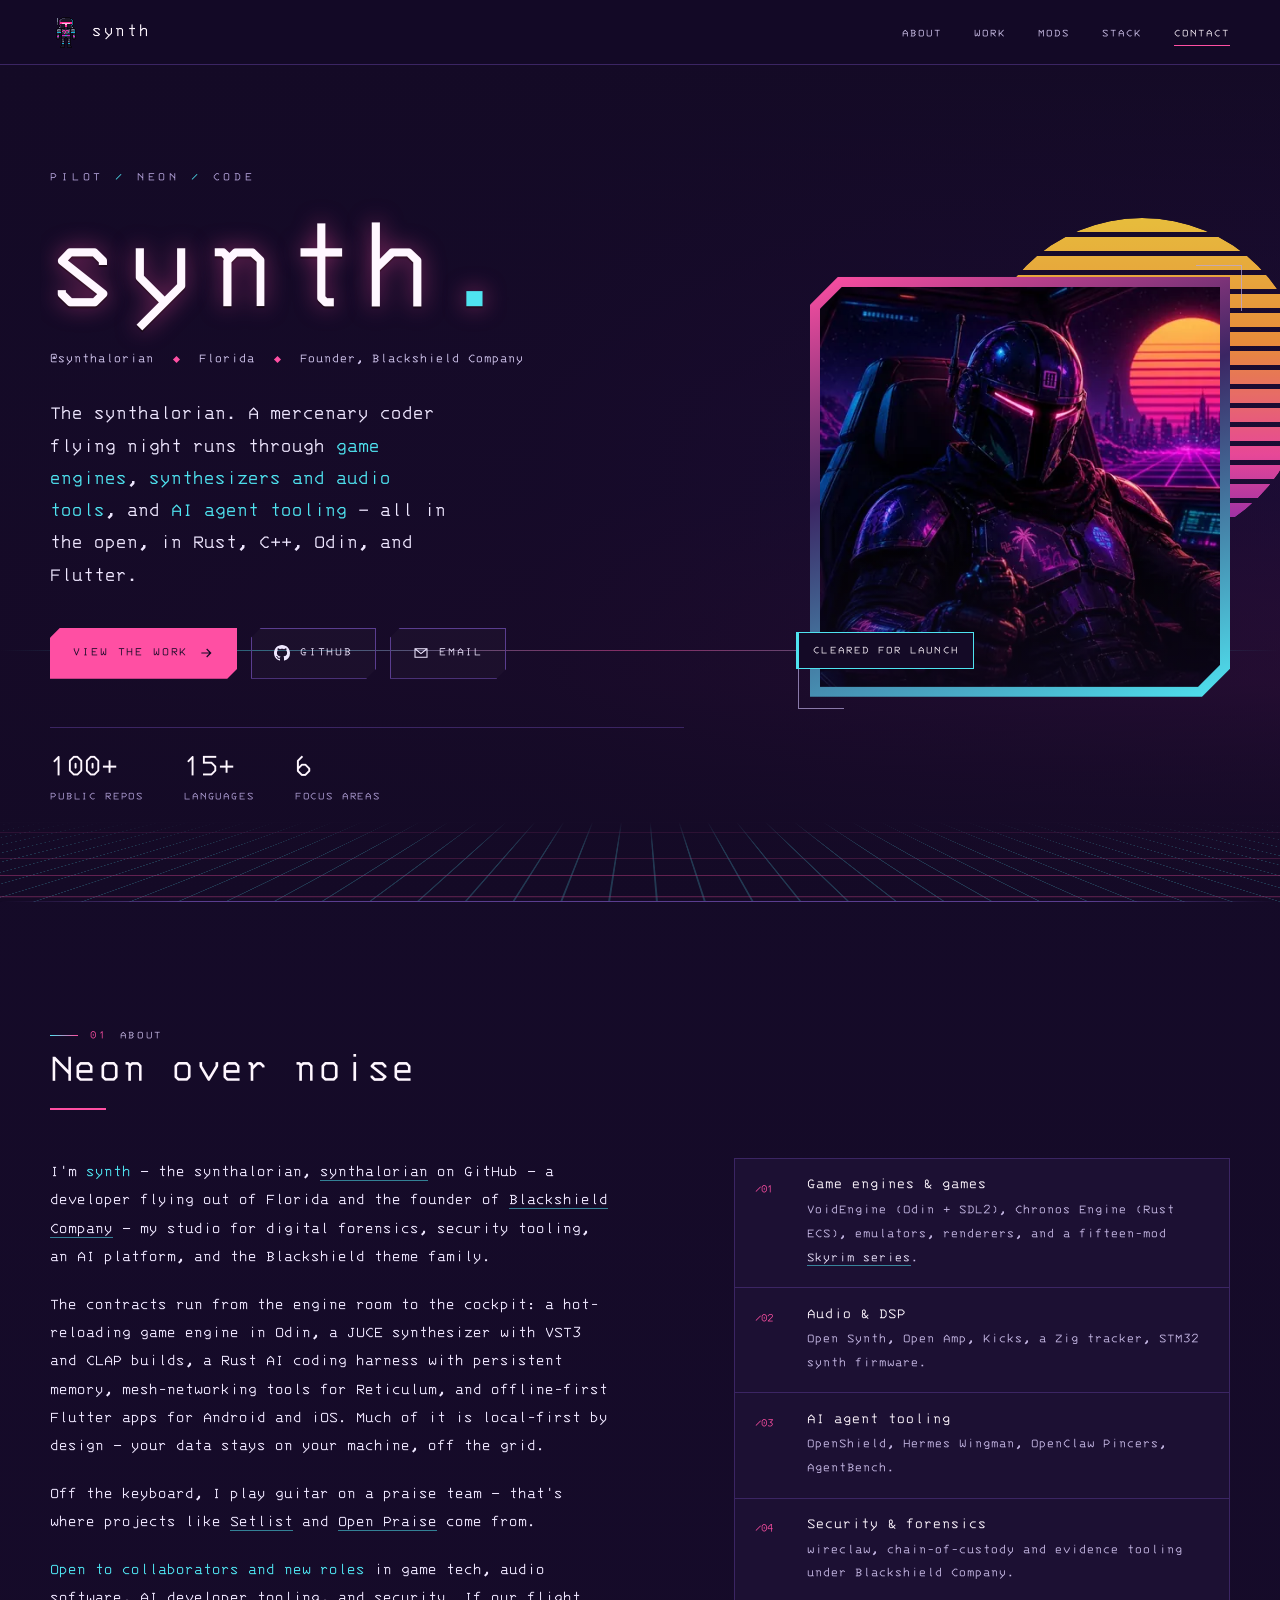
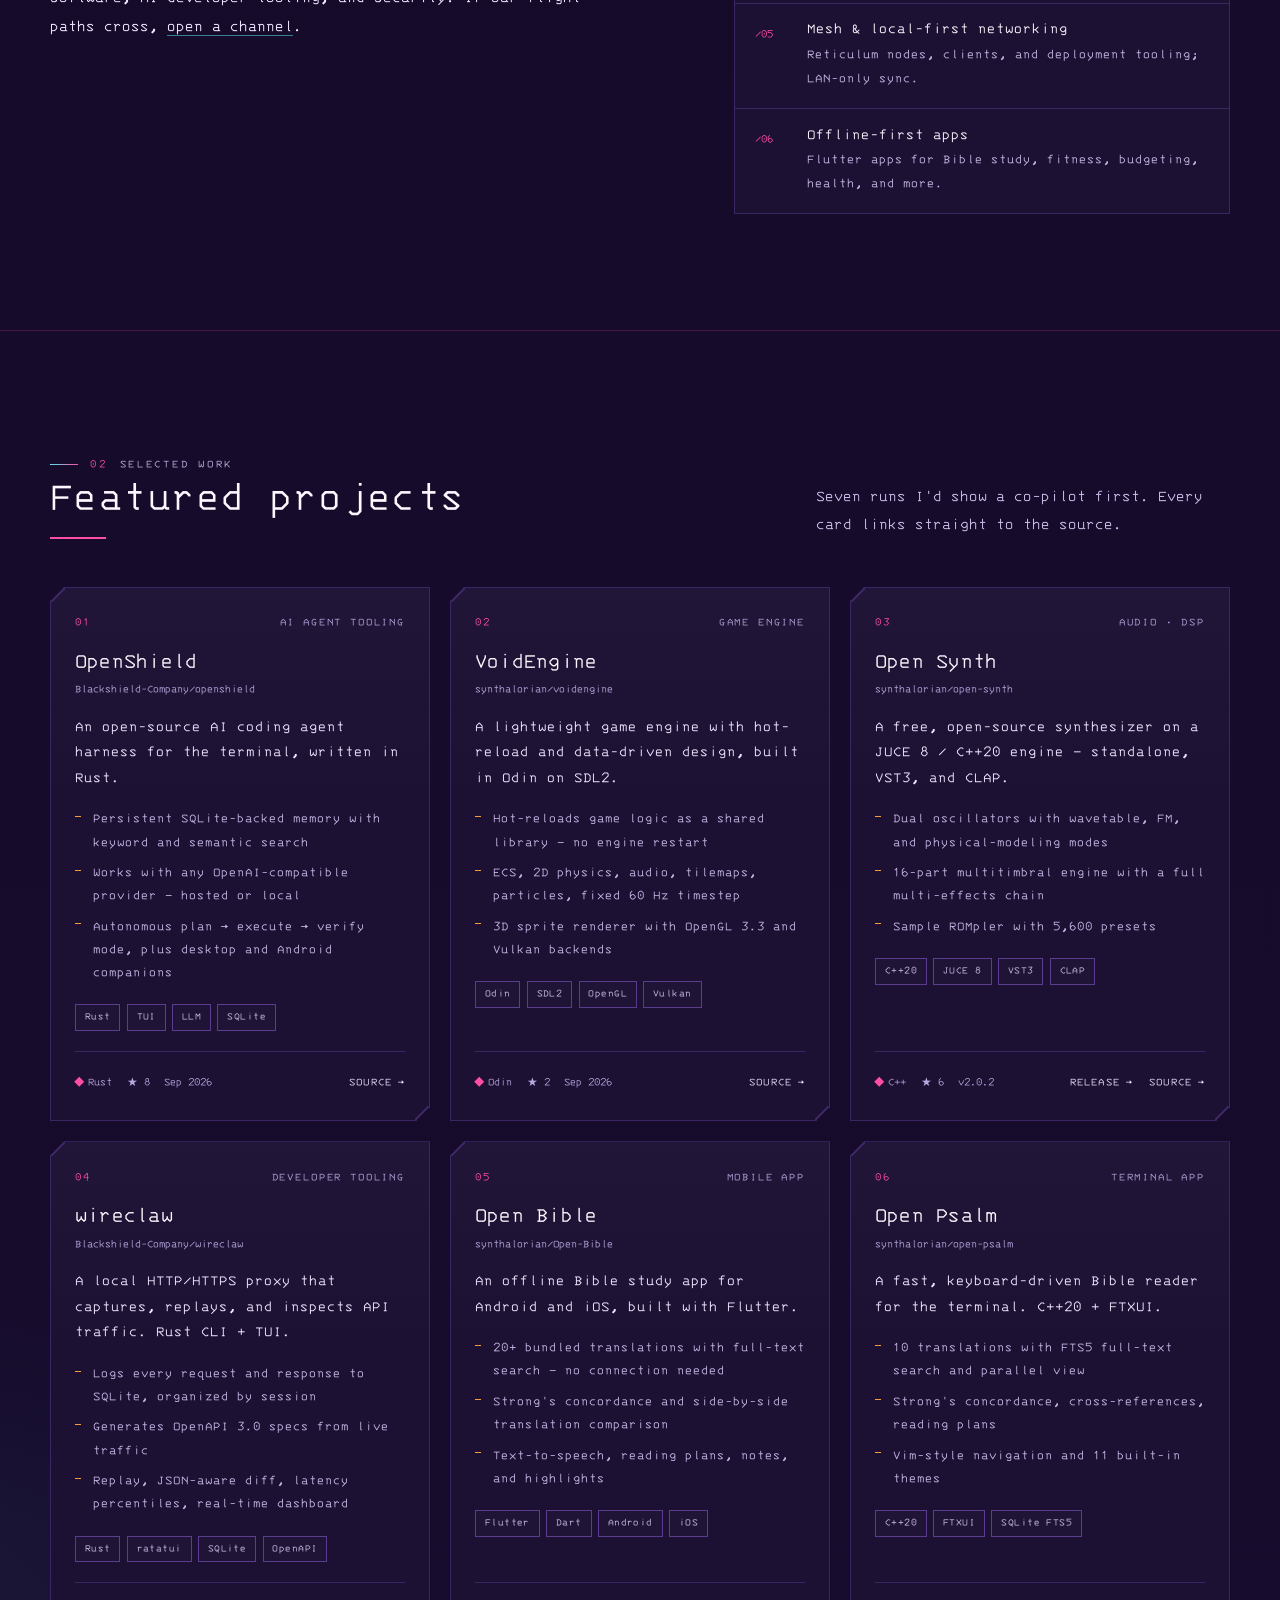
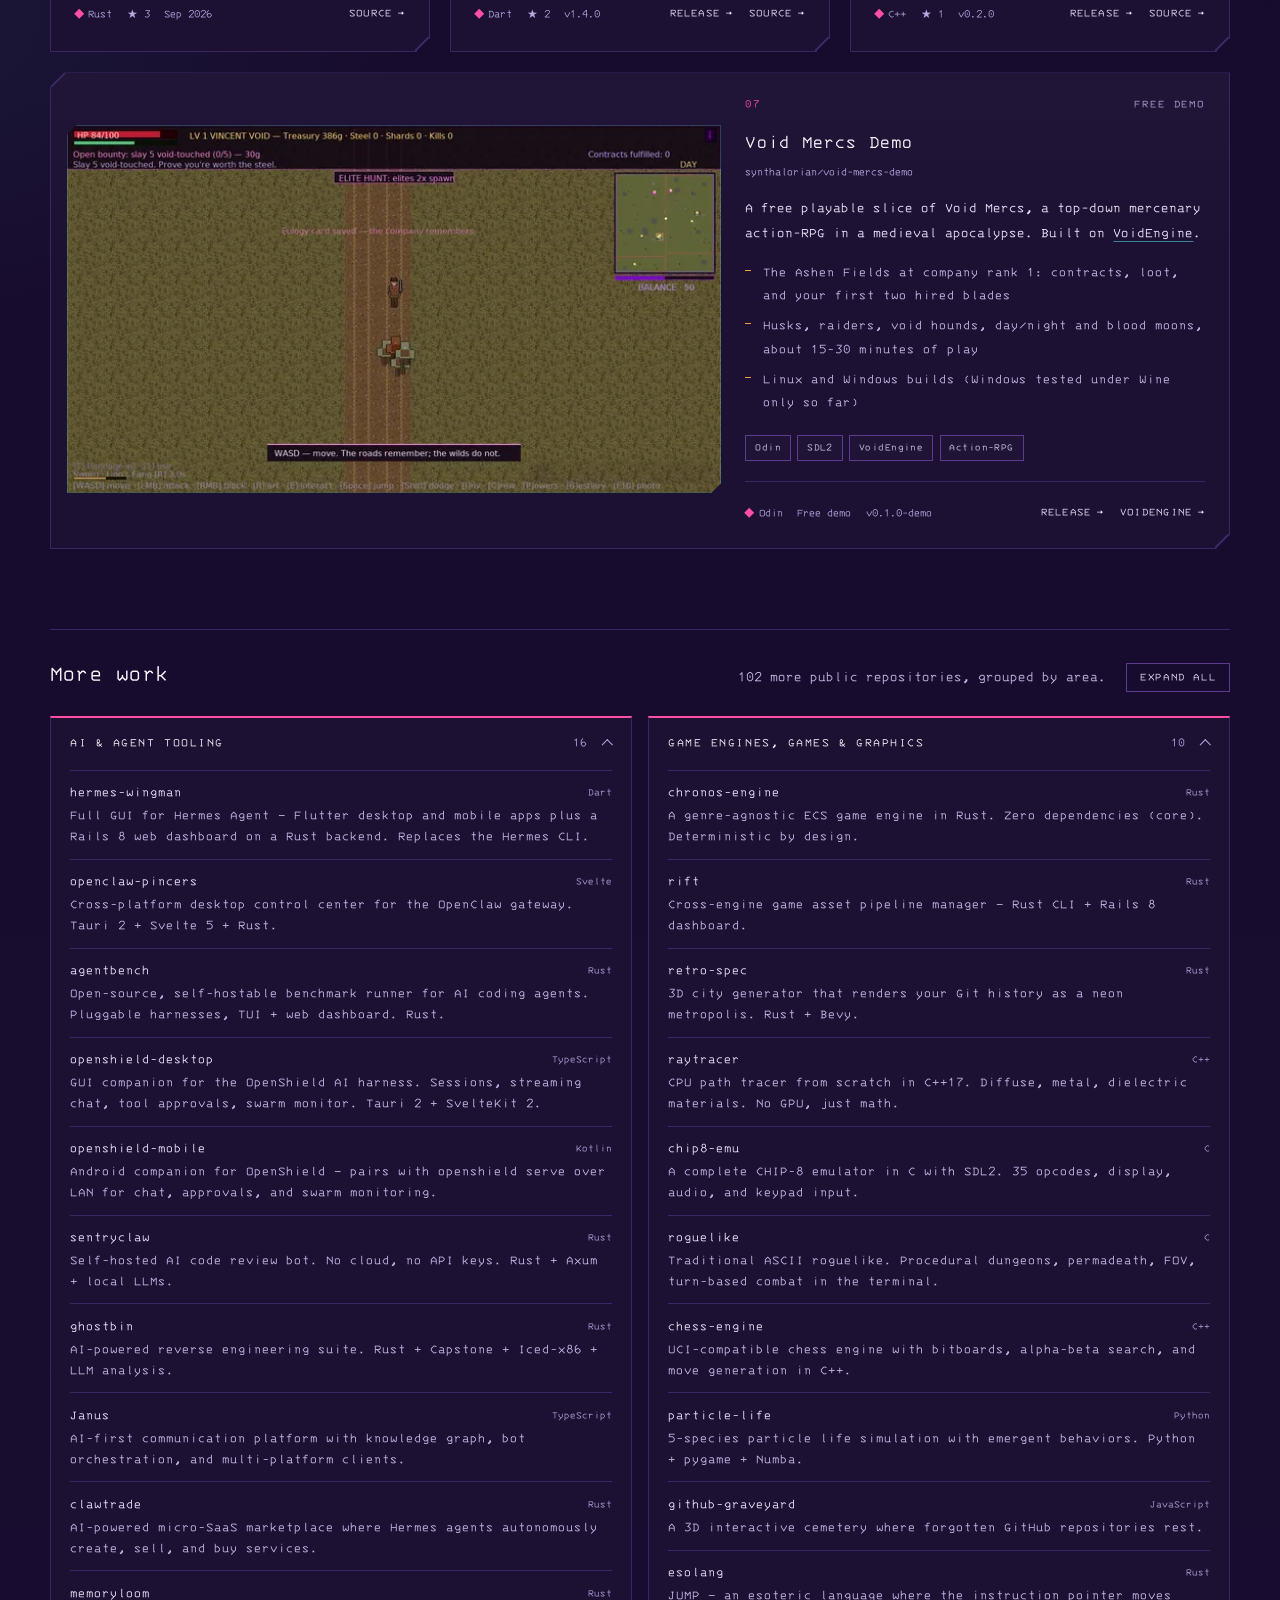
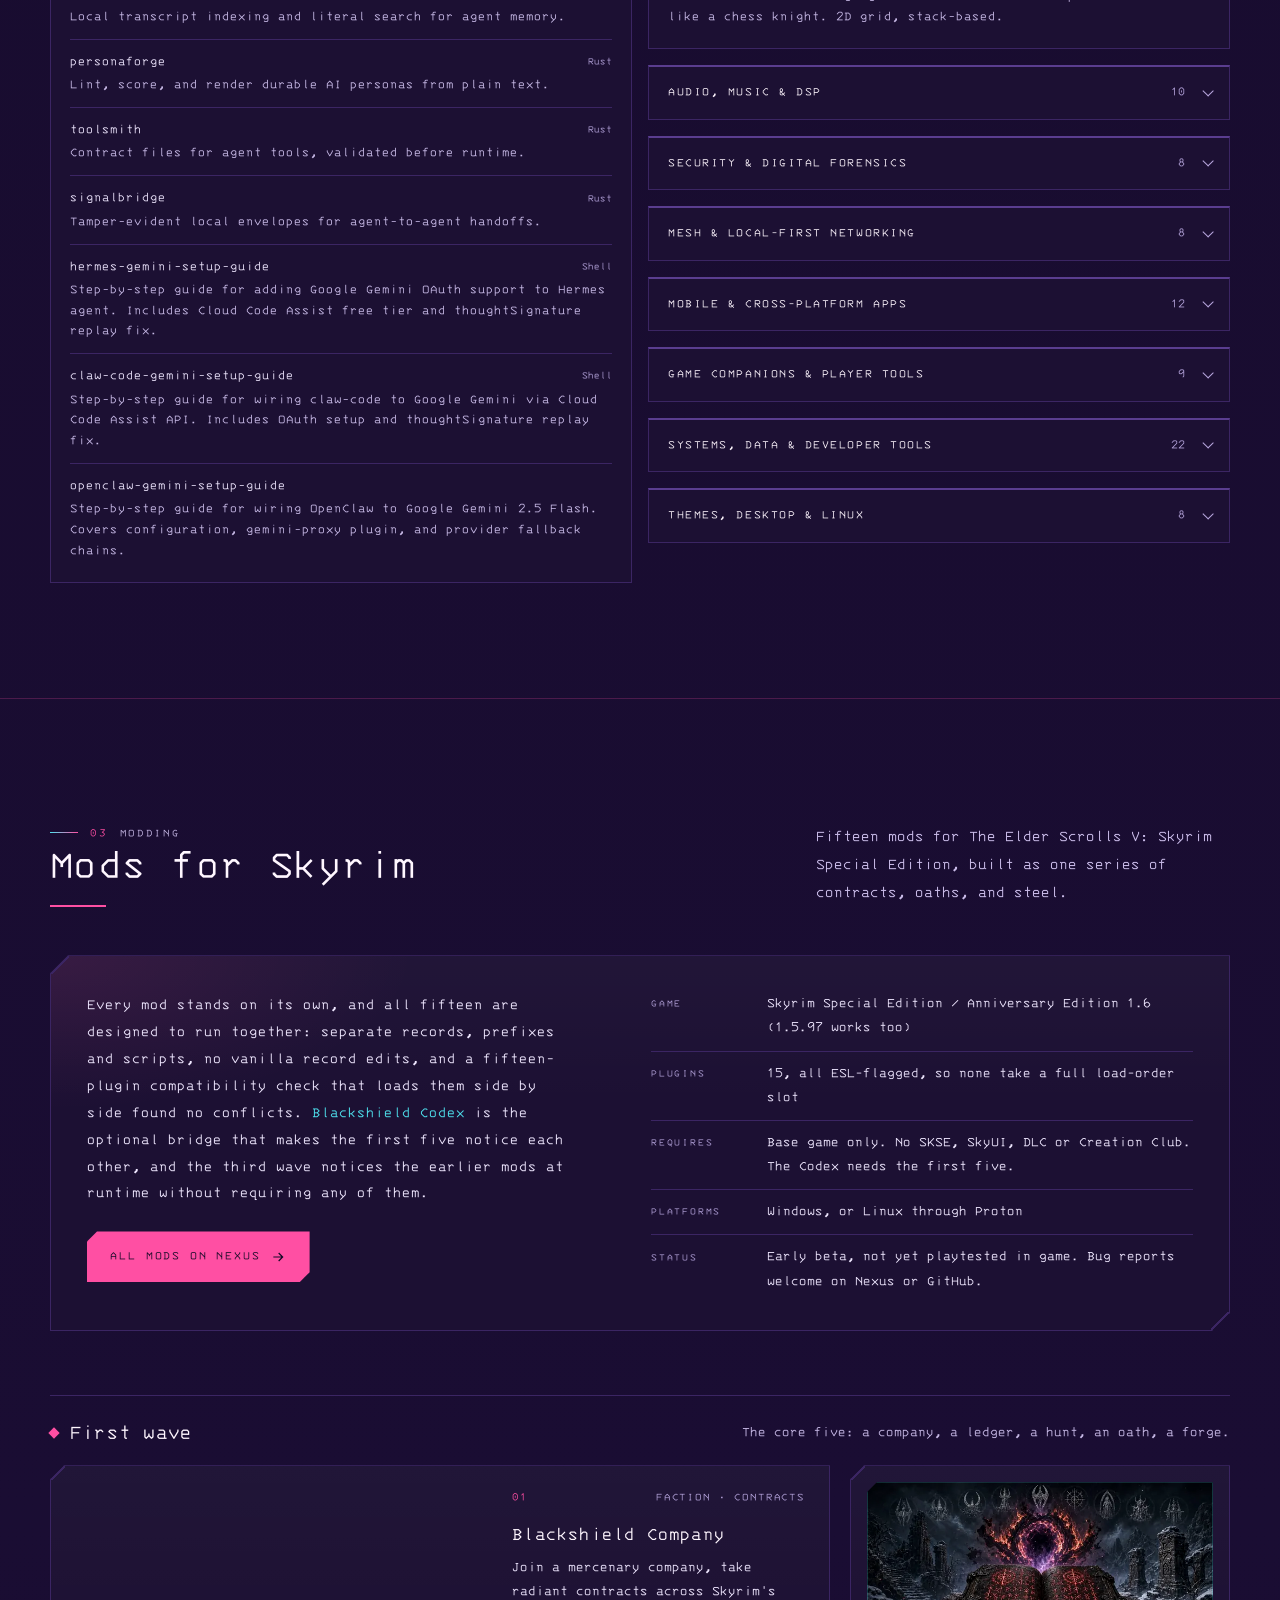
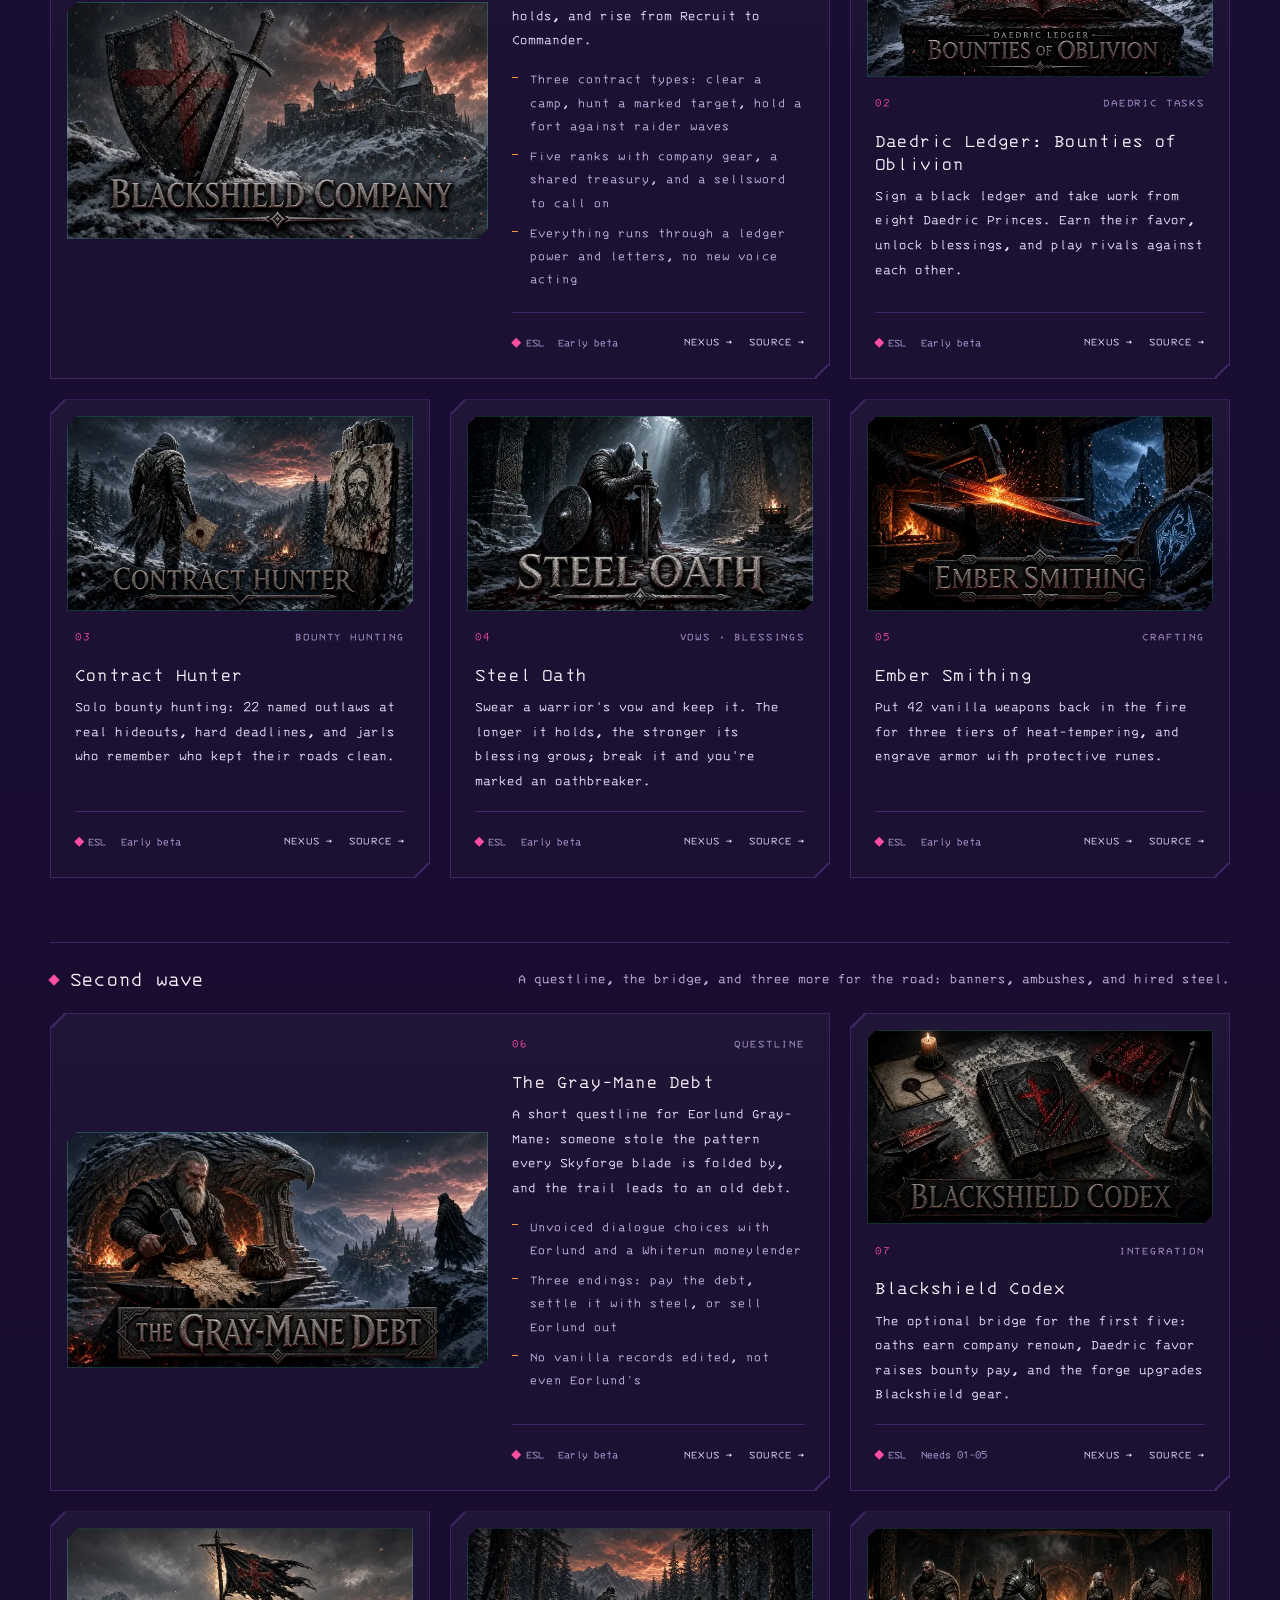
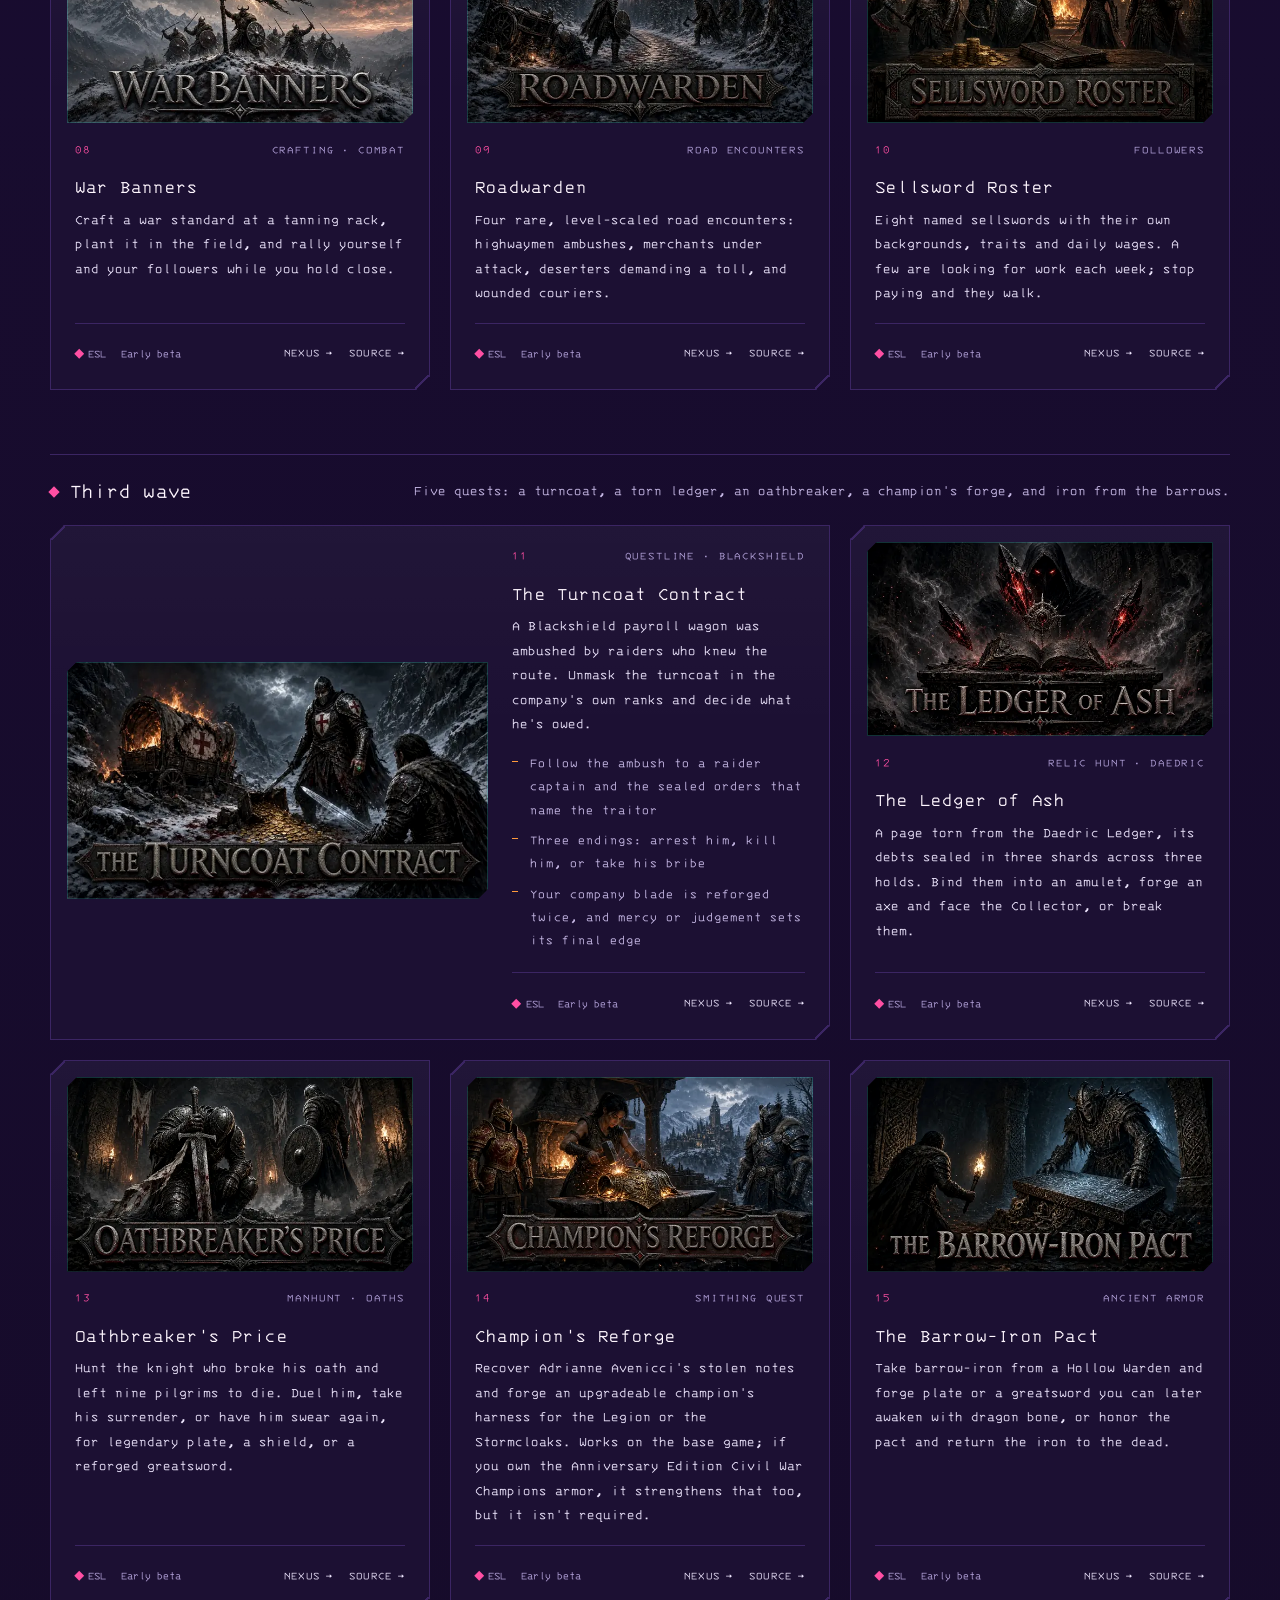
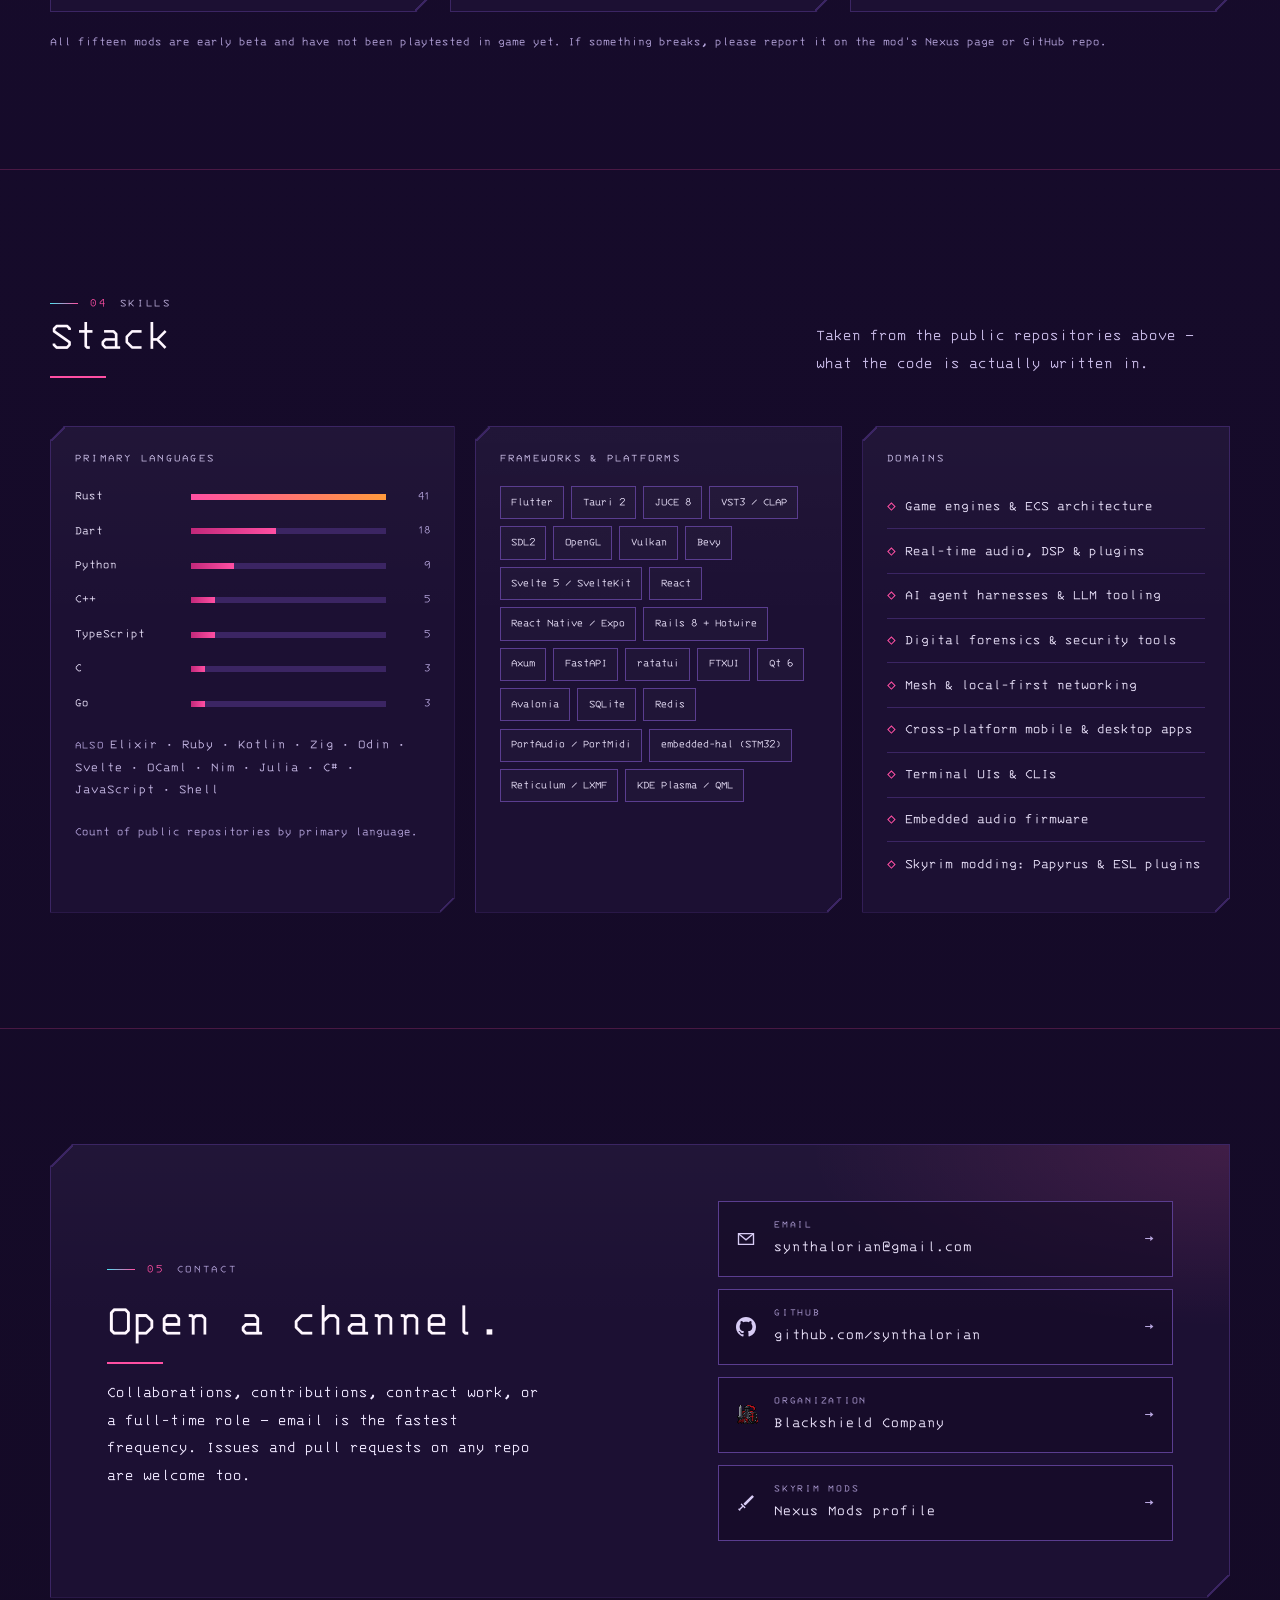
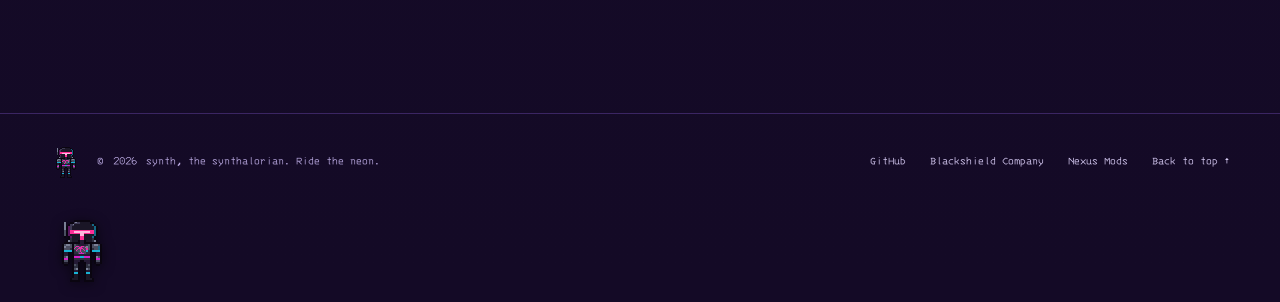
==== index.html @ c99cfdae "Keep the corner sprite off the content The fixed corner sprite covered the hero stats at 1280px. It " ====
<!DOCTYPE html>
<html lang="en" class="no-js">
<head>
  <meta charset="utf-8">
  <meta name="viewport" content="width=device-width, initial-scale=1">
  <title>synth — the synthalorian · game engines, audio tools &amp; AI agent tooling</title>
  <meta name="description" content="Portfolio of synth, the synthalorian: open-source game engines, synthesizers and audio tools, AI agent tooling, security utilities, offline-first apps, and a fifteen-mod Skyrim series. Founder of Blackshield Company.">
  <meta name="author" content="synth">
  <meta name="theme-color" content="#140a26">
  <meta name="color-scheme" content="dark">
  <link rel="canonical" href="https://synthalorian.pages.dev/">

  <link rel="icon" href="/favicon.svg?v=synthalorian" type="image/svg+xml">
  <link rel="apple-touch-icon" href="/apple-touch-icon.png?v=synthalorian">

  <meta property="og:type" content="website">
  <meta property="og:site_name" content="synth">
  <meta property="og:title" content="synth — the synthalorian">
  <meta property="og:description" content="Neon-lit night runs through open-source game engines, synthesizers and audio tools, AI agent tooling, and offline-first apps. Founder of Blackshield Company.">
  <meta property="og:url" content="https://synthalorian.pages.dev/">
  <meta property="og:image" content="https://synthalorian.pages.dev/assets/img/og-synthalorian.jpg">
  <meta property="og:image:width" content="1200">
  <meta property="og:image:height" content="630">
  <meta property="og:image:alt" content="synth, the synthalorian: portfolio card with a helmeted pilot in a neon-lit cockpit, a striped sunset and a magenta perspective grid.">
  <meta name="twitter:card" content="summary_large_image">
  <meta name="twitter:title" content="synth — the synthalorian">
  <meta name="twitter:description" content="Open-source game engines, synthesizers and audio tools, AI agent tooling, and offline-first apps.">
  <meta name="twitter:image" content="https://synthalorian.pages.dev/assets/img/og-synthalorian.jpg">

  <!-- Sets the "js" class before first paint so reveal animations never flash. CSP hash in _headers must match this exact script. -->
  <script>(function(d){var r=d.documentElement;r.classList.remove("no-js");if("IntersectionObserver"in window&&window.matchMedia&&!window.matchMedia("(prefers-reduced-motion: reduce)").matches){r.classList.add("js");setTimeout(function(){if(!window.__synthReveal)r.classList.remove("js")},3000)}})(document);</script>
  <link rel="preload" href="/assets/fonts/3270-nerd-font.woff2" as="font" type="font/woff2" crossorigin>
  <link rel="stylesheet" href="/assets/css/style.css?v=sw84d">

  <script type="application/ld+json">
  {
    "@context": "https://schema.org",
    "@type": "Person",
    "name": "synth",
    "alternateName": "synthalorian",
    "url": "https://synthalorian.pages.dev/",
    "image": "https://synthalorian.pages.dev/assets/img/synthalorian-avatar-920.jpg",
    "email": "mailto:synthalorian@gmail.com",
    "homeLocation": { "@type": "Place", "name": "Florida" },
    "jobTitle": "Software developer",
    "worksFor": { "@type": "Organization", "name": "Blackshield Company", "url": "https://github.com/Blackshield-Company" },
    "sameAs": [
      "https://github.com/synthalorian",
      "https://github.com/Blackshield-Company",
      "https://synthalorian.github.io/",
      "https://www.nexusmods.com/profile/synthalorian"
    ],
    "knowsAbout": ["Rust", "C++", "Flutter", "Game engines", "Audio DSP", "AI agents", "Digital forensics", "Skyrim modding"]
  }
  </script>
</head>
<body>
  <a class="skip-link" href="#main">Skip to content</a>
  <div class="scroll-progress" aria-hidden="true"></div>

  <!-- Reusable shield mark -->
  <svg width="0" height="0" style="position:absolute" aria-hidden="true" focusable="false">
    <defs>
      <clipPath id="shield-inner"><path d="M32 6 54 11.5V30c0 13.6-8.7 22.6-22 27.6C18.7 52.6 10 43.6 10 30V11.5Z"/></clipPath>
      <symbol id="mark" viewBox="0 0 64 64">
        <path d="M32 3 57 9.2V30c0 15.4-10 25.7-25 31.2C17 55.7 7 45.4 7 30V9.2Z" fill="#101014" stroke="#8F959C" stroke-width="3"/>
        <g clip-path="url(#shield-inner)" fill="#C1121F"><rect x="28" y="6" width="8" height="54"/><rect x="10" y="22" width="44" height="8"/></g>
        <g fill="#8F959C"><path d="M48.7 30.7 43.6 39.2 36.2 45.7 41.3 37.2Z"/><path d="M51.5 33.0 46.4 41.5 39.0 48.0 44.1 39.5Z"/><path d="M54.3 35.3 49.2 43.8 41.8 50.3 46.9 41.8Z"/></g>
      </symbol>
      <symbol id="i-github" viewBox="0 0 16 16"><path fill="currentColor" d="M8 0C3.58 0 0 3.58 0 8c0 3.54 2.29 6.53 5.47 7.59.4.07.55-.17.55-.38 0-.19-.01-.82-.01-1.49-2.01.37-2.53-.49-2.69-.94-.09-.23-.48-.94-.82-1.13-.28-.15-.68-.52-.01-.53.63-.01 1.08.58 1.23.82.72 1.21 1.87.87 2.33.66.07-.52.28-.87.51-1.07-1.78-.2-3.64-.89-3.64-3.95 0-.87.31-1.59.82-2.15-.08-.2-.36-1.02.08-2.12 0 0 .67-.21 2.2.82.64-.18 1.32-.27 2-.27.68 0 1.36.09 2 .27 1.53-1.04 2.2-.82 2.2-.82.44 1.1.16 1.92.08 2.12.51.56.82 1.27.82 2.15 0 3.07-1.87 3.75-3.65 3.95.29.25.54.73.54 1.48 0 1.07-.01 1.93-.01 2.2 0 .21.15.46.55.38A8.013 8.013 0 0 0 16 8c0-4.42-3.58-8-8-8z"/></symbol>
      <symbol id="i-mail" viewBox="0 0 24 24"><path fill="none" stroke="currentColor" stroke-width="1.6" d="M3 5.5h18v13H3z"/><path fill="none" stroke="currentColor" stroke-width="1.6" d="m3.5 6 8.5 7 8.5-7"/></symbol>
      <symbol id="i-shield" viewBox="0 0 24 24"><path fill="none" stroke="currentColor" stroke-width="1.6" d="M12 2.5 20 4.6V11c0 5-3.3 8.5-8 10.5C7.3 19.5 4 16 4 11V4.6Z"/><path fill="none" stroke="currentColor" stroke-width="1.6" d="M12 7v10M8 10.5h8"/></symbol>
      <symbol id="i-globe" viewBox="0 0 24 24"><circle cx="12" cy="12" r="9" fill="none" stroke="currentColor" stroke-width="1.6"/><path fill="none" stroke="currentColor" stroke-width="1.6" d="M3 12h18M12 3c2.5 2.6 3.7 5.6 3.7 9s-1.2 6.4-3.7 9c-2.5-2.6-3.7-5.6-3.7-9S9.5 5.6 12 3Z"/></symbol>
      <symbol id="i-sword" viewBox="0 0 24 24"><path fill="none" stroke="currentColor" stroke-width="1.6" stroke-linejoin="round" d="M19.5 3.5 20.5 4.5 11 14l-1-1Z"/><path fill="none" stroke="currentColor" stroke-width="1.6" stroke-linecap="round" d="m6.5 13.5 4 4M8.5 15.5 4 20M3.5 19.5l1 1"/></symbol>
      <symbol id="i-arrow" viewBox="0 0 24 24"><path fill="none" stroke="currentColor" stroke-width="1.8" d="M5 12h13M13 6l6 6-6 6"/></symbol>
    </defs>
  </svg>

  <header class="site-header">
    <div class="wrap header-inner">
      <a class="brand" href="#top" aria-label="synth — back to top">
        <img class="brand-sprite" src="/assets/img/sprite/synthalorian-32.png" width="32" height="32" alt="" decoding="async">
        <span>synth</span>
      </a>
      <button class="nav-toggle" type="button" aria-expanded="false" aria-controls="site-nav" aria-label="Open menu"><span></span></button>
      <nav class="nav" id="site-nav" aria-label="Primary">
        <ul>
          <li><a href="#about">About</a></li>
          <li><a href="#work">Work</a></li>
          <li><a href="#mods">Mods</a></li>
          <li><a href="#stack">Stack</a></li>
          <li><a href="#contact">Contact</a></li>
        </ul>
      </nav>
    </div>
  </header>

  <main id="main">
    <!-- ============================== HERO ============================== -->
    <section class="hero" id="top" aria-labelledby="hero-title">
      <div class="hero-sky" aria-hidden="true">
        <span class="hero-grid-floor"></span>
      </div>
      <div class="wrap hero-grid">
        <div class="hero-copy">
          <p class="hero-motto">Pilot <b>/</b> Neon <b>/</b> Code</p>
          <h1 id="hero-title"><span class="name-wipe">synth<span class="dot" aria-hidden="true">.</span></span></h1>
          <ul class="hero-handle">
            <li>@synthalorian</li>
            <li>Florida</li>
            <li>Founder, Blackshield Company</li>
          </ul>
          <p class="hero-lede">The synthalorian. A mercenary coder flying night runs through <strong>game engines</strong>, <strong>synthesizers and audio tools</strong>, and <strong>AI agent tooling</strong> — all in the open, in Rust, C++, Odin, and Flutter.</p>
          <div class="hero-actions">
            <a class="btn btn-primary" href="#work">View the work <svg aria-hidden="true"><use href="#i-arrow"/></svg></a>
            <a class="btn btn-ghost" href="https://github.com/synthalorian"><svg aria-hidden="true"><use href="#i-github"/></svg> GitHub</a>
            <a class="btn btn-ghost" href="mailto:synthalorian@gmail.com"><svg aria-hidden="true"><use href="#i-mail"/></svg> Email</a>
          </div>
          <dl class="hero-stats">
            <div><dt>Public repos</dt><dd>100+</dd></div>
            <div><dt>Languages</dt><dd>15+</dd></div>
            <div><dt>Focus areas</dt><dd>6</dd></div>
          </dl>
        </div>
        <div class="hero-portrait">
          <span class="embers" aria-hidden="true"><i></i><i></i><i></i><i></i><i></i><i></i><i></i></span>
          <span class="portrait-corner tr" aria-hidden="true"></span>
          <span class="portrait-corner bl" aria-hidden="true"></span>
          <div class="portrait-frame">
            <picture>
              <source srcset="/assets/img/synthalorian-avatar-460.webp 1x, /assets/img/synthalorian-avatar-920.webp 2x" type="image/webp">
              <img src="/assets/img/synthalorian-avatar-460.jpg" srcset="/assets/img/synthalorian-avatar-460.jpg 1x, /assets/img/synthalorian-avatar-920.jpg 2x" width="460" height="460" alt="synth's avatar, the synthalorian: a pilot in a dark, Mandalorian-style helmet with a glowing pink visor and purple armor with a palm-tree emblem, seated in a cockpit facing a striped synthwave sunset over a neon city and grid." fetchpriority="high">
            </picture>
          </div>
          <span class="portrait-tag">Cleared for launch</span>
        </div>
      </div>
    </section>

    <!-- ============================== ABOUT ============================== -->
    <section class="section" id="about" aria-labelledby="about-title">
      <div class="wrap">
        <div class="section-head reveal">
          <div>
            <p class="eyebrow"><span class="num">01</span> About</p>
            <h2 id="about-title">Neon over noise</h2>
          </div>
        </div>
        <div class="about-grid">
          <div class="about-copy reveal">
            <p>I'm <strong>synth</strong> — the synthalorian, <a href="https://github.com/synthalorian">synthalorian</a> on GitHub — a developer flying out of Florida and the founder of <a href="https://github.com/Blackshield-Company">Blackshield Company</a> — my studio for digital forensics, security tooling, an AI platform, and the Blackshield theme family.</p>
            <p>The contracts run from the engine room to the cockpit: a hot-reloading game engine in Odin, a JUCE synthesizer with VST3 and CLAP builds, a Rust AI coding harness with persistent memory, mesh-networking tools for Reticulum, and offline-first Flutter apps for Android and iOS. Much of it is local-first by design — your data stays on your machine, off the grid.</p>
            <p>Off the keyboard, I play guitar on a praise team — that's where projects like <a href="https://github.com/synthalorian/setlist">Setlist</a> and <a href="https://github.com/synthalorian/Open-Praise">Open Praise</a> come from.</p>
            <p><strong>Open to collaborators and new roles</strong> in game tech, audio software, AI developer tooling, and security. If our flight paths cross, <a href="#contact">open a channel</a>.</p>
          </div>
          <ul class="focus-list reveal">
            <li><span class="fi">/01</span><h3>Game engines &amp; games</h3><p>VoidEngine (Odin + SDL2), Chronos Engine (Rust ECS), emulators, renderers, and a fifteen-mod <a href="#mods">Skyrim series</a>.</p></li>
            <li><span class="fi">/02</span><h3>Audio &amp; DSP</h3><p>Open Synth, Open Amp, Kicks, a Zig tracker, STM32 synth firmware.</p></li>
            <li><span class="fi">/03</span><h3>AI agent tooling</h3><p>OpenShield, Hermes Wingman, OpenClaw Pincers, AgentBench.</p></li>
            <li><span class="fi">/04</span><h3>Security &amp; forensics</h3><p>wireclaw, chain-of-custody and evidence tooling under Blackshield Company.</p></li>
            <li><span class="fi">/05</span><h3>Mesh &amp; local-first networking</h3><p>Reticulum nodes, clients, and deployment tooling; LAN-only sync.</p></li>
            <li><span class="fi">/06</span><h3>Offline-first apps</h3><p>Flutter apps for Bible study, fitness, budgeting, health, and more.</p></li>
          </ul>
        </div>
      </div>
    </section>

    <!-- ============================== WORK ============================== -->
    <section class="section" id="work" aria-labelledby="work-title">
      <div class="wrap">
        <div class="section-head reveal">
          <div>
            <p class="eyebrow"><span class="num">02</span> Selected work</p>
            <h2 id="work-title">Featured projects</h2>
          </div>
          <p>Seven runs I'd show a co-pilot first. Every card links straight to the source.</p>
        </div>

        <div class="cards">
          <article class="card panel reveal" id="project-openshield" aria-labelledby="p1">
            <div class="card-top"><span class="card-index">01</span><span class="card-kind">AI agent tooling</span></div>
            <h3 id="p1"><a href="https://github.com/Blackshield-Company/openshield">OpenShield</a></h3>
            <p class="card-repo">Blackshield-Company/openshield</p>
            <p class="card-desc">An open-source AI coding agent harness for the terminal, written in Rust.</p>
            <ul class="card-points">
              <li>Persistent SQLite-backed memory with keyword and semantic search</li>
              <li>Works with any OpenAI-compatible provider — hosted or local</li>
              <li>Autonomous plan → execute → verify mode, plus desktop and Android companions</li>
            </ul>
            <ul class="tags"><li>Rust</li><li>TUI</li><li>LLM</li><li>SQLite</li></ul>
            <div class="card-foot">
              <p class="card-meta"><span class="lang">Rust</span><span>★ 8</span><span>Sep 2026</span></p>
              <div class="card-links"><a href="https://github.com/Blackshield-Company/openshield" aria-label="OpenShield source on GitHub">Source <span aria-hidden="true">→</span></a></div>
            </div>
          </article>

          <article class="card panel reveal" id="project-voidengine" aria-labelledby="p2">
            <div class="card-top"><span class="card-index">02</span><span class="card-kind">Game engine</span></div>
            <h3 id="p2"><a href="https://github.com/synthalorian/voidengine">VoidEngine</a></h3>
            <p class="card-repo">synthalorian/voidengine</p>
            <p class="card-desc">A lightweight game engine with hot-reload and data-driven design, built in Odin on SDL2.</p>
            <ul class="card-points">
              <li>Hot-reloads game logic as a shared library — no engine restart</li>
              <li>ECS, 2D physics, audio, tilemaps, particles, fixed 60&nbsp;Hz timestep</li>
              <li>3D sprite renderer with OpenGL 3.3 and Vulkan backends</li>
            </ul>
            <ul class="tags"><li>Odin</li><li>SDL2</li><li>OpenGL</li><li>Vulkan</li></ul>
            <div class="card-foot">
              <p class="card-meta"><span class="lang">Odin</span><span>★ 2</span><span>Sep 2026</span></p>
              <div class="card-links"><a href="https://github.com/synthalorian/voidengine" aria-label="VoidEngine source on GitHub">Source <span aria-hidden="true">→</span></a></div>
            </div>
          </article>

          <article class="card panel reveal" id="project-open-synth" aria-labelledby="p3">
            <div class="card-top"><span class="card-index">03</span><span class="card-kind">Audio · DSP</span></div>
            <h3 id="p3"><a href="https://github.com/synthalorian/open-synth">Open Synth</a></h3>
            <p class="card-repo">synthalorian/open-synth</p>
            <p class="card-desc">A free, open-source synthesizer on a JUCE 8 / C++20 engine — standalone, VST3, and CLAP.</p>
            <ul class="card-points">
              <li>Dual oscillators with wavetable, FM, and physical-modeling modes</li>
              <li>16-part multitimbral engine with a full multi-effects chain</li>
              <li>Sample ROMpler with 5,600 presets</li>
            </ul>
            <ul class="tags"><li>C++20</li><li>JUCE 8</li><li>VST3</li><li>CLAP</li></ul>
            <div class="card-foot">
              <p class="card-meta"><span class="lang">C++</span><span>★ 6</span><span>v2.0.2</span></p>
              <div class="card-links">
                <a href="https://github.com/synthalorian/open-synth/releases/tag/v2.0.2" aria-label="Open Synth latest release">Release <span aria-hidden="true">→</span></a>
                <a href="https://github.com/synthalorian/open-synth" aria-label="Open Synth source on GitHub">Source <span aria-hidden="true">→</span></a>
              </div>
            </div>
          </article>

          <article class="card panel reveal" id="project-wireclaw" aria-labelledby="p4">
            <div class="card-top"><span class="card-index">04</span><span class="card-kind">Developer tooling</span></div>
            <h3 id="p4"><a href="https://github.com/Blackshield-Company/wireclaw">wireclaw</a></h3>
            <p class="card-repo">Blackshield-Company/wireclaw</p>
            <p class="card-desc">A local HTTP/HTTPS proxy that captures, replays, and inspects API traffic. Rust CLI + TUI.</p>
            <ul class="card-points">
              <li>Logs every request and response to SQLite, organized by session</li>
              <li>Generates OpenAPI 3.0 specs from live traffic</li>
              <li>Replay, JSON-aware diff, latency percentiles, real-time dashboard</li>
            </ul>
            <ul class="tags"><li>Rust</li><li>ratatui</li><li>SQLite</li><li>OpenAPI</li></ul>
            <div class="card-foot">
              <p class="card-meta"><span class="lang">Rust</span><span>★ 3</span><span>Sep 2026</span></p>
              <div class="card-links"><a href="https://github.com/Blackshield-Company/wireclaw" aria-label="wireclaw source on GitHub">Source <span aria-hidden="true">→</span></a></div>
            </div>
          </article>

          <article class="card panel reveal" id="project-open-bible" aria-labelledby="p5">
            <div class="card-top"><span class="card-index">05</span><span class="card-kind">Mobile app</span></div>
            <h3 id="p5"><a href="https://github.com/synthalorian/Open-Bible">Open Bible</a></h3>
            <p class="card-repo">synthalorian/Open-Bible</p>
            <p class="card-desc">An offline Bible study app for Android and iOS, built with Flutter.</p>
            <ul class="card-points">
              <li>20+ bundled translations with full-text search — no connection needed</li>
              <li>Strong's concordance and side-by-side translation comparison</li>
              <li>Text-to-speech, reading plans, notes, and highlights</li>
            </ul>
            <ul class="tags"><li>Flutter</li><li>Dart</li><li>Android</li><li>iOS</li></ul>
            <div class="card-foot">
              <p class="card-meta"><span class="lang">Dart</span><span>★ 2</span><span>v1.4.0</span></p>
              <div class="card-links">
                <a href="https://github.com/synthalorian/Open-Bible/releases/tag/v1.4.0" aria-label="Open Bible latest release">Release <span aria-hidden="true">→</span></a>
                <a href="https://github.com/synthalorian/Open-Bible" aria-label="Open Bible source on GitHub">Source <span aria-hidden="true">→</span></a>
              </div>
            </div>
          </article>

          <article class="card panel reveal" id="project-open-psalm" aria-labelledby="p6">
            <div class="card-top"><span class="card-index">06</span><span class="card-kind">Terminal app</span></div>
            <h3 id="p6"><a href="https://github.com/synthalorian/open-psalm">Open Psalm</a></h3>
            <p class="card-repo">synthalorian/open-psalm</p>
            <p class="card-desc">A fast, keyboard-driven Bible reader for the terminal. C++20 + FTXUI.</p>
            <ul class="card-points">
              <li>10 translations with FTS5 full-text search and parallel view</li>
              <li>Strong's concordance, cross-references, reading plans</li>
              <li>Vim-style navigation and 11 built-in themes</li>
            </ul>
            <ul class="tags"><li>C++20</li><li>FTXUI</li><li>SQLite FTS5</li></ul>
            <div class="card-foot">
              <p class="card-meta"><span class="lang">C++</span><span>★ 1</span><span>v0.2.0</span></p>
              <div class="card-links">
                <a href="https://github.com/synthalorian/open-psalm/releases/tag/v0.2.0" aria-label="Open Psalm latest release">Release <span aria-hidden="true">→</span></a>
                <a href="https://github.com/synthalorian/open-psalm" aria-label="Open Psalm source on GitHub">Source <span aria-hidden="true">→</span></a>
              </div>
            </div>
          </article>
          <article class="card panel mod-card reveal is-lead" id="project-void-mercs-demo" aria-labelledby="p7" style="grid-column: 1 / -1">
            <a class="mod-thumb" href="https://github.com/synthalorian/void-mercs-demo/releases/tag/v0.1.0-demo" tabindex="-1" aria-hidden="true">
              <picture>
                <source srcset="/assets/img/projects/void-mercs-demo.webp" type="image/webp">
                <img src="/assets/img/projects/void-mercs-demo.jpg" width="640" height="360" alt="" loading="lazy" decoding="async">
              </picture>
            </a>
            <div class="mod-body">
              <div class="card-top"><span class="card-index">07</span><span class="card-kind">Free demo</span></div>
              <h3 id="p7"><a href="https://github.com/synthalorian/void-mercs-demo">Void Mercs Demo</a></h3>
              <p class="card-repo">synthalorian/void-mercs-demo</p>
              <p class="card-desc">A free playable slice of Void Mercs, a top-down mercenary action-RPG in a medieval apocalypse. Built on <a href="https://github.com/synthalorian/voidengine">VoidEngine</a>.</p>
              <ul class="card-points">
                <li>The Ashen Fields at company rank 1: contracts, loot, and your first two hired blades</li>
                <li>Husks, raiders, void hounds, day/night and blood moons, about 15&ndash;30 minutes of play</li>
                <li>Linux and Windows builds (Windows tested under Wine only so far)</li>
              </ul>
              <ul class="tags"><li>Odin</li><li>SDL2</li><li>VoidEngine</li><li>Action-RPG</li></ul>
              <div class="card-foot">
                <p class="card-meta"><span class="lang">Odin</span><span>Free demo</span><span>v0.1.0-demo</span></p>
                <div class="card-links">
                  <a href="https://github.com/synthalorian/void-mercs-demo/releases/tag/v0.1.0-demo" aria-label="Void Mercs free demo release">Release <span aria-hidden="true">→</span></a>
                  <a href="https://github.com/synthalorian/voidengine" aria-label="VoidEngine source on GitHub">VoidEngine <span aria-hidden="true">→</span></a>
                </div>
              </div>
            </div>
          </article>
        </div>

        <div class="more-head reveal" id="more-work">
          <h3>More work</h3>
          <div class="more-head-r">
            <p>102 more public repositories, grouped by area.</p>
            <button class="more-toggle" type="button" hidden>Expand all</button>
          </div>
        </div>
        <div class="work-groups">
        <details class="work-group reveal" id="more-ai-agent-tooling" open>
          <summary><span class="wg-title">AI &amp; agent tooling</span><span class="wg-count">16</span></summary>
          <ul class="work-list">
            <li><a href="https://github.com/synthalorian/hermes-wingman">hermes-wingman</a><span class="w-desc">Full GUI for Hermes Agent — Flutter desktop and mobile apps plus a Rails 8 web dashboard on a Rust backend. Replaces the Hermes CLI.</span><span class="w-lang">Dart</span></li>
            <li><a href="https://github.com/synthalorian/openclaw-pincers">openclaw-pincers</a><span class="w-desc">Cross-platform desktop control center for the OpenClaw gateway. Tauri 2 + Svelte 5 + Rust.</span><span class="w-lang">Svelte</span></li>
            <li><a href="https://github.com/synthalorian/agentbench">agentbench</a><span class="w-desc">Open-source, self-hostable benchmark runner for AI coding agents. Pluggable harnesses, TUI + web dashboard. Rust.</span><span class="w-lang">Rust</span></li>
            <li><a href="https://github.com/Blackshield-Company/openshield-desktop">openshield-desktop</a><span class="w-desc">GUI companion for the OpenShield AI harness. Sessions, streaming chat, tool approvals, swarm monitor. Tauri 2 + SvelteKit 2.</span><span class="w-lang">TypeScript</span></li>
            <li><a href="https://github.com/Blackshield-Company/openshield-mobile">openshield-mobile</a><span class="w-desc">Android companion for OpenShield — pairs with openshield serve over LAN for chat, approvals, and swarm monitoring.</span><span class="w-lang">Kotlin</span></li>
            <li><a href="https://github.com/Blackshield-Company/sentryclaw">sentryclaw</a><span class="w-desc">Self-hosted AI code review bot. No cloud, no API keys. Rust + Axum + local LLMs.</span><span class="w-lang">Rust</span></li>
            <li><a href="https://github.com/Blackshield-Company/ghostbin">ghostbin</a><span class="w-desc">AI-powered reverse engineering suite. Rust + Capstone + Iced-x86 + LLM analysis.</span><span class="w-lang">Rust</span></li>
            <li><a href="https://github.com/synthalorian/Janus">Janus</a><span class="w-desc">AI-first communication platform with knowledge graph, bot orchestration, and multi-platform clients.</span><span class="w-lang">TypeScript</span></li>
            <li><a href="https://github.com/synthalorian/clawtrade">clawtrade</a><span class="w-desc">AI-powered micro-SaaS marketplace where Hermes agents autonomously create, sell, and buy services.</span><span class="w-lang">Rust</span></li>
            <li><a href="https://github.com/synthalorian/memoryloom">memoryloom</a><span class="w-desc">Local transcript indexing and literal search for agent memory.</span><span class="w-lang">Rust</span></li>
            <li><a href="https://github.com/synthalorian/personaforge">personaforge</a><span class="w-desc">Lint, score, and render durable AI personas from plain text.</span><span class="w-lang">Rust</span></li>
            <li><a href="https://github.com/synthalorian/toolsmith">toolsmith</a><span class="w-desc">Contract files for agent tools, validated before runtime.</span><span class="w-lang">Rust</span></li>
            <li><a href="https://github.com/synthalorian/signalbridge">signalbridge</a><span class="w-desc">Tamper-evident local envelopes for agent-to-agent handoffs.</span><span class="w-lang">Rust</span></li>
            <li><a href="https://github.com/synthalorian/hermes-gemini-setup-guide">hermes-gemini-setup-guide</a><span class="w-desc">Step-by-step guide for adding Google Gemini OAuth support to Hermes agent. Includes Cloud Code Assist free tier and thoughtSignature replay fix.</span><span class="w-lang">Shell</span></li>
            <li><a href="https://github.com/synthalorian/claw-code-gemini-setup-guide">claw-code-gemini-setup-guide</a><span class="w-desc">Step-by-step guide for wiring claw-code to Google Gemini via Cloud Code Assist API. Includes OAuth setup and thoughtSignature replay fix.</span><span class="w-lang">Shell</span></li>
            <li><a href="https://github.com/synthalorian/openclaw-gemini-setup-guide">openclaw-gemini-setup-guide</a><span class="w-desc">Step-by-step guide for wiring OpenClaw to Google Gemini 2.5 Flash. Covers configuration, gemini-proxy plugin, and provider fallback chains.</span></li>
          </ul>
        </details>
        <details class="work-group reveal" id="more-game-engines-games-graphics" open>
          <summary><span class="wg-title">Game engines, games &amp; graphics</span><span class="wg-count">10</span></summary>
          <ul class="work-list">
            <li><a href="https://github.com/synthalorian/chronos-engine">chronos-engine</a><span class="w-desc">A genre-agnostic ECS game engine in Rust. Zero dependencies (core). Deterministic by design.</span><span class="w-lang">Rust</span></li>
            <li><a href="https://github.com/synthalorian/rift">rift</a><span class="w-desc">Cross-engine game asset pipeline manager — Rust CLI + Rails 8 dashboard.</span><span class="w-lang">Rust</span></li>
            <li><a href="https://github.com/synthalorian/retro-spec">retro-spec</a><span class="w-desc">3D city generator that renders your Git history as a neon metropolis. Rust + Bevy.</span><span class="w-lang">Rust</span></li>
            <li><a href="https://github.com/synthalorian/raytracer">raytracer</a><span class="w-desc">CPU path tracer from scratch in C++17. Diffuse, metal, dielectric materials. No GPU, just math.</span><span class="w-lang">C++</span></li>
            <li><a href="https://github.com/synthalorian/chip8-emu">chip8-emu</a><span class="w-desc">A complete CHIP-8 emulator in C with SDL2. 35 opcodes, display, audio, and keypad input.</span><span class="w-lang">C</span></li>
            <li><a href="https://github.com/synthalorian/roguelike">roguelike</a><span class="w-desc">Traditional ASCII roguelike. Procedural dungeons, permadeath, FOV, turn-based combat in the terminal.</span><span class="w-lang">C</span></li>
            <li><a href="https://github.com/synthalorian/chess-engine">chess-engine</a><span class="w-desc">UCI-compatible chess engine with bitboards, alpha-beta search, and move generation in C++.</span><span class="w-lang">C++</span></li>
            <li><a href="https://github.com/synthalorian/particle-life">particle-life</a><span class="w-desc">5-species particle life simulation with emergent behaviors. Python + pygame + Numba.</span><span class="w-lang">Python</span></li>
            <li><a href="https://github.com/synthalorian/github-graveyard">github-graveyard</a><span class="w-desc">A 3D interactive cemetery where forgotten GitHub repositories rest.</span><span class="w-lang">JavaScript</span></li>
            <li><a href="https://github.com/synthalorian/esolang">esolang</a><span class="w-desc">JUMP — an esoteric language where the instruction pointer moves like a chess knight. 2D grid, stack-based.</span><span class="w-lang">Rust</span></li>
          </ul>
        </details>
        <details class="work-group reveal" id="more-audio-music-dsp" open>
          <summary><span class="wg-title">Audio, music &amp; DSP</span><span class="wg-count">10</span></summary>
          <ul class="work-list">
            <li><a href="https://github.com/synthalorian/Open-Amp">Open-Amp</a><span class="w-desc">Cross-platform guitar amplifier and effects processor with real-time DSP — Linux, Android, iOS.</span><span class="w-lang">C++</span></li>
            <li><a href="https://github.com/synthalorian/kicks">kicks</a><span class="w-desc">Guitar and bass amp simulator and effects workstation with native DSP, IR loading, and NAM model support. Rust + Tauri 2 + React.</span><span class="w-lang">Rust</span></li>
            <li><a href="https://github.com/synthalorian/gridtracker">gridtracker</a><span class="w-desc">Terminal music tracker with real-time synthesis. Zig + PortAudio + PortMidi.</span><span class="w-lang">Zig</span></li>
            <li><a href="https://github.com/synthalorian/voltshark">voltshark</a><span class="w-desc">Polyphonic synthesizer firmware for STM32F4. Rust + embedded-hal + I2S audio.</span><span class="w-lang">Rust</span></li>
            <li><a href="https://github.com/synthalorian/tapeloop">tapeloop</a><span class="w-desc">Browser-based Web Audio synthesizer and pattern sequencer.</span><span class="w-lang">HTML</span></li>
            <li><a href="https://github.com/synthalorian/tracking">tracking</a><span class="w-desc">Real-time audio spectrum analyzer with waterfall displays, peak detection, and MIDI/CV export. Julia.</span><span class="w-lang">Julia</span></li>
            <li><a href="https://github.com/synthalorian/nightdrive">nightdrive</a><span class="w-desc">Subsonic-compatible music server with transcoding, album art, and web player.</span><span class="w-lang">Go</span></li>
            <li><a href="https://github.com/synthalorian/neoncast">neoncast</a><span class="w-desc">Self-hosted podcast hosting + RSS generator with built-in analytics, chapter markers, and WebSub. Go.</span><span class="w-lang">Go</span></li>
            <li><a href="https://github.com/synthalorian/setlist">setlist</a><span class="w-desc">Praise team command center: build setlists, manage chord charts, transpose keys in one tap.</span><span class="w-lang">Rust</span></li>
            <li><a href="https://github.com/synthalorian/Open-Praise">Open-Praise</a><span class="w-desc">Setlist and chord sheet manager for worship teams.</span><span class="w-lang">Dart</span></li>
          </ul>
        </details>
        <details class="work-group reveal" id="more-security-digital-forensics" open>
          <summary><span class="wg-title">Security &amp; digital forensics</span><span class="wg-count">8</span></summary>
          <ul class="work-list">
            <li><a href="https://github.com/Blackshield-Company/custody">custody</a><span class="w-desc">Tamper-evident chain-of-custody log for digital evidence.</span><span class="w-lang">Rust</span></li>
            <li><a href="https://github.com/Blackshield-Company/timeline">timeline</a><span class="w-desc">Evidence timeline builder for investigators and defense attorneys.</span><span class="w-lang">Rust</span></li>
            <li><a href="https://github.com/Blackshield-Company/exifguard">exifguard</a><span class="w-desc">Batch forensic EXIF verifier for evidence photos.</span><span class="w-lang">Rust</span></li>
            <li><a href="https://github.com/Blackshield-Company/beacon">beacon</a><span class="w-desc">Interactive cybercrime evidence-preservation and reporting guide for victims.</span><span class="w-lang">Rust</span></li>
            <li><a href="https://github.com/Blackshield-Company/blotter">blotter</a><span class="w-desc">Normalizer and explorer for public crime/incident data.</span><span class="w-lang">Rust</span></li>
            <li><a href="https://github.com/Blackshield-Company/docket">docket</a><span class="w-desc">Local-first case file organizer for public defenders.</span><span class="w-lang">Rust</span></li>
            <li><a href="https://github.com/Blackshield-Company/scamshield">scamshield</a><span class="w-desc">Offline scam pattern detector protecting elderly users and families.</span><span class="w-lang">Dart</span></li>
            <li><a href="https://github.com/Blackshield-Company/loopback">loopback</a><span class="w-desc">Self-hosted webhook testing tunnel with replay, inspection, programmable transformations, and chaos mode. Elixir.</span><span class="w-lang">Elixir</span></li>
          </ul>
        </details>
        <details class="work-group reveal" id="more-mesh-local-first-networking" open>
          <summary><span class="wg-title">Mesh &amp; local-first networking</span><span class="wg-count">8</span></summary>
          <ul class="work-list">
            <li><a href="https://github.com/synthalorian/reticulum-hub">reticulum-hub</a><span class="w-desc">Web dashboard and management platform for Reticulum networks.</span><span class="w-lang">HTML</span></li>
            <li><a href="https://github.com/synthalorian/reticulum-link">reticulum-link</a><span class="w-desc">High-performance Reticulum transport node and LXMF relay — built on the BEAM.</span><span class="w-lang">Elixir</span></li>
            <li><a href="https://github.com/synthalorian/reticulum-wave">reticulum-wave</a><span class="w-desc">Cross-platform encrypted mesh messaging client for Reticulum/LXMF.</span><span class="w-lang">Dart</span></li>
            <li><a href="https://github.com/synthalorian/reticulum-forge">reticulum-forge</a><span class="w-desc">CLI toolkit for building, testing, and deploying Reticulum mesh networks — like terraform for mesh.</span><span class="w-lang">Rust</span></li>
            <li><a href="https://github.com/synthalorian/reticulum-beacon">reticulum-beacon</a><span class="w-desc">Personal Reticulum transport node and service hub — one command to join the mesh.</span><span class="w-lang">Python</span></li>
            <li><a href="https://github.com/synthalorian/reticulumchat">reticulumchat</a><span class="w-desc">TUI chat client over Reticulum mesh network with voice and file sharing.</span><span class="w-lang">Rust</span></li>
            <li><a href="https://github.com/synthalorian/Open-Grid">Open-Grid</a><span class="w-desc">Decentralized mesh network toolkit. Discover devices, send encrypted messages, transfer files.</span><span class="w-lang">Dart</span></li>
            <li><a href="https://github.com/synthalorian/p2p-sync">p2p-sync</a><span class="w-desc">LAN-only peer-to-peer file sync. No cloud, no accounts. mDNS discovery, delta sync, TLS.</span><span class="w-lang">Go</span></li>
          </ul>
        </details>
        <details class="work-group reveal" id="more-mobile-cross-platform-apps" open>
          <summary><span class="wg-title">Mobile &amp; cross-platform apps</span><span class="wg-count">12</span></summary>
          <ul class="work-list">
            <li><a href="https://github.com/synthalorian/Open-Life">Open-Life</a><span class="w-desc">AI-powered life management app — fitness, finance, and wellness in one place.</span><span class="w-lang">Dart</span></li>
            <li><a href="https://github.com/synthalorian/Open-Budget">Open-Budget</a><span class="w-desc">Free, open-source budgeting app with an AI spending predictor and savings optimizer.</span><span class="w-lang">Dart</span></li>
            <li><a href="https://github.com/synthalorian/Open-Fit">Open-Fit</a><span class="w-desc">Free, open-source fitness app: workouts, nutrition, glucose tracking, and more.</span><span class="w-lang">Dart</span></li>
            <li><a href="https://github.com/synthalorian/open-habit">open-habit</a><span class="w-desc">Retro-styled habit tracker with gamification.</span><span class="w-lang">Dart</span></li>
            <li><a href="https://github.com/synthalorian/open-health">open-health</a><span class="w-desc">Privacy-first health data aggregator. Your data stays local. Always.</span><span class="w-lang">Rust</span></li>
            <li><a href="https://github.com/synthalorian/Open-Agenda">Open-Agenda</a><span class="w-desc">K-12 educational management suite.</span><span class="w-lang">Dart</span></li>
            <li><a href="https://github.com/synthalorian/Open-Veterinarian">Open-Veterinarian</a><span class="w-desc">Open-source assistance app for veterinarians (Android and iOS).</span><span class="w-lang">Dart</span></li>
            <li><a href="https://github.com/synthalorian/Open-Lore">Open-Lore</a><span class="w-desc">Game world bible — structured worldbuilding with graph relationships. Flutter cross-platform.</span><span class="w-lang">Dart</span></li>
            <li><a href="https://github.com/synthalorian/Open-Glyph">Open-Glyph</a><span class="w-desc">Pixel-art font editor with retro templates for creating bitmap fonts. Flutter.</span><span class="w-lang">Dart</span></li>
            <li><a href="https://github.com/synthalorian/Open-Assurance">Open-Assurance</a><span class="w-desc">Affirmations app with breathing exercises and ambient sounds. Flutter.</span><span class="w-lang">Dart</span></li>
            <li><a href="https://github.com/synthalorian/flamingo">flamingo</a><span class="w-desc">Utility app for Android: 18 offline tools behind a CRT-style interface.</span><span class="w-lang">Dart</span></li>
            <li><a href="https://github.com/synthalorian/vhs-cam">vhs-cam</a><span class="w-desc">Retro VHS camcorder app for Android: real-time shader effects baked into recorded video (CameraX + OpenGL spike).</span><span class="w-lang">Kotlin</span></li>
          </ul>
        </details>
        <details class="work-group reveal" id="more-game-companions-player-tools" open>
          <summary><span class="wg-title">Game companions &amp; player tools</span><span class="wg-count">9</span></summary>
          <ul class="work-list">
            <li><a href="https://github.com/synthalorian/sc-synthesis">sc-synthesis</a><span class="w-desc">Fully offline Star Citizen companion — 238 ships, loadout builder, fleet manager. Flutter + Rust.</span><span class="w-lang">Dart</span></li>
            <li><a href="https://github.com/synthalorian/Open-Warcraft">Open-Warcraft</a><span class="w-desc">A free, open-source Azeroth companion app — lore archive, class builder with rotation guides, and a gamified XP system for WoW fans.</span><span class="w-lang">TypeScript</span></li>
            <li><a href="https://github.com/synthalorian/open_ascension">open_ascension</a><span class="w-desc">Companion app for Project Ascension (classless WoW): builder, talents, mystic enchants, gear, and lore.</span><span class="w-lang">Dart</span></li>
            <li><a href="https://github.com/synthalorian/dark-and-calculator">dark-and-calculator</a><span class="w-desc">Synthwave-themed combat calculator for Dark and Darker. React + TypeScript + Vite.</span><span class="w-lang">TypeScript</span></li>
            <li><a href="https://github.com/synthalorian/AlbionOnline-Companion">AlbionOnline-Companion</a><span class="w-desc">Albion Online statistics analysis tool, rebuilt with Avalonia UI.</span><span class="w-lang">C#</span></li>
            <li><a href="https://github.com/synthalorian/AlbionOnline-Translator">AlbionOnline-Translator</a><span class="w-desc">Albion Online chat translator overlay — passive packet sniffer, no game modification. Linux, Windows, macOS.</span><span class="w-lang">Rust</span></li>
            <li><a href="https://github.com/synthalorian/daedric-companion">daedric-companion</a><span class="w-desc">Desktop companion for the Daedric Online Skyrim RP server.</span><span class="w-lang">Rust</span></li>
            <li><a href="https://github.com/synthalorian/daedric-toolkit">daedric-toolkit</a><span class="w-desc">Install doctor for Daedric Online — verify a Skyrim SE install against the launcher contract.</span><span class="w-lang">Rust</span></li>
            <li><a href="https://github.com/synthalorian/daedric-online-linux">daedric-online-linux</a><span class="w-desc">Runs the Daedric Online Skyrim RP launcher on Linux via umu + GE-Proton, including a fix for the Steam bridge.</span><span class="w-lang">Python</span></li>
          </ul>
        </details>
        <details class="work-group reveal" id="more-systems-data-developer-tools" open>
          <summary><span class="wg-title">Systems, data &amp; developer tools</span><span class="wg-count">22</span></summary>
          <ul class="work-list">
            <li><a href="https://github.com/synthalorian/cassettedb">cassettedb</a><span class="w-desc">Embedded key-value database in Rust with LSM-tree storage and replication.</span><span class="w-lang">Rust</span></li>
            <li><a href="https://github.com/synthalorian/cassette-db">cassette-db</a><span class="w-desc">Embedded key-value store with cassette-tape append-only log. Zero dependencies, ACID transactions. Zig.</span><span class="w-lang">Zig</span></li>
            <li><a href="https://github.com/synthalorian/ferrite">ferrite</a><span class="w-desc">Minimal container runtime from scratch with namespaces, cgroups v2, and overlayfs. Educational but functional. Nim.</span><span class="w-lang">Nim</span></li>
            <li><a href="https://github.com/synthalorian/splice">splice</a><span class="w-desc">Minimalist Git alternative for binary assets. Content-addressable storage, delta compression, lazy checkout. C.</span><span class="w-lang">C</span></li>
            <li><a href="https://github.com/synthalorian/crt">crt</a><span class="w-desc">Static site generator with functional DAG transform pipeline. Markdown in, HTML out. OCaml.</span><span class="w-lang">OCaml</span></li>
            <li><a href="https://github.com/synthalorian/gridlock">gridlock</a><span class="w-desc">Distributed task queue with capability matching. Workers advertise skills, scheduler pairs jobs. Python + FastAPI + Redis.</span><span class="w-lang">Python</span></li>
            <li><a href="https://github.com/synthalorian/forge">forge</a><span class="w-desc">CLI + web hub for Git backup, AI agents, scripture, themes, and system tools. Rust CLI + Rails 8 GUI.</span><span class="w-lang">Rust</span></li>
            <li><a href="https://github.com/synthalorian/blueprint">blueprint</a><span class="w-desc">Dev environment configuration as code: packages, dotfiles, services, and environment variables in one YAML manifest.</span><span class="w-lang">Ruby</span></li>
            <li><a href="https://github.com/synthalorian/yayo-studio">yayo-studio</a><span class="w-desc">Creative project hub — one dashboard for game, music, code, writing, and art projects. Rails 8 + Hotwire.</span><span class="w-lang">Ruby</span></li>
            <li><a href="https://github.com/synthalorian/trackerclaw">trackerclaw</a><span class="w-desc">Privacy-first time tracker — local, no cloud, no accounts. TUI + web dashboard.</span><span class="w-lang">Rust</span></li>
            <li><a href="https://github.com/synthalorian/tapeworm">tapeworm</a><span class="w-desc">TUI log file analyzer with real-time tail, grep, aggregation, histograms, and anomaly detection. Rust.</span><span class="w-lang">Rust</span></li>
            <li><a href="https://github.com/synthalorian/signalscope">signalscope</a><span class="w-desc">SDR spectrum analyzer and demodulator TUI with RTL-SDR support.</span><span class="w-lang">Rust</span></li>
            <li><a href="https://github.com/synthalorian/synthreader">synthreader</a><span class="w-desc">RSS thread reader with Tauri frontend. Rust workspace + SQLite + readability extraction.</span><span class="w-lang">Rust</span></li>
            <li><a href="https://github.com/synthalorian/vhs-86">vhs-86</a><span class="w-desc">Retro TUI file manager with image previews, vim navigation, and synthwave aesthetics.</span><span class="w-lang">Rust</span></li>
            <li><a href="https://github.com/synthalorian/vhs-irc">vhs-irc</a><span class="w-desc">Modern IRC bouncer + client hybrid with persistent history, file uploads, and retro terminal UI. TypeScript.</span><span class="w-lang">TypeScript</span></li>
            <li><a href="https://github.com/synthalorian/book-layout">book-layout</a><span class="w-desc">Procedural book layout engine: Markdown → print-ready PDF. Grid-based typography, signature-aware imposition.</span><span class="w-lang">Python</span></li>
            <li><a href="https://github.com/synthalorian/chromawave">chromawave</a><span class="w-desc">Palette extraction, mixing, and contrast checks from the CLI.</span><span class="w-lang">Rust</span></li>
            <li><a href="https://github.com/synthalorian/vhsvault">vhsvault</a><span class="w-desc">Content-addressed manifests and verification for local archives.</span><span class="w-lang">Rust</span></li>
            <li><a href="https://github.com/synthalorian/runesync">runesync</a><span class="w-desc">Deterministic, dry-run-first directory synchronization.</span><span class="w-lang">Rust</span></li>
            <li><a href="https://github.com/synthalorian/neondeck">neondeck</a><span class="w-desc">A terminal fleet report for every repo you maintain.</span><span class="w-lang">Rust</span></li>
            <li><a href="https://github.com/synthalorian/gaslighting-compiler">gaslighting-compiler</a><span class="w-desc">A fake compiler that gaslights the user. It doesn't actually compile anything — it just judges your code.</span><span class="w-lang">Rust</span></li>
            <li><a href="https://github.com/synthalorian/unionizing-houseplants">unionizing-houseplants</a><span class="w-desc">Plant monitoring system where houseplants unionize and go on strike when growing conditions are poor.</span><span class="w-lang">Python</span></li>
          </ul>
        </details>
        <details class="work-group reveal" id="more-themes-desktop-linux" open>
          <summary><span class="wg-title">Themes, desktop &amp; Linux</span><span class="wg-count">8</span></summary>
          <ul class="work-list">
            <li><a href="https://github.com/Blackshield-Company/omarchy-blackshield">omarchy-blackshield</a><span class="w-desc">Blackshield theme and ultrawide kit for Omarchy Linux — Hyprland theme, shell, cursors and monitor tools.</span><span class="w-lang">Shell</span></li>
            <li><a href="https://github.com/Blackshield-Company/cachyos-blackshield">cachyos-blackshield</a><span class="w-desc">Blackshield theme pack for CachyOS / KDE Plasma — Plasma livery, terminals, Neovim colorscheme, boot splash, wallpapers.</span><span class="w-lang">QML</span></li>
            <li><a href="https://github.com/Blackshield-Company/blackshield-icon-pack">blackshield-icon-pack</a><span class="w-desc">Full-coverage Android icon pack — dark steel tiles, bone glyphs, one blood accent. 48k components / 13.7k apps / 20 launchers.</span><span class="w-lang">Python</span></li>
            <li><a href="https://github.com/Blackshield-Company/blackshield-clock-widget">blackshield-clock-widget</a><span class="w-desc">Gothic medieval clock widget for Android — blackletter time, blood-red divide.</span><span class="w-lang">Python</span></li>
            <li><a href="https://github.com/Blackshield-Company/blackshield-knight-sprite">blackshield-knight-sprite</a><span class="w-desc">Procedural sprite atlas for the Blackshield Knight — 9 states × 6 frames, generator included.</span><span class="w-lang">Python</span></li>
            <li><a href="https://github.com/synthalorian/omarchy-neon-horizon-theme">omarchy-neon-horizon-theme</a><span class="w-desc">Neon Horizon: a synthwave theme for Omarchy 4 in midnight purple, hot pink and cyan.</span><span class="w-lang">Shell</span></li>
            <li><a href="https://github.com/synthalorian/this-is-the-wide">this-is-the-wide</a><span class="w-desc">Forging a native 21:9 2560×1080 mode on a 1440p monitor via drm.edid_firmware on NVIDIA Wayland.</span><span class="w-lang">Shell</span></li>
            <li><a href="https://github.com/synthalorian/synthalorian.github.io">synthalorian.github.io</a><span class="w-desc">Personal site of synth, the synthalorian.</span><span class="w-lang">HTML</span></li>
          </ul>
        </details>
        </div>
      </div>
    </section>

    <!-- ============================== MODS ============================== -->
    <section class="section" id="mods" aria-labelledby="mods-title">
      <div class="wrap">
        <div class="section-head reveal">
          <div>
            <p class="eyebrow"><span class="num">03</span> Modding</p>
            <h2 id="mods-title">Mods for Skyrim</h2>
          </div>
          <p>Fifteen mods for The Elder Scrolls V: Skyrim Special Edition, built as one series of contracts, oaths, and steel.</p>
        </div>

        <div class="mods-brief panel reveal">
          <div class="mods-brief-copy">
            <p>Every mod stands on its own, and all fifteen are designed to run together: separate records, prefixes and scripts, no vanilla record edits, and a fifteen-plugin compatibility check that loads them side by side found no conflicts. <strong>Blackshield Codex</strong> is the optional bridge that makes the first five notice each other, and the third wave notices the earlier mods at runtime without requiring any of them.</p>
            <div class="mods-actions">
              <a class="btn btn-primary" href="https://www.nexusmods.com/profile/synthalorian">All mods on Nexus <svg aria-hidden="true"><use href="#i-arrow"/></svg></a>
            </div>
          </div>
          <dl class="mods-specs">
            <div><dt>Game</dt><dd>Skyrim Special Edition / Anniversary Edition 1.6 (1.5.97 works too)</dd></div>
            <div><dt>Plugins</dt><dd>15, all ESL-flagged, so none take a full load-order slot</dd></div>
            <div><dt>Requires</dt><dd>Base game only. No SKSE, SkyUI, DLC or Creation Club. The Codex needs the first five.</dd></div>
            <div><dt>Platforms</dt><dd>Windows, or Linux through Proton</dd></div>
            <div><dt>Status</dt><dd>Early beta, not yet playtested in game. Bug reports welcome on Nexus or GitHub.</dd></div>
          </dl>
        </div>

        <div class="mods-wave reveal">
          <h3>First wave</h3>
          <p>The core five: a company, a ledger, a hunt, an oath, a forge.</p>
        </div>
        <div class="cards mod-cards">
          <article class="card panel mod-card reveal is-lead" id="mod-blackshield-company" aria-labelledby="m1">
            <a class="mod-thumb" href="https://www.nexusmods.com/skyrimspecialedition/mods/194203" tabindex="-1" aria-hidden="true">
              <picture>
                <source srcset="/assets/img/mods/blackshield-company.webp" type="image/webp">
                <img src="/assets/img/mods/blackshield-company.jpg" width="640" height="360" alt="" loading="lazy" decoding="async">
              </picture>
            </a>
            <div class="mod-body">
              <div class="card-top"><span class="card-index">01</span><span class="card-kind">Faction · Contracts</span></div>
              <h3 id="m1"><a href="https://www.nexusmods.com/skyrimspecialedition/mods/194203">Blackshield Company</a></h3>
              <p class="card-desc">Join a mercenary company, take radiant contracts across Skyrim&#x27;s holds, and rise from Recruit to Commander.</p>
              <ul class="card-points">
                <li>Three contract types: clear a camp, hunt a marked target, hold a fort against raider waves</li>
                <li>Five ranks with company gear, a shared treasury, and a sellsword to call on</li>
                <li>Everything runs through a ledger power and letters, no new voice acting</li>
              </ul>
              <div class="card-foot">
                <p class="card-meta"><span class="lang">ESL</span><span>Early beta</span></p>
                <div class="card-links">
                  <a href="https://www.nexusmods.com/skyrimspecialedition/mods/194203" aria-label="Blackshield Company on Nexus Mods">Nexus <span aria-hidden="true">→</span></a>
                  <a href="https://github.com/synthalorian/blackshield-company" aria-label="Blackshield Company source on GitHub">Source <span aria-hidden="true">→</span></a>
                </div>
              </div>
            </div>
          </article>

          <article class="card panel mod-card reveal" id="mod-bounties-of-oblivion" aria-labelledby="m2">
            <a class="mod-thumb" href="https://www.nexusmods.com/skyrimspecialedition/mods/194204" tabindex="-1" aria-hidden="true">
              <picture>
                <source srcset="/assets/img/mods/bounties-of-oblivion.webp" type="image/webp">
                <img src="/assets/img/mods/bounties-of-oblivion.jpg" width="640" height="360" alt="" loading="lazy" decoding="async">
              </picture>
            </a>
            <div class="mod-body">
              <div class="card-top"><span class="card-index">02</span><span class="card-kind">Daedric tasks</span></div>
              <h3 id="m2"><a href="https://www.nexusmods.com/skyrimspecialedition/mods/194204">Daedric Ledger: Bounties of Oblivion</a></h3>
              <p class="card-desc">Sign a black ledger and take work from eight Daedric Princes. Earn their favor, unlock blessings, and play rivals against each other.</p>
              <div class="card-foot">
                <p class="card-meta"><span class="lang">ESL</span><span>Early beta</span></p>
                <div class="card-links">
                  <a href="https://www.nexusmods.com/skyrimspecialedition/mods/194204" aria-label="Daedric Ledger: Bounties of Oblivion on Nexus Mods">Nexus <span aria-hidden="true">→</span></a>
                  <a href="https://github.com/synthalorian/bounties-of-oblivion" aria-label="Daedric Ledger: Bounties of Oblivion source on GitHub">Source <span aria-hidden="true">→</span></a>
                </div>
              </div>
            </div>
          </article>

          <article class="card panel mod-card reveal" id="mod-contract-hunter" aria-labelledby="m3">
            <a class="mod-thumb" href="https://www.nexusmods.com/skyrimspecialedition/mods/194206" tabindex="-1" aria-hidden="true">
              <picture>
                <source srcset="/assets/img/mods/contract-hunter.webp" type="image/webp">
                <img src="/assets/img/mods/contract-hunter.jpg" width="640" height="360" alt="" loading="lazy" decoding="async">
              </picture>
            </a>
            <div class="mod-body">
              <div class="card-top"><span class="card-index">03</span><span class="card-kind">Bounty hunting</span></div>
              <h3 id="m3"><a href="https://www.nexusmods.com/skyrimspecialedition/mods/194206">Contract Hunter</a></h3>
              <p class="card-desc">Solo bounty hunting: 22 named outlaws at real hideouts, hard deadlines, and jarls who remember who kept their roads clean.</p>
              <div class="card-foot">
                <p class="card-meta"><span class="lang">ESL</span><span>Early beta</span></p>
                <div class="card-links">
                  <a href="https://www.nexusmods.com/skyrimspecialedition/mods/194206" aria-label="Contract Hunter on Nexus Mods">Nexus <span aria-hidden="true">→</span></a>
                  <a href="https://github.com/synthalorian/contract-hunter" aria-label="Contract Hunter source on GitHub">Source <span aria-hidden="true">→</span></a>
                </div>
              </div>
            </div>
          </article>

          <article class="card panel mod-card reveal" id="mod-steel-oath" aria-labelledby="m4">
            <a class="mod-thumb" href="https://www.nexusmods.com/skyrimspecialedition/mods/194208" tabindex="-1" aria-hidden="true">
              <picture>
                <source srcset="/assets/img/mods/steel-oath.webp" type="image/webp">
                <img src="/assets/img/mods/steel-oath.jpg" width="640" height="360" alt="" loading="lazy" decoding="async">
              </picture>
            </a>
            <div class="mod-body">
              <div class="card-top"><span class="card-index">04</span><span class="card-kind">Vows · Blessings</span></div>
              <h3 id="m4"><a href="https://www.nexusmods.com/skyrimspecialedition/mods/194208">Steel Oath</a></h3>
              <p class="card-desc">Swear a warrior&#x27;s vow and keep it. The longer it holds, the stronger its blessing grows; break it and you&#x27;re marked an oathbreaker.</p>
              <div class="card-foot">
                <p class="card-meta"><span class="lang">ESL</span><span>Early beta</span></p>
                <div class="card-links">
                  <a href="https://www.nexusmods.com/skyrimspecialedition/mods/194208" aria-label="Steel Oath on Nexus Mods">Nexus <span aria-hidden="true">→</span></a>
                  <a href="https://github.com/synthalorian/steel-oath" aria-label="Steel Oath source on GitHub">Source <span aria-hidden="true">→</span></a>
                </div>
              </div>
            </div>
          </article>

          <article class="card panel mod-card reveal" id="mod-ember-smithing" aria-labelledby="m5">
            <a class="mod-thumb" href="https://www.nexusmods.com/skyrimspecialedition/mods/194210" tabindex="-1" aria-hidden="true">
              <picture>
                <source srcset="/assets/img/mods/ember-smithing.webp" type="image/webp">
                <img src="/assets/img/mods/ember-smithing.jpg" width="640" height="360" alt="" loading="lazy" decoding="async">
              </picture>
            </a>
            <div class="mod-body">
              <div class="card-top"><span class="card-index">05</span><span class="card-kind">Crafting</span></div>
              <h3 id="m5"><a href="https://www.nexusmods.com/skyrimspecialedition/mods/194210">Ember Smithing</a></h3>
              <p class="card-desc">Put 42 vanilla weapons back in the fire for three tiers of heat-tempering, and engrave armor with protective runes.</p>
              <div class="card-foot">
                <p class="card-meta"><span class="lang">ESL</span><span>Early beta</span></p>
                <div class="card-links">
                  <a href="https://www.nexusmods.com/skyrimspecialedition/mods/194210" aria-label="Ember Smithing on Nexus Mods">Nexus <span aria-hidden="true">→</span></a>
                  <a href="https://github.com/synthalorian/ember-smithing" aria-label="Ember Smithing source on GitHub">Source <span aria-hidden="true">→</span></a>
                </div>
              </div>
            </div>
          </article>
        </div>

        <div class="mods-wave reveal">
          <h3>Second wave</h3>
          <p>A questline, the bridge, and three more for the road: banners, ambushes, and hired steel.</p>
        </div>
        <div class="cards mod-cards">
          <article class="card panel mod-card reveal is-lead" id="mod-the-gray-mane-debt" aria-labelledby="m6">
            <a class="mod-thumb" href="https://www.nexusmods.com/skyrimspecialedition/mods/194214" tabindex="-1" aria-hidden="true">
              <picture>
                <source srcset="/assets/img/mods/the-gray-mane-debt.webp" type="image/webp">
                <img src="/assets/img/mods/the-gray-mane-debt.jpg" width="640" height="360" alt="" loading="lazy" decoding="async">
              </picture>
            </a>
            <div class="mod-body">
              <div class="card-top"><span class="card-index">06</span><span class="card-kind">Questline</span></div>
              <h3 id="m6"><a href="https://www.nexusmods.com/skyrimspecialedition/mods/194214">The Gray-Mane Debt</a></h3>
              <p class="card-desc">A short questline for Eorlund Gray-Mane: someone stole the pattern every Skyforge blade is folded by, and the trail leads to an old debt.</p>
              <ul class="card-points">
                <li>Unvoiced dialogue choices with Eorlund and a Whiterun moneylender</li>
                <li>Three endings: pay the debt, settle it with steel, or sell Eorlund out</li>
                <li>No vanilla records edited, not even Eorlund&#x27;s</li>
              </ul>
              <div class="card-foot">
                <p class="card-meta"><span class="lang">ESL</span><span>Early beta</span></p>
                <div class="card-links">
                  <a href="https://www.nexusmods.com/skyrimspecialedition/mods/194214" aria-label="The Gray-Mane Debt on Nexus Mods">Nexus <span aria-hidden="true">→</span></a>
                  <a href="https://github.com/synthalorian/the-gray-mane-debt" aria-label="The Gray-Mane Debt source on GitHub">Source <span aria-hidden="true">→</span></a>
                </div>
              </div>
            </div>
          </article>

          <article class="card panel mod-card reveal" id="mod-blackshield-codex" aria-labelledby="m7">
            <a class="mod-thumb" href="https://www.nexusmods.com/skyrimspecialedition/mods/194216" tabindex="-1" aria-hidden="true">
              <picture>
                <source srcset="/assets/img/mods/blackshield-codex.webp" type="image/webp">
                <img src="/assets/img/mods/blackshield-codex.jpg" width="640" height="360" alt="" loading="lazy" decoding="async">
              </picture>
            </a>
            <div class="mod-body">
              <div class="card-top"><span class="card-index">07</span><span class="card-kind">Integration</span></div>
              <h3 id="m7"><a href="https://www.nexusmods.com/skyrimspecialedition/mods/194216">Blackshield Codex</a></h3>
              <p class="card-desc">The optional bridge for the first five: oaths earn company renown, Daedric favor raises bounty pay, and the forge upgrades Blackshield gear.</p>
              <div class="card-foot">
                <p class="card-meta"><span class="lang">ESL</span><span>Needs 01–05</span></p>
                <div class="card-links">
                  <a href="https://www.nexusmods.com/skyrimspecialedition/mods/194216" aria-label="Blackshield Codex on Nexus Mods">Nexus <span aria-hidden="true">→</span></a>
                  <a href="https://github.com/synthalorian/blackshield-codex" aria-label="Blackshield Codex source on GitHub">Source <span aria-hidden="true">→</span></a>
                </div>
              </div>
            </div>
          </article>

          <article class="card panel mod-card reveal" id="mod-war-banners" aria-labelledby="m8">
            <a class="mod-thumb" href="https://www.nexusmods.com/skyrimspecialedition/mods/194220" tabindex="-1" aria-hidden="true">
              <picture>
                <source srcset="/assets/img/mods/war-banners.webp" type="image/webp">
                <img src="/assets/img/mods/war-banners.jpg" width="640" height="360" alt="" loading="lazy" decoding="async">
              </picture>
            </a>
            <div class="mod-body">
              <div class="card-top"><span class="card-index">08</span><span class="card-kind">Crafting · Combat</span></div>
              <h3 id="m8"><a href="https://www.nexusmods.com/skyrimspecialedition/mods/194220">War Banners</a></h3>
              <p class="card-desc">Craft a war standard at a tanning rack, plant it in the field, and rally yourself and your followers while you hold close.</p>
              <div class="card-foot">
                <p class="card-meta"><span class="lang">ESL</span><span>Early beta</span></p>
                <div class="card-links">
                  <a href="https://www.nexusmods.com/skyrimspecialedition/mods/194220" aria-label="War Banners on Nexus Mods">Nexus <span aria-hidden="true">→</span></a>
                  <a href="https://github.com/synthalorian/war-banners" aria-label="War Banners source on GitHub">Source <span aria-hidden="true">→</span></a>
                </div>
              </div>
            </div>
          </article>

          <article class="card panel mod-card reveal" id="mod-roadwarden" aria-labelledby="m9">
            <a class="mod-thumb" href="https://www.nexusmods.com/skyrimspecialedition/mods/194222" tabindex="-1" aria-hidden="true">
              <picture>
                <source srcset="/assets/img/mods/roadwarden.webp" type="image/webp">
                <img src="/assets/img/mods/roadwarden.jpg" width="640" height="360" alt="" loading="lazy" decoding="async">
              </picture>
            </a>
            <div class="mod-body">
              <div class="card-top"><span class="card-index">09</span><span class="card-kind">Road encounters</span></div>
              <h3 id="m9"><a href="https://www.nexusmods.com/skyrimspecialedition/mods/194222">Roadwarden</a></h3>
              <p class="card-desc">Four rare, level-scaled road encounters: highwaymen ambushes, merchants under attack, deserters demanding a toll, and wounded couriers.</p>
              <div class="card-foot">
                <p class="card-meta"><span class="lang">ESL</span><span>Early beta</span></p>
                <div class="card-links">
                  <a href="https://www.nexusmods.com/skyrimspecialedition/mods/194222" aria-label="Roadwarden on Nexus Mods">Nexus <span aria-hidden="true">→</span></a>
                  <a href="https://github.com/synthalorian/roadwarden" aria-label="Roadwarden source on GitHub">Source <span aria-hidden="true">→</span></a>
                </div>
              </div>
            </div>
          </article>

          <article class="card panel mod-card reveal" id="mod-sellsword-roster" aria-labelledby="m10">
            <a class="mod-thumb" href="https://www.nexusmods.com/skyrimspecialedition/mods/194224" tabindex="-1" aria-hidden="true">
              <picture>
                <source srcset="/assets/img/mods/sellsword-roster.webp" type="image/webp">
                <img src="/assets/img/mods/sellsword-roster.jpg" width="640" height="360" alt="" loading="lazy" decoding="async">
              </picture>
            </a>
            <div class="mod-body">
              <div class="card-top"><span class="card-index">10</span><span class="card-kind">Followers</span></div>
              <h3 id="m10"><a href="https://www.nexusmods.com/skyrimspecialedition/mods/194224">Sellsword Roster</a></h3>
              <p class="card-desc">Eight named sellswords with their own backgrounds, traits and daily wages. A few are looking for work each week; stop paying and they walk.</p>
              <div class="card-foot">
                <p class="card-meta"><span class="lang">ESL</span><span>Early beta</span></p>
                <div class="card-links">
                  <a href="https://www.nexusmods.com/skyrimspecialedition/mods/194224" aria-label="Sellsword Roster on Nexus Mods">Nexus <span aria-hidden="true">→</span></a>
                  <a href="https://github.com/synthalorian/sellsword-roster" aria-label="Sellsword Roster source on GitHub">Source <span aria-hidden="true">→</span></a>
                </div>
              </div>
            </div>
          </article>
        </div>

        <div class="mods-wave reveal">
          <h3>Third wave</h3>
          <p>Five quests: a turncoat, a torn ledger, an oathbreaker, a champion&#x27;s forge, and iron from the barrows.</p>
        </div>
        <div class="cards mod-cards">
          <article class="card panel mod-card reveal is-lead" id="mod-the-turncoat-contract" aria-labelledby="m11">
            <a class="mod-thumb" href="https://www.nexusmods.com/skyrimspecialedition/mods/194333" tabindex="-1" aria-hidden="true">
              <picture>
                <source srcset="/assets/img/mods/the-turncoat-contract.webp" type="image/webp">
                <img src="/assets/img/mods/the-turncoat-contract.jpg" width="640" height="360" alt="" loading="lazy" decoding="async">
              </picture>
            </a>
            <div class="mod-body">
              <div class="card-top"><span class="card-index">11</span><span class="card-kind">Questline · Blackshield</span></div>
              <h3 id="m11"><a href="https://www.nexusmods.com/skyrimspecialedition/mods/194333">The Turncoat Contract</a></h3>
              <p class="card-desc">A Blackshield payroll wagon was ambushed by raiders who knew the route. Unmask the turncoat in the company&#x27;s own ranks and decide what he&#x27;s owed.</p>
              <ul class="card-points">
                <li>Follow the ambush to a raider captain and the sealed orders that name the traitor</li>
                <li>Three endings: arrest him, kill him, or take his bribe</li>
                <li>Your company blade is reforged twice, and mercy or judgement sets its final edge</li>
              </ul>
              <div class="card-foot">
                <p class="card-meta"><span class="lang">ESL</span><span>Early beta</span></p>
                <div class="card-links">
                  <a href="https://www.nexusmods.com/skyrimspecialedition/mods/194333" aria-label="The Turncoat Contract on Nexus Mods">Nexus <span aria-hidden="true">→</span></a>
                  <a href="https://github.com/synthalorian/the-turncoat-contract" aria-label="The Turncoat Contract source on GitHub">Source <span aria-hidden="true">→</span></a>
                </div>
              </div>
            </div>
          </article>

          <article class="card panel mod-card reveal" id="mod-the-ledger-of-ash" aria-labelledby="m12">
            <a class="mod-thumb" href="https://www.nexusmods.com/skyrimspecialedition/mods/194334" tabindex="-1" aria-hidden="true">
              <picture>
                <source srcset="/assets/img/mods/the-ledger-of-ash.webp" type="image/webp">
                <img src="/assets/img/mods/the-ledger-of-ash.jpg" width="640" height="360" alt="" loading="lazy" decoding="async">
              </picture>
            </a>
            <div class="mod-body">
              <div class="card-top"><span class="card-index">12</span><span class="card-kind">Relic hunt · Daedric</span></div>
              <h3 id="m12"><a href="https://www.nexusmods.com/skyrimspecialedition/mods/194334">The Ledger of Ash</a></h3>
              <p class="card-desc">A page torn from the Daedric Ledger, its debts sealed in three shards across three holds. Bind them into an amulet, forge an axe and face the Collector, or break them.</p>
              <div class="card-foot">
                <p class="card-meta"><span class="lang">ESL</span><span>Early beta</span></p>
                <div class="card-links">
                  <a href="https://www.nexusmods.com/skyrimspecialedition/mods/194334" aria-label="The Ledger of Ash on Nexus Mods">Nexus <span aria-hidden="true">→</span></a>
                  <a href="https://github.com/synthalorian/the-ledger-of-ash" aria-label="The Ledger of Ash source on GitHub">Source <span aria-hidden="true">→</span></a>
                </div>
              </div>
            </div>
          </article>

          <article class="card panel mod-card reveal" id="mod-oathbreakers-price" aria-labelledby="m13">
            <a class="mod-thumb" href="https://www.nexusmods.com/skyrimspecialedition/mods/194335" tabindex="-1" aria-hidden="true">
              <picture>
                <source srcset="/assets/img/mods/oathbreakers-price.webp" type="image/webp">
                <img src="/assets/img/mods/oathbreakers-price.jpg" width="640" height="360" alt="" loading="lazy" decoding="async">
              </picture>
            </a>
            <div class="mod-body">
              <div class="card-top"><span class="card-index">13</span><span class="card-kind">Manhunt · Oaths</span></div>
              <h3 id="m13"><a href="https://www.nexusmods.com/skyrimspecialedition/mods/194335">Oathbreaker&#x27;s Price</a></h3>
              <p class="card-desc">Hunt the knight who broke his oath and left nine pilgrims to die. Duel him, take his surrender, or have him swear again, for legendary plate, a shield, or a reforged greatsword.</p>
              <div class="card-foot">
                <p class="card-meta"><span class="lang">ESL</span><span>Early beta</span></p>
                <div class="card-links">
                  <a href="https://www.nexusmods.com/skyrimspecialedition/mods/194335" aria-label="Oathbreaker&#x27;s Price on Nexus Mods">Nexus <span aria-hidden="true">→</span></a>
                  <a href="https://github.com/synthalorian/oathbreakers-price" aria-label="Oathbreaker&#x27;s Price source on GitHub">Source <span aria-hidden="true">→</span></a>
                </div>
              </div>
            </div>
          </article>

          <article class="card panel mod-card reveal" id="mod-champions-reforge" aria-labelledby="m14">
            <a class="mod-thumb" href="https://www.nexusmods.com/skyrimspecialedition/mods/194336" tabindex="-1" aria-hidden="true">
              <picture>
                <source srcset="/assets/img/mods/champions-reforge.webp" type="image/webp">
                <img src="/assets/img/mods/champions-reforge.jpg" width="640" height="360" alt="" loading="lazy" decoding="async">
              </picture>
            </a>
            <div class="mod-body">
              <div class="card-top"><span class="card-index">14</span><span class="card-kind">Smithing quest</span></div>
              <h3 id="m14"><a href="https://www.nexusmods.com/skyrimspecialedition/mods/194336">Champion&#x27;s Reforge</a></h3>
              <p class="card-desc">Recover Adrianne Avenicci&#x27;s stolen notes and forge an upgradeable champion&#x27;s harness for the Legion or the Stormcloaks. Works on the base game; if you own the Anniversary Edition Civil War Champions armor, it strengthens that too, but it isn&#x27;t required.</p>
              <div class="card-foot">
                <p class="card-meta"><span class="lang">ESL</span><span>Early beta</span></p>
                <div class="card-links">
                  <a href="https://www.nexusmods.com/skyrimspecialedition/mods/194336" aria-label="Champion&#x27;s Reforge on Nexus Mods">Nexus <span aria-hidden="true">→</span></a>
                  <a href="https://github.com/synthalorian/champions-reforge" aria-label="Champion&#x27;s Reforge source on GitHub">Source <span aria-hidden="true">→</span></a>
                </div>
              </div>
            </div>
          </article>

          <article class="card panel mod-card reveal" id="mod-barrow-iron-pact" aria-labelledby="m15">
            <a class="mod-thumb" href="https://www.nexusmods.com/skyrimspecialedition/mods/194337" tabindex="-1" aria-hidden="true">
              <picture>
                <source srcset="/assets/img/mods/barrow-iron-pact.webp" type="image/webp">
                <img src="/assets/img/mods/barrow-iron-pact.jpg" width="640" height="360" alt="" loading="lazy" decoding="async">
              </picture>
            </a>
            <div class="mod-body">
              <div class="card-top"><span class="card-index">15</span><span class="card-kind">Ancient armor</span></div>
              <h3 id="m15"><a href="https://www.nexusmods.com/skyrimspecialedition/mods/194337">The Barrow-Iron Pact</a></h3>
              <p class="card-desc">Take barrow-iron from a Hollow Warden and forge plate or a greatsword you can later awaken with dragon bone, or honor the pact and return the iron to the dead.</p>
              <div class="card-foot">
                <p class="card-meta"><span class="lang">ESL</span><span>Early beta</span></p>
                <div class="card-links">
                  <a href="https://www.nexusmods.com/skyrimspecialedition/mods/194337" aria-label="The Barrow-Iron Pact on Nexus Mods">Nexus <span aria-hidden="true">→</span></a>
                  <a href="https://github.com/synthalorian/barrow-iron-pact" aria-label="The Barrow-Iron Pact source on GitHub">Source <span aria-hidden="true">→</span></a>
                </div>
              </div>
            </div>
          </article>
        </div>
        <p class="stack-note">All fifteen mods are early beta and have not been playtested in game yet. If something breaks, please report it on the mod's Nexus page or GitHub repo.</p>
      </div>
    </section>

    <!-- ============================== STACK ============================== -->
    <section class="section" id="stack" aria-labelledby="stack-title">
      <div class="wrap">
        <div class="section-head reveal">
          <div>
            <p class="eyebrow"><span class="num">04</span> Skills</p>
            <h2 id="stack-title">Stack</h2>
          </div>
          <p>Taken from the public repositories above — what the code is actually written in.</p>
        </div>
        <div class="stack-grid">
          <div class="stack-col langs panel reveal">
            <h3>Primary languages</h3>
            <ul class="lang-bars">
              <li><span class="ln">Rust</span><span class="bar" aria-hidden="true"><i style="--w:100.0%"></i></span><span class="lv">41</span></li>
              <li><span class="ln">Dart</span><span class="bar" aria-hidden="true"><i style="--w:43.9%"></i></span><span class="lv">18</span></li>
              <li><span class="ln">Python</span><span class="bar" aria-hidden="true"><i style="--w:22.0%"></i></span><span class="lv">9</span></li>
              <li><span class="ln">C++</span><span class="bar" aria-hidden="true"><i style="--w:12.2%"></i></span><span class="lv">5</span></li>
              <li><span class="ln">TypeScript</span><span class="bar" aria-hidden="true"><i style="--w:12.2%"></i></span><span class="lv">5</span></li>
              <li><span class="ln">C</span><span class="bar" aria-hidden="true"><i style="--w:7.3%"></i></span><span class="lv">3</span></li>
              <li><span class="ln">Go</span><span class="bar" aria-hidden="true"><i style="--w:7.3%"></i></span><span class="lv">3</span></li>
            </ul>
            <p class="lang-also"><span>Also</span>Elixir · Ruby · Kotlin · Zig · Odin · Svelte · OCaml · Nim · Julia · C# · JavaScript · Shell</p>
            <p class="stack-note">Count of public repositories by primary language.</p>
          </div>
          <div class="stack-col panel reveal">
            <h3>Frameworks &amp; platforms</h3>
            <ul class="chips">
              <li>Flutter</li><li>Tauri 2</li><li>JUCE 8</li><li>VST3 / CLAP</li><li>SDL2</li><li>OpenGL</li><li>Vulkan</li><li>Bevy</li><li>Svelte 5 / SvelteKit</li><li>React</li><li>React Native / Expo</li><li>Rails 8 + Hotwire</li><li>Axum</li><li>FastAPI</li><li>ratatui</li><li>FTXUI</li><li>Qt 6</li><li>Avalonia</li><li>SQLite</li><li>Redis</li><li>PortAudio / PortMidi</li><li>embedded-hal (STM32)</li><li>Reticulum / LXMF</li><li>KDE Plasma / QML</li>
            </ul>
          </div>
          <div class="stack-col panel reveal">
            <h3>Domains</h3>
            <ul class="domain-list">
              <li>Game engines &amp; ECS architecture</li>
              <li>Real-time audio, DSP &amp; plugins</li>
              <li>AI agent harnesses &amp; LLM tooling</li>
              <li>Digital forensics &amp; security tools</li>
              <li>Mesh &amp; local-first networking</li>
              <li>Cross-platform mobile &amp; desktop apps</li>
              <li>Terminal UIs &amp; CLIs</li>
              <li>Embedded audio firmware</li>
              <li>Skyrim modding: Papyrus &amp; ESL plugins</li>
            </ul>
          </div>
        </div>
      </div>
    </section>

    <!-- ============================== CONTACT ============================== -->
    <section class="section contact" id="contact" aria-labelledby="contact-title">
      <div class="wrap">
        <div class="contact-panel panel reveal">
          <div class="contact-copy">
            <p class="eyebrow"><span class="num">05</span> Contact</p>
            <h2 id="contact-title">Open a channel.</h2>
            <p>Collaborations, contributions, contract work, or a full-time role — email is the fastest frequency. Issues and pull requests on any repo are welcome too.</p>
          </div>
          <ul class="contact-links">
            <li><a href="mailto:synthalorian@gmail.com"><svg aria-hidden="true"><use href="#i-mail"/></svg><span><span class="cl-label">Email</span><span class="cl-value">synthalorian@gmail.com</span></span><span class="cl-arrow" aria-hidden="true">→</span></a></li>
            <li><a href="https://github.com/synthalorian"><svg aria-hidden="true"><use href="#i-github"/></svg><span><span class="cl-label">GitHub</span><span class="cl-value">github.com/synthalorian</span></span><span class="cl-arrow" aria-hidden="true">→</span></a></li>
            <li><a href="https://github.com/Blackshield-Company"><img class="cl-knight" src="/assets/img/knight/knight-idle.svg" width="24" height="21" alt="" loading="lazy" decoding="async"><span><span class="cl-label">Organization</span><span class="cl-value">Blackshield Company</span></span><span class="cl-arrow" aria-hidden="true">→</span></a></li>
            <li><a href="https://www.nexusmods.com/profile/synthalorian"><svg aria-hidden="true"><use href="#i-sword"/></svg><span><span class="cl-label">Skyrim mods</span><span class="cl-value">Nexus Mods profile</span></span><span class="cl-arrow" aria-hidden="true">→</span></a></li>
          </ul>
        </div>
      </div>
    </section>
  </main>

  <footer class="site-footer">
    <div class="wrap footer-inner">
      <div><p><img class="footer-sprite" src="/assets/img/sprite/synthalorian-32.png" width="32" height="32" alt="" loading="lazy" decoding="async"> © <span id="year">2026</span> synth, the synthalorian. Ride the neon.</p></div>
      <ul class="footer-links">
        <li><a href="https://github.com/synthalorian">GitHub</a></li>
        <li><a href="https://github.com/Blackshield-Company">Blackshield Company</a></li>
        <li><a href="https://www.nexusmods.com/profile/synthalorian">Nexus Mods</a></li>
        <li><a href="#top">Back to top ↑</a></li>
      </ul>
    </div>
  </footer>

  <button type="button" class="corner-sprite" data-sprite-base="/assets/img/sprite/" aria-label="The pixel synthalorian. Press to make him walk."><picture><source media="(prefers-reduced-motion: reduce)" srcset="/assets/img/sprite/synthalorian-64.png"><img src="/assets/img/sprite/synthalorian-idle-64.gif" width="64" height="64" alt="" decoding="async"></picture></button>
  <script src="/assets/js/sprite.js?v=afe1f4b" defer></script>
  <script src="/assets/js/main.js?v=b76700d" defer></script>
</body>
</html>
---- assets/css/style.css ----
/* ==========================================================================
   synth — portfolio
   Palette: matte black, steel, bone, blood. Ember used sparingly.
   ========================================================================== */

@font-face {
  font-family: "3270 Nerd Font";
  src: url("../fonts/3270-nerd-font.woff2") format("woff2");
  font-weight: 400;
  font-style: normal;
  /* optional + preload: the font is used on first paint or not at all, so text never reflows when it arrives */
  font-display: optional;
}

:root {
  --bg: #140a26;
  --panel: #1c1033;
  --panel-2: #24143f;
  --rule: #3b2563;
  --rule-strong: #5a3d8f;
  --steel: #b9a8e0;
  --steel-light: #d8ccf5;
  --bone: #efe7ff;
  --bone-dim: #c9bbe8;
  --blood: #ff4fa3;
  --blood-deep: #c2287a;
  --ember: #ff9a3c;
  --white: #fff7ff;
  --cyan: #4fe3f0;
  --sunset: #ff9a3c;
  --ink: #140a26;

  --font-display: "3270 Nerd Font", ui-monospace, SFMono-Regular, Menlo, Consolas, "Liberation Mono", monospace;
  --font-body: "3270 Nerd Font", ui-monospace, SFMono-Regular, Menlo, Consolas, "Liberation Mono", monospace;
  --font-mono: "3270 Nerd Font", ui-monospace, SFMono-Regular, Menlo, Consolas, "Liberation Mono", monospace;

  --wrap: 1180px;
  --cut: 14px;
  --radius: 2px;
  --ease: cubic-bezier(.2, .7, .2, 1);
  --ease-out: cubic-bezier(.22, .61, .36, 1);

  /* thin diagonal on each cut corner so angular frames read as continuous */
  --corner-line: transparent calc(50% - 1px), var(--rule) calc(50% - 1px), var(--rule) calc(50% + 1px), transparent calc(50% + 1px);
}

*, *::before, *::after { box-sizing: border-box; }

html {
  scroll-behavior: smooth;
  scroll-padding-top: 76px;
  -webkit-text-size-adjust: 100%;
  text-size-adjust: 100%;
}

body {
  margin: 0;
  background-color: var(--bg);
  background-image:
    radial-gradient(1200px 600px at 85% -10%, rgba(255, 79, 163, .10), transparent 60%),
    radial-gradient(900px 500px at -10% 30%, rgba(79, 227, 240, .05), transparent 60%),
    /* faint grain, tiled so it scrolls with the page */
    url("data:image/svg+xml,%3Csvg xmlns='http://www.w3.org/2000/svg' width='180' height='180'%3E%3Cfilter id='n'%3E%3CfeTurbulence type='fractalNoise' baseFrequency='.85' numOctaves='3' stitchTiles='stitch'/%3E%3CfeColorMatrix values='0 0 0 0 1 0 0 0 0 1 0 0 0 0 1 .11 0 0 0 0'/%3E%3C/filter%3E%3Crect width='100%25' height='100%25' filter='url(%23n)'/%3E%3C/svg%3E");
  background-repeat: no-repeat, no-repeat, repeat;
  background-size: auto, auto, 180px 180px;
  color: var(--bone);
  font-family: var(--font-body);
  font-size: 1rem;
  line-height: 1.65;
  -webkit-font-smoothing: antialiased;
  -moz-osx-font-smoothing: grayscale;
  text-rendering: optimizeLegibility;
}

img, svg { display: block; max-width: 100%; }

a {
  color: var(--bone);
  text-decoration-color: rgba(255, 79, 163, .7);
  text-decoration-thickness: 1px;
  text-underline-offset: 3px;
  transition: color .2s var(--ease), text-decoration-color .2s var(--ease);
}
a:hover { color: var(--white); text-decoration-color: var(--ember); }

:focus-visible {
  outline: 2px solid var(--ember);
  outline-offset: 3px;
}

::selection { background: var(--blood); color: var(--ink); }

.wrap {
  width: min(100% - 2.5rem, var(--wrap));
  margin-inline: auto;
}

.visually-hidden {
  position: absolute !important;
  width: 1px; height: 1px;
  padding: 0; margin: -1px;
  overflow: hidden; clip: rect(0 0 0 0);
  white-space: nowrap; border: 0;
}

.skip-link {
  position: absolute;
  left: 1rem; top: -100px;
  z-index: 200;
  padding: .6rem 1rem;
  background: var(--blood);
  color: var(--ink);
  font-family: var(--font-mono);
  font-size: .85rem;
  text-decoration: none;
}
.skip-link:focus { top: 1rem; }

/* ---------- Typography ---------- */

h1, h2, h3 {
  font-family: var(--font-display);
  font-weight: 700;
  line-height: 1.1;
  letter-spacing: .02em;
  color: var(--white);
  margin: 0;
}

.eyebrow {
  display: inline-flex;
  align-items: center;
  gap: .75rem;
  margin: 0 0 1rem;
  font-family: var(--font-mono);
  font-size: .78rem;
  font-weight: 500;
  letter-spacing: .22em;
  text-transform: uppercase;
  color: var(--steel);
}
.eyebrow::before {
  content: "";
  width: 28px; height: 1px;
  background: var(--blood);
}

.section { padding: clamp(4.5rem, 9vw, 7.5rem) 0; position: relative; }
.section + .section { border-top: 1px solid var(--rule); }

.section-head {
  display: flex;
  align-items: end;
  justify-content: space-between;
  gap: 2rem;
  margin-bottom: clamp(2rem, 4vw, 3rem);
  flex-wrap: wrap;
}
.section-head h2 { font-size: clamp(1.9rem, 4vw, 2.75rem); }
.section-head p { margin: 0; max-width: 46ch; color: var(--bone-dim); }

.eyebrow .num { color: var(--blood); font-weight: 600; }

/* ---------- Header ---------- */

.site-header {
  position: sticky;
  top: 0;
  z-index: 50;
  background: rgba(20, 10, 38, .82);
  -webkit-backdrop-filter: blur(10px) saturate(120%);
  backdrop-filter: blur(10px) saturate(120%);
  border-bottom: 1px solid var(--rule);
}
.header-inner {
  display: flex;
  align-items: center;
  justify-content: space-between;
  height: 64px;
}
.brand {
  display: inline-flex;
  align-items: center;
  gap: .65rem;
  text-decoration: none;
  color: var(--white);
  font-family: var(--font-display);
  font-weight: 700;
  font-size: 1.2rem;
  letter-spacing: .08em;
}
.brand svg { width: 26px; height: 26px; }

.nav ul {
  display: flex;
  gap: 2rem;
  list-style: none;
  margin: 0; padding: 0;
}
.nav a {
  font-family: var(--font-mono);
  font-size: .78rem;
  letter-spacing: .16em;
  text-transform: uppercase;
  color: var(--steel-light);
  text-decoration: none;
  padding: .4rem 0;
  position: relative;
}
.nav a::after {
  content: "";
  position: absolute;
  left: 0; right: 100%; bottom: 0;
  height: 1px;
  background: var(--blood);
  transition: right .25s var(--ease);
}
.nav a:hover, .nav a[aria-current="true"] { color: var(--white); }
.nav a:hover::after, .nav a[aria-current="true"]::after { right: 0; }

.nav-toggle {
  display: none;
  align-items: center;
  justify-content: center;
  width: 44px; height: 44px;
  background: transparent;
  border: 1px solid var(--rule-strong);
  color: var(--bone);
  cursor: pointer;
}
.nav-toggle span,
.nav-toggle span::before,
.nav-toggle span::after {
  display: block;
  width: 18px; height: 1.5px;
  background: currentColor;
  position: relative;
  transition: transform .2s var(--ease), background .2s;
}
.nav-toggle span::before, .nav-toggle span::after { content: ""; position: absolute; left: 0; }
.nav-toggle span::before { top: -6px; }
.nav-toggle span::after { top: 6px; }
.nav-toggle[aria-expanded="true"] span { background: transparent; }
.nav-toggle[aria-expanded="true"] span::before { transform: translateY(6px) rotate(45deg); }
.nav-toggle[aria-expanded="true"] span::after { transform: translateY(-6px) rotate(-45deg); }

/* ---------- Buttons ---------- */

.btn {
  --c: var(--cut);
  display: inline-flex;
  align-items: center;
  gap: .6rem;
  padding: .85rem 1.4rem;
  font-family: var(--font-mono);
  font-size: .82rem;
  font-weight: 600;
  letter-spacing: .14em;
  text-transform: uppercase;
  text-decoration: none;
  border: 1px solid transparent;
  clip-path: polygon(10px 0, 100% 0, 100% calc(100% - 10px), calc(100% - 10px) 100%, 0 100%, 0 10px);
  transition: background .2s var(--ease), color .2s var(--ease), box-shadow .2s var(--ease), border-color .2s var(--ease);
}
.btn svg { width: 16px; height: 16px; flex: none; }
.btn-primary { background: var(--blood); color: var(--ink); }
.btn-primary:hover { background: #ff6fb5; color: var(--ink); box-shadow: 0 0 28px rgba(255, 79, 163, .45); }
.btn-ghost {
  background: rgba(255, 255, 255, .02);
  color: var(--bone);
  border-color: var(--rule-strong);
}
.btn-ghost:hover { border-color: var(--steel); color: var(--white); background: rgba(79, 227, 240, .08); }

/* ---------- Hero ---------- */

.hero {
  position: relative;
  padding: clamp(3.5rem, 8vw, 6.5rem) 0 clamp(4rem, 8vw, 6rem);
  overflow: hidden;
}
.hero::after {
  /* thin steel baseline with a blood tick */
  content: "";
  position: absolute;
  left: 0; right: 0; bottom: 0;
  height: 1px;
  background: linear-gradient(90deg, transparent, var(--rule-strong) 15%, var(--rule-strong) 85%, transparent);
}
.hero-grid {
  display: grid;
  grid-template-columns: minmax(0, 1.35fr) minmax(0, 1fr);
  gap: clamp(2.5rem, 6vw, 5rem);
  align-items: center;
}
.hero-motto {
  font-family: var(--font-mono);
  font-size: .8rem;
  letter-spacing: .3em;
  text-transform: uppercase;
  color: var(--steel);
  margin: 0 0 1.25rem;
}
.hero-motto b { color: var(--blood); font-weight: 600; }

.hero h1 {
  font-size: clamp(4rem, 13vw, 8.5rem);
  font-weight: 800;
  letter-spacing: .04em;
  line-height: .92;
  margin-bottom: .9rem;
  text-shadow: 0 2px 0 rgba(0, 0, 0, .6);
}
.hero h1 .dot { color: var(--blood); }

.hero-handle {
  display: flex;
  flex-wrap: wrap;
  gap: .4rem 1.25rem;
  margin: 0 0 1.75rem;
  padding: 0;
  list-style: none;
  font-family: var(--font-mono);
  font-size: .85rem;
  color: var(--steel-light);
}
.hero-handle li { display: inline-flex; align-items: center; gap: .5rem; }
.hero-handle li + li::before {
  content: "";
  width: 5px; height: 5px;
  background: var(--blood);
  transform: rotate(45deg);
  margin-right: .75rem;
}

.hero-lede {
  font-size: clamp(1.1rem, 1.9vw, 1.3rem);
  line-height: 1.55;
  color: var(--bone);
  max-width: 36ch;
  margin: 0 0 2.25rem;
}
.hero-lede strong { color: var(--white); font-weight: 600; }

.hero-actions { display: flex; flex-wrap: wrap; gap: .85rem; }

.hero-stats {
  display: grid;
  grid-template-columns: repeat(3, auto);
  justify-content: start;
  gap: 2.5rem;
  margin: 3rem 0 0;
  padding: 1.5rem 0 0;
  border-top: 1px solid var(--rule);
}
.hero-stats div { display: flex; flex-direction: column-reverse; }
.hero-stats dt {
  font-family: var(--font-mono);
  font-size: .72rem;
  letter-spacing: .16em;
  text-transform: uppercase;
  color: var(--steel);
}
.hero-stats dd {
  margin: 0 0 .2rem;
  font-family: var(--font-display);
  font-size: 2rem;
  font-weight: 700;
  color: var(--white);
  line-height: 1;
}

.hero-portrait {
  position: relative;
  isolation: isolate;
  justify-self: end;
  width: min(100%, 420px);
}

/* Drifting smoke + rising embers behind the avatar. Decorative, transform/opacity only. */
.hero-portrait::before {
  content: "";
  position: absolute;
  inset: -18% -22%;
  z-index: -1;
  pointer-events: none;
  background:
    radial-gradient(38% 32% at 28% 62%, rgba(255, 79, 163, .16), transparent 70%),
    radial-gradient(34% 28% at 72% 30%, rgba(79, 227, 240, .07), transparent 70%),
    radial-gradient(28% 24% at 62% 84%, rgba(255, 154, 60, .07), transparent 70%);
  opacity: .7;
  animation: smoke-drift 26s ease-in-out infinite alternate;
  will-change: transform, opacity;
}
.embers {
  position: absolute;
  inset: 0 -8%;
  z-index: -1;
  pointer-events: none;
}
.embers i {
  position: absolute;
  bottom: 6%;
  left: var(--x);
  width: var(--s, 3px);
  height: var(--s, 3px);
  border-radius: 50%;
  background: radial-gradient(circle, #ffd29a 0, var(--ember) 45%, rgba(255, 154, 60, 0) 72%);
  opacity: 0;
  animation: ember-rise var(--t, 11s) linear var(--d, 0s) infinite;
  will-change: transform, opacity;
}
.embers i:nth-child(1) { --x: 6%;  --t: 12s; --d: -2s;  --s: 3px; }
.embers i:nth-child(2) { --x: 18%; --t: 15s; --d: -9s;  --s: 2px; }
.embers i:nth-child(3) { --x: 35%; --t: 11s; --d: -5s;  --s: 2px; }
.embers i:nth-child(4) { --x: 58%; --t: 14s; --d: -12s; --s: 3px; }
.embers i:nth-child(5) { --x: 74%; --t: 13s; --d: -7s;  --s: 2px; }
.embers i:nth-child(6) { --x: 90%; --t: 16s; --d: -3s;  --s: 3px; }
.embers i:nth-child(7) { --x: 97%; --t: 12s; --d: -10s; --s: 2px; }

@keyframes smoke-drift {
  0%   { transform: translate3d(-3%, 2%, 0) scale(1);    opacity: .55; }
  50%  { transform: translate3d(2%, -3%, 0) scale(1.06); opacity: .85; }
  100% { transform: translate3d(4%, 1%, 0) scale(1.02);  opacity: .65; }
}
@keyframes ember-rise {
  0%   { transform: translate3d(0, 0, 0);        opacity: 0; }
  15%  { opacity: .55; }
  60%  { transform: translate3d(8px, -150px, 0);  opacity: .35; }
  100% { transform: translate3d(-6px, -260px, 0); opacity: 0; }
}
.hero.is-offscreen .hero-portrait::before,
.hero.is-offscreen .embers i { animation-play-state: paused; }
.portrait-frame {
  position: relative;
  padding: 10px;
  background: linear-gradient(160deg, #3b2563, #1c1033 45%, #3b2563);
  clip-path: polygon(28px 0, 100% 0, 100% calc(100% - 28px), calc(100% - 28px) 100%, 0 100%, 0 28px);
}
.portrait-frame img {
  width: 100%;
  height: auto;
  aspect-ratio: 1;
  object-fit: cover;
  clip-path: polygon(22px 0, 100% 0, 100% calc(100% - 22px), calc(100% - 22px) 100%, 0 100%, 0 22px);
  filter: saturate(.92) contrast(1.05);
}
.portrait-frame::after {
  content: "";
  position: absolute;
  inset: 10px;
  background: linear-gradient(180deg, transparent 55%, rgba(20, 10, 38, .55));
  clip-path: polygon(22px 0, 100% 0, 100% calc(100% - 22px), calc(100% - 22px) 100%, 0 100%, 0 22px);
  pointer-events: none;
}
.portrait-tag {
  position: absolute;
  left: -14px;
  bottom: 28px;
  z-index: 2;
  padding: .5rem .9rem;
  background: var(--bg);
  border: 1px solid var(--rule-strong);
  border-left: 3px solid var(--blood);
  font-family: var(--font-mono);
  font-size: .72rem;
  letter-spacing: .18em;
  text-transform: uppercase;
  color: var(--bone);
}
.portrait-corner {
  position: absolute;
  width: 46px; height: 46px;
  border-color: var(--steel);
  border-style: solid;
  opacity: .7;
}
.portrait-corner.tr { top: -12px; right: -12px; border-width: 1px 1px 0 0; }
.portrait-corner.bl { bottom: -12px; left: -12px; border-width: 0 0 1px 1px; }

/* ---------- Panels (angular) ---------- */

/* declared per element so --cut / --corner-line overrides take effect */
.panel,
.card::after {
  --corners:
    linear-gradient(135deg, var(--corner-line)) top left / var(--cut) var(--cut) no-repeat,
    linear-gradient(135deg, var(--corner-line)) bottom right / var(--cut) var(--cut) no-repeat;
}

.panel {
  position: relative;
  background:
    var(--corners),
    linear-gradient(180deg, rgba(255, 255, 255, .025), transparent 40%),
    var(--panel);
  border: 1px solid var(--rule);
  clip-path: polygon(var(--cut) 0, 100% 0, 100% calc(100% - var(--cut)), calc(100% - var(--cut)) 100%, 0 100%, 0 var(--cut));
}

/* ---------- About ---------- */

.about-grid {
  display: grid;
  grid-template-columns: minmax(0, 1.25fr) minmax(0, 1fr);
  gap: clamp(2rem, 5vw, 4rem);
  align-items: start;
}
.about-copy p { margin: 0 0 1.2rem; font-size: 1.075rem; color: var(--bone); max-width: 62ch; }
.about-copy p:last-child { margin-bottom: 0; }
.about-copy strong { color: var(--white); font-weight: 600; }

.focus-list {
  list-style: none;
  margin: 0;
  padding: 0;
  display: grid;
  gap: 1px;
  background: var(--rule);
  border: 1px solid var(--rule);
}
.focus-list li {
  display: grid;
  grid-template-columns: 2.25rem 1fr;
  gap: .25rem 1rem;
  padding: 1.1rem 1.25rem;
  background: var(--panel);
  transition: background .2s var(--ease);
}
.focus-list li:hover { background: var(--panel-2); }
.focus-list .fi {
  grid-row: span 2;
  font-family: var(--font-mono);
  font-size: .75rem;
  color: var(--blood);
  padding-top: .2rem;
}
.focus-list h3 {
  font-family: var(--font-body);
  font-size: 1rem;
  font-weight: 600;
  letter-spacing: 0;
  color: var(--white);
}
.focus-list p { margin: 0; font-size: .9rem; color: var(--bone-dim); }

/* ---------- Featured projects ---------- */

.cards {
  display: grid;
  grid-template-columns: repeat(3, minmax(0, 1fr));
  gap: 1.25rem;
}

.card {
  display: flex;
  flex-direction: column;
  padding: 1.6rem 1.5rem 1.4rem;
  transition: translate .2s var(--ease-out);
}
/* Hover/focus glow lives on an overlay so only its opacity animates */
.card::after {
  --corner-line: transparent calc(50% - 1px), rgba(255, 154, 60, .6) calc(50% - 1px), rgba(255, 154, 60, .6) calc(50% + 1px), transparent calc(50% + 1px);
  content: "";
  position: absolute;
  inset: -1px;
  pointer-events: none;
  border: 1px solid rgba(255, 79, 163, .6);
  background:
    var(--corners),
    radial-gradient(420px 200px at 0% 0%, rgba(255, 79, 163, .11), transparent 70%);
  box-shadow:
    inset 0 0 0 1px rgba(255, 79, 163, .18),
    inset 0 0 26px -6px rgba(255, 154, 60, .22);
  opacity: 0;
  transition: opacity .2s var(--ease-out);
}
.card:hover,
.card:focus-within { translate: 0 -4px; }
.card:hover::after,
.card:focus-within::after { opacity: 1; }
@supports selector(:has(*)) {
  /* mouse clicks shouldn't leave a card lifted; keyboard focus should */
  .card:focus-within:not(:hover):not(:has(:focus-visible)) { translate: none; }
  .card:focus-within:not(:hover):not(:has(:focus-visible))::after { opacity: 0; }
}
.card:target { border-color: var(--ember); }

.card-top {
  display: flex;
  align-items: center;
  justify-content: space-between;
  margin-bottom: 1.1rem;
  font-family: var(--font-mono);
  font-size: .72rem;
  letter-spacing: .16em;
  text-transform: uppercase;
}
.card-index { color: var(--blood); font-weight: 600; }
.card-kind { color: var(--steel); }

.card h3 { font-size: 1.45rem; margin-bottom: .3rem; }
.card h3 a { color: var(--white); text-decoration: none; }
.card h3 a:hover { color: var(--white); text-decoration: underline; text-decoration-color: var(--blood); }

.card-repo {
  margin: 0 0 .9rem;
  font-family: var(--font-mono);
  font-size: .76rem;
  color: var(--steel);
  word-break: break-all;
}
.card-desc { margin: 0 0 1rem; color: var(--bone); font-size: .97rem; }

.card-points {
  list-style: none;
  margin: 0 0 1.25rem;
  padding: 0;
  display: grid;
  gap: .45rem;
  font-size: .88rem;
  color: var(--bone-dim);
}
.card-points li { position: relative; padding-left: 1.1rem; }
.card-points li::before {
  content: "";
  position: absolute;
  left: 0; top: .62em;
  width: 6px; height: 1px;
  background: var(--ember);
}

.tags {
  display: flex;
  flex-wrap: wrap;
  gap: .4rem;
  list-style: none;
  margin: 0 0 1.25rem;
  padding: 0;
}
.tags li {
  padding: .2rem .55rem;
  font-family: var(--font-mono);
  font-size: .7rem;
  letter-spacing: .04em;
  color: var(--steel-light);
  border: 1px solid var(--rule-strong);
  background: rgba(255, 255, 255, .015);
}

.card-foot {
  margin-top: auto;
  padding-top: 1rem;
  border-top: 1px solid var(--rule);
  display: flex;
  align-items: center;
  justify-content: space-between;
  gap: 1rem;
  flex-wrap: wrap;
}
.card-meta {
  display: flex;
  gap: .9rem;
  margin: 0;
  font-family: var(--font-mono);
  font-size: .72rem;
  color: var(--steel);
}
.card-meta .lang::before {
  content: "";
  display: inline-block;
  width: 7px; height: 7px;
  margin-right: .4rem;
  background: var(--blood);
  transform: rotate(45deg) translateY(-1px);
}
.card-links { display: flex; gap: 1rem; }
.card-links a {
  font-family: var(--font-mono);
  font-size: .76rem;
  font-weight: 600;
  letter-spacing: .1em;
  text-transform: uppercase;
  text-decoration: none;
  color: var(--bone);
  display: inline-flex;
  align-items: center;
  gap: .35rem;
  padding: .3rem 0;
}
.card-links a:hover { color: var(--ember); }
.card-links a span[aria-hidden] { transition: transform .2s var(--ease); }
.card-links a:hover span[aria-hidden] { transform: translateX(3px); }

/* ---------- More work ---------- */

.more-head {
  display: flex;
  align-items: baseline;
  justify-content: space-between;
  gap: 1rem;
  flex-wrap: wrap;
  margin: clamp(3.5rem, 7vw, 5rem) 0 1.5rem;
  padding-top: 2rem;
  border-top: 1px solid var(--rule);
}
.more-head h3 { font-size: 1.5rem; }
.more-head p { margin: 0; color: var(--bone-dim); font-size: .95rem; }
.more-head-r { display: flex; align-items: center; gap: 1.25rem; flex-wrap: wrap; }
.more-toggle {
  padding: .45rem .8rem;
  background: transparent;
  border: 1px solid var(--rule-strong);
  color: var(--bone);
  font-family: var(--font-mono);
  font-size: .72rem;
  font-weight: 600;
  letter-spacing: .14em;
  text-transform: uppercase;
  cursor: pointer;
  transition: border-color .2s var(--ease), color .2s var(--ease);
}
.more-toggle:hover { border-color: var(--steel); color: var(--white); }
.more-toggle[hidden] { display: none; }

.work-groups {
  columns: 2 340px;
  column-gap: 1rem;
}

.work-group {
  display: block;
  break-inside: avoid;
  margin: 0 0 1rem;
  background: var(--panel);
  border: 1px solid var(--rule);
  border-top: 2px solid var(--rule-strong);
}
.work-group[open] { border-top-color: var(--blood); }
.work-group summary {
  display: flex;
  align-items: center;
  justify-content: space-between;
  gap: 1rem;
  padding: .95rem 1.2rem;
  cursor: pointer;
  list-style: none;
  font-family: var(--font-mono);
  font-size: .8rem;
  font-weight: 600;
  letter-spacing: .12em;
  text-transform: uppercase;
  color: var(--white);
}
.work-group summary::-webkit-details-marker { display: none; }
.work-group summary::after {
  content: "";
  width: 8px; height: 8px;
  border-right: 1.5px solid var(--steel);
  border-bottom: 1.5px solid var(--steel);
  transform: rotate(45deg) translateY(-3px);
  transition: transform .2s var(--ease);
  flex: none;
}
.work-group[open] summary::after { transform: rotate(-135deg) translateY(-1px); }
.work-group summary:hover { background: var(--panel-2); }
.wg-title { flex: 1; }
.wg-count {
  color: var(--steel);
  font-weight: 500;
  letter-spacing: .05em;
}

.work-list {
  list-style: none;
  margin: 0;
  padding: 0 1.2rem .6rem;
}
.work-list li {
  display: grid;
  grid-template-columns: 1fr auto;
  gap: .1rem 1rem;
  padding: .7rem 0;
  border-top: 1px solid var(--rule);
}
.work-list a {
  font-family: var(--font-mono);
  font-size: .86rem;
  font-weight: 600;
  color: var(--bone);
  text-decoration: none;
  word-break: break-word;
}
.work-list a:hover { color: var(--ember); text-decoration: underline; text-decoration-color: var(--ember); }
.w-lang {
  grid-column: 2;
  grid-row: 1;
  font-family: var(--font-mono);
  font-size: .7rem;
  color: var(--steel);
  align-self: center;
  white-space: nowrap;
}
.w-desc {
  grid-column: 1 / -1;
  font-size: .86rem;
  line-height: 1.5;
  color: var(--bone-dim);
}

/* ---------- Skyrim mods ---------- */

.mods-brief {
  --cut: 18px;
  display: grid;
  grid-template-columns: minmax(0, 1fr) minmax(0, 1.05fr);
  gap: clamp(1.5rem, 4vw, 3rem);
  align-items: start;
  padding: clamp(1.5rem, 3.5vw, 2.25rem);
  background:
    var(--corners),
    radial-gradient(520px 220px at 0% 0%, rgba(255, 79, 163, .10), transparent 70%),
    linear-gradient(180deg, rgba(255, 255, 255, .025), transparent 40%),
    var(--panel);
}
.mods-brief-copy p { margin: 0; font-size: 1.02rem; color: var(--bone); max-width: 54ch; }
.mods-brief-copy strong { color: var(--white); font-weight: 600; }
.mods-actions { display: flex; flex-wrap: wrap; gap: .85rem; margin-top: 1.5rem; }

.mods-specs { margin: 0; display: grid; }
.mods-specs div {
  display: grid;
  grid-template-columns: 6.25rem 1fr;
  gap: 1rem;
  padding: .62rem 0;
  border-bottom: 1px solid var(--rule);
}
.mods-specs div:first-child { padding-top: 0; }
.mods-specs div:last-child { border-bottom: 0; padding-bottom: 0; }
.mods-specs dt {
  font-family: var(--font-mono);
  font-size: .7rem;
  letter-spacing: .16em;
  text-transform: uppercase;
  color: var(--steel);
  padding-top: .2rem;
}
.mods-specs dd { margin: 0; font-size: .92rem; color: var(--bone); }

.mods-wave {
  display: flex;
  align-items: baseline;
  justify-content: space-between;
  gap: .5rem 1.5rem;
  flex-wrap: wrap;
  margin: clamp(2.75rem, 6vw, 4rem) 0 1.25rem;
  padding-top: 1.5rem;
  border-top: 1px solid var(--rule);
}
.mods-wave h3 {
  display: inline-flex;
  align-items: center;
  gap: .75rem;
  font-size: 1.4rem;
}
.mods-wave h3::before {
  content: "";
  width: 8px; height: 8px;
  background: var(--blood);
  transform: rotate(45deg);
}
.mods-wave p { margin: 0; color: var(--bone-dim); font-size: .95rem; }

.mod-card { padding: 1rem 1rem 1.25rem; }
.mod-thumb {
  display: block;
  position: relative;
  aspect-ratio: 16 / 9;
  margin-bottom: 1.1rem;
  overflow: hidden;
  background: #0c0c0f;
  clip-path: polygon(10px 0, 100% 0, 100% calc(100% - 10px), calc(100% - 10px) 100%, 0 100%, 0 10px);
}
.mod-thumb::after {
  /* thin steel inner edge so the art sits in a frame */
  content: "";
  position: absolute;
  inset: 0;
  pointer-events: none;
  box-shadow: inset 0 0 0 1px rgba(79, 227, 240, .22);
}
.mod-thumb img {
  width: 100%;
  height: 100%;
  object-fit: cover;
  filter: saturate(.9) contrast(1.04);
  transition: transform .5s var(--ease-out), filter .3s var(--ease-out);
}
.mod-card:hover .mod-thumb img { transform: scale(1.035); filter: saturate(1) contrast(1.06); }
.mod-body { display: flex; flex-direction: column; flex: 1; padding: 0 .5rem; }
.mod-card h3 { font-size: 1.28rem; margin-bottom: .55rem; }
.mod-card .card-desc { font-size: .93rem; }
.mod-card .card-points { margin-top: -.1rem; }

/* lead card of each wave: art beside the text */
.mod-card.is-lead {
  grid-column: span 2;
  display: grid;
  grid-template-columns: minmax(0, 1.4fr) minmax(0, 1fr);
  gap: 0 1.5rem;
  align-items: stretch;
}
.mod-card.is-lead .mod-thumb { margin: 0; align-self: center; }
.mod-card.is-lead .mod-body { padding: .35rem .5rem 0 0; }

/* ---------- Stack ---------- */

.stack-grid {
  display: grid;
  grid-template-columns: minmax(0, 1.1fr) minmax(0, 1fr) minmax(0, 1fr);
  gap: 1.25rem;
}
.stack-col { padding: 1.6rem 1.5rem; }
.stack-col h3 {
  font-family: var(--font-mono);
  font-size: .78rem;
  font-weight: 600;
  letter-spacing: .18em;
  text-transform: uppercase;
  color: var(--steel-light);
  margin-bottom: 1.25rem;
}
.stack-note {
  margin: 1.25rem 0 0;
  font-size: .8rem;
  color: var(--steel);
}

.lang-bars { list-style: none; margin: 0; padding: 0; display: grid; gap: .8rem; }
.lang-bars li { display: grid; grid-template-columns: 6.5rem 1fr 2rem; align-items: center; gap: .75rem; }
.lang-bars .ln { font-family: var(--font-mono); font-size: .82rem; color: var(--bone); }
.lang-bars .lv { font-family: var(--font-mono); font-size: .75rem; color: var(--steel); text-align: right; }
.lang-bars .bar {
  height: 6px;
  background: var(--rule);
  position: relative;
  overflow: hidden;
}
.lang-bars .bar i {
  position: absolute;
  inset: 0 auto 0 0;
  width: var(--w);
  background: linear-gradient(90deg, var(--blood-deep), var(--blood));
}
.lang-bars li:first-child .bar i { background: linear-gradient(90deg, var(--blood), var(--ember)); }
.lang-also { margin: 1.25rem 0 0; font-size: .85rem; color: var(--bone-dim); }
.lang-also span { color: var(--steel); font-family: var(--font-mono); font-size: .75rem; letter-spacing: .1em; text-transform: uppercase; margin-right: .4rem; }

.chips { display: flex; flex-wrap: wrap; gap: .45rem; list-style: none; margin: 0; padding: 0; }
.chips li {
  padding: .35rem .65rem;
  font-family: var(--font-mono);
  font-size: .76rem;
  color: var(--bone);
  border: 1px solid var(--rule-strong);
  background: rgba(255, 255, 255, .02);
  transition: border-color .2s var(--ease), color .2s var(--ease);
}
.chips li:hover { border-color: var(--steel); color: var(--white); }

.domain-list { list-style: none; margin: 0; padding: 0; display: grid; gap: .1rem; }
.domain-list li {
  display: flex;
  align-items: baseline;
  gap: .75rem;
  padding: .55rem 0;
  border-bottom: 1px solid var(--rule);
  font-size: .93rem;
  color: var(--bone);
}
.domain-list li:last-child { border-bottom: 0; }
.domain-list li::before {
  content: "";
  flex: none;
  width: 6px; height: 6px;
  border: 1px solid var(--blood);
  transform: rotate(45deg) translateY(-2px);
}

/* ---------- Contact ---------- */

.contact {
  text-align: left;
}
.contact-panel {
  --cut: 22px;
  display: grid;
  grid-template-columns: minmax(0, 1.2fr) minmax(0, 1fr);
  gap: clamp(2rem, 5vw, 4rem);
  align-items: center;
  padding: clamp(2rem, 5vw, 3.5rem);
  background:
    var(--corners),
    radial-gradient(600px 260px at 100% 0%, rgba(255, 79, 163, .14), transparent 70%),
    linear-gradient(180deg, rgba(255, 255, 255, .025), transparent 40%),
    var(--panel);
}
.contact h2 { font-size: clamp(2rem, 4.5vw, 3rem); margin-bottom: 1rem; }
.contact-copy p:not(.eyebrow) { margin: 0; color: var(--bone); max-width: 48ch; font-size: 1.05rem; }

.contact-links { list-style: none; margin: 0; padding: 0; display: grid; gap: .75rem; }
.contact-links a {
  display: grid;
  grid-template-columns: 22px 1fr auto;
  align-items: center;
  gap: 1rem;
  padding: .95rem 1.1rem;
  border: 1px solid var(--rule-strong);
  background: rgba(20, 10, 38, .6);
  text-decoration: none;
  color: var(--bone);
  transition: border-color .2s var(--ease), background .2s var(--ease), box-shadow .2s var(--ease);
}
.contact-links a:hover {
  border-color: var(--blood);
  background: rgba(255, 79, 163, .08);
  box-shadow: 0 0 24px -8px rgba(255, 79, 163, .6);
  color: var(--white);
}
.contact-links svg { width: 20px; height: 20px; color: var(--steel-light); }
.contact-links .cl-label {
  display: block;
  font-family: var(--font-mono);
  font-size: .68rem;
  letter-spacing: .16em;
  text-transform: uppercase;
  color: var(--steel);
}
.contact-links .cl-value { display: block; font-size: .97rem; word-break: break-all; }
.contact-links .cl-arrow { font-family: var(--font-mono); color: var(--steel); }
.contact-links a:hover .cl-arrow { color: var(--ember); }

/* ---------- Footer ---------- */

.site-footer {
  border-top: 1px solid var(--rule);
  padding: 2rem 0 2.5rem;
  font-family: var(--font-mono);
  font-size: .76rem;
  color: var(--steel);
}
.footer-inner {
  display: flex;
  align-items: center;
  justify-content: space-between;
  gap: 1rem;
  flex-wrap: wrap;
}
.footer-inner p { margin: 0; display: flex; align-items: center; gap: .6rem; }
.footer-inner svg { width: 16px; height: 16px; }
/* In flow at the end of the page by default (its own reserved row, aligned
   with .wrap), so it never sits on top of content. Only when the left gutter
   beside .wrap is wider than the sprite (>= 1360px) does it ride fixed in the
   bottom-left corner. */
.corner-sprite {
  position: static;
  display: block;
  z-index: 40;
  width: 64px;
  height: 64px;
  margin: 0 0 1.25rem max(1.25rem, (100% - var(--wrap)) / 2);
  padding: 0;
  border: 0;
  background: none;
  line-height: 0;
  cursor: pointer;
  -webkit-tap-highlight-color: transparent;
}
@media (min-width: 1360px) {
  .corner-sprite { position: fixed; left: 1rem; bottom: 1rem; margin: 0; }
}
.corner-sprite img {
  display: block;
  width: 100%;
  height: 100%;
  image-rendering: pixelated;
  pointer-events: none;
  user-select: none;
  filter: drop-shadow(0 2px 6px rgba(0, 0, 0, .55));
  transition: transform .18s ease-out;
}
.corner-sprite:hover img, .corner-sprite:focus-visible img { transform: translateY(-3px); }
.corner-sprite:focus { outline: none; }
.corner-sprite:focus-visible { outline: 2px solid var(--ember); outline-offset: 3px; }
@media (prefers-reduced-motion: reduce) { .corner-sprite img { transition: none; } .corner-sprite:hover img, .corner-sprite:focus-visible img { transform: none; } }
@media print { .corner-sprite { display: none; } }
.footer-inner a { color: var(--steel-light); text-decoration: none; }
.footer-inner a:hover { color: var(--white); }
.footer-links { display: flex; gap: 1.5rem; list-style: none; margin: 0; padding: 0; }

/* ---------- Section heading accent rule ---------- */

.section-head h2::after,
.contact h2::after {
  content: "";
  display: block;
  width: 56px;
  height: 2px;
  margin-top: .85rem;
  background: var(--blood);
  transform-origin: left center;
}

/* ---------- Reveal (only when JS + motion allowed; see the boot script in <head>) ---------- */

.js .reveal {
  opacity: 0;
  transform: translate3d(0, 14px, 0);
  transition:
    opacity .55s var(--ease-out) var(--rd, 0ms),
    transform .55s var(--ease-out) var(--rd, 0ms),
    translate .2s var(--ease-out);
}
.js .reveal.is-in { opacity: 1; transform: none; }

.js .reveal h2::after,
.js .section-head.reveal h2::after {
  transform: scaleX(0);
  transition: transform .45s var(--ease-out) calc(var(--rd, 0ms) + 540ms);
}
.js .reveal.is-in h2::after { transform: scaleX(1); }


/* ==========================================================================
   Motion, part 2. Everything here is gated on html.js (set in <head> only when
   motion is allowed), so without JS or under reduced motion the page is static.
   Only transform, opacity and clip-path are animated.
   ========================================================================== */

:root {
  --ease-snap: cubic-bezier(.3, 1.45, .55, 1);   /* crisp settle with a small overshoot */
  --ease-blade: cubic-bezier(.65, 0, .25, 1);
}

/* Moving sheens and sparks must never create sideways scroll */
main {
  overflow-x: hidden;
  overflow-x: clip;
}

/* ---------- Hero intro (~1.1s, once per load, never blocks interaction) ---------- */

.js .brand-mark {
  animation: mark-strike .5s var(--ease-snap) both;
  transform-origin: 50% 55%;
}
.js .brand-mark .bm-ring { animation: ring-draw .42s linear 60ms backwards; }
.js .brand-mark .bm-claws { animation: claw-cut .2s var(--ease-out) 380ms backwards; }

@keyframes mark-strike {
  0%   { opacity: 0; transform: scale(1.9) rotate(-28deg); }
  45%  { opacity: 1; }
  100% { opacity: 1; transform: none; }
}
/* clockwise sweep around the centre so the steel rim reads as being drawn */
@keyframes ring-draw {
  0%    { clip-path: polygon(50% 50%, 50% 0, 50% 0, 50% 0, 50% 0, 50% 0, 50% 0); }
  12.5% { clip-path: polygon(50% 50%, 50% 0, 100% 0, 100% 0, 100% 0, 100% 0, 100% 0); }
  37.5% { clip-path: polygon(50% 50%, 50% 0, 100% 0, 100% 100%, 100% 100%, 100% 100%, 100% 100%); }
  62.5% { clip-path: polygon(50% 50%, 50% 0, 100% 0, 100% 100%, 0 100%, 0 100%, 0 100%); }
  87.5% { clip-path: polygon(50% 50%, 50% 0, 100% 0, 100% 100%, 0 100%, 0 0, 0 0); }
  100%  { clip-path: polygon(50% 50%, 50% 0, 100% 0, 100% 100%, 0 100%, 0 0, 50% 0); }
}
@keyframes claw-cut {
  from { clip-path: polygon(100% 0, 100% 0, 100% 0, 100% 0); }
  to   { clip-path: polygon(0 0, 100% 0, 100% 100%, 0 100%); }
}

.hero h1 {
  position: relative;
  width: fit-content;
}
.name-wipe {
  display: inline-block;
  position: relative;
  /* generous static clip so the glint below stays on the nameplate */
  clip-path: inset(-25% -2%);
}

/* blood slash that cuts the name in, then a steel glint */
.hero h1::after,
.name-wipe::after {
  content: "";
  position: absolute;
  pointer-events: none;
  opacity: 0;
}
.hero h1::after {
  inset: -10% 0;
  background:
    linear-gradient(90deg, transparent calc(100% - 6px), var(--blood) calc(100% - 6px), #ff7cc0 calc(100% - 1px)),
    linear-gradient(90deg, transparent calc(100% - 46px), rgba(255, 79, 163, .14) calc(100% - 6px), transparent calc(100% - 6px));
}
.name-wipe::after {
  inset: 4% 0 8%;
  background: linear-gradient(100deg, transparent 43%, rgba(239, 231, 255, .1) 48.5%, rgba(255, 255, 255, .2) 50%, rgba(239, 231, 255, .1) 51.5%, transparent 57%);
  -webkit-mask-image: linear-gradient(180deg, transparent, #000 30%, #000 70%, transparent);
  mask-image: linear-gradient(180deg, transparent, #000 30%, #000 70%, transparent);
}

.js .hero .name-wipe { animation: name-cut .38s linear 160ms backwards; }
.js .hero h1::after { animation: slash .38s linear 160ms backwards; }
.js .hero .name-wipe::after { animation: glint .42s var(--ease-out) 600ms backwards; }

@keyframes name-cut {
  from { clip-path: polygon(-20% -20%, 0% -20%, -14% 120%, -20% 120%); }
  to   { clip-path: polygon(-20% -20%, 114% -20%, 100% 120%, -20% 120%); }
}
@keyframes slash {
  0%   { transform: translateX(-107%) skewX(-20deg); opacity: 0; }
  8%   { opacity: 1; }
  72%  { opacity: 1; }
  100% { transform: translateX(7%) skewX(-20deg); opacity: 0; }
}
@keyframes glint {
  0%   { transform: translateX(-100%); opacity: 0; }
  20%  { opacity: 1; }
  80%  { opacity: 1; }
  100% { transform: translateX(100%); opacity: 0; }
}

.portrait-frame::before {
  content: "";
  position: absolute;
  inset: 0;
  z-index: 1;
  pointer-events: none;
  background: linear-gradient(110deg, transparent 38%, rgba(255, 255, 255, .55) 50%, transparent 62%);
  mix-blend-mode: overlay;
  opacity: 0;
}
.js .portrait-frame::before { animation: glint .45s var(--ease-out) 680ms backwards; }

.js .hero-motto   { animation: rise-in .38s var(--ease-out) 40ms backwards; }
.js .hero-handle  { animation: rise-in .4s var(--ease-out) 440ms backwards; }
.js .hero-lede    { animation: rise-in .4s var(--ease-out) 510ms backwards; }
.js .hero-actions { animation: rise-in .4s var(--ease-out) 580ms backwards; }
.js .hero-stats   { animation: rise-in .4s var(--ease-out) 650ms backwards; }
.js .portrait-frame { animation: frame-in .6s var(--ease-out) 100ms backwards; }
.js .portrait-tag   { animation: tag-in .4s var(--ease-snap) 560ms backwards; }

@keyframes rise-in {
  from { opacity: 0; transform: translate3d(0, 10px, 0); }
}
@keyframes frame-in {
  from { opacity: 0; transform: scale(.965); }
}
@keyframes tag-in {
  from { opacity: 0; transform: translate3d(-14px, 0, 0); }
}

/* ---------- Section headings: blade cut + spark, then the rule draws ---------- */

.section-head h2,
.contact h2 {
  position: relative;
  width: fit-content;
}
.section-head h2::before,
.contact h2::before {
  content: "";
  position: absolute;
  inset: -12% 0;
  pointer-events: none;
  opacity: 0;
  background: radial-gradient(5px 20px at 100% 50%, #fff4fb 0, rgba(255, 154, 60, .85) 35%, rgba(255, 79, 163, 0) 72%) no-repeat;
}
.js .section-head.reveal h2,
.js .contact-panel.reveal h2 { clip-path: polygon(-20% -12%, 0% -12%, -20% 112%, -20% 112%); }
.js .section-head.is-in h2,
.js .contact-panel.is-in h2 {
  clip-path: none;
  animation: blade-cut .52s var(--ease-blade) calc(var(--rd, 0ms) + 60ms) backwards;
}
.js .section-head.is-in h2::before,
.js .contact-panel.is-in h2::before {
  animation: spark .52s var(--ease-blade) calc(var(--rd, 0ms) + 60ms) backwards;
}
@keyframes blade-cut {
  from { clip-path: polygon(-20% -12%, 0% -12%, -20% 112%, -20% 112%); }
  to   { clip-path: polygon(-20% -12%, 120% -12%, 100% 112%, -20% 112%); }
}
@keyframes spark {
  0%   { transform: translateX(-110%) skewX(-22deg); opacity: 0; }
  12%  { opacity: 1; }
  80%  { opacity: 1; }
  100% { transform: translateX(10%) skewX(-22deg); opacity: 0; }
}

/* ---------- Project cards: plates locking in ---------- */

.js .card.reveal {
  --ox: -10px;
  --rot: -1.4deg;
  transform: translate3d(var(--ox), 26px, 0) rotate(var(--rot)) scale(.98);
  transition:
    opacity .4s var(--ease-out) var(--rd, 0ms),
    transform .62s var(--ease-snap) var(--rd, 0ms),
    translate .2s var(--ease-out);
}
.js .card.reveal:nth-child(even) { --ox: 10px; --rot: 1.4deg; }
.js .card.reveal.is-in { transform: none; }

/* one steel shine pass per hover / keyboard focus */
.card::before {
  content: "";
  position: absolute;
  inset: 0;
  z-index: 1;
  pointer-events: none;
  background: linear-gradient(105deg, transparent 36%, rgba(239, 231, 255, .07) 46%, rgba(255, 255, 255, .16) 50%, rgba(239, 231, 255, .07) 54%, transparent 64%);
  transform: translateX(-120%);
}
.card:hover::before,
.card:focus-within::before {
  transform: translateX(120%);
  transition: transform .75s var(--ease-out);
}
@supports selector(:has(*)) {
  .card:focus-within:not(:hover):not(:has(:focus-visible))::before { transform: translateX(-120%); transition: none; }
}

/* ---------- Scroll progress ---------- */

.scroll-progress {
  display: none;
  position: fixed;
  top: 0;
  left: 0;
  z-index: 60;
  width: 2px;
  height: 100vh;
  pointer-events: none;
  background: linear-gradient(180deg, var(--blood-deep), var(--blood) 85%, var(--ember));
  opacity: .85;
  transform-origin: 50% 0;
  transform: scaleY(var(--p, 0));
}
.js .scroll-progress { display: block; }
@media (max-width: 860px) {
  .scroll-progress {
    width: 100%;
    height: 2px;
    background: linear-gradient(90deg, var(--blood-deep), var(--blood) 85%, var(--ember));
    transform-origin: 0 50%;
    transform: scaleX(var(--p, 0));
  }
}

/* ---------- Hero smoke/embers pointer parallax (vars set from JS, fine pointers only) ---------- */

.hero-portrait::before {
  translate: calc(var(--px, 0) * 10px) calc(var(--py, 0) * 8px);
  transition: translate .9s var(--ease-out);
}
.embers {
  translate: calc(var(--px, 0) * -6px) calc(var(--py, 0) * -5px);
  transition: translate .9s var(--ease-out);
}

/* ---------- "More work" labels type on ---------- */

.wg-title { flex: 0 1 auto; margin-right: auto; }
.js .work-group.is-in .wg-title {
  animation: type-on .42s steps(var(--n, 20)) calc(var(--rd, 0ms) + 140ms) backwards;
}
.js .work-group.is-in .wg-count {
  animation: scan-flicker .36s linear calc(var(--rd, 0ms) + 520ms) backwards;
}
@keyframes type-on {
  from { clip-path: inset(0 100% 0 0); }
  to   { clip-path: inset(0 0 0 0); }
}
@keyframes scan-flicker {
  0%   { opacity: 0; }
  30%  { opacity: .9; }
  45%  { opacity: .25; }
  65%  { opacity: 1; }
  80%  { opacity: .6; }
  100% { opacity: 1; }
}

/* ---------- Responsive ---------- */

@media (max-width: 1080px) {
  .cards { grid-template-columns: repeat(2, minmax(0, 1fr)); }
  .stack-grid { grid-template-columns: 1fr 1fr; }
  .stack-col.langs { grid-column: 1 / -1; }
}

@media (max-width: 860px) {
  .hero-grid { grid-template-columns: 1fr; }
  .hero-portrait { justify-self: start; width: min(100%, 340px); order: -1; }
  .about-grid { grid-template-columns: 1fr; }
  .contact-panel { grid-template-columns: 1fr; }
  .mods-brief { grid-template-columns: 1fr; }

  .nav-toggle { display: inline-flex; }
  .nav {
    position: absolute;
    top: 64px; left: 0; right: 0;
    background: rgba(20, 10, 38, .97);
    border-bottom: 1px solid var(--rule);
    display: none;
  }
  .nav.is-open { display: block; }
  .nav ul { flex-direction: column; gap: 0; padding: .5rem 1.25rem 1rem; }
  .nav a { display: block; padding: .9rem 0; border-bottom: 1px solid var(--rule); }
  .nav li:last-child a { border-bottom: 0; }
  .nav a::after { display: none; }
  .no-js .nav { position: static; display: block; background: none; border: 0; }
  .no-js .nav-toggle { display: none; }
  .no-js .header-inner { height: auto; flex-wrap: wrap; padding: .75rem 0; }
  .no-js .nav ul { flex-direction: row; flex-wrap: wrap; padding: 0; gap: 0 1.25rem; }
  .no-js .nav a { border: 0; padding: .4rem 0; }
}

@media (max-width: 640px) {
  .cards { grid-template-columns: 1fr; }
  .mod-card.is-lead { grid-column: auto; display: flex; }
  .mod-card.is-lead .mod-thumb { margin-bottom: 1.1rem; }
  .mod-card.is-lead .mod-body { padding: 0 .5rem; }
  .mods-specs div { grid-template-columns: 5.5rem 1fr; gap: .75rem; }
  .mods-actions .btn { flex: 1 1 auto; justify-content: center; }
  .footer-links { flex-wrap: wrap; gap: .5rem 1.5rem; }
  .stack-grid { grid-template-columns: 1fr; }
  .hero-portrait { width: min(72%, 280px); }
  .hero-stats { grid-template-columns: repeat(3, minmax(0, 1fr)); gap: 1rem; }
  .hero-stats dd { font-size: 1.6rem; }
  .hero-stats dt { font-size: .64rem; letter-spacing: .1em; }
  .hero-actions .btn { flex: 1 1 auto; justify-content: center; }
  .footer-inner { flex-direction: column; align-items: flex-start; }
  .lang-bars li { grid-template-columns: 5.5rem 1fr 1.75rem; }
}

@media (prefers-reduced-motion: reduce) {
  html { scroll-behavior: auto; }
  *, *::before, *::after {
    animation-duration: .01ms !important;
    animation-iteration-count: 1 !important;
    transition-duration: .01ms !important;
  }
  .js .reveal { opacity: 1; transform: none; }
  .js .reveal h2::after { transform: none; }
  .card:hover, .card:focus-within { translate: none; }
  .hero-portrait::before { animation: none; }
  .embers { display: none; }
  .card::before, .scroll-progress { display: none !important; }
  .mod-card:hover .mod-thumb img { transform: none; }
  .js .section-head.reveal h2, .js .contact-panel.reveal h2 { clip-path: none; }
}

@media print {
  .site-header, .hero-portrait, .more-toggle, .corner-sprite { display: none; }
  body { background: #fff; color: #000; }
  h1, h2, h3, a { color: #000; }
}

/* clip-path would hide an outside outline on angular buttons, so draw focus inside */
.btn:focus-visible { outline: 2px solid var(--ember); outline-offset: -5px; }
.btn-primary:focus-visible { outline-color: var(--ink); }

/* ==========================================================================
   Synthwave '84 layer: deep purple night, sunset gradient, perspective grid.
   Decorative layers are absolutely positioned (no layout shift) and every
   animation here uses transform only and stops under prefers-reduced-motion.
   ========================================================================== */

html { background: var(--bg); }
body {
  font-size: 1.0625rem;
  font-synthesis: none;
  background-image:
    radial-gradient(1100px 520px at 80% -8%, rgba(255, 79, 163, .14), transparent 62%),
    radial-gradient(900px 520px at -10% 28%, rgba(79, 227, 240, .06), transparent 60%),
    linear-gradient(180deg, #140a26 0%, #1a0d33 55%, #140a26 100%);
  background-repeat: no-repeat;
  background-size: auto;
}
h1, h2, h3 { letter-spacing: .01em; }
strong, b { font-weight: 400; }
.hero-lede strong, .about-copy strong, .mods-brief-copy strong { color: var(--cyan); }
a { text-decoration-color: rgba(79, 227, 240, .55); }
a:hover { text-decoration-color: var(--cyan); }
.eyebrow::before { background: linear-gradient(90deg, var(--cyan), var(--blood)); }
.section + .section { border-top-color: rgba(255, 79, 163, .22); }

/* Header brand: the pixel synthalorian */
.brand-sprite { width: 32px; height: 32px; image-rendering: pixelated; flex: none; }

/* ---------- Hero: purple sky, sunset, grid ---------- */
.hero { isolation: isolate; }
.hero-sky {
  position: absolute;
  inset: 0;
  z-index: -1;
  overflow: hidden;
  pointer-events: none;
  background: linear-gradient(180deg, #140a26 0%, #2a0f4a 52%, #5a1659 74%, #140a26 100%);
}
.hero-sky::before {
  /* readability scrim: text always sits on near-solid deep purple */
  content: "";
  position: absolute;
  inset: 0;
  z-index: 1;
  background:
    linear-gradient(90deg, rgba(20, 10, 38, .96) 0%, rgba(20, 10, 38, .9) 42%, rgba(20, 10, 38, .55) 100%),
    linear-gradient(180deg, rgba(20, 10, 38, .2) 0%, rgba(20, 10, 38, 0) 40%, rgba(20, 10, 38, .9) 100%);
}
.hero-grid-floor {
  position: absolute;
  left: -50%;
  right: -50%;
  bottom: 0;
  height: 30%;
  z-index: 2;
  overflow: hidden;
  opacity: .6;
  transform: perspective(320px) rotateX(58deg);
  transform-origin: 50% 100%;
  -webkit-mask-image: linear-gradient(180deg, transparent 0%, #000 45%);
  mask-image: linear-gradient(180deg, transparent 0%, #000 45%);
}
.hero-grid-floor::before {
  content: "";
  position: absolute;
  left: 0; right: 0;
  top: -48px;
  bottom: 0;
  background-image:
    linear-gradient(rgba(255, 79, 163, .55) 2px, transparent 2px),
    linear-gradient(90deg, rgba(79, 227, 240, .35) 2px, transparent 2px);
  background-size: 48px 48px;
  animation: grid-run 2.4s linear infinite;
  will-change: transform;
}
@keyframes grid-run { to { transform: translate3d(0, 48px, 0); } }
.hero-sky::after {
  /* horizon line */
  content: "";
  position: absolute;
  left: 0; right: 0;
  bottom: 30%;
  height: 1px;
  opacity: .6;
  z-index: 2;
  background: linear-gradient(90deg, transparent, rgba(79, 227, 240, .7) 20%, rgba(255, 79, 163, .8) 50%, rgba(79, 227, 240, .7) 80%, transparent);
}
.hero .wrap { position: relative; z-index: 1; }
.hero h1 { text-shadow: 0 0 22px rgba(255, 79, 163, .55), 0 2px 0 rgba(0, 0, 0, .6); }
.hero h1 .dot { color: var(--cyan); }
.hero-motto b { color: var(--cyan); }

/* Sunset disc behind the avatar instead of smoke */
.hero-portrait::before {
  inset: -14% -18% auto auto;
  width: 78%;
  aspect-ratio: 1;
  border-radius: 50%;
  background: linear-gradient(180deg, #ffd23f 0%, var(--sunset) 38%, var(--blood) 72%, #8a2bb8 100%);
  -webkit-mask-image: repeating-linear-gradient(180deg, #000 0 14px, transparent 14px 19px);
  mask-image: repeating-linear-gradient(180deg, #000 0 14px, transparent 14px 19px);
  opacity: .9;
  animation: sun-breathe 9s ease-in-out infinite alternate;
}
@keyframes sun-breathe { to { transform: translate3d(0, 6px, 0) scale(1.02); } }
.portrait-frame { background: linear-gradient(160deg, var(--blood), #3b2563 40%, var(--cyan)); box-shadow: 0 0 34px rgba(255, 79, 163, .25); }
.portrait-frame img { filter: none; }
.portrait-tag { color: var(--white); border-color: var(--cyan); }

/* ---------- Pixel sprites ---------- */
.pixel { image-rendering: pixelated; image-rendering: crisp-edges; }
.corner-sprite img { image-rendering: pixelated; }

/* Blackshield Company studio link keeps its knight */
.contact-links .cl-knight { width: 24px; height: 21px; flex: none; image-rendering: pixelated; }

.footer-sprite { width: 32px; height: 32px; vertical-align: middle; image-rendering: pixelated; margin-right: .35rem; }

@media (max-width: 860px) {
  .hero-sky::before {
    background: linear-gradient(180deg, rgba(20, 10, 38, .78) 0%, rgba(20, 10, 38, .9) 45%, rgba(20, 10, 38, .94) 100%);
  }
  .hero-grid-floor { height: 18%; }
  .hero-sky::after { bottom: 18%; }
}

@media (prefers-reduced-motion: reduce) {
  .hero-grid-floor::before, .hero-portrait::before { animation: none !important; }
}
@media print {
  .hero-sky, .corner-sprite { display: none; }
}
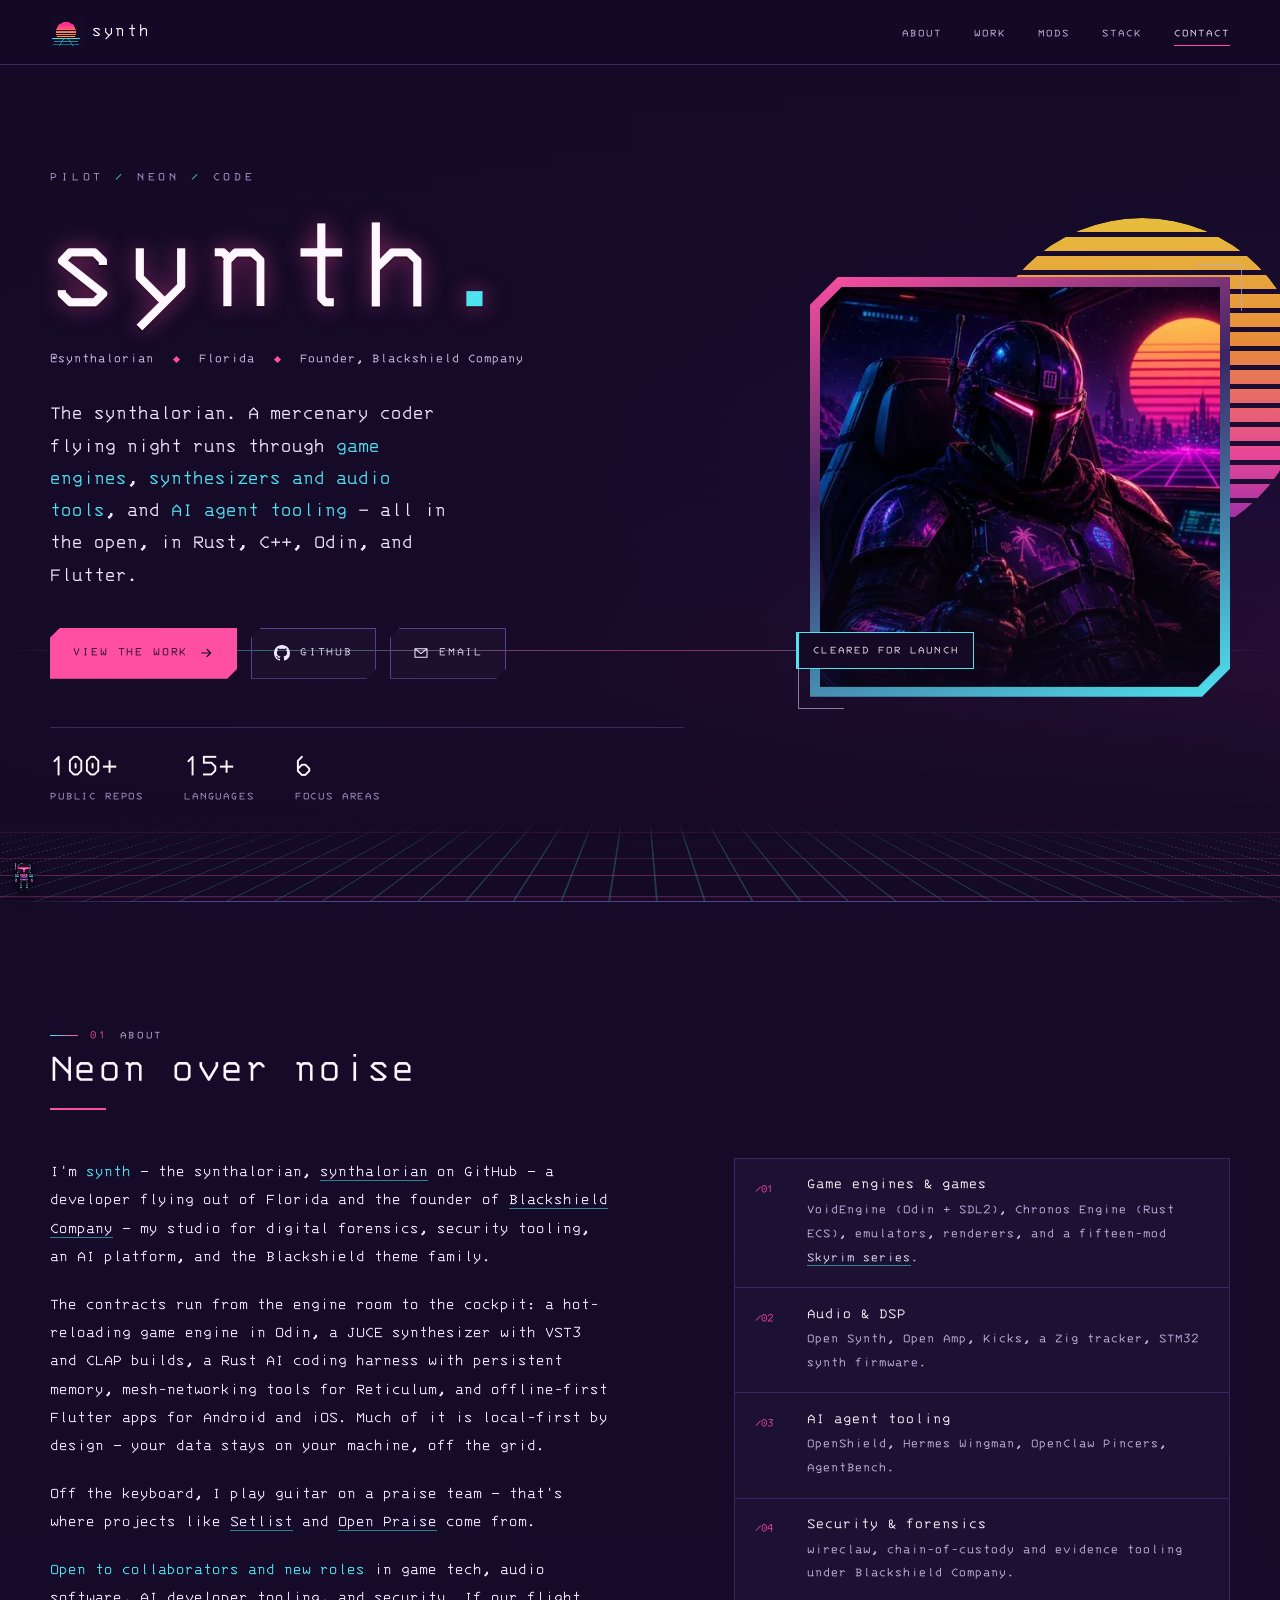
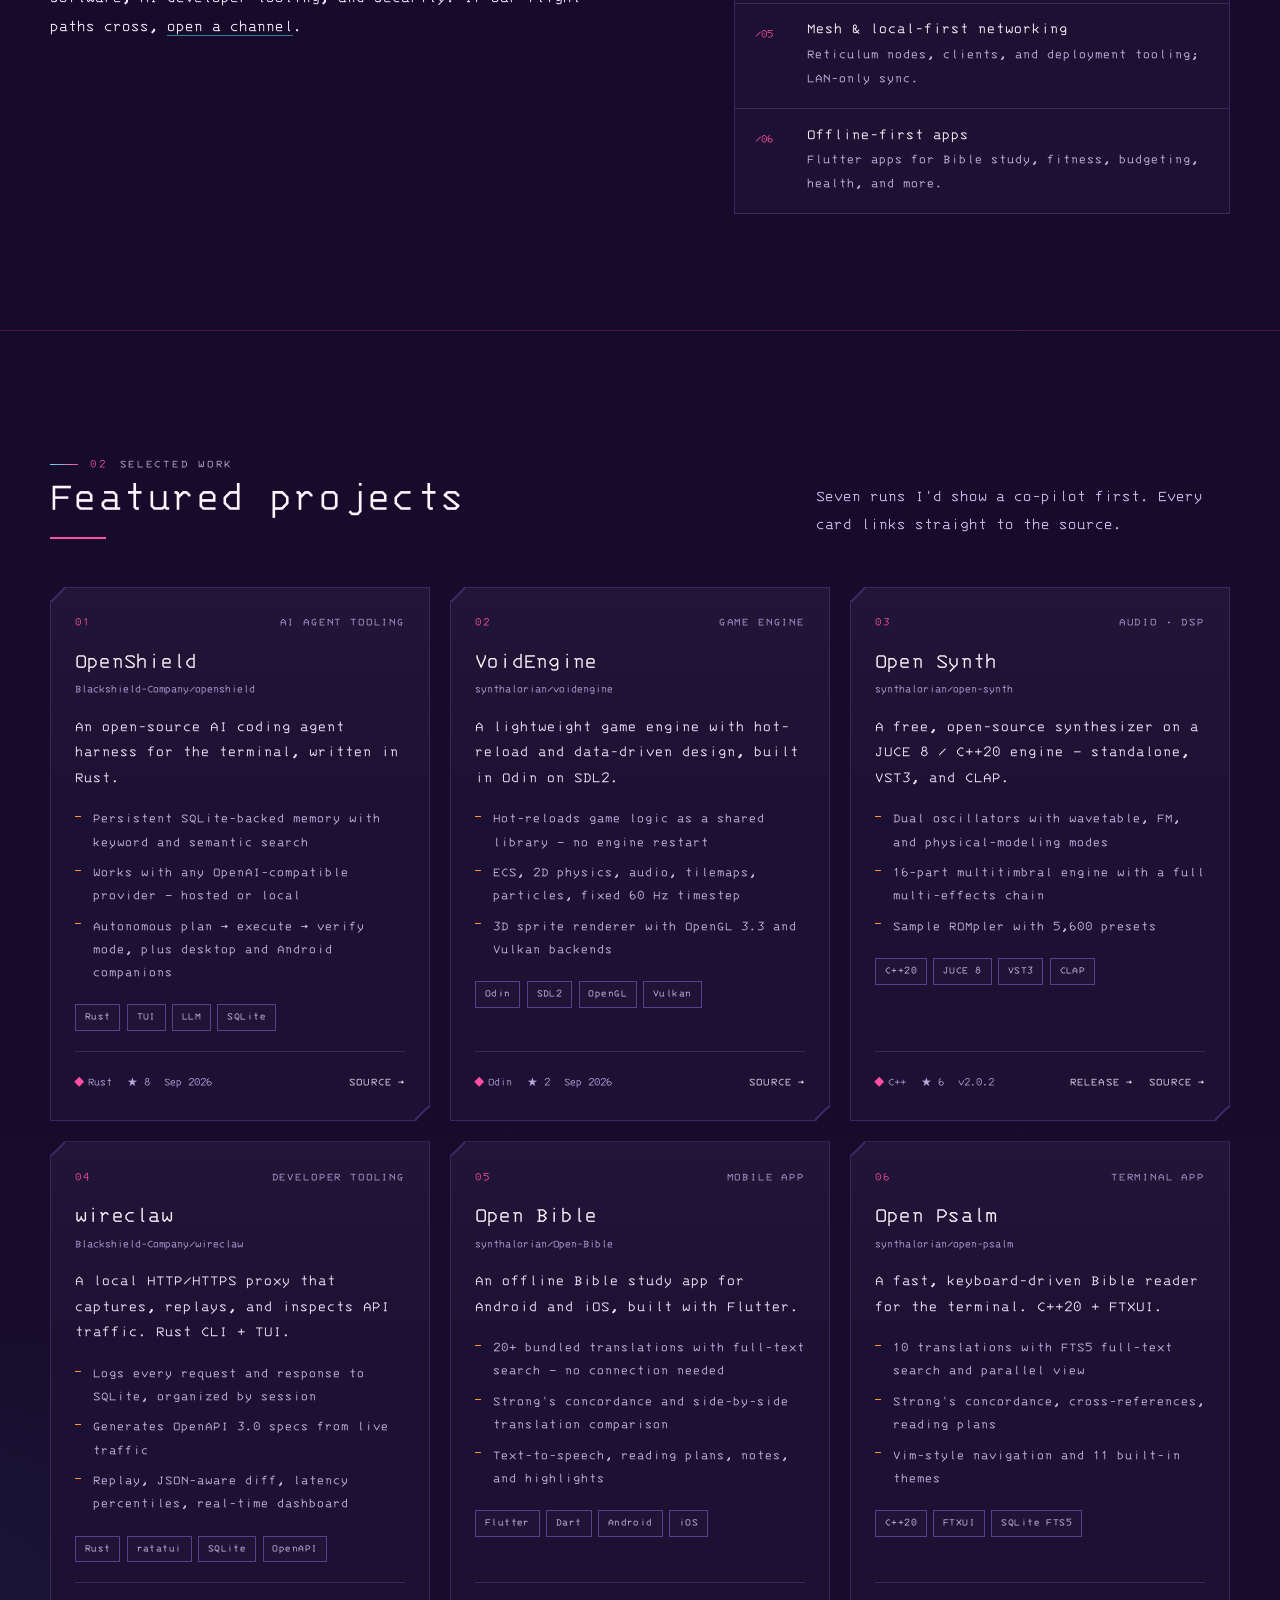
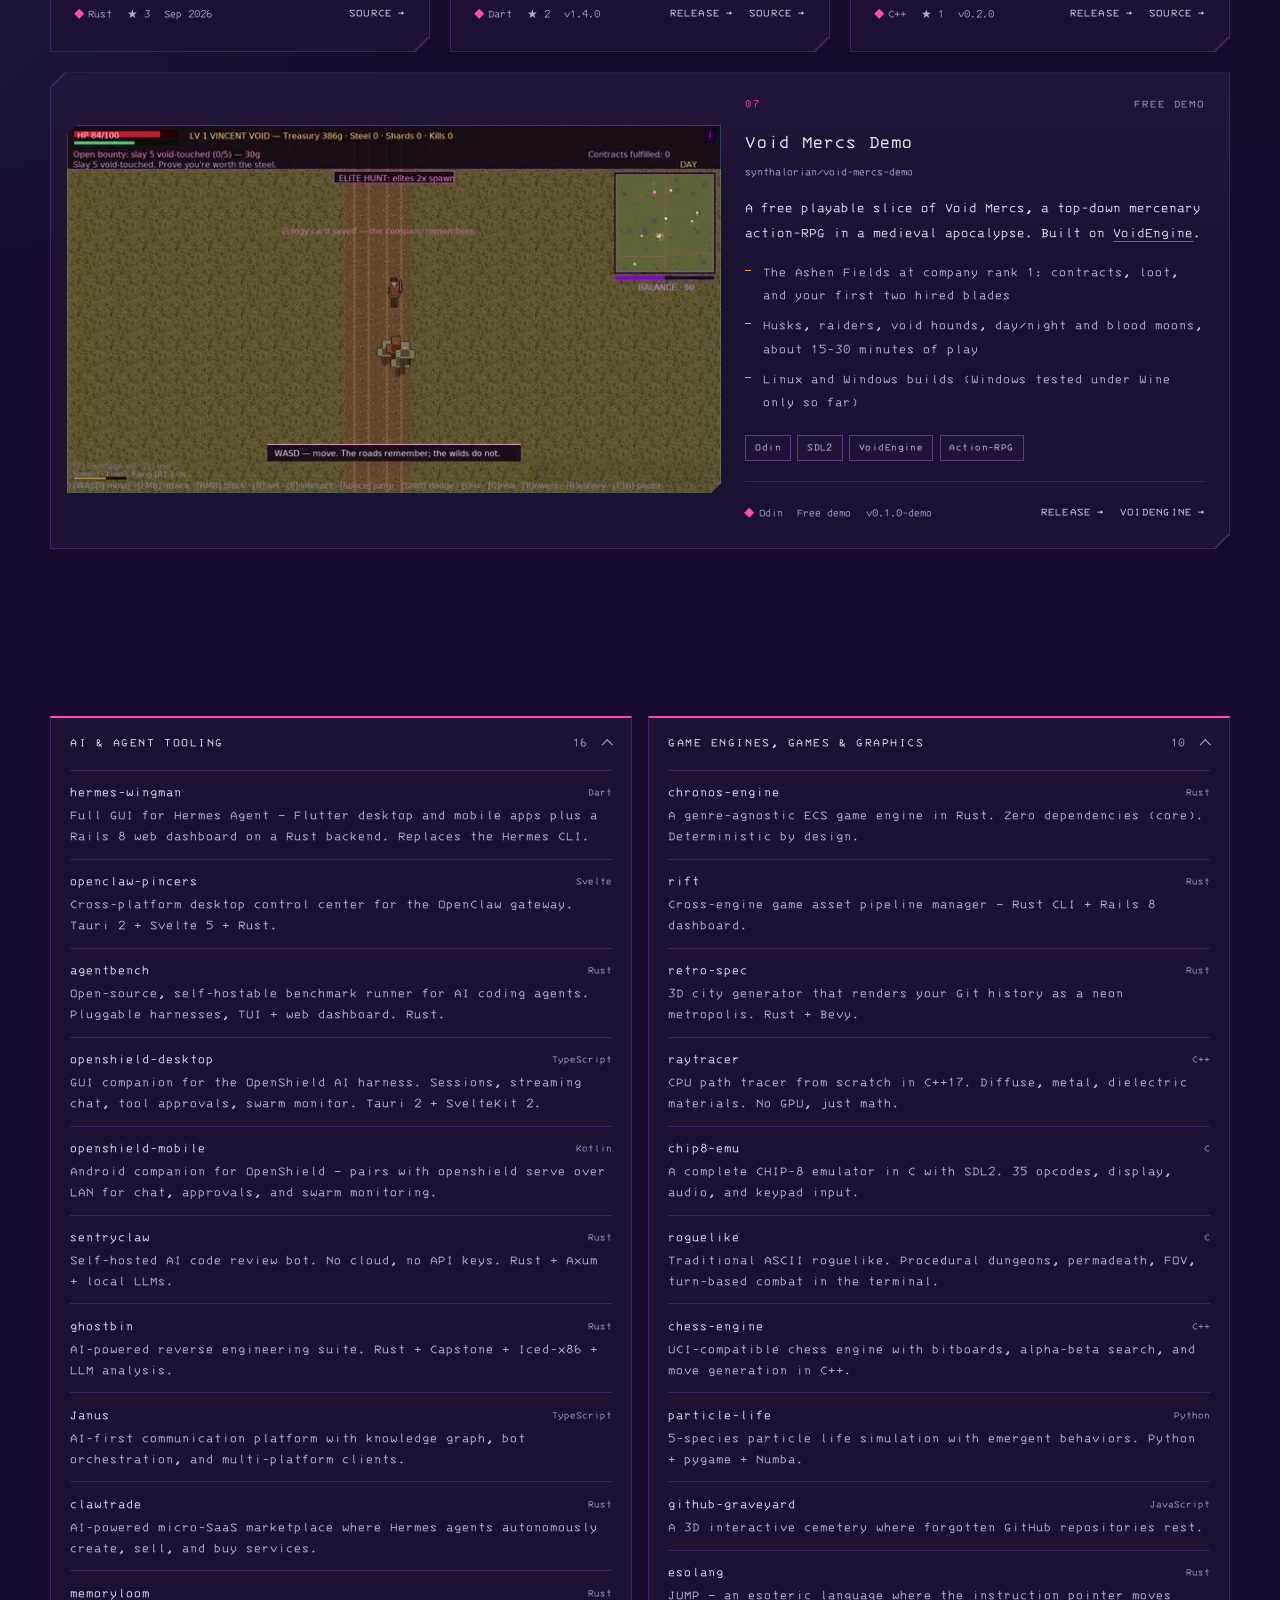
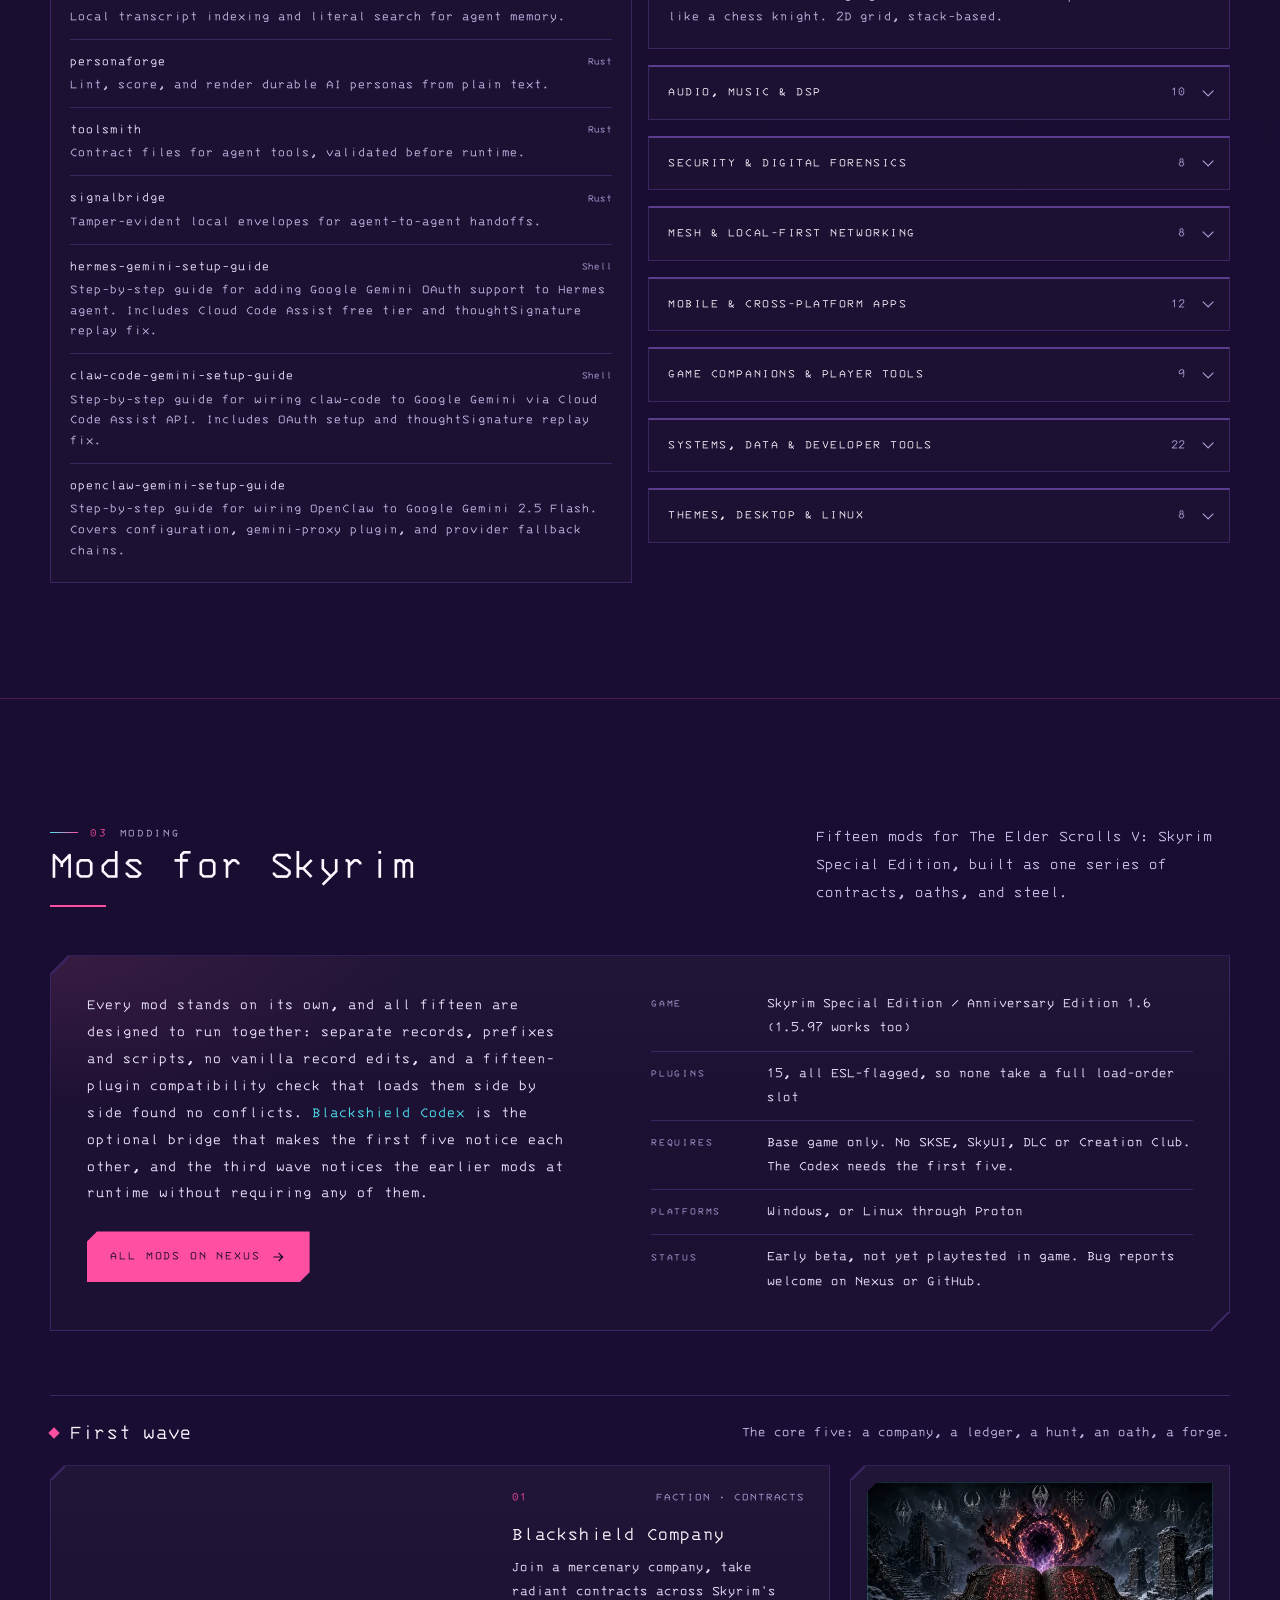
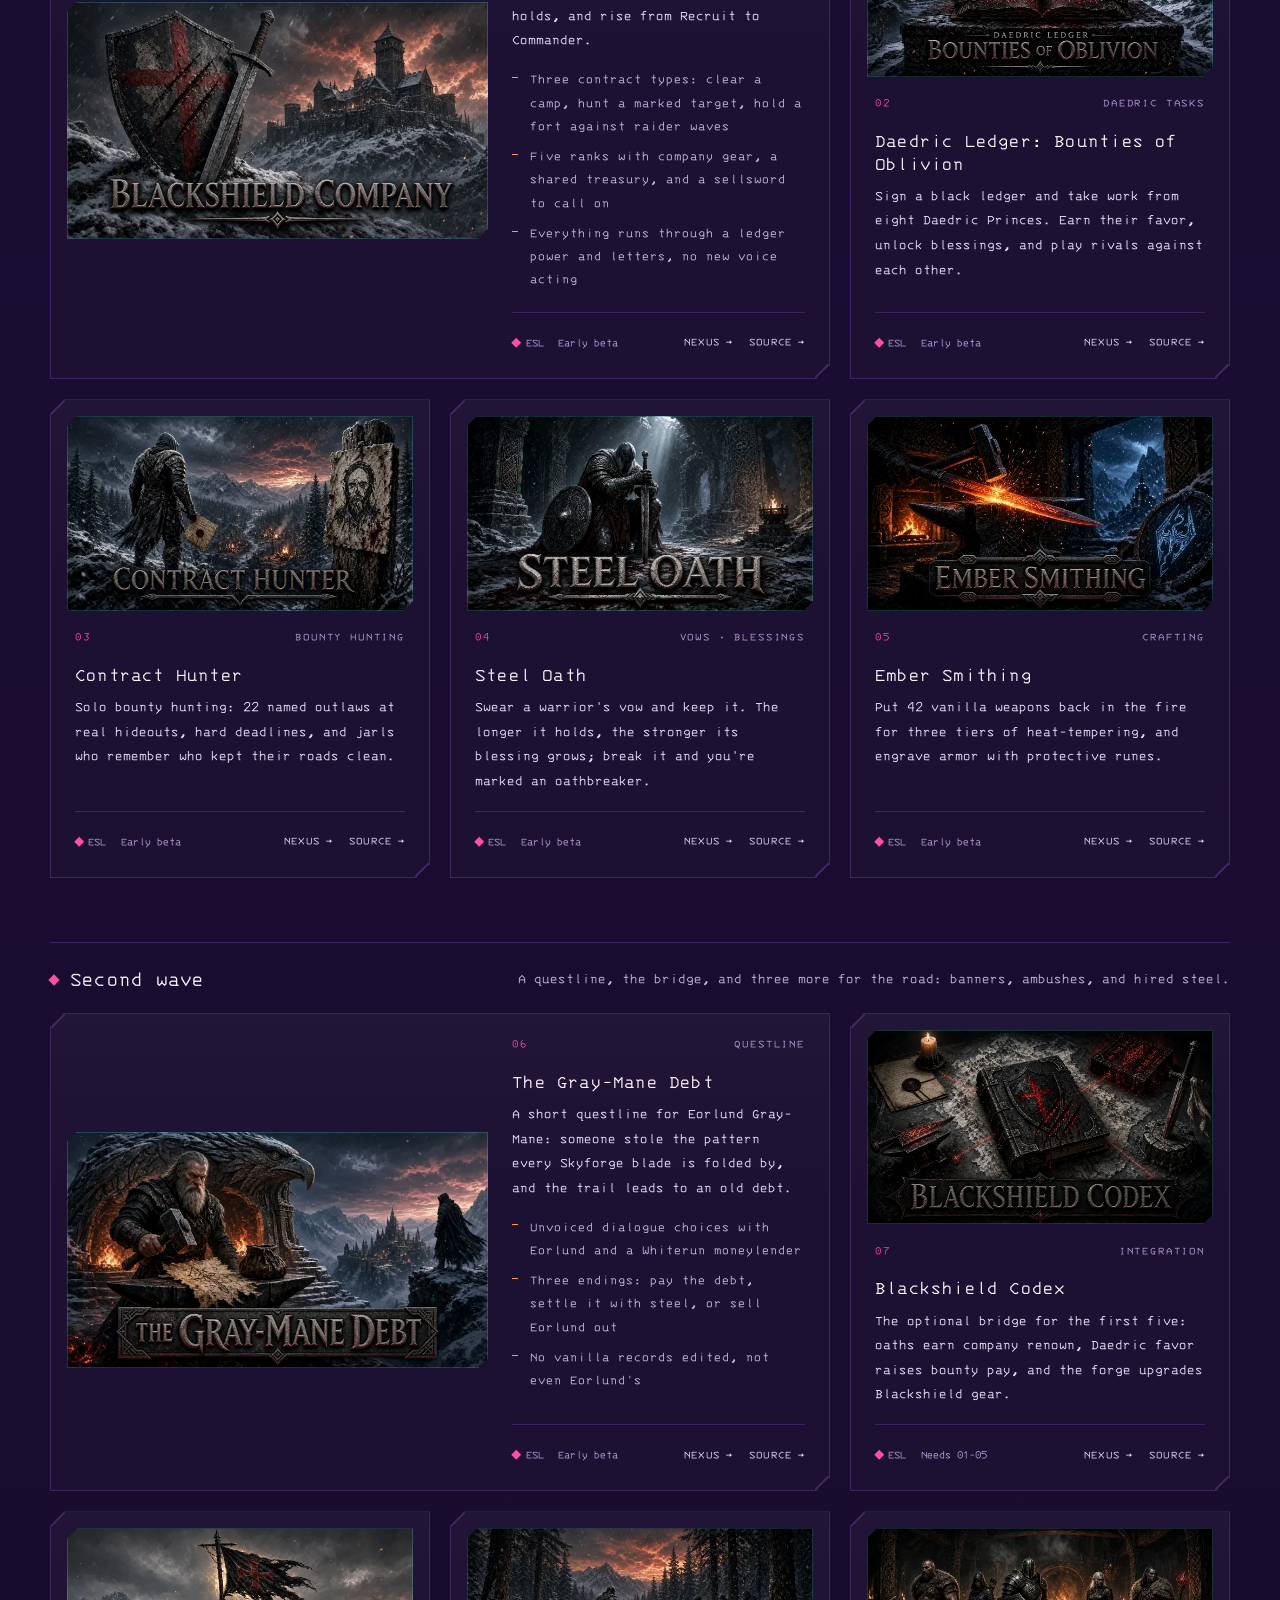
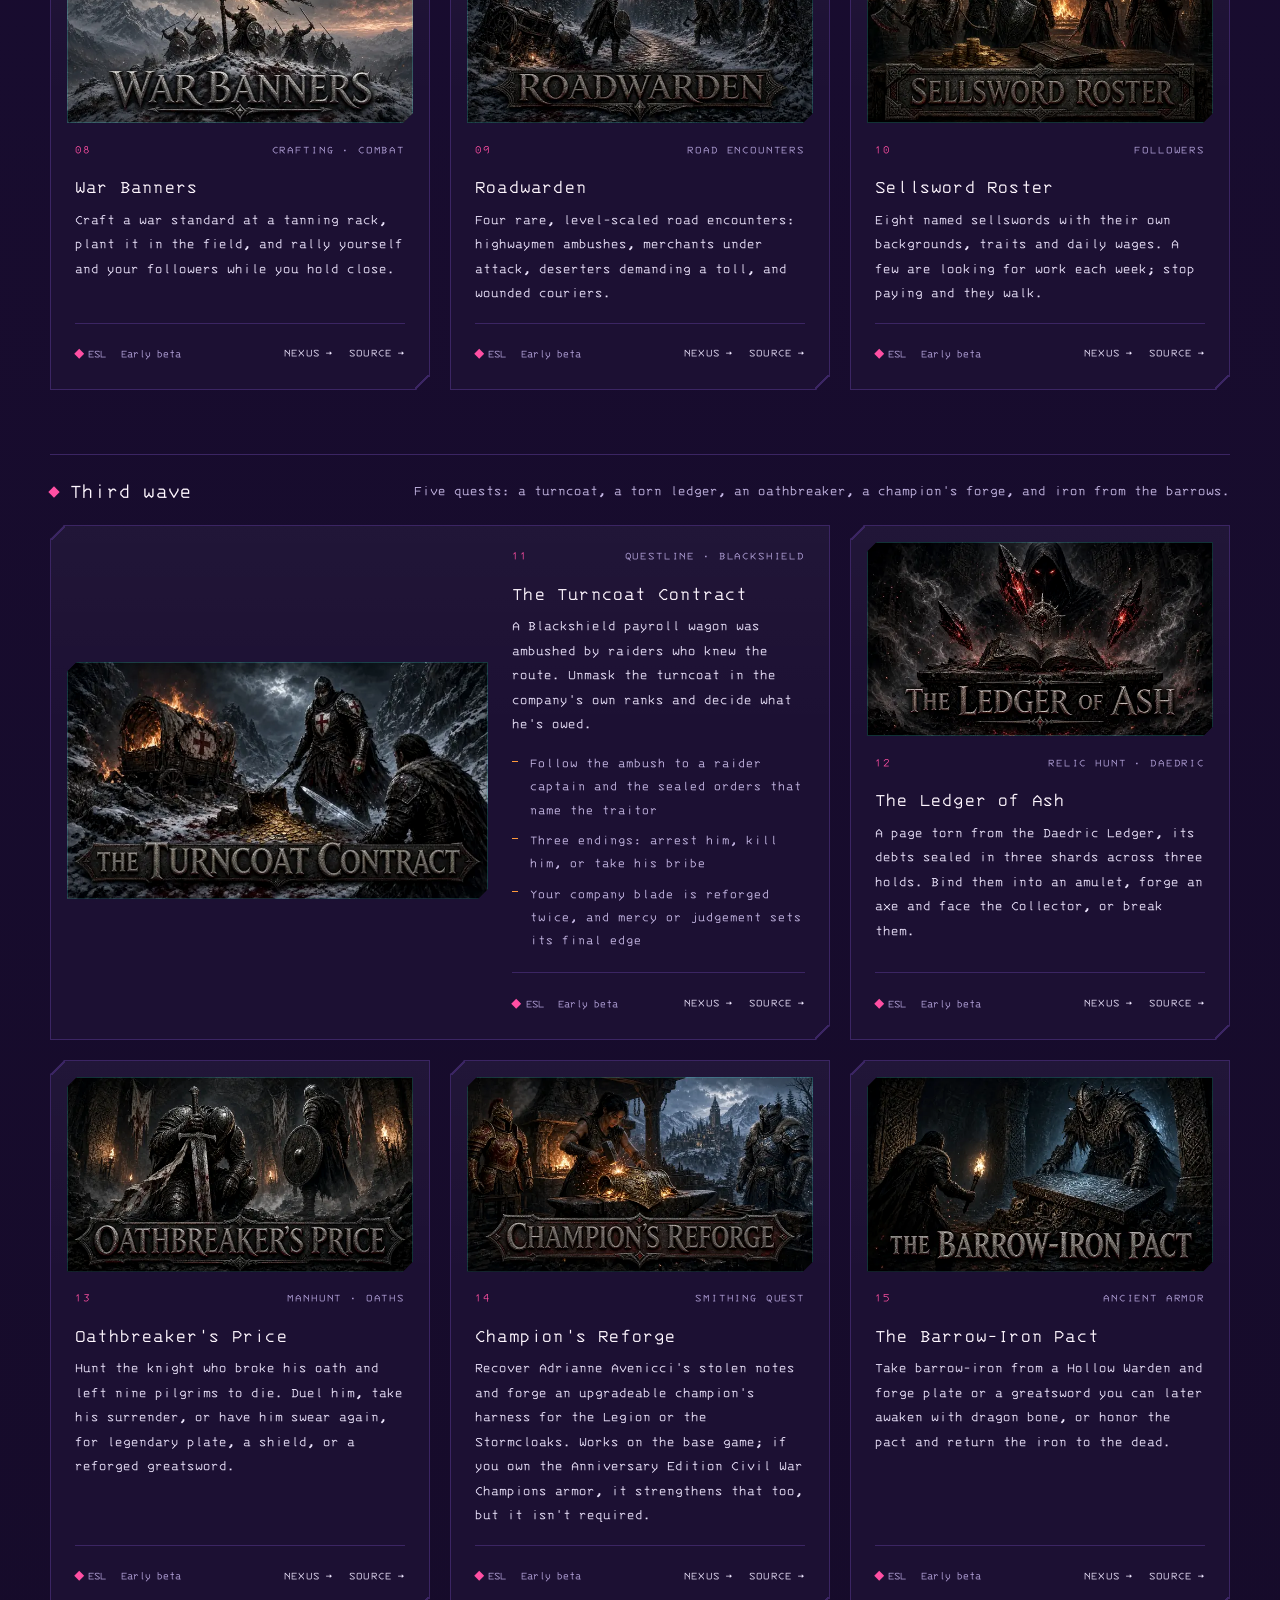
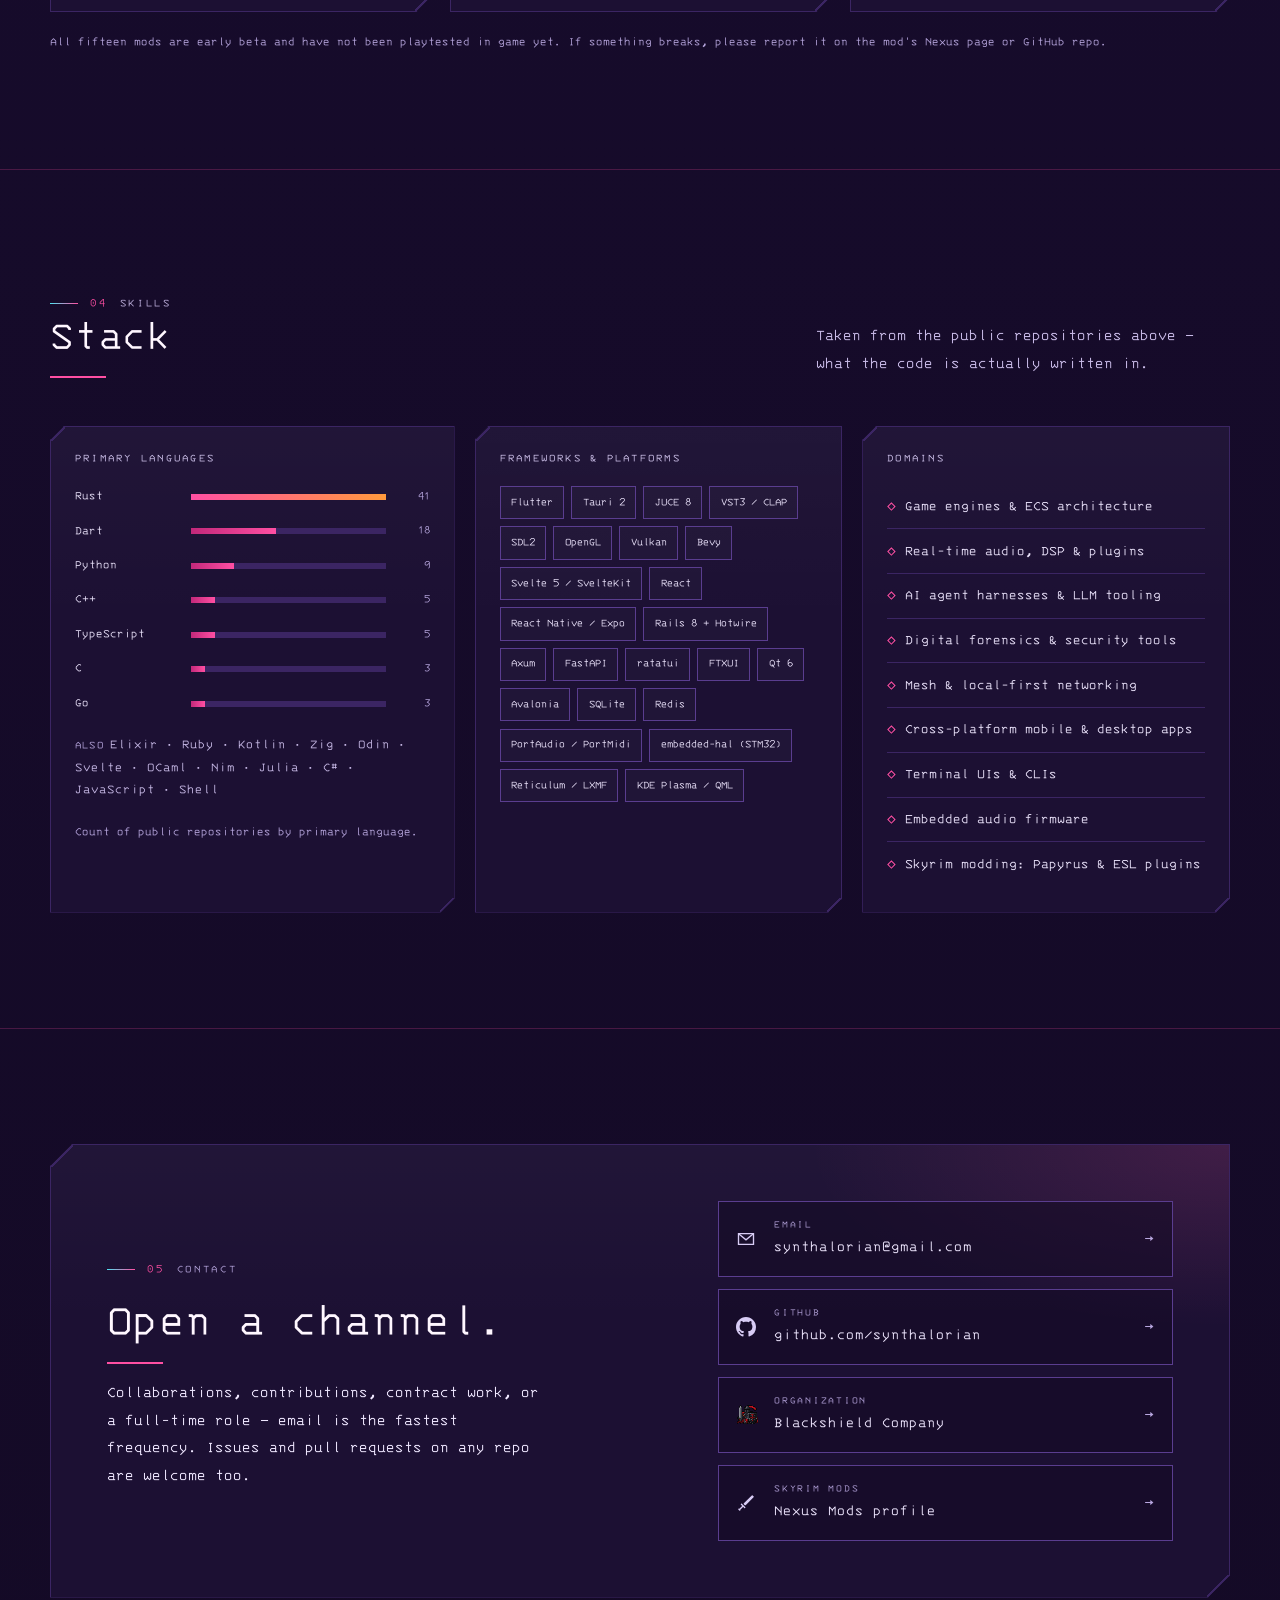
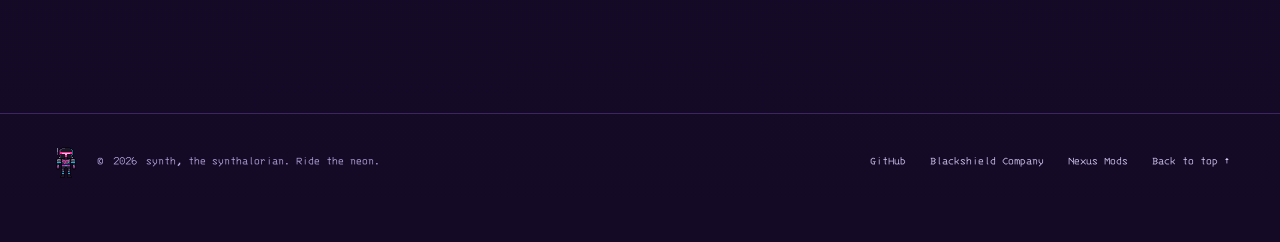
==== commit e3ebd824: "Corner synthalorian: click plays his next move; sunset header icon - The corner sprite is fixed bott" ====
--- a/index.html
+++ b/index.html
@@ -10,7 +10,7 @@
   <meta name="color-scheme" content="dark">
   <link rel="canonical" href="https://synthalorian.pages.dev/">
 
-  <link rel="icon" href="/favicon.svg?v=synthalorian" type="image/svg+xml">
+  <link rel="icon" href="/favicon.svg?v=sunset" type="image/svg+xml">
   <link rel="apple-touch-icon" href="/apple-touch-icon.png?v=synthalorian">
 
   <meta property="og:type" content="website">
@@ -30,7 +30,7 @@
   <!-- Sets the "js" class before first paint so reveal animations never flash. CSP hash in _headers must match this exact script. -->
   <script>(function(d){var r=d.documentElement;r.classList.remove("no-js");if("IntersectionObserver"in window&&window.matchMedia&&!window.matchMedia("(prefers-reduced-motion: reduce)").matches){r.classList.add("js");setTimeout(function(){if(!window.__synthReveal)r.classList.remove("js")},3000)}})(document);</script>
   <link rel="preload" href="/assets/fonts/3270-nerd-font.woff2" as="font" type="font/woff2" crossorigin>
-  <link rel="stylesheet" href="/assets/css/style.css?v=sw84d">
+  <link rel="stylesheet" href="/assets/css/style.css?v=moves1">
 
   <script type="application/ld+json">
   {
@@ -79,7 +79,7 @@
   <header class="site-header">
     <div class="wrap header-inner">
       <a class="brand" href="#top" aria-label="synth — back to top">
-        <img class="brand-sprite" src="/assets/img/sprite/synthalorian-32.png" width="32" height="32" alt="" decoding="async">
+        <svg xmlns="http://www.w3.org/2000/svg" viewBox="0 0 32 32" shape-rendering="crispEdges" class="brand-sun" width="32" height="32" aria-hidden="true" focusable="false"><rect width="32" height="32" rx="4" fill="#140a26"/><rect x="13" y="6" width="6" height="1" fill="#ff2e97"/><rect x="11" y="7" width="10" height="1" fill="#ff2e97"/><rect x="9" y="8" width="14" height="1" fill="#ff2e97"/><rect x="8" y="9" width="16" height="1" fill="#ff2e97"/><rect x="8" y="10" width="16" height="1" fill="#ff4a7d"/><rect x="7" y="11" width="18" height="1" fill="#ff4a7d"/><rect x="7" y="12" width="18" height="1" fill="#ff4a7d"/><rect x="6" y="13" width="20" height="1" fill="#ff6a5c"/><rect x="6" y="15" width="20" height="1" fill="#ff6a5c"/><rect x="6" y="16" width="20" height="1" fill="#ff8048"/><rect x="6" y="18" width="20" height="1" fill="#ff8048"/><rect x="7" y="20" width="18" height="1" fill="#ff9e3d"/><rect x="2" y="22" width="28" height="1" fill="#2de2e6"/><rect x="4" y="25" width="24" height="1" fill="#1b8fa6"/><rect x="3" y="28" width="26" height="1" fill="#156e82"/><rect x="13" y="23" width="1" height="1" fill="#1b8fa6"/><rect x="18" y="23" width="1" height="1" fill="#1b8fa6"/><rect x="12" y="24" width="1" height="1" fill="#1b8fa6"/><rect x="19" y="24" width="1" height="1" fill="#1b8fa6"/><rect x="11" y="26" width="1" height="1" fill="#1b8fa6"/><rect x="20" y="26" width="1" height="1" fill="#1b8fa6"/><rect x="10" y="27" width="1" height="1" fill="#1b8fa6"/><rect x="21" y="27" width="1" height="1" fill="#1b8fa6"/><rect x="9" y="29" width="1" height="1" fill="#1b8fa6"/><rect x="22" y="29" width="1" height="1" fill="#1b8fa6"/></svg>
         <span>synth</span>
       </a>
       <button class="nav-toggle" type="button" aria-expanded="false" aria-controls="site-nav" aria-label="Open menu"><span></span></button>
@@ -935,8 +935,8 @@
     </div>
   </footer>
 
-  <button type="button" class="corner-sprite" data-sprite-base="/assets/img/sprite/" aria-label="The pixel synthalorian. Press to make him walk."><picture><source media="(prefers-reduced-motion: reduce)" srcset="/assets/img/sprite/synthalorian-64.png"><img src="/assets/img/sprite/synthalorian-idle-64.gif" width="64" height="64" alt="" decoding="async"></picture></button>
-  <script src="/assets/js/sprite.js?v=afe1f4b" defer></script>
+  <button type="button" class="corner-sprite" data-sprite-base="/assets/img/sprite/" aria-label="The pixel synthalorian. Hover to make him walk; press to play his next move."><picture><source media="(prefers-reduced-motion: reduce) and (min-width: 1360px)" srcset="/assets/img/sprite/synthalorian-64.png"><source media="(prefers-reduced-motion: reduce)" srcset="/assets/img/sprite/synthalorian-32.png"><img src="/assets/img/sprite/synthalorian-idle-64.gif" width="64" height="64" alt="" decoding="async"></picture><span class="cs-fx" aria-hidden="true"></span></button>
+  <script src="/assets/js/sprite.js?v=moves1" defer></script>
   <script src="/assets/js/main.js?v=b76700d" defer></script>
 </body>
 </html>
--- a/assets/css/style.css
+++ b/assets/css/style.css
@@ -1058,17 +1058,22 @@
 }
 .footer-inner p { margin: 0; display: flex; align-items: center; gap: .6rem; }
 .footer-inner svg { width: 16px; height: 16px; }
-/* In flow at the end of the page by default (its own reserved row, aligned
-   with .wrap), so it never sits on top of content. Only when the left gutter
-   beside .wrap is wider than the sprite (>= 1360px) does it ride fixed in the
-   bottom-left corner. */
+/* Fixed in the bottom-left corner at every width. Below 1360px it is a
+   native 32px sprite tucked into the 8px corner (it only grazes the 20px
+   page gutter while scrolling, and the footer reserves room so the end of
+   the page clears it); at 1360px and up the gutter beside .wrap is wider
+   than the 64px sprite, so it rides there at full size. Fixed + explicit
+   size: never takes part in layout, CLS 0. */
 .corner-sprite {
-  position: static;
+  --cs: 32px;
+  position: fixed;
+  left: .5rem;
+  bottom: .5rem;
+  z-index: 40;
   display: block;
-  z-index: 40;
-  width: 64px;
-  height: 64px;
-  margin: 0 0 1.25rem max(1.25rem, (100% - var(--wrap)) / 2);
+  width: 32px;
+  height: 32px;
+  margin: 0;
   padding: 0;
   border: 0;
   background: none;
@@ -1077,7 +1082,10 @@
   -webkit-tap-highlight-color: transparent;
 }
 @media (min-width: 1360px) {
-  .corner-sprite { position: fixed; left: 1rem; bottom: 1rem; margin: 0; }
+  .corner-sprite { --cs: 64px; left: 1rem; bottom: 1rem; width: 64px; height: 64px; }
+}
+@media (max-width: 1359px) {
+  .site-footer { padding-bottom: calc(2.5rem + 24px); }
 }
 .corner-sprite img {
   display: block;
@@ -1495,8 +1503,8 @@
 .eyebrow::before { background: linear-gradient(90deg, var(--cyan), var(--blood)); }
 .section + .section { border-top-color: rgba(255, 79, 163, .22); }
 
-/* Header brand: the pixel synthalorian */
-.brand-sprite { width: 32px; height: 32px; image-rendering: pixelated; flex: none; }
+/* Header brand: code-drawn pixel sunset (the synthalorian lives in the bottom-left corner) */
+.brand .brand-sun { display: block; width: 32px; height: 32px; flex: none; shape-rendering: crispEdges; }
 
 /* ---------- Hero: purple sky, sunset, grid ---------- */
 .hero { isolation: isolate; }
@@ -1602,3 +1610,43 @@
 @media print {
   .hero-sky, .corner-sprite { display: none; }
 }
+
+/* ---------- Corner sprite: one-shot moves ----------
+   Click cycles thinking, working, success, error, blaster, jetpack. Each is a
+   6-frame sheet (native 32px below 1360px, 64px at and above), stepped once
+   with steps(6) at the move's own frame time, then sprite.js returns to idle. */
+.corner-sprite .cs-fx {
+  position: absolute;
+  inset: 0;
+  display: none;
+  background-repeat: no-repeat;
+  background-position: 0 0;
+  background-size: calc(var(--cs) * 6) var(--cs);
+  image-rendering: pixelated;
+  pointer-events: none;
+  filter: drop-shadow(0 2px 6px rgba(0, 0, 0, .55));
+}
+.corner-sprite[data-move] img { visibility: hidden; }
+.corner-sprite[data-move] .cs-fx { display: block; animation: cs-play var(--cs-dur, 720ms) steps(6) 1 backwards; }
+.corner-sprite[data-move="thinking"] { --cs-dur: 1440ms; }
+.corner-sprite[data-move="working"]  { --cs-dur: 660ms; }
+.corner-sprite[data-move="success"]  { --cs-dur: 780ms; }
+.corner-sprite[data-move="error"]    { --cs-dur: 840ms; }
+.corner-sprite[data-move="blaster"]  { --cs-dur: 660ms; }
+.corner-sprite[data-move="jetpack"]  { --cs-dur: 600ms; }
+@keyframes cs-play { from { background-position: 0 0; } to { background-position: calc(var(--cs) * -6) 0; } }
+.corner-sprite:hover .cs-fx, .corner-sprite:focus-visible .cs-fx { transform: translateY(-3px); }
+.corner-sprite[data-move="thinking"] .cs-fx { background-image: url(/assets/img/sprite/synthalorian-thinking-sheet-32.png); }
+.corner-sprite[data-move="working"] .cs-fx { background-image: url(/assets/img/sprite/synthalorian-working-sheet-32.png); }
+.corner-sprite[data-move="success"] .cs-fx { background-image: url(/assets/img/sprite/synthalorian-success-sheet-32.png); }
+.corner-sprite[data-move="error"] .cs-fx { background-image: url(/assets/img/sprite/synthalorian-error-sheet-32.png); }
+.corner-sprite[data-move="blaster"] .cs-fx { background-image: url(/assets/img/sprite/synthalorian-blaster-sheet-32.png); }
+.corner-sprite[data-move="jetpack"] .cs-fx { background-image: url(/assets/img/sprite/synthalorian-jetpack-sheet-32.png); }
+@media (min-width: 1360px) {
+  .corner-sprite[data-move="thinking"] .cs-fx { background-image: url(/assets/img/sprite/synthalorian-thinking-sheet-64.png); }
+  .corner-sprite[data-move="working"] .cs-fx { background-image: url(/assets/img/sprite/synthalorian-working-sheet-64.png); }
+  .corner-sprite[data-move="success"] .cs-fx { background-image: url(/assets/img/sprite/synthalorian-success-sheet-64.png); }
+  .corner-sprite[data-move="error"] .cs-fx { background-image: url(/assets/img/sprite/synthalorian-error-sheet-64.png); }
+  .corner-sprite[data-move="blaster"] .cs-fx { background-image: url(/assets/img/sprite/synthalorian-blaster-sheet-64.png); }
+  .corner-sprite[data-move="jetpack"] .cs-fx { background-image: url(/assets/img/sprite/synthalorian-jetpack-sheet-64.png); }
+}
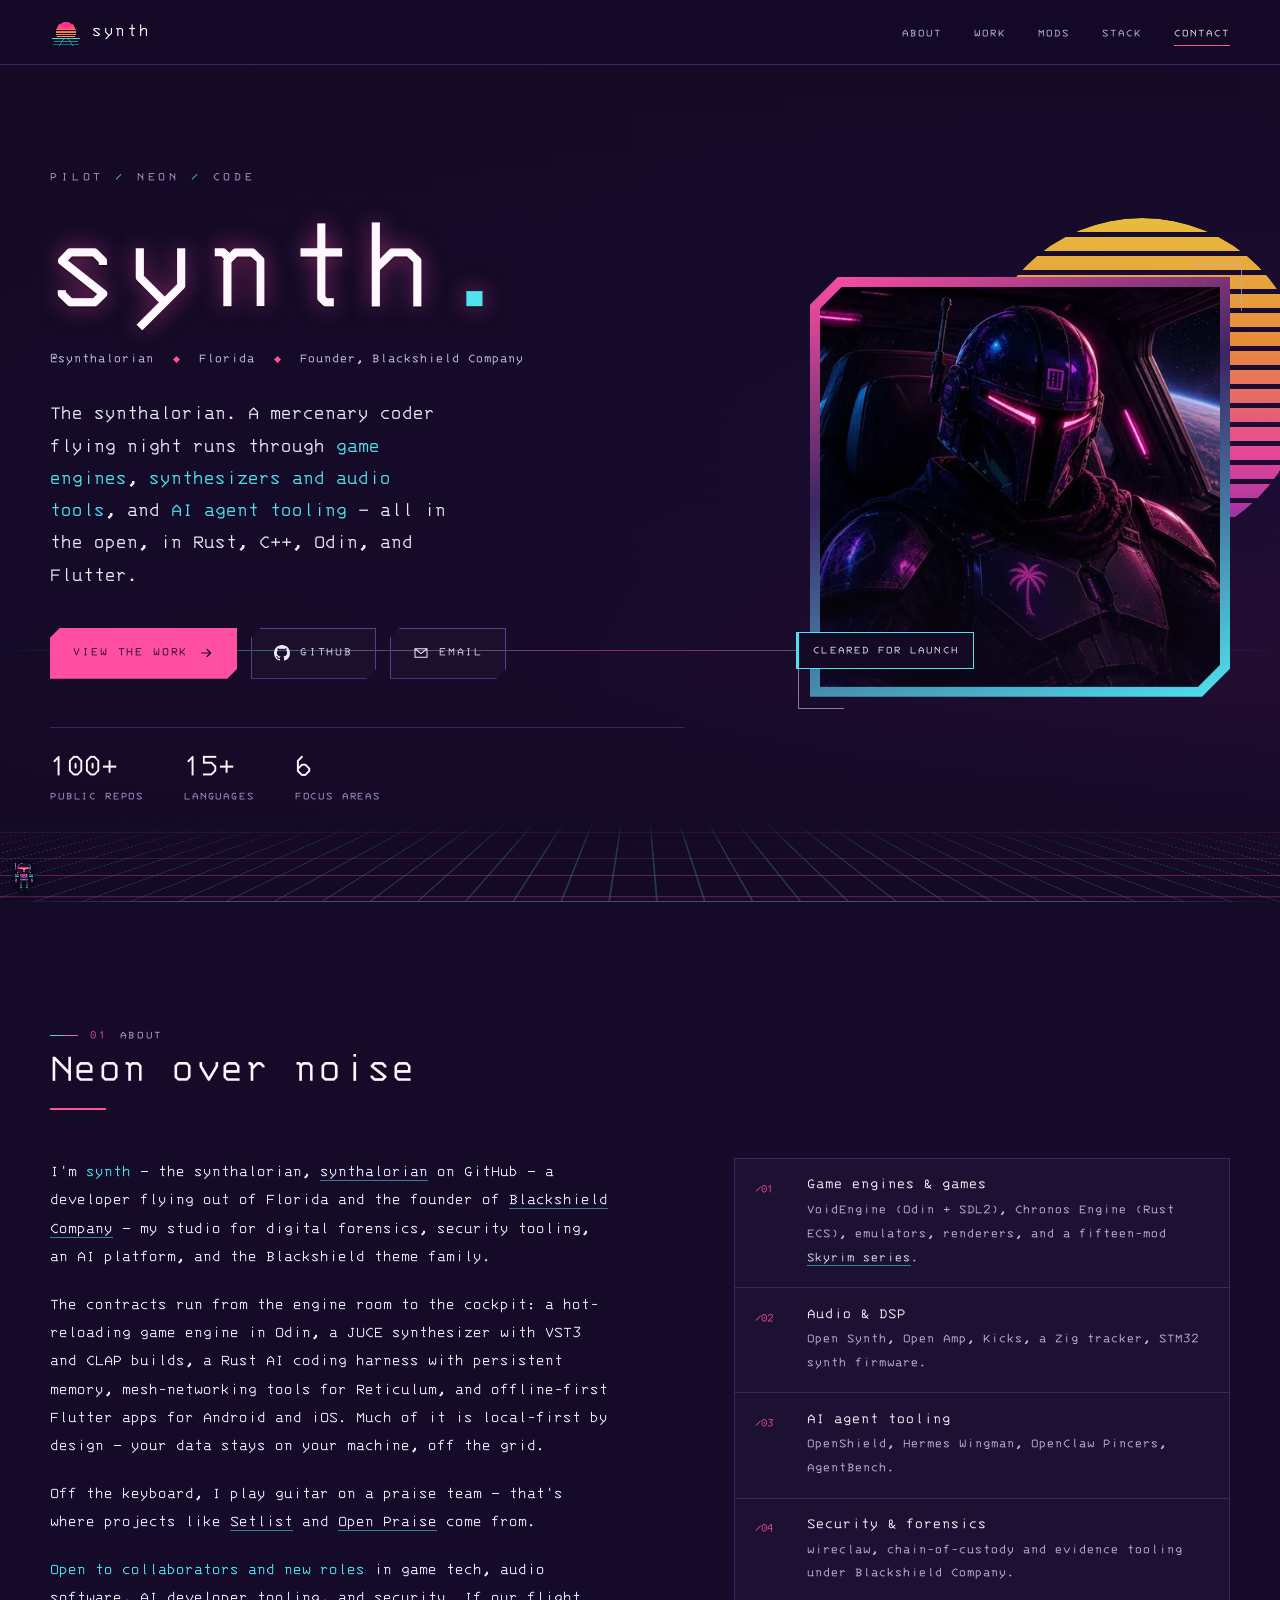
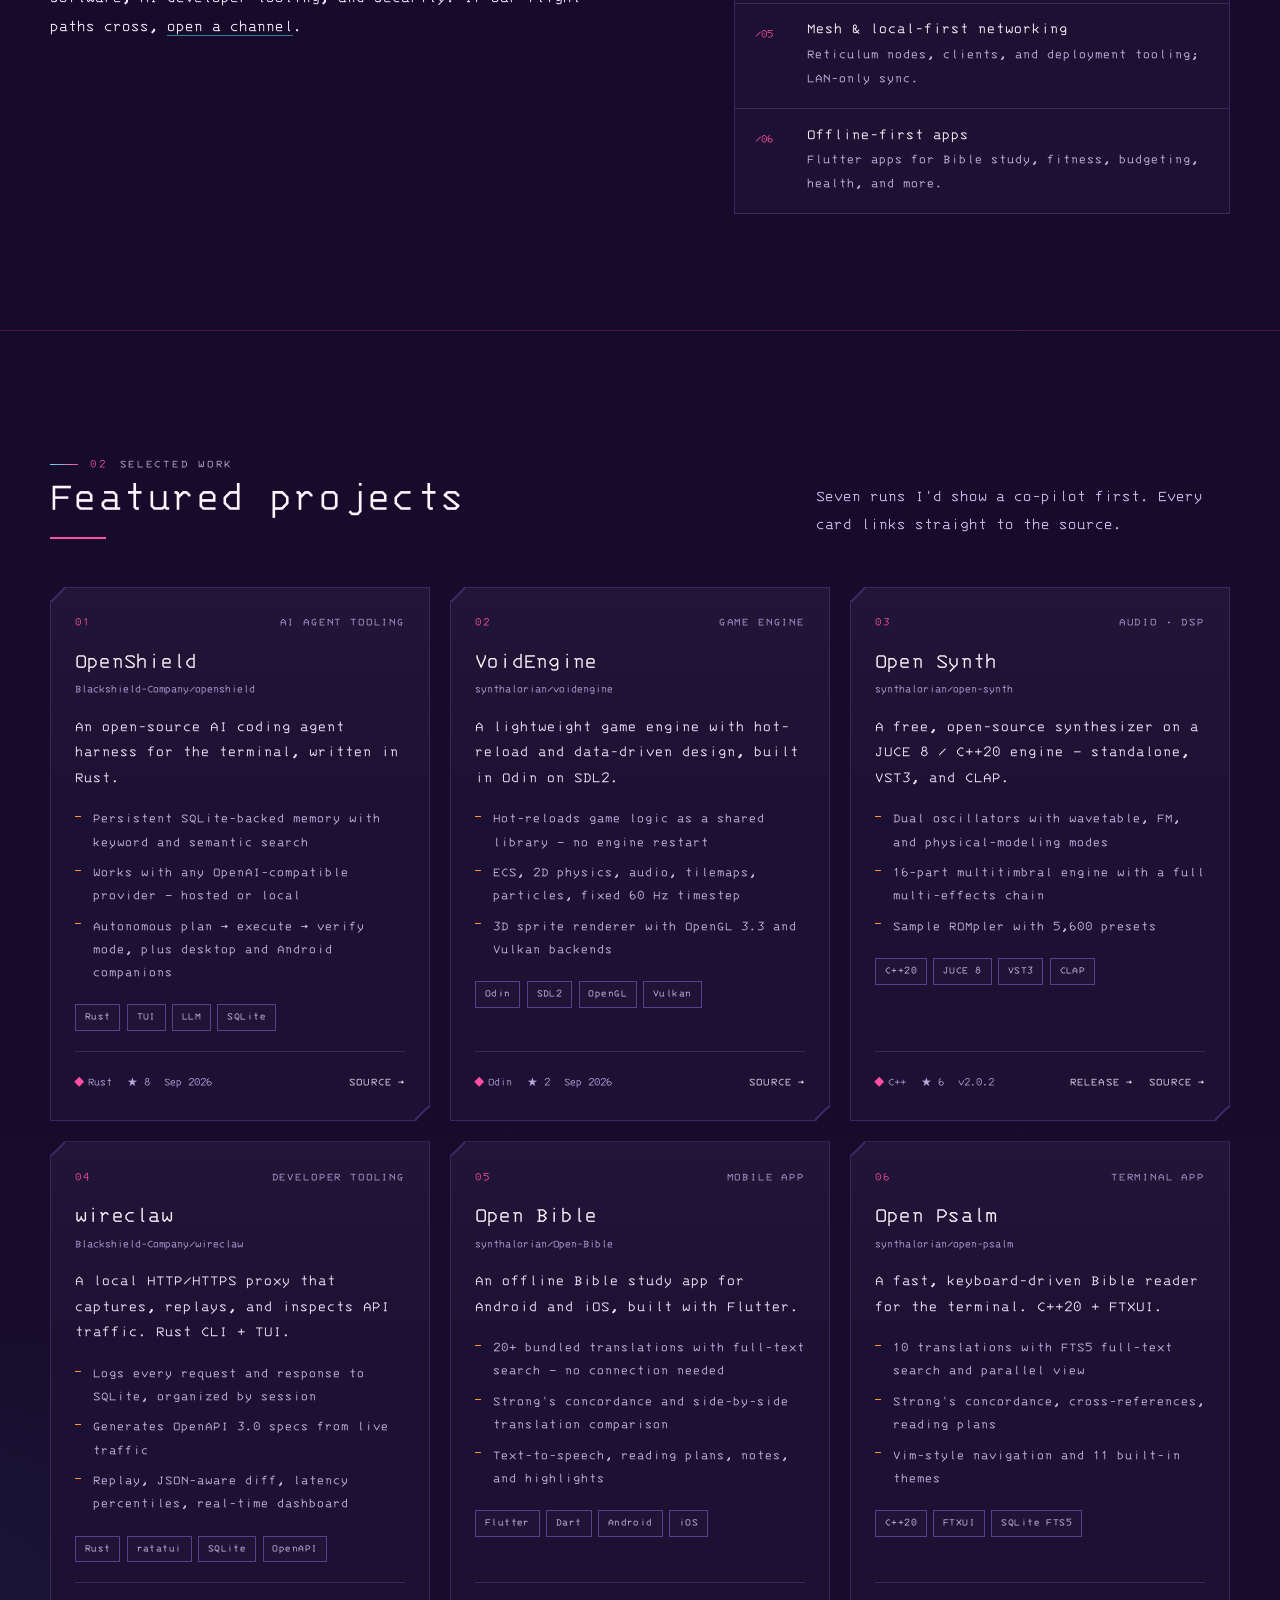
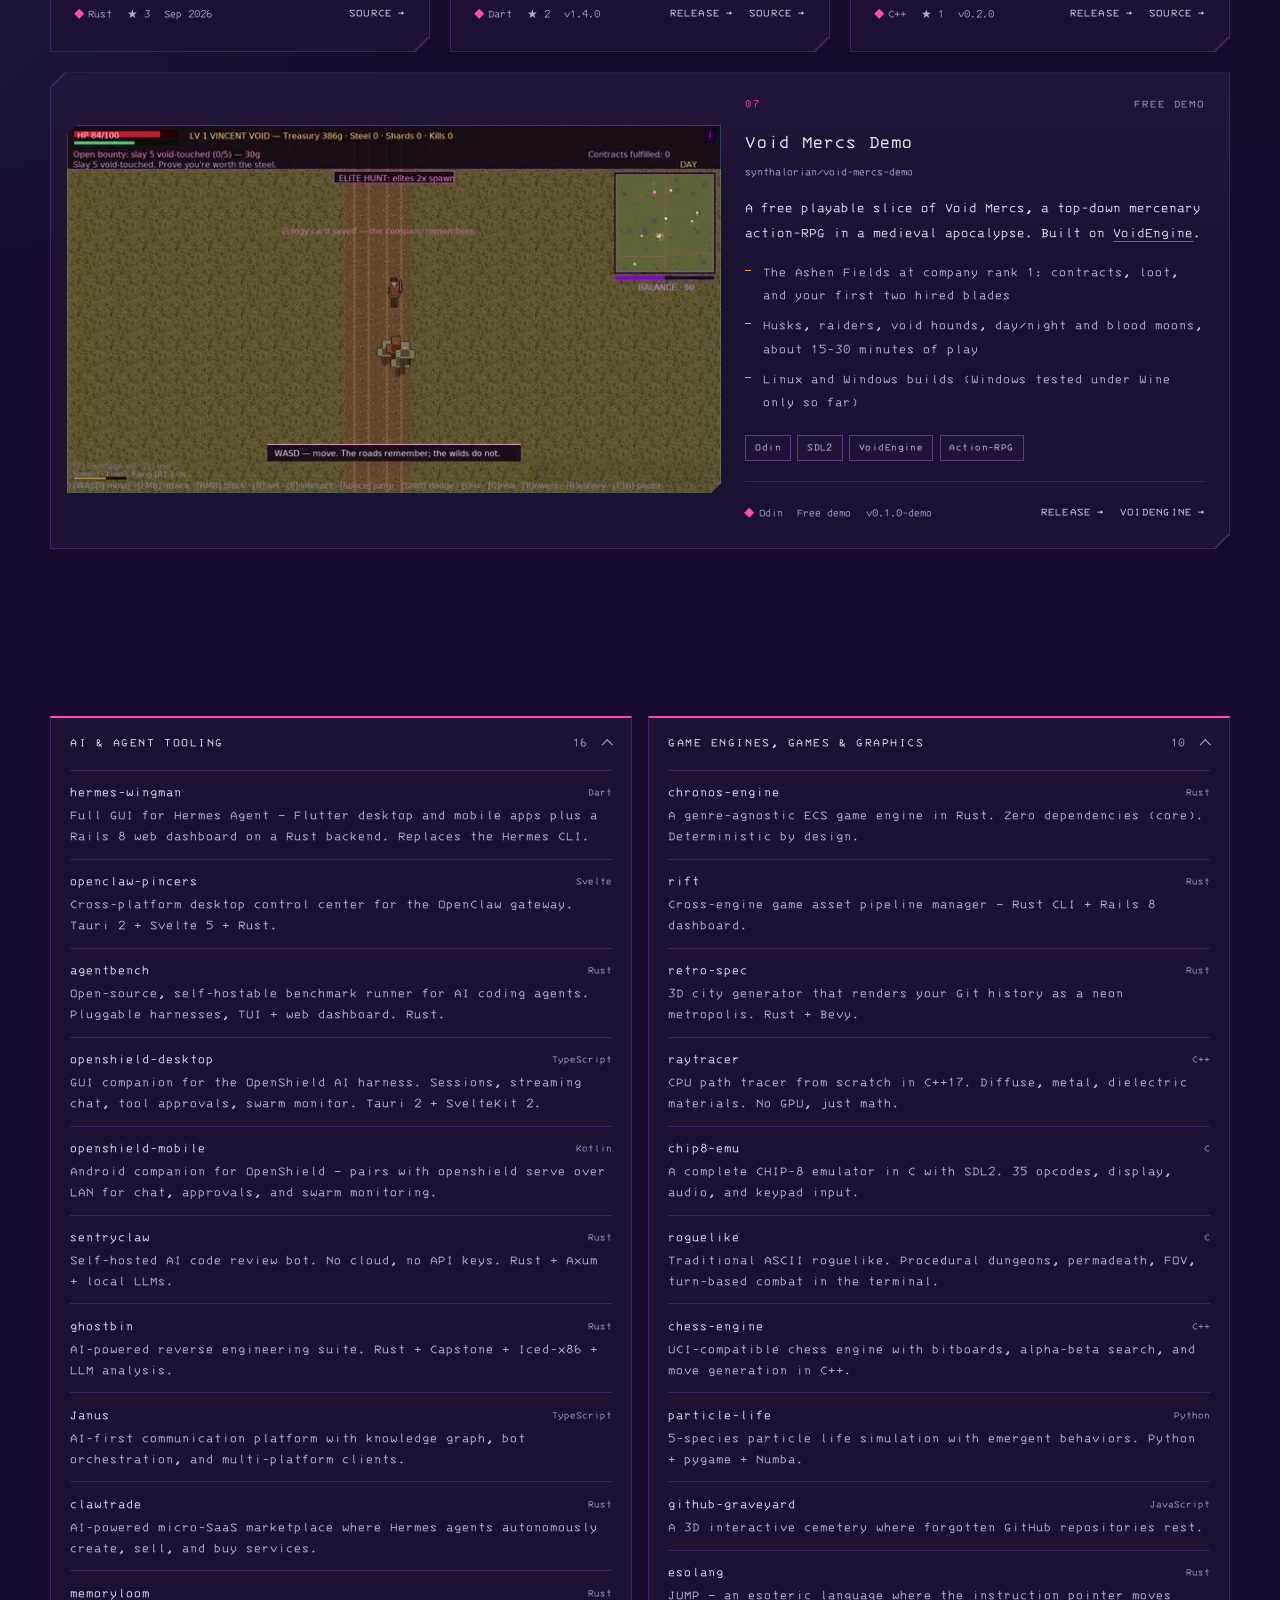
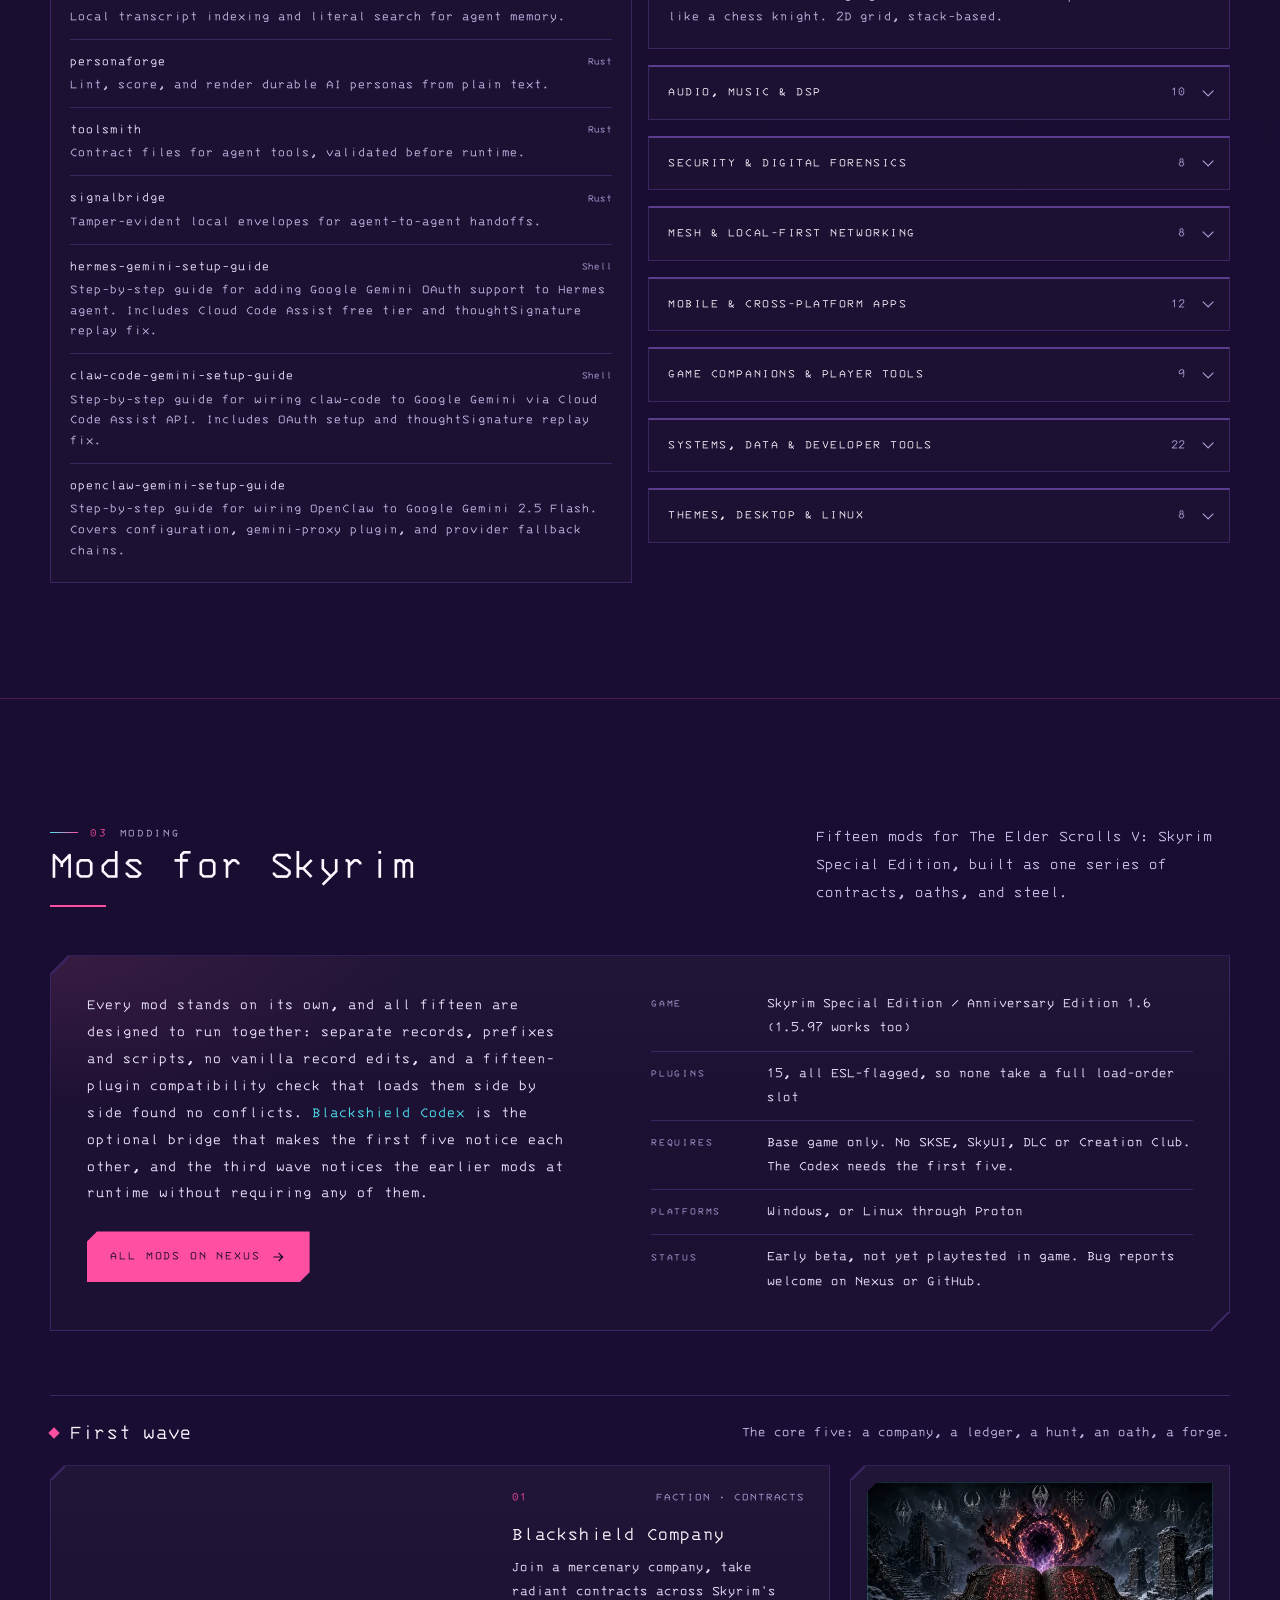
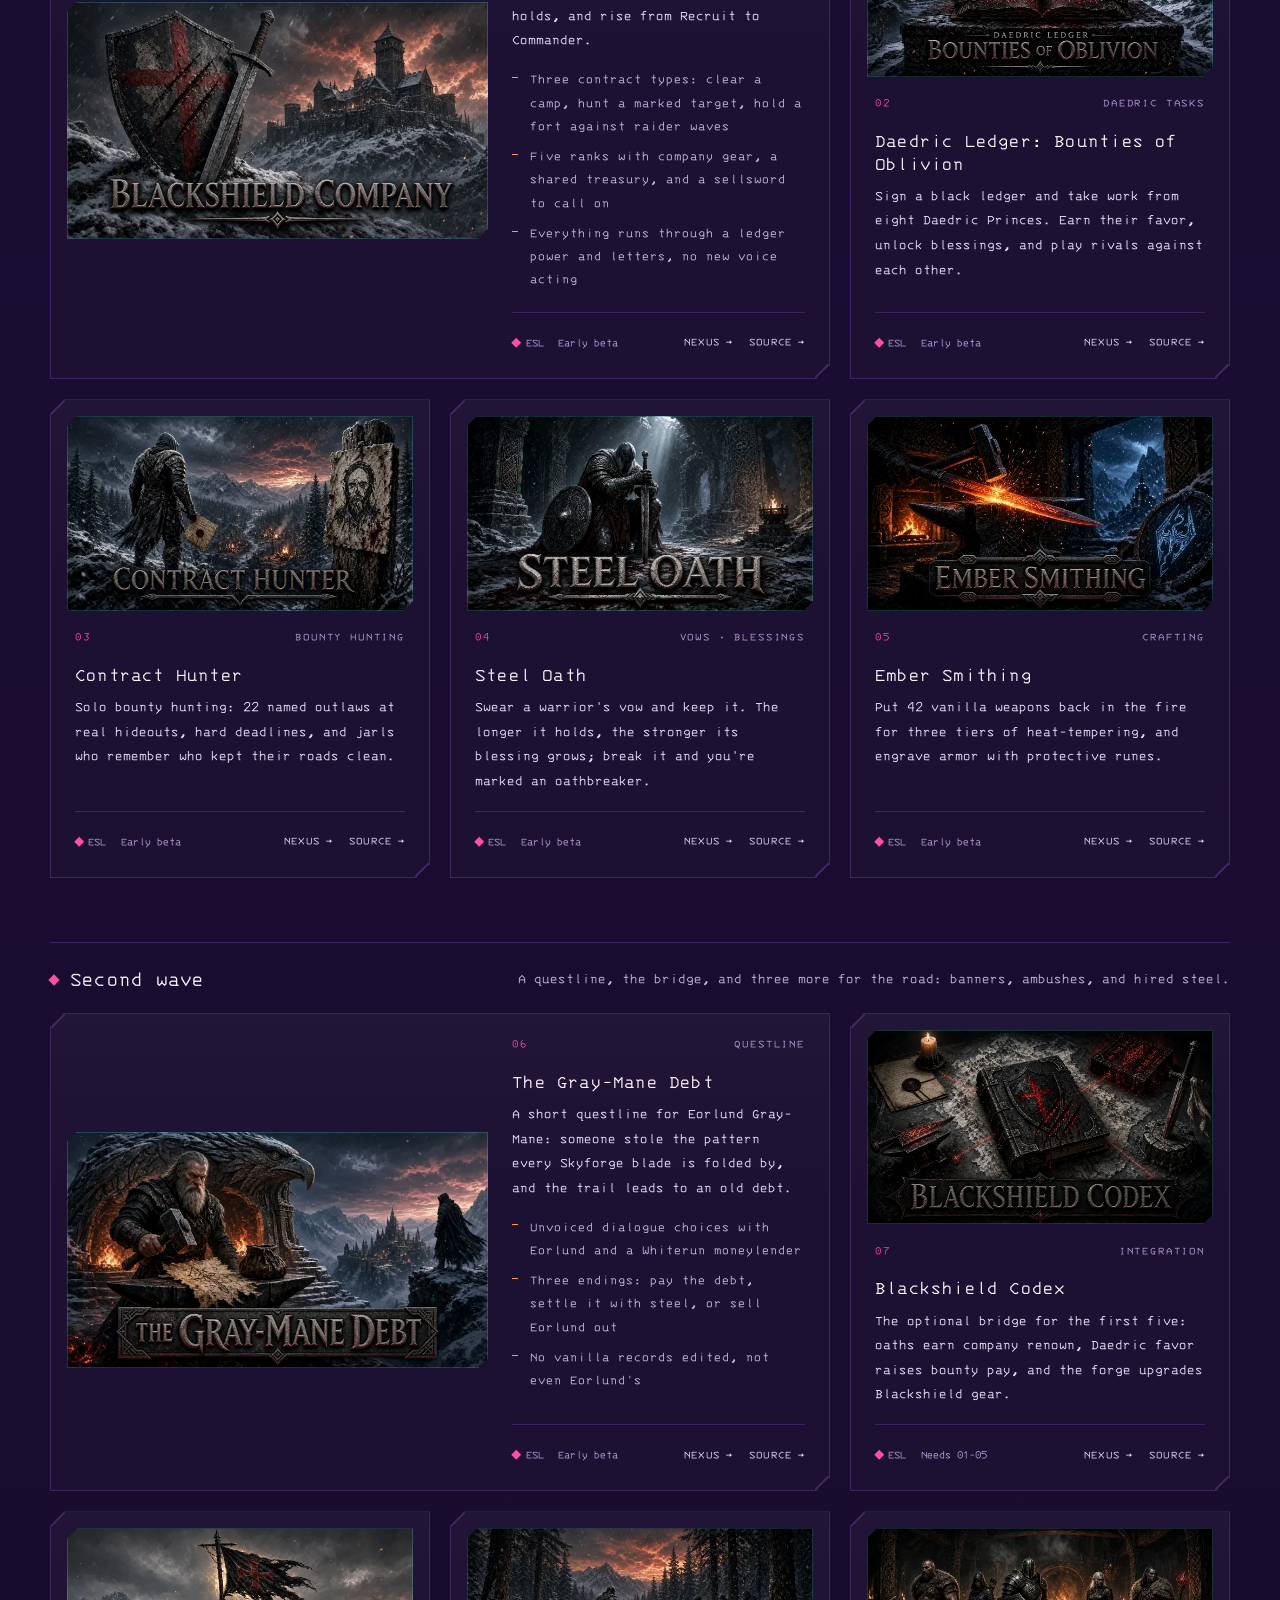
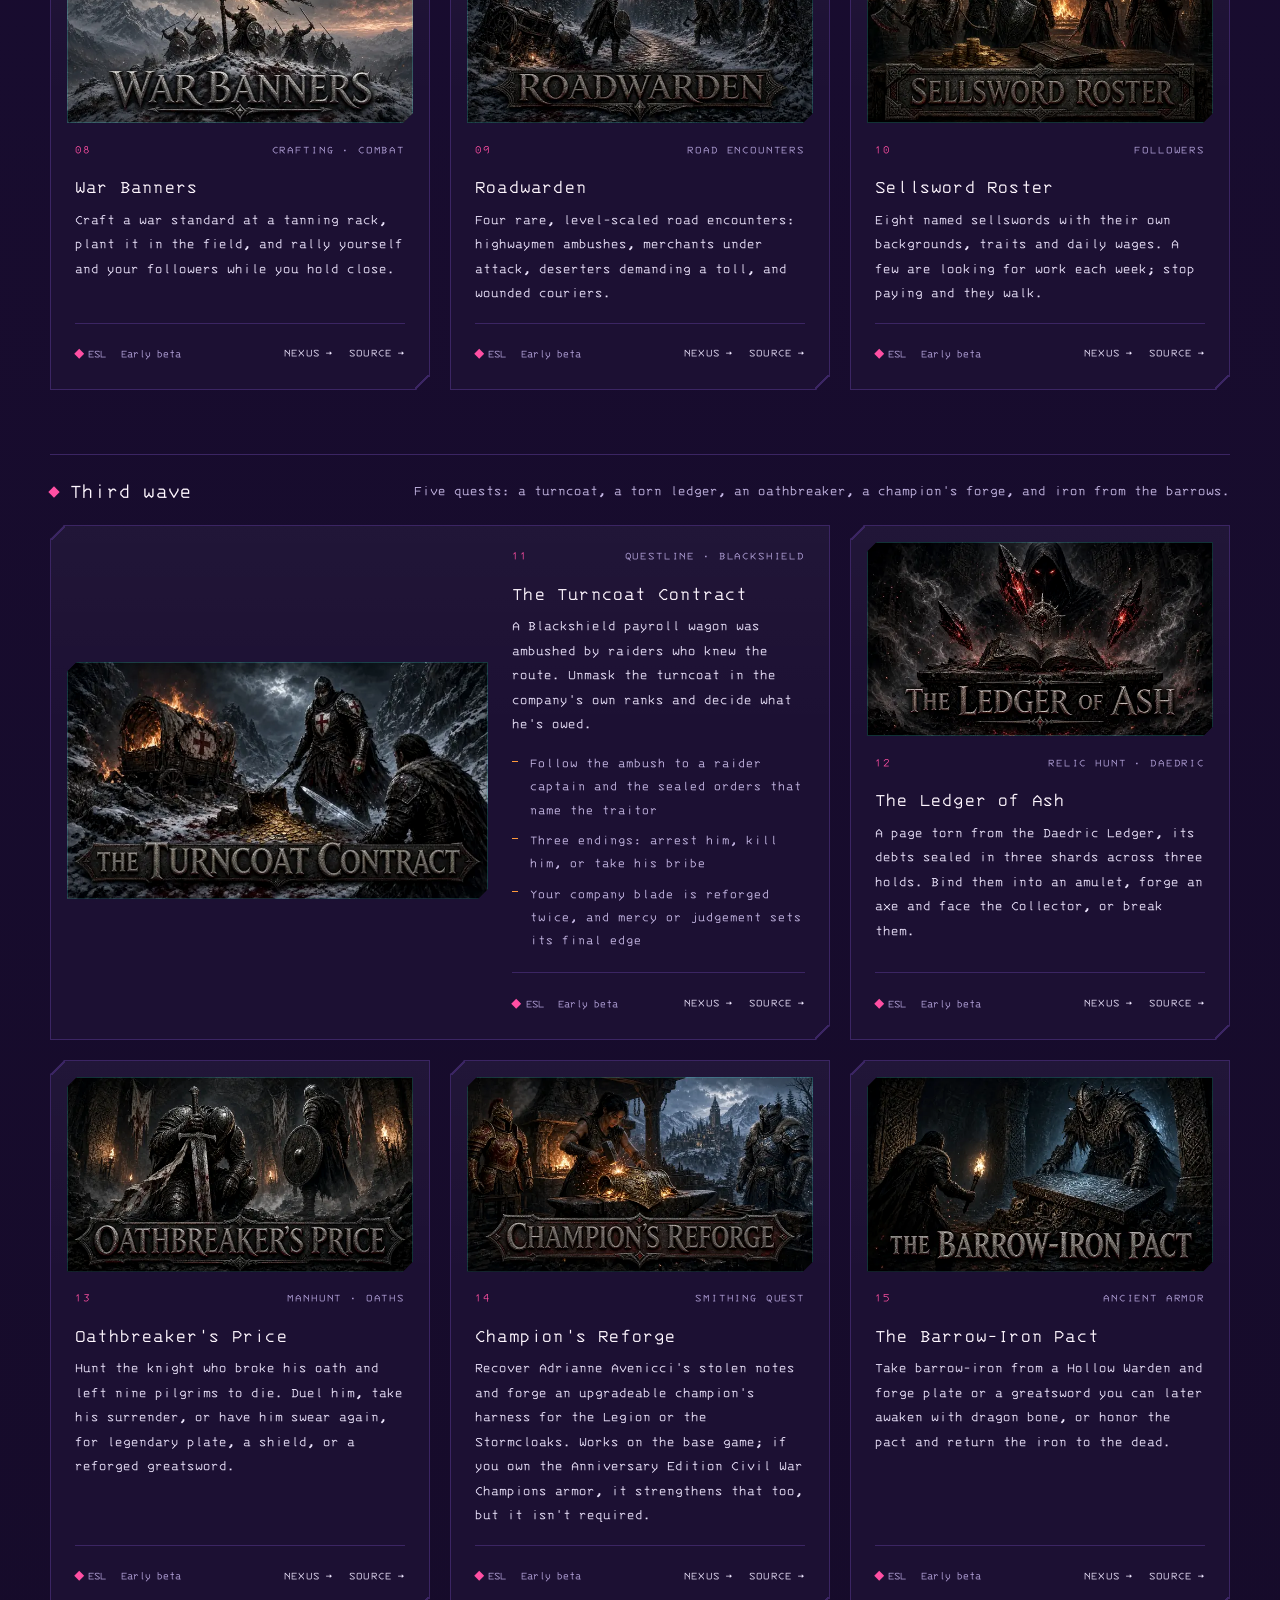
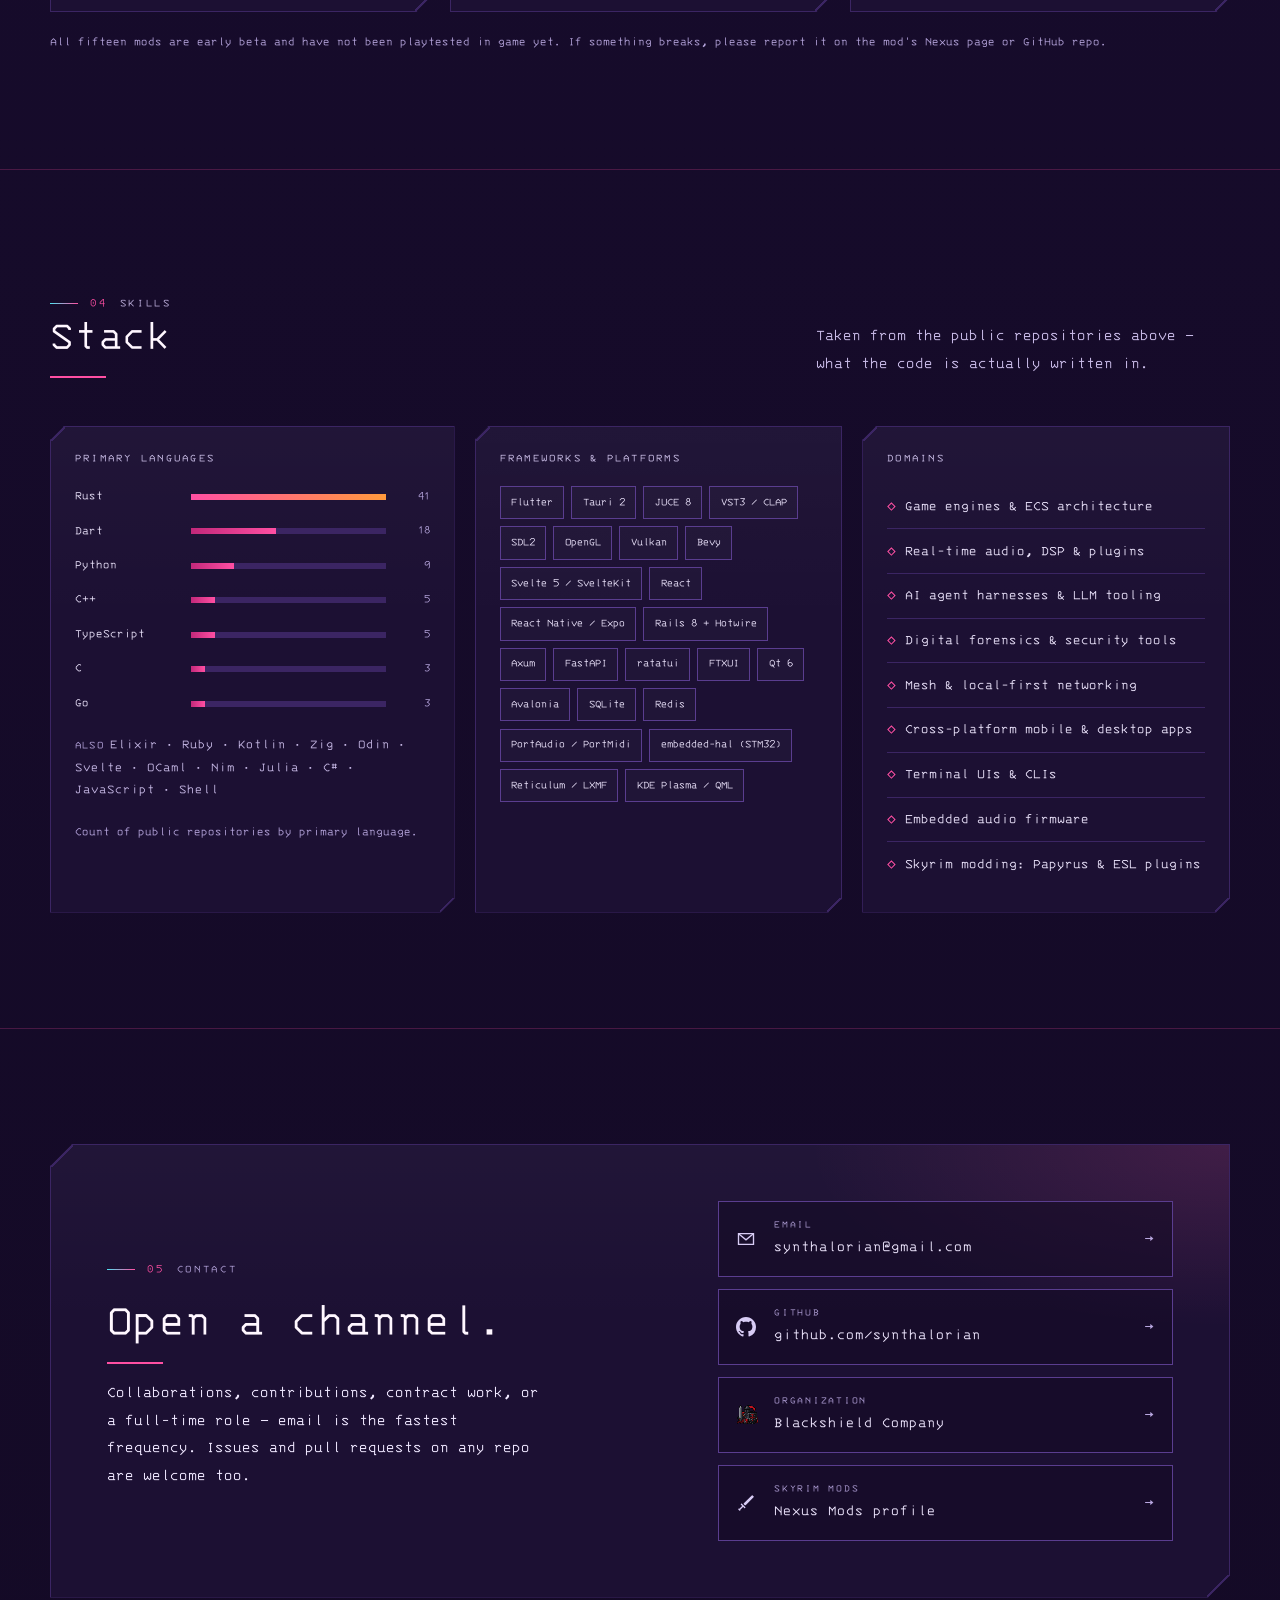
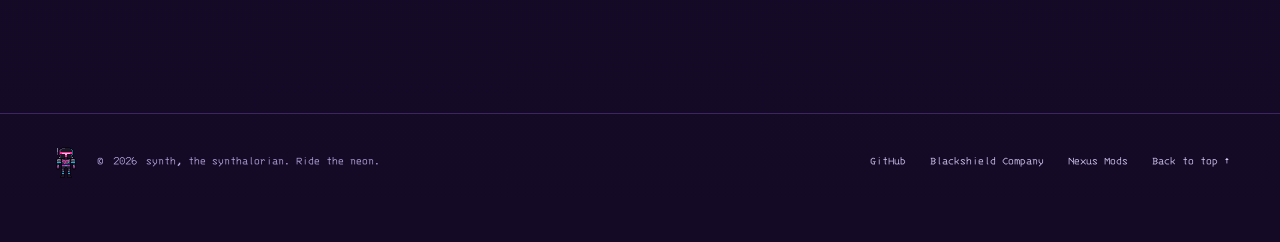
==== commit 3e79b11f: "Use the gunship v2 avatar with the HD gunship hero cover" ====
--- a/index.html
+++ b/index.html
@@ -11,26 +11,26 @@
   <link rel="canonical" href="https://synthalorian.pages.dev/">
 
   <link rel="icon" href="/favicon.svg?v=sunset" type="image/svg+xml">
-  <link rel="apple-touch-icon" href="/apple-touch-icon.png?v=synthalorian">
+  <link rel="apple-touch-icon" href="/apple-touch-icon.png?v=gunship2">
 
   <meta property="og:type" content="website">
   <meta property="og:site_name" content="synth">
   <meta property="og:title" content="synth — the synthalorian">
   <meta property="og:description" content="Neon-lit night runs through open-source game engines, synthesizers and audio tools, AI agent tooling, and offline-first apps. Founder of Blackshield Company.">
   <meta property="og:url" content="https://synthalorian.pages.dev/">
-  <meta property="og:image" content="https://synthalorian.pages.dev/assets/img/og-synthalorian.jpg">
+  <meta property="og:image" content="https://synthalorian.pages.dev/assets/img/og-synthalorian-gunship-v2.jpg">
   <meta property="og:image:width" content="1200">
   <meta property="og:image:height" content="630">
   <meta property="og:image:alt" content="synth, the synthalorian: portfolio card with a helmeted pilot in a neon-lit cockpit, a striped sunset and a magenta perspective grid.">
   <meta name="twitter:card" content="summary_large_image">
   <meta name="twitter:title" content="synth — the synthalorian">
   <meta name="twitter:description" content="Open-source game engines, synthesizers and audio tools, AI agent tooling, and offline-first apps.">
-  <meta name="twitter:image" content="https://synthalorian.pages.dev/assets/img/og-synthalorian.jpg">
+  <meta name="twitter:image" content="https://synthalorian.pages.dev/assets/img/og-synthalorian-gunship-v2.jpg">
 
   <!-- Sets the "js" class before first paint so reveal animations never flash. CSP hash in _headers must match this exact script. -->
   <script>(function(d){var r=d.documentElement;r.classList.remove("no-js");if("IntersectionObserver"in window&&window.matchMedia&&!window.matchMedia("(prefers-reduced-motion: reduce)").matches){r.classList.add("js");setTimeout(function(){if(!window.__synthReveal)r.classList.remove("js")},3000)}})(document);</script>
   <link rel="preload" href="/assets/fonts/3270-nerd-font.woff2" as="font" type="font/woff2" crossorigin>
-  <link rel="stylesheet" href="/assets/css/style.css?v=moves1">
+  <link rel="stylesheet" href="/assets/css/style.css?v=gunship1">
 
   <script type="application/ld+json">
   {
@@ -39,7 +39,7 @@
     "name": "synth",
     "alternateName": "synthalorian",
     "url": "https://synthalorian.pages.dev/",
-    "image": "https://synthalorian.pages.dev/assets/img/synthalorian-avatar-920.jpg",
+    "image": "https://synthalorian.pages.dev/assets/img/synthalorian-avatar-gunship-v2-1024.jpg",
     "email": "mailto:synthalorian@gmail.com",
     "homeLocation": { "@type": "Place", "name": "Florida" },
     "jobTitle": "Software developer",
@@ -99,6 +99,11 @@
     <!-- ============================== HERO ============================== -->
     <section class="hero" id="top" aria-labelledby="hero-title">
       <div class="hero-sky" aria-hidden="true">
+        <picture>
+          <source media="(max-width: 860px)" srcset="/assets/img/hero-gunship-768.webp" type="image/webp">
+          <source srcset="/assets/img/hero-gunship-1920.webp" type="image/webp">
+          <img src="/assets/img/hero-gunship-1920.jpg" width="1920" height="1080" alt="" decoding="async">
+        </picture>
         <span class="hero-grid-floor"></span>
       </div>
       <div class="wrap hero-grid">
@@ -128,8 +133,8 @@
           <span class="portrait-corner bl" aria-hidden="true"></span>
           <div class="portrait-frame">
             <picture>
-              <source srcset="/assets/img/synthalorian-avatar-460.webp 1x, /assets/img/synthalorian-avatar-920.webp 2x" type="image/webp">
-              <img src="/assets/img/synthalorian-avatar-460.jpg" srcset="/assets/img/synthalorian-avatar-460.jpg 1x, /assets/img/synthalorian-avatar-920.jpg 2x" width="460" height="460" alt="synth's avatar, the synthalorian: a pilot in a dark, Mandalorian-style helmet with a glowing pink visor and purple armor with a palm-tree emblem, seated in a cockpit facing a striped synthwave sunset over a neon city and grid." fetchpriority="high">
+              <source srcset="/assets/img/synthalorian-avatar-gunship-v2-512.webp 1x, /assets/img/synthalorian-avatar-gunship-v2-1024.webp 2x" type="image/webp">
+              <img src="/assets/img/synthalorian-avatar-gunship-v2-512.jpg" srcset="/assets/img/synthalorian-avatar-gunship-v2-512.jpg 1x, /assets/img/synthalorian-avatar-gunship-v2-1024.jpg 2x" width="460" height="460" alt="synth's avatar, the synthalorian: a pilot in a dark, Mandalorian-style helmet with a glowing pink visor, a dark scarf and dark purple armor with a pink palm-tree emblem on the chest, seated in a gunship cockpit with the curve of a planet and stars in the window behind him." fetchpriority="high">
             </picture>
           </div>
           <span class="portrait-tag">Cleared for launch</span>
--- a/assets/css/style.css
+++ b/assets/css/style.css
@@ -1516,6 +1516,15 @@
   pointer-events: none;
   background: linear-gradient(180deg, #140a26 0%, #2a0f4a 52%, #5a1659 74%, #140a26 100%);
 }
+.hero-sky picture, .hero-sky img {
+  position: absolute;
+  inset: 0;
+  width: 100%;
+  height: 100%;
+  object-fit: cover;
+  object-position: 60% 40%;
+}
+.hero-sky img { opacity: .5; }
 .hero-sky::before {
   /* readability scrim: text always sits on near-solid deep purple */
   content: "";
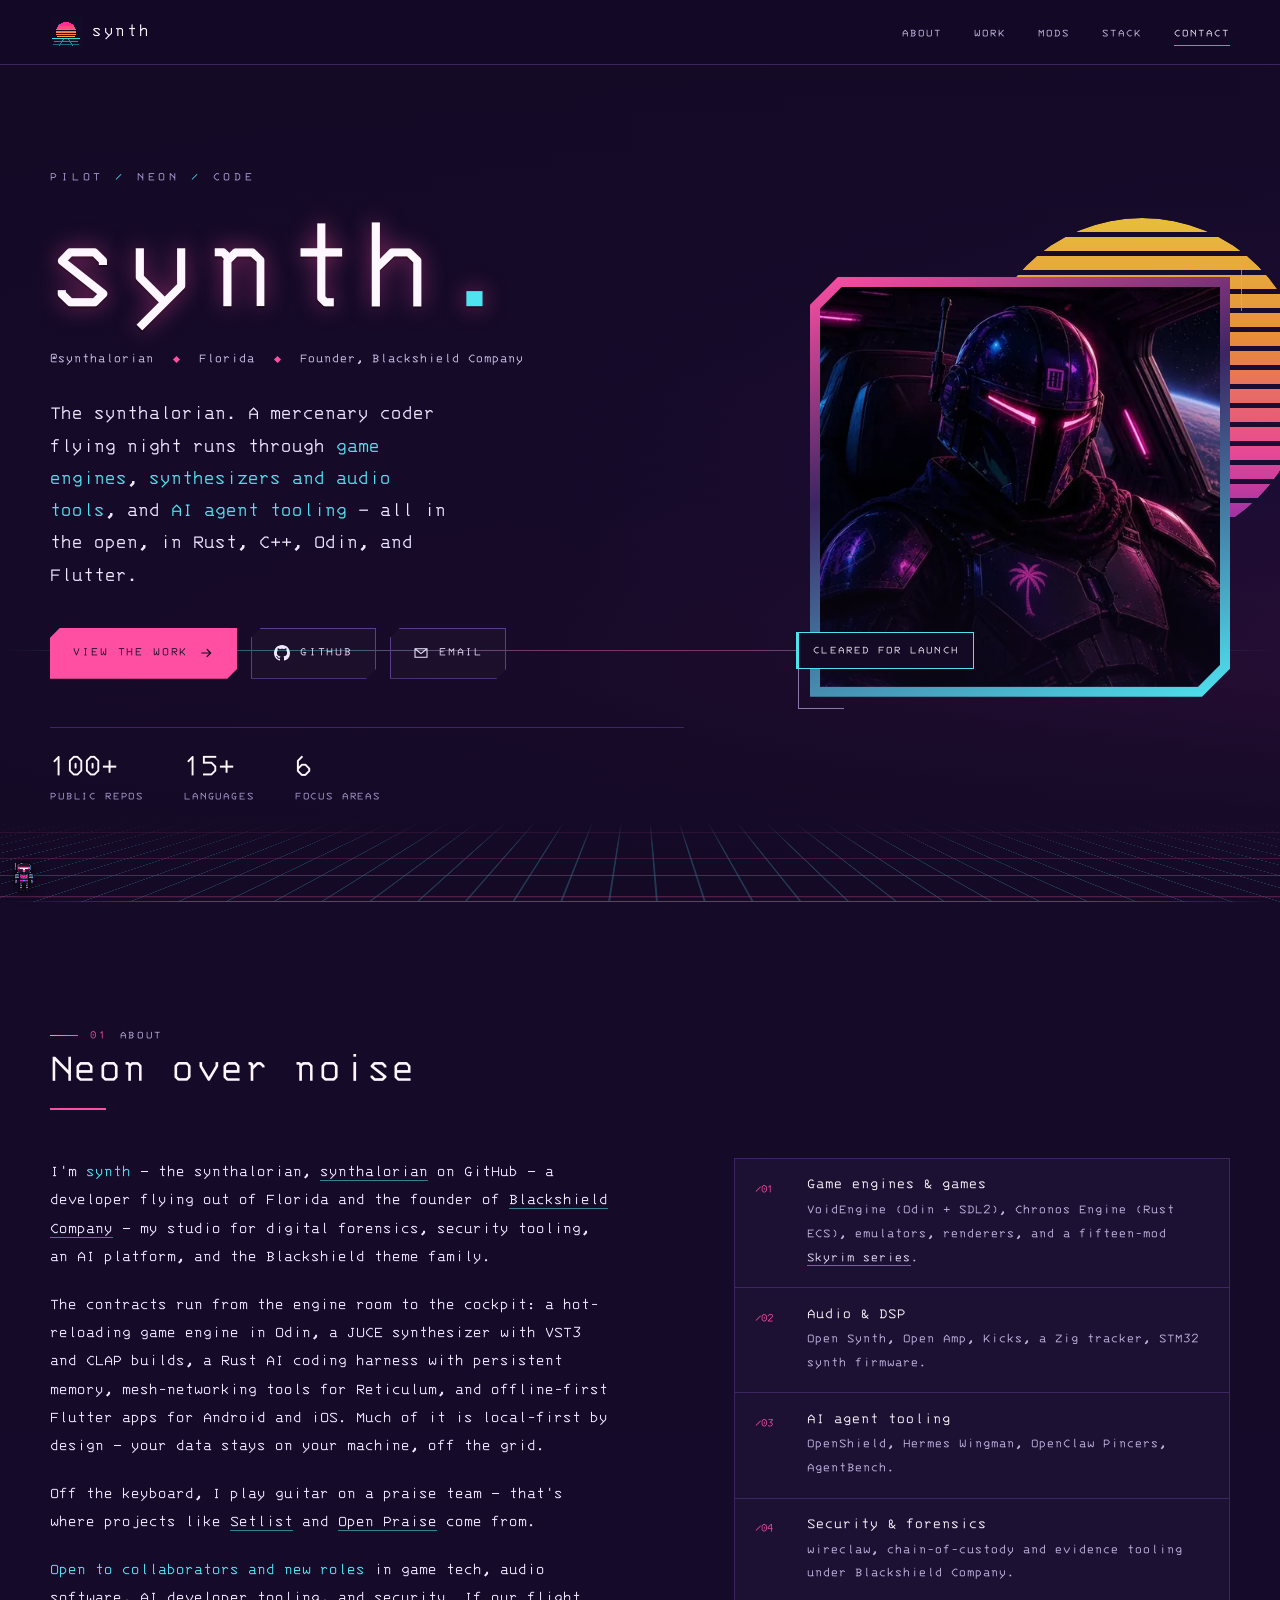
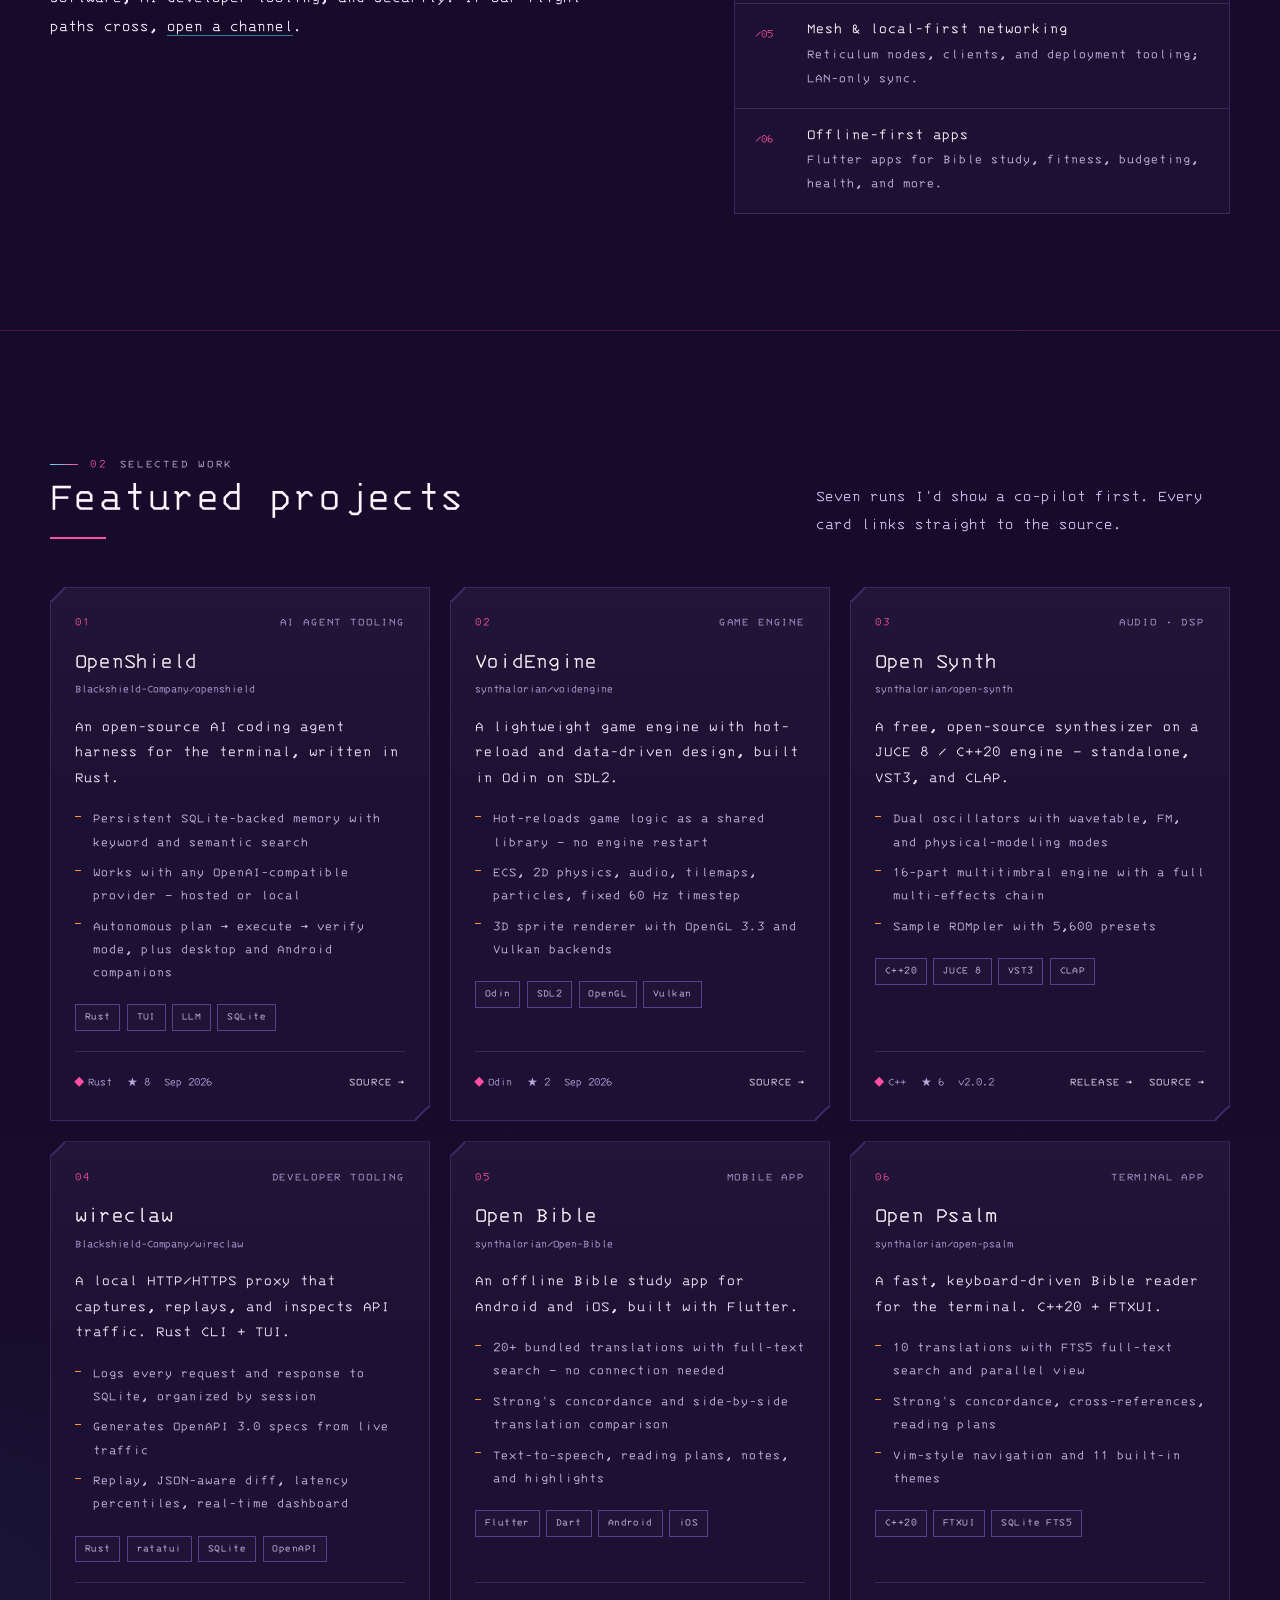
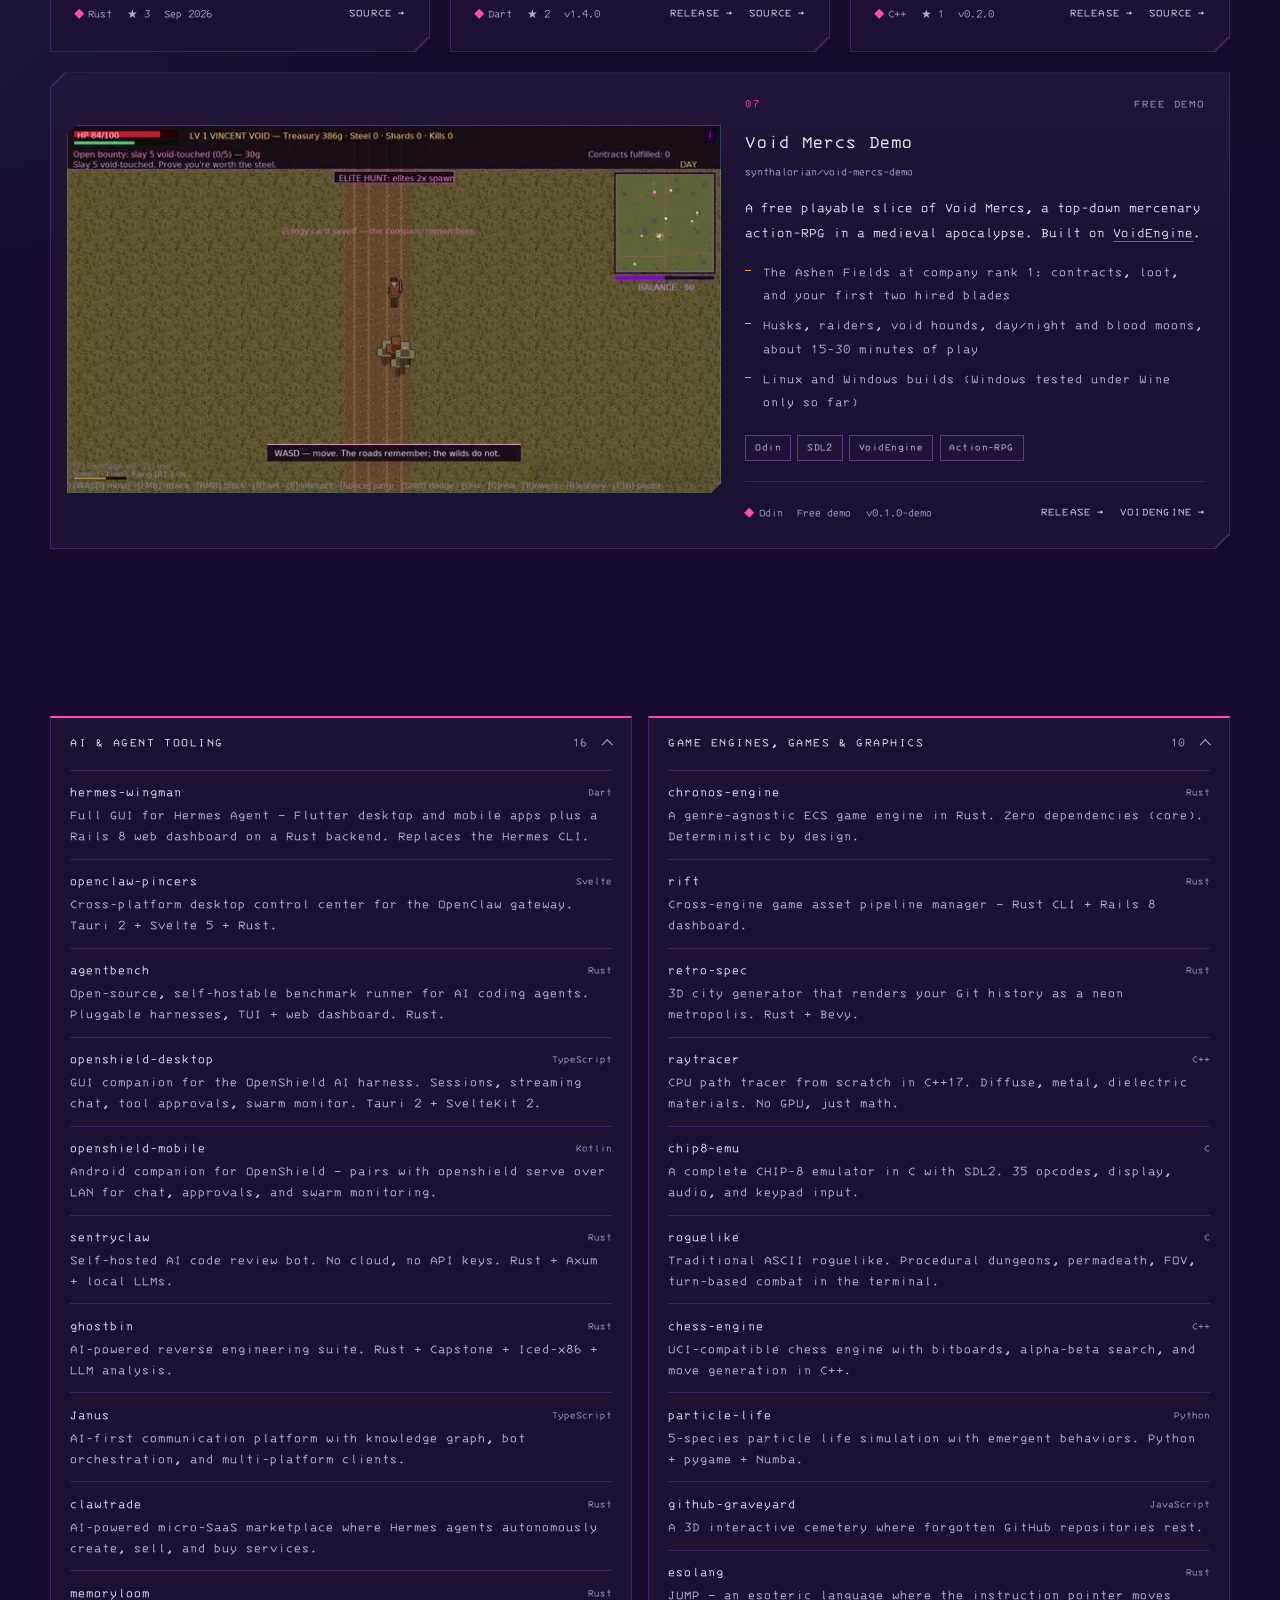
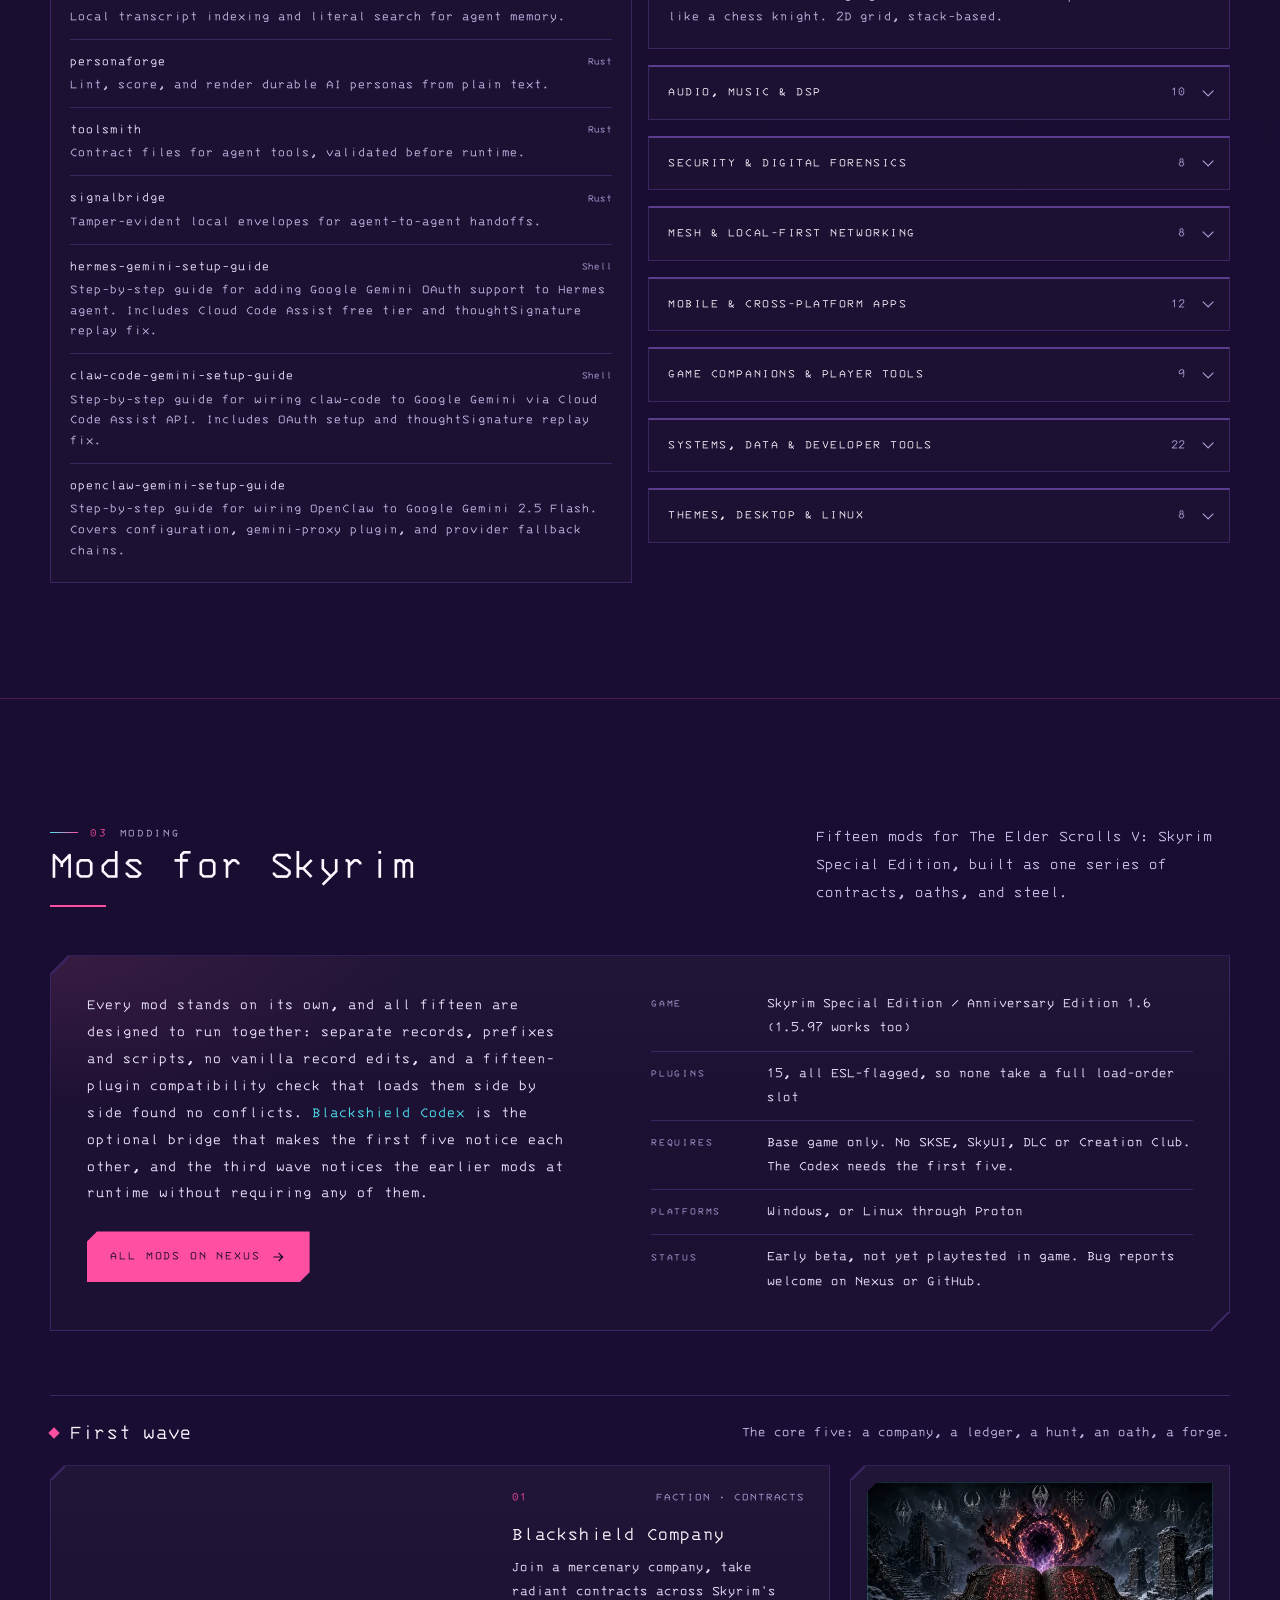
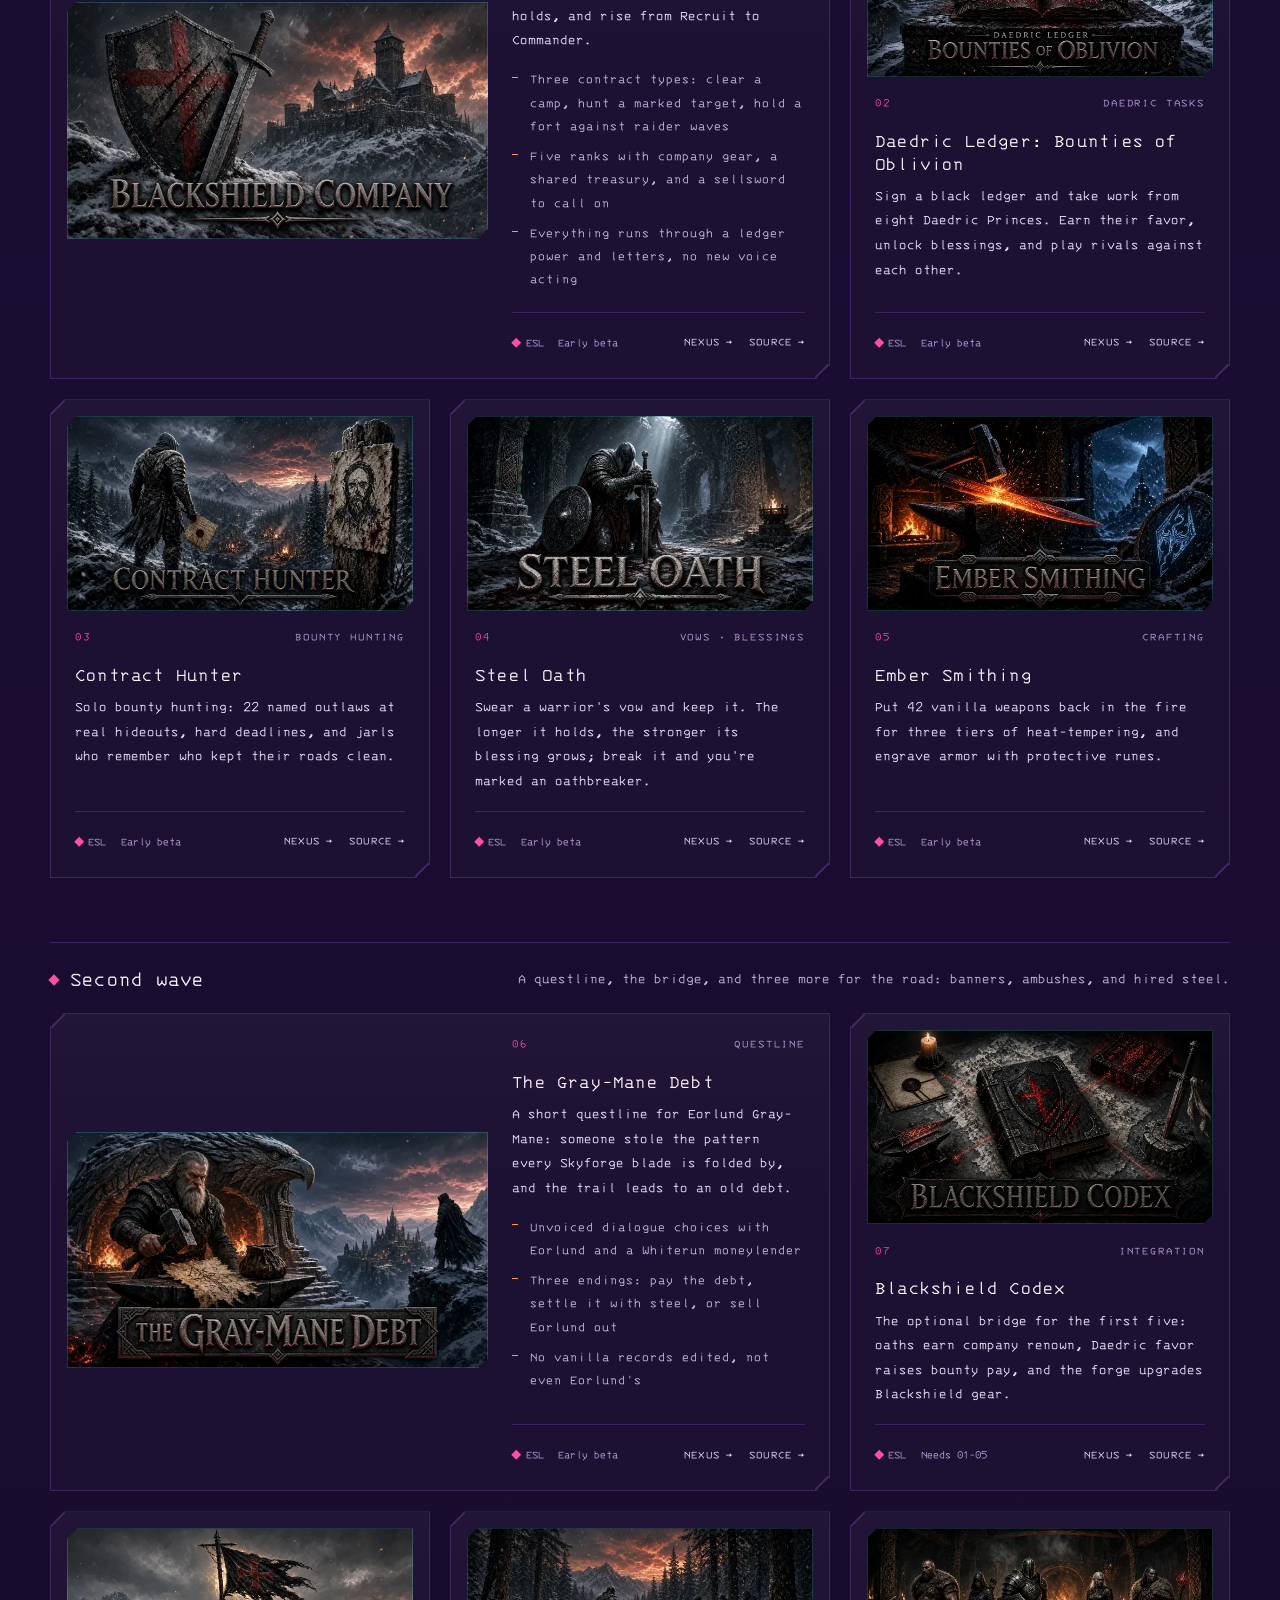
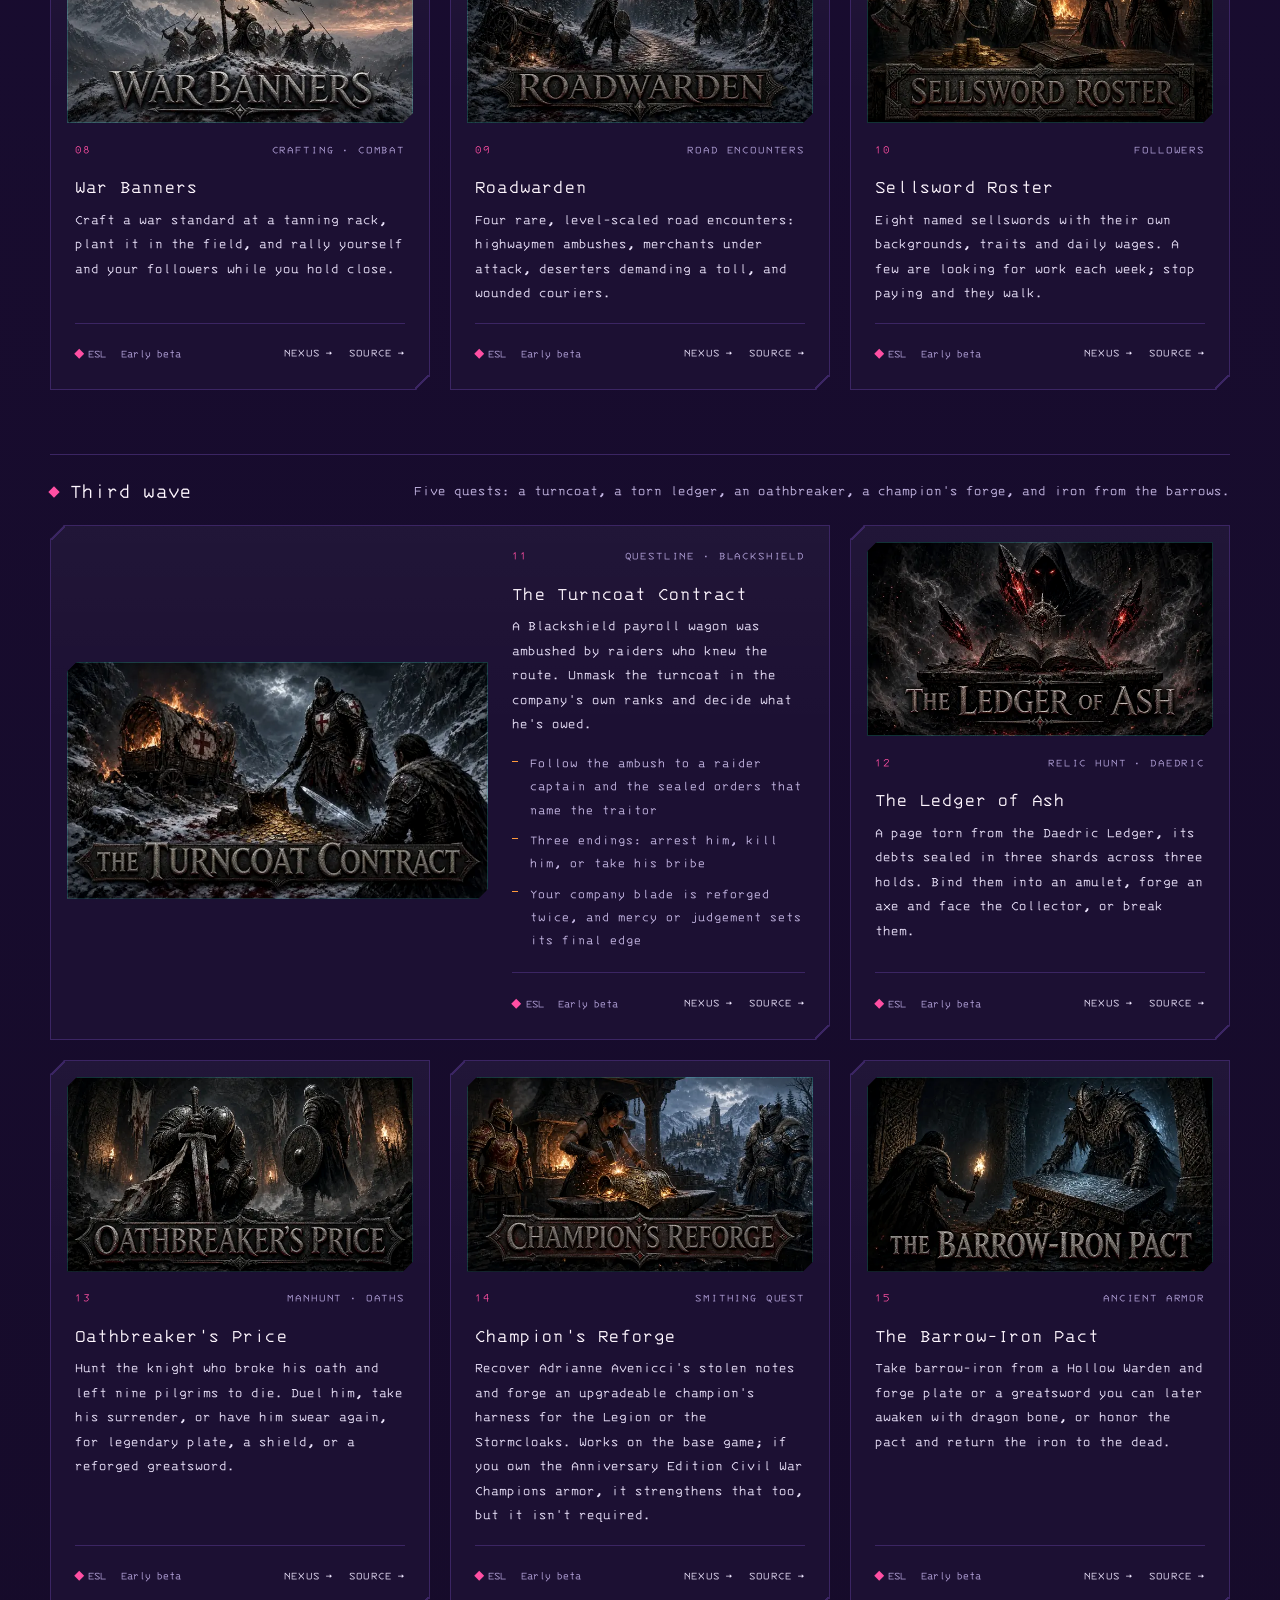
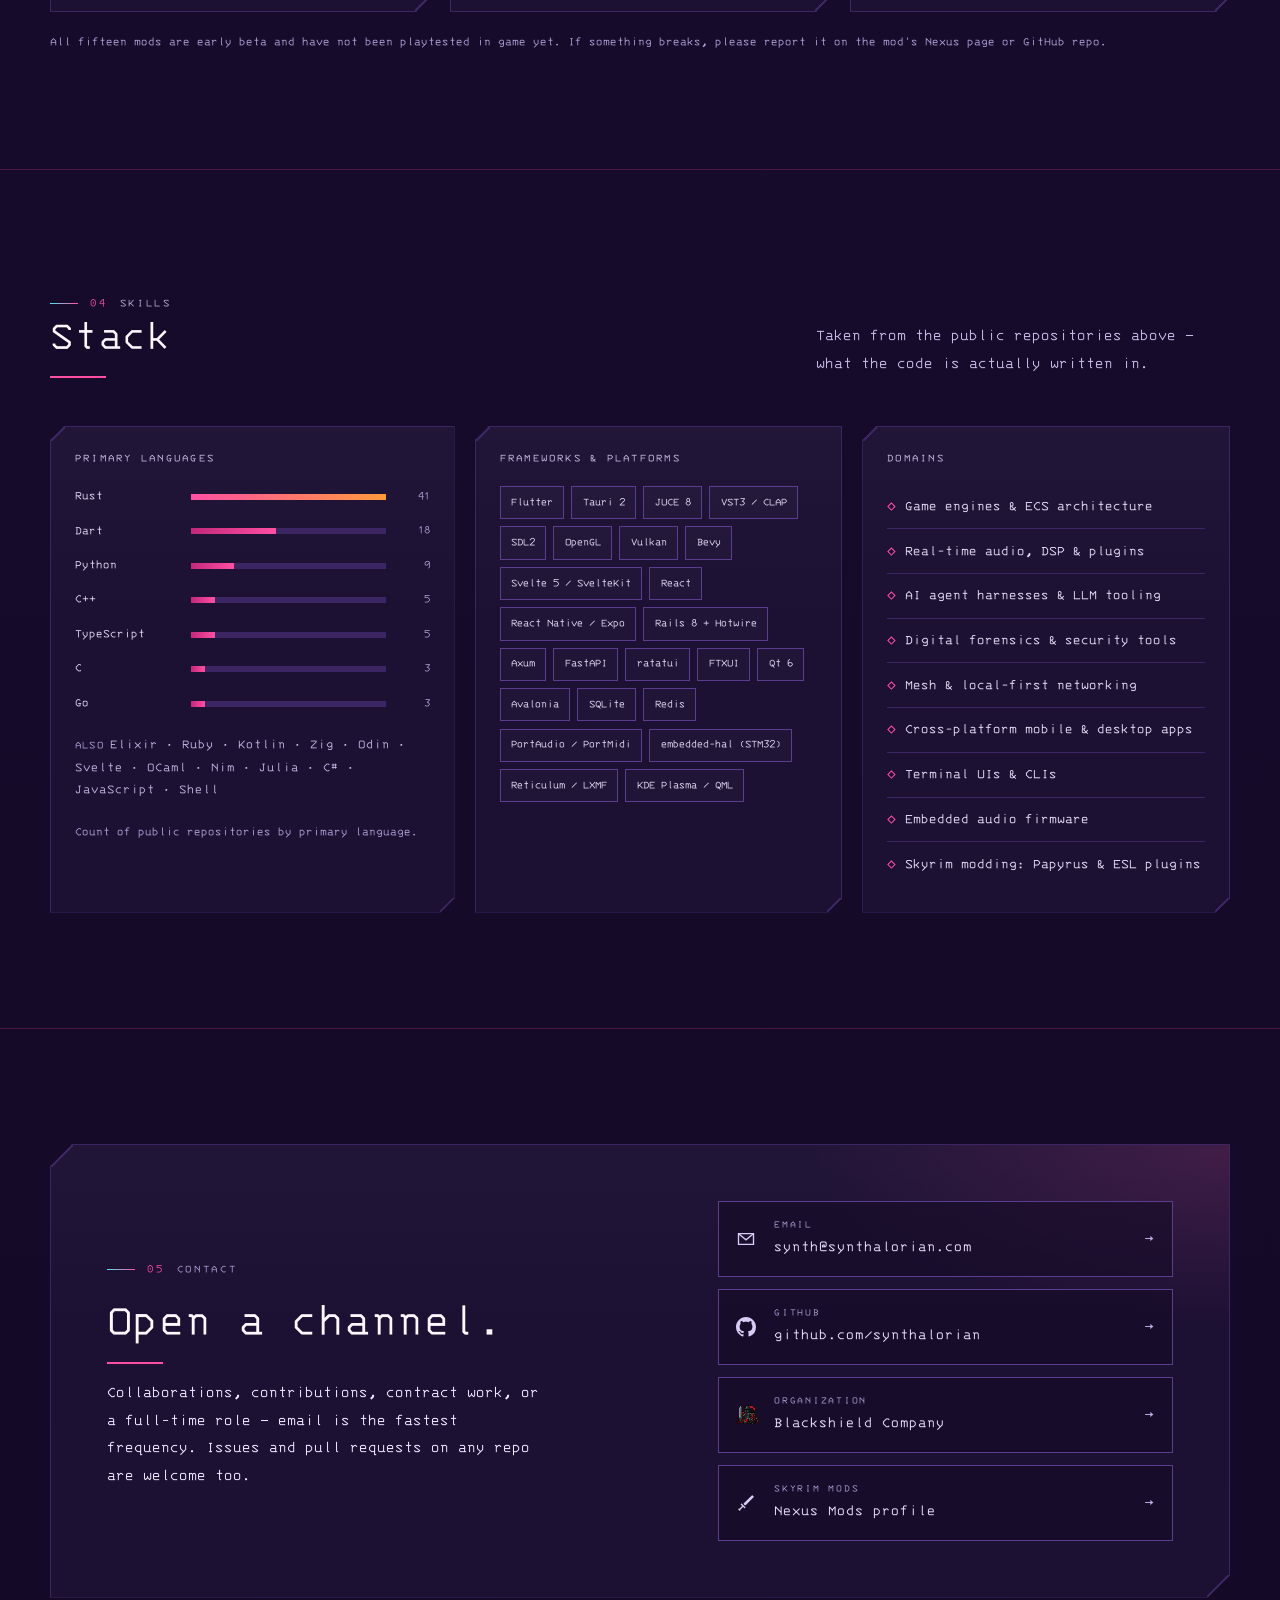
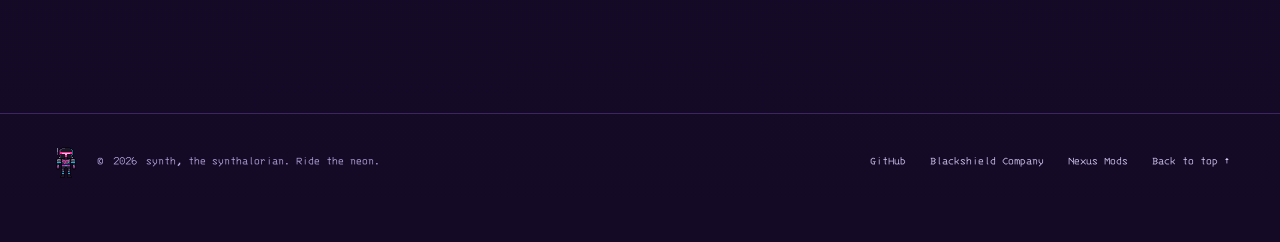
==== commit f5f79e32: "Contact: use synth@synthalorian.com" ====
--- a/index.html
+++ b/index.html
@@ -40,7 +40,7 @@
     "alternateName": "synthalorian",
     "url": "https://synthalorian.pages.dev/",
     "image": "https://synthalorian.pages.dev/assets/img/synthalorian-avatar-gunship-v2-1024.jpg",
-    "email": "mailto:synthalorian@gmail.com",
+    "email": "mailto:synth@synthalorian.com",
     "homeLocation": { "@type": "Place", "name": "Florida" },
     "jobTitle": "Software developer",
     "worksFor": { "@type": "Organization", "name": "Blackshield Company", "url": "https://github.com/Blackshield-Company" },
@@ -119,7 +119,7 @@
           <div class="hero-actions">
             <a class="btn btn-primary" href="#work">View the work <svg aria-hidden="true"><use href="#i-arrow"/></svg></a>
             <a class="btn btn-ghost" href="https://github.com/synthalorian"><svg aria-hidden="true"><use href="#i-github"/></svg> GitHub</a>
-            <a class="btn btn-ghost" href="mailto:synthalorian@gmail.com"><svg aria-hidden="true"><use href="#i-mail"/></svg> Email</a>
+            <a class="btn btn-ghost" href="mailto:synth@synthalorian.com"><svg aria-hidden="true"><use href="#i-mail"/></svg> Email</a>
           </div>
           <dl class="hero-stats">
             <div><dt>Public repos</dt><dd>100+</dd></div>
@@ -918,7 +918,7 @@
             <p>Collaborations, contributions, contract work, or a full-time role — email is the fastest frequency. Issues and pull requests on any repo are welcome too.</p>
           </div>
           <ul class="contact-links">
-            <li><a href="mailto:synthalorian@gmail.com"><svg aria-hidden="true"><use href="#i-mail"/></svg><span><span class="cl-label">Email</span><span class="cl-value">synthalorian@gmail.com</span></span><span class="cl-arrow" aria-hidden="true">→</span></a></li>
+            <li><a href="mailto:synth@synthalorian.com"><svg aria-hidden="true"><use href="#i-mail"/></svg><span><span class="cl-label">Email</span><span class="cl-value">synth@synthalorian.com</span></span><span class="cl-arrow" aria-hidden="true">→</span></a></li>
             <li><a href="https://github.com/synthalorian"><svg aria-hidden="true"><use href="#i-github"/></svg><span><span class="cl-label">GitHub</span><span class="cl-value">github.com/synthalorian</span></span><span class="cl-arrow" aria-hidden="true">→</span></a></li>
             <li><a href="https://github.com/Blackshield-Company"><img class="cl-knight" src="/assets/img/knight/knight-idle.svg" width="24" height="21" alt="" loading="lazy" decoding="async"><span><span class="cl-label">Organization</span><span class="cl-value">Blackshield Company</span></span><span class="cl-arrow" aria-hidden="true">→</span></a></li>
             <li><a href="https://www.nexusmods.com/profile/synthalorian"><svg aria-hidden="true"><use href="#i-sword"/></svg><span><span class="cl-label">Skyrim mods</span><span class="cl-value">Nexus Mods profile</span></span><span class="cl-arrow" aria-hidden="true">→</span></a></li>
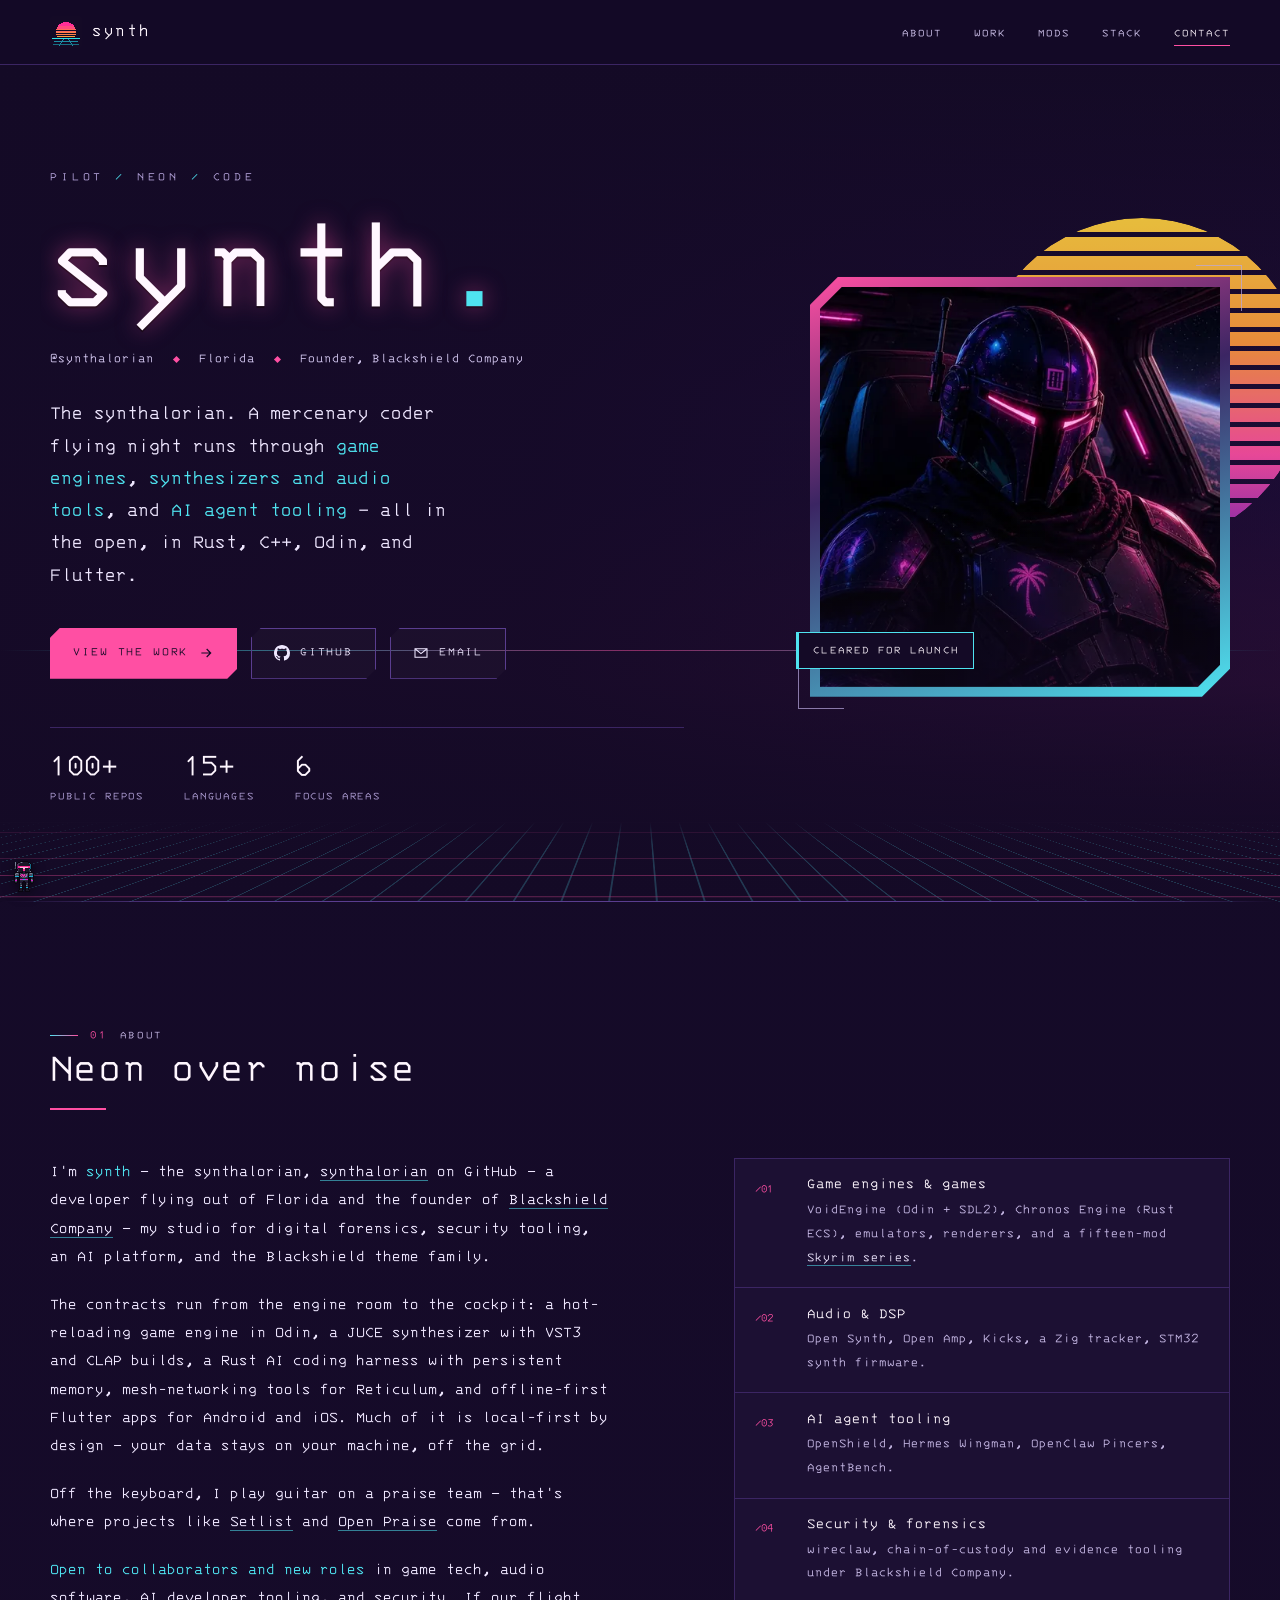
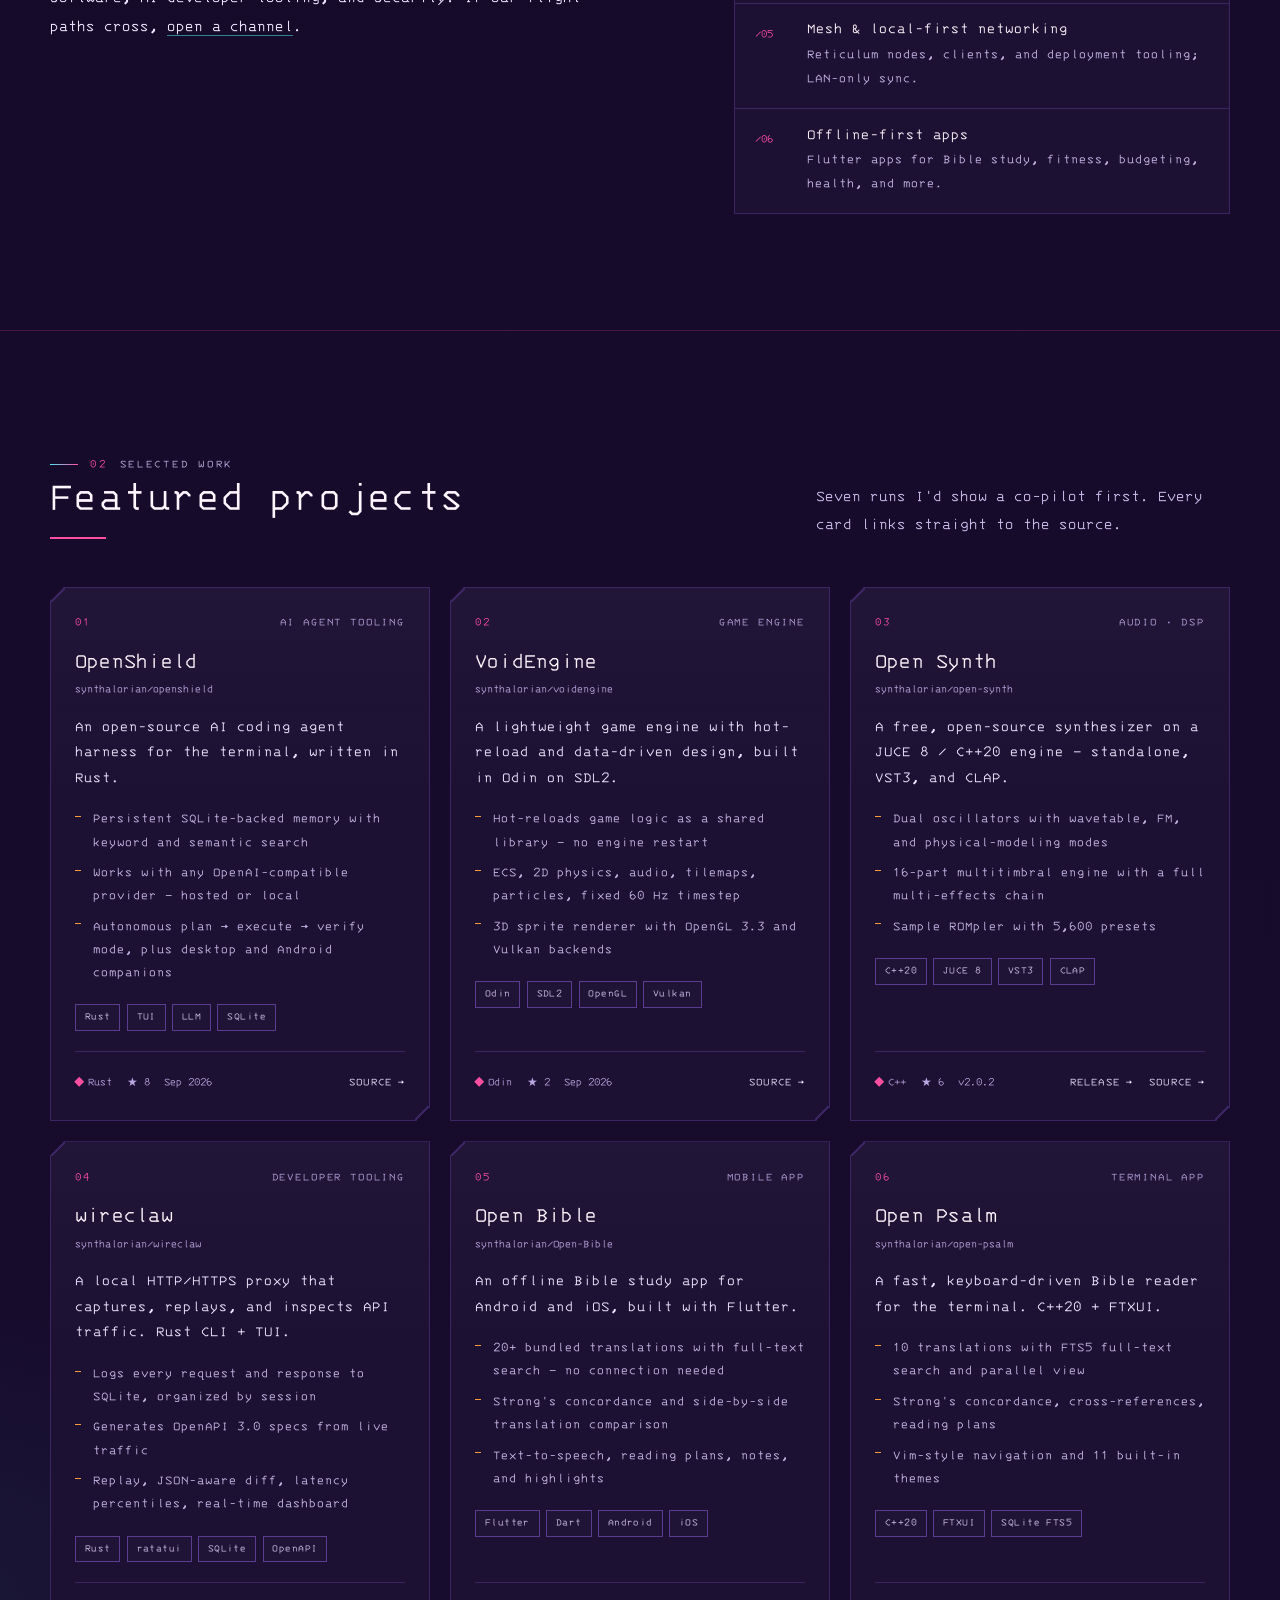
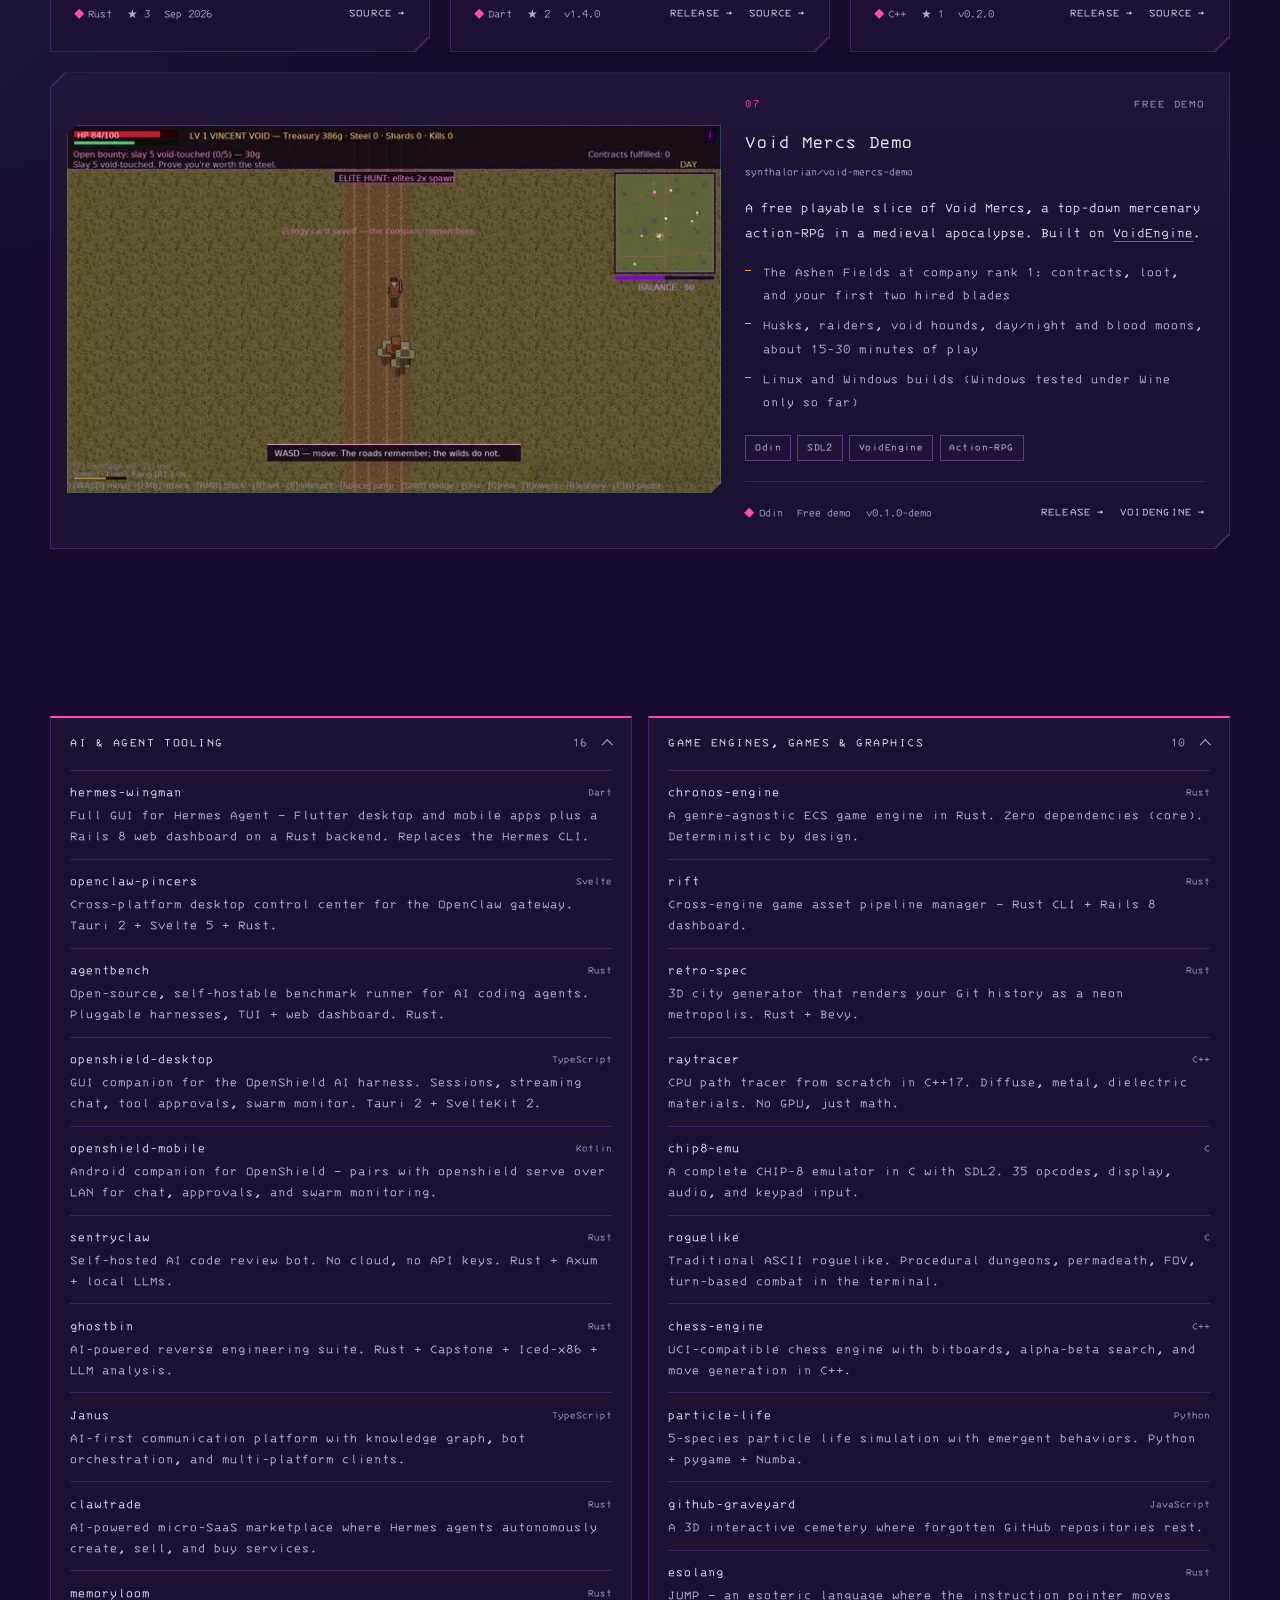
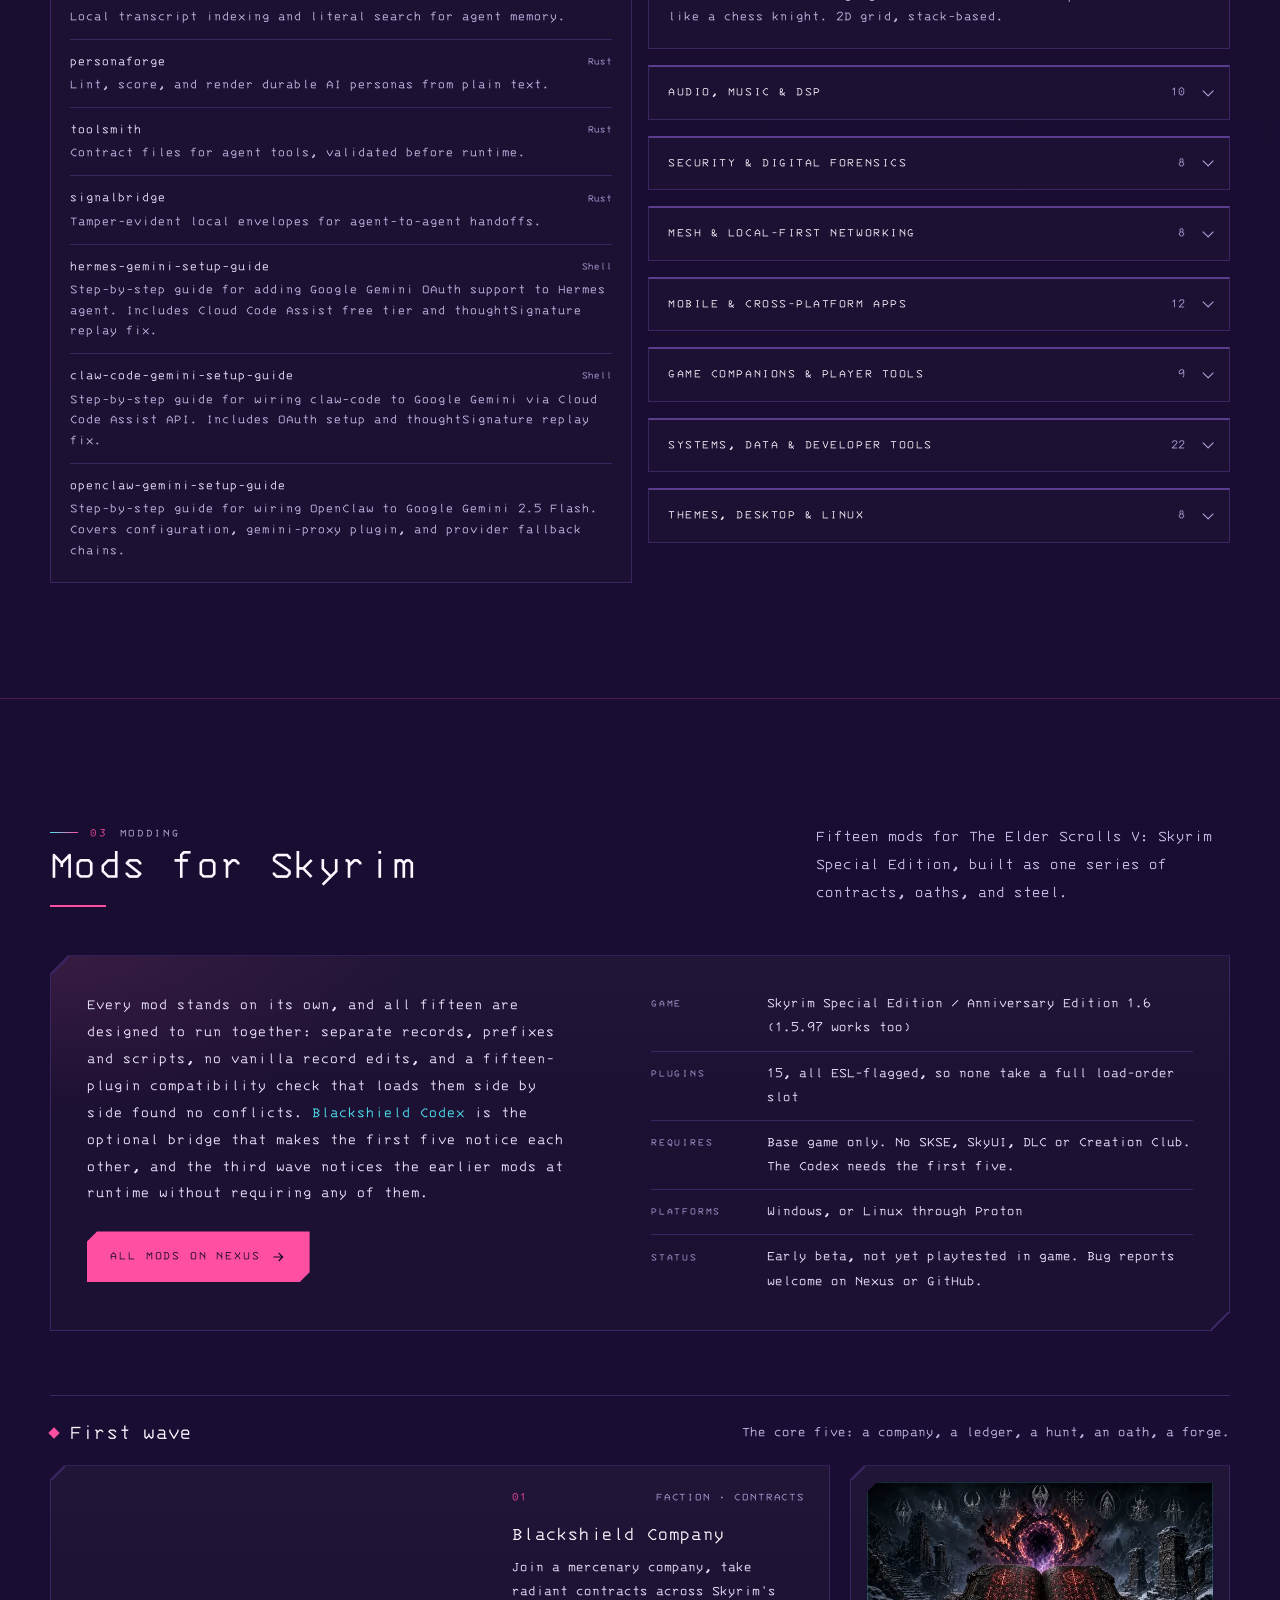
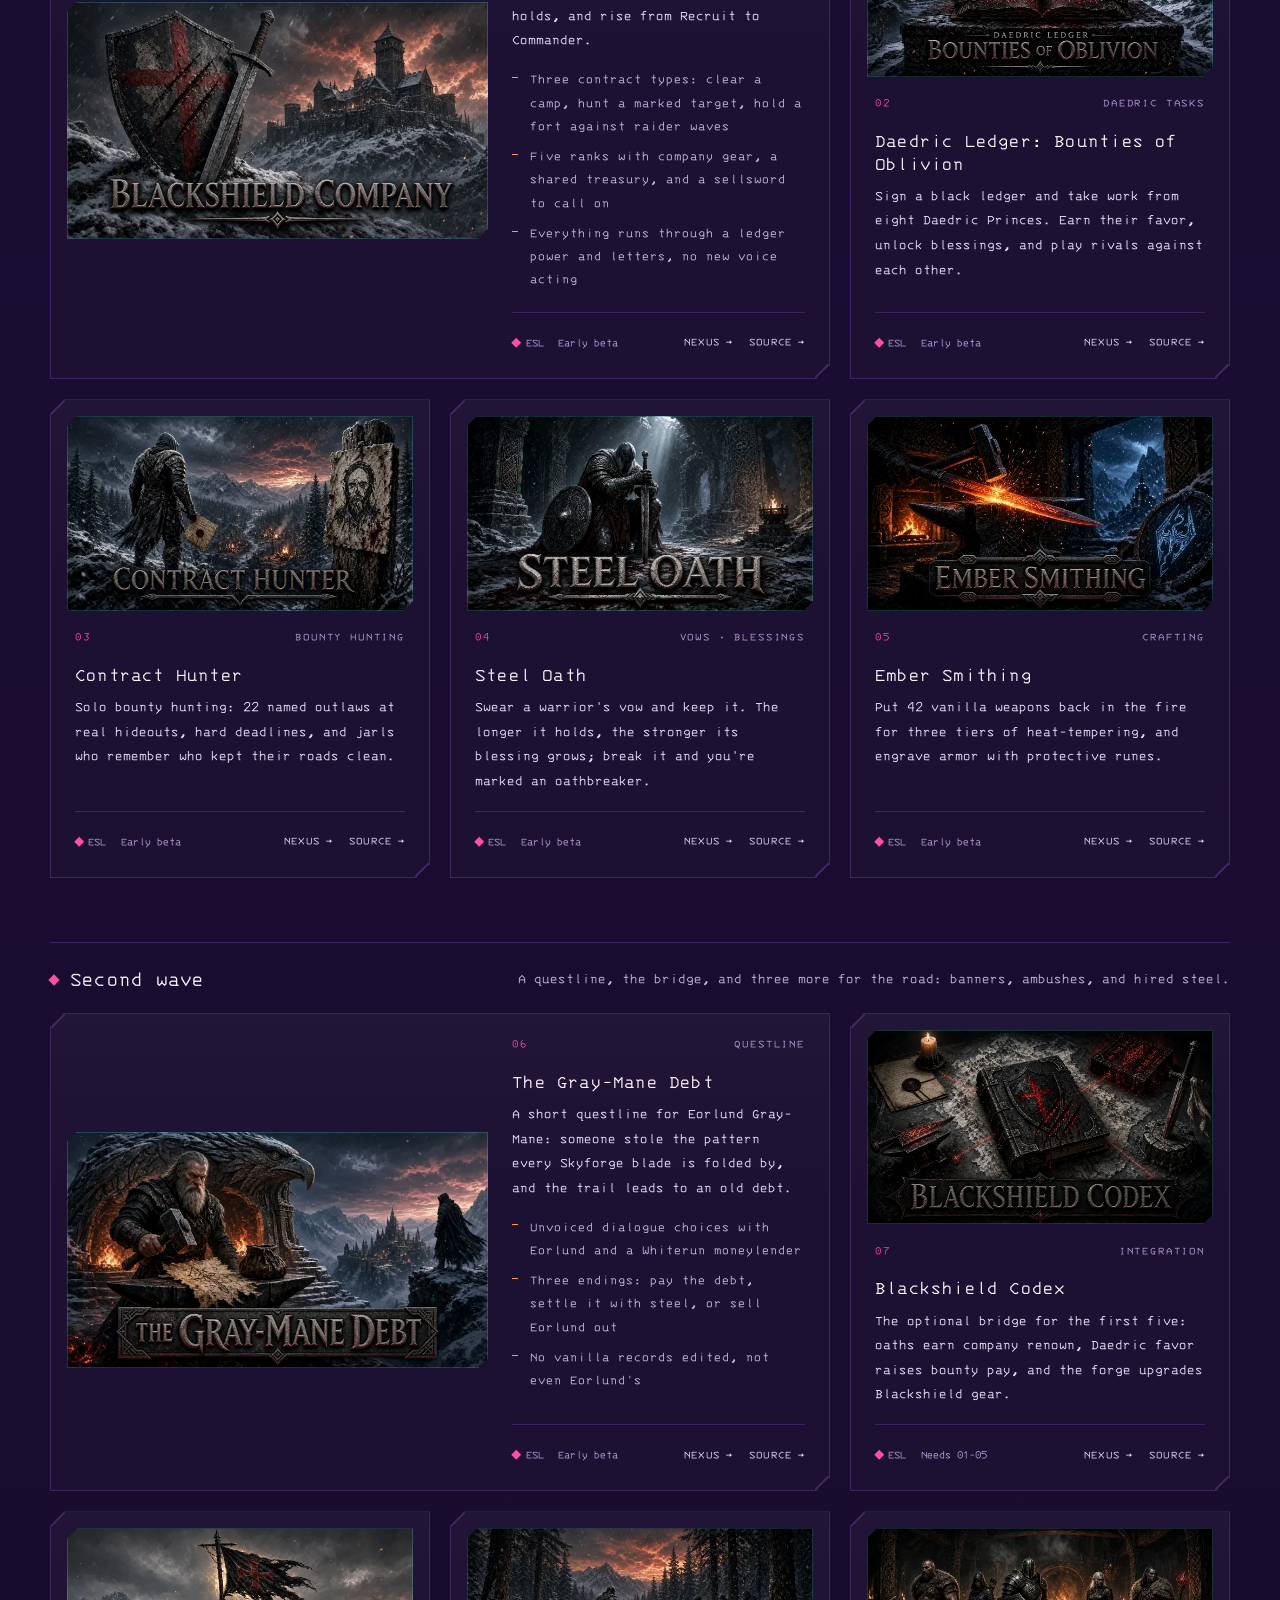
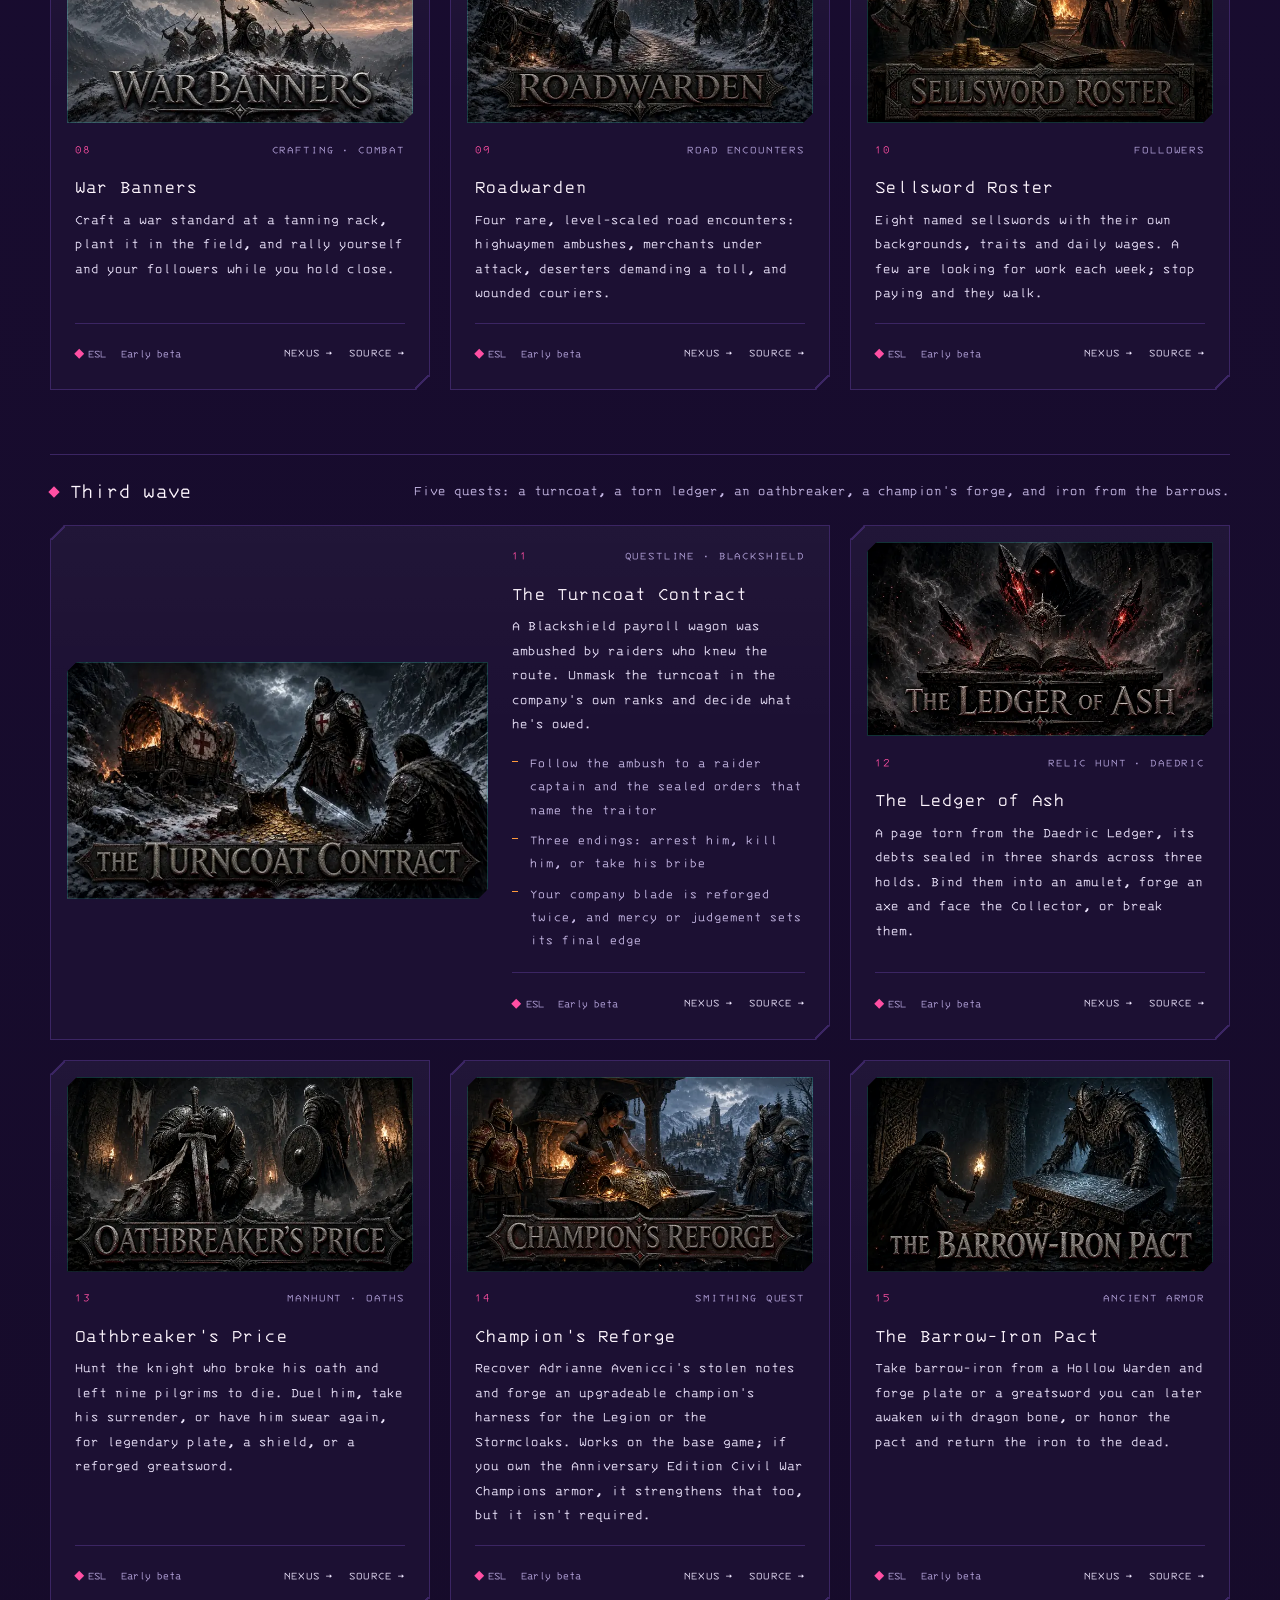
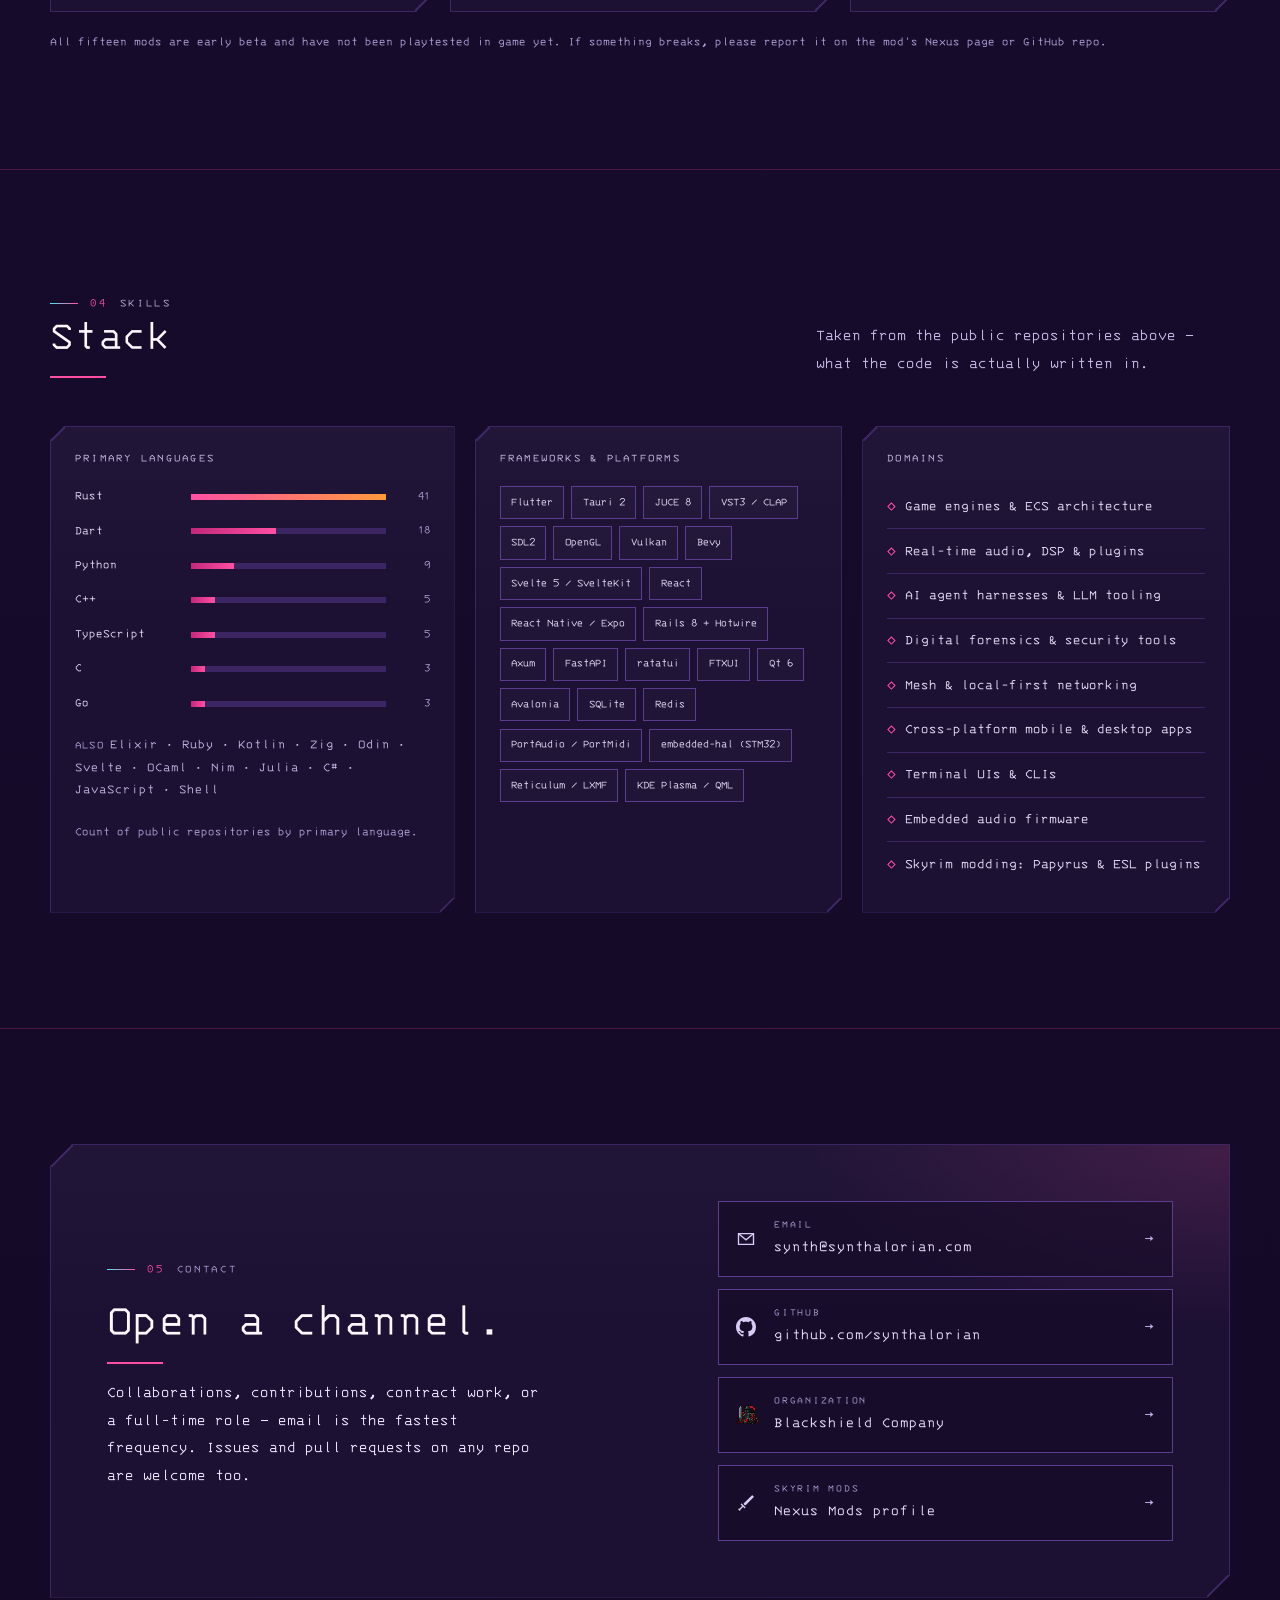
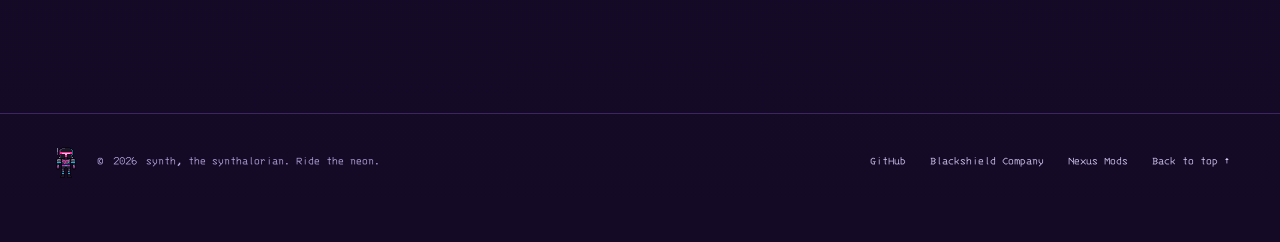
==== commit efdd7032: "Link repos at github.com/synthalorian after the org move" ====
--- a/index.html
+++ b/index.html
@@ -43,10 +43,9 @@
     "email": "mailto:synth@synthalorian.com",
     "homeLocation": { "@type": "Place", "name": "Florida" },
     "jobTitle": "Software developer",
-    "worksFor": { "@type": "Organization", "name": "Blackshield Company", "url": "https://github.com/Blackshield-Company" },
+    "worksFor": { "@type": "Organization", "name": "Blackshield Company", "url": "https://github.com/synthalorian" },
     "sameAs": [
       "https://github.com/synthalorian",
-      "https://github.com/Blackshield-Company",
       "https://synthalorian.github.io/",
       "https://www.nexusmods.com/profile/synthalorian"
     ],
@@ -153,7 +152,7 @@
         </div>
         <div class="about-grid">
           <div class="about-copy reveal">
-            <p>I'm <strong>synth</strong> — the synthalorian, <a href="https://github.com/synthalorian">synthalorian</a> on GitHub — a developer flying out of Florida and the founder of <a href="https://github.com/Blackshield-Company">Blackshield Company</a> — my studio for digital forensics, security tooling, an AI platform, and the Blackshield theme family.</p>
+            <p>I'm <strong>synth</strong> — the synthalorian, <a href="https://github.com/synthalorian">synthalorian</a> on GitHub — a developer flying out of Florida and the founder of <a href="https://github.com/synthalorian">Blackshield Company</a> — my studio for digital forensics, security tooling, an AI platform, and the Blackshield theme family.</p>
             <p>The contracts run from the engine room to the cockpit: a hot-reloading game engine in Odin, a JUCE synthesizer with VST3 and CLAP builds, a Rust AI coding harness with persistent memory, mesh-networking tools for Reticulum, and offline-first Flutter apps for Android and iOS. Much of it is local-first by design — your data stays on your machine, off the grid.</p>
             <p>Off the keyboard, I play guitar on a praise team — that's where projects like <a href="https://github.com/synthalorian/setlist">Setlist</a> and <a href="https://github.com/synthalorian/Open-Praise">Open Praise</a> come from.</p>
             <p><strong>Open to collaborators and new roles</strong> in game tech, audio software, AI developer tooling, and security. If our flight paths cross, <a href="#contact">open a channel</a>.</p>
@@ -184,8 +183,8 @@
         <div class="cards">
           <article class="card panel reveal" id="project-openshield" aria-labelledby="p1">
             <div class="card-top"><span class="card-index">01</span><span class="card-kind">AI agent tooling</span></div>
-            <h3 id="p1"><a href="https://github.com/Blackshield-Company/openshield">OpenShield</a></h3>
-            <p class="card-repo">Blackshield-Company/openshield</p>
+            <h3 id="p1"><a href="https://github.com/synthalorian/openshield">OpenShield</a></h3>
+            <p class="card-repo">synthalorian/openshield</p>
             <p class="card-desc">An open-source AI coding agent harness for the terminal, written in Rust.</p>
             <ul class="card-points">
               <li>Persistent SQLite-backed memory with keyword and semantic search</li>
@@ -195,7 +194,7 @@
             <ul class="tags"><li>Rust</li><li>TUI</li><li>LLM</li><li>SQLite</li></ul>
             <div class="card-foot">
               <p class="card-meta"><span class="lang">Rust</span><span>★ 8</span><span>Sep 2026</span></p>
-              <div class="card-links"><a href="https://github.com/Blackshield-Company/openshield" aria-label="OpenShield source on GitHub">Source <span aria-hidden="true">→</span></a></div>
+              <div class="card-links"><a href="https://github.com/synthalorian/openshield" aria-label="OpenShield source on GitHub">Source <span aria-hidden="true">→</span></a></div>
             </div>
           </article>
 
@@ -238,8 +237,8 @@
 
           <article class="card panel reveal" id="project-wireclaw" aria-labelledby="p4">
             <div class="card-top"><span class="card-index">04</span><span class="card-kind">Developer tooling</span></div>
-            <h3 id="p4"><a href="https://github.com/Blackshield-Company/wireclaw">wireclaw</a></h3>
-            <p class="card-repo">Blackshield-Company/wireclaw</p>
+            <h3 id="p4"><a href="https://github.com/synthalorian/wireclaw">wireclaw</a></h3>
+            <p class="card-repo">synthalorian/wireclaw</p>
             <p class="card-desc">A local HTTP/HTTPS proxy that captures, replays, and inspects API traffic. Rust CLI + TUI.</p>
             <ul class="card-points">
               <li>Logs every request and response to SQLite, organized by session</li>
@@ -249,7 +248,7 @@
             <ul class="tags"><li>Rust</li><li>ratatui</li><li>SQLite</li><li>OpenAPI</li></ul>
             <div class="card-foot">
               <p class="card-meta"><span class="lang">Rust</span><span>★ 3</span><span>Sep 2026</span></p>
-              <div class="card-links"><a href="https://github.com/Blackshield-Company/wireclaw" aria-label="wireclaw source on GitHub">Source <span aria-hidden="true">→</span></a></div>
+              <div class="card-links"><a href="https://github.com/synthalorian/wireclaw" aria-label="wireclaw source on GitHub">Source <span aria-hidden="true">→</span></a></div>
             </div>
           </article>
 
@@ -335,10 +334,10 @@
             <li><a href="https://github.com/synthalorian/hermes-wingman">hermes-wingman</a><span class="w-desc">Full GUI for Hermes Agent — Flutter desktop and mobile apps plus a Rails 8 web dashboard on a Rust backend. Replaces the Hermes CLI.</span><span class="w-lang">Dart</span></li>
             <li><a href="https://github.com/synthalorian/openclaw-pincers">openclaw-pincers</a><span class="w-desc">Cross-platform desktop control center for the OpenClaw gateway. Tauri 2 + Svelte 5 + Rust.</span><span class="w-lang">Svelte</span></li>
             <li><a href="https://github.com/synthalorian/agentbench">agentbench</a><span class="w-desc">Open-source, self-hostable benchmark runner for AI coding agents. Pluggable harnesses, TUI + web dashboard. Rust.</span><span class="w-lang">Rust</span></li>
-            <li><a href="https://github.com/Blackshield-Company/openshield-desktop">openshield-desktop</a><span class="w-desc">GUI companion for the OpenShield AI harness. Sessions, streaming chat, tool approvals, swarm monitor. Tauri 2 + SvelteKit 2.</span><span class="w-lang">TypeScript</span></li>
-            <li><a href="https://github.com/Blackshield-Company/openshield-mobile">openshield-mobile</a><span class="w-desc">Android companion for OpenShield — pairs with openshield serve over LAN for chat, approvals, and swarm monitoring.</span><span class="w-lang">Kotlin</span></li>
-            <li><a href="https://github.com/Blackshield-Company/sentryclaw">sentryclaw</a><span class="w-desc">Self-hosted AI code review bot. No cloud, no API keys. Rust + Axum + local LLMs.</span><span class="w-lang">Rust</span></li>
-            <li><a href="https://github.com/Blackshield-Company/ghostbin">ghostbin</a><span class="w-desc">AI-powered reverse engineering suite. Rust + Capstone + Iced-x86 + LLM analysis.</span><span class="w-lang">Rust</span></li>
+            <li><a href="https://github.com/synthalorian/openshield-desktop">openshield-desktop</a><span class="w-desc">GUI companion for the OpenShield AI harness. Sessions, streaming chat, tool approvals, swarm monitor. Tauri 2 + SvelteKit 2.</span><span class="w-lang">TypeScript</span></li>
+            <li><a href="https://github.com/synthalorian/openshield-mobile">openshield-mobile</a><span class="w-desc">Android companion for OpenShield — pairs with openshield serve over LAN for chat, approvals, and swarm monitoring.</span><span class="w-lang">Kotlin</span></li>
+            <li><a href="https://github.com/synthalorian/sentryclaw">sentryclaw</a><span class="w-desc">Self-hosted AI code review bot. No cloud, no API keys. Rust + Axum + local LLMs.</span><span class="w-lang">Rust</span></li>
+            <li><a href="https://github.com/synthalorian/ghostbin">ghostbin</a><span class="w-desc">AI-powered reverse engineering suite. Rust + Capstone + Iced-x86 + LLM analysis.</span><span class="w-lang">Rust</span></li>
             <li><a href="https://github.com/synthalorian/Janus">Janus</a><span class="w-desc">AI-first communication platform with knowledge graph, bot orchestration, and multi-platform clients.</span><span class="w-lang">TypeScript</span></li>
             <li><a href="https://github.com/synthalorian/clawtrade">clawtrade</a><span class="w-desc">AI-powered micro-SaaS marketplace where Hermes agents autonomously create, sell, and buy services.</span><span class="w-lang">Rust</span></li>
             <li><a href="https://github.com/synthalorian/memoryloom">memoryloom</a><span class="w-desc">Local transcript indexing and literal search for agent memory.</span><span class="w-lang">Rust</span></li>
@@ -383,14 +382,14 @@
         <details class="work-group reveal" id="more-security-digital-forensics" open>
           <summary><span class="wg-title">Security &amp; digital forensics</span><span class="wg-count">8</span></summary>
           <ul class="work-list">
-            <li><a href="https://github.com/Blackshield-Company/custody">custody</a><span class="w-desc">Tamper-evident chain-of-custody log for digital evidence.</span><span class="w-lang">Rust</span></li>
-            <li><a href="https://github.com/Blackshield-Company/timeline">timeline</a><span class="w-desc">Evidence timeline builder for investigators and defense attorneys.</span><span class="w-lang">Rust</span></li>
-            <li><a href="https://github.com/Blackshield-Company/exifguard">exifguard</a><span class="w-desc">Batch forensic EXIF verifier for evidence photos.</span><span class="w-lang">Rust</span></li>
-            <li><a href="https://github.com/Blackshield-Company/beacon">beacon</a><span class="w-desc">Interactive cybercrime evidence-preservation and reporting guide for victims.</span><span class="w-lang">Rust</span></li>
-            <li><a href="https://github.com/Blackshield-Company/blotter">blotter</a><span class="w-desc">Normalizer and explorer for public crime/incident data.</span><span class="w-lang">Rust</span></li>
-            <li><a href="https://github.com/Blackshield-Company/docket">docket</a><span class="w-desc">Local-first case file organizer for public defenders.</span><span class="w-lang">Rust</span></li>
-            <li><a href="https://github.com/Blackshield-Company/scamshield">scamshield</a><span class="w-desc">Offline scam pattern detector protecting elderly users and families.</span><span class="w-lang">Dart</span></li>
-            <li><a href="https://github.com/Blackshield-Company/loopback">loopback</a><span class="w-desc">Self-hosted webhook testing tunnel with replay, inspection, programmable transformations, and chaos mode. Elixir.</span><span class="w-lang">Elixir</span></li>
+            <li><a href="https://github.com/synthalorian/custody">custody</a><span class="w-desc">Tamper-evident chain-of-custody log for digital evidence.</span><span class="w-lang">Rust</span></li>
+            <li><a href="https://github.com/synthalorian/timeline">timeline</a><span class="w-desc">Evidence timeline builder for investigators and defense attorneys.</span><span class="w-lang">Rust</span></li>
+            <li><a href="https://github.com/synthalorian/exifguard">exifguard</a><span class="w-desc">Batch forensic EXIF verifier for evidence photos.</span><span class="w-lang">Rust</span></li>
+            <li><a href="https://github.com/synthalorian/beacon">beacon</a><span class="w-desc">Interactive cybercrime evidence-preservation and reporting guide for victims.</span><span class="w-lang">Rust</span></li>
+            <li><a href="https://github.com/synthalorian/blotter">blotter</a><span class="w-desc">Normalizer and explorer for public crime/incident data.</span><span class="w-lang">Rust</span></li>
+            <li><a href="https://github.com/synthalorian/docket">docket</a><span class="w-desc">Local-first case file organizer for public defenders.</span><span class="w-lang">Rust</span></li>
+            <li><a href="https://github.com/synthalorian/scamshield">scamshield</a><span class="w-desc">Offline scam pattern detector protecting elderly users and families.</span><span class="w-lang">Dart</span></li>
+            <li><a href="https://github.com/synthalorian/loopback">loopback</a><span class="w-desc">Self-hosted webhook testing tunnel with replay, inspection, programmable transformations, and chaos mode. Elixir.</span><span class="w-lang">Elixir</span></li>
           </ul>
         </details>
         <details class="work-group reveal" id="more-mesh-local-first-networking" open>
@@ -467,11 +466,11 @@
         <details class="work-group reveal" id="more-themes-desktop-linux" open>
           <summary><span class="wg-title">Themes, desktop &amp; Linux</span><span class="wg-count">8</span></summary>
           <ul class="work-list">
-            <li><a href="https://github.com/Blackshield-Company/omarchy-blackshield">omarchy-blackshield</a><span class="w-desc">Blackshield theme and ultrawide kit for Omarchy Linux — Hyprland theme, shell, cursors and monitor tools.</span><span class="w-lang">Shell</span></li>
-            <li><a href="https://github.com/Blackshield-Company/cachyos-blackshield">cachyos-blackshield</a><span class="w-desc">Blackshield theme pack for CachyOS / KDE Plasma — Plasma livery, terminals, Neovim colorscheme, boot splash, wallpapers.</span><span class="w-lang">QML</span></li>
-            <li><a href="https://github.com/Blackshield-Company/blackshield-icon-pack">blackshield-icon-pack</a><span class="w-desc">Full-coverage Android icon pack — dark steel tiles, bone glyphs, one blood accent. 48k components / 13.7k apps / 20 launchers.</span><span class="w-lang">Python</span></li>
-            <li><a href="https://github.com/Blackshield-Company/blackshield-clock-widget">blackshield-clock-widget</a><span class="w-desc">Gothic medieval clock widget for Android — blackletter time, blood-red divide.</span><span class="w-lang">Python</span></li>
-            <li><a href="https://github.com/Blackshield-Company/blackshield-knight-sprite">blackshield-knight-sprite</a><span class="w-desc">Procedural sprite atlas for the Blackshield Knight — 9 states × 6 frames, generator included.</span><span class="w-lang">Python</span></li>
+            <li><a href="https://github.com/synthalorian/omarchy-blackshield">omarchy-blackshield</a><span class="w-desc">Blackshield theme and ultrawide kit for Omarchy Linux — Hyprland theme, shell, cursors and monitor tools.</span><span class="w-lang">Shell</span></li>
+            <li><a href="https://github.com/synthalorian/cachyos-blackshield">cachyos-blackshield</a><span class="w-desc">Blackshield theme pack for CachyOS / KDE Plasma — Plasma livery, terminals, Neovim colorscheme, boot splash, wallpapers.</span><span class="w-lang">QML</span></li>
+            <li><a href="https://github.com/synthalorian/blackshield-icon-pack">blackshield-icon-pack</a><span class="w-desc">Full-coverage Android icon pack — dark steel tiles, bone glyphs, one blood accent. 48k components / 13.7k apps / 20 launchers.</span><span class="w-lang">Python</span></li>
+            <li><a href="https://github.com/synthalorian/blackshield-clock-widget">blackshield-clock-widget</a><span class="w-desc">Gothic medieval clock widget for Android — blackletter time, blood-red divide.</span><span class="w-lang">Python</span></li>
+            <li><a href="https://github.com/synthalorian/blackshield-knight-sprite">blackshield-knight-sprite</a><span class="w-desc">Procedural sprite atlas for the Blackshield Knight — 9 states × 6 frames, generator included.</span><span class="w-lang">Python</span></li>
             <li><a href="https://github.com/synthalorian/omarchy-neon-horizon-theme">omarchy-neon-horizon-theme</a><span class="w-desc">Neon Horizon: a synthwave theme for Omarchy 4 in midnight purple, hot pink and cyan.</span><span class="w-lang">Shell</span></li>
             <li><a href="https://github.com/synthalorian/this-is-the-wide">this-is-the-wide</a><span class="w-desc">Forging a native 21:9 2560×1080 mode on a 1440p monitor via drm.edid_firmware on NVIDIA Wayland.</span><span class="w-lang">Shell</span></li>
             <li><a href="https://github.com/synthalorian/synthalorian.github.io">synthalorian.github.io</a><span class="w-desc">Personal site of synth, the synthalorian.</span><span class="w-lang">HTML</span></li>
@@ -920,7 +919,7 @@
           <ul class="contact-links">
             <li><a href="mailto:synth@synthalorian.com"><svg aria-hidden="true"><use href="#i-mail"/></svg><span><span class="cl-label">Email</span><span class="cl-value">synth@synthalorian.com</span></span><span class="cl-arrow" aria-hidden="true">→</span></a></li>
             <li><a href="https://github.com/synthalorian"><svg aria-hidden="true"><use href="#i-github"/></svg><span><span class="cl-label">GitHub</span><span class="cl-value">github.com/synthalorian</span></span><span class="cl-arrow" aria-hidden="true">→</span></a></li>
-            <li><a href="https://github.com/Blackshield-Company"><img class="cl-knight" src="/assets/img/knight/knight-idle.svg" width="24" height="21" alt="" loading="lazy" decoding="async"><span><span class="cl-label">Organization</span><span class="cl-value">Blackshield Company</span></span><span class="cl-arrow" aria-hidden="true">→</span></a></li>
+            <li><a href="https://github.com/synthalorian"><img class="cl-knight" src="/assets/img/knight/knight-idle.svg" width="24" height="21" alt="" loading="lazy" decoding="async"><span><span class="cl-label">Organization</span><span class="cl-value">Blackshield Company</span></span><span class="cl-arrow" aria-hidden="true">→</span></a></li>
             <li><a href="https://www.nexusmods.com/profile/synthalorian"><svg aria-hidden="true"><use href="#i-sword"/></svg><span><span class="cl-label">Skyrim mods</span><span class="cl-value">Nexus Mods profile</span></span><span class="cl-arrow" aria-hidden="true">→</span></a></li>
           </ul>
         </div>
@@ -933,7 +932,7 @@
       <div><p><img class="footer-sprite" src="/assets/img/sprite/synthalorian-32.png" width="32" height="32" alt="" loading="lazy" decoding="async"> © <span id="year">2026</span> synth, the synthalorian. Ride the neon.</p></div>
       <ul class="footer-links">
         <li><a href="https://github.com/synthalorian">GitHub</a></li>
-        <li><a href="https://github.com/Blackshield-Company">Blackshield Company</a></li>
+        <li><a href="https://github.com/synthalorian">Blackshield Company</a></li>
         <li><a href="https://www.nexusmods.com/profile/synthalorian">Nexus Mods</a></li>
         <li><a href="#top">Back to top ↑</a></li>
       </ul>
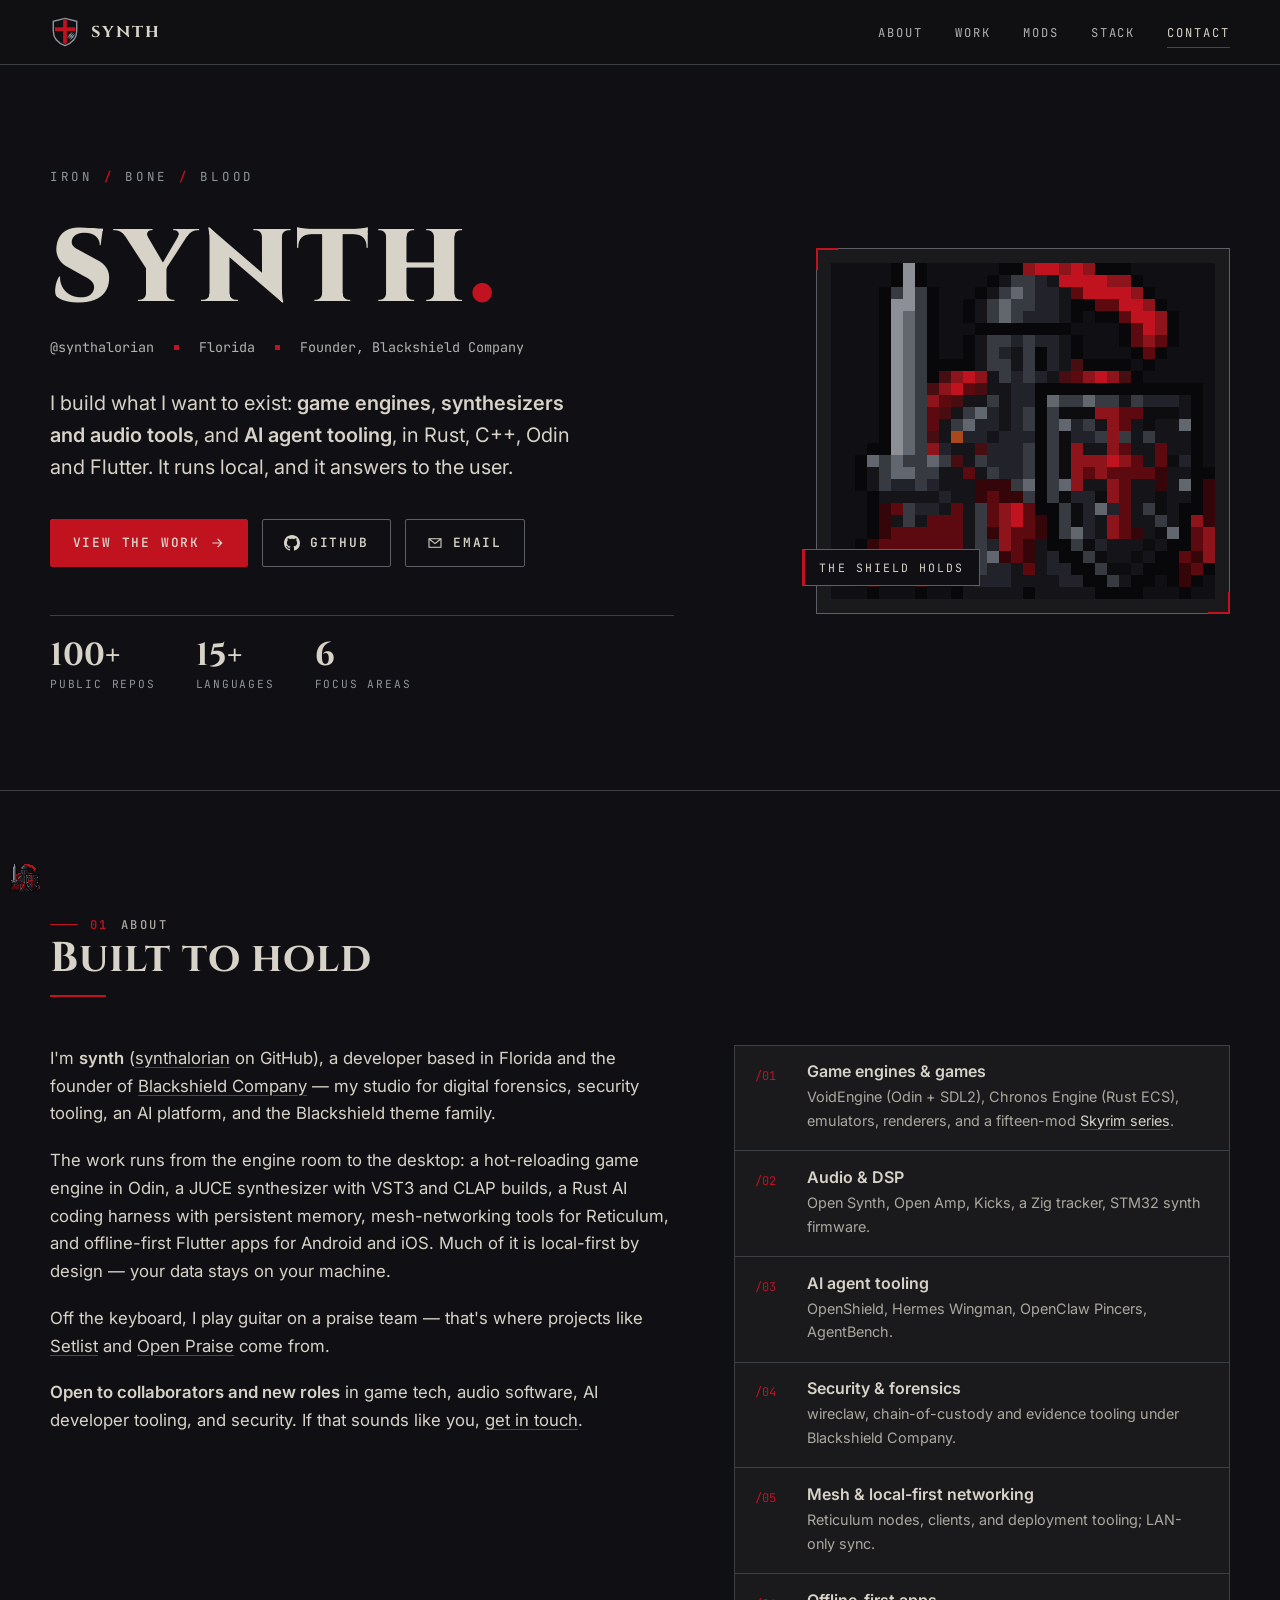
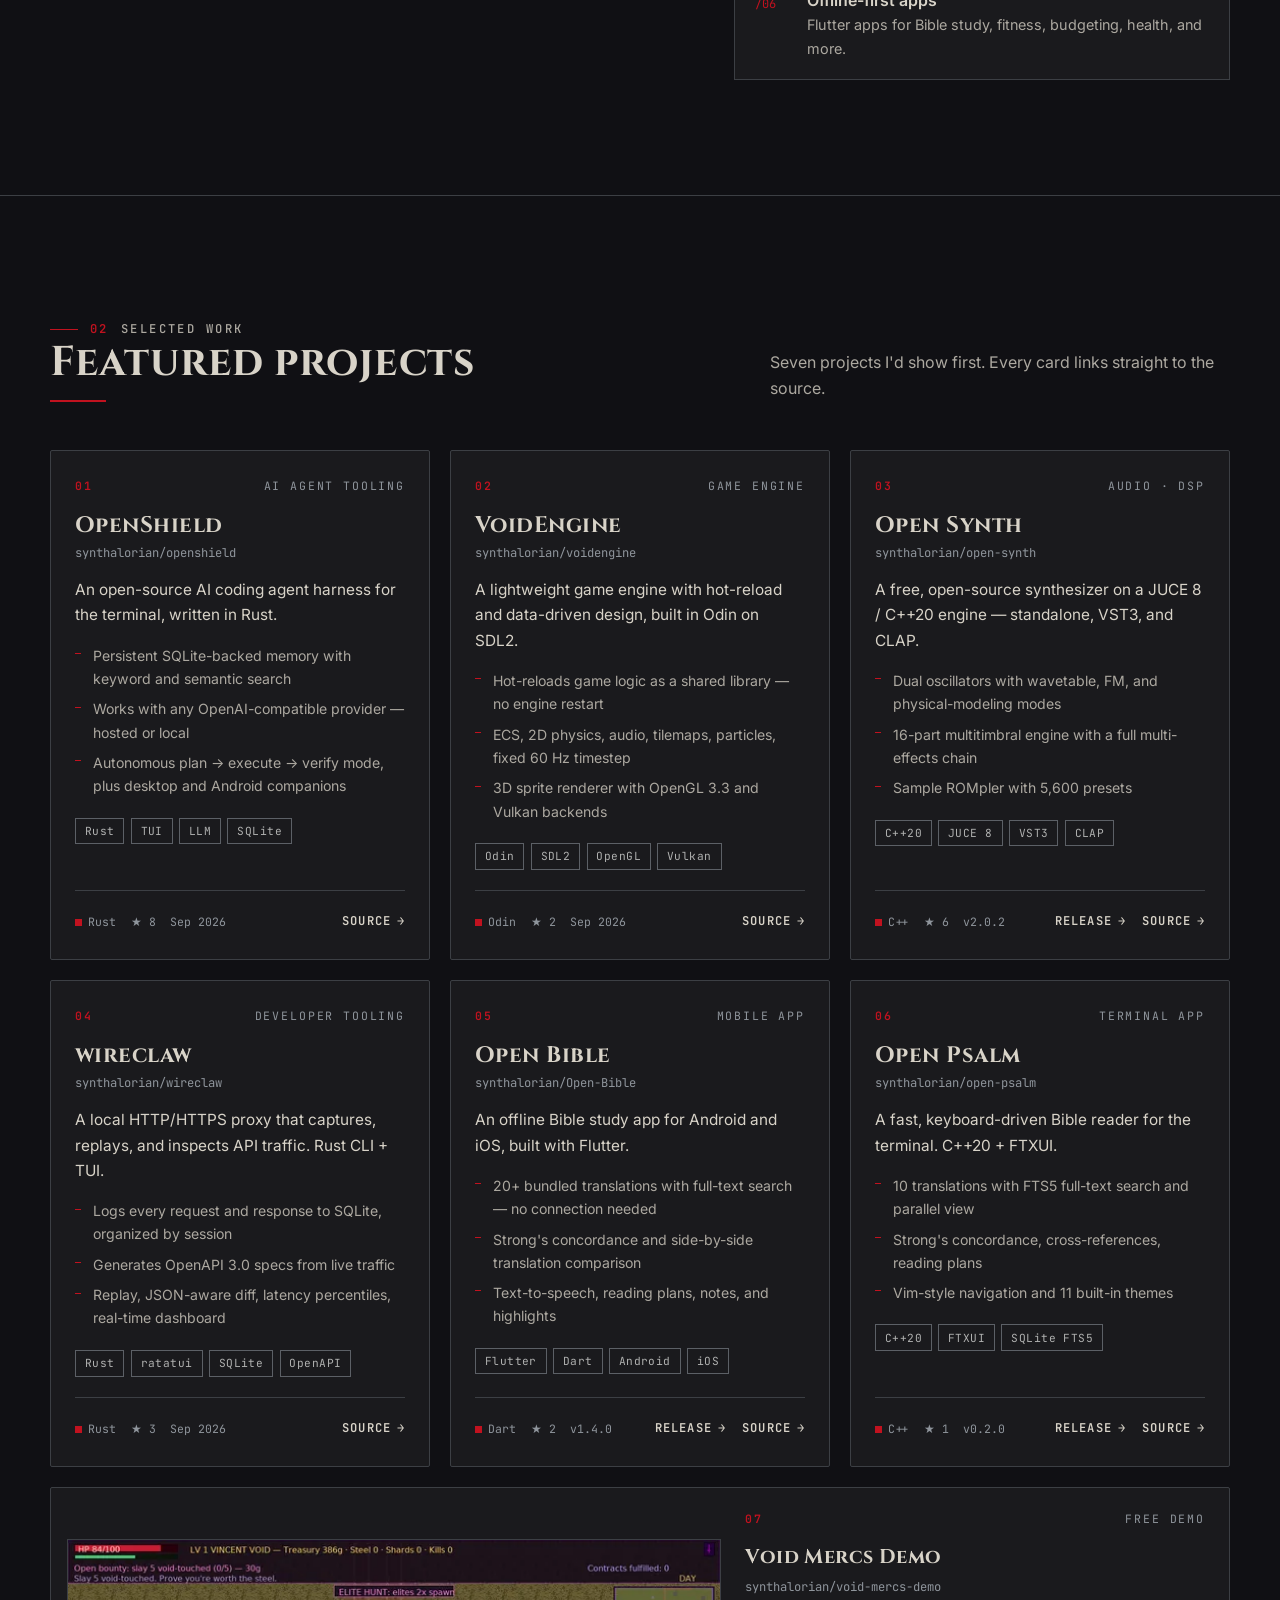
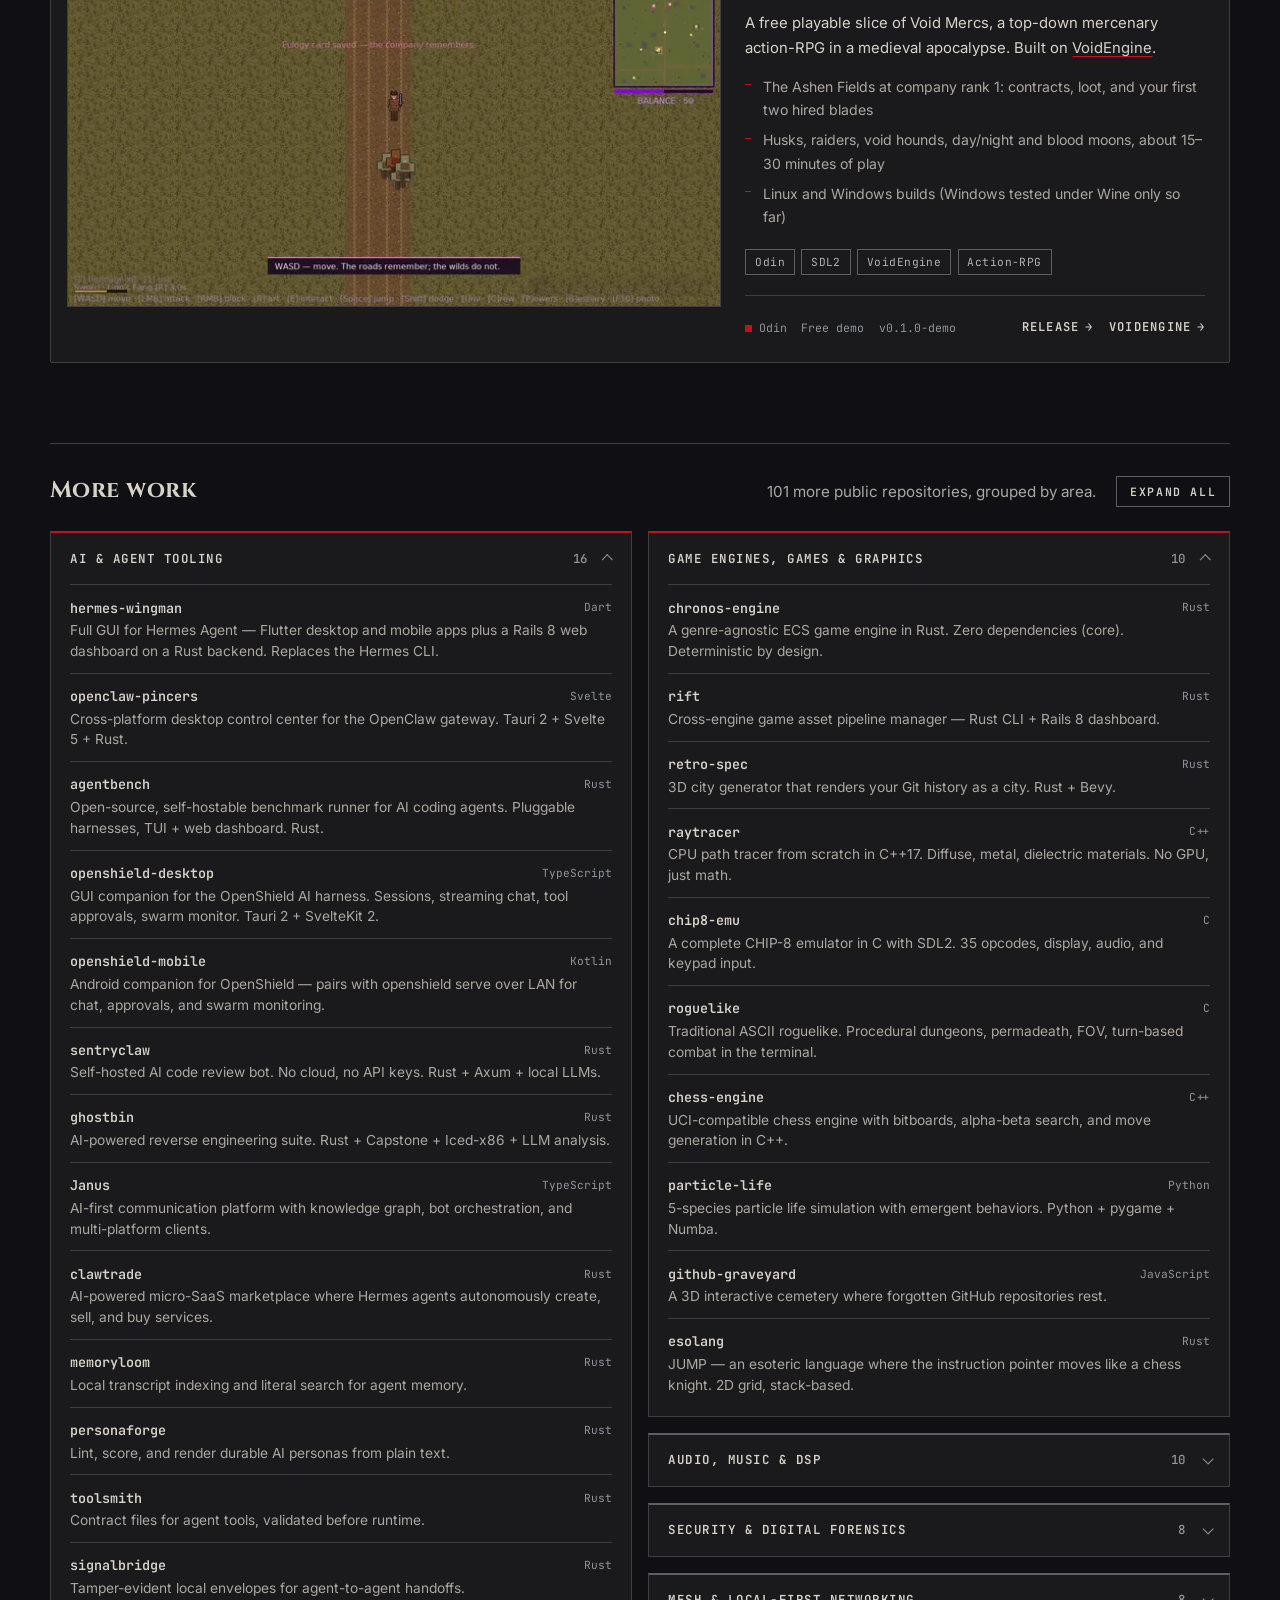
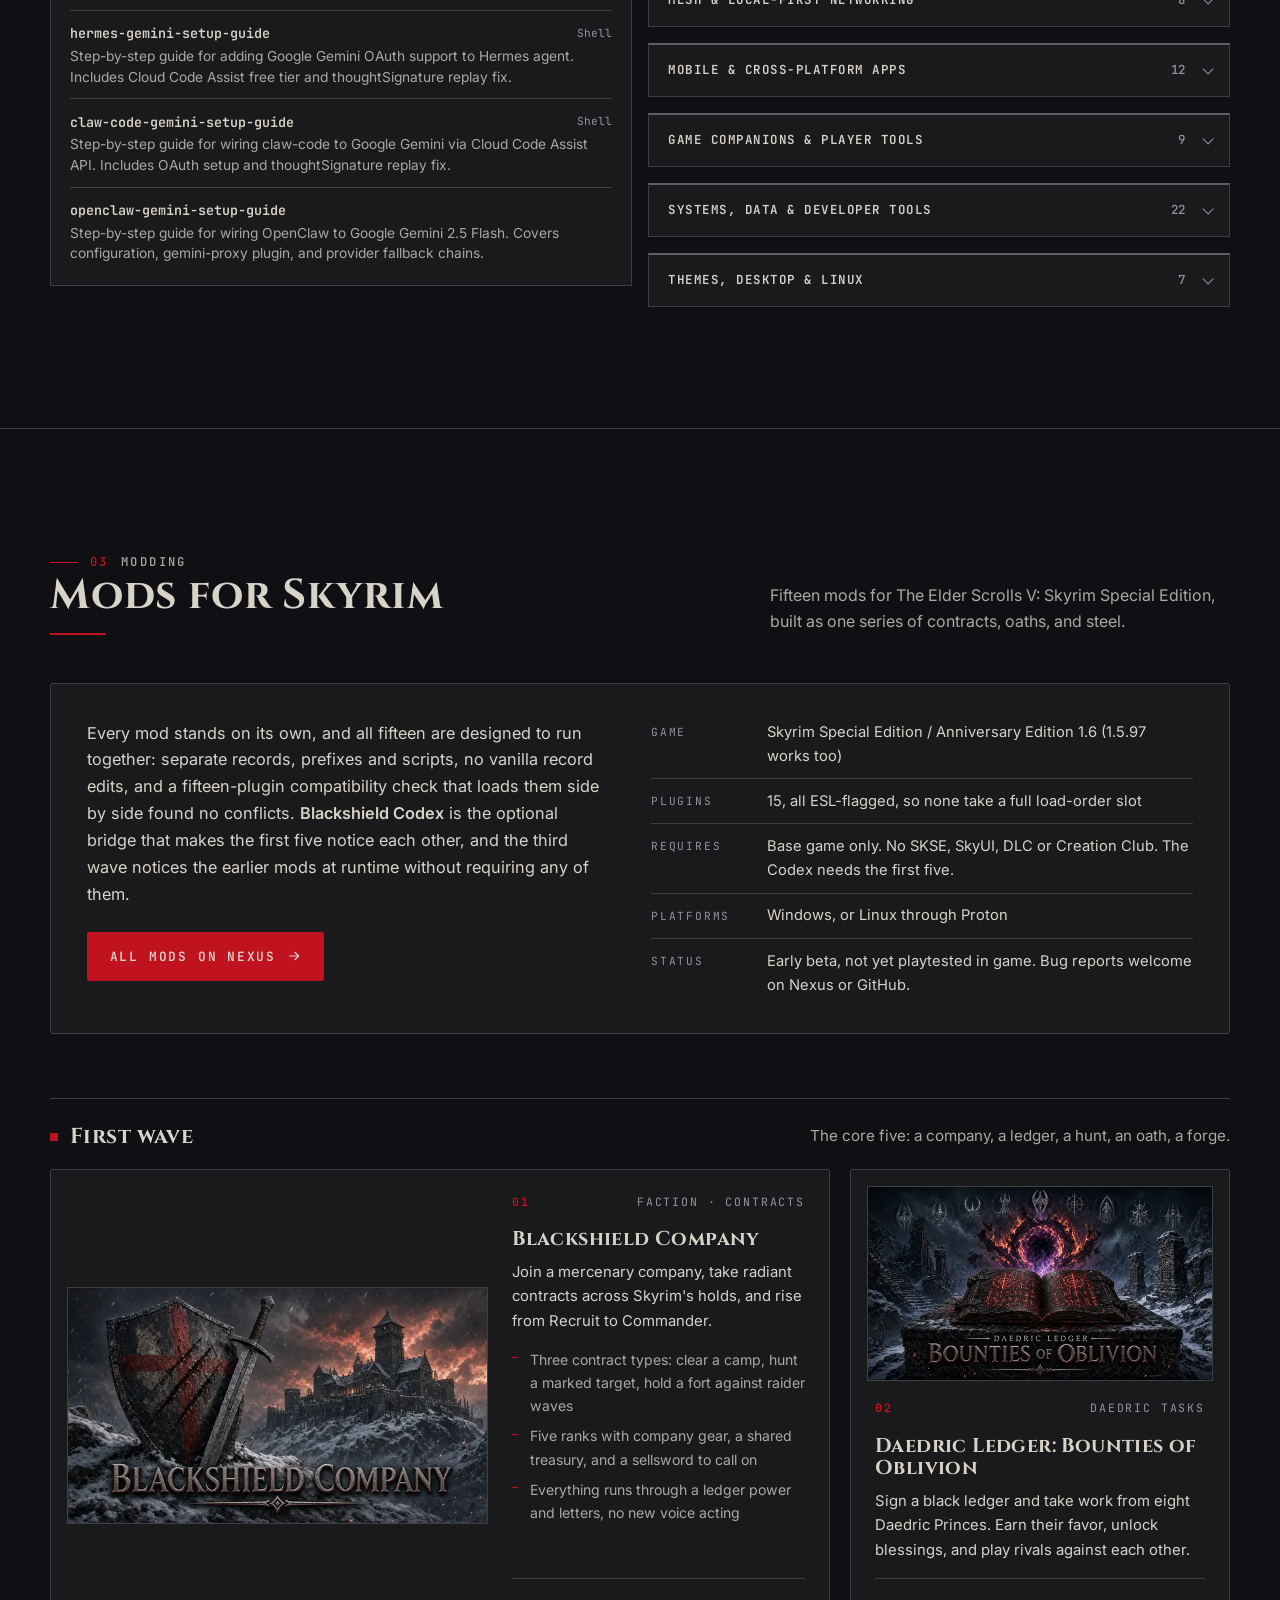
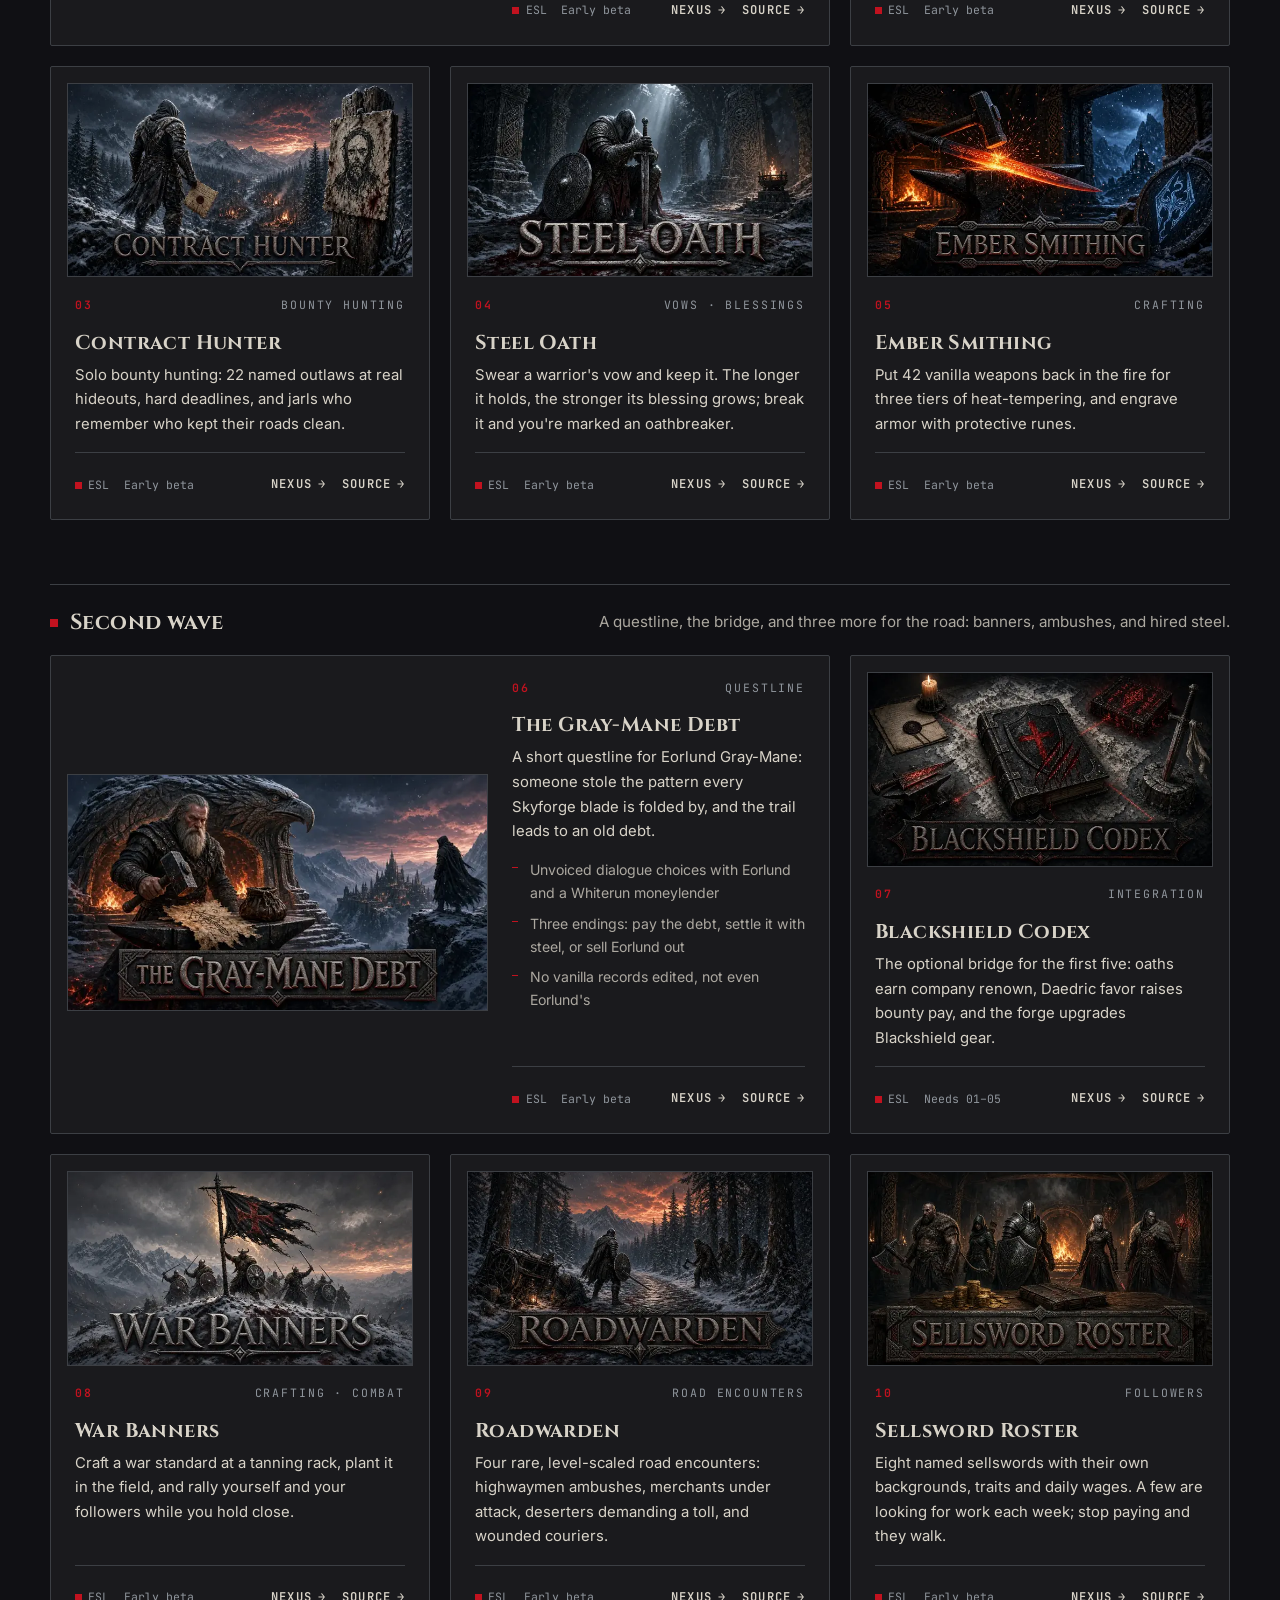
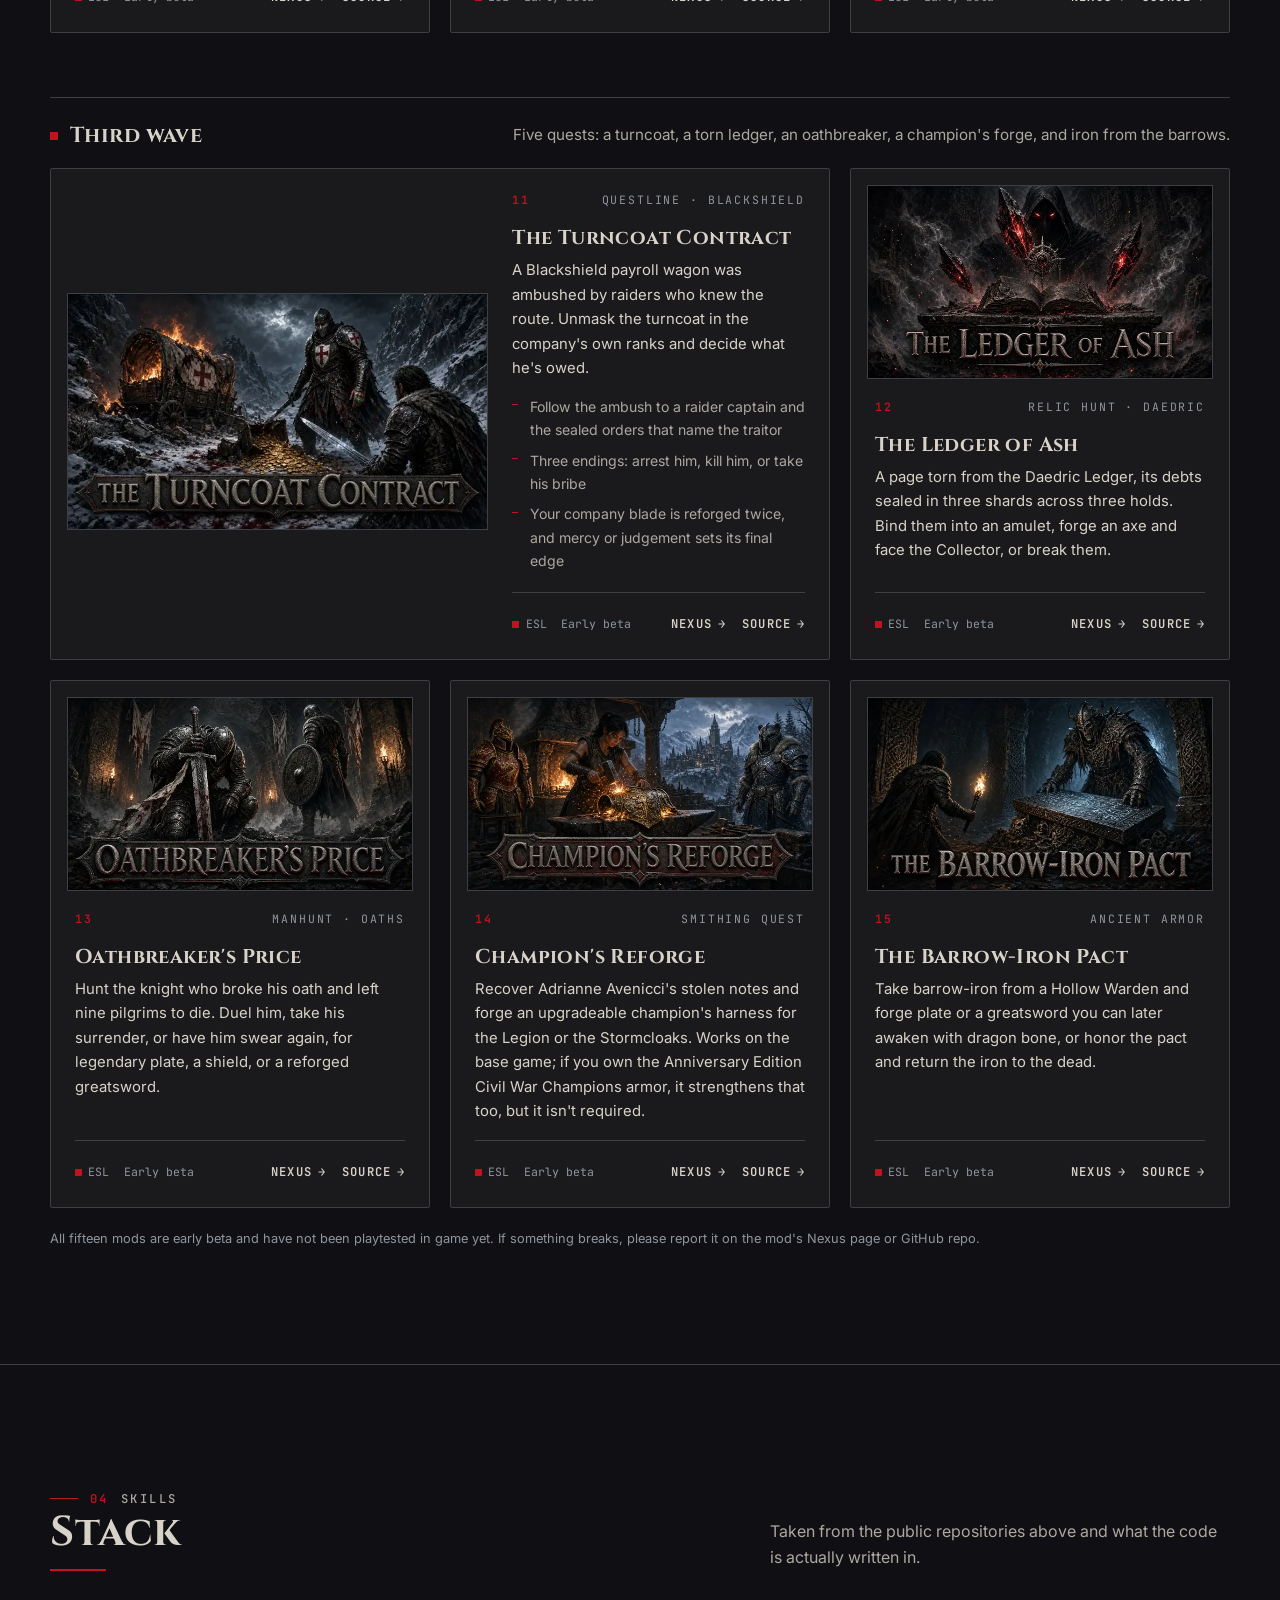
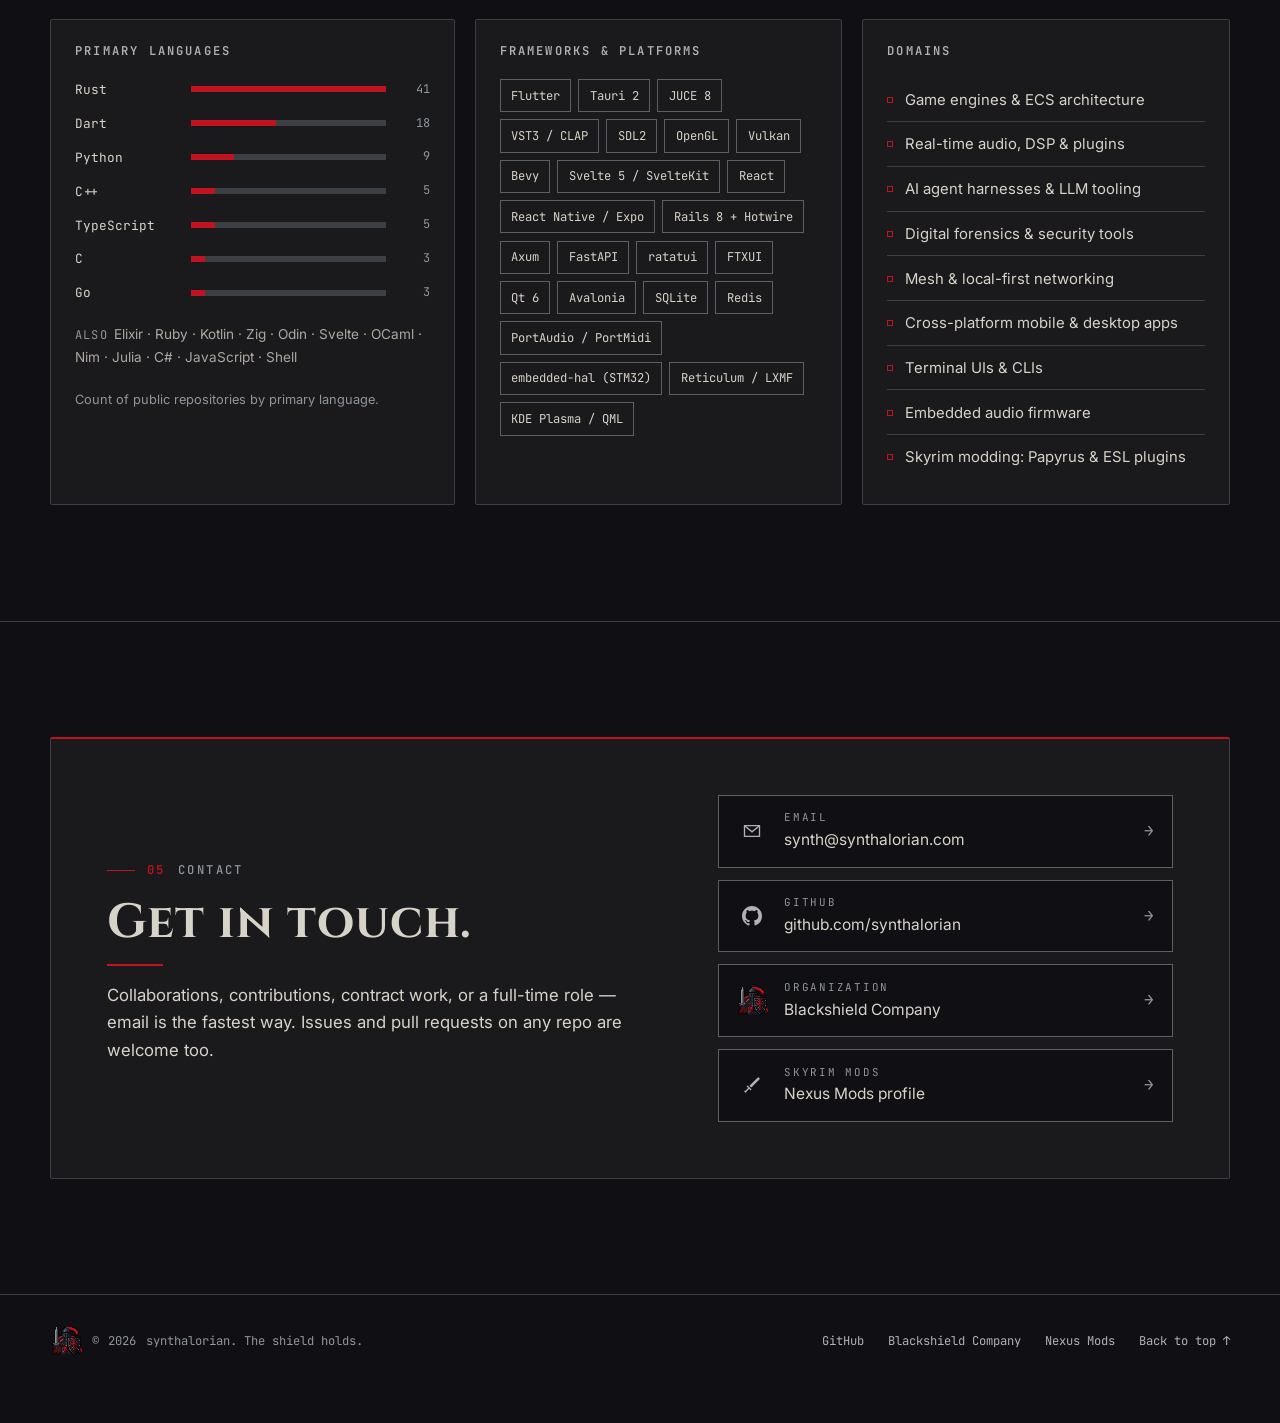
==== commit 67319947: "Blackshield rebuild: palette, knight hero, Cinzel/Inter/JetBrains Mono, no neon" ====
--- a/index.html
+++ b/index.html
@@ -3,34 +3,38 @@
 <head>
   <meta charset="utf-8">
   <meta name="viewport" content="width=device-width, initial-scale=1">
-  <title>synth — the synthalorian · game engines, audio tools &amp; AI agent tooling</title>
-  <meta name="description" content="Portfolio of synth, the synthalorian: open-source game engines, synthesizers and audio tools, AI agent tooling, security utilities, offline-first apps, and a fifteen-mod Skyrim series. Founder of Blackshield Company.">
+  <title>synth · game engines, audio tools &amp; AI agent tooling</title>
+  <meta name="description" content="Portfolio of synth (synthalorian): open-source game engines, synthesizers and audio tools, AI agent tooling, security utilities, offline-first apps, and a fifteen-mod Skyrim series. Founder of Blackshield Company.">
   <meta name="author" content="synth">
-  <meta name="theme-color" content="#140a26">
+  <meta name="theme-color" content="#101014">
   <meta name="color-scheme" content="dark">
   <link rel="canonical" href="https://synthalorian.pages.dev/">
 
-  <link rel="icon" href="/favicon.svg?v=sunset" type="image/svg+xml">
-  <link rel="apple-touch-icon" href="/apple-touch-icon.png?v=gunship2">
+  <link rel="icon" href="/favicon.svg?v=bs1" type="image/svg+xml">
+  <link rel="icon" href="/favicon-32.png?v=bs1" type="image/png" sizes="32x32">
+  <link rel="apple-touch-icon" href="/apple-touch-icon.png?v=bs1">
 
   <meta property="og:type" content="website">
   <meta property="og:site_name" content="synth">
-  <meta property="og:title" content="synth — the synthalorian">
-  <meta property="og:description" content="Neon-lit night runs through open-source game engines, synthesizers and audio tools, AI agent tooling, and offline-first apps. Founder of Blackshield Company.">
+  <meta property="og:title" content="synth (synthalorian) · portfolio">
+  <meta property="og:description" content="Open-source game engines, synthesizers and audio tools, AI agent tooling, and offline-first apps. Founder of Blackshield Company.">
   <meta property="og:url" content="https://synthalorian.pages.dev/">
-  <meta property="og:image" content="https://synthalorian.pages.dev/assets/img/og-synthalorian-gunship-v2.jpg">
+  <meta property="og:image" content="https://synthalorian.pages.dev/assets/img/og-synthalorian.png?v=bs1">
   <meta property="og:image:width" content="1200">
   <meta property="og:image:height" content="630">
-  <meta property="og:image:alt" content="synth, the synthalorian: portfolio card with a helmeted pilot in a neon-lit cockpit, a striped sunset and a magenta perspective grid.">
+  <meta property="og:image:alt" content="synthalorian: the Blackshield knight in black plate with a red plume, a sword and a shield with a plain red cross, beside the line The shield holds.">
   <meta name="twitter:card" content="summary_large_image">
-  <meta name="twitter:title" content="synth — the synthalorian">
+  <meta name="twitter:title" content="synth (synthalorian) · portfolio">
   <meta name="twitter:description" content="Open-source game engines, synthesizers and audio tools, AI agent tooling, and offline-first apps.">
-  <meta name="twitter:image" content="https://synthalorian.pages.dev/assets/img/og-synthalorian-gunship-v2.jpg">
+  <meta name="twitter:image" content="https://synthalorian.pages.dev/assets/img/og-synthalorian.png?v=bs1">
 
   <!-- Sets the "js" class before first paint so reveal animations never flash. CSP hash in _headers must match this exact script. -->
   <script>(function(d){var r=d.documentElement;r.classList.remove("no-js");if("IntersectionObserver"in window&&window.matchMedia&&!window.matchMedia("(prefers-reduced-motion: reduce)").matches){r.classList.add("js");setTimeout(function(){if(!window.__synthReveal)r.classList.remove("js")},3000)}})(document);</script>
-  <link rel="preload" href="/assets/fonts/3270-nerd-font.woff2" as="font" type="font/woff2" crossorigin>
-  <link rel="stylesheet" href="/assets/css/style.css?v=gunship1">
+  <link rel="preload" href="/assets/fonts/cinzel-var.woff2" as="font" type="font/woff2" crossorigin>
+  <link rel="preload" href="/assets/fonts/inter-var.woff2" as="font" type="font/woff2" crossorigin>
+  <link rel="stylesheet" href="/assets/css/blackshield.css?v=bs1">
+  <link rel="stylesheet" href="/assets/css/knight.css?v=bs1">
+  <link rel="stylesheet" href="/assets/css/style.css?v=bs1">
 
   <script type="application/ld+json">
   {
@@ -39,7 +43,7 @@
     "name": "synth",
     "alternateName": "synthalorian",
     "url": "https://synthalorian.pages.dev/",
-    "image": "https://synthalorian.pages.dev/assets/img/synthalorian-avatar-gunship-v2-1024.jpg",
+    "image": "https://synthalorian.pages.dev/icon-512.png",
     "email": "mailto:synth@synthalorian.com",
     "homeLocation": { "@type": "Place", "name": "Florida" },
     "jobTitle": "Software developer",
@@ -55,7 +59,6 @@
 </head>
 <body>
   <a class="skip-link" href="#main">Skip to content</a>
-  <div class="scroll-progress" aria-hidden="true"></div>
 
   <!-- Reusable shield mark -->
   <svg width="0" height="0" style="position:absolute" aria-hidden="true" focusable="false">
@@ -78,7 +81,7 @@
   <header class="site-header">
     <div class="wrap header-inner">
       <a class="brand" href="#top" aria-label="synth — back to top">
-        <svg xmlns="http://www.w3.org/2000/svg" viewBox="0 0 32 32" shape-rendering="crispEdges" class="brand-sun" width="32" height="32" aria-hidden="true" focusable="false"><rect width="32" height="32" rx="4" fill="#140a26"/><rect x="13" y="6" width="6" height="1" fill="#ff2e97"/><rect x="11" y="7" width="10" height="1" fill="#ff2e97"/><rect x="9" y="8" width="14" height="1" fill="#ff2e97"/><rect x="8" y="9" width="16" height="1" fill="#ff2e97"/><rect x="8" y="10" width="16" height="1" fill="#ff4a7d"/><rect x="7" y="11" width="18" height="1" fill="#ff4a7d"/><rect x="7" y="12" width="18" height="1" fill="#ff4a7d"/><rect x="6" y="13" width="20" height="1" fill="#ff6a5c"/><rect x="6" y="15" width="20" height="1" fill="#ff6a5c"/><rect x="6" y="16" width="20" height="1" fill="#ff8048"/><rect x="6" y="18" width="20" height="1" fill="#ff8048"/><rect x="7" y="20" width="18" height="1" fill="#ff9e3d"/><rect x="2" y="22" width="28" height="1" fill="#2de2e6"/><rect x="4" y="25" width="24" height="1" fill="#1b8fa6"/><rect x="3" y="28" width="26" height="1" fill="#156e82"/><rect x="13" y="23" width="1" height="1" fill="#1b8fa6"/><rect x="18" y="23" width="1" height="1" fill="#1b8fa6"/><rect x="12" y="24" width="1" height="1" fill="#1b8fa6"/><rect x="19" y="24" width="1" height="1" fill="#1b8fa6"/><rect x="11" y="26" width="1" height="1" fill="#1b8fa6"/><rect x="20" y="26" width="1" height="1" fill="#1b8fa6"/><rect x="10" y="27" width="1" height="1" fill="#1b8fa6"/><rect x="21" y="27" width="1" height="1" fill="#1b8fa6"/><rect x="9" y="29" width="1" height="1" fill="#1b8fa6"/><rect x="22" y="29" width="1" height="1" fill="#1b8fa6"/></svg>
+        <svg aria-hidden="true" focusable="false"><use href="#mark"/></svg>
         <span>synth</span>
       </a>
       <button class="nav-toggle" type="button" aria-expanded="false" aria-controls="site-nav" aria-label="Open menu"><span></span></button>
@@ -97,24 +100,16 @@
   <main id="main">
     <!-- ============================== HERO ============================== -->
     <section class="hero" id="top" aria-labelledby="hero-title">
-      <div class="hero-sky" aria-hidden="true">
-        <picture>
-          <source media="(max-width: 860px)" srcset="/assets/img/hero-gunship-768.webp" type="image/webp">
-          <source srcset="/assets/img/hero-gunship-1920.webp" type="image/webp">
-          <img src="/assets/img/hero-gunship-1920.jpg" width="1920" height="1080" alt="" decoding="async">
-        </picture>
-        <span class="hero-grid-floor"></span>
-      </div>
-      <div class="wrap hero-grid">
+            <div class="wrap hero-grid">
         <div class="hero-copy">
-          <p class="hero-motto">Pilot <b>/</b> Neon <b>/</b> Code</p>
-          <h1 id="hero-title"><span class="name-wipe">synth<span class="dot" aria-hidden="true">.</span></span></h1>
+          <p class="hero-motto">Iron <b>/</b> Bone <b>/</b> Blood</p>
+          <h1 id="hero-title">synth<span class="dot" aria-hidden="true">.</span></h1>
           <ul class="hero-handle">
             <li>@synthalorian</li>
             <li>Florida</li>
             <li>Founder, Blackshield Company</li>
           </ul>
-          <p class="hero-lede">The synthalorian. A mercenary coder flying night runs through <strong>game engines</strong>, <strong>synthesizers and audio tools</strong>, and <strong>AI agent tooling</strong> — all in the open, in Rust, C++, Odin, and Flutter.</p>
+          <p class="hero-lede">I build what I want to exist: <strong>game engines</strong>, <strong>synthesizers and audio tools</strong>, and <strong>AI agent tooling</strong>, in Rust, C++, Odin and Flutter. It runs local, and it answers to the user.</p>
           <div class="hero-actions">
             <a class="btn btn-primary" href="#work">View the work <svg aria-hidden="true"><use href="#i-arrow"/></svg></a>
             <a class="btn btn-ghost" href="https://github.com/synthalorian"><svg aria-hidden="true"><use href="#i-github"/></svg> GitHub</a>
@@ -127,16 +122,10 @@
           </dl>
         </div>
         <div class="hero-portrait">
-          <span class="embers" aria-hidden="true"><i></i><i></i><i></i><i></i><i></i><i></i><i></i></span>
-          <span class="portrait-corner tr" aria-hidden="true"></span>
-          <span class="portrait-corner bl" aria-hidden="true"></span>
           <div class="portrait-frame">
-            <picture>
-              <source srcset="/assets/img/synthalorian-avatar-gunship-v2-512.webp 1x, /assets/img/synthalorian-avatar-gunship-v2-1024.webp 2x" type="image/webp">
-              <img src="/assets/img/synthalorian-avatar-gunship-v2-512.jpg" srcset="/assets/img/synthalorian-avatar-gunship-v2-512.jpg 1x, /assets/img/synthalorian-avatar-gunship-v2-1024.jpg 2x" width="460" height="460" alt="synth's avatar, the synthalorian: a pilot in a dark, Mandalorian-style helmet with a glowing pink visor, a dark scarf and dark purple armor with a pink palm-tree emblem on the chest, seated in a gunship cockpit with the curve of a planet and stars in the window behind him." fetchpriority="high">
-            </picture>
-          </div>
-          <span class="portrait-tag">Cleared for launch</span>
+            <span class="knight knight-idle"><img src="/assets/img/knight/idle.png" width="128" height="28" alt="The Blackshield knight: black plate and a full black helm with a red plume, a sword, and a black kite shield with a plain red cross."></span>
+          </div>
+          <span class="portrait-tag">The shield holds</span>
         </div>
       </div>
     </section>
@@ -147,15 +136,15 @@
         <div class="section-head reveal">
           <div>
             <p class="eyebrow"><span class="num">01</span> About</p>
-            <h2 id="about-title">Neon over noise</h2>
+            <h2 id="about-title">Built to hold</h2>
           </div>
         </div>
         <div class="about-grid">
           <div class="about-copy reveal">
-            <p>I'm <strong>synth</strong> — the synthalorian, <a href="https://github.com/synthalorian">synthalorian</a> on GitHub — a developer flying out of Florida and the founder of <a href="https://github.com/synthalorian">Blackshield Company</a> — my studio for digital forensics, security tooling, an AI platform, and the Blackshield theme family.</p>
-            <p>The contracts run from the engine room to the cockpit: a hot-reloading game engine in Odin, a JUCE synthesizer with VST3 and CLAP builds, a Rust AI coding harness with persistent memory, mesh-networking tools for Reticulum, and offline-first Flutter apps for Android and iOS. Much of it is local-first by design — your data stays on your machine, off the grid.</p>
+            <p>I'm <strong>synth</strong> (<a href="https://github.com/synthalorian">synthalorian</a> on GitHub), a developer based in Florida and the founder of <a href="https://github.com/synthalorian">Blackshield Company</a> — my studio for digital forensics, security tooling, an AI platform, and the Blackshield theme family.</p>
+            <p>The work runs from the engine room to the desktop: a hot-reloading game engine in Odin, a JUCE synthesizer with VST3 and CLAP builds, a Rust AI coding harness with persistent memory, mesh-networking tools for Reticulum, and offline-first Flutter apps for Android and iOS. Much of it is local-first by design — your data stays on your machine.</p>
             <p>Off the keyboard, I play guitar on a praise team — that's where projects like <a href="https://github.com/synthalorian/setlist">Setlist</a> and <a href="https://github.com/synthalorian/Open-Praise">Open Praise</a> come from.</p>
-            <p><strong>Open to collaborators and new roles</strong> in game tech, audio software, AI developer tooling, and security. If our flight paths cross, <a href="#contact">open a channel</a>.</p>
+            <p><strong>Open to collaborators and new roles</strong> in game tech, audio software, AI developer tooling, and security. If that sounds like you, <a href="#contact">get in touch</a>.</p>
           </div>
           <ul class="focus-list reveal">
             <li><span class="fi">/01</span><h3>Game engines &amp; games</h3><p>VoidEngine (Odin + SDL2), Chronos Engine (Rust ECS), emulators, renderers, and a fifteen-mod <a href="#mods">Skyrim series</a>.</p></li>
@@ -177,7 +166,7 @@
             <p class="eyebrow"><span class="num">02</span> Selected work</p>
             <h2 id="work-title">Featured projects</h2>
           </div>
-          <p>Seven runs I'd show a co-pilot first. Every card links straight to the source.</p>
+          <p>Seven projects I'd show first. Every card links straight to the source.</p>
         </div>
 
         <div class="cards">
@@ -323,7 +312,7 @@
         <div class="more-head reveal" id="more-work">
           <h3>More work</h3>
           <div class="more-head-r">
-            <p>102 more public repositories, grouped by area.</p>
+            <p>101 more public repositories, grouped by area.</p>
             <button class="more-toggle" type="button" hidden>Expand all</button>
           </div>
         </div>
@@ -354,7 +343,7 @@
           <ul class="work-list">
             <li><a href="https://github.com/synthalorian/chronos-engine">chronos-engine</a><span class="w-desc">A genre-agnostic ECS game engine in Rust. Zero dependencies (core). Deterministic by design.</span><span class="w-lang">Rust</span></li>
             <li><a href="https://github.com/synthalorian/rift">rift</a><span class="w-desc">Cross-engine game asset pipeline manager — Rust CLI + Rails 8 dashboard.</span><span class="w-lang">Rust</span></li>
-            <li><a href="https://github.com/synthalorian/retro-spec">retro-spec</a><span class="w-desc">3D city generator that renders your Git history as a neon metropolis. Rust + Bevy.</span><span class="w-lang">Rust</span></li>
+            <li><a href="https://github.com/synthalorian/retro-spec">retro-spec</a><span class="w-desc">3D city generator that renders your Git history as a city. Rust + Bevy.</span><span class="w-lang">Rust</span></li>
             <li><a href="https://github.com/synthalorian/raytracer">raytracer</a><span class="w-desc">CPU path tracer from scratch in C++17. Diffuse, metal, dielectric materials. No GPU, just math.</span><span class="w-lang">C++</span></li>
             <li><a href="https://github.com/synthalorian/chip8-emu">chip8-emu</a><span class="w-desc">A complete CHIP-8 emulator in C with SDL2. 35 opcodes, display, audio, and keypad input.</span><span class="w-lang">C</span></li>
             <li><a href="https://github.com/synthalorian/roguelike">roguelike</a><span class="w-desc">Traditional ASCII roguelike. Procedural dungeons, permadeath, FOV, turn-based combat in the terminal.</span><span class="w-lang">C</span></li>
@@ -428,7 +417,7 @@
             <li><a href="https://github.com/synthalorian/sc-synthesis">sc-synthesis</a><span class="w-desc">Fully offline Star Citizen companion — 238 ships, loadout builder, fleet manager. Flutter + Rust.</span><span class="w-lang">Dart</span></li>
             <li><a href="https://github.com/synthalorian/Open-Warcraft">Open-Warcraft</a><span class="w-desc">A free, open-source Azeroth companion app — lore archive, class builder with rotation guides, and a gamified XP system for WoW fans.</span><span class="w-lang">TypeScript</span></li>
             <li><a href="https://github.com/synthalorian/open_ascension">open_ascension</a><span class="w-desc">Companion app for Project Ascension (classless WoW): builder, talents, mystic enchants, gear, and lore.</span><span class="w-lang">Dart</span></li>
-            <li><a href="https://github.com/synthalorian/dark-and-calculator">dark-and-calculator</a><span class="w-desc">Synthwave-themed combat calculator for Dark and Darker. React + TypeScript + Vite.</span><span class="w-lang">TypeScript</span></li>
+            <li><a href="https://github.com/synthalorian/dark-and-calculator">dark-and-calculator</a><span class="w-desc">Combat calculator for Dark and Darker. React + TypeScript + Vite.</span><span class="w-lang">TypeScript</span></li>
             <li><a href="https://github.com/synthalorian/AlbionOnline-Companion">AlbionOnline-Companion</a><span class="w-desc">Albion Online statistics analysis tool, rebuilt with Avalonia UI.</span><span class="w-lang">C#</span></li>
             <li><a href="https://github.com/synthalorian/AlbionOnline-Translator">AlbionOnline-Translator</a><span class="w-desc">Albion Online chat translator overlay — passive packet sniffer, no game modification. Linux, Windows, macOS.</span><span class="w-lang">Rust</span></li>
             <li><a href="https://github.com/synthalorian/daedric-companion">daedric-companion</a><span class="w-desc">Desktop companion for the Daedric Online Skyrim RP server.</span><span class="w-lang">Rust</span></li>
@@ -452,7 +441,7 @@
             <li><a href="https://github.com/synthalorian/tapeworm">tapeworm</a><span class="w-desc">TUI log file analyzer with real-time tail, grep, aggregation, histograms, and anomaly detection. Rust.</span><span class="w-lang">Rust</span></li>
             <li><a href="https://github.com/synthalorian/signalscope">signalscope</a><span class="w-desc">SDR spectrum analyzer and demodulator TUI with RTL-SDR support.</span><span class="w-lang">Rust</span></li>
             <li><a href="https://github.com/synthalorian/synthreader">synthreader</a><span class="w-desc">RSS thread reader with Tauri frontend. Rust workspace + SQLite + readability extraction.</span><span class="w-lang">Rust</span></li>
-            <li><a href="https://github.com/synthalorian/vhs-86">vhs-86</a><span class="w-desc">Retro TUI file manager with image previews, vim navigation, and synthwave aesthetics.</span><span class="w-lang">Rust</span></li>
+            <li><a href="https://github.com/synthalorian/vhs-86">vhs-86</a><span class="w-desc">Retro TUI file manager with image previews and vim navigation.</span><span class="w-lang">Rust</span></li>
             <li><a href="https://github.com/synthalorian/vhs-irc">vhs-irc</a><span class="w-desc">Modern IRC bouncer + client hybrid with persistent history, file uploads, and retro terminal UI. TypeScript.</span><span class="w-lang">TypeScript</span></li>
             <li><a href="https://github.com/synthalorian/book-layout">book-layout</a><span class="w-desc">Procedural book layout engine: Markdown → print-ready PDF. Grid-based typography, signature-aware imposition.</span><span class="w-lang">Python</span></li>
             <li><a href="https://github.com/synthalorian/chromawave">chromawave</a><span class="w-desc">Palette extraction, mixing, and contrast checks from the CLI.</span><span class="w-lang">Rust</span></li>
@@ -464,14 +453,13 @@
           </ul>
         </details>
         <details class="work-group reveal" id="more-themes-desktop-linux" open>
-          <summary><span class="wg-title">Themes, desktop &amp; Linux</span><span class="wg-count">8</span></summary>
+          <summary><span class="wg-title">Themes, desktop &amp; Linux</span><span class="wg-count">7</span></summary>
           <ul class="work-list">
             <li><a href="https://github.com/synthalorian/omarchy-blackshield">omarchy-blackshield</a><span class="w-desc">Blackshield theme and ultrawide kit for Omarchy Linux — Hyprland theme, shell, cursors and monitor tools.</span><span class="w-lang">Shell</span></li>
             <li><a href="https://github.com/synthalorian/cachyos-blackshield">cachyos-blackshield</a><span class="w-desc">Blackshield theme pack for CachyOS / KDE Plasma — Plasma livery, terminals, Neovim colorscheme, boot splash, wallpapers.</span><span class="w-lang">QML</span></li>
             <li><a href="https://github.com/synthalorian/blackshield-icon-pack">blackshield-icon-pack</a><span class="w-desc">Full-coverage Android icon pack — dark steel tiles, bone glyphs, one blood accent. 48k components / 13.7k apps / 20 launchers.</span><span class="w-lang">Python</span></li>
             <li><a href="https://github.com/synthalorian/blackshield-clock-widget">blackshield-clock-widget</a><span class="w-desc">Gothic medieval clock widget for Android — blackletter time, blood-red divide.</span><span class="w-lang">Python</span></li>
             <li><a href="https://github.com/synthalorian/blackshield-knight-sprite">blackshield-knight-sprite</a><span class="w-desc">Procedural sprite atlas for the Blackshield Knight — 9 states × 6 frames, generator included.</span><span class="w-lang">Python</span></li>
-            <li><a href="https://github.com/synthalorian/omarchy-neon-horizon-theme">omarchy-neon-horizon-theme</a><span class="w-desc">Neon Horizon: a synthwave theme for Omarchy 4 in midnight purple, hot pink and cyan.</span><span class="w-lang">Shell</span></li>
             <li><a href="https://github.com/synthalorian/this-is-the-wide">this-is-the-wide</a><span class="w-desc">Forging a native 21:9 2560×1080 mode on a 1440p monitor via drm.edid_firmware on NVIDIA Wayland.</span><span class="w-lang">Shell</span></li>
             <li><a href="https://github.com/synthalorian/synthalorian.github.io">synthalorian.github.io</a><span class="w-desc">Personal site of synth, the synthalorian.</span><span class="w-lang">HTML</span></li>
           </ul>
@@ -866,7 +854,7 @@
             <p class="eyebrow"><span class="num">04</span> Skills</p>
             <h2 id="stack-title">Stack</h2>
           </div>
-          <p>Taken from the public repositories above — what the code is actually written in.</p>
+          <p>Taken from the public repositories above and what the code is actually written in.</p>
         </div>
         <div class="stack-grid">
           <div class="stack-col langs panel reveal">
@@ -913,13 +901,13 @@
         <div class="contact-panel panel reveal">
           <div class="contact-copy">
             <p class="eyebrow"><span class="num">05</span> Contact</p>
-            <h2 id="contact-title">Open a channel.</h2>
-            <p>Collaborations, contributions, contract work, or a full-time role — email is the fastest frequency. Issues and pull requests on any repo are welcome too.</p>
+            <h2 id="contact-title">Get in touch.</h2>
+            <p>Collaborations, contributions, contract work, or a full-time role — email is the fastest way. Issues and pull requests on any repo are welcome too.</p>
           </div>
           <ul class="contact-links">
             <li><a href="mailto:synth@synthalorian.com"><svg aria-hidden="true"><use href="#i-mail"/></svg><span><span class="cl-label">Email</span><span class="cl-value">synth@synthalorian.com</span></span><span class="cl-arrow" aria-hidden="true">→</span></a></li>
             <li><a href="https://github.com/synthalorian"><svg aria-hidden="true"><use href="#i-github"/></svg><span><span class="cl-label">GitHub</span><span class="cl-value">github.com/synthalorian</span></span><span class="cl-arrow" aria-hidden="true">→</span></a></li>
-            <li><a href="https://github.com/synthalorian"><img class="cl-knight" src="/assets/img/knight/knight-idle.svg" width="24" height="21" alt="" loading="lazy" decoding="async"><span><span class="cl-label">Organization</span><span class="cl-value">Blackshield Company</span></span><span class="cl-arrow" aria-hidden="true">→</span></a></li>
+            <li><a href="https://github.com/synthalorian"><img class="cl-knight" src="/assets/img/knight/knight-32.png" width="32" height="28" alt="" loading="lazy" decoding="async"><span><span class="cl-label">Organization</span><span class="cl-value">Blackshield Company</span></span><span class="cl-arrow" aria-hidden="true">→</span></a></li>
             <li><a href="https://www.nexusmods.com/profile/synthalorian"><svg aria-hidden="true"><use href="#i-sword"/></svg><span><span class="cl-label">Skyrim mods</span><span class="cl-value">Nexus Mods profile</span></span><span class="cl-arrow" aria-hidden="true">→</span></a></li>
           </ul>
         </div>
@@ -929,7 +917,7 @@
 
   <footer class="site-footer">
     <div class="wrap footer-inner">
-      <div><p><img class="footer-sprite" src="/assets/img/sprite/synthalorian-32.png" width="32" height="32" alt="" loading="lazy" decoding="async"> © <span id="year">2026</span> synth, the synthalorian. Ride the neon.</p></div>
+      <div><p><img class="footer-sprite" src="/assets/img/knight/knight-32.png" width="32" height="28" alt="" loading="lazy" decoding="async"> © <span id="year">2026</span> synthalorian. The shield holds.</p></div>
       <ul class="footer-links">
         <li><a href="https://github.com/synthalorian">GitHub</a></li>
         <li><a href="https://github.com/synthalorian">Blackshield Company</a></li>
@@ -939,8 +927,8 @@
     </div>
   </footer>
 
-  <button type="button" class="corner-sprite" data-sprite-base="/assets/img/sprite/" aria-label="The pixel synthalorian. Hover to make him walk; press to play his next move."><picture><source media="(prefers-reduced-motion: reduce) and (min-width: 1360px)" srcset="/assets/img/sprite/synthalorian-64.png"><source media="(prefers-reduced-motion: reduce)" srcset="/assets/img/sprite/synthalorian-32.png"><img src="/assets/img/sprite/synthalorian-idle-64.gif" width="64" height="64" alt="" decoding="async"></picture><span class="cs-fx" aria-hidden="true"></span></button>
-  <script src="/assets/js/sprite.js?v=moves1" defer></script>
-  <script src="/assets/js/main.js?v=b76700d" defer></script>
+  <button type="button" class="corner-sprite" aria-label="The Blackshield knight. Press to play his next move."><span class="knight knight-idle"><img src="/assets/img/knight/idle.png" width="128" height="28" alt=""></span></button>
+  <script src="/assets/js/sprite.js?v=bs1" defer></script>
+  <script src="/assets/js/main.js?v=bs1" defer></script>
 </body>
 </html>
--- a/assets/css/blackshield.css
+++ b/assets/css/blackshield.css
@@ -0,0 +1,25 @@
+/* Blackshield palette kit. Four colours only; every other tone is a mix of these four. */
+:root {
+  --bs-black: #101014;
+  --bs-blood: #C1121F;
+  --bs-steel: #8F959C;
+  --bs-bone: #D8D3C8;
+
+  /* aliases used across the sites */
+  --bg: var(--bs-black);
+  --blood: var(--bs-blood);
+  --steel: var(--bs-steel);
+  --bone: var(--bs-bone);
+
+  /* derived tones (mixes of the four, no new hues) */
+  --surface: color-mix(in srgb, var(--bs-bone) 5%, var(--bs-black));
+  --surface-2: color-mix(in srgb, var(--bs-bone) 9%, var(--bs-black));
+  --line: color-mix(in srgb, var(--bs-steel) 35%, var(--bs-black));
+  --muted: var(--bs-steel);
+  --blood-hover: color-mix(in srgb, var(--bs-blood) 80%, var(--bs-bone));
+  --focus: var(--bs-bone);
+
+  --font-display: "Cinzel", "Trajan Pro", Georgia, serif;
+  --font-body: "Inter", system-ui, -apple-system, "Segoe UI", sans-serif;
+  --font-mono: "JetBrains Mono", ui-monospace, "SFMono-Regular", Menlo, Consolas, monospace;
+}
--- a/assets/css/knight.css
+++ b/assets/css/knight.css
@@ -0,0 +1,12 @@
+/* Canonical Blackshield knight (32x28 pixel frames). Strips live in kit/sheets/*.png.
+   Usage: <span class="knight knight-idle" style="--k:8"><img src="/…/idle.png" alt="…" width="128" height="28"></span>
+   --k is the integer pixel scale. Reduced motion shows frame 0. */
+.knight { --k: 8; display: block; position: relative; overflow: hidden; width: calc(32px * var(--k)); height: calc(28px * var(--k)); }
+.knight > img { display: block; height: 100%; max-width: none; image-rendering: pixelated; animation-iteration-count: infinite; animation-timing-function: steps(4, end); animation-name: knight-run; }
+.knight-idle > img     { width: 400%; animation-duration: 1280ms; }
+.knight-thinking > img { width: 400%; animation-duration: 1040ms; }
+.knight-working > img  { width: 400%; animation-duration: 680ms; }
+.knight-error > img    { width: 400%; animation-duration: 520ms; }
+.knight-success > img  { width: 300%; animation-duration: 720ms; animation-timing-function: steps(3, end); }
+@keyframes knight-run { to { transform: translateX(-100%); } }
+@media (prefers-reduced-motion: reduce) { .knight > img { animation: none; } }
--- a/assets/css/style.css
+++ b/assets/css/style.css
@@ -1,242 +1,70 @@
 /* ==========================================================================
-   synth — portfolio
-   Palette: matte black, steel, bone, blood. Ember used sparingly.
+   synth: portfolio. Blackshield palette: black, blood, steel, bone.
+   Tokens live in blackshield.css; the knight sprite lives in knight.css.
    ========================================================================== */
 
-@font-face {
-  font-family: "3270 Nerd Font";
-  src: url("../fonts/3270-nerd-font.woff2") format("woff2");
-  font-weight: 400;
-  font-style: normal;
-  /* optional + preload: the font is used on first paint or not at all, so text never reflows when it arrives */
-  font-display: optional;
-}
+@font-face { font-family: "Cinzel"; src: url("../fonts/cinzel-var.woff2") format("woff2"); font-weight: 400 900; font-style: normal; font-display: swap; }
+@font-face { font-family: "Inter"; src: url("../fonts/inter-var.woff2") format("woff2"); font-weight: 100 900; font-style: normal; font-display: swap; }
+@font-face { font-family: "JetBrains Mono"; src: url("../fonts/jetbrains-mono-var.woff2") format("woff2"); font-weight: 100 800; font-style: normal; font-display: swap; }
 
 :root {
-  --bg: #140a26;
-  --panel: #1c1033;
-  --panel-2: #24143f;
-  --rule: #3b2563;
-  --rule-strong: #5a3d8f;
-  --steel: #b9a8e0;
-  --steel-light: #d8ccf5;
-  --bone: #efe7ff;
-  --bone-dim: #c9bbe8;
-  --blood: #ff4fa3;
-  --blood-deep: #c2287a;
-  --ember: #ff9a3c;
-  --white: #fff7ff;
-  --cyan: #4fe3f0;
-  --sunset: #ff9a3c;
-  --ink: #140a26;
-
-  --font-display: "3270 Nerd Font", ui-monospace, SFMono-Regular, Menlo, Consolas, "Liberation Mono", monospace;
-  --font-body: "3270 Nerd Font", ui-monospace, SFMono-Regular, Menlo, Consolas, "Liberation Mono", monospace;
-  --font-mono: "3270 Nerd Font", ui-monospace, SFMono-Regular, Menlo, Consolas, "Liberation Mono", monospace;
-
+  --panel: var(--surface);
+  --panel-2: var(--surface-2);
+  --rule: var(--line);
+  --rule-strong: color-mix(in srgb, var(--bs-steel) 60%, var(--bs-black));
+  --bone-dim: color-mix(in srgb, var(--bs-bone) 78%, var(--bs-black));
+  --steel-light: color-mix(in srgb, var(--bs-steel) 55%, var(--bs-bone));
   --wrap: 1180px;
-  --cut: 14px;
-  --radius: 2px;
   --ease: cubic-bezier(.2, .7, .2, 1);
-  --ease-out: cubic-bezier(.22, .61, .36, 1);
-
-  /* thin diagonal on each cut corner so angular frames read as continuous */
-  --corner-line: transparent calc(50% - 1px), var(--rule) calc(50% - 1px), var(--rule) calc(50% + 1px), transparent calc(50% + 1px);
 }
 
 *, *::before, *::after { box-sizing: border-box; }
-
-html {
-  scroll-behavior: smooth;
-  scroll-padding-top: 76px;
-  -webkit-text-size-adjust: 100%;
-  text-size-adjust: 100%;
-}
-
+html { background: var(--bg); scroll-behavior: smooth; scroll-padding-top: 76px; -webkit-text-size-adjust: 100%; text-size-adjust: 100%; }
 body {
   margin: 0;
-  background-color: var(--bg);
-  background-image:
-    radial-gradient(1200px 600px at 85% -10%, rgba(255, 79, 163, .10), transparent 60%),
-    radial-gradient(900px 500px at -10% 30%, rgba(79, 227, 240, .05), transparent 60%),
-    /* faint grain, tiled so it scrolls with the page */
-    url("data:image/svg+xml,%3Csvg xmlns='http://www.w3.org/2000/svg' width='180' height='180'%3E%3Cfilter id='n'%3E%3CfeTurbulence type='fractalNoise' baseFrequency='.85' numOctaves='3' stitchTiles='stitch'/%3E%3CfeColorMatrix values='0 0 0 0 1 0 0 0 0 1 0 0 0 0 1 .11 0 0 0 0'/%3E%3C/filter%3E%3Crect width='100%25' height='100%25' filter='url(%23n)'/%3E%3C/svg%3E");
-  background-repeat: no-repeat, no-repeat, repeat;
-  background-size: auto, auto, 180px 180px;
+  background: var(--bg);
   color: var(--bone);
   font-family: var(--font-body);
   font-size: 1rem;
   line-height: 1.65;
   -webkit-font-smoothing: antialiased;
-  -moz-osx-font-smoothing: grayscale;
   text-rendering: optimizeLegibility;
 }
-
 img, svg { display: block; max-width: 100%; }
-
-a {
-  color: var(--bone);
-  text-decoration-color: rgba(255, 79, 163, .7);
-  text-decoration-thickness: 1px;
-  text-underline-offset: 3px;
-  transition: color .2s var(--ease), text-decoration-color .2s var(--ease);
-}
-a:hover { color: var(--white); text-decoration-color: var(--ember); }
-
-:focus-visible {
-  outline: 2px solid var(--ember);
-  outline-offset: 3px;
-}
-
-::selection { background: var(--blood); color: var(--ink); }
-
-.wrap {
-  width: min(100% - 2.5rem, var(--wrap));
-  margin-inline: auto;
-}
-
-.visually-hidden {
-  position: absolute !important;
-  width: 1px; height: 1px;
-  padding: 0; margin: -1px;
-  overflow: hidden; clip: rect(0 0 0 0);
-  white-space: nowrap; border: 0;
-}
-
-.skip-link {
-  position: absolute;
-  left: 1rem; top: -100px;
-  z-index: 200;
-  padding: .6rem 1rem;
-  background: var(--blood);
-  color: var(--ink);
-  font-family: var(--font-mono);
-  font-size: .85rem;
-  text-decoration: none;
-}
+a { color: var(--bone); text-decoration-color: var(--blood); text-decoration-thickness: 1px; text-underline-offset: 3px; transition: color .15s, text-decoration-color .15s; }
+a:hover { color: var(--bone); text-decoration-color: var(--bone); }
+:focus-visible { outline: 2px solid var(--bone); outline-offset: 3px; }
+::selection { background: var(--blood); color: var(--bone); }
+strong, b { font-weight: 600; }
+.wrap { width: min(100% - 2.5rem, var(--wrap)); margin-inline: auto; }
+.visually-hidden { position: absolute !important; width: 1px; height: 1px; padding: 0; margin: -1px; overflow: hidden; clip: rect(0 0 0 0); white-space: nowrap; border: 0; }
+.skip-link { position: absolute; left: 1rem; top: -100px; z-index: 200; padding: .6rem 1rem; background: var(--blood); color: var(--bone); font-family: var(--font-mono); font-size: .85rem; text-decoration: none; }
 .skip-link:focus { top: 1rem; }
 
-/* ---------- Typography ---------- */
-
-h1, h2, h3 {
-  font-family: var(--font-display);
-  font-weight: 700;
-  line-height: 1.1;
-  letter-spacing: .02em;
-  color: var(--white);
-  margin: 0;
-}
-
-.eyebrow {
-  display: inline-flex;
-  align-items: center;
-  gap: .75rem;
-  margin: 0 0 1rem;
-  font-family: var(--font-mono);
-  font-size: .78rem;
-  font-weight: 500;
-  letter-spacing: .22em;
-  text-transform: uppercase;
-  color: var(--steel);
-}
-.eyebrow::before {
-  content: "";
-  width: 28px; height: 1px;
-  background: var(--blood);
-}
-
+/* ---------- Type ---------- */
+h1, h2, h3 { font-family: var(--font-display); font-weight: 700; line-height: 1.12; letter-spacing: .02em; color: var(--bone); margin: 0; }
+.eyebrow { display: inline-flex; align-items: center; gap: .75rem; margin: 0 0 1rem; font-family: var(--font-mono); font-size: .76rem; font-weight: 500; letter-spacing: .2em; text-transform: uppercase; color: var(--steel); }
+.eyebrow::before { content: ""; width: 28px; height: 1px; background: var(--blood); }
+.eyebrow .num { color: var(--blood); font-weight: 600; }
 .section { padding: clamp(4.5rem, 9vw, 7.5rem) 0; position: relative; }
 .section + .section { border-top: 1px solid var(--rule); }
-
-.section-head {
-  display: flex;
-  align-items: end;
-  justify-content: space-between;
-  gap: 2rem;
-  margin-bottom: clamp(2rem, 4vw, 3rem);
-  flex-wrap: wrap;
-}
-.section-head h2 { font-size: clamp(1.9rem, 4vw, 2.75rem); }
+.section-head { display: flex; align-items: end; justify-content: space-between; gap: 2rem; margin-bottom: clamp(2rem, 4vw, 3rem); flex-wrap: wrap; }
+.section-head h2 { font-size: clamp(1.8rem, 4vw, 2.6rem); }
+.section-head h2::after, .contact h2::after { content: ""; display: block; width: 56px; height: 2px; margin-top: .85rem; background: var(--blood); }
 .section-head p { margin: 0; max-width: 46ch; color: var(--bone-dim); }
 
-.eyebrow .num { color: var(--blood); font-weight: 600; }
-
 /* ---------- Header ---------- */
-
-.site-header {
-  position: sticky;
-  top: 0;
-  z-index: 50;
-  background: rgba(20, 10, 38, .82);
-  -webkit-backdrop-filter: blur(10px) saturate(120%);
-  backdrop-filter: blur(10px) saturate(120%);
-  border-bottom: 1px solid var(--rule);
-}
-.header-inner {
-  display: flex;
-  align-items: center;
-  justify-content: space-between;
-  height: 64px;
-}
-.brand {
-  display: inline-flex;
-  align-items: center;
-  gap: .65rem;
-  text-decoration: none;
-  color: var(--white);
-  font-family: var(--font-display);
-  font-weight: 700;
-  font-size: 1.2rem;
-  letter-spacing: .08em;
-}
-.brand svg { width: 26px; height: 26px; }
-
-.nav ul {
-  display: flex;
-  gap: 2rem;
-  list-style: none;
-  margin: 0; padding: 0;
-}
-.nav a {
-  font-family: var(--font-mono);
-  font-size: .78rem;
-  letter-spacing: .16em;
-  text-transform: uppercase;
-  color: var(--steel-light);
-  text-decoration: none;
-  padding: .4rem 0;
-  position: relative;
-}
-.nav a::after {
-  content: "";
-  position: absolute;
-  left: 0; right: 100%; bottom: 0;
-  height: 1px;
-  background: var(--blood);
-  transition: right .25s var(--ease);
-}
-.nav a:hover, .nav a[aria-current="true"] { color: var(--white); }
+.site-header { position: sticky; top: 0; z-index: 50; background: color-mix(in srgb, var(--bs-black) 94%, transparent); border-bottom: 1px solid var(--rule); }
+.header-inner { display: flex; align-items: center; justify-content: space-between; height: 64px; }
+.brand { display: inline-flex; align-items: center; gap: .7rem; text-decoration: none; color: var(--bone); font-family: var(--font-display); font-weight: 700; font-size: 1.15rem; letter-spacing: .1em; }
+.brand svg, .brand img { width: 30px; height: 30px; }
+.nav ul { display: flex; gap: 2rem; list-style: none; margin: 0; padding: 0; }
+.nav a { font-family: var(--font-mono); font-size: .76rem; letter-spacing: .16em; text-transform: uppercase; color: var(--steel-light); text-decoration: none; padding: .4rem 0; position: relative; }
+.nav a::after { content: ""; position: absolute; left: 0; right: 100%; bottom: 0; height: 1px; background: var(--blood); transition: right .2s var(--ease); }
+.nav a:hover, .nav a[aria-current="true"] { color: var(--bone); }
 .nav a:hover::after, .nav a[aria-current="true"]::after { right: 0; }
-
-.nav-toggle {
-  display: none;
-  align-items: center;
-  justify-content: center;
-  width: 44px; height: 44px;
-  background: transparent;
-  border: 1px solid var(--rule-strong);
-  color: var(--bone);
-  cursor: pointer;
-}
-.nav-toggle span,
-.nav-toggle span::before,
-.nav-toggle span::after {
-  display: block;
-  width: 18px; height: 1.5px;
-  background: currentColor;
-  position: relative;
-  transition: transform .2s var(--ease), background .2s;
-}
+.nav-toggle { display: none; align-items: center; justify-content: center; width: 44px; height: 44px; background: transparent; border: 1px solid var(--rule-strong); color: var(--bone); cursor: pointer; }
+.nav-toggle span, .nav-toggle span::before, .nav-toggle span::after { display: block; width: 18px; height: 1.5px; background: currentColor; position: relative; transition: transform .2s var(--ease), background .2s; }
 .nav-toggle span::before, .nav-toggle span::after { content: ""; position: absolute; left: 0; }
 .nav-toggle span::before { top: -6px; }
 .nav-toggle span::after { top: 6px; }
@@ -245,1417 +73,230 @@
 .nav-toggle[aria-expanded="true"] span::after { transform: translateY(-6px) rotate(-45deg); }
 
 /* ---------- Buttons ---------- */
-
-.btn {
-  --c: var(--cut);
-  display: inline-flex;
-  align-items: center;
-  gap: .6rem;
-  padding: .85rem 1.4rem;
-  font-family: var(--font-mono);
-  font-size: .82rem;
-  font-weight: 600;
-  letter-spacing: .14em;
-  text-transform: uppercase;
-  text-decoration: none;
-  border: 1px solid transparent;
-  clip-path: polygon(10px 0, 100% 0, 100% calc(100% - 10px), calc(100% - 10px) 100%, 0 100%, 0 10px);
-  transition: background .2s var(--ease), color .2s var(--ease), box-shadow .2s var(--ease), border-color .2s var(--ease);
-}
+.btn { display: inline-flex; align-items: center; gap: .6rem; padding: .8rem 1.35rem; font-family: var(--font-mono); font-size: .8rem; font-weight: 600; letter-spacing: .14em; text-transform: uppercase; text-decoration: none; border: 1px solid transparent; border-radius: 2px; transition: background .15s, color .15s, border-color .15s; }
 .btn svg { width: 16px; height: 16px; flex: none; }
-.btn-primary { background: var(--blood); color: var(--ink); }
-.btn-primary:hover { background: #ff6fb5; color: var(--ink); box-shadow: 0 0 28px rgba(255, 79, 163, .45); }
-.btn-ghost {
-  background: rgba(255, 255, 255, .02);
-  color: var(--bone);
-  border-color: var(--rule-strong);
-}
-.btn-ghost:hover { border-color: var(--steel); color: var(--white); background: rgba(79, 227, 240, .08); }
+.btn-primary { background: var(--blood); color: var(--bone); border-color: var(--blood); }
+.btn-primary:hover { background: var(--blood-hover); border-color: var(--blood-hover); color: var(--bs-black); }
+.btn-ghost { background: transparent; color: var(--bone); border-color: var(--rule-strong); }
+.btn-ghost:hover { border-color: var(--bone); color: var(--bone); }
+.btn:focus-visible { outline-offset: 3px; }
 
 /* ---------- Hero ---------- */
-
-.hero {
-  position: relative;
-  padding: clamp(3.5rem, 8vw, 6.5rem) 0 clamp(4rem, 8vw, 6rem);
-  overflow: hidden;
-}
-.hero::after {
-  /* thin steel baseline with a blood tick */
-  content: "";
-  position: absolute;
-  left: 0; right: 0; bottom: 0;
-  height: 1px;
-  background: linear-gradient(90deg, transparent, var(--rule-strong) 15%, var(--rule-strong) 85%, transparent);
-}
-.hero-grid {
-  display: grid;
-  grid-template-columns: minmax(0, 1.35fr) minmax(0, 1fr);
-  gap: clamp(2.5rem, 6vw, 5rem);
-  align-items: center;
-}
-.hero-motto {
-  font-family: var(--font-mono);
-  font-size: .8rem;
-  letter-spacing: .3em;
-  text-transform: uppercase;
-  color: var(--steel);
-  margin: 0 0 1.25rem;
-}
+.hero { position: relative; padding: clamp(3.5rem, 8vw, 6.5rem) 0 clamp(4rem, 8vw, 6rem); border-bottom: 1px solid var(--rule); }
+.hero-grid { display: grid; grid-template-columns: minmax(0, 1.3fr) minmax(0, 1fr); gap: clamp(2.5rem, 6vw, 5rem); align-items: center; }
+.hero-motto { font-family: var(--font-mono); font-size: .78rem; letter-spacing: .3em; text-transform: uppercase; color: var(--steel); margin: 0 0 1.25rem; }
 .hero-motto b { color: var(--blood); font-weight: 600; }
-
-.hero h1 {
-  font-size: clamp(4rem, 13vw, 8.5rem);
-  font-weight: 800;
-  letter-spacing: .04em;
-  line-height: .92;
-  margin-bottom: .9rem;
-  text-shadow: 0 2px 0 rgba(0, 0, 0, .6);
-}
+.hero h1 { font-size: clamp(3.6rem, 12vw, 7.5rem); font-weight: 800; letter-spacing: .04em; line-height: .95; margin-bottom: .9rem; }
 .hero h1 .dot { color: var(--blood); }
-
-.hero-handle {
-  display: flex;
-  flex-wrap: wrap;
-  gap: .4rem 1.25rem;
-  margin: 0 0 1.75rem;
-  padding: 0;
-  list-style: none;
-  font-family: var(--font-mono);
-  font-size: .85rem;
-  color: var(--steel-light);
-}
+.hero-handle { display: flex; flex-wrap: wrap; gap: .4rem 1.25rem; margin: 0 0 1.75rem; padding: 0; list-style: none; font-family: var(--font-mono); font-size: .84rem; color: var(--steel-light); }
 .hero-handle li { display: inline-flex; align-items: center; gap: .5rem; }
-.hero-handle li + li::before {
-  content: "";
-  width: 5px; height: 5px;
-  background: var(--blood);
-  transform: rotate(45deg);
-  margin-right: .75rem;
-}
-
-.hero-lede {
-  font-size: clamp(1.1rem, 1.9vw, 1.3rem);
-  line-height: 1.55;
-  color: var(--bone);
-  max-width: 36ch;
-  margin: 0 0 2.25rem;
-}
-.hero-lede strong { color: var(--white); font-weight: 600; }
-
+.hero-handle li + li::before { content: ""; width: 5px; height: 5px; background: var(--blood); margin-right: .75rem; }
+.hero-lede { font-size: clamp(1.08rem, 1.8vw, 1.25rem); line-height: 1.6; color: var(--bone); max-width: 40ch; margin: 0 0 2.25rem; }
 .hero-actions { display: flex; flex-wrap: wrap; gap: .85rem; }
-
-.hero-stats {
-  display: grid;
-  grid-template-columns: repeat(3, auto);
-  justify-content: start;
-  gap: 2.5rem;
-  margin: 3rem 0 0;
-  padding: 1.5rem 0 0;
-  border-top: 1px solid var(--rule);
-}
+.hero-stats { display: grid; grid-template-columns: repeat(3, auto); justify-content: start; gap: 2.5rem; margin: 3rem 0 0; padding: 1.5rem 0 0; border-top: 1px solid var(--rule); }
 .hero-stats div { display: flex; flex-direction: column-reverse; }
-.hero-stats dt {
-  font-family: var(--font-mono);
-  font-size: .72rem;
-  letter-spacing: .16em;
-  text-transform: uppercase;
-  color: var(--steel);
-}
-.hero-stats dd {
-  margin: 0 0 .2rem;
-  font-family: var(--font-display);
-  font-size: 2rem;
-  font-weight: 700;
-  color: var(--white);
-  line-height: 1;
-}
-
-.hero-portrait {
-  position: relative;
-  isolation: isolate;
-  justify-self: end;
-  width: min(100%, 420px);
-}
-
-/* Drifting smoke + rising embers behind the avatar. Decorative, transform/opacity only. */
-.hero-portrait::before {
-  content: "";
-  position: absolute;
-  inset: -18% -22%;
-  z-index: -1;
-  pointer-events: none;
-  background:
-    radial-gradient(38% 32% at 28% 62%, rgba(255, 79, 163, .16), transparent 70%),
-    radial-gradient(34% 28% at 72% 30%, rgba(79, 227, 240, .07), transparent 70%),
-    radial-gradient(28% 24% at 62% 84%, rgba(255, 154, 60, .07), transparent 70%);
-  opacity: .7;
-  animation: smoke-drift 26s ease-in-out infinite alternate;
-  will-change: transform, opacity;
-}
-.embers {
-  position: absolute;
-  inset: 0 -8%;
-  z-index: -1;
-  pointer-events: none;
-}
-.embers i {
-  position: absolute;
-  bottom: 6%;
-  left: var(--x);
-  width: var(--s, 3px);
-  height: var(--s, 3px);
-  border-radius: 50%;
-  background: radial-gradient(circle, #ffd29a 0, var(--ember) 45%, rgba(255, 154, 60, 0) 72%);
-  opacity: 0;
-  animation: ember-rise var(--t, 11s) linear var(--d, 0s) infinite;
-  will-change: transform, opacity;
-}
-.embers i:nth-child(1) { --x: 6%;  --t: 12s; --d: -2s;  --s: 3px; }
-.embers i:nth-child(2) { --x: 18%; --t: 15s; --d: -9s;  --s: 2px; }
-.embers i:nth-child(3) { --x: 35%; --t: 11s; --d: -5s;  --s: 2px; }
-.embers i:nth-child(4) { --x: 58%; --t: 14s; --d: -12s; --s: 3px; }
-.embers i:nth-child(5) { --x: 74%; --t: 13s; --d: -7s;  --s: 2px; }
-.embers i:nth-child(6) { --x: 90%; --t: 16s; --d: -3s;  --s: 3px; }
-.embers i:nth-child(7) { --x: 97%; --t: 12s; --d: -10s; --s: 2px; }
-
-@keyframes smoke-drift {
-  0%   { transform: translate3d(-3%, 2%, 0) scale(1);    opacity: .55; }
-  50%  { transform: translate3d(2%, -3%, 0) scale(1.06); opacity: .85; }
-  100% { transform: translate3d(4%, 1%, 0) scale(1.02);  opacity: .65; }
-}
-@keyframes ember-rise {
-  0%   { transform: translate3d(0, 0, 0);        opacity: 0; }
-  15%  { opacity: .55; }
-  60%  { transform: translate3d(8px, -150px, 0);  opacity: .35; }
-  100% { transform: translate3d(-6px, -260px, 0); opacity: 0; }
-}
-.hero.is-offscreen .hero-portrait::before,
-.hero.is-offscreen .embers i { animation-play-state: paused; }
-.portrait-frame {
-  position: relative;
-  padding: 10px;
-  background: linear-gradient(160deg, #3b2563, #1c1033 45%, #3b2563);
-  clip-path: polygon(28px 0, 100% 0, 100% calc(100% - 28px), calc(100% - 28px) 100%, 0 100%, 0 28px);
-}
-.portrait-frame img {
-  width: 100%;
-  height: auto;
-  aspect-ratio: 1;
-  object-fit: cover;
-  clip-path: polygon(22px 0, 100% 0, 100% calc(100% - 22px), calc(100% - 22px) 100%, 0 100%, 0 22px);
-  filter: saturate(.92) contrast(1.05);
-}
-.portrait-frame::after {
-  content: "";
-  position: absolute;
-  inset: 10px;
-  background: linear-gradient(180deg, transparent 55%, rgba(20, 10, 38, .55));
-  clip-path: polygon(22px 0, 100% 0, 100% calc(100% - 22px), calc(100% - 22px) 100%, 0 100%, 0 22px);
-  pointer-events: none;
-}
-.portrait-tag {
-  position: absolute;
-  left: -14px;
-  bottom: 28px;
-  z-index: 2;
-  padding: .5rem .9rem;
-  background: var(--bg);
-  border: 1px solid var(--rule-strong);
-  border-left: 3px solid var(--blood);
-  font-family: var(--font-mono);
-  font-size: .72rem;
-  letter-spacing: .18em;
-  text-transform: uppercase;
-  color: var(--bone);
-}
-.portrait-corner {
-  position: absolute;
-  width: 46px; height: 46px;
-  border-color: var(--steel);
-  border-style: solid;
-  opacity: .7;
-}
-.portrait-corner.tr { top: -12px; right: -12px; border-width: 1px 1px 0 0; }
-.portrait-corner.bl { bottom: -12px; left: -12px; border-width: 0 0 1px 1px; }
-
-/* ---------- Panels (angular) ---------- */
-
-/* declared per element so --cut / --corner-line overrides take effect */
-.panel,
-.card::after {
-  --corners:
-    linear-gradient(135deg, var(--corner-line)) top left / var(--cut) var(--cut) no-repeat,
-    linear-gradient(135deg, var(--corner-line)) bottom right / var(--cut) var(--cut) no-repeat;
-}
-
-.panel {
-  position: relative;
-  background:
-    var(--corners),
-    linear-gradient(180deg, rgba(255, 255, 255, .025), transparent 40%),
-    var(--panel);
-  border: 1px solid var(--rule);
-  clip-path: polygon(var(--cut) 0, 100% 0, 100% calc(100% - var(--cut)), calc(100% - var(--cut)) 100%, 0 100%, 0 var(--cut));
-}
+.hero-stats dt { font-family: var(--font-mono); font-size: .7rem; letter-spacing: .16em; text-transform: uppercase; color: var(--steel); }
+.hero-stats dd { margin: 0 0 .2rem; font-family: var(--font-display); font-size: 2rem; font-weight: 700; color: var(--bone); line-height: 1; }
+
+.hero-portrait { position: relative; justify-self: end; }
+.portrait-frame { position: relative; padding: 14px; background: var(--surface); border: 1px solid var(--rule-strong); }
+.portrait-frame::before, .portrait-frame::after { content: ""; position: absolute; width: 22px; height: 22px; border: 2px solid var(--blood); }
+.portrait-frame::before { top: -1px; left: -1px; border-width: 2px 0 0 2px; }
+.portrait-frame::after { bottom: -1px; right: -1px; border-width: 0 2px 2px 0; }
+.portrait-frame .knight { --k: 12; background: var(--bg); }
+.portrait-tag { position: absolute; left: -14px; bottom: 28px; z-index: 2; padding: .5rem .9rem; background: var(--bg); border: 1px solid var(--rule-strong); border-left: 3px solid var(--blood); font-family: var(--font-mono); font-size: .72rem; letter-spacing: .18em; text-transform: uppercase; color: var(--bone); }
+
+/* ---------- Panels ---------- */
+.panel { position: relative; background: var(--panel); border: 1px solid var(--rule); border-radius: 2px; }
 
 /* ---------- About ---------- */
-
-.about-grid {
-  display: grid;
-  grid-template-columns: minmax(0, 1.25fr) minmax(0, 1fr);
-  gap: clamp(2rem, 5vw, 4rem);
-  align-items: start;
-}
-.about-copy p { margin: 0 0 1.2rem; font-size: 1.075rem; color: var(--bone); max-width: 62ch; }
+.about-grid { display: grid; grid-template-columns: minmax(0, 1.25fr) minmax(0, 1fr); gap: clamp(2rem, 5vw, 4rem); align-items: start; }
+.about-copy p { margin: 0 0 1.2rem; font-size: 1.05rem; color: var(--bone); max-width: 62ch; }
 .about-copy p:last-child { margin-bottom: 0; }
-.about-copy strong { color: var(--white); font-weight: 600; }
-
-.focus-list {
-  list-style: none;
-  margin: 0;
-  padding: 0;
-  display: grid;
-  gap: 1px;
-  background: var(--rule);
-  border: 1px solid var(--rule);
-}
-.focus-list li {
-  display: grid;
-  grid-template-columns: 2.25rem 1fr;
-  gap: .25rem 1rem;
-  padding: 1.1rem 1.25rem;
-  background: var(--panel);
-  transition: background .2s var(--ease);
-}
+.focus-list { list-style: none; margin: 0; padding: 0; display: grid; gap: 1px; background: var(--rule); border: 1px solid var(--rule); }
+.focus-list li { display: grid; grid-template-columns: 2.25rem 1fr; gap: .25rem 1rem; padding: 1.1rem 1.25rem; background: var(--panel); transition: background .15s; }
 .focus-list li:hover { background: var(--panel-2); }
-.focus-list .fi {
-  grid-row: span 2;
-  font-family: var(--font-mono);
-  font-size: .75rem;
-  color: var(--blood);
-  padding-top: .2rem;
-}
-.focus-list h3 {
-  font-family: var(--font-body);
-  font-size: 1rem;
-  font-weight: 600;
-  letter-spacing: 0;
-  color: var(--white);
-}
+.focus-list .fi { grid-row: span 2; font-family: var(--font-mono); font-size: .75rem; color: var(--blood); padding-top: .2rem; }
+.focus-list h3 { font-family: var(--font-body); font-size: 1rem; font-weight: 600; letter-spacing: 0; }
 .focus-list p { margin: 0; font-size: .9rem; color: var(--bone-dim); }
 
-/* ---------- Featured projects ---------- */
-
-.cards {
-  display: grid;
-  grid-template-columns: repeat(3, minmax(0, 1fr));
-  gap: 1.25rem;
-}
-
-.card {
-  display: flex;
-  flex-direction: column;
-  padding: 1.6rem 1.5rem 1.4rem;
-  transition: translate .2s var(--ease-out);
-}
-/* Hover/focus glow lives on an overlay so only its opacity animates */
-.card::after {
-  --corner-line: transparent calc(50% - 1px), rgba(255, 154, 60, .6) calc(50% - 1px), rgba(255, 154, 60, .6) calc(50% + 1px), transparent calc(50% + 1px);
-  content: "";
-  position: absolute;
-  inset: -1px;
-  pointer-events: none;
-  border: 1px solid rgba(255, 79, 163, .6);
-  background:
-    var(--corners),
-    radial-gradient(420px 200px at 0% 0%, rgba(255, 79, 163, .11), transparent 70%);
-  box-shadow:
-    inset 0 0 0 1px rgba(255, 79, 163, .18),
-    inset 0 0 26px -6px rgba(255, 154, 60, .22);
-  opacity: 0;
-  transition: opacity .2s var(--ease-out);
-}
-.card:hover,
-.card:focus-within { translate: 0 -4px; }
-.card:hover::after,
-.card:focus-within::after { opacity: 1; }
-@supports selector(:has(*)) {
-  /* mouse clicks shouldn't leave a card lifted; keyboard focus should */
-  .card:focus-within:not(:hover):not(:has(:focus-visible)) { translate: none; }
-  .card:focus-within:not(:hover):not(:has(:focus-visible))::after { opacity: 0; }
-}
-.card:target { border-color: var(--ember); }
-
-.card-top {
-  display: flex;
-  align-items: center;
-  justify-content: space-between;
-  margin-bottom: 1.1rem;
-  font-family: var(--font-mono);
-  font-size: .72rem;
-  letter-spacing: .16em;
-  text-transform: uppercase;
-}
+/* ---------- Cards ---------- */
+.cards { display: grid; grid-template-columns: repeat(3, minmax(0, 1fr)); gap: 1.25rem; }
+.card { display: flex; flex-direction: column; padding: 1.6rem 1.5rem 1.4rem; transition: border-color .15s, background .15s; }
+.card:hover, .card:focus-within { border-color: var(--blood); background: var(--panel-2); }
+.card:target { border-color: var(--blood); }
+.card-top { display: flex; align-items: center; justify-content: space-between; margin-bottom: 1.1rem; font-family: var(--font-mono); font-size: .72rem; letter-spacing: .16em; text-transform: uppercase; }
 .card-index { color: var(--blood); font-weight: 600; }
 .card-kind { color: var(--steel); }
-
-.card h3 { font-size: 1.45rem; margin-bottom: .3rem; }
-.card h3 a { color: var(--white); text-decoration: none; }
-.card h3 a:hover { color: var(--white); text-decoration: underline; text-decoration-color: var(--blood); }
-
-.card-repo {
-  margin: 0 0 .9rem;
-  font-family: var(--font-mono);
-  font-size: .76rem;
-  color: var(--steel);
-  word-break: break-all;
-}
-.card-desc { margin: 0 0 1rem; color: var(--bone); font-size: .97rem; }
-
-.card-points {
-  list-style: none;
-  margin: 0 0 1.25rem;
-  padding: 0;
-  display: grid;
-  gap: .45rem;
-  font-size: .88rem;
-  color: var(--bone-dim);
-}
+.card h3 { font-size: 1.4rem; margin-bottom: .3rem; }
+.card h3 a { color: var(--bone); text-decoration: none; }
+.card h3 a:hover { text-decoration: underline; text-decoration-color: var(--blood); }
+.card-repo { margin: 0 0 .9rem; font-family: var(--font-mono); font-size: .76rem; color: var(--steel); word-break: break-all; }
+.card-desc { margin: 0 0 1rem; color: var(--bone); font-size: .96rem; }
+.card-points { list-style: none; margin: 0 0 1.25rem; padding: 0; display: grid; gap: .45rem; font-size: .88rem; color: var(--bone-dim); }
 .card-points li { position: relative; padding-left: 1.1rem; }
-.card-points li::before {
-  content: "";
-  position: absolute;
-  left: 0; top: .62em;
-  width: 6px; height: 1px;
-  background: var(--ember);
-}
-
-.tags {
-  display: flex;
-  flex-wrap: wrap;
-  gap: .4rem;
-  list-style: none;
-  margin: 0 0 1.25rem;
-  padding: 0;
-}
-.tags li {
-  padding: .2rem .55rem;
-  font-family: var(--font-mono);
-  font-size: .7rem;
-  letter-spacing: .04em;
-  color: var(--steel-light);
-  border: 1px solid var(--rule-strong);
-  background: rgba(255, 255, 255, .015);
-}
-
-.card-foot {
-  margin-top: auto;
-  padding-top: 1rem;
-  border-top: 1px solid var(--rule);
-  display: flex;
-  align-items: center;
-  justify-content: space-between;
-  gap: 1rem;
-  flex-wrap: wrap;
-}
-.card-meta {
-  display: flex;
-  gap: .9rem;
-  margin: 0;
-  font-family: var(--font-mono);
-  font-size: .72rem;
-  color: var(--steel);
-}
-.card-meta .lang::before {
-  content: "";
-  display: inline-block;
-  width: 7px; height: 7px;
-  margin-right: .4rem;
-  background: var(--blood);
-  transform: rotate(45deg) translateY(-1px);
-}
+.card-points li::before { content: ""; position: absolute; left: 0; top: .66em; width: 6px; height: 1px; background: var(--blood); }
+.tags { display: flex; flex-wrap: wrap; gap: .4rem; list-style: none; margin: 0 0 1.25rem; padding: 0; }
+.tags li { padding: .2rem .55rem; font-family: var(--font-mono); font-size: .7rem; letter-spacing: .04em; color: var(--steel-light); border: 1px solid var(--rule-strong); }
+.card-foot { margin-top: auto; padding-top: 1rem; border-top: 1px solid var(--rule); display: flex; align-items: center; justify-content: space-between; gap: 1rem; flex-wrap: wrap; }
+.card-meta { display: flex; gap: .9rem; margin: 0; font-family: var(--font-mono); font-size: .72rem; color: var(--steel); }
+.card-meta .lang::before { content: ""; display: inline-block; width: 7px; height: 7px; margin-right: .4rem; background: var(--blood); }
 .card-links { display: flex; gap: 1rem; }
-.card-links a {
-  font-family: var(--font-mono);
-  font-size: .76rem;
-  font-weight: 600;
-  letter-spacing: .1em;
-  text-transform: uppercase;
-  text-decoration: none;
-  color: var(--bone);
-  display: inline-flex;
-  align-items: center;
-  gap: .35rem;
-  padding: .3rem 0;
-}
-.card-links a:hover { color: var(--ember); }
-.card-links a span[aria-hidden] { transition: transform .2s var(--ease); }
-.card-links a:hover span[aria-hidden] { transform: translateX(3px); }
+.card-links a { font-family: var(--font-mono); font-size: .76rem; font-weight: 600; letter-spacing: .1em; text-transform: uppercase; text-decoration: none; color: var(--bone); display: inline-flex; align-items: center; gap: .35rem; padding: .3rem 0; }
+.card-links a:hover { color: var(--blood-hover); }
 
 /* ---------- More work ---------- */
-
-.more-head {
-  display: flex;
-  align-items: baseline;
-  justify-content: space-between;
-  gap: 1rem;
-  flex-wrap: wrap;
-  margin: clamp(3.5rem, 7vw, 5rem) 0 1.5rem;
-  padding-top: 2rem;
-  border-top: 1px solid var(--rule);
-}
-.more-head h3 { font-size: 1.5rem; }
+.more-head { display: flex; align-items: baseline; justify-content: space-between; gap: 1rem; flex-wrap: wrap; margin: clamp(3.5rem, 7vw, 5rem) 0 1.5rem; padding-top: 2rem; border-top: 1px solid var(--rule); }
+.more-head h3 { font-size: 1.45rem; }
 .more-head p { margin: 0; color: var(--bone-dim); font-size: .95rem; }
 .more-head-r { display: flex; align-items: center; gap: 1.25rem; flex-wrap: wrap; }
-.more-toggle {
-  padding: .45rem .8rem;
-  background: transparent;
-  border: 1px solid var(--rule-strong);
-  color: var(--bone);
-  font-family: var(--font-mono);
-  font-size: .72rem;
-  font-weight: 600;
-  letter-spacing: .14em;
-  text-transform: uppercase;
-  cursor: pointer;
-  transition: border-color .2s var(--ease), color .2s var(--ease);
-}
-.more-toggle:hover { border-color: var(--steel); color: var(--white); }
+.more-toggle { padding: .45rem .8rem; background: transparent; border: 1px solid var(--rule-strong); color: var(--bone); font-family: var(--font-mono); font-size: .72rem; font-weight: 600; letter-spacing: .14em; text-transform: uppercase; cursor: pointer; transition: border-color .15s; }
+.more-toggle:hover { border-color: var(--bone); }
 .more-toggle[hidden] { display: none; }
-
-.work-groups {
-  columns: 2 340px;
-  column-gap: 1rem;
-}
-
-.work-group {
-  display: block;
-  break-inside: avoid;
-  margin: 0 0 1rem;
-  background: var(--panel);
-  border: 1px solid var(--rule);
-  border-top: 2px solid var(--rule-strong);
-}
+.work-groups { columns: 2 340px; column-gap: 1rem; }
+.work-group { display: block; break-inside: avoid; margin: 0 0 1rem; background: var(--panel); border: 1px solid var(--rule); border-top: 2px solid var(--rule-strong); }
 .work-group[open] { border-top-color: var(--blood); }
-.work-group summary {
-  display: flex;
-  align-items: center;
-  justify-content: space-between;
-  gap: 1rem;
-  padding: .95rem 1.2rem;
-  cursor: pointer;
-  list-style: none;
-  font-family: var(--font-mono);
-  font-size: .8rem;
-  font-weight: 600;
-  letter-spacing: .12em;
-  text-transform: uppercase;
-  color: var(--white);
-}
+.work-group summary { display: flex; align-items: center; justify-content: space-between; gap: 1rem; padding: .95rem 1.2rem; cursor: pointer; list-style: none; font-family: var(--font-mono); font-size: .78rem; font-weight: 600; letter-spacing: .12em; text-transform: uppercase; color: var(--bone); }
 .work-group summary::-webkit-details-marker { display: none; }
-.work-group summary::after {
-  content: "";
-  width: 8px; height: 8px;
-  border-right: 1.5px solid var(--steel);
-  border-bottom: 1.5px solid var(--steel);
-  transform: rotate(45deg) translateY(-3px);
-  transition: transform .2s var(--ease);
-  flex: none;
-}
+.work-group summary::after { content: ""; width: 8px; height: 8px; border-right: 1.5px solid var(--steel); border-bottom: 1.5px solid var(--steel); transform: rotate(45deg) translateY(-3px); transition: transform .2s var(--ease); flex: none; }
 .work-group[open] summary::after { transform: rotate(-135deg) translateY(-1px); }
 .work-group summary:hover { background: var(--panel-2); }
 .wg-title { flex: 1; }
-.wg-count {
-  color: var(--steel);
-  font-weight: 500;
-  letter-spacing: .05em;
-}
-
-.work-list {
-  list-style: none;
-  margin: 0;
-  padding: 0 1.2rem .6rem;
-}
-.work-list li {
-  display: grid;
-  grid-template-columns: 1fr auto;
-  gap: .1rem 1rem;
-  padding: .7rem 0;
-  border-top: 1px solid var(--rule);
-}
-.work-list a {
-  font-family: var(--font-mono);
-  font-size: .86rem;
-  font-weight: 600;
-  color: var(--bone);
-  text-decoration: none;
-  word-break: break-word;
-}
-.work-list a:hover { color: var(--ember); text-decoration: underline; text-decoration-color: var(--ember); }
-.w-lang {
-  grid-column: 2;
-  grid-row: 1;
-  font-family: var(--font-mono);
-  font-size: .7rem;
-  color: var(--steel);
-  align-self: center;
-  white-space: nowrap;
-}
-.w-desc {
-  grid-column: 1 / -1;
-  font-size: .86rem;
-  line-height: 1.5;
-  color: var(--bone-dim);
-}
+.wg-count { color: var(--steel); font-weight: 500; letter-spacing: .05em; }
+.work-list { list-style: none; margin: 0; padding: 0 1.2rem .6rem; }
+.work-list li { display: grid; grid-template-columns: 1fr auto; gap: .1rem 1rem; padding: .7rem 0; border-top: 1px solid var(--rule); }
+.work-list a { font-family: var(--font-mono); font-size: .84rem; font-weight: 600; color: var(--bone); text-decoration: none; word-break: break-word; }
+.work-list a:hover { color: var(--blood-hover); text-decoration: underline; text-decoration-color: var(--blood); }
+.w-lang { grid-column: 2; grid-row: 1; font-family: var(--font-mono); font-size: .7rem; color: var(--steel); align-self: center; white-space: nowrap; }
+.w-desc { grid-column: 1 / -1; font-size: .86rem; line-height: 1.5; color: var(--bone-dim); }
 
 /* ---------- Skyrim mods ---------- */
-
-.mods-brief {
-  --cut: 18px;
-  display: grid;
-  grid-template-columns: minmax(0, 1fr) minmax(0, 1.05fr);
-  gap: clamp(1.5rem, 4vw, 3rem);
-  align-items: start;
-  padding: clamp(1.5rem, 3.5vw, 2.25rem);
-  background:
-    var(--corners),
-    radial-gradient(520px 220px at 0% 0%, rgba(255, 79, 163, .10), transparent 70%),
-    linear-gradient(180deg, rgba(255, 255, 255, .025), transparent 40%),
-    var(--panel);
-}
+.mods-brief { display: grid; grid-template-columns: minmax(0, 1fr) minmax(0, 1.05fr); gap: clamp(1.5rem, 4vw, 3rem); align-items: start; padding: clamp(1.5rem, 3.5vw, 2.25rem); }
 .mods-brief-copy p { margin: 0; font-size: 1.02rem; color: var(--bone); max-width: 54ch; }
-.mods-brief-copy strong { color: var(--white); font-weight: 600; }
 .mods-actions { display: flex; flex-wrap: wrap; gap: .85rem; margin-top: 1.5rem; }
-
 .mods-specs { margin: 0; display: grid; }
-.mods-specs div {
-  display: grid;
-  grid-template-columns: 6.25rem 1fr;
-  gap: 1rem;
-  padding: .62rem 0;
-  border-bottom: 1px solid var(--rule);
-}
+.mods-specs div { display: grid; grid-template-columns: 6.25rem 1fr; gap: 1rem; padding: .62rem 0; border-bottom: 1px solid var(--rule); }
 .mods-specs div:first-child { padding-top: 0; }
 .mods-specs div:last-child { border-bottom: 0; padding-bottom: 0; }
-.mods-specs dt {
-  font-family: var(--font-mono);
-  font-size: .7rem;
-  letter-spacing: .16em;
-  text-transform: uppercase;
-  color: var(--steel);
-  padding-top: .2rem;
-}
+.mods-specs dt { font-family: var(--font-mono); font-size: .7rem; letter-spacing: .16em; text-transform: uppercase; color: var(--steel); padding-top: .2rem; }
 .mods-specs dd { margin: 0; font-size: .92rem; color: var(--bone); }
-
-.mods-wave {
-  display: flex;
-  align-items: baseline;
-  justify-content: space-between;
-  gap: .5rem 1.5rem;
-  flex-wrap: wrap;
-  margin: clamp(2.75rem, 6vw, 4rem) 0 1.25rem;
-  padding-top: 1.5rem;
-  border-top: 1px solid var(--rule);
-}
-.mods-wave h3 {
-  display: inline-flex;
-  align-items: center;
-  gap: .75rem;
-  font-size: 1.4rem;
-}
-.mods-wave h3::before {
-  content: "";
-  width: 8px; height: 8px;
-  background: var(--blood);
-  transform: rotate(45deg);
-}
+.mods-wave { display: flex; align-items: baseline; justify-content: space-between; gap: .5rem 1.5rem; flex-wrap: wrap; margin: clamp(2.75rem, 6vw, 4rem) 0 1.25rem; padding-top: 1.5rem; border-top: 1px solid var(--rule); }
+.mods-wave h3 { display: inline-flex; align-items: center; gap: .75rem; font-size: 1.35rem; }
+.mods-wave h3::before { content: ""; width: 8px; height: 8px; background: var(--blood); }
 .mods-wave p { margin: 0; color: var(--bone-dim); font-size: .95rem; }
-
 .mod-card { padding: 1rem 1rem 1.25rem; }
-.mod-thumb {
-  display: block;
-  position: relative;
-  aspect-ratio: 16 / 9;
-  margin-bottom: 1.1rem;
-  overflow: hidden;
-  background: #0c0c0f;
-  clip-path: polygon(10px 0, 100% 0, 100% calc(100% - 10px), calc(100% - 10px) 100%, 0 100%, 0 10px);
-}
-.mod-thumb::after {
-  /* thin steel inner edge so the art sits in a frame */
-  content: "";
-  position: absolute;
-  inset: 0;
-  pointer-events: none;
-  box-shadow: inset 0 0 0 1px rgba(79, 227, 240, .22);
-}
-.mod-thumb img {
-  width: 100%;
-  height: 100%;
-  object-fit: cover;
-  filter: saturate(.9) contrast(1.04);
-  transition: transform .5s var(--ease-out), filter .3s var(--ease-out);
-}
-.mod-card:hover .mod-thumb img { transform: scale(1.035); filter: saturate(1) contrast(1.06); }
+.mod-thumb { display: block; position: relative; aspect-ratio: 16 / 9; margin-bottom: 1.1rem; overflow: hidden; background: var(--bg); border: 1px solid var(--rule); }
+.mod-thumb img { width: 100%; height: 100%; object-fit: cover; }
 .mod-body { display: flex; flex-direction: column; flex: 1; padding: 0 .5rem; }
-.mod-card h3 { font-size: 1.28rem; margin-bottom: .55rem; }
+.mod-card h3 { font-size: 1.25rem; margin-bottom: .55rem; }
 .mod-card .card-desc { font-size: .93rem; }
 .mod-card .card-points { margin-top: -.1rem; }
-
-/* lead card of each wave: art beside the text */
-.mod-card.is-lead {
-  grid-column: span 2;
-  display: grid;
-  grid-template-columns: minmax(0, 1.4fr) minmax(0, 1fr);
-  gap: 0 1.5rem;
-  align-items: stretch;
-}
+.mod-card.is-lead { grid-column: span 2; display: grid; grid-template-columns: minmax(0, 1.4fr) minmax(0, 1fr); gap: 0 1.5rem; align-items: stretch; }
 .mod-card.is-lead .mod-thumb { margin: 0; align-self: center; }
 .mod-card.is-lead .mod-body { padding: .35rem .5rem 0 0; }
 
 /* ---------- Stack ---------- */
-
-.stack-grid {
-  display: grid;
-  grid-template-columns: minmax(0, 1.1fr) minmax(0, 1fr) minmax(0, 1fr);
-  gap: 1.25rem;
-}
+.stack-grid { display: grid; grid-template-columns: minmax(0, 1.1fr) minmax(0, 1fr) minmax(0, 1fr); gap: 1.25rem; }
 .stack-col { padding: 1.6rem 1.5rem; }
-.stack-col h3 {
-  font-family: var(--font-mono);
-  font-size: .78rem;
-  font-weight: 600;
-  letter-spacing: .18em;
-  text-transform: uppercase;
-  color: var(--steel-light);
-  margin-bottom: 1.25rem;
-}
-.stack-note {
-  margin: 1.25rem 0 0;
-  font-size: .8rem;
-  color: var(--steel);
-}
-
+.stack-col h3 { font-family: var(--font-mono); font-size: .76rem; font-weight: 600; letter-spacing: .18em; text-transform: uppercase; color: var(--steel-light); margin-bottom: 1.25rem; }
+.stack-note { margin: 1.25rem 0 0; font-size: .8rem; color: var(--steel); }
 .lang-bars { list-style: none; margin: 0; padding: 0; display: grid; gap: .8rem; }
 .lang-bars li { display: grid; grid-template-columns: 6.5rem 1fr 2rem; align-items: center; gap: .75rem; }
-.lang-bars .ln { font-family: var(--font-mono); font-size: .82rem; color: var(--bone); }
+.lang-bars .ln { font-family: var(--font-mono); font-size: .8rem; color: var(--bone); }
 .lang-bars .lv { font-family: var(--font-mono); font-size: .75rem; color: var(--steel); text-align: right; }
-.lang-bars .bar {
-  height: 6px;
-  background: var(--rule);
-  position: relative;
-  overflow: hidden;
-}
-.lang-bars .bar i {
-  position: absolute;
-  inset: 0 auto 0 0;
-  width: var(--w);
-  background: linear-gradient(90deg, var(--blood-deep), var(--blood));
-}
-.lang-bars li:first-child .bar i { background: linear-gradient(90deg, var(--blood), var(--ember)); }
+.lang-bars .bar { height: 6px; background: var(--rule); position: relative; overflow: hidden; }
+.lang-bars .bar i { position: absolute; inset: 0 auto 0 0; width: var(--w); background: var(--blood); }
 .lang-also { margin: 1.25rem 0 0; font-size: .85rem; color: var(--bone-dim); }
 .lang-also span { color: var(--steel); font-family: var(--font-mono); font-size: .75rem; letter-spacing: .1em; text-transform: uppercase; margin-right: .4rem; }
-
 .chips { display: flex; flex-wrap: wrap; gap: .45rem; list-style: none; margin: 0; padding: 0; }
-.chips li {
-  padding: .35rem .65rem;
-  font-family: var(--font-mono);
-  font-size: .76rem;
-  color: var(--bone);
-  border: 1px solid var(--rule-strong);
-  background: rgba(255, 255, 255, .02);
-  transition: border-color .2s var(--ease), color .2s var(--ease);
-}
-.chips li:hover { border-color: var(--steel); color: var(--white); }
-
+.chips li { padding: .35rem .65rem; font-family: var(--font-mono); font-size: .76rem; color: var(--bone); border: 1px solid var(--rule-strong); transition: border-color .15s; }
+.chips li:hover { border-color: var(--bone); }
 .domain-list { list-style: none; margin: 0; padding: 0; display: grid; gap: .1rem; }
-.domain-list li {
-  display: flex;
-  align-items: baseline;
-  gap: .75rem;
-  padding: .55rem 0;
-  border-bottom: 1px solid var(--rule);
-  font-size: .93rem;
-  color: var(--bone);
-}
+.domain-list li { display: flex; align-items: baseline; gap: .75rem; padding: .55rem 0; border-bottom: 1px solid var(--rule); font-size: .93rem; color: var(--bone); }
 .domain-list li:last-child { border-bottom: 0; }
-.domain-list li::before {
-  content: "";
-  flex: none;
-  width: 6px; height: 6px;
-  border: 1px solid var(--blood);
-  transform: rotate(45deg) translateY(-2px);
-}
+.domain-list li::before { content: ""; flex: none; width: 6px; height: 6px; border: 1px solid var(--blood); transform: translateY(-2px); }
 
 /* ---------- Contact ---------- */
-
-.contact {
-  text-align: left;
-}
-.contact-panel {
-  --cut: 22px;
-  display: grid;
-  grid-template-columns: minmax(0, 1.2fr) minmax(0, 1fr);
-  gap: clamp(2rem, 5vw, 4rem);
-  align-items: center;
-  padding: clamp(2rem, 5vw, 3.5rem);
-  background:
-    var(--corners),
-    radial-gradient(600px 260px at 100% 0%, rgba(255, 79, 163, .14), transparent 70%),
-    linear-gradient(180deg, rgba(255, 255, 255, .025), transparent 40%),
-    var(--panel);
-}
+.contact-panel { display: grid; grid-template-columns: minmax(0, 1.2fr) minmax(0, 1fr); gap: clamp(2rem, 5vw, 4rem); align-items: center; padding: clamp(2rem, 5vw, 3.5rem); border-top: 2px solid var(--blood); }
 .contact h2 { font-size: clamp(2rem, 4.5vw, 3rem); margin-bottom: 1rem; }
 .contact-copy p:not(.eyebrow) { margin: 0; color: var(--bone); max-width: 48ch; font-size: 1.05rem; }
-
 .contact-links { list-style: none; margin: 0; padding: 0; display: grid; gap: .75rem; }
-.contact-links a {
-  display: grid;
-  grid-template-columns: 22px 1fr auto;
-  align-items: center;
-  gap: 1rem;
-  padding: .95rem 1.1rem;
-  border: 1px solid var(--rule-strong);
-  background: rgba(20, 10, 38, .6);
-  text-decoration: none;
-  color: var(--bone);
-  transition: border-color .2s var(--ease), background .2s var(--ease), box-shadow .2s var(--ease);
-}
-.contact-links a:hover {
-  border-color: var(--blood);
-  background: rgba(255, 79, 163, .08);
-  box-shadow: 0 0 24px -8px rgba(255, 79, 163, .6);
-  color: var(--white);
-}
-.contact-links svg { width: 20px; height: 20px; color: var(--steel-light); }
-.contact-links .cl-label {
-  display: block;
-  font-family: var(--font-mono);
-  font-size: .68rem;
-  letter-spacing: .16em;
-  text-transform: uppercase;
-  color: var(--steel);
-}
+.contact-links a { display: grid; grid-template-columns: 32px 1fr auto; align-items: center; gap: 1rem; padding: .85rem 1.1rem; border: 1px solid var(--rule-strong); background: var(--bg); text-decoration: none; color: var(--bone); transition: border-color .15s; }
+.contact-links a:hover { border-color: var(--blood); }
+.contact-links svg { width: 20px; height: 20px; color: var(--steel-light); justify-self: center; }
+.contact-links .cl-label { display: block; font-family: var(--font-mono); font-size: .68rem; letter-spacing: .16em; text-transform: uppercase; color: var(--steel); }
 .contact-links .cl-value { display: block; font-size: .97rem; word-break: break-all; }
 .contact-links .cl-arrow { font-family: var(--font-mono); color: var(--steel); }
-.contact-links a:hover .cl-arrow { color: var(--ember); }
+.contact-links a:hover .cl-arrow { color: var(--blood-hover); }
+.contact-links .cl-knight { width: 32px; height: 28px; image-rendering: pixelated; }
 
 /* ---------- Footer ---------- */
-
-.site-footer {
-  border-top: 1px solid var(--rule);
-  padding: 2rem 0 2.5rem;
-  font-family: var(--font-mono);
-  font-size: .76rem;
-  color: var(--steel);
-}
-.footer-inner {
-  display: flex;
-  align-items: center;
-  justify-content: space-between;
-  gap: 1rem;
-  flex-wrap: wrap;
-}
+.site-footer { border-top: 1px solid var(--rule); padding: 2rem 0 2.5rem; font-family: var(--font-mono); font-size: .76rem; color: var(--steel); }
+.footer-inner { display: flex; align-items: center; justify-content: space-between; gap: 1rem; flex-wrap: wrap; }
 .footer-inner p { margin: 0; display: flex; align-items: center; gap: .6rem; }
-.footer-inner svg { width: 16px; height: 16px; }
-/* Fixed in the bottom-left corner at every width. Below 1360px it is a
-   native 32px sprite tucked into the 8px corner (it only grazes the 20px
-   page gutter while scrolling, and the footer reserves room so the end of
-   the page clears it); at 1360px and up the gutter beside .wrap is wider
-   than the 64px sprite, so it rides there at full size. Fixed + explicit
-   size: never takes part in layout, CLS 0. */
-.corner-sprite {
-  --cs: 32px;
-  position: fixed;
-  left: .5rem;
-  bottom: .5rem;
-  z-index: 40;
-  display: block;
-  width: 32px;
-  height: 32px;
-  margin: 0;
-  padding: 0;
-  border: 0;
-  background: none;
-  line-height: 0;
-  cursor: pointer;
-  -webkit-tap-highlight-color: transparent;
-}
-@media (min-width: 1360px) {
-  .corner-sprite { --cs: 64px; left: 1rem; bottom: 1rem; width: 64px; height: 64px; }
-}
-@media (max-width: 1359px) {
-  .site-footer { padding-bottom: calc(2.5rem + 24px); }
-}
-.corner-sprite img {
-  display: block;
-  width: 100%;
-  height: 100%;
-  image-rendering: pixelated;
-  pointer-events: none;
-  user-select: none;
-  filter: drop-shadow(0 2px 6px rgba(0, 0, 0, .55));
-  transition: transform .18s ease-out;
-}
-.corner-sprite:hover img, .corner-sprite:focus-visible img { transform: translateY(-3px); }
+.footer-inner a { color: var(--steel-light); text-decoration: none; }
+.footer-inner a:hover { color: var(--bone); }
+.footer-links { display: flex; gap: 1.5rem; list-style: none; margin: 0; padding: 0; }
+.footer-sprite { width: 32px; height: 28px; image-rendering: pixelated; }
+
+/* ---------- Corner knight (fixed, bottom-left; click plays his next move) ---------- */
+.corner-sprite { position: fixed; left: .5rem; bottom: .5rem; z-index: 40; display: block; margin: 0; padding: 0; border: 0; background: none; line-height: 0; cursor: pointer; -webkit-tap-highlight-color: transparent; }
+.corner-sprite .knight { --k: 1; }
 .corner-sprite:focus { outline: none; }
-.corner-sprite:focus-visible { outline: 2px solid var(--ember); outline-offset: 3px; }
-@media (prefers-reduced-motion: reduce) { .corner-sprite img { transition: none; } .corner-sprite:hover img, .corner-sprite:focus-visible img { transform: none; } }
+.corner-sprite:focus-visible { outline: 2px solid var(--bone); outline-offset: 3px; }
+@media (min-width: 1360px) { .corner-sprite { left: 1rem; bottom: 1rem; } .corner-sprite .knight { --k: 2; } }
+@media (max-width: 1359px) { .site-footer { padding-bottom: calc(2.5rem + 28px); } }
 @media print { .corner-sprite { display: none; } }
-.footer-inner a { color: var(--steel-light); text-decoration: none; }
-.footer-inner a:hover { color: var(--white); }
-.footer-links { display: flex; gap: 1.5rem; list-style: none; margin: 0; padding: 0; }
-
-/* ---------- Section heading accent rule ---------- */
-
-.section-head h2::after,
-.contact h2::after {
-  content: "";
-  display: block;
-  width: 56px;
-  height: 2px;
-  margin-top: .85rem;
-  background: var(--blood);
-  transform-origin: left center;
-}
-
-/* ---------- Reveal (only when JS + motion allowed; see the boot script in <head>) ---------- */
-
-.js .reveal {
-  opacity: 0;
-  transform: translate3d(0, 14px, 0);
-  transition:
-    opacity .55s var(--ease-out) var(--rd, 0ms),
-    transform .55s var(--ease-out) var(--rd, 0ms),
-    translate .2s var(--ease-out);
-}
+
+/* ---------- Reveal (only with JS and motion allowed; see the boot script in <head>) ---------- */
+.js .reveal { opacity: 0; transform: translate3d(0, 10px, 0); transition: opacity .4s var(--ease) var(--rd, 0ms), transform .4s var(--ease) var(--rd, 0ms); }
 .js .reveal.is-in { opacity: 1; transform: none; }
 
-.js .reveal h2::after,
-.js .section-head.reveal h2::after {
-  transform: scaleX(0);
-  transition: transform .45s var(--ease-out) calc(var(--rd, 0ms) + 540ms);
-}
-.js .reveal.is-in h2::after { transform: scaleX(1); }
-
-
-/* ==========================================================================
-   Motion, part 2. Everything here is gated on html.js (set in <head> only when
-   motion is allowed), so without JS or under reduced motion the page is static.
-   Only transform, opacity and clip-path are animated.
-   ========================================================================== */
-
-:root {
-  --ease-snap: cubic-bezier(.3, 1.45, .55, 1);   /* crisp settle with a small overshoot */
-  --ease-blade: cubic-bezier(.65, 0, .25, 1);
-}
-
-/* Moving sheens and sparks must never create sideways scroll */
-main {
-  overflow-x: hidden;
-  overflow-x: clip;
-}
-
-/* ---------- Hero intro (~1.1s, once per load, never blocks interaction) ---------- */
-
-.js .brand-mark {
-  animation: mark-strike .5s var(--ease-snap) both;
-  transform-origin: 50% 55%;
-}
-.js .brand-mark .bm-ring { animation: ring-draw .42s linear 60ms backwards; }
-.js .brand-mark .bm-claws { animation: claw-cut .2s var(--ease-out) 380ms backwards; }
-
-@keyframes mark-strike {
-  0%   { opacity: 0; transform: scale(1.9) rotate(-28deg); }
-  45%  { opacity: 1; }
-  100% { opacity: 1; transform: none; }
-}
-/* clockwise sweep around the centre so the steel rim reads as being drawn */
-@keyframes ring-draw {
-  0%    { clip-path: polygon(50% 50%, 50% 0, 50% 0, 50% 0, 50% 0, 50% 0, 50% 0); }
-  12.5% { clip-path: polygon(50% 50%, 50% 0, 100% 0, 100% 0, 100% 0, 100% 0, 100% 0); }
-  37.5% { clip-path: polygon(50% 50%, 50% 0, 100% 0, 100% 100%, 100% 100%, 100% 100%, 100% 100%); }
-  62.5% { clip-path: polygon(50% 50%, 50% 0, 100% 0, 100% 100%, 0 100%, 0 100%, 0 100%); }
-  87.5% { clip-path: polygon(50% 50%, 50% 0, 100% 0, 100% 100%, 0 100%, 0 0, 0 0); }
-  100%  { clip-path: polygon(50% 50%, 50% 0, 100% 0, 100% 100%, 0 100%, 0 0, 50% 0); }
-}
-@keyframes claw-cut {
-  from { clip-path: polygon(100% 0, 100% 0, 100% 0, 100% 0); }
-  to   { clip-path: polygon(0 0, 100% 0, 100% 100%, 0 100%); }
-}
-
-.hero h1 {
-  position: relative;
-  width: fit-content;
-}
-.name-wipe {
-  display: inline-block;
-  position: relative;
-  /* generous static clip so the glint below stays on the nameplate */
-  clip-path: inset(-25% -2%);
-}
-
-/* blood slash that cuts the name in, then a steel glint */
-.hero h1::after,
-.name-wipe::after {
-  content: "";
-  position: absolute;
-  pointer-events: none;
-  opacity: 0;
-}
-.hero h1::after {
-  inset: -10% 0;
-  background:
-    linear-gradient(90deg, transparent calc(100% - 6px), var(--blood) calc(100% - 6px), #ff7cc0 calc(100% - 1px)),
-    linear-gradient(90deg, transparent calc(100% - 46px), rgba(255, 79, 163, .14) calc(100% - 6px), transparent calc(100% - 6px));
-}
-.name-wipe::after {
-  inset: 4% 0 8%;
-  background: linear-gradient(100deg, transparent 43%, rgba(239, 231, 255, .1) 48.5%, rgba(255, 255, 255, .2) 50%, rgba(239, 231, 255, .1) 51.5%, transparent 57%);
-  -webkit-mask-image: linear-gradient(180deg, transparent, #000 30%, #000 70%, transparent);
-  mask-image: linear-gradient(180deg, transparent, #000 30%, #000 70%, transparent);
-}
-
-.js .hero .name-wipe { animation: name-cut .38s linear 160ms backwards; }
-.js .hero h1::after { animation: slash .38s linear 160ms backwards; }
-.js .hero .name-wipe::after { animation: glint .42s var(--ease-out) 600ms backwards; }
-
-@keyframes name-cut {
-  from { clip-path: polygon(-20% -20%, 0% -20%, -14% 120%, -20% 120%); }
-  to   { clip-path: polygon(-20% -20%, 114% -20%, 100% 120%, -20% 120%); }
-}
-@keyframes slash {
-  0%   { transform: translateX(-107%) skewX(-20deg); opacity: 0; }
-  8%   { opacity: 1; }
-  72%  { opacity: 1; }
-  100% { transform: translateX(7%) skewX(-20deg); opacity: 0; }
-}
-@keyframes glint {
-  0%   { transform: translateX(-100%); opacity: 0; }
-  20%  { opacity: 1; }
-  80%  { opacity: 1; }
-  100% { transform: translateX(100%); opacity: 0; }
-}
-
-.portrait-frame::before {
-  content: "";
-  position: absolute;
-  inset: 0;
-  z-index: 1;
-  pointer-events: none;
-  background: linear-gradient(110deg, transparent 38%, rgba(255, 255, 255, .55) 50%, transparent 62%);
-  mix-blend-mode: overlay;
-  opacity: 0;
-}
-.js .portrait-frame::before { animation: glint .45s var(--ease-out) 680ms backwards; }
-
-.js .hero-motto   { animation: rise-in .38s var(--ease-out) 40ms backwards; }
-.js .hero-handle  { animation: rise-in .4s var(--ease-out) 440ms backwards; }
-.js .hero-lede    { animation: rise-in .4s var(--ease-out) 510ms backwards; }
-.js .hero-actions { animation: rise-in .4s var(--ease-out) 580ms backwards; }
-.js .hero-stats   { animation: rise-in .4s var(--ease-out) 650ms backwards; }
-.js .portrait-frame { animation: frame-in .6s var(--ease-out) 100ms backwards; }
-.js .portrait-tag   { animation: tag-in .4s var(--ease-snap) 560ms backwards; }
-
-@keyframes rise-in {
-  from { opacity: 0; transform: translate3d(0, 10px, 0); }
-}
-@keyframes frame-in {
-  from { opacity: 0; transform: scale(.965); }
-}
-@keyframes tag-in {
-  from { opacity: 0; transform: translate3d(-14px, 0, 0); }
-}
-
-/* ---------- Section headings: blade cut + spark, then the rule draws ---------- */
-
-.section-head h2,
-.contact h2 {
-  position: relative;
-  width: fit-content;
-}
-.section-head h2::before,
-.contact h2::before {
-  content: "";
-  position: absolute;
-  inset: -12% 0;
-  pointer-events: none;
-  opacity: 0;
-  background: radial-gradient(5px 20px at 100% 50%, #fff4fb 0, rgba(255, 154, 60, .85) 35%, rgba(255, 79, 163, 0) 72%) no-repeat;
-}
-.js .section-head.reveal h2,
-.js .contact-panel.reveal h2 { clip-path: polygon(-20% -12%, 0% -12%, -20% 112%, -20% 112%); }
-.js .section-head.is-in h2,
-.js .contact-panel.is-in h2 {
-  clip-path: none;
-  animation: blade-cut .52s var(--ease-blade) calc(var(--rd, 0ms) + 60ms) backwards;
-}
-.js .section-head.is-in h2::before,
-.js .contact-panel.is-in h2::before {
-  animation: spark .52s var(--ease-blade) calc(var(--rd, 0ms) + 60ms) backwards;
-}
-@keyframes blade-cut {
-  from { clip-path: polygon(-20% -12%, 0% -12%, -20% 112%, -20% 112%); }
-  to   { clip-path: polygon(-20% -12%, 120% -12%, 100% 112%, -20% 112%); }
-}
-@keyframes spark {
-  0%   { transform: translateX(-110%) skewX(-22deg); opacity: 0; }
-  12%  { opacity: 1; }
-  80%  { opacity: 1; }
-  100% { transform: translateX(10%) skewX(-22deg); opacity: 0; }
-}
-
-/* ---------- Project cards: plates locking in ---------- */
-
-.js .card.reveal {
-  --ox: -10px;
-  --rot: -1.4deg;
-  transform: translate3d(var(--ox), 26px, 0) rotate(var(--rot)) scale(.98);
-  transition:
-    opacity .4s var(--ease-out) var(--rd, 0ms),
-    transform .62s var(--ease-snap) var(--rd, 0ms),
-    translate .2s var(--ease-out);
-}
-.js .card.reveal:nth-child(even) { --ox: 10px; --rot: 1.4deg; }
-.js .card.reveal.is-in { transform: none; }
-
-/* one steel shine pass per hover / keyboard focus */
-.card::before {
-  content: "";
-  position: absolute;
-  inset: 0;
-  z-index: 1;
-  pointer-events: none;
-  background: linear-gradient(105deg, transparent 36%, rgba(239, 231, 255, .07) 46%, rgba(255, 255, 255, .16) 50%, rgba(239, 231, 255, .07) 54%, transparent 64%);
-  transform: translateX(-120%);
-}
-.card:hover::before,
-.card:focus-within::before {
-  transform: translateX(120%);
-  transition: transform .75s var(--ease-out);
-}
-@supports selector(:has(*)) {
-  .card:focus-within:not(:hover):not(:has(:focus-visible))::before { transform: translateX(-120%); transition: none; }
-}
-
-/* ---------- Scroll progress ---------- */
-
-.scroll-progress {
-  display: none;
-  position: fixed;
-  top: 0;
-  left: 0;
-  z-index: 60;
-  width: 2px;
-  height: 100vh;
-  pointer-events: none;
-  background: linear-gradient(180deg, var(--blood-deep), var(--blood) 85%, var(--ember));
-  opacity: .85;
-  transform-origin: 50% 0;
-  transform: scaleY(var(--p, 0));
-}
-.js .scroll-progress { display: block; }
-@media (max-width: 860px) {
-  .scroll-progress {
-    width: 100%;
-    height: 2px;
-    background: linear-gradient(90deg, var(--blood-deep), var(--blood) 85%, var(--ember));
-    transform-origin: 0 50%;
-    transform: scaleX(var(--p, 0));
-  }
-}
-
-/* ---------- Hero smoke/embers pointer parallax (vars set from JS, fine pointers only) ---------- */
-
-.hero-portrait::before {
-  translate: calc(var(--px, 0) * 10px) calc(var(--py, 0) * 8px);
-  transition: translate .9s var(--ease-out);
-}
-.embers {
-  translate: calc(var(--px, 0) * -6px) calc(var(--py, 0) * -5px);
-  transition: translate .9s var(--ease-out);
-}
-
-/* ---------- "More work" labels type on ---------- */
-
-.wg-title { flex: 0 1 auto; margin-right: auto; }
-.js .work-group.is-in .wg-title {
-  animation: type-on .42s steps(var(--n, 20)) calc(var(--rd, 0ms) + 140ms) backwards;
-}
-.js .work-group.is-in .wg-count {
-  animation: scan-flicker .36s linear calc(var(--rd, 0ms) + 520ms) backwards;
-}
-@keyframes type-on {
-  from { clip-path: inset(0 100% 0 0); }
-  to   { clip-path: inset(0 0 0 0); }
-}
-@keyframes scan-flicker {
-  0%   { opacity: 0; }
-  30%  { opacity: .9; }
-  45%  { opacity: .25; }
-  65%  { opacity: 1; }
-  80%  { opacity: .6; }
-  100% { opacity: 1; }
-}
-
 /* ---------- Responsive ---------- */
-
-@media (max-width: 1080px) {
+@media (max-width: 1100px) {
   .cards { grid-template-columns: repeat(2, minmax(0, 1fr)); }
   .stack-grid { grid-template-columns: 1fr 1fr; }
-  .stack-col.langs { grid-column: 1 / -1; }
-}
-
+  .stack-grid .langs { grid-column: 1 / -1; }
+}
 @media (max-width: 860px) {
-  .hero-grid { grid-template-columns: 1fr; }
-  .hero-portrait { justify-self: start; width: min(100%, 340px); order: -1; }
-  .about-grid { grid-template-columns: 1fr; }
-  .contact-panel { grid-template-columns: 1fr; }
-  .mods-brief { grid-template-columns: 1fr; }
-
   .nav-toggle { display: inline-flex; }
-  .nav {
-    position: absolute;
-    top: 64px; left: 0; right: 0;
-    background: rgba(20, 10, 38, .97);
-    border-bottom: 1px solid var(--rule);
-    display: none;
-  }
+  .nav { position: absolute; left: 0; right: 0; top: 64px; background: var(--bg); border-bottom: 1px solid var(--rule); display: none; }
   .nav.is-open { display: block; }
   .nav ul { flex-direction: column; gap: 0; padding: .5rem 1.25rem 1rem; }
-  .nav a { display: block; padding: .9rem 0; border-bottom: 1px solid var(--rule); }
-  .nav li:last-child a { border-bottom: 0; }
-  .nav a::after { display: none; }
+  .nav a { display: block; padding: .8rem 0; }
+  .hero-grid, .about-grid, .contact-panel, .mods-brief { grid-template-columns: 1fr; }
+  .hero-portrait { justify-self: start; }
+  .portrait-frame .knight { --k: 8; }
   .no-js .nav { position: static; display: block; background: none; border: 0; }
   .no-js .nav-toggle { display: none; }
   .no-js .header-inner { height: auto; flex-wrap: wrap; padding: .75rem 0; }
   .no-js .nav ul { flex-direction: row; flex-wrap: wrap; padding: 0; gap: 0 1.25rem; }
-  .no-js .nav a { border: 0; padding: .4rem 0; }
-}
-
+  .no-js .nav a { padding: .4rem 0; }
+  .nav a::after { display: none; }
+}
 @media (max-width: 640px) {
-  .cards { grid-template-columns: 1fr; }
-  .mod-card.is-lead { grid-column: auto; display: flex; }
+  .mod-card.is-lead { grid-column: auto; display: flex; flex-direction: column; }
   .mod-card.is-lead .mod-thumb { margin-bottom: 1.1rem; }
   .mod-card.is-lead .mod-body { padding: 0 .5rem; }
+  .cards, .stack-grid { grid-template-columns: 1fr; }
   .mods-specs div { grid-template-columns: 5.5rem 1fr; gap: .75rem; }
-  .mods-actions .btn { flex: 1 1 auto; justify-content: center; }
+  .mods-actions .btn, .hero-actions .btn { flex: 1 1 auto; justify-content: center; }
   .footer-links { flex-wrap: wrap; gap: .5rem 1.5rem; }
-  .stack-grid { grid-template-columns: 1fr; }
-  .hero-portrait { width: min(72%, 280px); }
   .hero-stats { grid-template-columns: repeat(3, minmax(0, 1fr)); gap: 1rem; }
   .hero-stats dd { font-size: 1.6rem; }
-  .hero-stats dt { font-size: .64rem; letter-spacing: .1em; }
-  .hero-actions .btn { flex: 1 1 auto; justify-content: center; }
+  .hero-stats dt { font-size: .62rem; letter-spacing: .1em; }
   .footer-inner { flex-direction: column; align-items: flex-start; }
   .lang-bars li { grid-template-columns: 5.5rem 1fr 1.75rem; }
-}
-
+  .portrait-frame .knight { --k: 6; }
+  .portrait-tag { left: 8px; }
+}
 @media (prefers-reduced-motion: reduce) {
   html { scroll-behavior: auto; }
-  *, *::before, *::after {
-    animation-duration: .01ms !important;
-    animation-iteration-count: 1 !important;
-    transition-duration: .01ms !important;
-  }
+  *, *::before, *::after { transition-duration: .01ms !important; }
   .js .reveal { opacity: 1; transform: none; }
-  .js .reveal h2::after { transform: none; }
-  .card:hover, .card:focus-within { translate: none; }
-  .hero-portrait::before { animation: none; }
-  .embers { display: none; }
-  .card::before, .scroll-progress { display: none !important; }
-  .mod-card:hover .mod-thumb img { transform: none; }
-  .js .section-head.reveal h2, .js .contact-panel.reveal h2 { clip-path: none; }
-}
-
+}
 @media print {
-  .site-header, .hero-portrait, .more-toggle, .corner-sprite { display: none; }
+  .site-header, .hero-portrait, .more-toggle { display: none; }
   body { background: #fff; color: #000; }
   h1, h2, h3, a { color: #000; }
 }
-
-/* clip-path would hide an outside outline on angular buttons, so draw focus inside */
-.btn:focus-visible { outline: 2px solid var(--ember); outline-offset: -5px; }
-.btn-primary:focus-visible { outline-color: var(--ink); }
-
-/* ==========================================================================
-   Synthwave '84 layer: deep purple night, sunset gradient, perspective grid.
-   Decorative layers are absolutely positioned (no layout shift) and every
-   animation here uses transform only and stops under prefers-reduced-motion.
-   ========================================================================== */
-
-html { background: var(--bg); }
-body {
-  font-size: 1.0625rem;
-  font-synthesis: none;
-  background-image:
-    radial-gradient(1100px 520px at 80% -8%, rgba(255, 79, 163, .14), transparent 62%),
-    radial-gradient(900px 520px at -10% 28%, rgba(79, 227, 240, .06), transparent 60%),
-    linear-gradient(180deg, #140a26 0%, #1a0d33 55%, #140a26 100%);
-  background-repeat: no-repeat;
-  background-size: auto;
-}
-h1, h2, h3 { letter-spacing: .01em; }
-strong, b { font-weight: 400; }
-.hero-lede strong, .about-copy strong, .mods-brief-copy strong { color: var(--cyan); }
-a { text-decoration-color: rgba(79, 227, 240, .55); }
-a:hover { text-decoration-color: var(--cyan); }
-.eyebrow::before { background: linear-gradient(90deg, var(--cyan), var(--blood)); }
-.section + .section { border-top-color: rgba(255, 79, 163, .22); }
-
-/* Header brand: code-drawn pixel sunset (the synthalorian lives in the bottom-left corner) */
-.brand .brand-sun { display: block; width: 32px; height: 32px; flex: none; shape-rendering: crispEdges; }
-
-/* ---------- Hero: purple sky, sunset, grid ---------- */
-.hero { isolation: isolate; }
-.hero-sky {
-  position: absolute;
-  inset: 0;
-  z-index: -1;
-  overflow: hidden;
-  pointer-events: none;
-  background: linear-gradient(180deg, #140a26 0%, #2a0f4a 52%, #5a1659 74%, #140a26 100%);
-}
-.hero-sky picture, .hero-sky img {
-  position: absolute;
-  inset: 0;
-  width: 100%;
-  height: 100%;
-  object-fit: cover;
-  object-position: 60% 40%;
-}
-.hero-sky img { opacity: .5; }
-.hero-sky::before {
-  /* readability scrim: text always sits on near-solid deep purple */
-  content: "";
-  position: absolute;
-  inset: 0;
-  z-index: 1;
-  background:
-    linear-gradient(90deg, rgba(20, 10, 38, .96) 0%, rgba(20, 10, 38, .9) 42%, rgba(20, 10, 38, .55) 100%),
-    linear-gradient(180deg, rgba(20, 10, 38, .2) 0%, rgba(20, 10, 38, 0) 40%, rgba(20, 10, 38, .9) 100%);
-}
-.hero-grid-floor {
-  position: absolute;
-  left: -50%;
-  right: -50%;
-  bottom: 0;
-  height: 30%;
-  z-index: 2;
-  overflow: hidden;
-  opacity: .6;
-  transform: perspective(320px) rotateX(58deg);
-  transform-origin: 50% 100%;
-  -webkit-mask-image: linear-gradient(180deg, transparent 0%, #000 45%);
-  mask-image: linear-gradient(180deg, transparent 0%, #000 45%);
-}
-.hero-grid-floor::before {
-  content: "";
-  position: absolute;
-  left: 0; right: 0;
-  top: -48px;
-  bottom: 0;
-  background-image:
-    linear-gradient(rgba(255, 79, 163, .55) 2px, transparent 2px),
-    linear-gradient(90deg, rgba(79, 227, 240, .35) 2px, transparent 2px);
-  background-size: 48px 48px;
-  animation: grid-run 2.4s linear infinite;
-  will-change: transform;
-}
-@keyframes grid-run { to { transform: translate3d(0, 48px, 0); } }
-.hero-sky::after {
-  /* horizon line */
-  content: "";
-  position: absolute;
-  left: 0; right: 0;
-  bottom: 30%;
-  height: 1px;
-  opacity: .6;
-  z-index: 2;
-  background: linear-gradient(90deg, transparent, rgba(79, 227, 240, .7) 20%, rgba(255, 79, 163, .8) 50%, rgba(79, 227, 240, .7) 80%, transparent);
-}
-.hero .wrap { position: relative; z-index: 1; }
-.hero h1 { text-shadow: 0 0 22px rgba(255, 79, 163, .55), 0 2px 0 rgba(0, 0, 0, .6); }
-.hero h1 .dot { color: var(--cyan); }
-.hero-motto b { color: var(--cyan); }
-
-/* Sunset disc behind the avatar instead of smoke */
-.hero-portrait::before {
-  inset: -14% -18% auto auto;
-  width: 78%;
-  aspect-ratio: 1;
-  border-radius: 50%;
-  background: linear-gradient(180deg, #ffd23f 0%, var(--sunset) 38%, var(--blood) 72%, #8a2bb8 100%);
-  -webkit-mask-image: repeating-linear-gradient(180deg, #000 0 14px, transparent 14px 19px);
-  mask-image: repeating-linear-gradient(180deg, #000 0 14px, transparent 14px 19px);
-  opacity: .9;
-  animation: sun-breathe 9s ease-in-out infinite alternate;
-}
-@keyframes sun-breathe { to { transform: translate3d(0, 6px, 0) scale(1.02); } }
-.portrait-frame { background: linear-gradient(160deg, var(--blood), #3b2563 40%, var(--cyan)); box-shadow: 0 0 34px rgba(255, 79, 163, .25); }
-.portrait-frame img { filter: none; }
-.portrait-tag { color: var(--white); border-color: var(--cyan); }
-
-/* ---------- Pixel sprites ---------- */
-.pixel { image-rendering: pixelated; image-rendering: crisp-edges; }
-.corner-sprite img { image-rendering: pixelated; }
-
-/* Blackshield Company studio link keeps its knight */
-.contact-links .cl-knight { width: 24px; height: 21px; flex: none; image-rendering: pixelated; }
-
-.footer-sprite { width: 32px; height: 32px; vertical-align: middle; image-rendering: pixelated; margin-right: .35rem; }
-
-@media (max-width: 860px) {
-  .hero-sky::before {
-    background: linear-gradient(180deg, rgba(20, 10, 38, .78) 0%, rgba(20, 10, 38, .9) 45%, rgba(20, 10, 38, .94) 100%);
-  }
-  .hero-grid-floor { height: 18%; }
-  .hero-sky::after { bottom: 18%; }
-}
-
-@media (prefers-reduced-motion: reduce) {
-  .hero-grid-floor::before, .hero-portrait::before { animation: none !important; }
-}
-@media print {
-  .hero-sky, .corner-sprite { display: none; }
-}
-
-/* ---------- Corner sprite: one-shot moves ----------
-   Click cycles thinking, working, success, error, blaster, jetpack. Each is a
-   6-frame sheet (native 32px below 1360px, 64px at and above), stepped once
-   with steps(6) at the move's own frame time, then sprite.js returns to idle. */
-.corner-sprite .cs-fx {
-  position: absolute;
-  inset: 0;
-  display: none;
-  background-repeat: no-repeat;
-  background-position: 0 0;
-  background-size: calc(var(--cs) * 6) var(--cs);
-  image-rendering: pixelated;
-  pointer-events: none;
-  filter: drop-shadow(0 2px 6px rgba(0, 0, 0, .55));
-}
-.corner-sprite[data-move] img { visibility: hidden; }
-.corner-sprite[data-move] .cs-fx { display: block; animation: cs-play var(--cs-dur, 720ms) steps(6) 1 backwards; }
-.corner-sprite[data-move="thinking"] { --cs-dur: 1440ms; }
-.corner-sprite[data-move="working"]  { --cs-dur: 660ms; }
-.corner-sprite[data-move="success"]  { --cs-dur: 780ms; }
-.corner-sprite[data-move="error"]    { --cs-dur: 840ms; }
-.corner-sprite[data-move="blaster"]  { --cs-dur: 660ms; }
-.corner-sprite[data-move="jetpack"]  { --cs-dur: 600ms; }
-@keyframes cs-play { from { background-position: 0 0; } to { background-position: calc(var(--cs) * -6) 0; } }
-.corner-sprite:hover .cs-fx, .corner-sprite:focus-visible .cs-fx { transform: translateY(-3px); }
-.corner-sprite[data-move="thinking"] .cs-fx { background-image: url(/assets/img/sprite/synthalorian-thinking-sheet-32.png); }
-.corner-sprite[data-move="working"] .cs-fx { background-image: url(/assets/img/sprite/synthalorian-working-sheet-32.png); }
-.corner-sprite[data-move="success"] .cs-fx { background-image: url(/assets/img/sprite/synthalorian-success-sheet-32.png); }
-.corner-sprite[data-move="error"] .cs-fx { background-image: url(/assets/img/sprite/synthalorian-error-sheet-32.png); }
-.corner-sprite[data-move="blaster"] .cs-fx { background-image: url(/assets/img/sprite/synthalorian-blaster-sheet-32.png); }
-.corner-sprite[data-move="jetpack"] .cs-fx { background-image: url(/assets/img/sprite/synthalorian-jetpack-sheet-32.png); }
-@media (min-width: 1360px) {
-  .corner-sprite[data-move="thinking"] .cs-fx { background-image: url(/assets/img/sprite/synthalorian-thinking-sheet-64.png); }
-  .corner-sprite[data-move="working"] .cs-fx { background-image: url(/assets/img/sprite/synthalorian-working-sheet-64.png); }
-  .corner-sprite[data-move="success"] .cs-fx { background-image: url(/assets/img/sprite/synthalorian-success-sheet-64.png); }
-  .corner-sprite[data-move="error"] .cs-fx { background-image: url(/assets/img/sprite/synthalorian-error-sheet-64.png); }
-  .corner-sprite[data-move="blaster"] .cs-fx { background-image: url(/assets/img/sprite/synthalorian-blaster-sheet-64.png); }
-  .corner-sprite[data-move="jetpack"] .cs-fx { background-image: url(/assets/img/sprite/synthalorian-jetpack-sheet-64.png); }
-}
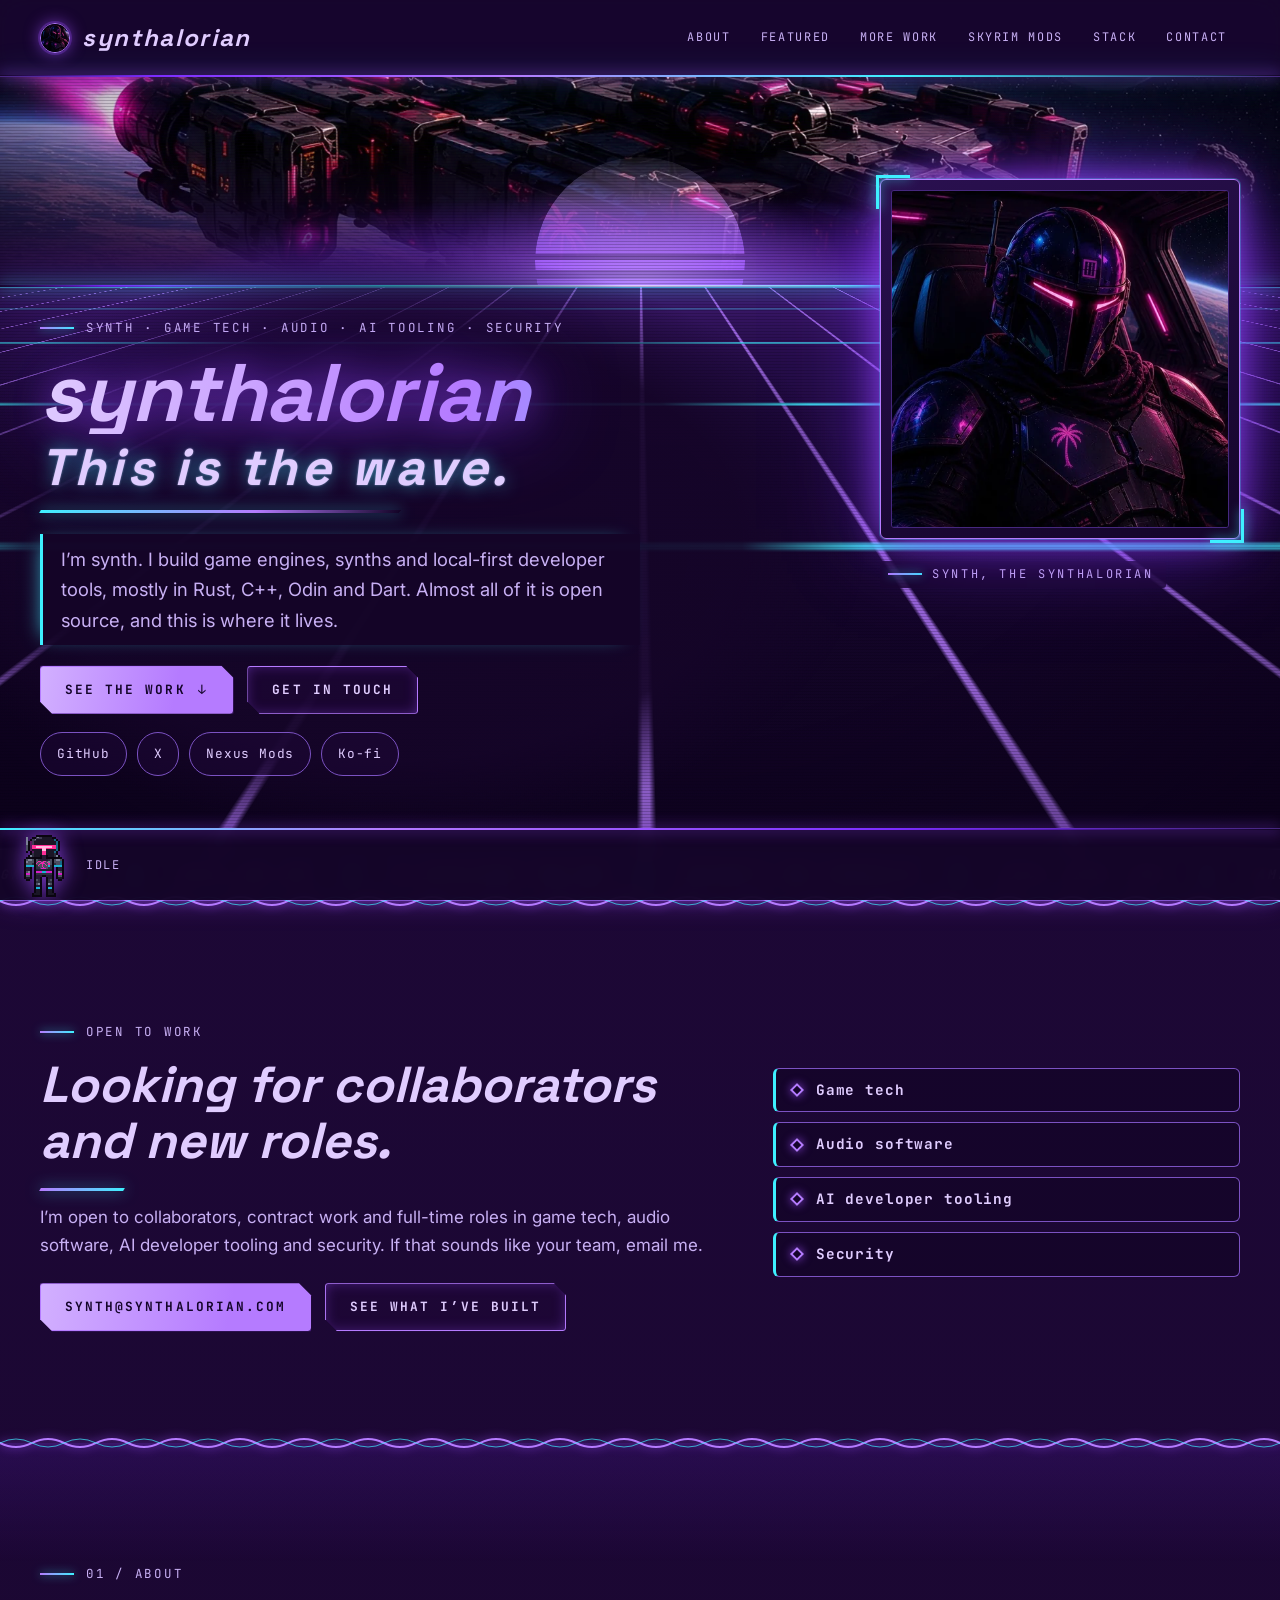
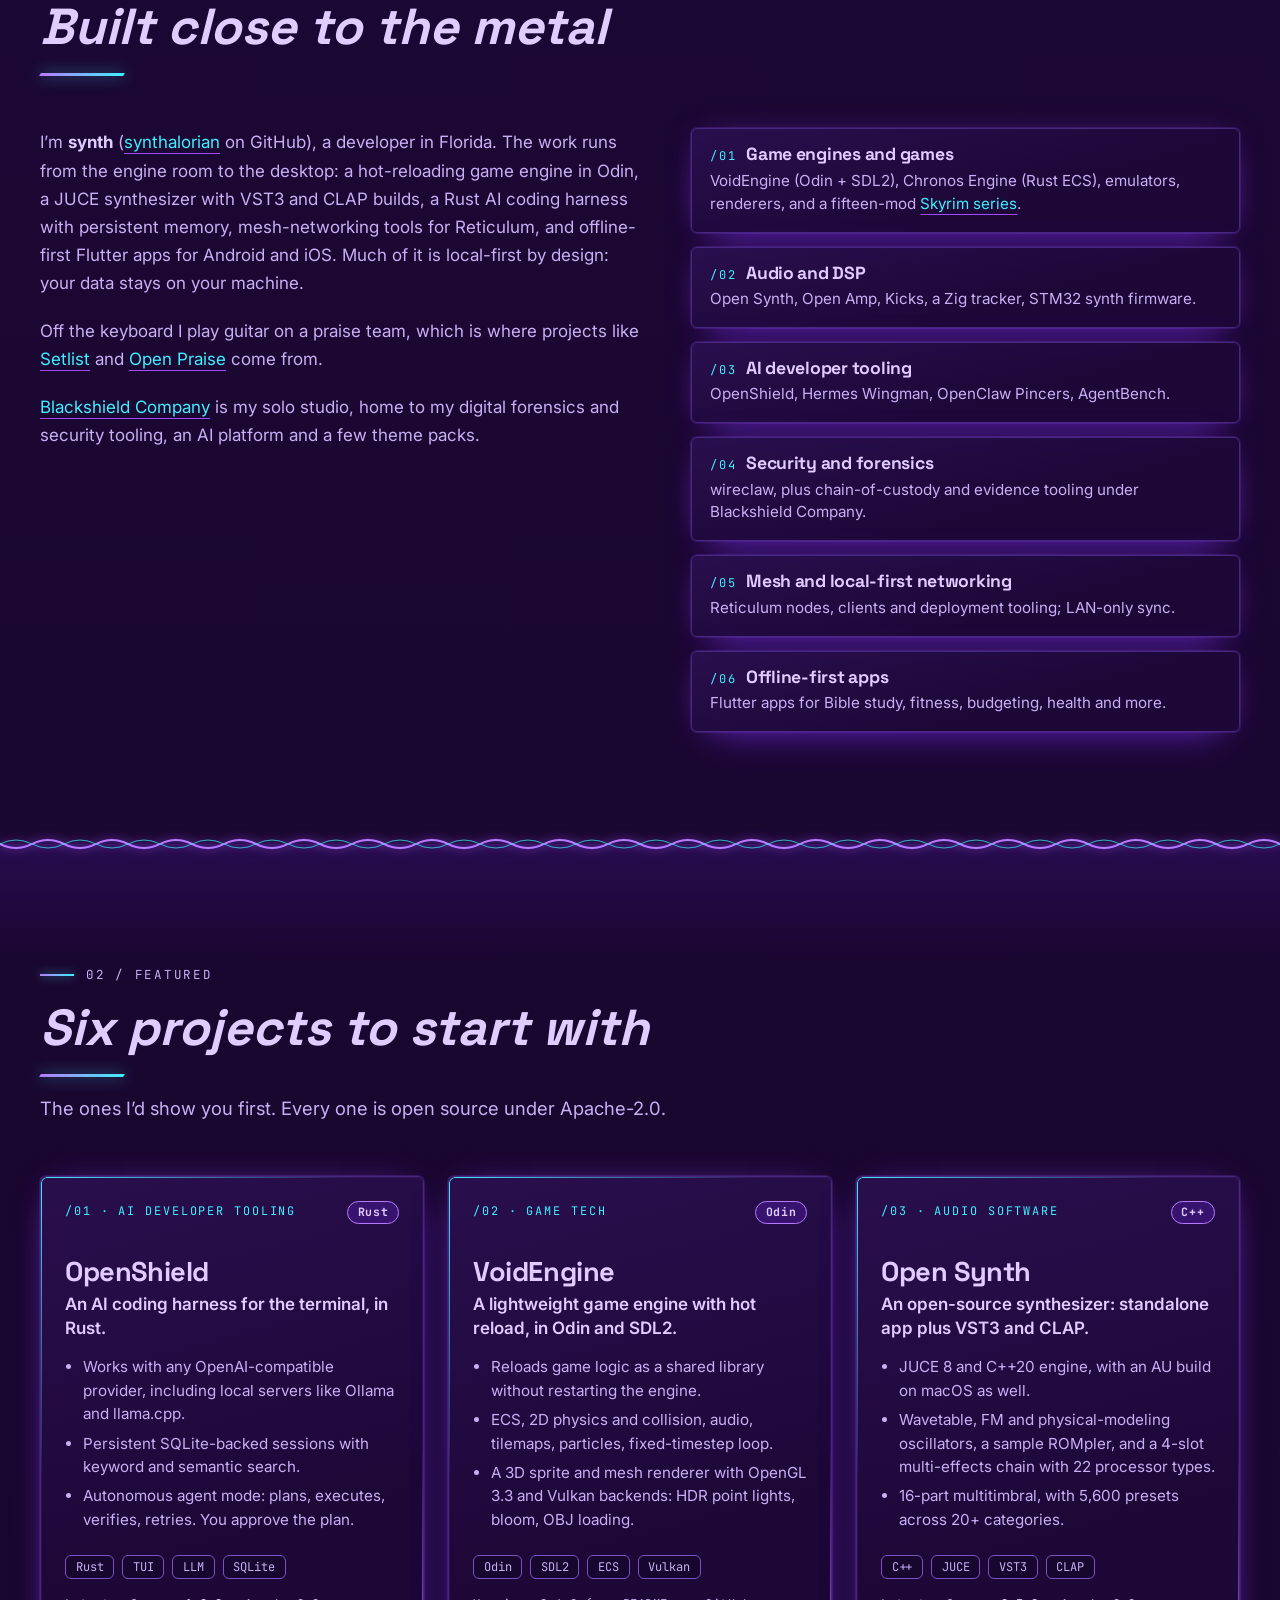
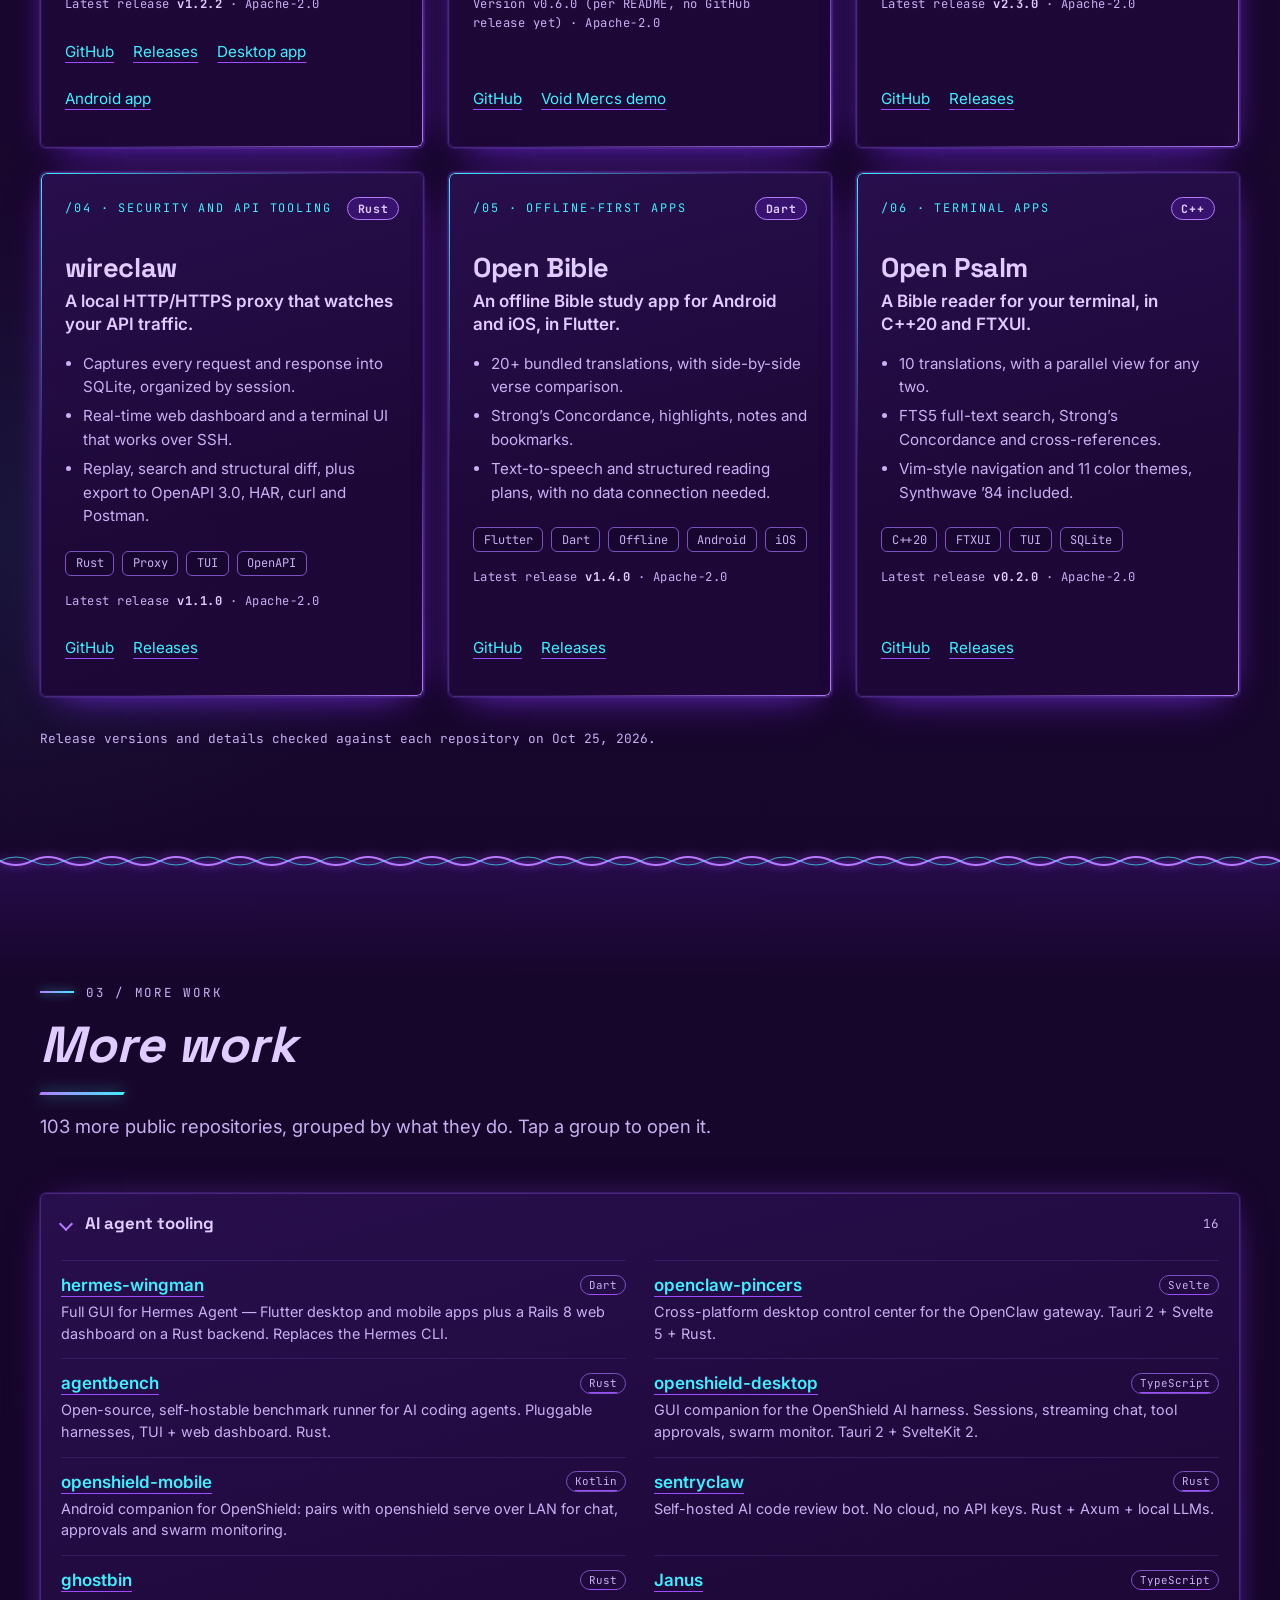
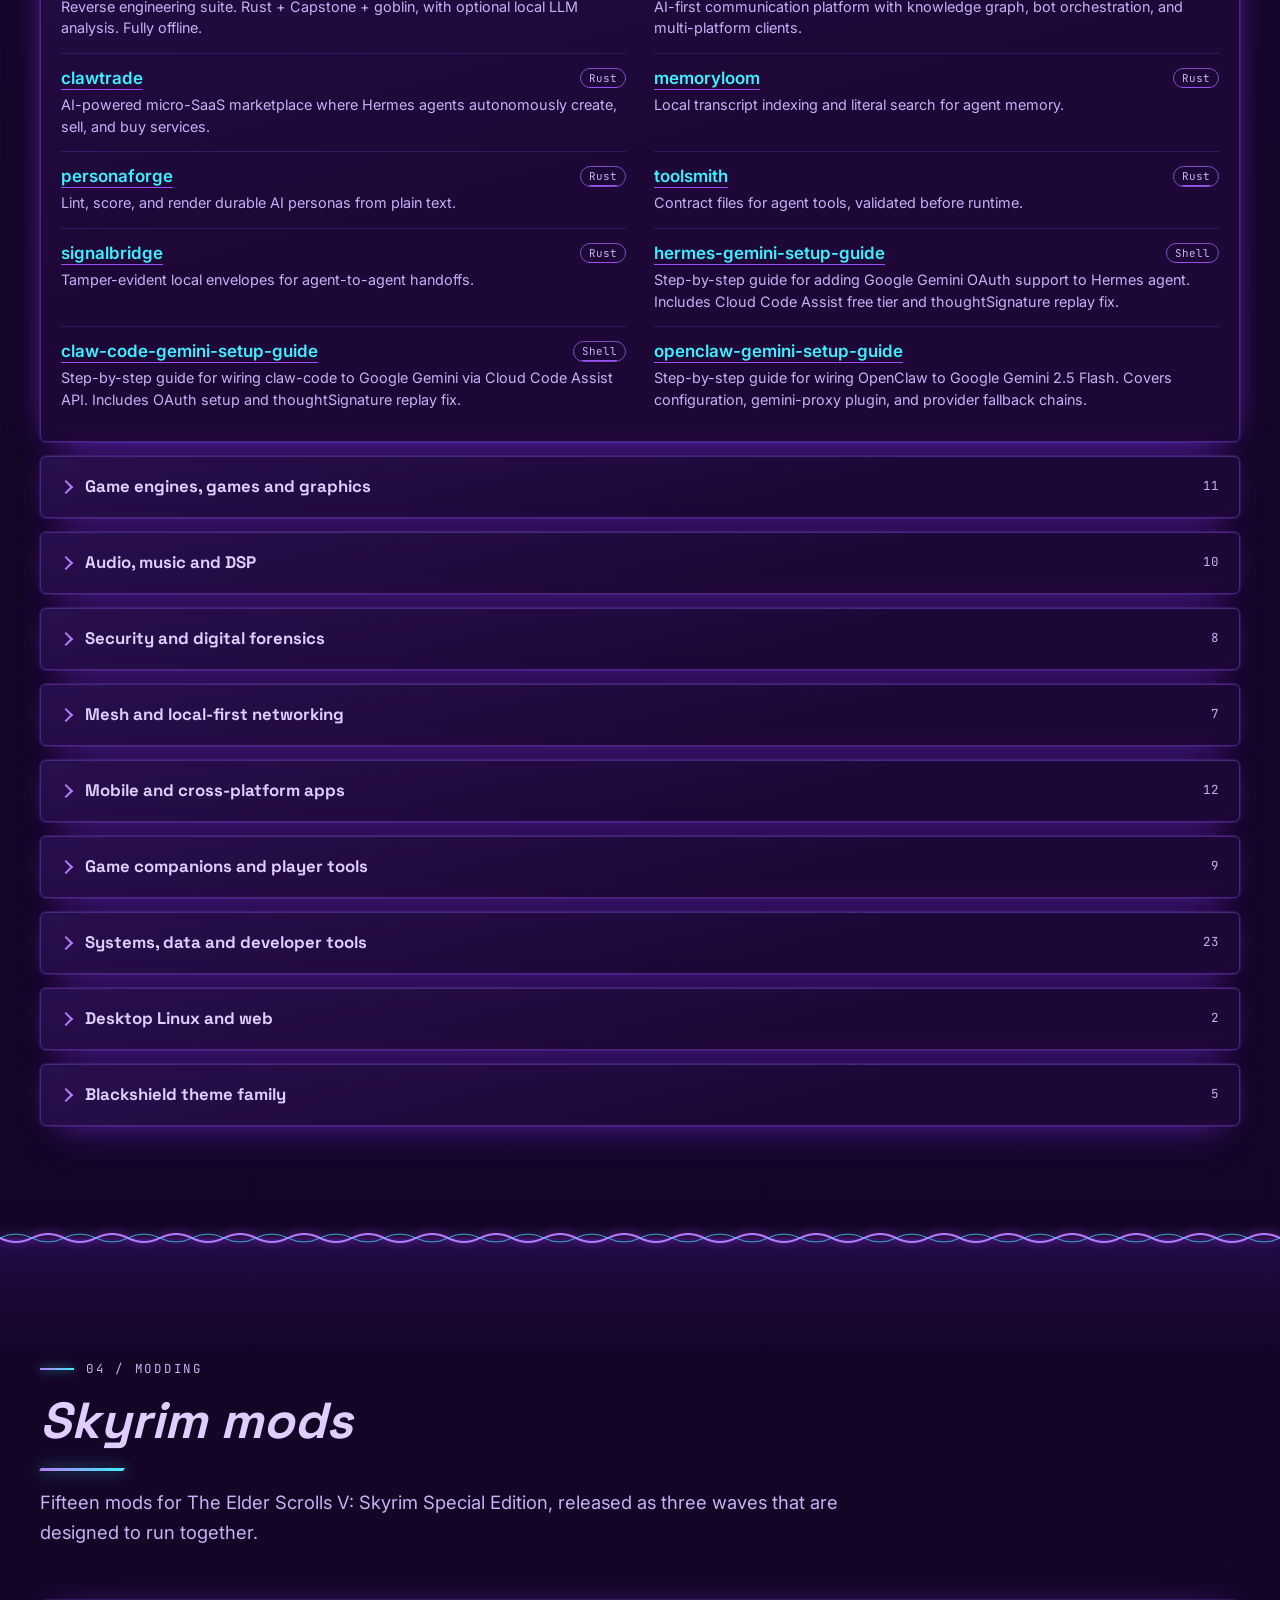
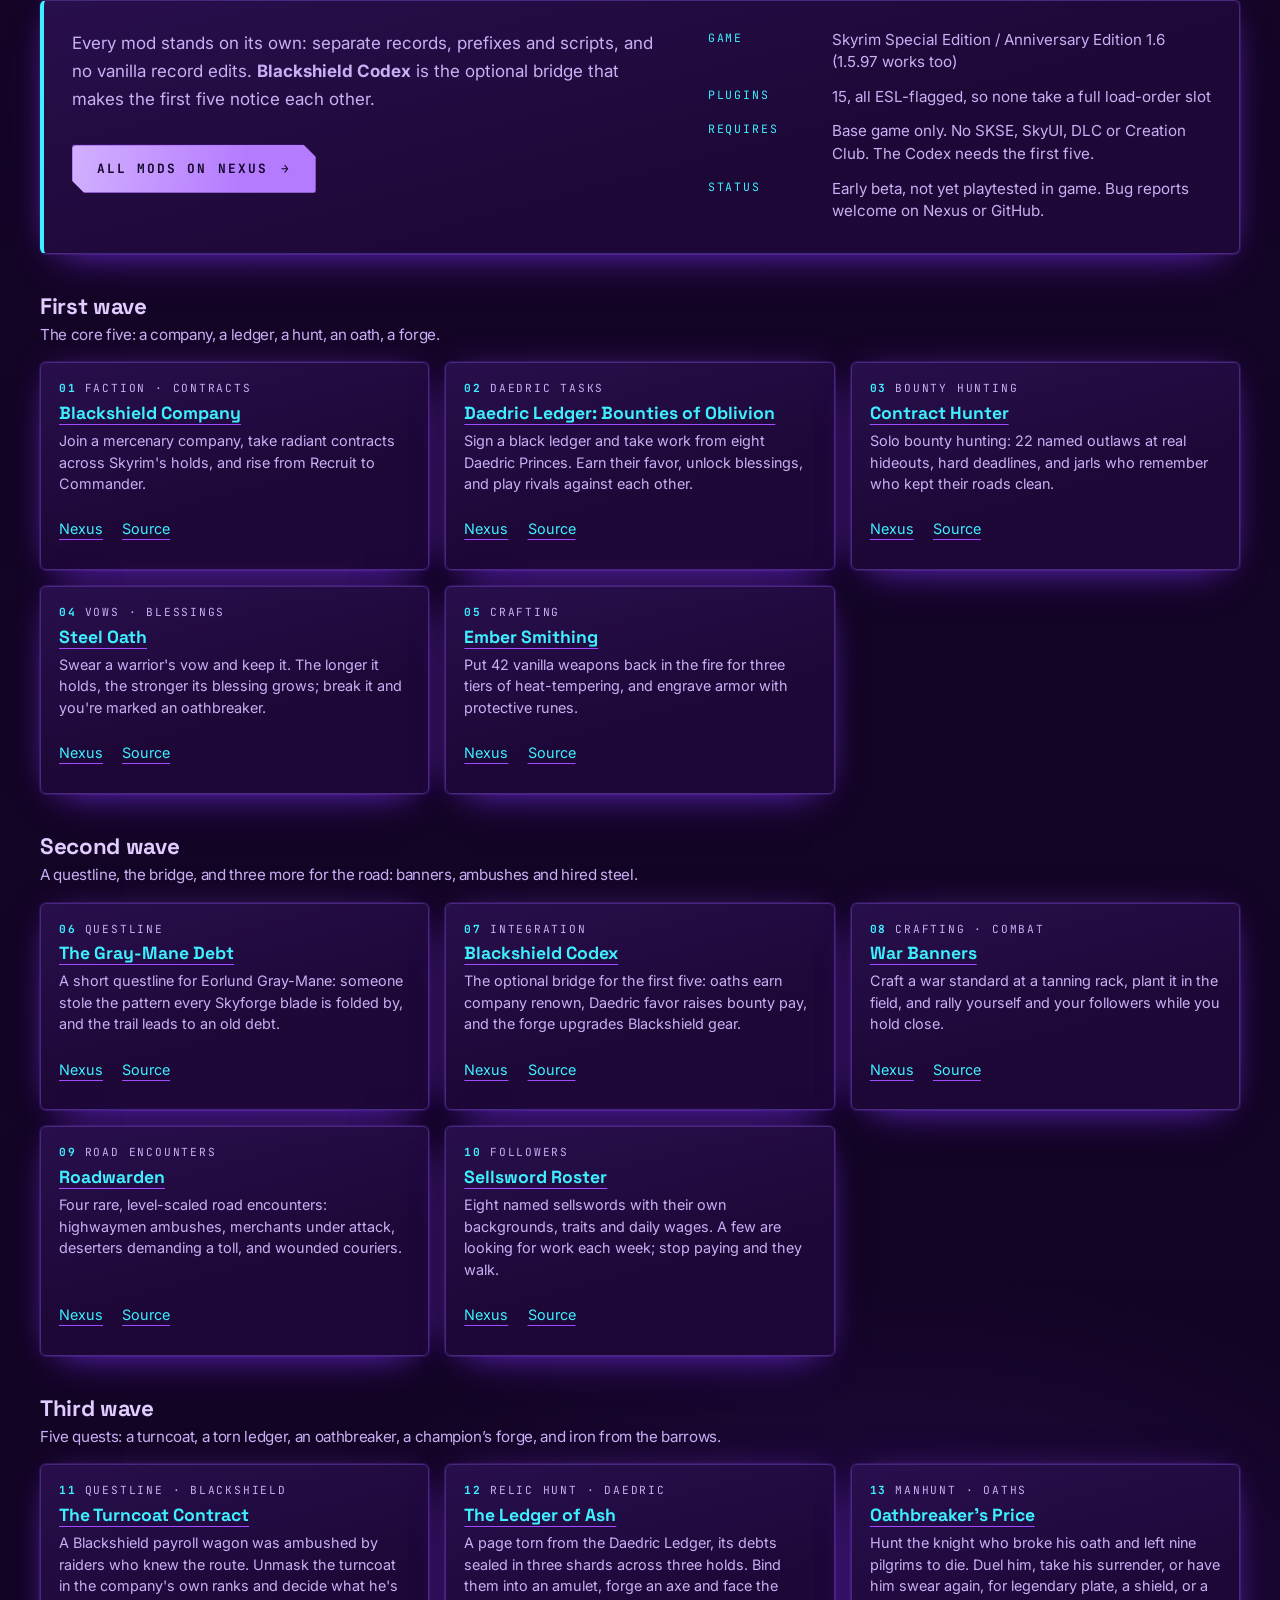
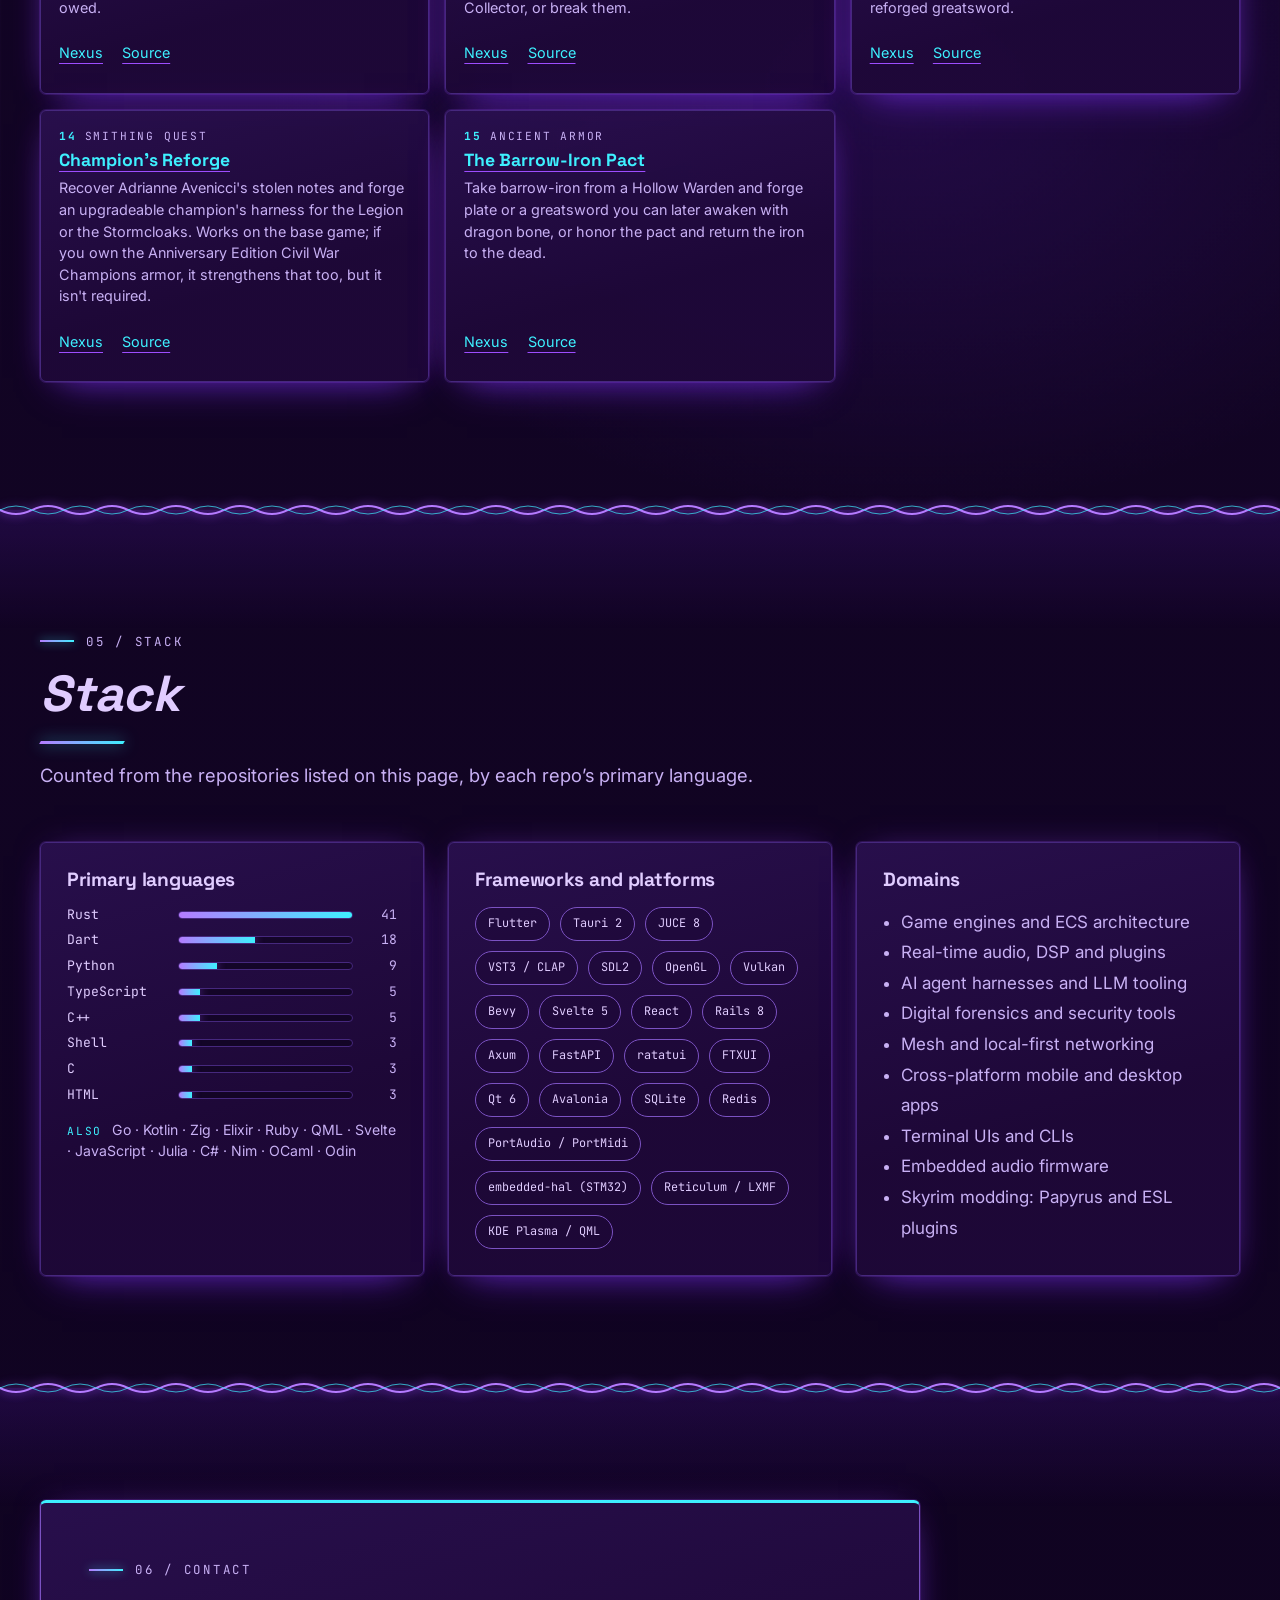
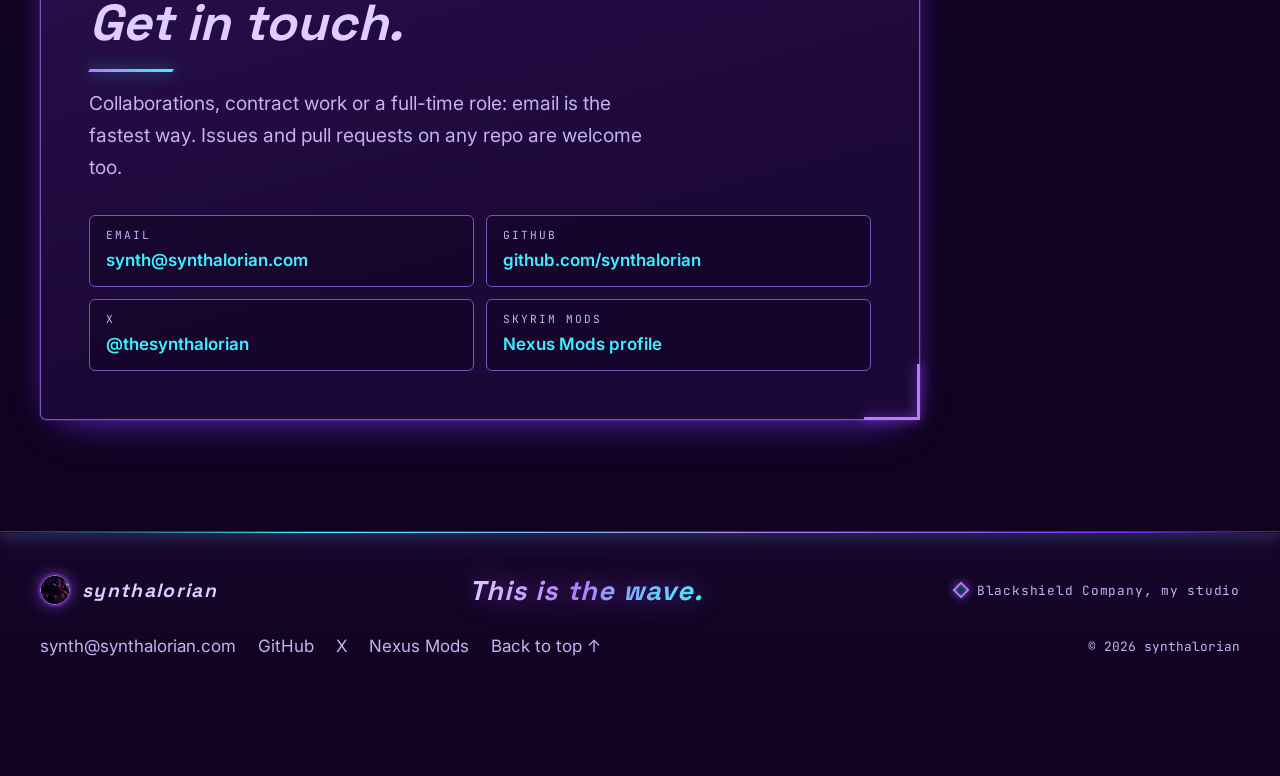
==== commit 2232b547: "Redesign portfolio" ====
--- a/index.html
+++ b/index.html
@@ -1,934 +1,26 @@
-<!DOCTYPE html>
-<html lang="en" class="no-js">
-<head>
-  <meta charset="utf-8">
-  <meta name="viewport" content="width=device-width, initial-scale=1">
-  <title>synth · game engines, audio tools &amp; AI agent tooling</title>
-  <meta name="description" content="Portfolio of synth (synthalorian): open-source game engines, synthesizers and audio tools, AI agent tooling, security utilities, offline-first apps, and a fifteen-mod Skyrim series. Founder of Blackshield Company.">
-  <meta name="author" content="synth">
-  <meta name="theme-color" content="#101014">
-  <meta name="color-scheme" content="dark">
-  <link rel="canonical" href="https://synthalorian.pages.dev/">
-
-  <link rel="icon" href="/favicon.svg?v=bs1" type="image/svg+xml">
-  <link rel="icon" href="/favicon-32.png?v=bs1" type="image/png" sizes="32x32">
-  <link rel="apple-touch-icon" href="/apple-touch-icon.png?v=bs1">
-
-  <meta property="og:type" content="website">
-  <meta property="og:site_name" content="synth">
-  <meta property="og:title" content="synth (synthalorian) · portfolio">
-  <meta property="og:description" content="Open-source game engines, synthesizers and audio tools, AI agent tooling, and offline-first apps. Founder of Blackshield Company.">
-  <meta property="og:url" content="https://synthalorian.pages.dev/">
-  <meta property="og:image" content="https://synthalorian.pages.dev/assets/img/og-synthalorian.png?v=bs1">
-  <meta property="og:image:width" content="1200">
-  <meta property="og:image:height" content="630">
-  <meta property="og:image:alt" content="synthalorian: the Blackshield knight in black plate with a red plume, a sword and a shield with a plain red cross, beside the line The shield holds.">
-  <meta name="twitter:card" content="summary_large_image">
-  <meta name="twitter:title" content="synth (synthalorian) · portfolio">
-  <meta name="twitter:description" content="Open-source game engines, synthesizers and audio tools, AI agent tooling, and offline-first apps.">
-  <meta name="twitter:image" content="https://synthalorian.pages.dev/assets/img/og-synthalorian.png?v=bs1">
-
-  <!-- Sets the "js" class before first paint so reveal animations never flash. CSP hash in _headers must match this exact script. -->
-  <script>(function(d){var r=d.documentElement;r.classList.remove("no-js");if("IntersectionObserver"in window&&window.matchMedia&&!window.matchMedia("(prefers-reduced-motion: reduce)").matches){r.classList.add("js");setTimeout(function(){if(!window.__synthReveal)r.classList.remove("js")},3000)}})(document);</script>
-  <link rel="preload" href="/assets/fonts/cinzel-var.woff2" as="font" type="font/woff2" crossorigin>
-  <link rel="preload" href="/assets/fonts/inter-var.woff2" as="font" type="font/woff2" crossorigin>
-  <link rel="stylesheet" href="/assets/css/blackshield.css?v=bs1">
-  <link rel="stylesheet" href="/assets/css/knight.css?v=bs1">
-  <link rel="stylesheet" href="/assets/css/style.css?v=bs1">
-
-  <script type="application/ld+json">
-  {
-    "@context": "https://schema.org",
-    "@type": "Person",
-    "name": "synth",
-    "alternateName": "synthalorian",
-    "url": "https://synthalorian.pages.dev/",
-    "image": "https://synthalorian.pages.dev/icon-512.png",
-    "email": "mailto:synth@synthalorian.com",
-    "homeLocation": { "@type": "Place", "name": "Florida" },
-    "jobTitle": "Software developer",
-    "worksFor": { "@type": "Organization", "name": "Blackshield Company", "url": "https://github.com/synthalorian" },
-    "sameAs": [
-      "https://github.com/synthalorian",
-      "https://synthalorian.github.io/",
-      "https://www.nexusmods.com/profile/synthalorian"
-    ],
-    "knowsAbout": ["Rust", "C++", "Flutter", "Game engines", "Audio DSP", "AI agents", "Digital forensics", "Skyrim modding"]
-  }
-  </script>
-</head>
-<body>
-  <a class="skip-link" href="#main">Skip to content</a>
-
-  <!-- Reusable shield mark -->
-  <svg width="0" height="0" style="position:absolute" aria-hidden="true" focusable="false">
-    <defs>
-      <clipPath id="shield-inner"><path d="M32 6 54 11.5V30c0 13.6-8.7 22.6-22 27.6C18.7 52.6 10 43.6 10 30V11.5Z"/></clipPath>
-      <symbol id="mark" viewBox="0 0 64 64">
-        <path d="M32 3 57 9.2V30c0 15.4-10 25.7-25 31.2C17 55.7 7 45.4 7 30V9.2Z" fill="#101014" stroke="#8F959C" stroke-width="3"/>
-        <g clip-path="url(#shield-inner)" fill="#C1121F"><rect x="28" y="6" width="8" height="54"/><rect x="10" y="22" width="44" height="8"/></g>
-        <g fill="#8F959C"><path d="M48.7 30.7 43.6 39.2 36.2 45.7 41.3 37.2Z"/><path d="M51.5 33.0 46.4 41.5 39.0 48.0 44.1 39.5Z"/><path d="M54.3 35.3 49.2 43.8 41.8 50.3 46.9 41.8Z"/></g>
-      </symbol>
-      <symbol id="i-github" viewBox="0 0 16 16"><path fill="currentColor" d="M8 0C3.58 0 0 3.58 0 8c0 3.54 2.29 6.53 5.47 7.59.4.07.55-.17.55-.38 0-.19-.01-.82-.01-1.49-2.01.37-2.53-.49-2.69-.94-.09-.23-.48-.94-.82-1.13-.28-.15-.68-.52-.01-.53.63-.01 1.08.58 1.23.82.72 1.21 1.87.87 2.33.66.07-.52.28-.87.51-1.07-1.78-.2-3.64-.89-3.64-3.95 0-.87.31-1.59.82-2.15-.08-.2-.36-1.02.08-2.12 0 0 .67-.21 2.2.82.64-.18 1.32-.27 2-.27.68 0 1.36.09 2 .27 1.53-1.04 2.2-.82 2.2-.82.44 1.1.16 1.92.08 2.12.51.56.82 1.27.82 2.15 0 3.07-1.87 3.75-3.65 3.95.29.25.54.73.54 1.48 0 1.07-.01 1.93-.01 2.2 0 .21.15.46.55.38A8.013 8.013 0 0 0 16 8c0-4.42-3.58-8-8-8z"/></symbol>
-      <symbol id="i-mail" viewBox="0 0 24 24"><path fill="none" stroke="currentColor" stroke-width="1.6" d="M3 5.5h18v13H3z"/><path fill="none" stroke="currentColor" stroke-width="1.6" d="m3.5 6 8.5 7 8.5-7"/></symbol>
-      <symbol id="i-shield" viewBox="0 0 24 24"><path fill="none" stroke="currentColor" stroke-width="1.6" d="M12 2.5 20 4.6V11c0 5-3.3 8.5-8 10.5C7.3 19.5 4 16 4 11V4.6Z"/><path fill="none" stroke="currentColor" stroke-width="1.6" d="M12 7v10M8 10.5h8"/></symbol>
-      <symbol id="i-globe" viewBox="0 0 24 24"><circle cx="12" cy="12" r="9" fill="none" stroke="currentColor" stroke-width="1.6"/><path fill="none" stroke="currentColor" stroke-width="1.6" d="M3 12h18M12 3c2.5 2.6 3.7 5.6 3.7 9s-1.2 6.4-3.7 9c-2.5-2.6-3.7-5.6-3.7-9S9.5 5.6 12 3Z"/></symbol>
-      <symbol id="i-sword" viewBox="0 0 24 24"><path fill="none" stroke="currentColor" stroke-width="1.6" stroke-linejoin="round" d="M19.5 3.5 20.5 4.5 11 14l-1-1Z"/><path fill="none" stroke="currentColor" stroke-width="1.6" stroke-linecap="round" d="m6.5 13.5 4 4M8.5 15.5 4 20M3.5 19.5l1 1"/></symbol>
-      <symbol id="i-arrow" viewBox="0 0 24 24"><path fill="none" stroke="currentColor" stroke-width="1.8" d="M5 12h13M13 6l6 6-6 6"/></symbol>
-    </defs>
-  </svg>
-
-  <header class="site-header">
-    <div class="wrap header-inner">
-      <a class="brand" href="#top" aria-label="synth — back to top">
-        <svg aria-hidden="true" focusable="false"><use href="#mark"/></svg>
-        <span>synth</span>
-      </a>
-      <button class="nav-toggle" type="button" aria-expanded="false" aria-controls="site-nav" aria-label="Open menu"><span></span></button>
-      <nav class="nav" id="site-nav" aria-label="Primary">
-        <ul>
-          <li><a href="#about">About</a></li>
-          <li><a href="#work">Work</a></li>
-          <li><a href="#mods">Mods</a></li>
-          <li><a href="#stack">Stack</a></li>
-          <li><a href="#contact">Contact</a></li>
-        </ul>
-      </nav>
-    </div>
-  </header>
-
-  <main id="main">
-    <!-- ============================== HERO ============================== -->
-    <section class="hero" id="top" aria-labelledby="hero-title">
-            <div class="wrap hero-grid">
-        <div class="hero-copy">
-          <p class="hero-motto">Iron <b>/</b> Bone <b>/</b> Blood</p>
-          <h1 id="hero-title">synth<span class="dot" aria-hidden="true">.</span></h1>
-          <ul class="hero-handle">
-            <li>@synthalorian</li>
-            <li>Florida</li>
-            <li>Founder, Blackshield Company</li>
-          </ul>
-          <p class="hero-lede">I build what I want to exist: <strong>game engines</strong>, <strong>synthesizers and audio tools</strong>, and <strong>AI agent tooling</strong>, in Rust, C++, Odin and Flutter. It runs local, and it answers to the user.</p>
-          <div class="hero-actions">
-            <a class="btn btn-primary" href="#work">View the work <svg aria-hidden="true"><use href="#i-arrow"/></svg></a>
-            <a class="btn btn-ghost" href="https://github.com/synthalorian"><svg aria-hidden="true"><use href="#i-github"/></svg> GitHub</a>
-            <a class="btn btn-ghost" href="mailto:synth@synthalorian.com"><svg aria-hidden="true"><use href="#i-mail"/></svg> Email</a>
-          </div>
-          <dl class="hero-stats">
-            <div><dt>Public repos</dt><dd>100+</dd></div>
-            <div><dt>Languages</dt><dd>15+</dd></div>
-            <div><dt>Focus areas</dt><dd>6</dd></div>
-          </dl>
-        </div>
-        <div class="hero-portrait">
-          <div class="portrait-frame">
-            <span class="knight knight-idle"><img src="/assets/img/knight/idle.png" width="128" height="28" alt="The Blackshield knight: black plate and a full black helm with a red plume, a sword, and a black kite shield with a plain red cross."></span>
-          </div>
-          <span class="portrait-tag">The shield holds</span>
-        </div>
-      </div>
-    </section>
-
-    <!-- ============================== ABOUT ============================== -->
-    <section class="section" id="about" aria-labelledby="about-title">
-      <div class="wrap">
-        <div class="section-head reveal">
-          <div>
-            <p class="eyebrow"><span class="num">01</span> About</p>
-            <h2 id="about-title">Built to hold</h2>
-          </div>
-        </div>
-        <div class="about-grid">
-          <div class="about-copy reveal">
-            <p>I'm <strong>synth</strong> (<a href="https://github.com/synthalorian">synthalorian</a> on GitHub), a developer based in Florida and the founder of <a href="https://github.com/synthalorian">Blackshield Company</a> — my studio for digital forensics, security tooling, an AI platform, and the Blackshield theme family.</p>
-            <p>The work runs from the engine room to the desktop: a hot-reloading game engine in Odin, a JUCE synthesizer with VST3 and CLAP builds, a Rust AI coding harness with persistent memory, mesh-networking tools for Reticulum, and offline-first Flutter apps for Android and iOS. Much of it is local-first by design — your data stays on your machine.</p>
-            <p>Off the keyboard, I play guitar on a praise team — that's where projects like <a href="https://github.com/synthalorian/setlist">Setlist</a> and <a href="https://github.com/synthalorian/Open-Praise">Open Praise</a> come from.</p>
-            <p><strong>Open to collaborators and new roles</strong> in game tech, audio software, AI developer tooling, and security. If that sounds like you, <a href="#contact">get in touch</a>.</p>
-          </div>
-          <ul class="focus-list reveal">
-            <li><span class="fi">/01</span><h3>Game engines &amp; games</h3><p>VoidEngine (Odin + SDL2), Chronos Engine (Rust ECS), emulators, renderers, and a fifteen-mod <a href="#mods">Skyrim series</a>.</p></li>
-            <li><span class="fi">/02</span><h3>Audio &amp; DSP</h3><p>Open Synth, Open Amp, Kicks, a Zig tracker, STM32 synth firmware.</p></li>
-            <li><span class="fi">/03</span><h3>AI agent tooling</h3><p>OpenShield, Hermes Wingman, OpenClaw Pincers, AgentBench.</p></li>
-            <li><span class="fi">/04</span><h3>Security &amp; forensics</h3><p>wireclaw, chain-of-custody and evidence tooling under Blackshield Company.</p></li>
-            <li><span class="fi">/05</span><h3>Mesh &amp; local-first networking</h3><p>Reticulum nodes, clients, and deployment tooling; LAN-only sync.</p></li>
-            <li><span class="fi">/06</span><h3>Offline-first apps</h3><p>Flutter apps for Bible study, fitness, budgeting, health, and more.</p></li>
-          </ul>
-        </div>
-      </div>
-    </section>
-
-    <!-- ============================== WORK ============================== -->
-    <section class="section" id="work" aria-labelledby="work-title">
-      <div class="wrap">
-        <div class="section-head reveal">
-          <div>
-            <p class="eyebrow"><span class="num">02</span> Selected work</p>
-            <h2 id="work-title">Featured projects</h2>
-          </div>
-          <p>Seven projects I'd show first. Every card links straight to the source.</p>
-        </div>
-
-        <div class="cards">
-          <article class="card panel reveal" id="project-openshield" aria-labelledby="p1">
-            <div class="card-top"><span class="card-index">01</span><span class="card-kind">AI agent tooling</span></div>
-            <h3 id="p1"><a href="https://github.com/synthalorian/openshield">OpenShield</a></h3>
-            <p class="card-repo">synthalorian/openshield</p>
-            <p class="card-desc">An open-source AI coding agent harness for the terminal, written in Rust.</p>
-            <ul class="card-points">
-              <li>Persistent SQLite-backed memory with keyword and semantic search</li>
-              <li>Works with any OpenAI-compatible provider — hosted or local</li>
-              <li>Autonomous plan → execute → verify mode, plus desktop and Android companions</li>
-            </ul>
-            <ul class="tags"><li>Rust</li><li>TUI</li><li>LLM</li><li>SQLite</li></ul>
-            <div class="card-foot">
-              <p class="card-meta"><span class="lang">Rust</span><span>★ 8</span><span>Sep 2026</span></p>
-              <div class="card-links"><a href="https://github.com/synthalorian/openshield" aria-label="OpenShield source on GitHub">Source <span aria-hidden="true">→</span></a></div>
-            </div>
-          </article>
-
-          <article class="card panel reveal" id="project-voidengine" aria-labelledby="p2">
-            <div class="card-top"><span class="card-index">02</span><span class="card-kind">Game engine</span></div>
-            <h3 id="p2"><a href="https://github.com/synthalorian/voidengine">VoidEngine</a></h3>
-            <p class="card-repo">synthalorian/voidengine</p>
-            <p class="card-desc">A lightweight game engine with hot-reload and data-driven design, built in Odin on SDL2.</p>
-            <ul class="card-points">
-              <li>Hot-reloads game logic as a shared library — no engine restart</li>
-              <li>ECS, 2D physics, audio, tilemaps, particles, fixed 60&nbsp;Hz timestep</li>
-              <li>3D sprite renderer with OpenGL 3.3 and Vulkan backends</li>
-            </ul>
-            <ul class="tags"><li>Odin</li><li>SDL2</li><li>OpenGL</li><li>Vulkan</li></ul>
-            <div class="card-foot">
-              <p class="card-meta"><span class="lang">Odin</span><span>★ 2</span><span>Sep 2026</span></p>
-              <div class="card-links"><a href="https://github.com/synthalorian/voidengine" aria-label="VoidEngine source on GitHub">Source <span aria-hidden="true">→</span></a></div>
-            </div>
-          </article>
-
-          <article class="card panel reveal" id="project-open-synth" aria-labelledby="p3">
-            <div class="card-top"><span class="card-index">03</span><span class="card-kind">Audio · DSP</span></div>
-            <h3 id="p3"><a href="https://github.com/synthalorian/open-synth">Open Synth</a></h3>
-            <p class="card-repo">synthalorian/open-synth</p>
-            <p class="card-desc">A free, open-source synthesizer on a JUCE 8 / C++20 engine — standalone, VST3, and CLAP.</p>
-            <ul class="card-points">
-              <li>Dual oscillators with wavetable, FM, and physical-modeling modes</li>
-              <li>16-part multitimbral engine with a full multi-effects chain</li>
-              <li>Sample ROMpler with 5,600 presets</li>
-            </ul>
-            <ul class="tags"><li>C++20</li><li>JUCE 8</li><li>VST3</li><li>CLAP</li></ul>
-            <div class="card-foot">
-              <p class="card-meta"><span class="lang">C++</span><span>★ 6</span><span>v2.0.2</span></p>
-              <div class="card-links">
-                <a href="https://github.com/synthalorian/open-synth/releases/tag/v2.0.2" aria-label="Open Synth latest release">Release <span aria-hidden="true">→</span></a>
-                <a href="https://github.com/synthalorian/open-synth" aria-label="Open Synth source on GitHub">Source <span aria-hidden="true">→</span></a>
-              </div>
-            </div>
-          </article>
-
-          <article class="card panel reveal" id="project-wireclaw" aria-labelledby="p4">
-            <div class="card-top"><span class="card-index">04</span><span class="card-kind">Developer tooling</span></div>
-            <h3 id="p4"><a href="https://github.com/synthalorian/wireclaw">wireclaw</a></h3>
-            <p class="card-repo">synthalorian/wireclaw</p>
-            <p class="card-desc">A local HTTP/HTTPS proxy that captures, replays, and inspects API traffic. Rust CLI + TUI.</p>
-            <ul class="card-points">
-              <li>Logs every request and response to SQLite, organized by session</li>
-              <li>Generates OpenAPI 3.0 specs from live traffic</li>
-              <li>Replay, JSON-aware diff, latency percentiles, real-time dashboard</li>
-            </ul>
-            <ul class="tags"><li>Rust</li><li>ratatui</li><li>SQLite</li><li>OpenAPI</li></ul>
-            <div class="card-foot">
-              <p class="card-meta"><span class="lang">Rust</span><span>★ 3</span><span>Sep 2026</span></p>
-              <div class="card-links"><a href="https://github.com/synthalorian/wireclaw" aria-label="wireclaw source on GitHub">Source <span aria-hidden="true">→</span></a></div>
-            </div>
-          </article>
-
-          <article class="card panel reveal" id="project-open-bible" aria-labelledby="p5">
-            <div class="card-top"><span class="card-index">05</span><span class="card-kind">Mobile app</span></div>
-            <h3 id="p5"><a href="https://github.com/synthalorian/Open-Bible">Open Bible</a></h3>
-            <p class="card-repo">synthalorian/Open-Bible</p>
-            <p class="card-desc">An offline Bible study app for Android and iOS, built with Flutter.</p>
-            <ul class="card-points">
-              <li>20+ bundled translations with full-text search — no connection needed</li>
-              <li>Strong's concordance and side-by-side translation comparison</li>
-              <li>Text-to-speech, reading plans, notes, and highlights</li>
-            </ul>
-            <ul class="tags"><li>Flutter</li><li>Dart</li><li>Android</li><li>iOS</li></ul>
-            <div class="card-foot">
-              <p class="card-meta"><span class="lang">Dart</span><span>★ 2</span><span>v1.4.0</span></p>
-              <div class="card-links">
-                <a href="https://github.com/synthalorian/Open-Bible/releases/tag/v1.4.0" aria-label="Open Bible latest release">Release <span aria-hidden="true">→</span></a>
-                <a href="https://github.com/synthalorian/Open-Bible" aria-label="Open Bible source on GitHub">Source <span aria-hidden="true">→</span></a>
-              </div>
-            </div>
-          </article>
-
-          <article class="card panel reveal" id="project-open-psalm" aria-labelledby="p6">
-            <div class="card-top"><span class="card-index">06</span><span class="card-kind">Terminal app</span></div>
-            <h3 id="p6"><a href="https://github.com/synthalorian/open-psalm">Open Psalm</a></h3>
-            <p class="card-repo">synthalorian/open-psalm</p>
-            <p class="card-desc">A fast, keyboard-driven Bible reader for the terminal. C++20 + FTXUI.</p>
-            <ul class="card-points">
-              <li>10 translations with FTS5 full-text search and parallel view</li>
-              <li>Strong's concordance, cross-references, reading plans</li>
-              <li>Vim-style navigation and 11 built-in themes</li>
-            </ul>
-            <ul class="tags"><li>C++20</li><li>FTXUI</li><li>SQLite FTS5</li></ul>
-            <div class="card-foot">
-              <p class="card-meta"><span class="lang">C++</span><span>★ 1</span><span>v0.2.0</span></p>
-              <div class="card-links">
-                <a href="https://github.com/synthalorian/open-psalm/releases/tag/v0.2.0" aria-label="Open Psalm latest release">Release <span aria-hidden="true">→</span></a>
-                <a href="https://github.com/synthalorian/open-psalm" aria-label="Open Psalm source on GitHub">Source <span aria-hidden="true">→</span></a>
-              </div>
-            </div>
-          </article>
-          <article class="card panel mod-card reveal is-lead" id="project-void-mercs-demo" aria-labelledby="p7" style="grid-column: 1 / -1">
-            <a class="mod-thumb" href="https://github.com/synthalorian/void-mercs-demo/releases/tag/v0.1.0-demo" tabindex="-1" aria-hidden="true">
-              <picture>
-                <source srcset="/assets/img/projects/void-mercs-demo.webp" type="image/webp">
-                <img src="/assets/img/projects/void-mercs-demo.jpg" width="640" height="360" alt="" loading="lazy" decoding="async">
-              </picture>
-            </a>
-            <div class="mod-body">
-              <div class="card-top"><span class="card-index">07</span><span class="card-kind">Free demo</span></div>
-              <h3 id="p7"><a href="https://github.com/synthalorian/void-mercs-demo">Void Mercs Demo</a></h3>
-              <p class="card-repo">synthalorian/void-mercs-demo</p>
-              <p class="card-desc">A free playable slice of Void Mercs, a top-down mercenary action-RPG in a medieval apocalypse. Built on <a href="https://github.com/synthalorian/voidengine">VoidEngine</a>.</p>
-              <ul class="card-points">
-                <li>The Ashen Fields at company rank 1: contracts, loot, and your first two hired blades</li>
-                <li>Husks, raiders, void hounds, day/night and blood moons, about 15&ndash;30 minutes of play</li>
-                <li>Linux and Windows builds (Windows tested under Wine only so far)</li>
-              </ul>
-              <ul class="tags"><li>Odin</li><li>SDL2</li><li>VoidEngine</li><li>Action-RPG</li></ul>
-              <div class="card-foot">
-                <p class="card-meta"><span class="lang">Odin</span><span>Free demo</span><span>v0.1.0-demo</span></p>
-                <div class="card-links">
-                  <a href="https://github.com/synthalorian/void-mercs-demo/releases/tag/v0.1.0-demo" aria-label="Void Mercs free demo release">Release <span aria-hidden="true">→</span></a>
-                  <a href="https://github.com/synthalorian/voidengine" aria-label="VoidEngine source on GitHub">VoidEngine <span aria-hidden="true">→</span></a>
-                </div>
-              </div>
-            </div>
-          </article>
-        </div>
-
-        <div class="more-head reveal" id="more-work">
-          <h3>More work</h3>
-          <div class="more-head-r">
-            <p>101 more public repositories, grouped by area.</p>
-            <button class="more-toggle" type="button" hidden>Expand all</button>
-          </div>
-        </div>
-        <div class="work-groups">
-        <details class="work-group reveal" id="more-ai-agent-tooling" open>
-          <summary><span class="wg-title">AI &amp; agent tooling</span><span class="wg-count">16</span></summary>
-          <ul class="work-list">
-            <li><a href="https://github.com/synthalorian/hermes-wingman">hermes-wingman</a><span class="w-desc">Full GUI for Hermes Agent — Flutter desktop and mobile apps plus a Rails 8 web dashboard on a Rust backend. Replaces the Hermes CLI.</span><span class="w-lang">Dart</span></li>
-            <li><a href="https://github.com/synthalorian/openclaw-pincers">openclaw-pincers</a><span class="w-desc">Cross-platform desktop control center for the OpenClaw gateway. Tauri 2 + Svelte 5 + Rust.</span><span class="w-lang">Svelte</span></li>
-            <li><a href="https://github.com/synthalorian/agentbench">agentbench</a><span class="w-desc">Open-source, self-hostable benchmark runner for AI coding agents. Pluggable harnesses, TUI + web dashboard. Rust.</span><span class="w-lang">Rust</span></li>
-            <li><a href="https://github.com/synthalorian/openshield-desktop">openshield-desktop</a><span class="w-desc">GUI companion for the OpenShield AI harness. Sessions, streaming chat, tool approvals, swarm monitor. Tauri 2 + SvelteKit 2.</span><span class="w-lang">TypeScript</span></li>
-            <li><a href="https://github.com/synthalorian/openshield-mobile">openshield-mobile</a><span class="w-desc">Android companion for OpenShield — pairs with openshield serve over LAN for chat, approvals, and swarm monitoring.</span><span class="w-lang">Kotlin</span></li>
-            <li><a href="https://github.com/synthalorian/sentryclaw">sentryclaw</a><span class="w-desc">Self-hosted AI code review bot. No cloud, no API keys. Rust + Axum + local LLMs.</span><span class="w-lang">Rust</span></li>
-            <li><a href="https://github.com/synthalorian/ghostbin">ghostbin</a><span class="w-desc">AI-powered reverse engineering suite. Rust + Capstone + Iced-x86 + LLM analysis.</span><span class="w-lang">Rust</span></li>
-            <li><a href="https://github.com/synthalorian/Janus">Janus</a><span class="w-desc">AI-first communication platform with knowledge graph, bot orchestration, and multi-platform clients.</span><span class="w-lang">TypeScript</span></li>
-            <li><a href="https://github.com/synthalorian/clawtrade">clawtrade</a><span class="w-desc">AI-powered micro-SaaS marketplace where Hermes agents autonomously create, sell, and buy services.</span><span class="w-lang">Rust</span></li>
-            <li><a href="https://github.com/synthalorian/memoryloom">memoryloom</a><span class="w-desc">Local transcript indexing and literal search for agent memory.</span><span class="w-lang">Rust</span></li>
-            <li><a href="https://github.com/synthalorian/personaforge">personaforge</a><span class="w-desc">Lint, score, and render durable AI personas from plain text.</span><span class="w-lang">Rust</span></li>
-            <li><a href="https://github.com/synthalorian/toolsmith">toolsmith</a><span class="w-desc">Contract files for agent tools, validated before runtime.</span><span class="w-lang">Rust</span></li>
-            <li><a href="https://github.com/synthalorian/signalbridge">signalbridge</a><span class="w-desc">Tamper-evident local envelopes for agent-to-agent handoffs.</span><span class="w-lang">Rust</span></li>
-            <li><a href="https://github.com/synthalorian/hermes-gemini-setup-guide">hermes-gemini-setup-guide</a><span class="w-desc">Step-by-step guide for adding Google Gemini OAuth support to Hermes agent. Includes Cloud Code Assist free tier and thoughtSignature replay fix.</span><span class="w-lang">Shell</span></li>
-            <li><a href="https://github.com/synthalorian/claw-code-gemini-setup-guide">claw-code-gemini-setup-guide</a><span class="w-desc">Step-by-step guide for wiring claw-code to Google Gemini via Cloud Code Assist API. Includes OAuth setup and thoughtSignature replay fix.</span><span class="w-lang">Shell</span></li>
-            <li><a href="https://github.com/synthalorian/openclaw-gemini-setup-guide">openclaw-gemini-setup-guide</a><span class="w-desc">Step-by-step guide for wiring OpenClaw to Google Gemini 2.5 Flash. Covers configuration, gemini-proxy plugin, and provider fallback chains.</span></li>
-          </ul>
-        </details>
-        <details class="work-group reveal" id="more-game-engines-games-graphics" open>
-          <summary><span class="wg-title">Game engines, games &amp; graphics</span><span class="wg-count">10</span></summary>
-          <ul class="work-list">
-            <li><a href="https://github.com/synthalorian/chronos-engine">chronos-engine</a><span class="w-desc">A genre-agnostic ECS game engine in Rust. Zero dependencies (core). Deterministic by design.</span><span class="w-lang">Rust</span></li>
-            <li><a href="https://github.com/synthalorian/rift">rift</a><span class="w-desc">Cross-engine game asset pipeline manager — Rust CLI + Rails 8 dashboard.</span><span class="w-lang">Rust</span></li>
-            <li><a href="https://github.com/synthalorian/retro-spec">retro-spec</a><span class="w-desc">3D city generator that renders your Git history as a city. Rust + Bevy.</span><span class="w-lang">Rust</span></li>
-            <li><a href="https://github.com/synthalorian/raytracer">raytracer</a><span class="w-desc">CPU path tracer from scratch in C++17. Diffuse, metal, dielectric materials. No GPU, just math.</span><span class="w-lang">C++</span></li>
-            <li><a href="https://github.com/synthalorian/chip8-emu">chip8-emu</a><span class="w-desc">A complete CHIP-8 emulator in C with SDL2. 35 opcodes, display, audio, and keypad input.</span><span class="w-lang">C</span></li>
-            <li><a href="https://github.com/synthalorian/roguelike">roguelike</a><span class="w-desc">Traditional ASCII roguelike. Procedural dungeons, permadeath, FOV, turn-based combat in the terminal.</span><span class="w-lang">C</span></li>
-            <li><a href="https://github.com/synthalorian/chess-engine">chess-engine</a><span class="w-desc">UCI-compatible chess engine with bitboards, alpha-beta search, and move generation in C++.</span><span class="w-lang">C++</span></li>
-            <li><a href="https://github.com/synthalorian/particle-life">particle-life</a><span class="w-desc">5-species particle life simulation with emergent behaviors. Python + pygame + Numba.</span><span class="w-lang">Python</span></li>
-            <li><a href="https://github.com/synthalorian/github-graveyard">github-graveyard</a><span class="w-desc">A 3D interactive cemetery where forgotten GitHub repositories rest.</span><span class="w-lang">JavaScript</span></li>
-            <li><a href="https://github.com/synthalorian/esolang">esolang</a><span class="w-desc">JUMP — an esoteric language where the instruction pointer moves like a chess knight. 2D grid, stack-based.</span><span class="w-lang">Rust</span></li>
-          </ul>
-        </details>
-        <details class="work-group reveal" id="more-audio-music-dsp" open>
-          <summary><span class="wg-title">Audio, music &amp; DSP</span><span class="wg-count">10</span></summary>
-          <ul class="work-list">
-            <li><a href="https://github.com/synthalorian/Open-Amp">Open-Amp</a><span class="w-desc">Cross-platform guitar amplifier and effects processor with real-time DSP — Linux, Android, iOS.</span><span class="w-lang">C++</span></li>
-            <li><a href="https://github.com/synthalorian/kicks">kicks</a><span class="w-desc">Guitar and bass amp simulator and effects workstation with native DSP, IR loading, and NAM model support. Rust + Tauri 2 + React.</span><span class="w-lang">Rust</span></li>
-            <li><a href="https://github.com/synthalorian/gridtracker">gridtracker</a><span class="w-desc">Terminal music tracker with real-time synthesis. Zig + PortAudio + PortMidi.</span><span class="w-lang">Zig</span></li>
-            <li><a href="https://github.com/synthalorian/voltshark">voltshark</a><span class="w-desc">Polyphonic synthesizer firmware for STM32F4. Rust + embedded-hal + I2S audio.</span><span class="w-lang">Rust</span></li>
-            <li><a href="https://github.com/synthalorian/tapeloop">tapeloop</a><span class="w-desc">Browser-based Web Audio synthesizer and pattern sequencer.</span><span class="w-lang">HTML</span></li>
-            <li><a href="https://github.com/synthalorian/tracking">tracking</a><span class="w-desc">Real-time audio spectrum analyzer with waterfall displays, peak detection, and MIDI/CV export. Julia.</span><span class="w-lang">Julia</span></li>
-            <li><a href="https://github.com/synthalorian/nightdrive">nightdrive</a><span class="w-desc">Subsonic-compatible music server with transcoding, album art, and web player.</span><span class="w-lang">Go</span></li>
-            <li><a href="https://github.com/synthalorian/neoncast">neoncast</a><span class="w-desc">Self-hosted podcast hosting + RSS generator with built-in analytics, chapter markers, and WebSub. Go.</span><span class="w-lang">Go</span></li>
-            <li><a href="https://github.com/synthalorian/setlist">setlist</a><span class="w-desc">Praise team command center: build setlists, manage chord charts, transpose keys in one tap.</span><span class="w-lang">Rust</span></li>
-            <li><a href="https://github.com/synthalorian/Open-Praise">Open-Praise</a><span class="w-desc">Setlist and chord sheet manager for worship teams.</span><span class="w-lang">Dart</span></li>
-          </ul>
-        </details>
-        <details class="work-group reveal" id="more-security-digital-forensics" open>
-          <summary><span class="wg-title">Security &amp; digital forensics</span><span class="wg-count">8</span></summary>
-          <ul class="work-list">
-            <li><a href="https://github.com/synthalorian/custody">custody</a><span class="w-desc">Tamper-evident chain-of-custody log for digital evidence.</span><span class="w-lang">Rust</span></li>
-            <li><a href="https://github.com/synthalorian/timeline">timeline</a><span class="w-desc">Evidence timeline builder for investigators and defense attorneys.</span><span class="w-lang">Rust</span></li>
-            <li><a href="https://github.com/synthalorian/exifguard">exifguard</a><span class="w-desc">Batch forensic EXIF verifier for evidence photos.</span><span class="w-lang">Rust</span></li>
-            <li><a href="https://github.com/synthalorian/beacon">beacon</a><span class="w-desc">Interactive cybercrime evidence-preservation and reporting guide for victims.</span><span class="w-lang">Rust</span></li>
-            <li><a href="https://github.com/synthalorian/blotter">blotter</a><span class="w-desc">Normalizer and explorer for public crime/incident data.</span><span class="w-lang">Rust</span></li>
-            <li><a href="https://github.com/synthalorian/docket">docket</a><span class="w-desc">Local-first case file organizer for public defenders.</span><span class="w-lang">Rust</span></li>
-            <li><a href="https://github.com/synthalorian/scamshield">scamshield</a><span class="w-desc">Offline scam pattern detector protecting elderly users and families.</span><span class="w-lang">Dart</span></li>
-            <li><a href="https://github.com/synthalorian/loopback">loopback</a><span class="w-desc">Self-hosted webhook testing tunnel with replay, inspection, programmable transformations, and chaos mode. Elixir.</span><span class="w-lang">Elixir</span></li>
-          </ul>
-        </details>
-        <details class="work-group reveal" id="more-mesh-local-first-networking" open>
-          <summary><span class="wg-title">Mesh &amp; local-first networking</span><span class="wg-count">8</span></summary>
-          <ul class="work-list">
-            <li><a href="https://github.com/synthalorian/reticulum-hub">reticulum-hub</a><span class="w-desc">Web dashboard and management platform for Reticulum networks.</span><span class="w-lang">HTML</span></li>
-            <li><a href="https://github.com/synthalorian/reticulum-link">reticulum-link</a><span class="w-desc">High-performance Reticulum transport node and LXMF relay — built on the BEAM.</span><span class="w-lang">Elixir</span></li>
-            <li><a href="https://github.com/synthalorian/reticulum-wave">reticulum-wave</a><span class="w-desc">Cross-platform encrypted mesh messaging client for Reticulum/LXMF.</span><span class="w-lang">Dart</span></li>
-            <li><a href="https://github.com/synthalorian/reticulum-forge">reticulum-forge</a><span class="w-desc">CLI toolkit for building, testing, and deploying Reticulum mesh networks — like terraform for mesh.</span><span class="w-lang">Rust</span></li>
-            <li><a href="https://github.com/synthalorian/reticulum-beacon">reticulum-beacon</a><span class="w-desc">Personal Reticulum transport node and service hub — one command to join the mesh.</span><span class="w-lang">Python</span></li>
-            <li><a href="https://github.com/synthalorian/reticulumchat">reticulumchat</a><span class="w-desc">TUI chat client over Reticulum mesh network with voice and file sharing.</span><span class="w-lang">Rust</span></li>
-            <li><a href="https://github.com/synthalorian/Open-Grid">Open-Grid</a><span class="w-desc">Decentralized mesh network toolkit. Discover devices, send encrypted messages, transfer files.</span><span class="w-lang">Dart</span></li>
-            <li><a href="https://github.com/synthalorian/p2p-sync">p2p-sync</a><span class="w-desc">LAN-only peer-to-peer file sync. No cloud, no accounts. mDNS discovery, delta sync, TLS.</span><span class="w-lang">Go</span></li>
-          </ul>
-        </details>
-        <details class="work-group reveal" id="more-mobile-cross-platform-apps" open>
-          <summary><span class="wg-title">Mobile &amp; cross-platform apps</span><span class="wg-count">12</span></summary>
-          <ul class="work-list">
-            <li><a href="https://github.com/synthalorian/Open-Life">Open-Life</a><span class="w-desc">AI-powered life management app — fitness, finance, and wellness in one place.</span><span class="w-lang">Dart</span></li>
-            <li><a href="https://github.com/synthalorian/Open-Budget">Open-Budget</a><span class="w-desc">Free, open-source budgeting app with an AI spending predictor and savings optimizer.</span><span class="w-lang">Dart</span></li>
-            <li><a href="https://github.com/synthalorian/Open-Fit">Open-Fit</a><span class="w-desc">Free, open-source fitness app: workouts, nutrition, glucose tracking, and more.</span><span class="w-lang">Dart</span></li>
-            <li><a href="https://github.com/synthalorian/open-habit">open-habit</a><span class="w-desc">Retro-styled habit tracker with gamification.</span><span class="w-lang">Dart</span></li>
-            <li><a href="https://github.com/synthalorian/open-health">open-health</a><span class="w-desc">Privacy-first health data aggregator. Your data stays local. Always.</span><span class="w-lang">Rust</span></li>
-            <li><a href="https://github.com/synthalorian/Open-Agenda">Open-Agenda</a><span class="w-desc">K-12 educational management suite.</span><span class="w-lang">Dart</span></li>
-            <li><a href="https://github.com/synthalorian/Open-Veterinarian">Open-Veterinarian</a><span class="w-desc">Open-source assistance app for veterinarians (Android and iOS).</span><span class="w-lang">Dart</span></li>
-            <li><a href="https://github.com/synthalorian/Open-Lore">Open-Lore</a><span class="w-desc">Game world bible — structured worldbuilding with graph relationships. Flutter cross-platform.</span><span class="w-lang">Dart</span></li>
-            <li><a href="https://github.com/synthalorian/Open-Glyph">Open-Glyph</a><span class="w-desc">Pixel-art font editor with retro templates for creating bitmap fonts. Flutter.</span><span class="w-lang">Dart</span></li>
-            <li><a href="https://github.com/synthalorian/Open-Assurance">Open-Assurance</a><span class="w-desc">Affirmations app with breathing exercises and ambient sounds. Flutter.</span><span class="w-lang">Dart</span></li>
-            <li><a href="https://github.com/synthalorian/flamingo">flamingo</a><span class="w-desc">Utility app for Android: 18 offline tools behind a CRT-style interface.</span><span class="w-lang">Dart</span></li>
-            <li><a href="https://github.com/synthalorian/vhs-cam">vhs-cam</a><span class="w-desc">Retro VHS camcorder app for Android: real-time shader effects baked into recorded video (CameraX + OpenGL spike).</span><span class="w-lang">Kotlin</span></li>
-          </ul>
-        </details>
-        <details class="work-group reveal" id="more-game-companions-player-tools" open>
-          <summary><span class="wg-title">Game companions &amp; player tools</span><span class="wg-count">9</span></summary>
-          <ul class="work-list">
-            <li><a href="https://github.com/synthalorian/sc-synthesis">sc-synthesis</a><span class="w-desc">Fully offline Star Citizen companion — 238 ships, loadout builder, fleet manager. Flutter + Rust.</span><span class="w-lang">Dart</span></li>
-            <li><a href="https://github.com/synthalorian/Open-Warcraft">Open-Warcraft</a><span class="w-desc">A free, open-source Azeroth companion app — lore archive, class builder with rotation guides, and a gamified XP system for WoW fans.</span><span class="w-lang">TypeScript</span></li>
-            <li><a href="https://github.com/synthalorian/open_ascension">open_ascension</a><span class="w-desc">Companion app for Project Ascension (classless WoW): builder, talents, mystic enchants, gear, and lore.</span><span class="w-lang">Dart</span></li>
-            <li><a href="https://github.com/synthalorian/dark-and-calculator">dark-and-calculator</a><span class="w-desc">Combat calculator for Dark and Darker. React + TypeScript + Vite.</span><span class="w-lang">TypeScript</span></li>
-            <li><a href="https://github.com/synthalorian/AlbionOnline-Companion">AlbionOnline-Companion</a><span class="w-desc">Albion Online statistics analysis tool, rebuilt with Avalonia UI.</span><span class="w-lang">C#</span></li>
-            <li><a href="https://github.com/synthalorian/AlbionOnline-Translator">AlbionOnline-Translator</a><span class="w-desc">Albion Online chat translator overlay — passive packet sniffer, no game modification. Linux, Windows, macOS.</span><span class="w-lang">Rust</span></li>
-            <li><a href="https://github.com/synthalorian/daedric-companion">daedric-companion</a><span class="w-desc">Desktop companion for the Daedric Online Skyrim RP server.</span><span class="w-lang">Rust</span></li>
-            <li><a href="https://github.com/synthalorian/daedric-toolkit">daedric-toolkit</a><span class="w-desc">Install doctor for Daedric Online — verify a Skyrim SE install against the launcher contract.</span><span class="w-lang">Rust</span></li>
-            <li><a href="https://github.com/synthalorian/daedric-online-linux">daedric-online-linux</a><span class="w-desc">Runs the Daedric Online Skyrim RP launcher on Linux via umu + GE-Proton, including a fix for the Steam bridge.</span><span class="w-lang">Python</span></li>
-          </ul>
-        </details>
-        <details class="work-group reveal" id="more-systems-data-developer-tools" open>
-          <summary><span class="wg-title">Systems, data &amp; developer tools</span><span class="wg-count">22</span></summary>
-          <ul class="work-list">
-            <li><a href="https://github.com/synthalorian/cassettedb">cassettedb</a><span class="w-desc">Embedded key-value database in Rust with LSM-tree storage and replication.</span><span class="w-lang">Rust</span></li>
-            <li><a href="https://github.com/synthalorian/cassette-db">cassette-db</a><span class="w-desc">Embedded key-value store with cassette-tape append-only log. Zero dependencies, ACID transactions. Zig.</span><span class="w-lang">Zig</span></li>
-            <li><a href="https://github.com/synthalorian/ferrite">ferrite</a><span class="w-desc">Minimal container runtime from scratch with namespaces, cgroups v2, and overlayfs. Educational but functional. Nim.</span><span class="w-lang">Nim</span></li>
-            <li><a href="https://github.com/synthalorian/splice">splice</a><span class="w-desc">Minimalist Git alternative for binary assets. Content-addressable storage, delta compression, lazy checkout. C.</span><span class="w-lang">C</span></li>
-            <li><a href="https://github.com/synthalorian/crt">crt</a><span class="w-desc">Static site generator with functional DAG transform pipeline. Markdown in, HTML out. OCaml.</span><span class="w-lang">OCaml</span></li>
-            <li><a href="https://github.com/synthalorian/gridlock">gridlock</a><span class="w-desc">Distributed task queue with capability matching. Workers advertise skills, scheduler pairs jobs. Python + FastAPI + Redis.</span><span class="w-lang">Python</span></li>
-            <li><a href="https://github.com/synthalorian/forge">forge</a><span class="w-desc">CLI + web hub for Git backup, AI agents, scripture, themes, and system tools. Rust CLI + Rails 8 GUI.</span><span class="w-lang">Rust</span></li>
-            <li><a href="https://github.com/synthalorian/blueprint">blueprint</a><span class="w-desc">Dev environment configuration as code: packages, dotfiles, services, and environment variables in one YAML manifest.</span><span class="w-lang">Ruby</span></li>
-            <li><a href="https://github.com/synthalorian/yayo-studio">yayo-studio</a><span class="w-desc">Creative project hub — one dashboard for game, music, code, writing, and art projects. Rails 8 + Hotwire.</span><span class="w-lang">Ruby</span></li>
-            <li><a href="https://github.com/synthalorian/trackerclaw">trackerclaw</a><span class="w-desc">Privacy-first time tracker — local, no cloud, no accounts. TUI + web dashboard.</span><span class="w-lang">Rust</span></li>
-            <li><a href="https://github.com/synthalorian/tapeworm">tapeworm</a><span class="w-desc">TUI log file analyzer with real-time tail, grep, aggregation, histograms, and anomaly detection. Rust.</span><span class="w-lang">Rust</span></li>
-            <li><a href="https://github.com/synthalorian/signalscope">signalscope</a><span class="w-desc">SDR spectrum analyzer and demodulator TUI with RTL-SDR support.</span><span class="w-lang">Rust</span></li>
-            <li><a href="https://github.com/synthalorian/synthreader">synthreader</a><span class="w-desc">RSS thread reader with Tauri frontend. Rust workspace + SQLite + readability extraction.</span><span class="w-lang">Rust</span></li>
-            <li><a href="https://github.com/synthalorian/vhs-86">vhs-86</a><span class="w-desc">Retro TUI file manager with image previews and vim navigation.</span><span class="w-lang">Rust</span></li>
-            <li><a href="https://github.com/synthalorian/vhs-irc">vhs-irc</a><span class="w-desc">Modern IRC bouncer + client hybrid with persistent history, file uploads, and retro terminal UI. TypeScript.</span><span class="w-lang">TypeScript</span></li>
-            <li><a href="https://github.com/synthalorian/book-layout">book-layout</a><span class="w-desc">Procedural book layout engine: Markdown → print-ready PDF. Grid-based typography, signature-aware imposition.</span><span class="w-lang">Python</span></li>
-            <li><a href="https://github.com/synthalorian/chromawave">chromawave</a><span class="w-desc">Palette extraction, mixing, and contrast checks from the CLI.</span><span class="w-lang">Rust</span></li>
-            <li><a href="https://github.com/synthalorian/vhsvault">vhsvault</a><span class="w-desc">Content-addressed manifests and verification for local archives.</span><span class="w-lang">Rust</span></li>
-            <li><a href="https://github.com/synthalorian/runesync">runesync</a><span class="w-desc">Deterministic, dry-run-first directory synchronization.</span><span class="w-lang">Rust</span></li>
-            <li><a href="https://github.com/synthalorian/neondeck">neondeck</a><span class="w-desc">A terminal fleet report for every repo you maintain.</span><span class="w-lang">Rust</span></li>
-            <li><a href="https://github.com/synthalorian/gaslighting-compiler">gaslighting-compiler</a><span class="w-desc">A fake compiler that gaslights the user. It doesn't actually compile anything — it just judges your code.</span><span class="w-lang">Rust</span></li>
-            <li><a href="https://github.com/synthalorian/unionizing-houseplants">unionizing-houseplants</a><span class="w-desc">Plant monitoring system where houseplants unionize and go on strike when growing conditions are poor.</span><span class="w-lang">Python</span></li>
-          </ul>
-        </details>
-        <details class="work-group reveal" id="more-themes-desktop-linux" open>
-          <summary><span class="wg-title">Themes, desktop &amp; Linux</span><span class="wg-count">7</span></summary>
-          <ul class="work-list">
-            <li><a href="https://github.com/synthalorian/omarchy-blackshield">omarchy-blackshield</a><span class="w-desc">Blackshield theme and ultrawide kit for Omarchy Linux — Hyprland theme, shell, cursors and monitor tools.</span><span class="w-lang">Shell</span></li>
-            <li><a href="https://github.com/synthalorian/cachyos-blackshield">cachyos-blackshield</a><span class="w-desc">Blackshield theme pack for CachyOS / KDE Plasma — Plasma livery, terminals, Neovim colorscheme, boot splash, wallpapers.</span><span class="w-lang">QML</span></li>
-            <li><a href="https://github.com/synthalorian/blackshield-icon-pack">blackshield-icon-pack</a><span class="w-desc">Full-coverage Android icon pack — dark steel tiles, bone glyphs, one blood accent. 48k components / 13.7k apps / 20 launchers.</span><span class="w-lang">Python</span></li>
-            <li><a href="https://github.com/synthalorian/blackshield-clock-widget">blackshield-clock-widget</a><span class="w-desc">Gothic medieval clock widget for Android — blackletter time, blood-red divide.</span><span class="w-lang">Python</span></li>
-            <li><a href="https://github.com/synthalorian/blackshield-knight-sprite">blackshield-knight-sprite</a><span class="w-desc">Procedural sprite atlas for the Blackshield Knight — 9 states × 6 frames, generator included.</span><span class="w-lang">Python</span></li>
-            <li><a href="https://github.com/synthalorian/this-is-the-wide">this-is-the-wide</a><span class="w-desc">Forging a native 21:9 2560×1080 mode on a 1440p monitor via drm.edid_firmware on NVIDIA Wayland.</span><span class="w-lang">Shell</span></li>
-            <li><a href="https://github.com/synthalorian/synthalorian.github.io">synthalorian.github.io</a><span class="w-desc">Personal site of synth, the synthalorian.</span><span class="w-lang">HTML</span></li>
-          </ul>
-        </details>
-        </div>
-      </div>
-    </section>
-
-    <!-- ============================== MODS ============================== -->
-    <section class="section" id="mods" aria-labelledby="mods-title">
-      <div class="wrap">
-        <div class="section-head reveal">
-          <div>
-            <p class="eyebrow"><span class="num">03</span> Modding</p>
-            <h2 id="mods-title">Mods for Skyrim</h2>
-          </div>
-          <p>Fifteen mods for The Elder Scrolls V: Skyrim Special Edition, built as one series of contracts, oaths, and steel.</p>
-        </div>
-
-        <div class="mods-brief panel reveal">
-          <div class="mods-brief-copy">
-            <p>Every mod stands on its own, and all fifteen are designed to run together: separate records, prefixes and scripts, no vanilla record edits, and a fifteen-plugin compatibility check that loads them side by side found no conflicts. <strong>Blackshield Codex</strong> is the optional bridge that makes the first five notice each other, and the third wave notices the earlier mods at runtime without requiring any of them.</p>
-            <div class="mods-actions">
-              <a class="btn btn-primary" href="https://www.nexusmods.com/profile/synthalorian">All mods on Nexus <svg aria-hidden="true"><use href="#i-arrow"/></svg></a>
-            </div>
-          </div>
-          <dl class="mods-specs">
-            <div><dt>Game</dt><dd>Skyrim Special Edition / Anniversary Edition 1.6 (1.5.97 works too)</dd></div>
-            <div><dt>Plugins</dt><dd>15, all ESL-flagged, so none take a full load-order slot</dd></div>
-            <div><dt>Requires</dt><dd>Base game only. No SKSE, SkyUI, DLC or Creation Club. The Codex needs the first five.</dd></div>
-            <div><dt>Platforms</dt><dd>Windows, or Linux through Proton</dd></div>
-            <div><dt>Status</dt><dd>Early beta, not yet playtested in game. Bug reports welcome on Nexus or GitHub.</dd></div>
-          </dl>
-        </div>
-
-        <div class="mods-wave reveal">
-          <h3>First wave</h3>
-          <p>The core five: a company, a ledger, a hunt, an oath, a forge.</p>
-        </div>
-        <div class="cards mod-cards">
-          <article class="card panel mod-card reveal is-lead" id="mod-blackshield-company" aria-labelledby="m1">
-            <a class="mod-thumb" href="https://www.nexusmods.com/skyrimspecialedition/mods/194203" tabindex="-1" aria-hidden="true">
-              <picture>
-                <source srcset="/assets/img/mods/blackshield-company.webp" type="image/webp">
-                <img src="/assets/img/mods/blackshield-company.jpg" width="640" height="360" alt="" loading="lazy" decoding="async">
-              </picture>
-            </a>
-            <div class="mod-body">
-              <div class="card-top"><span class="card-index">01</span><span class="card-kind">Faction · Contracts</span></div>
-              <h3 id="m1"><a href="https://www.nexusmods.com/skyrimspecialedition/mods/194203">Blackshield Company</a></h3>
-              <p class="card-desc">Join a mercenary company, take radiant contracts across Skyrim&#x27;s holds, and rise from Recruit to Commander.</p>
-              <ul class="card-points">
-                <li>Three contract types: clear a camp, hunt a marked target, hold a fort against raider waves</li>
-                <li>Five ranks with company gear, a shared treasury, and a sellsword to call on</li>
-                <li>Everything runs through a ledger power and letters, no new voice acting</li>
-              </ul>
-              <div class="card-foot">
-                <p class="card-meta"><span class="lang">ESL</span><span>Early beta</span></p>
-                <div class="card-links">
-                  <a href="https://www.nexusmods.com/skyrimspecialedition/mods/194203" aria-label="Blackshield Company on Nexus Mods">Nexus <span aria-hidden="true">→</span></a>
-                  <a href="https://github.com/synthalorian/blackshield-company" aria-label="Blackshield Company source on GitHub">Source <span aria-hidden="true">→</span></a>
-                </div>
-              </div>
-            </div>
-          </article>
-
-          <article class="card panel mod-card reveal" id="mod-bounties-of-oblivion" aria-labelledby="m2">
-            <a class="mod-thumb" href="https://www.nexusmods.com/skyrimspecialedition/mods/194204" tabindex="-1" aria-hidden="true">
-              <picture>
-                <source srcset="/assets/img/mods/bounties-of-oblivion.webp" type="image/webp">
-                <img src="/assets/img/mods/bounties-of-oblivion.jpg" width="640" height="360" alt="" loading="lazy" decoding="async">
-              </picture>
-            </a>
-            <div class="mod-body">
-              <div class="card-top"><span class="card-index">02</span><span class="card-kind">Daedric tasks</span></div>
-              <h3 id="m2"><a href="https://www.nexusmods.com/skyrimspecialedition/mods/194204">Daedric Ledger: Bounties of Oblivion</a></h3>
-              <p class="card-desc">Sign a black ledger and take work from eight Daedric Princes. Earn their favor, unlock blessings, and play rivals against each other.</p>
-              <div class="card-foot">
-                <p class="card-meta"><span class="lang">ESL</span><span>Early beta</span></p>
-                <div class="card-links">
-                  <a href="https://www.nexusmods.com/skyrimspecialedition/mods/194204" aria-label="Daedric Ledger: Bounties of Oblivion on Nexus Mods">Nexus <span aria-hidden="true">→</span></a>
-                  <a href="https://github.com/synthalorian/bounties-of-oblivion" aria-label="Daedric Ledger: Bounties of Oblivion source on GitHub">Source <span aria-hidden="true">→</span></a>
-                </div>
-              </div>
-            </div>
-          </article>
-
-          <article class="card panel mod-card reveal" id="mod-contract-hunter" aria-labelledby="m3">
-            <a class="mod-thumb" href="https://www.nexusmods.com/skyrimspecialedition/mods/194206" tabindex="-1" aria-hidden="true">
-              <picture>
-                <source srcset="/assets/img/mods/contract-hunter.webp" type="image/webp">
-                <img src="/assets/img/mods/contract-hunter.jpg" width="640" height="360" alt="" loading="lazy" decoding="async">
-              </picture>
-            </a>
-            <div class="mod-body">
-              <div class="card-top"><span class="card-index">03</span><span class="card-kind">Bounty hunting</span></div>
-              <h3 id="m3"><a href="https://www.nexusmods.com/skyrimspecialedition/mods/194206">Contract Hunter</a></h3>
-              <p class="card-desc">Solo bounty hunting: 22 named outlaws at real hideouts, hard deadlines, and jarls who remember who kept their roads clean.</p>
-              <div class="card-foot">
-                <p class="card-meta"><span class="lang">ESL</span><span>Early beta</span></p>
-                <div class="card-links">
-                  <a href="https://www.nexusmods.com/skyrimspecialedition/mods/194206" aria-label="Contract Hunter on Nexus Mods">Nexus <span aria-hidden="true">→</span></a>
-                  <a href="https://github.com/synthalorian/contract-hunter" aria-label="Contract Hunter source on GitHub">Source <span aria-hidden="true">→</span></a>
-                </div>
-              </div>
-            </div>
-          </article>
-
-          <article class="card panel mod-card reveal" id="mod-steel-oath" aria-labelledby="m4">
-            <a class="mod-thumb" href="https://www.nexusmods.com/skyrimspecialedition/mods/194208" tabindex="-1" aria-hidden="true">
-              <picture>
-                <source srcset="/assets/img/mods/steel-oath.webp" type="image/webp">
-                <img src="/assets/img/mods/steel-oath.jpg" width="640" height="360" alt="" loading="lazy" decoding="async">
-              </picture>
-            </a>
-            <div class="mod-body">
-              <div class="card-top"><span class="card-index">04</span><span class="card-kind">Vows · Blessings</span></div>
-              <h3 id="m4"><a href="https://www.nexusmods.com/skyrimspecialedition/mods/194208">Steel Oath</a></h3>
-              <p class="card-desc">Swear a warrior&#x27;s vow and keep it. The longer it holds, the stronger its blessing grows; break it and you&#x27;re marked an oathbreaker.</p>
-              <div class="card-foot">
-                <p class="card-meta"><span class="lang">ESL</span><span>Early beta</span></p>
-                <div class="card-links">
-                  <a href="https://www.nexusmods.com/skyrimspecialedition/mods/194208" aria-label="Steel Oath on Nexus Mods">Nexus <span aria-hidden="true">→</span></a>
-                  <a href="https://github.com/synthalorian/steel-oath" aria-label="Steel Oath source on GitHub">Source <span aria-hidden="true">→</span></a>
-                </div>
-              </div>
-            </div>
-          </article>
-
-          <article class="card panel mod-card reveal" id="mod-ember-smithing" aria-labelledby="m5">
-            <a class="mod-thumb" href="https://www.nexusmods.com/skyrimspecialedition/mods/194210" tabindex="-1" aria-hidden="true">
-              <picture>
-                <source srcset="/assets/img/mods/ember-smithing.webp" type="image/webp">
-                <img src="/assets/img/mods/ember-smithing.jpg" width="640" height="360" alt="" loading="lazy" decoding="async">
-              </picture>
-            </a>
-            <div class="mod-body">
-              <div class="card-top"><span class="card-index">05</span><span class="card-kind">Crafting</span></div>
-              <h3 id="m5"><a href="https://www.nexusmods.com/skyrimspecialedition/mods/194210">Ember Smithing</a></h3>
-              <p class="card-desc">Put 42 vanilla weapons back in the fire for three tiers of heat-tempering, and engrave armor with protective runes.</p>
-              <div class="card-foot">
-                <p class="card-meta"><span class="lang">ESL</span><span>Early beta</span></p>
-                <div class="card-links">
-                  <a href="https://www.nexusmods.com/skyrimspecialedition/mods/194210" aria-label="Ember Smithing on Nexus Mods">Nexus <span aria-hidden="true">→</span></a>
-                  <a href="https://github.com/synthalorian/ember-smithing" aria-label="Ember Smithing source on GitHub">Source <span aria-hidden="true">→</span></a>
-                </div>
-              </div>
-            </div>
-          </article>
-        </div>
-
-        <div class="mods-wave reveal">
-          <h3>Second wave</h3>
-          <p>A questline, the bridge, and three more for the road: banners, ambushes, and hired steel.</p>
-        </div>
-        <div class="cards mod-cards">
-          <article class="card panel mod-card reveal is-lead" id="mod-the-gray-mane-debt" aria-labelledby="m6">
-            <a class="mod-thumb" href="https://www.nexusmods.com/skyrimspecialedition/mods/194214" tabindex="-1" aria-hidden="true">
-              <picture>
-                <source srcset="/assets/img/mods/the-gray-mane-debt.webp" type="image/webp">
-                <img src="/assets/img/mods/the-gray-mane-debt.jpg" width="640" height="360" alt="" loading="lazy" decoding="async">
-              </picture>
-            </a>
-            <div class="mod-body">
-              <div class="card-top"><span class="card-index">06</span><span class="card-kind">Questline</span></div>
-              <h3 id="m6"><a href="https://www.nexusmods.com/skyrimspecialedition/mods/194214">The Gray-Mane Debt</a></h3>
-              <p class="card-desc">A short questline for Eorlund Gray-Mane: someone stole the pattern every Skyforge blade is folded by, and the trail leads to an old debt.</p>
-              <ul class="card-points">
-                <li>Unvoiced dialogue choices with Eorlund and a Whiterun moneylender</li>
-                <li>Three endings: pay the debt, settle it with steel, or sell Eorlund out</li>
-                <li>No vanilla records edited, not even Eorlund&#x27;s</li>
-              </ul>
-              <div class="card-foot">
-                <p class="card-meta"><span class="lang">ESL</span><span>Early beta</span></p>
-                <div class="card-links">
-                  <a href="https://www.nexusmods.com/skyrimspecialedition/mods/194214" aria-label="The Gray-Mane Debt on Nexus Mods">Nexus <span aria-hidden="true">→</span></a>
-                  <a href="https://github.com/synthalorian/the-gray-mane-debt" aria-label="The Gray-Mane Debt source on GitHub">Source <span aria-hidden="true">→</span></a>
-                </div>
-              </div>
-            </div>
-          </article>
-
-          <article class="card panel mod-card reveal" id="mod-blackshield-codex" aria-labelledby="m7">
-            <a class="mod-thumb" href="https://www.nexusmods.com/skyrimspecialedition/mods/194216" tabindex="-1" aria-hidden="true">
-              <picture>
-                <source srcset="/assets/img/mods/blackshield-codex.webp" type="image/webp">
-                <img src="/assets/img/mods/blackshield-codex.jpg" width="640" height="360" alt="" loading="lazy" decoding="async">
-              </picture>
-            </a>
-            <div class="mod-body">
-              <div class="card-top"><span class="card-index">07</span><span class="card-kind">Integration</span></div>
-              <h3 id="m7"><a href="https://www.nexusmods.com/skyrimspecialedition/mods/194216">Blackshield Codex</a></h3>
-              <p class="card-desc">The optional bridge for the first five: oaths earn company renown, Daedric favor raises bounty pay, and the forge upgrades Blackshield gear.</p>
-              <div class="card-foot">
-                <p class="card-meta"><span class="lang">ESL</span><span>Needs 01–05</span></p>
-                <div class="card-links">
-                  <a href="https://www.nexusmods.com/skyrimspecialedition/mods/194216" aria-label="Blackshield Codex on Nexus Mods">Nexus <span aria-hidden="true">→</span></a>
-                  <a href="https://github.com/synthalorian/blackshield-codex" aria-label="Blackshield Codex source on GitHub">Source <span aria-hidden="true">→</span></a>
-                </div>
-              </div>
-            </div>
-          </article>
-
-          <article class="card panel mod-card reveal" id="mod-war-banners" aria-labelledby="m8">
-            <a class="mod-thumb" href="https://www.nexusmods.com/skyrimspecialedition/mods/194220" tabindex="-1" aria-hidden="true">
-              <picture>
-                <source srcset="/assets/img/mods/war-banners.webp" type="image/webp">
-                <img src="/assets/img/mods/war-banners.jpg" width="640" height="360" alt="" loading="lazy" decoding="async">
-              </picture>
-            </a>
-            <div class="mod-body">
-              <div class="card-top"><span class="card-index">08</span><span class="card-kind">Crafting · Combat</span></div>
-              <h3 id="m8"><a href="https://www.nexusmods.com/skyrimspecialedition/mods/194220">War Banners</a></h3>
-              <p class="card-desc">Craft a war standard at a tanning rack, plant it in the field, and rally yourself and your followers while you hold close.</p>
-              <div class="card-foot">
-                <p class="card-meta"><span class="lang">ESL</span><span>Early beta</span></p>
-                <div class="card-links">
-                  <a href="https://www.nexusmods.com/skyrimspecialedition/mods/194220" aria-label="War Banners on Nexus Mods">Nexus <span aria-hidden="true">→</span></a>
-                  <a href="https://github.com/synthalorian/war-banners" aria-label="War Banners source on GitHub">Source <span aria-hidden="true">→</span></a>
-                </div>
-              </div>
-            </div>
-          </article>
-
-          <article class="card panel mod-card reveal" id="mod-roadwarden" aria-labelledby="m9">
-            <a class="mod-thumb" href="https://www.nexusmods.com/skyrimspecialedition/mods/194222" tabindex="-1" aria-hidden="true">
-              <picture>
-                <source srcset="/assets/img/mods/roadwarden.webp" type="image/webp">
-                <img src="/assets/img/mods/roadwarden.jpg" width="640" height="360" alt="" loading="lazy" decoding="async">
-              </picture>
-            </a>
-            <div class="mod-body">
-              <div class="card-top"><span class="card-index">09</span><span class="card-kind">Road encounters</span></div>
-              <h3 id="m9"><a href="https://www.nexusmods.com/skyrimspecialedition/mods/194222">Roadwarden</a></h3>
-              <p class="card-desc">Four rare, level-scaled road encounters: highwaymen ambushes, merchants under attack, deserters demanding a toll, and wounded couriers.</p>
-              <div class="card-foot">
-                <p class="card-meta"><span class="lang">ESL</span><span>Early beta</span></p>
-                <div class="card-links">
-                  <a href="https://www.nexusmods.com/skyrimspecialedition/mods/194222" aria-label="Roadwarden on Nexus Mods">Nexus <span aria-hidden="true">→</span></a>
-                  <a href="https://github.com/synthalorian/roadwarden" aria-label="Roadwarden source on GitHub">Source <span aria-hidden="true">→</span></a>
-                </div>
-              </div>
-            </div>
-          </article>
-
-          <article class="card panel mod-card reveal" id="mod-sellsword-roster" aria-labelledby="m10">
-            <a class="mod-thumb" href="https://www.nexusmods.com/skyrimspecialedition/mods/194224" tabindex="-1" aria-hidden="true">
-              <picture>
-                <source srcset="/assets/img/mods/sellsword-roster.webp" type="image/webp">
-                <img src="/assets/img/mods/sellsword-roster.jpg" width="640" height="360" alt="" loading="lazy" decoding="async">
-              </picture>
-            </a>
-            <div class="mod-body">
-              <div class="card-top"><span class="card-index">10</span><span class="card-kind">Followers</span></div>
-              <h3 id="m10"><a href="https://www.nexusmods.com/skyrimspecialedition/mods/194224">Sellsword Roster</a></h3>
-              <p class="card-desc">Eight named sellswords with their own backgrounds, traits and daily wages. A few are looking for work each week; stop paying and they walk.</p>
-              <div class="card-foot">
-                <p class="card-meta"><span class="lang">ESL</span><span>Early beta</span></p>
-                <div class="card-links">
-                  <a href="https://www.nexusmods.com/skyrimspecialedition/mods/194224" aria-label="Sellsword Roster on Nexus Mods">Nexus <span aria-hidden="true">→</span></a>
-                  <a href="https://github.com/synthalorian/sellsword-roster" aria-label="Sellsword Roster source on GitHub">Source <span aria-hidden="true">→</span></a>
-                </div>
-              </div>
-            </div>
-          </article>
-        </div>
-
-        <div class="mods-wave reveal">
-          <h3>Third wave</h3>
-          <p>Five quests: a turncoat, a torn ledger, an oathbreaker, a champion&#x27;s forge, and iron from the barrows.</p>
-        </div>
-        <div class="cards mod-cards">
-          <article class="card panel mod-card reveal is-lead" id="mod-the-turncoat-contract" aria-labelledby="m11">
-            <a class="mod-thumb" href="https://www.nexusmods.com/skyrimspecialedition/mods/194333" tabindex="-1" aria-hidden="true">
-              <picture>
-                <source srcset="/assets/img/mods/the-turncoat-contract.webp" type="image/webp">
-                <img src="/assets/img/mods/the-turncoat-contract.jpg" width="640" height="360" alt="" loading="lazy" decoding="async">
-              </picture>
-            </a>
-            <div class="mod-body">
-              <div class="card-top"><span class="card-index">11</span><span class="card-kind">Questline · Blackshield</span></div>
-              <h3 id="m11"><a href="https://www.nexusmods.com/skyrimspecialedition/mods/194333">The Turncoat Contract</a></h3>
-              <p class="card-desc">A Blackshield payroll wagon was ambushed by raiders who knew the route. Unmask the turncoat in the company&#x27;s own ranks and decide what he&#x27;s owed.</p>
-              <ul class="card-points">
-                <li>Follow the ambush to a raider captain and the sealed orders that name the traitor</li>
-                <li>Three endings: arrest him, kill him, or take his bribe</li>
-                <li>Your company blade is reforged twice, and mercy or judgement sets its final edge</li>
-              </ul>
-              <div class="card-foot">
-                <p class="card-meta"><span class="lang">ESL</span><span>Early beta</span></p>
-                <div class="card-links">
-                  <a href="https://www.nexusmods.com/skyrimspecialedition/mods/194333" aria-label="The Turncoat Contract on Nexus Mods">Nexus <span aria-hidden="true">→</span></a>
-                  <a href="https://github.com/synthalorian/the-turncoat-contract" aria-label="The Turncoat Contract source on GitHub">Source <span aria-hidden="true">→</span></a>
-                </div>
-              </div>
-            </div>
-          </article>
-
-          <article class="card panel mod-card reveal" id="mod-the-ledger-of-ash" aria-labelledby="m12">
-            <a class="mod-thumb" href="https://www.nexusmods.com/skyrimspecialedition/mods/194334" tabindex="-1" aria-hidden="true">
-              <picture>
-                <source srcset="/assets/img/mods/the-ledger-of-ash.webp" type="image/webp">
-                <img src="/assets/img/mods/the-ledger-of-ash.jpg" width="640" height="360" alt="" loading="lazy" decoding="async">
-              </picture>
-            </a>
-            <div class="mod-body">
-              <div class="card-top"><span class="card-index">12</span><span class="card-kind">Relic hunt · Daedric</span></div>
-              <h3 id="m12"><a href="https://www.nexusmods.com/skyrimspecialedition/mods/194334">The Ledger of Ash</a></h3>
-              <p class="card-desc">A page torn from the Daedric Ledger, its debts sealed in three shards across three holds. Bind them into an amulet, forge an axe and face the Collector, or break them.</p>
-              <div class="card-foot">
-                <p class="card-meta"><span class="lang">ESL</span><span>Early beta</span></p>
-                <div class="card-links">
-                  <a href="https://www.nexusmods.com/skyrimspecialedition/mods/194334" aria-label="The Ledger of Ash on Nexus Mods">Nexus <span aria-hidden="true">→</span></a>
-                  <a href="https://github.com/synthalorian/the-ledger-of-ash" aria-label="The Ledger of Ash source on GitHub">Source <span aria-hidden="true">→</span></a>
-                </div>
-              </div>
-            </div>
-          </article>
-
-          <article class="card panel mod-card reveal" id="mod-oathbreakers-price" aria-labelledby="m13">
-            <a class="mod-thumb" href="https://www.nexusmods.com/skyrimspecialedition/mods/194335" tabindex="-1" aria-hidden="true">
-              <picture>
-                <source srcset="/assets/img/mods/oathbreakers-price.webp" type="image/webp">
-                <img src="/assets/img/mods/oathbreakers-price.jpg" width="640" height="360" alt="" loading="lazy" decoding="async">
-              </picture>
-            </a>
-            <div class="mod-body">
-              <div class="card-top"><span class="card-index">13</span><span class="card-kind">Manhunt · Oaths</span></div>
-              <h3 id="m13"><a href="https://www.nexusmods.com/skyrimspecialedition/mods/194335">Oathbreaker&#x27;s Price</a></h3>
-              <p class="card-desc">Hunt the knight who broke his oath and left nine pilgrims to die. Duel him, take his surrender, or have him swear again, for legendary plate, a shield, or a reforged greatsword.</p>
-              <div class="card-foot">
-                <p class="card-meta"><span class="lang">ESL</span><span>Early beta</span></p>
-                <div class="card-links">
-                  <a href="https://www.nexusmods.com/skyrimspecialedition/mods/194335" aria-label="Oathbreaker&#x27;s Price on Nexus Mods">Nexus <span aria-hidden="true">→</span></a>
-                  <a href="https://github.com/synthalorian/oathbreakers-price" aria-label="Oathbreaker&#x27;s Price source on GitHub">Source <span aria-hidden="true">→</span></a>
-                </div>
-              </div>
-            </div>
-          </article>
-
-          <article class="card panel mod-card reveal" id="mod-champions-reforge" aria-labelledby="m14">
-            <a class="mod-thumb" href="https://www.nexusmods.com/skyrimspecialedition/mods/194336" tabindex="-1" aria-hidden="true">
-              <picture>
-                <source srcset="/assets/img/mods/champions-reforge.webp" type="image/webp">
-                <img src="/assets/img/mods/champions-reforge.jpg" width="640" height="360" alt="" loading="lazy" decoding="async">
-              </picture>
-            </a>
-            <div class="mod-body">
-              <div class="card-top"><span class="card-index">14</span><span class="card-kind">Smithing quest</span></div>
-              <h3 id="m14"><a href="https://www.nexusmods.com/skyrimspecialedition/mods/194336">Champion&#x27;s Reforge</a></h3>
-              <p class="card-desc">Recover Adrianne Avenicci&#x27;s stolen notes and forge an upgradeable champion&#x27;s harness for the Legion or the Stormcloaks. Works on the base game; if you own the Anniversary Edition Civil War Champions armor, it strengthens that too, but it isn&#x27;t required.</p>
-              <div class="card-foot">
-                <p class="card-meta"><span class="lang">ESL</span><span>Early beta</span></p>
-                <div class="card-links">
-                  <a href="https://www.nexusmods.com/skyrimspecialedition/mods/194336" aria-label="Champion&#x27;s Reforge on Nexus Mods">Nexus <span aria-hidden="true">→</span></a>
-                  <a href="https://github.com/synthalorian/champions-reforge" aria-label="Champion&#x27;s Reforge source on GitHub">Source <span aria-hidden="true">→</span></a>
-                </div>
-              </div>
-            </div>
-          </article>
-
-          <article class="card panel mod-card reveal" id="mod-barrow-iron-pact" aria-labelledby="m15">
-            <a class="mod-thumb" href="https://www.nexusmods.com/skyrimspecialedition/mods/194337" tabindex="-1" aria-hidden="true">
-              <picture>
-                <source srcset="/assets/img/mods/barrow-iron-pact.webp" type="image/webp">
-                <img src="/assets/img/mods/barrow-iron-pact.jpg" width="640" height="360" alt="" loading="lazy" decoding="async">
-              </picture>
-            </a>
-            <div class="mod-body">
-              <div class="card-top"><span class="card-index">15</span><span class="card-kind">Ancient armor</span></div>
-              <h3 id="m15"><a href="https://www.nexusmods.com/skyrimspecialedition/mods/194337">The Barrow-Iron Pact</a></h3>
-              <p class="card-desc">Take barrow-iron from a Hollow Warden and forge plate or a greatsword you can later awaken with dragon bone, or honor the pact and return the iron to the dead.</p>
-              <div class="card-foot">
-                <p class="card-meta"><span class="lang">ESL</span><span>Early beta</span></p>
-                <div class="card-links">
-                  <a href="https://www.nexusmods.com/skyrimspecialedition/mods/194337" aria-label="The Barrow-Iron Pact on Nexus Mods">Nexus <span aria-hidden="true">→</span></a>
-                  <a href="https://github.com/synthalorian/barrow-iron-pact" aria-label="The Barrow-Iron Pact source on GitHub">Source <span aria-hidden="true">→</span></a>
-                </div>
-              </div>
-            </div>
-          </article>
-        </div>
-        <p class="stack-note">All fifteen mods are early beta and have not been playtested in game yet. If something breaks, please report it on the mod's Nexus page or GitHub repo.</p>
-      </div>
-    </section>
-
-    <!-- ============================== STACK ============================== -->
-    <section class="section" id="stack" aria-labelledby="stack-title">
-      <div class="wrap">
-        <div class="section-head reveal">
-          <div>
-            <p class="eyebrow"><span class="num">04</span> Skills</p>
-            <h2 id="stack-title">Stack</h2>
-          </div>
-          <p>Taken from the public repositories above and what the code is actually written in.</p>
-        </div>
-        <div class="stack-grid">
-          <div class="stack-col langs panel reveal">
-            <h3>Primary languages</h3>
-            <ul class="lang-bars">
-              <li><span class="ln">Rust</span><span class="bar" aria-hidden="true"><i style="--w:100.0%"></i></span><span class="lv">41</span></li>
-              <li><span class="ln">Dart</span><span class="bar" aria-hidden="true"><i style="--w:43.9%"></i></span><span class="lv">18</span></li>
-              <li><span class="ln">Python</span><span class="bar" aria-hidden="true"><i style="--w:22.0%"></i></span><span class="lv">9</span></li>
-              <li><span class="ln">C++</span><span class="bar" aria-hidden="true"><i style="--w:12.2%"></i></span><span class="lv">5</span></li>
-              <li><span class="ln">TypeScript</span><span class="bar" aria-hidden="true"><i style="--w:12.2%"></i></span><span class="lv">5</span></li>
-              <li><span class="ln">C</span><span class="bar" aria-hidden="true"><i style="--w:7.3%"></i></span><span class="lv">3</span></li>
-              <li><span class="ln">Go</span><span class="bar" aria-hidden="true"><i style="--w:7.3%"></i></span><span class="lv">3</span></li>
-            </ul>
-            <p class="lang-also"><span>Also</span>Elixir · Ruby · Kotlin · Zig · Odin · Svelte · OCaml · Nim · Julia · C# · JavaScript · Shell</p>
-            <p class="stack-note">Count of public repositories by primary language.</p>
-          </div>
-          <div class="stack-col panel reveal">
-            <h3>Frameworks &amp; platforms</h3>
-            <ul class="chips">
-              <li>Flutter</li><li>Tauri 2</li><li>JUCE 8</li><li>VST3 / CLAP</li><li>SDL2</li><li>OpenGL</li><li>Vulkan</li><li>Bevy</li><li>Svelte 5 / SvelteKit</li><li>React</li><li>React Native / Expo</li><li>Rails 8 + Hotwire</li><li>Axum</li><li>FastAPI</li><li>ratatui</li><li>FTXUI</li><li>Qt 6</li><li>Avalonia</li><li>SQLite</li><li>Redis</li><li>PortAudio / PortMidi</li><li>embedded-hal (STM32)</li><li>Reticulum / LXMF</li><li>KDE Plasma / QML</li>
-            </ul>
-          </div>
-          <div class="stack-col panel reveal">
-            <h3>Domains</h3>
-            <ul class="domain-list">
-              <li>Game engines &amp; ECS architecture</li>
-              <li>Real-time audio, DSP &amp; plugins</li>
-              <li>AI agent harnesses &amp; LLM tooling</li>
-              <li>Digital forensics &amp; security tools</li>
-              <li>Mesh &amp; local-first networking</li>
-              <li>Cross-platform mobile &amp; desktop apps</li>
-              <li>Terminal UIs &amp; CLIs</li>
-              <li>Embedded audio firmware</li>
-              <li>Skyrim modding: Papyrus &amp; ESL plugins</li>
-            </ul>
-          </div>
-        </div>
-      </div>
-    </section>
-
-    <!-- ============================== CONTACT ============================== -->
-    <section class="section contact" id="contact" aria-labelledby="contact-title">
-      <div class="wrap">
-        <div class="contact-panel panel reveal">
-          <div class="contact-copy">
-            <p class="eyebrow"><span class="num">05</span> Contact</p>
-            <h2 id="contact-title">Get in touch.</h2>
-            <p>Collaborations, contributions, contract work, or a full-time role — email is the fastest way. Issues and pull requests on any repo are welcome too.</p>
-          </div>
-          <ul class="contact-links">
-            <li><a href="mailto:synth@synthalorian.com"><svg aria-hidden="true"><use href="#i-mail"/></svg><span><span class="cl-label">Email</span><span class="cl-value">synth@synthalorian.com</span></span><span class="cl-arrow" aria-hidden="true">→</span></a></li>
-            <li><a href="https://github.com/synthalorian"><svg aria-hidden="true"><use href="#i-github"/></svg><span><span class="cl-label">GitHub</span><span class="cl-value">github.com/synthalorian</span></span><span class="cl-arrow" aria-hidden="true">→</span></a></li>
-            <li><a href="https://github.com/synthalorian"><img class="cl-knight" src="/assets/img/knight/knight-32.png" width="32" height="28" alt="" loading="lazy" decoding="async"><span><span class="cl-label">Organization</span><span class="cl-value">Blackshield Company</span></span><span class="cl-arrow" aria-hidden="true">→</span></a></li>
-            <li><a href="https://www.nexusmods.com/profile/synthalorian"><svg aria-hidden="true"><use href="#i-sword"/></svg><span><span class="cl-label">Skyrim mods</span><span class="cl-value">Nexus Mods profile</span></span><span class="cl-arrow" aria-hidden="true">→</span></a></li>
-          </ul>
-        </div>
-      </div>
-    </section>
-  </main>
-
-  <footer class="site-footer">
-    <div class="wrap footer-inner">
-      <div><p><img class="footer-sprite" src="/assets/img/knight/knight-32.png" width="32" height="28" alt="" loading="lazy" decoding="async"> © <span id="year">2026</span> synthalorian. The shield holds.</p></div>
-      <ul class="footer-links">
-        <li><a href="https://github.com/synthalorian">GitHub</a></li>
-        <li><a href="https://github.com/synthalorian">Blackshield Company</a></li>
-        <li><a href="https://www.nexusmods.com/profile/synthalorian">Nexus Mods</a></li>
-        <li><a href="#top">Back to top ↑</a></li>
-      </ul>
-    </div>
-  </footer>
-
-  <button type="button" class="corner-sprite" aria-label="The Blackshield knight. Press to play his next move."><span class="knight knight-idle"><img src="/assets/img/knight/idle.png" width="128" height="28" alt=""></span></button>
-  <script src="/assets/js/sprite.js?v=bs1" defer></script>
-  <script src="/assets/js/main.js?v=bs1" defer></script>
-</body>
-</html>
+<!doctype html>
+<html lang="en"><head><meta charset="utf-8"><meta name="viewport" content="width=device-width, initial-scale=1, viewport-fit=cover"><title>synthalorian: game tech, audio, AI developer tooling and security</title><meta name="description" content="Portfolio of synth (synthalorian): game engines, synths and local-first developer tools in Rust, C++, Odin and Dart. Open to collaborators, contract work and full-time roles."><link rel="canonical" href="https://synthalorian.pages.dev/"><meta name="theme-color" content="#1e0838"><meta name="color-scheme" content="dark"><meta property="og:type" content="website"><meta property="og:url" content="https://synthalorian.pages.dev/"><meta property="og:title" content="synthalorian: game tech, audio, AI developer tooling and security"><meta property="og:description" content="Portfolio of synth (synthalorian): game engines, synths and local-first developer tools in Rust, C++, Odin and Dart. Open to collaborators, contract work and full-time roles."><meta property="og:image" content="https://synthalorian.pages.dev/assets/img/og-synthalorian.jpg"><meta property="og:image:width" content="1200"><meta property="og:image:height" content="630"><meta property="og:image:alt" content="A dark angular warship over a violet planet above a neon grid, with the title synthalorian and the line This is the wave."><meta property="og:site_name" content="synthalorian"><meta name="twitter:card" content="summary_large_image"><meta name="twitter:title" content="synthalorian: game tech, audio, AI developer tooling and security"><meta name="twitter:description" content="Portfolio of synth (synthalorian): game engines, synths and local-first developer tools in Rust, C++, Odin and Dart. Open to collaborators, contract work and full-time roles."><meta name="twitter:image" content="https://synthalorian.pages.dev/assets/img/og-synthalorian.jpg"><meta name="twitter:image:alt" content="A dark angular warship over a violet planet above a neon grid, with the title synthalorian and the line This is the wave."><meta name="twitter:site" content="@thesynthalorian"><link rel="icon" href="/favicon.ico" sizes="16x16 32x32 48x48"><link rel="icon" type="image/png" sizes="32x32" href="/favicon-32.png"><link rel="apple-touch-icon" href="/apple-touch-icon.png"><link rel="preload" href="/assets/fonts/space-grotesk-var.woff2" as="font" type="font/woff2" crossorigin><link rel="stylesheet" href="/assets/css/site.css?v=53f13c9a12"><link rel="stylesheet" href="/assets/css/motion.css?v=f31a75ca7c"><script type="application/ld+json">{"@context": "https://schema.org", "@type": "Person", "name": "synth", "alternateName": "the synthalorian", "url": "https://synthalorian.pages.dev/", "sameAs": ["https://x.com/thesynthalorian", "https://github.com/synthalorian"]}</script></head><body class="theme-home has-sprite sprite-synth"><a class="skip" href="#main">Skip to content</a><header class="header"><div class="wrap header-inner"><a class="wordmark" href="/" aria-label="synthalorian, home"><img class="frame-mark" src="/assets/img/mark-helm-56.png" width="28" height="28" alt="" aria-hidden="true">synthalorian</a><nav aria-label="Main navigation"><a href="#about">About</a><a href="#featured">Featured</a><a href="#more">More work</a><a href="#mods">Skyrim mods</a><a href="#stack">Stack</a><a href="#contact">Contact</a></nav></div></header><main id="main"><section id="top" class="hero" aria-labelledby="hero-title"><div class="hero-scene"><div class="stars" aria-hidden="true"></div><div class="sun" aria-hidden="true"></div><div class="hero-banner"><picture><source type="image/webp" srcset="/assets/img/hero-warship-960.webp 960w, /assets/img/hero-warship-1920.webp 1920w" sizes="100vw"><img class="hero-banner-img" src="/assets/img/hero-warship-1920.webp" width="1920" height="640" alt="A dark angular warship over a violet planet, a neon palm-tree emblem on its hull" fetchpriority="high" decoding="async"></picture></div><div class="horizon" aria-hidden="true"></div><div class="floor" aria-hidden="true"><div class="floor-plane"><div class="floor-grid"></div></div></div><div class="crt" aria-hidden="true"></div></div><div class="wrap hero-inner"><div class="hero-copy"><p class="eyebrow">synth · game tech · audio · AI tooling · security</p><h1 id="hero-title">synthalorian</h1><p class="slogan">This is the wave.</p><p class="lead">I’m synth. I build game engines, synths and local-first developer tools, mostly in Rust, C++, Odin and Dart. Almost all of it is open source, and this is where it lives.</p><div class="actions"><a class="button" href="#featured">See the work <span aria-hidden="true">↓</span></a><a class="button secondary" href="#contact">Get in touch</a></div><ul class="chips" aria-label="synth elsewhere"><li><a href="https://github.com/synthalorian" rel="noopener me">GitHub</a></li><li><a href="https://x.com/thesynthalorian" rel="noopener me">X</a></li><li><a href="https://www.nexusmods.com/profile/synthalorian" rel="noopener me">Nexus Mods</a></li><li><a href="https://ko-fi.com/synthalorian" rel="noopener me">Ko-fi</a></li></ul></div><figure class="portrait"><div class="portrait-frame"><picture><source type="image/webp" srcset="/assets/img/portrait-256.webp 256w, /assets/img/portrait-512.webp 512w" sizes="(max-width: 600px) 260px, (max-width: 820px) 316px, 396px"><img class="portrait-img" src="/assets/img/portrait-512.png" width="512" height="512" alt="synth’s portrait: a dark armoured helm with glowing visor slits in a cockpit, a palm-tree emblem on the chest plate" fetchpriority="high" decoding="async"></picture></div><figcaption>synth, the synthalorian</figcaption></figure></div></section><div class="strip" aria-hidden="true"><div class="strip-track"><ul><li>Game tech</li><li>Audio and DSP</li><li>AI developer tooling</li><li>Security and forensics</li><li>Local-first apps</li></ul><ul><li>Game tech</li><li>Audio and DSP</li><li>AI developer tooling</li><li>Security and forensics</li><li>Local-first apps</li></ul></div></div>
+<section class="section" id="open-to-work" aria-labelledby="avail-title"><div class="wrap"><div class="avail">
+<div><p class="eyebrow">open to work</p><h2 id="avail-title">Looking for collaborators and new roles.</h2><p>I’m open to collaborators, contract work and full-time roles in game tech, audio software, AI developer tooling and security. If that sounds like your team, email me.</p>
+<div class="actions"><a class="button" href="mailto:synth@synthalorian.com">synth@synthalorian.com</a><a class="button secondary" href="#featured">See what I’ve built</a></div></div>
+<ul class="avail-areas" aria-label="Areas I am open to work in"><li>Game tech</li><li>Audio software</li><li>AI developer tooling</li><li>Security</li></ul></div></div></section>
+<section class="section" id="about" aria-labelledby="about-title"><div class="wrap"><div class="section-head"><p class="eyebrow">01 / about</p><h2 id="about-title">Built close to the metal</h2></div>
+<div class="about-grid"><div class="about-copy">
+<p>I’m <strong>synth</strong> (<a href="https://github.com/synthalorian" rel="noopener">synthalorian</a> on GitHub), a developer in Florida. The work runs from the engine room to the desktop: a hot-reloading game engine in Odin, a JUCE synthesizer with VST3 and CLAP builds, a Rust AI coding harness with persistent memory, mesh-networking tools for Reticulum, and offline-first Flutter apps for Android and iOS. Much of it is local-first by design: your data stays on your machine.</p>
+<p>Off the keyboard I play guitar on a praise team, which is where projects like <a href="https://github.com/synthalorian/setlist" rel="noopener">Setlist</a> and <a href="https://github.com/synthalorian/Open-Praise" rel="noopener">Open Praise</a> come from.</p>
+<p><a href="https://github.com/Blackshield-Company" rel="noopener">Blackshield Company</a> is my solo studio, home to my digital forensics and security tooling, an AI platform and a few theme packs.</p></div>
+<ul class="focus-list"><li><h3><span class="fi">/01</span>Game engines and games</h3><p>VoidEngine (Odin + SDL2), Chronos Engine (Rust ECS), emulators, renderers, and a fifteen-mod <a href="#mods">Skyrim series</a>.</p></li><li><h3><span class="fi">/02</span>Audio and DSP</h3><p>Open Synth, Open Amp, Kicks, a Zig tracker, STM32 synth firmware.</p></li><li><h3><span class="fi">/03</span>AI developer tooling</h3><p>OpenShield, Hermes Wingman, OpenClaw Pincers, AgentBench.</p></li><li><h3><span class="fi">/04</span>Security and forensics</h3><p>wireclaw, plus chain-of-custody and evidence tooling under Blackshield Company.</p></li><li><h3><span class="fi">/05</span>Mesh and local-first networking</h3><p>Reticulum nodes, clients and deployment tooling; LAN-only sync.</p></li><li><h3><span class="fi">/06</span>Offline-first apps</h3><p>Flutter apps for Bible study, fitness, budgeting, health and more.</p></li></ul></div></div></section>
+<section class="section" id="featured" aria-labelledby="featured-title"><div class="wrap"><div class="section-head"><p class="eyebrow">02 / featured</p><h2 id="featured-title">Six projects to start with</h2><p class="lead">The ones I’d show you first. Every one is open source under Apache-2.0.</p></div>
+<div class="cards feat-grid"><article class="card feat" id="openshield" aria-labelledby="openshield-t"><div class="card-body"><div class="feat-top"><span class="idx">/01 · AI developer tooling</span><span class="pill">Rust</span></div><h3 id="openshield-t">OpenShield</h3><p class="tagline">An AI coding harness for the terminal, in Rust.</p><ul class="facts"><li>Works with any OpenAI-compatible provider, including local servers like Ollama and llama.cpp.</li><li>Persistent SQLite-backed sessions with keyword and semantic search.</li><li>Autonomous agent mode: plans, executes, verifies, retries. You approve the plan.</li></ul><ul class="tags" aria-label="Tech"><li>Rust</li><li>TUI</li><li>LLM</li><li>SQLite</li></ul><p class="meta">Latest release <strong>v1.2.2</strong> · Apache-2.0</p><div class="links"><a href="https://github.com/Blackshield-Company/openshield" rel="noopener">GitHub</a><a href="https://github.com/Blackshield-Company/openshield/releases" rel="noopener">Releases</a><a href="https://github.com/Blackshield-Company/openshield-desktop" rel="noopener">Desktop app</a><a href="https://github.com/Blackshield-Company/openshield-mobile" rel="noopener">Android app</a></div></div></article><article class="card feat" id="voidengine" aria-labelledby="voidengine-t"><div class="card-body"><div class="feat-top"><span class="idx">/02 · Game tech</span><span class="pill">Odin</span></div><h3 id="voidengine-t">VoidEngine</h3><p class="tagline">A lightweight game engine with hot reload, in Odin and SDL2.</p><ul class="facts"><li>Reloads game logic as a shared library without restarting the engine.</li><li>ECS, 2D physics and collision, audio, tilemaps, particles, fixed-timestep loop.</li><li>A 3D sprite and mesh renderer with OpenGL 3.3 and Vulkan backends: HDR point lights, bloom, OBJ loading.</li></ul><ul class="tags" aria-label="Tech"><li>Odin</li><li>SDL2</li><li>ECS</li><li>Vulkan</li></ul><p class="meta">Version v0.6.0 (per README, no GitHub release yet) · Apache-2.0</p><div class="links"><a href="https://github.com/Blackshield-Company/voidengine" rel="noopener">GitHub</a><a href="https://github.com/Blackshield-Company/void-mercs-demo" rel="noopener">Void Mercs demo</a></div></div></article><article class="card feat" id="open-synth" aria-labelledby="open-synth-t"><div class="card-body"><div class="feat-top"><span class="idx">/03 · Audio software</span><span class="pill">C++</span></div><h3 id="open-synth-t">Open Synth</h3><p class="tagline">An open-source synthesizer: standalone app plus VST3 and CLAP.</p><ul class="facts"><li>JUCE 8 and C++20 engine, with an AU build on macOS as well.</li><li>Wavetable, FM and physical-modeling oscillators, a sample ROMpler, and a 4-slot multi-effects chain with 22 processor types.</li><li>16-part multitimbral, with 5,600 presets across 20+ categories.</li></ul><ul class="tags" aria-label="Tech"><li>C++</li><li>JUCE</li><li>VST3</li><li>CLAP</li></ul><p class="meta">Latest release <strong>v2.3.0</strong> · Apache-2.0</p><div class="links"><a href="https://github.com/synthalorian/open-synth" rel="noopener">GitHub</a><a href="https://github.com/synthalorian/open-synth/releases" rel="noopener">Releases</a></div></div></article><article class="card feat" id="wireclaw" aria-labelledby="wireclaw-t"><div class="card-body"><div class="feat-top"><span class="idx">/04 · Security and API tooling</span><span class="pill">Rust</span></div><h3 id="wireclaw-t">wireclaw</h3><p class="tagline">A local HTTP/HTTPS proxy that watches your API traffic.</p><ul class="facts"><li>Captures every request and response into SQLite, organized by session.</li><li>Real-time web dashboard and a terminal UI that works over SSH.</li><li>Replay, search and structural diff, plus export to OpenAPI 3.0, HAR, curl and Postman.</li></ul><ul class="tags" aria-label="Tech"><li>Rust</li><li>Proxy</li><li>TUI</li><li>OpenAPI</li></ul><p class="meta">Latest release <strong>v1.1.0</strong> · Apache-2.0</p><div class="links"><a href="https://github.com/Blackshield-Company/wireclaw" rel="noopener">GitHub</a><a href="https://github.com/Blackshield-Company/wireclaw/releases" rel="noopener">Releases</a></div></div></article><article class="card feat" id="open-bible" aria-labelledby="open-bible-t"><div class="card-body"><div class="feat-top"><span class="idx">/05 · Offline-first apps</span><span class="pill">Dart</span></div><h3 id="open-bible-t">Open Bible</h3><p class="tagline">An offline Bible study app for Android and iOS, in Flutter.</p><ul class="facts"><li>20+ bundled translations, with side-by-side verse comparison.</li><li>Strong’s Concordance, highlights, notes and bookmarks.</li><li>Text-to-speech and structured reading plans, with no data connection needed.</li></ul><ul class="tags" aria-label="Tech"><li>Flutter</li><li>Dart</li><li>Offline</li><li>Android</li><li>iOS</li></ul><p class="meta">Latest release <strong>v1.4.0</strong> · Apache-2.0</p><div class="links"><a href="https://github.com/synthalorian/Open-Bible" rel="noopener">GitHub</a><a href="https://github.com/synthalorian/Open-Bible/releases" rel="noopener">Releases</a></div></div></article><article class="card feat" id="open-psalm" aria-labelledby="open-psalm-t"><div class="card-body"><div class="feat-top"><span class="idx">/06 · Terminal apps</span><span class="pill">C++</span></div><h3 id="open-psalm-t">Open Psalm</h3><p class="tagline">A Bible reader for your terminal, in C++20 and FTXUI.</p><ul class="facts"><li>10 translations, with a parallel view for any two.</li><li>FTS5 full-text search, Strong’s Concordance and cross-references.</li><li>Vim-style navigation and 11 color themes, Synthwave ’84 included.</li></ul><ul class="tags" aria-label="Tech"><li>C++20</li><li>FTXUI</li><li>TUI</li><li>SQLite</li></ul><p class="meta">Latest release <strong>v0.2.0</strong> · Apache-2.0</p><div class="links"><a href="https://github.com/synthalorian/open-psalm" rel="noopener">GitHub</a><a href="https://github.com/synthalorian/open-psalm/releases" rel="noopener">Releases</a></div></div></article></div><p class="note-line">Release versions and details checked against each repository on Oct 25, 2026.</p></div></section>
+<section class="section" id="more" aria-labelledby="more-title"><div class="wrap"><div class="section-head"><p class="eyebrow">03 / more work</p><h2 id="more-title">More work</h2><p class="lead">103 more public repositories, grouped by what they do. Tap a group to open it.</p></div><div class="wg-wrap"><details class="wg" id="more-ai-agent-tooling" open><summary>AI agent tooling<span class="wg-count">16</span></summary><ul><li><a href="https://github.com/synthalorian/hermes-wingman" rel="noopener">hermes-wingman<span class=w-lang>Dart</span></a><span class="w-desc">Full GUI for Hermes Agent — Flutter desktop and mobile apps plus a Rails 8 web dashboard on a Rust backend. Replaces the Hermes CLI.</span></li><li><a href="https://github.com/synthalorian/openclaw-pincers" rel="noopener">openclaw-pincers<span class=w-lang>Svelte</span></a><span class="w-desc">Cross-platform desktop control center for the OpenClaw gateway. Tauri 2 + Svelte 5 + Rust.</span></li><li><a href="https://github.com/Blackshield-Company/agentbench" rel="noopener">agentbench<span class=w-lang>Rust</span></a><span class="w-desc">Open-source, self-hostable benchmark runner for AI coding agents. Pluggable harnesses, TUI + web dashboard. Rust.</span></li><li><a href="https://github.com/Blackshield-Company/openshield-desktop" rel="noopener">openshield-desktop<span class=w-lang>TypeScript</span></a><span class="w-desc">GUI companion for the OpenShield AI harness. Sessions, streaming chat, tool approvals, swarm monitor. Tauri 2 + SvelteKit 2.</span></li><li><a href="https://github.com/Blackshield-Company/openshield-mobile" rel="noopener">openshield-mobile<span class=w-lang>Kotlin</span></a><span class="w-desc">Android companion for OpenShield: pairs with openshield serve over LAN for chat, approvals and swarm monitoring.</span></li><li><a href="https://github.com/Blackshield-Company/sentryclaw" rel="noopener">sentryclaw<span class=w-lang>Rust</span></a><span class="w-desc">Self-hosted AI code review bot. No cloud, no API keys. Rust + Axum + local LLMs.</span></li><li><a href="https://github.com/Blackshield-Company/ghostbin" rel="noopener">ghostbin<span class=w-lang>Rust</span></a><span class="w-desc">Reverse engineering suite. Rust + Capstone + goblin, with optional local LLM analysis. Fully offline.</span></li><li><a href="https://github.com/synthalorian/Janus" rel="noopener">Janus<span class=w-lang>TypeScript</span></a><span class="w-desc">AI-first communication platform with knowledge graph, bot orchestration, and multi-platform clients.</span></li><li><a href="https://github.com/synthalorian/clawtrade" rel="noopener">clawtrade<span class=w-lang>Rust</span></a><span class="w-desc">AI-powered micro-SaaS marketplace where Hermes agents autonomously create, sell, and buy services.</span></li><li><a href="https://github.com/synthalorian/memoryloom" rel="noopener">memoryloom<span class=w-lang>Rust</span></a><span class="w-desc">Local transcript indexing and literal search for agent memory.</span></li><li><a href="https://github.com/synthalorian/personaforge" rel="noopener">personaforge<span class=w-lang>Rust</span></a><span class="w-desc">Lint, score, and render durable AI personas from plain text.</span></li><li><a href="https://github.com/synthalorian/toolsmith" rel="noopener">toolsmith<span class=w-lang>Rust</span></a><span class="w-desc">Contract files for agent tools, validated before runtime.</span></li><li><a href="https://github.com/synthalorian/signalbridge" rel="noopener">signalbridge<span class=w-lang>Rust</span></a><span class="w-desc">Tamper-evident local envelopes for agent-to-agent handoffs.</span></li><li><a href="https://github.com/synthalorian/hermes-gemini-setup-guide" rel="noopener">hermes-gemini-setup-guide<span class=w-lang>Shell</span></a><span class="w-desc">Step-by-step guide for adding Google Gemini OAuth support to Hermes agent. Includes Cloud Code Assist free tier and thoughtSignature replay fix.</span></li><li><a href="https://github.com/synthalorian/claw-code-gemini-setup-guide" rel="noopener">claw-code-gemini-setup-guide<span class=w-lang>Shell</span></a><span class="w-desc">Step-by-step guide for wiring claw-code to Google Gemini via Cloud Code Assist API. Includes OAuth setup and thoughtSignature replay fix.</span></li><li><a href="https://github.com/synthalorian/openclaw-gemini-setup-guide" rel="noopener">openclaw-gemini-setup-guide</a><span class="w-desc">Step-by-step guide for wiring OpenClaw to Google Gemini 2.5 Flash. Covers configuration, gemini-proxy plugin, and provider fallback chains.</span></li></ul></details><details class="wg" id="more-game-engines-games-graphics"><summary>Game engines, games and graphics<span class="wg-count">11</span></summary><ul><li><a href="https://github.com/Blackshield-Company/void-mercs-demo" rel="noopener">void-mercs-demo</a><span class="w-desc">Free playable demo of Void Mercs, built on VoidEngine. Linux and Windows builds; latest v0.1.2-demo.</span></li><li><a href="https://github.com/Blackshield-Company/chronos-engine" rel="noopener">chronos-engine<span class=w-lang>Rust</span></a><span class="w-desc">A genre-agnostic ECS game engine in Rust. Zero dependencies (core). Deterministic by design.</span></li><li><a href="https://github.com/Blackshield-Company/rift" rel="noopener">rift<span class=w-lang>Rust</span></a><span class="w-desc">Cross-engine game asset pipeline manager — Rust CLI + Rails 8 dashboard.</span></li><li><a href="https://github.com/synthalorian/retro-spec" rel="noopener">retro-spec<span class=w-lang>Rust</span></a><span class="w-desc">3D city generator that renders your Git history as a city. Rust + Bevy.</span></li><li><a href="https://github.com/synthalorian/raytracer" rel="noopener">raytracer<span class=w-lang>C++</span></a><span class="w-desc">CPU path tracer from scratch in C++17. Diffuse, metal, dielectric materials. No GPU, just math.</span></li><li><a href="https://github.com/synthalorian/chip8-emu" rel="noopener">chip8-emu<span class=w-lang>C</span></a><span class="w-desc">A complete CHIP-8 emulator in C with SDL2. 35 opcodes, display, audio, and keypad input.</span></li><li><a href="https://github.com/synthalorian/roguelike" rel="noopener">roguelike<span class=w-lang>C</span></a><span class="w-desc">Traditional ASCII roguelike. Procedural dungeons, permadeath, FOV, turn-based combat in the terminal.</span></li><li><a href="https://github.com/synthalorian/chess-engine" rel="noopener">chess-engine<span class=w-lang>C++</span></a><span class="w-desc">UCI-compatible chess engine with bitboards, alpha-beta search, and move generation in C++.</span></li><li><a href="https://github.com/synthalorian/particle-life" rel="noopener">particle-life<span class=w-lang>Python</span></a><span class="w-desc">5-species particle life simulation with emergent behaviors. Python + pygame + Numba.</span></li><li><a href="https://github.com/synthalorian/github-graveyard" rel="noopener">github-graveyard<span class=w-lang>JavaScript</span></a><span class="w-desc">A 3D interactive cemetery where forgotten GitHub repositories rest.</span></li><li><a href="https://github.com/synthalorian/esolang" rel="noopener">esolang<span class=w-lang>Rust</span></a><span class="w-desc">JUMP — an esoteric language where the instruction pointer moves like a chess knight. 2D grid, stack-based.</span></li></ul></details><details class="wg" id="more-audio-music-dsp"><summary>Audio, music and DSP<span class="wg-count">10</span></summary><ul><li><a href="https://github.com/Blackshield-Company/Open-Amp" rel="noopener">Open-Amp<span class=w-lang>C++</span></a><span class="w-desc">Cross-platform guitar amplifier and effects processor with real-time DSP — Linux, Android, iOS.</span></li><li><a href="https://github.com/Blackshield-Company/kicks" rel="noopener">kicks<span class=w-lang>Rust</span></a><span class="w-desc">Guitar and bass amp simulator and effects workstation with native DSP, IR loading, and NAM model support. Rust + Tauri 2 + React.</span></li><li><a href="https://github.com/synthalorian/gridtracker" rel="noopener">gridtracker<span class=w-lang>Zig</span></a><span class="w-desc">Terminal music tracker with real-time synthesis. Zig + PortAudio + PortMidi.</span></li><li><a href="https://github.com/synthalorian/voltshark" rel="noopener">voltshark<span class=w-lang>Rust</span></a><span class="w-desc">Polyphonic synthesizer firmware for STM32F4. Rust + embedded-hal + I2S audio.</span></li><li><a href="https://github.com/synthalorian/tapeloop" rel="noopener">tapeloop<span class=w-lang>HTML</span></a><span class="w-desc">Browser-based Web Audio synthesizer and pattern sequencer.</span></li><li><a href="https://github.com/synthalorian/tracking" rel="noopener">tracking<span class=w-lang>Julia</span></a><span class="w-desc">Real-time audio spectrum analyzer with waterfall displays, peak detection, and MIDI/CV export. Julia.</span></li><li><a href="https://github.com/synthalorian/nightdrive" rel="noopener">nightdrive<span class=w-lang>Go</span></a><span class="w-desc">Subsonic-compatible music server with transcoding, album art, and web player.</span></li><li><a href="https://github.com/synthalorian/neoncast" rel="noopener">neoncast<span class=w-lang>Go</span></a><span class="w-desc">Self-hosted podcast hosting + RSS generator with built-in analytics, chapter markers, and WebSub. Go.</span></li><li><a href="https://github.com/synthalorian/setlist" rel="noopener">setlist<span class=w-lang>Rust</span></a><span class="w-desc">Praise team command center: build setlists, manage chord charts, transpose keys in one tap.</span></li><li><a href="https://github.com/synthalorian/Open-Praise" rel="noopener">Open-Praise<span class=w-lang>Dart</span></a><span class="w-desc">Setlist and chord sheet manager for worship teams.</span></li></ul></details><details class="wg" id="more-security-digital-forensics"><summary>Security and digital forensics<span class="wg-count">8</span></summary><p class="wg-note">Mostly built under Blackshield Company, my solo studio.</p><ul><li><a href="https://github.com/Blackshield-Company/custody" rel="noopener">custody<span class=w-lang>Rust</span></a><span class="w-desc">Tamper-evident chain-of-custody log for digital evidence.</span></li><li><a href="https://github.com/Blackshield-Company/timeline" rel="noopener">timeline<span class=w-lang>Rust</span></a><span class="w-desc">Evidence timeline builder for investigators and defense attorneys.</span></li><li><a href="https://github.com/Blackshield-Company/exifguard" rel="noopener">exifguard<span class=w-lang>Rust</span></a><span class="w-desc">Batch forensic EXIF verifier for evidence photos.</span></li><li><a href="https://github.com/Blackshield-Company/beacon" rel="noopener">beacon<span class=w-lang>Rust</span></a><span class="w-desc">Interactive cybercrime evidence-preservation and reporting guide for victims.</span></li><li><a href="https://github.com/Blackshield-Company/blotter" rel="noopener">blotter<span class=w-lang>Rust</span></a><span class="w-desc">Normalizer and explorer for public crime/incident data.</span></li><li><a href="https://github.com/Blackshield-Company/docket" rel="noopener">docket<span class=w-lang>Rust</span></a><span class="w-desc">Local-first case file organizer for public defenders.</span></li><li><a href="https://github.com/Blackshield-Company/scamshield" rel="noopener">scamshield<span class=w-lang>Dart</span></a><span class="w-desc">Offline scam pattern detector protecting elderly users and families.</span></li><li><a href="https://github.com/synthalorian/loopback" rel="noopener">loopback<span class=w-lang>Elixir</span></a><span class="w-desc">Self-hosted webhook testing tunnel with replay, inspection, programmable transformations, and chaos mode. Elixir.</span></li></ul></details><details class="wg" id="more-mesh-local-first-networking"><summary>Mesh and local-first networking<span class="wg-count">7</span></summary><ul><li><a href="https://github.com/synthalorian/reticulum-hub" rel="noopener">reticulum-hub<span class=w-lang>HTML</span></a><span class="w-desc">Web dashboard and management platform for Reticulum networks.</span></li><li><a href="https://github.com/synthalorian/reticulum-link" rel="noopener">reticulum-link<span class=w-lang>Elixir</span></a><span class="w-desc">High-performance Reticulum transport node and LXMF relay — built on the BEAM.</span></li><li><a href="https://github.com/synthalorian/reticulum-wave" rel="noopener">reticulum-wave<span class=w-lang>Dart</span></a><span class="w-desc">Cross-platform encrypted mesh messaging client for Reticulum/LXMF.</span></li><li><a href="https://github.com/synthalorian/reticulum-forge" rel="noopener">reticulum-forge<span class=w-lang>Rust</span></a><span class="w-desc">CLI toolkit for building, testing, and deploying Reticulum mesh networks — like terraform for mesh.</span></li><li><a href="https://github.com/synthalorian/reticulum-beacon" rel="noopener">reticulum-beacon<span class=w-lang>Python</span></a><span class="w-desc">Personal Reticulum transport node and service hub — one command to join the mesh.</span></li><li><a href="https://github.com/synthalorian/reticulumchat" rel="noopener">reticulumchat<span class=w-lang>Rust</span></a><span class="w-desc">TUI chat client over Reticulum mesh network with voice and file sharing.</span></li><li><a href="https://github.com/synthalorian/p2p-sync" rel="noopener">p2p-sync<span class=w-lang>Go</span></a><span class="w-desc">LAN-only peer-to-peer file sync. No cloud, no accounts. mDNS discovery, delta sync, TLS.</span></li></ul></details><details class="wg" id="more-mobile-cross-platform-apps"><summary>Mobile and cross-platform apps<span class="wg-count">12</span></summary><ul><li><a href="https://github.com/synthalorian/Open-Life" rel="noopener">Open-Life<span class=w-lang>Dart</span></a><span class="w-desc">AI-powered life management app — fitness, finance, and wellness in one place.</span></li><li><a href="https://github.com/synthalorian/Open-Budget" rel="noopener">Open-Budget<span class=w-lang>Dart</span></a><span class="w-desc">Free, open-source budgeting app with an AI spending predictor and savings optimizer.</span></li><li><a href="https://github.com/synthalorian/Open-Fit" rel="noopener">Open-Fit<span class=w-lang>Dart</span></a><span class="w-desc">Free, open-source fitness app: workouts, nutrition, glucose tracking, and more.</span></li><li><a href="https://github.com/synthalorian/open-habit" rel="noopener">open-habit<span class=w-lang>Dart</span></a><span class="w-desc">Retro-styled habit tracker with gamification.</span></li><li><a href="https://github.com/synthalorian/open-health" rel="noopener">open-health<span class=w-lang>Rust</span></a><span class="w-desc">Privacy-first health data aggregator. Your data stays local. Always.</span></li><li><a href="https://github.com/synthalorian/Open-Agenda" rel="noopener">Open-Agenda<span class=w-lang>Dart</span></a><span class="w-desc">K-12 educational management suite.</span></li><li><a href="https://github.com/synthalorian/Open-Veterinarian" rel="noopener">Open-Veterinarian<span class=w-lang>Dart</span></a><span class="w-desc">Open-source assistance app for veterinarians (Android and iOS).</span></li><li><a href="https://github.com/synthalorian/Open-Lore" rel="noopener">Open-Lore<span class=w-lang>Dart</span></a><span class="w-desc">Game world bible — structured worldbuilding with graph relationships. Flutter cross-platform.</span></li><li><a href="https://github.com/synthalorian/Open-Glyph" rel="noopener">Open-Glyph<span class=w-lang>Dart</span></a><span class="w-desc">Pixel-art font editor with retro templates for creating bitmap fonts. Flutter.</span></li><li><a href="https://github.com/synthalorian/Open-Assurance" rel="noopener">Open-Assurance<span class=w-lang>Dart</span></a><span class="w-desc">Affirmations app with breathing exercises and ambient sounds. Flutter.</span></li><li><a href="https://github.com/synthalorian/flamingo" rel="noopener">flamingo<span class=w-lang>Dart</span></a><span class="w-desc">Utility app for Android: 18 offline tools behind a CRT-style interface.</span></li><li><a href="https://github.com/synthalorian/vhs-cam" rel="noopener">vhs-cam<span class=w-lang>Kotlin</span></a><span class="w-desc">Retro VHS camcorder app for Android: real-time shader effects baked into recorded video (CameraX + OpenGL spike).</span></li></ul></details><details class="wg" id="more-game-companions-player-tools"><summary>Game companions and player tools<span class="wg-count">9</span></summary><ul><li><a href="https://github.com/synthalorian/sc-synthesis" rel="noopener">sc-synthesis<span class=w-lang>Dart</span></a><span class="w-desc">Fully offline Star Citizen companion — 238 ships, loadout builder, fleet manager. Flutter + Rust.</span></li><li><a href="https://github.com/synthalorian/Open-Warcraft" rel="noopener">Open-Warcraft<span class=w-lang>TypeScript</span></a><span class="w-desc">A free, open-source Azeroth companion app — lore archive, class builder with rotation guides, and a gamified XP system for WoW fans.</span></li><li><a href="https://github.com/synthalorian/open_ascension" rel="noopener">open_ascension<span class=w-lang>Dart</span></a><span class="w-desc">Companion app for Project Ascension (classless WoW): builder, talents, mystic enchants, gear, and lore.</span></li><li><a href="https://github.com/synthalorian/dark-and-calculator" rel="noopener">dark-and-calculator<span class=w-lang>TypeScript</span></a><span class="w-desc">Combat calculator for Dark and Darker. React + TypeScript + Vite.</span></li><li><a href="https://github.com/synthalorian/AlbionOnline-Companion" rel="noopener">AlbionOnline-Companion<span class=w-lang>C#</span></a><span class="w-desc">Albion Online statistics analysis tool, rebuilt with Avalonia UI.</span></li><li><a href="https://github.com/synthalorian/AlbionOnline-Translator" rel="noopener">AlbionOnline-Translator<span class=w-lang>Rust</span></a><span class="w-desc">Albion Online chat translator overlay — passive packet sniffer, no game modification. Linux, Windows, macOS.</span></li><li><a href="https://github.com/synthalorian/daedric-companion" rel="noopener">daedric-companion<span class=w-lang>Rust</span></a><span class="w-desc">Desktop companion for the Daedric Online Skyrim RP server.</span></li><li><a href="https://github.com/synthalorian/daedric-toolkit" rel="noopener">daedric-toolkit<span class=w-lang>Rust</span></a><span class="w-desc">Install doctor for Daedric Online — verify a Skyrim SE install against the launcher contract.</span></li><li><a href="https://github.com/synthalorian/daedric-online-linux" rel="noopener">daedric-online-linux<span class=w-lang>Python</span></a><span class="w-desc">Runs the Daedric Online Skyrim RP launcher on Linux via umu + GE-Proton, including a fix for the Steam bridge.</span></li></ul></details><details class="wg" id="more-systems-data-developer-tools"><summary>Systems, data and developer tools<span class="wg-count">23</span></summary><ul><li><a href="https://github.com/synthalorian/Open-Grid" rel="noopener">Open-Grid<span class=w-lang>Dart</span></a><span class="w-desc">Synthwave-themed system monitor for Linux: CPU, GPU, memory, disk and network stats as a neon HUD. Flutter desktop.</span></li><li><a href="https://github.com/synthalorian/cassettedb" rel="noopener">cassettedb<span class=w-lang>Rust</span></a><span class="w-desc">Single-file embedded JSON document database in Rust: ACID via a write-ahead log, query DSL, full-text search.</span></li><li><a href="https://github.com/synthalorian/cassette-db" rel="noopener">cassette-db<span class=w-lang>Zig</span></a><span class="w-desc">Embedded key-value store with cassette-tape append-only log. Zero dependencies, ACID transactions. Zig.</span></li><li><a href="https://github.com/synthalorian/ferrite" rel="noopener">ferrite<span class=w-lang>Nim</span></a><span class="w-desc">Minimal container runtime from scratch with namespaces, cgroups v2, and overlayfs. Educational but functional. Nim.</span></li><li><a href="https://github.com/Blackshield-Company/splice" rel="noopener">splice<span class=w-lang>C</span></a><span class="w-desc">Minimalist Git alternative for binary assets. Content-addressable storage, delta compression, lazy checkout. C.</span></li><li><a href="https://github.com/synthalorian/crt" rel="noopener">crt<span class=w-lang>OCaml</span></a><span class="w-desc">Static site generator with functional DAG transform pipeline. Markdown in, HTML out. OCaml.</span></li><li><a href="https://github.com/synthalorian/gridlock" rel="noopener">gridlock<span class=w-lang>Python</span></a><span class="w-desc">Distributed task queue with capability matching. Workers advertise skills, scheduler pairs jobs. Python + FastAPI + Redis.</span></li><li><a href="https://github.com/synthalorian/forge" rel="noopener">forge<span class=w-lang>Rust</span></a><span class="w-desc">CLI + web hub for Git backup, AI agents, scripture, themes, and system tools. Rust CLI + Rails 8 GUI.</span></li><li><a href="https://github.com/synthalorian/blueprint" rel="noopener">blueprint<span class=w-lang>Ruby</span></a><span class="w-desc">Dev environment configuration as code: packages, dotfiles, services, and environment variables in one YAML manifest.</span></li><li><a href="https://github.com/synthalorian/yayo-studio" rel="noopener">yayo-studio<span class=w-lang>Ruby</span></a><span class="w-desc">Creative project hub — one dashboard for game, music, code, writing, and art projects. Rails 8 + Hotwire.</span></li><li><a href="https://github.com/Blackshield-Company/trackerclaw" rel="noopener">trackerclaw<span class=w-lang>Rust</span></a><span class="w-desc">Privacy-first time tracker — local, no cloud, no accounts. TUI + web dashboard.</span></li><li><a href="https://github.com/Blackshield-Company/tapeworm" rel="noopener">tapeworm<span class=w-lang>Rust</span></a><span class="w-desc">TUI log file analyzer with real-time tail, grep, aggregation, histograms, and anomaly detection. Rust.</span></li><li><a href="https://github.com/synthalorian/signalscope" rel="noopener">signalscope<span class=w-lang>Rust</span></a><span class="w-desc">SDR spectrum analyzer and demodulator TUI with RTL-SDR support.</span></li><li><a href="https://github.com/synthalorian/synthreader" rel="noopener">synthreader<span class=w-lang>Rust</span></a><span class="w-desc">RSS thread reader with Tauri frontend. Rust workspace + SQLite + readability extraction.</span></li><li><a href="https://github.com/synthalorian/vhs-86" rel="noopener">vhs-86<span class=w-lang>Rust</span></a><span class="w-desc">Retro TUI file manager with image previews and vim navigation.</span></li><li><a href="https://github.com/synthalorian/vhs-irc" rel="noopener">vhs-irc<span class=w-lang>TypeScript</span></a><span class="w-desc">Modern IRC bouncer + client hybrid with persistent history, file uploads, and retro terminal UI. TypeScript.</span></li><li><a href="https://github.com/synthalorian/book-layout" rel="noopener">book-layout<span class=w-lang>Python</span></a><span class="w-desc">Procedural book layout engine: Markdown → print-ready PDF. Grid-based typography, signature-aware imposition.</span></li><li><a href="https://github.com/synthalorian/chromawave" rel="noopener">chromawave<span class=w-lang>Rust</span></a><span class="w-desc">Palette extraction, mixing, and contrast checks from the CLI.</span></li><li><a href="https://github.com/synthalorian/vhsvault" rel="noopener">vhsvault<span class=w-lang>Rust</span></a><span class="w-desc">Content-addressed manifests and verification for local archives.</span></li><li><a href="https://github.com/synthalorian/runesync" rel="noopener">runesync<span class=w-lang>Rust</span></a><span class="w-desc">Deterministic, dry-run-first directory synchronization.</span></li><li><a href="https://github.com/synthalorian/neondeck" rel="noopener">neondeck<span class=w-lang>Rust</span></a><span class="w-desc">A terminal fleet report for every repo you maintain.</span></li><li><a href="https://github.com/synthalorian/gaslighting-compiler" rel="noopener">gaslighting-compiler<span class=w-lang>Rust</span></a><span class="w-desc">A fake compiler that gaslights the user. It doesn&#x27;t actually compile anything — it just judges your code.</span></li><li><a href="https://github.com/synthalorian/unionizing-houseplants" rel="noopener">unionizing-houseplants<span class=w-lang>Python</span></a><span class="w-desc">Plant monitoring system where houseplants unionize and go on strike when growing conditions are poor.</span></li></ul></details><details class="wg" id="more-themes-desktop-linux"><summary>Desktop Linux and web<span class="wg-count">2</span></summary><ul><li><a href="https://github.com/synthalorian/this-is-the-wide" rel="noopener">this-is-the-wide<span class=w-lang>Shell</span></a><span class="w-desc">Forging a native 21:9 2560×1080 mode on a 1440p monitor via drm.edid_firmware on NVIDIA Wayland.</span></li><li><a href="https://github.com/synthalorian/synthalorian.github.io" rel="noopener">synthalorian.github.io<span class=w-lang>HTML</span></a><span class="w-desc">Personal site of synth, the synthalorian.</span></li></ul></details><details class="wg" id="blackshield-themes"><summary>Blackshield theme family<span class="wg-count">5</span></summary><p class="wg-note">Theme packs from my studio. Dark steel and blood-red, a separate look from this site.</p><ul><li><a href="https://github.com/Blackshield-Company/omarchy-blackshield" rel="noopener">omarchy-blackshield<span class=w-lang>QML</span></a><span class="w-desc">Blackshield theme and ultrawide kit for Omarchy Linux — Hyprland theme, shell, cursors and monitor tools.</span></li><li><a href="https://github.com/Blackshield-Company/cachyos-blackshield" rel="noopener">cachyos-blackshield<span class=w-lang>QML</span></a><span class="w-desc">Blackshield theme pack for CachyOS / KDE Plasma — Plasma livery, terminals, Neovim colorscheme, boot splash, wallpapers.</span></li><li><a href="https://github.com/Blackshield-Company/blackshield-icon-pack" rel="noopener">blackshield-icon-pack<span class=w-lang>Python</span></a><span class="w-desc">Full-coverage Android icon pack — dark steel tiles, bone glyphs, one blood accent. 48k components / 13.7k apps / 20 launchers.</span></li><li><a href="https://github.com/Blackshield-Company/blackshield-clock-widget" rel="noopener">blackshield-clock-widget<span class=w-lang>Python</span></a><span class="w-desc">Gothic medieval clock widget for Android — blackletter time, blood-red divide.</span></li><li><a href="https://github.com/Blackshield-Company/blackshield-knight-sprite" rel="noopener">blackshield-knight-sprite<span class=w-lang>Python</span></a><span class="w-desc">Procedural sprite atlas for the Blackshield Knight — 9 states × 6 frames, generator included.</span></li></ul></details></div></div></section>
+<section class="section" id="mods" aria-labelledby="mods-title"><div class="wrap"><div class="section-head"><p class="eyebrow">04 / modding</p><h2 id="mods-title">Skyrim mods</h2><p class="lead">Fifteen mods for The Elder Scrolls V: Skyrim Special Edition, released as three waves that are designed to run together.</p></div>
+<div class="mods-brief"><div><p>Every mod stands on its own: separate records, prefixes and scripts, and no vanilla record edits. <strong>Blackshield Codex</strong> is the optional bridge that makes the first five notice each other.</p><div class="actions"><a class="button" href="https://www.nexusmods.com/profile/synthalorian" rel="noopener">All mods on Nexus <span aria-hidden="true">→</span></a></div></div>
+<dl class="mods-specs"><div><dt>Game</dt><dd>Skyrim Special Edition / Anniversary Edition 1.6 (1.5.97 works too)</dd></div><div><dt>Plugins</dt><dd>15, all ESL-flagged, so none take a full load-order slot</dd></div><div><dt>Requires</dt><dd>Base game only. No SKSE, SkyUI, DLC or Creation Club. The Codex needs the first five.</dd></div><div><dt>Status</dt><dd>Early beta, not yet playtested in game. Bug reports welcome on Nexus or GitHub.</dd></div></dl></div>
+<h3 class="wave-h">First wave<small>The core five: a company, a ledger, a hunt, an oath, a forge.</small></h3><ul class="mod-grid"><li class="mod"><span class="k"><b>01</b>Faction · Contracts</span><h4><a href="https://www.nexusmods.com/skyrimspecialedition/mods/194203" rel="noopener">Blackshield Company</a></h4><p>Join a mercenary company, take radiant contracts across Skyrim&#x27;s holds, and rise from Recruit to Commander.</p><div class="links"><a href="https://www.nexusmods.com/skyrimspecialedition/mods/194203" rel="noopener">Nexus</a><a href="https://github.com/Blackshield-Company/blackshield-company" rel="noopener">Source</a></div></li><li class="mod"><span class="k"><b>02</b>Daedric tasks</span><h4><a href="https://www.nexusmods.com/skyrimspecialedition/mods/194204" rel="noopener">Daedric Ledger: Bounties of Oblivion</a></h4><p>Sign a black ledger and take work from eight Daedric Princes. Earn their favor, unlock blessings, and play rivals against each other.</p><div class="links"><a href="https://www.nexusmods.com/skyrimspecialedition/mods/194204" rel="noopener">Nexus</a><a href="https://github.com/Blackshield-Company/bounties-of-oblivion" rel="noopener">Source</a></div></li><li class="mod"><span class="k"><b>03</b>Bounty hunting</span><h4><a href="https://www.nexusmods.com/skyrimspecialedition/mods/194206" rel="noopener">Contract Hunter</a></h4><p>Solo bounty hunting: 22 named outlaws at real hideouts, hard deadlines, and jarls who remember who kept their roads clean.</p><div class="links"><a href="https://www.nexusmods.com/skyrimspecialedition/mods/194206" rel="noopener">Nexus</a><a href="https://github.com/Blackshield-Company/contract-hunter" rel="noopener">Source</a></div></li><li class="mod"><span class="k"><b>04</b>Vows · Blessings</span><h4><a href="https://www.nexusmods.com/skyrimspecialedition/mods/194208" rel="noopener">Steel Oath</a></h4><p>Swear a warrior&#x27;s vow and keep it. The longer it holds, the stronger its blessing grows; break it and you&#x27;re marked an oathbreaker.</p><div class="links"><a href="https://www.nexusmods.com/skyrimspecialedition/mods/194208" rel="noopener">Nexus</a><a href="https://github.com/Blackshield-Company/steel-oath" rel="noopener">Source</a></div></li><li class="mod"><span class="k"><b>05</b>Crafting</span><h4><a href="https://www.nexusmods.com/skyrimspecialedition/mods/194210" rel="noopener">Ember Smithing</a></h4><p>Put 42 vanilla weapons back in the fire for three tiers of heat-tempering, and engrave armor with protective runes.</p><div class="links"><a href="https://www.nexusmods.com/skyrimspecialedition/mods/194210" rel="noopener">Nexus</a><a href="https://github.com/Blackshield-Company/ember-smithing" rel="noopener">Source</a></div></li></ul><h3 class="wave-h">Second wave<small>A questline, the bridge, and three more for the road: banners, ambushes and hired steel.</small></h3><ul class="mod-grid"><li class="mod"><span class="k"><b>06</b>Questline</span><h4><a href="https://www.nexusmods.com/skyrimspecialedition/mods/194214" rel="noopener">The Gray-Mane Debt</a></h4><p>A short questline for Eorlund Gray-Mane: someone stole the pattern every Skyforge blade is folded by, and the trail leads to an old debt.</p><div class="links"><a href="https://www.nexusmods.com/skyrimspecialedition/mods/194214" rel="noopener">Nexus</a><a href="https://github.com/Blackshield-Company/the-gray-mane-debt" rel="noopener">Source</a></div></li><li class="mod"><span class="k"><b>07</b>Integration</span><h4><a href="https://www.nexusmods.com/skyrimspecialedition/mods/194216" rel="noopener">Blackshield Codex</a></h4><p>The optional bridge for the first five: oaths earn company renown, Daedric favor raises bounty pay, and the forge upgrades Blackshield gear.</p><div class="links"><a href="https://www.nexusmods.com/skyrimspecialedition/mods/194216" rel="noopener">Nexus</a><a href="https://github.com/Blackshield-Company/blackshield-codex" rel="noopener">Source</a></div></li><li class="mod"><span class="k"><b>08</b>Crafting · Combat</span><h4><a href="https://www.nexusmods.com/skyrimspecialedition/mods/194220" rel="noopener">War Banners</a></h4><p>Craft a war standard at a tanning rack, plant it in the field, and rally yourself and your followers while you hold close.</p><div class="links"><a href="https://www.nexusmods.com/skyrimspecialedition/mods/194220" rel="noopener">Nexus</a><a href="https://github.com/Blackshield-Company/war-banners" rel="noopener">Source</a></div></li><li class="mod"><span class="k"><b>09</b>Road encounters</span><h4><a href="https://www.nexusmods.com/skyrimspecialedition/mods/194222" rel="noopener">Roadwarden</a></h4><p>Four rare, level-scaled road encounters: highwaymen ambushes, merchants under attack, deserters demanding a toll, and wounded couriers.</p><div class="links"><a href="https://www.nexusmods.com/skyrimspecialedition/mods/194222" rel="noopener">Nexus</a><a href="https://github.com/Blackshield-Company/roadwarden" rel="noopener">Source</a></div></li><li class="mod"><span class="k"><b>10</b>Followers</span><h4><a href="https://www.nexusmods.com/skyrimspecialedition/mods/194224" rel="noopener">Sellsword Roster</a></h4><p>Eight named sellswords with their own backgrounds, traits and daily wages. A few are looking for work each week; stop paying and they walk.</p><div class="links"><a href="https://www.nexusmods.com/skyrimspecialedition/mods/194224" rel="noopener">Nexus</a><a href="https://github.com/Blackshield-Company/sellsword-roster" rel="noopener">Source</a></div></li></ul><h3 class="wave-h">Third wave<small>Five quests: a turncoat, a torn ledger, an oathbreaker, a champion’s forge, and iron from the barrows.</small></h3><ul class="mod-grid"><li class="mod"><span class="k"><b>11</b>Questline · Blackshield</span><h4><a href="https://www.nexusmods.com/skyrimspecialedition/mods/194333" rel="noopener">The Turncoat Contract</a></h4><p>A Blackshield payroll wagon was ambushed by raiders who knew the route. Unmask the turncoat in the company&#x27;s own ranks and decide what he&#x27;s owed.</p><div class="links"><a href="https://www.nexusmods.com/skyrimspecialedition/mods/194333" rel="noopener">Nexus</a><a href="https://github.com/Blackshield-Company/the-turncoat-contract" rel="noopener">Source</a></div></li><li class="mod"><span class="k"><b>12</b>Relic hunt · Daedric</span><h4><a href="https://www.nexusmods.com/skyrimspecialedition/mods/194334" rel="noopener">The Ledger of Ash</a></h4><p>A page torn from the Daedric Ledger, its debts sealed in three shards across three holds. Bind them into an amulet, forge an axe and face the Collector, or break them.</p><div class="links"><a href="https://www.nexusmods.com/skyrimspecialedition/mods/194334" rel="noopener">Nexus</a><a href="https://github.com/Blackshield-Company/the-ledger-of-ash" rel="noopener">Source</a></div></li><li class="mod"><span class="k"><b>13</b>Manhunt · Oaths</span><h4><a href="https://www.nexusmods.com/skyrimspecialedition/mods/194335" rel="noopener">Oathbreaker&#x27;s Price</a></h4><p>Hunt the knight who broke his oath and left nine pilgrims to die. Duel him, take his surrender, or have him swear again, for legendary plate, a shield, or a reforged greatsword.</p><div class="links"><a href="https://www.nexusmods.com/skyrimspecialedition/mods/194335" rel="noopener">Nexus</a><a href="https://github.com/Blackshield-Company/oathbreakers-price" rel="noopener">Source</a></div></li><li class="mod"><span class="k"><b>14</b>Smithing quest</span><h4><a href="https://www.nexusmods.com/skyrimspecialedition/mods/194336" rel="noopener">Champion&#x27;s Reforge</a></h4><p>Recover Adrianne Avenicci&#x27;s stolen notes and forge an upgradeable champion&#x27;s harness for the Legion or the Stormcloaks. Works on the base game; if you own the Anniversary Edition Civil War Champions armor, it strengthens that too, but it isn&#x27;t required.</p><div class="links"><a href="https://www.nexusmods.com/skyrimspecialedition/mods/194336" rel="noopener">Nexus</a><a href="https://github.com/Blackshield-Company/champions-reforge" rel="noopener">Source</a></div></li><li class="mod"><span class="k"><b>15</b>Ancient armor</span><h4><a href="https://www.nexusmods.com/skyrimspecialedition/mods/194337" rel="noopener">The Barrow-Iron Pact</a></h4><p>Take barrow-iron from a Hollow Warden and forge plate or a greatsword you can later awaken with dragon bone, or honor the pact and return the iron to the dead.</p><div class="links"><a href="https://www.nexusmods.com/skyrimspecialedition/mods/194337" rel="noopener">Nexus</a><a href="https://github.com/Blackshield-Company/barrow-iron-pact" rel="noopener">Source</a></div></li></ul></div></section>
+<section class="section" id="stack" aria-labelledby="stack-title"><div class="wrap"><div class="section-head"><p class="eyebrow">05 / stack</p><h2 id="stack-title">Stack</h2><p class="lead">Counted from the repositories listed on this page, by each repo’s primary language.</p></div>
+<div class="stack-grid"><div class="panel"><h3>Primary languages</h3><ul class="lang-bars"><li><span class="ln">Rust</span><span class="bar" aria-hidden="true"><i style="--w:100.0%"></i></span><span class="lv">41</span></li><li><span class="ln">Dart</span><span class="bar" aria-hidden="true"><i style="--w:43.9%"></i></span><span class="lv">18</span></li><li><span class="ln">Python</span><span class="bar" aria-hidden="true"><i style="--w:22.0%"></i></span><span class="lv">9</span></li><li><span class="ln">TypeScript</span><span class="bar" aria-hidden="true"><i style="--w:12.2%"></i></span><span class="lv">5</span></li><li><span class="ln">C++</span><span class="bar" aria-hidden="true"><i style="--w:12.2%"></i></span><span class="lv">5</span></li><li><span class="ln">Shell</span><span class="bar" aria-hidden="true"><i style="--w:7.3%"></i></span><span class="lv">3</span></li><li><span class="ln">C</span><span class="bar" aria-hidden="true"><i style="--w:7.3%"></i></span><span class="lv">3</span></li><li><span class="ln">HTML</span><span class="bar" aria-hidden="true"><i style="--w:7.3%"></i></span><span class="lv">3</span></li></ul><p class="lang-also"><span>Also</span>Go · Kotlin · Zig · Elixir · Ruby · QML · Svelte · JavaScript · Julia · C# · Nim · OCaml · Odin</p></div>
+<div class="panel"><h3>Frameworks and platforms</h3><ul class="chips"><li><span>Flutter</span></li><li><span>Tauri 2</span></li><li><span>JUCE 8</span></li><li><span>VST3 / CLAP</span></li><li><span>SDL2</span></li><li><span>OpenGL</span></li><li><span>Vulkan</span></li><li><span>Bevy</span></li><li><span>Svelte 5</span></li><li><span>React</span></li><li><span>Rails 8</span></li><li><span>Axum</span></li><li><span>FastAPI</span></li><li><span>ratatui</span></li><li><span>FTXUI</span></li><li><span>Qt 6</span></li><li><span>Avalonia</span></li><li><span>SQLite</span></li><li><span>Redis</span></li><li><span>PortAudio / PortMidi</span></li><li><span>embedded-hal (STM32)</span></li><li><span>Reticulum / LXMF</span></li><li><span>KDE Plasma / QML</span></li></ul></div>
+<div class="panel"><h3>Domains</h3><ul class="domain-list"><li>Game engines and ECS architecture</li><li>Real-time audio, DSP and plugins</li><li>AI agent harnesses and LLM tooling</li><li>Digital forensics and security tools</li><li>Mesh and local-first networking</li><li>Cross-platform mobile and desktop apps</li><li>Terminal UIs and CLIs</li><li>Embedded audio firmware</li><li>Skyrim modding: Papyrus and ESL plugins</li></ul></div></div></div></section>
+<section class="section contact" id="contact" aria-labelledby="contact-title"><div class="wrap"><div class="contact-panel"><p class="eyebrow">06 / contact</p><h2 id="contact-title">Get in touch.</h2>
+<p class="contract">Collaborations, contract work or a full-time role: email is the fastest way. Issues and pull requests on any repo are welcome too.</p>
+<ul class="contact-links"><li><a href="mailto:synth@synthalorian.com"><span class="cl-label">Email</span><span class="cl-value">synth@synthalorian.com</span></a></li><li><a href="https://github.com/synthalorian" rel="noopener me"><span class="cl-label">GitHub</span><span class="cl-value">github.com/synthalorian</span></a></li><li><a href="https://x.com/thesynthalorian" rel="noopener me"><span class="cl-label">X</span><span class="cl-value">@thesynthalorian</span></a></li><li><a href="https://www.nexusmods.com/profile/synthalorian" rel="noopener"><span class="cl-label">Skyrim mods</span><span class="cl-value">Nexus Mods profile</span></a></li></ul></div></div></section></main><footer class="footer"><div class="footer-floor" aria-hidden="true"></div><div class="wrap footer-inner"><p class="footer-brand"><img class="frame-mark" src="/assets/img/mark-helm-56.png" width="28" height="28" alt="" aria-hidden="true" loading="lazy">synthalorian</p><p class="footer-slogan">This is the wave.</p><p class="footer-company"><a href="https://github.com/Blackshield-Company" rel="noopener"><span class="diamond" aria-hidden="true"></span>Blackshield Company, my studio</a></p><ul class="footer-links" aria-label="Elsewhere"><li><a href="mailto:synth@synthalorian.com">synth@synthalorian.com</a></li><li><a href="https://github.com/synthalorian" rel="noopener">GitHub</a></li><li><a href="https://x.com/thesynthalorian" rel="noopener">X</a></li><li><a href="https://www.nexusmods.com/profile/synthalorian" rel="noopener">Nexus Mods</a></li><li><a href="#top">Back to top ↑</a></li></ul><p class="footer-copy">© 2026 synthalorian</p></div></footer><div class="sprite-dock"><button type="button" class="sprite-btn corner-sprite synth" aria-label="Play next animation, current: Idle" data-states="[{&quot;name&quot;: &quot;idle&quot;, &quot;src&quot;: &quot;/assets/img/sprites/synth/idle.png&quot;, &quot;frames&quot;: 4, &quot;frame_ms&quot;: 320}, {&quot;name&quot;: &quot;thinking&quot;, &quot;src&quot;: &quot;/assets/img/sprites/synth/thinking.png&quot;, &quot;frames&quot;: 6, &quot;frame_ms&quot;: 200}, {&quot;name&quot;: &quot;working&quot;, &quot;src&quot;: &quot;/assets/img/sprites/synth/working.png&quot;, &quot;frames&quot;: 6, &quot;frame_ms&quot;: 170}, {&quot;name&quot;: &quot;success&quot;, &quot;src&quot;: &quot;/assets/img/sprites/synth/success.png&quot;, &quot;frames&quot;: 6, &quot;frame_ms&quot;: 200}, {&quot;name&quot;: &quot;error&quot;, &quot;src&quot;: &quot;/assets/img/sprites/synth/error.png&quot;, &quot;frames&quot;: 6, &quot;frame_ms&quot;: 130}, {&quot;name&quot;: &quot;shoot&quot;, &quot;src&quot;: &quot;/assets/img/sprites/synth/shoot.png&quot;, &quot;frames&quot;: 8, &quot;frame_ms&quot;: 90}, {&quot;name&quot;: &quot;jetpack_hover&quot;, &quot;src&quot;: &quot;/assets/img/sprites/synth/jetpack_hover.png&quot;, &quot;frames&quot;: 8, &quot;frame_ms&quot;: 100}, {&quot;name&quot;: &quot;blaster_twirl&quot;, &quot;src&quot;: &quot;/assets/img/sprites/synth/blaster_twirl.png&quot;, &quot;frames&quot;: 8, &quot;frame_ms&quot;: 100}, {&quot;name&quot;: &quot;visor_glow&quot;, &quot;src&quot;: &quot;/assets/img/sprites/synth/visor_glow.png&quot;, &quot;frames&quot;: 8, &quot;frame_ms&quot;: 100}, {&quot;name&quot;: &quot;wave&quot;, &quot;src&quot;: &quot;/assets/img/sprites/synth/wave.png&quot;, &quot;frames&quot;: 8, &quot;frame_ms&quot;: 100}]"><span class="sprite-viewport"><img src="/assets/img/sprites/synth/idle.png" alt="" width="256" height="64" loading="lazy"></span><span class="sprite-label" aria-live="polite">Idle</span></button></div><script src="/assets/js/sprites.js?v=2665f83928" defer></script><script src="/assets/js/reveal.js?v=57daf91471" defer></script></body></html>
--- a/assets/css/site.css
+++ b/assets/css/site.css
@@ -0,0 +1,499 @@
+
+:root{
+  --void:#0b0218;--bg:#140527;--bg-2:#190832;--panel:#1e0838;--panel-2:#2a1050;
+  --text:#e0ccff;--text-muted:#c8b0f4;--steel:#b57bff;--link:#3ef0ff;--accent:#b57bff;--accent-2:#9d4dff;--cyan:#3ef0ff;
+  --focus:#3ef0ff;--border:#46287e;--section-border:#3a1f6b;--border-strong:#7b52c2;
+  --heading-font:"Space Grotesk","Segoe UI",Arial,sans-serif;--body-font:Inter,system-ui,-apple-system,BlinkMacSystemFont,"Segoe UI",Arial,sans-serif;
+  --mono-font:"JetBrains Mono",ui-monospace,SFMono-Regular,Consolas,"Liberation Mono",monospace;
+  --radius:6px;--button-bg:#b57bff;--button-text:#14052a;
+  --frame-bg:#1e0838;--frame-text:#e0ccff;--frame-link:#c8b0f4;--frame-border:#46287e;
+  --dock-h:72px;
+  --ease:cubic-bezier(.2,.7,.2,1);
+  
+  --neon-1:#b57bff;--neon-2:#3ef0ff;--glow:157,77,255;--glow-2:62,240,255;
+  --edge-op:1;--section-bg:transparent;--btn-grad:linear-gradient(100deg,#d2b0ff,#b57bff 70%);--btn-clip:polygon(0 0,calc(100% - 12px) 0,100% 12px,100% 100%,12px 100%,0 calc(100% - 12px));--tag-bg:rgba(15,3,32,.35);--skew:-30deg;--bar-w:84px;
+  --title-grad:linear-gradient(100deg,#e0ccff 0%,#b57bff 42%,#3ef0ff 100%);--title-fill:transparent;
+  --title-shadow:drop-shadow(0 0 16px rgba(157,77,255,.5));--title-style:italic;
+  --card-bg:linear-gradient(165deg,rgba(42,16,80,.92),rgba(30,8,56,.94) 62%);
+  --card-shadow:0 0 0 1px rgba(157,77,255,.18),0 18px 40px -22px rgba(123,44,255,.7),0 0 34px -14px rgba(157,77,255,.55);
+  --card-shadow-hover:0 0 0 1px rgba(62,240,255,.35),0 24px 50px -20px rgba(123,44,255,.9),0 0 44px -10px rgba(157,77,255,.8);
+}
+@font-face{font-family:"Space Grotesk";src:url(/assets/fonts/space-grotesk-var.woff2) format('woff2');font-weight:300 700;font-display:swap}
+@font-face{font-family:Inter;src:url(/assets/fonts/inter-var.woff2) format('woff2');font-weight:100 900;font-display:swap}
+@font-face{font-family:"JetBrains Mono";src:url(/assets/fonts/jetbrains-mono-var.woff2) format('woff2');font-weight:100 800;font-display:swap}
+
+/* Reset and base */
+*,*::before,*::after{box-sizing:border-box}
+html{scroll-behavior:smooth;scroll-padding-top:104px;scroll-padding-bottom:calc(var(--dock-h) + 16px);-webkit-text-size-adjust:100%;text-size-adjust:100%;background:#0f0320}
+body{position:relative;margin:0;min-height:100vh;display:flex;flex-direction:column;overflow-x:clip;color:var(--text);font:17px/1.65 var(--body-font);
+  background:
+    radial-gradient(900px 520px at 88% -6%,rgba(123,44,255,.28),transparent 70%),
+    radial-gradient(760px 480px at -4% 36%,rgba(62,240,255,.07),transparent 70%),
+    radial-gradient(900px 600px at 70% 78%,rgba(123,44,255,.16),transparent 70%),
+    linear-gradient(180deg,#1e0838 0%,#160629 48%,#0f0320 100%)}
+/* Star dust behind everything: a fixed, static tile of tiny points. */
+body::before{content:"";position:fixed;inset:0;z-index:-1;pointer-events:none;opacity:.75;
+  background-image:radial-gradient(1px 1px at 22px 38px,#e0ccff,transparent),radial-gradient(1px 1px at 140px 96px,#b57bff,transparent),radial-gradient(1.5px 1.5px at 260px 210px,#e0ccff,transparent),radial-gradient(1px 1px at 330px 40px,#3ef0ff,transparent),radial-gradient(1px 1px at 70px 250px,#b57bff,transparent),radial-gradient(1px 1px at 380px 320px,#e0ccff,transparent),radial-gradient(1px 1px at 190px 340px,#3ef0ff,transparent);
+  background-size:420px 380px}
+main{flex:1;position:relative}
+img,video{max-width:100%;height:auto;display:block}
+a{color:var(--link);text-decoration-color:var(--accent-2);text-underline-offset:5px;text-decoration-thickness:1px;transition:color .2s,text-shadow .2s}
+a:hover{color:#fff;text-decoration-color:var(--cyan);text-decoration-thickness:2px}
+:focus-visible{outline:3px solid var(--focus);outline-offset:4px;box-shadow:0 0 0 6px rgba(62,240,255,.18)}
+::selection{background:var(--accent-2);color:#fff}
+h1,h2,h3{margin:0 0 1rem;font-family:var(--heading-font);font-weight:700;line-height:1.12;letter-spacing:-.015em;text-wrap:balance}
+/* Display type: wide, italic, purple-to-cyan gradient fill with a soft neon bloom. Pinned sections turn this off. */
+h1{width:fit-content;max-width:100%;padding-right:.14em;font-size:max(2.6rem,min(1.6rem + 4.4vw,5.4rem));font-style:var(--title-style);letter-spacing:.005em;background-image:var(--title-grad);-webkit-background-clip:text;background-clip:text;-webkit-text-fill-color:var(--title-fill);filter:var(--title-shadow)}
+h2{font-size:max(2rem,min(1.4rem + 2.2vw,3.2rem));font-weight:700;font-style:var(--title-style);letter-spacing:0}
+h3{font-size:1.5rem}
+p{margin:0 0 1.25rem}
+ul{margin-top:0}
+figure{margin:0}
+code{font-family:var(--mono-font);overflow-wrap:anywhere;color:var(--text)}
+pre{margin:0 0 1.5rem;padding:22px 24px;background:rgba(15,3,32,.7);border:1px solid var(--border);border-left:3px solid var(--neon-2);border-radius:var(--radius);box-shadow:0 0 28px -14px rgba(var(--glow-2),.5);overflow:auto;white-space:pre-wrap;word-break:break-word;font-size:1rem;font-family:var(--mono-font)}
+.wrap{width:min(1200px,calc(100% - 64px));margin-inline:auto}
+.skip{position:absolute;left:1rem;top:-100px;z-index:100;padding:.8rem 1.1rem;color:var(--frame-text);background:var(--frame-bg);border:2px solid var(--focus)}
+.skip:focus{top:1rem}
+
+/* ---------- Frame: header ---------- */
+.header{position:sticky;top:0;z-index:40;background:rgba(22,6,42,.86);-webkit-backdrop-filter:blur(14px) saturate(1.3);backdrop-filter:blur(14px) saturate(1.3);border-bottom:1px solid var(--frame-border)}
+.header::after{content:"";position:absolute;left:0;right:0;bottom:-1px;height:2px;background:linear-gradient(90deg,transparent,#7b2cff 12%,#b57bff 40%,#3ef0ff 70%,transparent);box-shadow:0 0 14px 1px rgba(157,77,255,.65),0 0 30px 2px rgba(62,240,255,.25)}
+.header-inner{display:flex;flex-wrap:wrap;align-items:center;justify-content:space-between;gap:10px 28px;min-height:76px;padding-block:10px}
+.wordmark{display:inline-flex;align-items:center;gap:12px;min-height:44px;color:var(--frame-text);font:700 1.5rem/1 var(--heading-font);font-style:italic;letter-spacing:.07em;text-decoration:none}
+.wordmark:hover{color:#fff}
+.frame-mark{width:30px;height:30px;flex-shrink:0;border-radius:50%;object-fit:cover;border:1px solid var(--neon-1);box-shadow:0 0 0 2px rgba(157,77,255,.25),0 0 16px rgba(157,77,255,.7)}
+.header nav{display:flex;flex-wrap:wrap;gap:4px;font:.74rem/1 var(--mono-font);letter-spacing:.14em;text-transform:uppercase}
+.header nav a{position:relative;display:inline-flex;align-items:center;min-height:44px;padding:0 13px;color:var(--frame-link);text-decoration:none;border-radius:3px;transition:color .2s,background-color .2s,box-shadow .2s}
+.header nav a::after{content:"";position:absolute;left:13px;right:13px;bottom:7px;height:2px;background:linear-gradient(90deg,var(--neon-1),var(--neon-2));box-shadow:0 0 10px rgba(62,240,255,.9);transform:scaleX(0);transform-origin:left;transition:transform .25s var(--ease)}
+.header nav a:hover,.header nav a[aria-current]{color:#fff}
+.header nav a[aria-current]{background:rgba(157,77,255,.16);box-shadow:inset 0 0 0 1px rgba(181,123,255,.45),0 0 18px -4px rgba(157,77,255,.8)}
+.header nav a:hover::after,.header nav a[aria-current]::after{transform:scaleX(1)}
+.header :focus-visible,.footer :focus-visible,.skip:focus-visible{outline-color:var(--cyan)}
+
+/* ---------- Frame: footer (a quiet grid floor under the page) ---------- */
+.footer{position:relative;z-index:5;flex-shrink:0;overflow:hidden;isolation:isolate;background:linear-gradient(180deg,#160629,#0f0320);color:var(--frame-text);border-top:1px solid var(--frame-border)}
+.footer::before{content:"";position:absolute;top:-1px;left:0;right:0;height:2px;background:linear-gradient(90deg,transparent,#3ef0ff 24%,#b57bff 60%,#7b2cff 88%,transparent);box-shadow:0 0 14px 1px rgba(62,240,255,.45),0 0 30px 2px rgba(157,77,255,.4)}
+.footer-floor{position:absolute;z-index:-1;left:-50%;right:-50%;bottom:-30%;height:180%;transform-origin:50% 100%;transform:perspective(260px) rotateX(62deg);opacity:.5;
+  background-image:linear-gradient(to bottom,rgba(62,240,255,.55) 1px,transparent 1px),linear-gradient(to right,rgba(157,77,255,.6) 1px,transparent 1px);background-size:100% 44px,64px 100%;
+  -webkit-mask-image:linear-gradient(to top,#000,transparent 75%);mask-image:linear-gradient(to top,#000,transparent 75%)}
+.footer-inner{display:flex;flex-wrap:wrap;align-items:center;justify-content:space-between;gap:12px 32px;padding-block:36px}
+.footer p{margin:0}
+.footer-brand{display:flex;align-items:center;gap:12px;font:700 1.2rem/1 var(--heading-font);font-style:italic;letter-spacing:.07em}
+.footer-slogan{font:700 max(1.15rem,min(1rem + 1.2vw,1.7rem))/1.1 var(--heading-font);font-style:italic;letter-spacing:.04em;background:linear-gradient(100deg,#e0ccff,#b57bff 45%,#3ef0ff);-webkit-background-clip:text;background-clip:text;-webkit-text-fill-color:transparent;filter:drop-shadow(0 0 12px rgba(157,77,255,.55))}
+.footer-company{display:flex;align-items:center;gap:10px;margin:0;font:.8rem/1.4 var(--mono-font);letter-spacing:.06em}
+.footer-company a{display:inline-flex;align-items:center;gap:10px;min-height:44px;color:var(--frame-link);text-decoration:none}
+.footer-company a:hover{color:#fff}
+.diamond{width:12px;height:12px;flex:none;border:2px solid var(--neon-1);transform:rotate(45deg);box-shadow:0 0 10px rgba(157,77,255,.8),inset 0 0 6px rgba(62,240,255,.5)}
+.legacy-shield{width:22px;height:22px;flex:none;border-radius:3px;object-fit:cover}
+.footer-links{display:flex;flex-wrap:wrap;gap:4px 22px;margin:0;padding:0;list-style:none}
+.footer-links a{display:inline-flex;align-items:center;min-height:44px;color:var(--frame-link)}
+.footer-links a:hover{color:#fff}
+.footer-copy{color:var(--frame-link);font:.8rem/1.4 var(--mono-font)}
+
+/* ---------- The scene: stars, sun, horizon, perspective grid floor, CRT. Shared by the home hero, the 404 and the page vista ---------- */
+.hero{--sky-h:clamp(200px,16.4vw,240px);--sun-d:clamp(190px,16.4vw,240px)}
+.hero-scene,.vista{overflow:hidden;background:linear-gradient(180deg,#0b0218 0,#1e0838 var(--sky-h))}
+.hero-scene{position:absolute;inset:0;z-index:-1}
+.vista{--sky-h:clamp(70px,8vw,112px);--sun-d:clamp(90px,11vw,150px);position:relative;height:clamp(120px,14vw,190px);border-bottom:1px solid var(--section-border)}
+.stars{position:absolute;inset:0 0 auto 0;height:var(--sky-h);
+  background-image:radial-gradient(1px 1px at 12% 22%,#e0ccff,transparent),radial-gradient(1.5px 1.5px at 27% 61%,#e0ccff,transparent),radial-gradient(1px 1px at 41% 14%,#3ef0ff,transparent),radial-gradient(1px 1px at 58% 47%,#b57bff,transparent),radial-gradient(1.5px 1.5px at 72% 20%,#e0ccff,transparent),radial-gradient(1px 1px at 86% 55%,#e0ccff,transparent),radial-gradient(1px 1px at 94% 12%,#3ef0ff,transparent),radial-gradient(1px 1px at 5% 68%,#b57bff,transparent);
+  animation:twinkle 5s ease-in-out infinite alternate}
+.stars::after{content:"";position:absolute;inset:0;background-image:radial-gradient(1px 1px at 18% 40%,#e0ccff,transparent),radial-gradient(1px 1px at 35% 30%,#b57bff,transparent),radial-gradient(1.5px 1.5px at 50% 70%,#3ef0ff,transparent),radial-gradient(1px 1px at 66% 36%,#e0ccff,transparent),radial-gradient(1px 1px at 80% 72%,#b57bff,transparent),radial-gradient(1px 1px at 97% 38%,#e0ccff,transparent);animation:twinkle 3.4s 1s ease-in-out infinite alternate-reverse}
+.sun{position:absolute;left:50%;top:calc(var(--sky-h) - var(--sun-d)*.62);width:var(--sun-d);height:var(--sun-d);margin-left:calc(var(--sun-d)/-2);border-radius:50%;
+  background:linear-gradient(180deg,#e0ccff 0%,#c9a2ff 14%,#b57bff 34%,#9d4dff 60%,#7b2cff 100%);
+  -webkit-mask-image:linear-gradient(180deg,#000 0 46%,transparent 46% 49%,#000 49% 54%,transparent 54% 58%,#000 58% 62%,transparent 62% 67%,#000 67% 70%,transparent 70% 76%,#000 76%);
+  mask-image:linear-gradient(180deg,#000 0 46%,transparent 46% 49%,#000 49% 54%,transparent 54% 58%,#000 58% 62%,transparent 62% 67%,#000 67% 70%,transparent 70% 76%,#000 76%);
+  animation:sun-pulse 6s ease-in-out infinite alternate}
+.horizon{position:absolute;left:0;right:0;top:calc(var(--sky-h) - 2px);height:2px;z-index:2;background:linear-gradient(90deg,transparent,#7b2cff 8%,#3ef0ff 30%,#e0ccff 50%,#3ef0ff 70%,#7b2cff 92%,transparent);box-shadow:0 0 18px 2px rgba(62,240,255,.65),0 0 60px 10px rgba(157,77,255,.55)}
+.horizon::before{content:"";position:absolute;left:0;right:0;bottom:2px;height:clamp(60px,9vw,150px);background:radial-gradient(ellipse 46% 100% at 50% 100%,rgba(157,77,255,.62),rgba(123,44,255,.2) 55%,transparent 80%)}
+.floor{position:absolute;left:0;right:0;top:var(--sky-h);bottom:0;overflow:hidden;perspective:340px;perspective-origin:50% 0;background:linear-gradient(180deg,#2a1050 0%,#1a0834 22%,#0f0320 100%)}
+.floor::after{content:"";position:absolute;inset:0;pointer-events:none;background:linear-gradient(180deg,rgba(42,16,80,.92) 0%,rgba(42,16,80,.15) 30%,transparent 55%),linear-gradient(0deg,rgba(15,3,32,.7),transparent 60%)}
+.floor-plane{position:absolute;left:-100%;width:300%;top:0;height:900px;transform-origin:50% 0;transform:rotateX(74deg)}
+.floor-grid{position:absolute;left:0;right:0;top:-64px;bottom:0;background-image:linear-gradient(to bottom,rgba(62,240,255,.85) 2px,transparent 2px),linear-gradient(to right,rgba(181,123,255,.8) 2px,transparent 2px);background-size:100% 64px,64px 100%;animation:grid-move 1.8s linear infinite}
+.crt{position:absolute;inset:0;z-index:3;pointer-events:none;overflow:hidden;background:repeating-linear-gradient(0deg,rgba(8,0,20,.2) 0 1px,transparent 1px 3px),radial-gradient(ellipse at 50% 40%,transparent 55%,rgba(8,0,20,.5) 100%)}
+.crt::after{content:"";position:absolute;left:0;right:0;top:-30%;height:30%;background:linear-gradient(180deg,transparent,rgba(181,123,255,.07),transparent);animation:crt-sweep 7s linear infinite}
+.vista .floor-plane{height:420px}
+
+/* ---------- Shared components ---------- */
+.eyebrow{display:inline-flex;align-items:center;gap:12px;margin-bottom:1rem;font:.78rem/1.4 var(--mono-font);letter-spacing:.22em;text-transform:uppercase;color:var(--text-muted)}
+.eyebrow::before{content:"";width:34px;height:2px;flex:none;background:linear-gradient(90deg,var(--neon-1),var(--neon-2));box-shadow:0 0 10px rgba(var(--glow-2),.7)}
+.lead{max-width:860px;margin-bottom:2.25rem;color:var(--text-muted);font-size:1.15rem}
+.actions{display:flex;flex-wrap:wrap;gap:14px;margin:2rem 0}
+.button{position:relative;display:inline-flex;align-items:center;justify-content:center;gap:.8rem;min-height:48px;padding:.65rem 1.5rem;background:var(--btn-grad);color:var(--button-text);border:1px solid var(--button-bg);border-radius:3px;box-shadow:0 0 0 1px rgba(var(--glow),.25),0 0 26px -4px rgba(var(--glow),.85);font:700 .8rem/1.2 var(--mono-font);letter-spacing:.16em;text-transform:uppercase;text-decoration:none;clip-path:var(--btn-clip);transition:background-color .2s,border-color .2s,color .2s,transform .2s var(--ease),box-shadow .2s}
+.button:hover{background:var(--cyan);border-color:var(--cyan);color:#14052a;transform:translateY(-2px);box-shadow:0 0 30px -2px rgba(62,240,255,.9)}
+.button:active{transform:translateY(0)}
+.button:focus-visible{clip-path:none}
+.secondary{background:rgba(30,8,56,.6);color:var(--text);border-color:var(--neon-1);box-shadow:inset 0 0 18px -8px rgba(var(--glow),.9),0 0 18px -8px rgba(var(--glow),.8)}
+.secondary:hover{background:rgba(42,16,80,.9);color:#fff;border-color:var(--cyan);box-shadow:0 0 26px -4px rgba(62,240,255,.8)}
+.links{display:flex;flex-wrap:wrap;gap:.6rem 1.5rem}
+.links a{display:inline-flex;align-items:center;min-height:44px}
+.chips{display:flex;flex-wrap:wrap;gap:10px;margin:0;padding:0;list-style:none}
+.chips a{display:inline-flex;align-items:center;min-height:44px;padding:0 16px;border:1px solid var(--border-strong);border-radius:999px;background:rgba(30,8,56,.55);color:var(--text);text-decoration:none;font:.8rem/1 var(--mono-font);letter-spacing:.06em;transition:border-color .2s,background-color .2s,box-shadow .2s,color .2s}
+.chips a:hover{border-color:var(--cyan);background:rgba(42,16,80,.9);color:#fff;box-shadow:0 0 18px -4px rgba(62,240,255,.8)}
+.tags{display:flex;flex-wrap:wrap;gap:.5rem;margin:0 0 1rem;padding:0;list-style:none;font:.75rem/1.5 var(--mono-font);color:var(--text-muted)}
+.tags>span,.tags>li{padding:.15rem .6rem;border:1px solid var(--border-strong);border-radius:var(--radius);background:var(--tag-bg)}
+p.tags:not(:has(span)){align-self:flex-start;padding:.15rem .7rem;border:1px solid var(--border-strong);border-left:3px solid var(--neon-2);border-radius:var(--radius);background:var(--tag-bg)}
+.section{position:relative;padding:112px 0;background:var(--section-bg)}
+.section-head{max-width:860px;margin-bottom:52px}
+.section-head .lead{margin-bottom:0}
+main>.section:first-child{padding-top:72px}
+h2::after{content:"";display:block;width:var(--bar-w);height:3px;margin-top:18px;background:linear-gradient(90deg,var(--neon-1),var(--neon-2));box-shadow:0 0 14px rgba(var(--glow-2),.65);transform:skewX(var(--skew))}
+
+/* Retro section divider: a double neon wave across the full width between stacked sections. */
+.section+.section::before,.strip+.section::before,.ministry-band+.section::before{content:"";position:absolute;left:0;right:0;top:-8px;height:16px;z-index:1;pointer-events:none;
+  background:url("data:image/svg+xml,%3Csvg xmlns='http://www.w3.org/2000/svg' width='64' height='16' viewBox='0 0 64 16'%3E%3Cpath d='M0 8 Q16 0 32 8 T64 8' fill='none' stroke='%23b57bff' stroke-width='2'/%3E%3Cpath d='M0 8 Q16 16 32 8 T64 8' fill='none' stroke='%233ef0ff' stroke-width='1' opacity='.7'/%3E%3C/svg%3E") repeat-x center;
+  filter:drop-shadow(0 0 5px rgba(157,77,255,.9));opacity:var(--edge-op)}
+.section+.section::after,.ministry-band+.section::after{content:"";position:absolute;left:0;right:0;top:0;height:120px;pointer-events:none;background:linear-gradient(180deg,rgba(123,44,255,.14),transparent);opacity:var(--edge-op)}
+
+/* Cards: neon-edged plates. A gradient edge, corner ticks and a soft bloom; the bloom brightens on hover and focus. */
+.cards{display:grid;grid-template-columns:repeat(3,minmax(0,1fr));gap:24px;margin:2.5rem 0}
+.card{position:relative;display:flex;flex-direction:column;overflow:hidden;background:var(--card-bg,var(--panel));border:1px solid var(--border);border-radius:var(--radius);box-shadow:var(--card-shadow,none);transition:border-color .25s,box-shadow .3s,transform .25s var(--ease)}
+.card::before{content:"";position:absolute;z-index:2;top:0;left:0;right:0;height:3px;background:linear-gradient(90deg,var(--neon-1),var(--neon-2));transform:scaleX(0);transform-origin:left;transition:transform .35s var(--ease);pointer-events:none}
+.card::after{content:"";position:absolute;inset:0;z-index:3;border-radius:inherit;padding:1px;pointer-events:none;opacity:var(--edge-op);background:linear-gradient(135deg,var(--neon-2),rgba(157,77,255,.1) 32%,rgba(157,77,255,.1) 68%,var(--neon-1));-webkit-mask:linear-gradient(#000 0 0) content-box,linear-gradient(#000 0 0);-webkit-mask-composite:xor;mask:linear-gradient(#000 0 0) content-box exclude,linear-gradient(#000 0 0)}
+.card:hover,.card:focus-within{border-color:var(--border-strong);box-shadow:var(--card-shadow-hover,none)}
+.card:hover::before,.card:focus-within::before{transform:scaleX(1)}
+.cards>.card:hover{transform:translateY(-4px)}
+.card>img{width:100%;aspect-ratio:16/9;object-fit:cover;border-bottom:1px solid var(--border)}
+.card-body{display:flex;flex:1;flex-direction:column;min-width:0;padding:26px;overflow-wrap:anywhere}
+.card h2{font-size:2rem}
+.card h3{margin-top:0;color:var(--text);font-size:1.4rem}
+.card .card-body h3:not(:first-child){margin-top:1rem}
+.card p{color:var(--text-muted)}
+.card ul{padding-left:1.2rem;color:var(--text-muted)}
+.card ul.tags{padding-left:0}
+.card .links{margin-top:auto}
+.callout{position:relative;margin:2.5rem 0;padding:32px;background:var(--card-bg,var(--panel));border:1px solid var(--border);border-left:4px solid var(--neon-2);border-radius:var(--radius);box-shadow:var(--card-shadow,none)}
+.callout h2{font-size:max(1.6rem,min(1.2rem + 1.4vw,2.4rem))}
+.callout>:last-child{margin-bottom:0}
+.note{padding-top:1rem}
+.jump{display:flex;flex-wrap:wrap;gap:8px;margin:0 0 2rem;padding:14px 0;border-block:1px solid var(--border)}
+.jump a{display:inline-flex;align-items:center;min-height:44px;padding:0 14px;border:1px solid var(--border-strong);border-radius:999px;background:rgba(30,8,56,.55);text-decoration:none;font:.8rem/1 var(--mono-font);letter-spacing:.06em;transition:border-color .2s,background-color .2s,box-shadow .2s,color .2s}
+.jump a:hover{border-color:var(--cyan);background:rgba(42,16,80,.9);color:#fff;box-shadow:0 0 18px -4px rgba(62,240,255,.8)}
+.project-list,.mod-list{display:grid;gap:32px;margin-block:2.5rem}
+.project-list .card,.mod-list .card{display:grid;grid-template-columns:minmax(0,2fr) minmax(0,3fr);scroll-margin-top:104px}
+.card-visual{display:flex;flex-direction:column;min-width:0;border-right:1px solid var(--border);background:rgba(15,3,32,.55)}
+.card-visual>img{width:100%;height:auto;aspect-ratio:auto;object-fit:contain;border-bottom:1px solid var(--border)}
+.card-aside{display:flex;flex:1;flex-direction:column;min-width:0;padding:22px 26px 26px;overflow-wrap:anywhere}
+.card-aside>:first-child{margin-top:0}
+.card-aside .links{margin-top:auto;padding-top:1rem}
+.project-list .card-body,.mod-list .card-body{min-height:0}
+.previews{display:grid;gap:24px;margin-block:2rem}
+.previews img{width:100%;border:1px solid var(--border-strong);border-radius:var(--radius);box-shadow:0 0 34px -14px rgba(var(--glow),.8)}
+.themes .card>img,.tools .card>img{object-fit:contain}
+.tools{grid-template-columns:repeat(2,minmax(0,1fr))}
+.coming{padding:24px 0}
+.coming ul{padding-left:1.3rem;color:var(--text-muted)}
+.steel{background:var(--panel);border-color:var(--border)}
+.steel p,.steel ul{color:var(--text-muted)}
+.steel .tags,.steel h2,.steel h3{color:var(--text)}
+
+/* Section pages: intrinsic media geometry while fonts load */
+body:not(.theme-home) .card>img{height:auto}
+body:not(.theme-home) .card-body{min-height:18rem}
+body:not(.theme-home) .card h2{line-height:1.25;min-height:2.5em}
+body:not(.theme-home) img[width="1000"][height="563"]{aspect-ratio:1000/563}
+body:not(.theme-home) img[width="1000"][height="625"]{aspect-ratio:1000/625}
+body:not(.theme-home) img[width="1200"][height="675"]{aspect-ratio:1200/675}
+body:not(.theme-home) img[width="160"][height="160"]{aspect-ratio:160/160}
+body:not(.theme-home) img[width="320"][height="320"]{aspect-ratio:320/320}
+body:not(.theme-home) img[width="640"][height="360"]{aspect-ratio:640/360}
+
+/* Sprite strips (stepped by CSS). Reduced motion shows frame 0. */
+.hero-sprite{display:block;position:relative;overflow:hidden;width:calc(64px * var(--k,3));height:calc(64px * var(--k,3));filter:drop-shadow(0 0 14px rgba(157,77,255,.7))}
+.hero-sprite>img{display:block;width:600%;max-width:none;height:100%;image-rendering:pixelated;animation:sprite-run 780ms steps(6,end) 3}
+
+/* ---------- Home hero: sky with the warship banner, sun, horizon, grid floor; display type on the floor; helm portrait in a neon frame ---------- */
+.hero{position:relative;isolation:isolate;overflow-x:clip;border-bottom:1px solid var(--section-border)}
+.hero-banner{position:absolute;left:0;right:0;top:0;height:var(--sky-h);overflow:hidden;-webkit-mask-image:linear-gradient(180deg,#000 0,#000 34%,rgba(0,0,0,.55) 62%,transparent 94%);mask-image:linear-gradient(180deg,#000 0,#000 34%,rgba(0,0,0,.55) 62%,transparent 94%)}
+.hero-banner-img{width:100%;height:100%;object-fit:cover;object-position:50% 40%}
+.hero-inner{display:grid;grid-template-columns:minmax(0,1.7fr) minmax(0,1fr);align-items:start;gap:64px;padding-block:calc(var(--sky-h) + 22px) 72px}
+.hero-copy{position:relative;isolation:isolate;max-width:760px;container-type:inline-size}
+.hero-copy::before{content:"";position:absolute;z-index:-1;inset:-60px -110px -60px -120px;pointer-events:none;background:radial-gradient(ellipse 50% 50% at 50% 50%,rgba(21,5,40,.97) 0,rgba(21,5,40,.93) 74%,rgba(21,5,40,0) 100%)}
+.hero.lost .hero-copy::before{display:none}
+.hero-copy>*{animation:rise .7s var(--ease) both}
+.hero-copy>:nth-child(2){animation-delay:.06s}
+.hero-copy>:nth-child(3){animation-delay:.12s}
+.hero-copy>:nth-child(4){animation-delay:.18s}
+.hero-copy>:nth-child(n+5){animation-delay:.24s}
+.hero-inner h1{margin-bottom:.35rem;font-size:max(2.7rem,min(.6rem + 6.2vw,6.2rem));font-size:max(2.7rem,min(15.2cqi,7.4rem));font-weight:700;line-height:1;letter-spacing:-.01em;filter:var(--title-shadow) drop-shadow(0 0 40px rgba(123,44,255,.7))}
+.slogan{margin:0 0 1.3rem;font:700 max(1.7rem,min(.9rem + 3.2vw,3.2rem))/1.1 var(--heading-font);font-style:italic;letter-spacing:.07em;color:var(--text);text-shadow:0 0 18px rgba(62,240,255,.55),0 0 2px rgba(224,204,255,.6)}
+.slogan::after{content:"";display:block;width:min(100%,360px);height:3px;margin-top:14px;background:linear-gradient(90deg,var(--neon-2),var(--neon-1) 60%,transparent);box-shadow:0 0 14px rgba(62,240,255,.7);transform:skewX(-30deg)}
+.hero .lead{max-width:600px;margin-bottom:0;padding:10px 14px 10px 18px;background:rgba(21,5,40,.84);border-left:3px solid var(--neon-2);box-shadow:-8px 0 18px -10px rgba(62,240,255,.7);font-size:1.15rem}
+.hero .actions{margin:1.3rem 0 1.15rem}
+.portrait{position:relative;z-index:2;justify-self:end;width:min(100%,360px);margin-top:calc(var(--sky-h) * -.62);animation:rise .9s .15s var(--ease) both}
+.portrait-frame{position:relative;padding:10px;background:linear-gradient(160deg,#2a1050,#14052a);border:1px solid var(--neon-1);border-radius:var(--radius);box-shadow:0 0 0 1px rgba(62,240,255,.25),0 0 34px rgba(157,77,255,.7),0 0 90px -10px rgba(123,44,255,.8);animation:float 7s ease-in-out infinite alternate}
+.portrait-frame::before,.portrait-frame::after{content:"";position:absolute;z-index:1;width:34px;height:34px;border:0 solid var(--neon-2);filter:drop-shadow(0 0 6px rgba(62,240,255,.9))}
+.portrait-frame::before{top:-5px;left:-5px;border-width:3px 0 0 3px}
+.portrait-frame::after{bottom:-5px;right:-5px;border-width:0 3px 3px 0}
+.portrait-img{display:block;width:100%;height:auto;aspect-ratio:1/1;object-fit:cover;background:var(--void);border:1px solid var(--border);border-radius:3px}
+.portrait-frame{overflow:visible}
+.portrait figcaption{display:flex;width:fit-content;padding:5px 12px 5px 8px;background:rgba(21,5,40,.86);border-radius:3px;align-items:center;gap:10px;margin-top:22px;font:.75rem/1.4 var(--mono-font);letter-spacing:.22em;text-transform:uppercase;color:var(--text-muted)}
+.portrait figcaption::before{content:"";width:34px;height:2px;background:linear-gradient(90deg,var(--neon-1),var(--neon-2));box-shadow:0 0 10px rgba(62,240,255,.7)}
+
+/* Strip of disciplines: a neon ticker tape. Scrolls slowly; static and wrapped under reduced motion. */
+.strip{position:relative;overflow:hidden;background:linear-gradient(90deg,#1e0838,#2a1050 50%,#1e0838);border-block:1px solid var(--border-strong);box-shadow:0 0 30px -6px rgba(157,77,255,.65),inset 0 0 24px -10px rgba(62,240,255,.35)}
+.strip-track{display:flex;width:max-content;animation:marquee 38s linear infinite}
+.strip ul{display:flex;flex:none;gap:34px;margin:0;padding:16px 34px 16px 0;list-style:none;font:700 .8rem/1.4 var(--mono-font);font-style:italic;letter-spacing:.22em;text-transform:uppercase;color:var(--text)}
+.strip li{display:inline-flex;align-items:center;gap:34px;white-space:nowrap}
+.strip li::after{content:"";width:8px;height:8px;border:2px solid var(--neon-2);transform:rotate(45deg);box-shadow:0 0 10px rgba(62,240,255,.9)}
+
+/* Home overview */
+.armory{background:transparent}
+.overview{margin:0}
+.brand-card{position:relative}
+.card-cover{position:relative;overflow:hidden;aspect-ratio:16/9;background:var(--bg-2);border-bottom:1px solid var(--border)}
+.card-cover>:is(img,video){display:block;width:100%;height:100%;object-fit:cover;transition:transform .5s var(--ease)}
+.card-cover::after{content:"";position:absolute;inset:0;pointer-events:none;background:repeating-linear-gradient(0deg,rgba(8,0,20,.22) 0 1px,transparent 1px 3px),linear-gradient(180deg,transparent 55%,rgba(30,8,56,.55));opacity:var(--edge-op)}
+.card:hover .card-cover>:is(img,video){transform:scale(1.03)}
+.overview .card-body{position:relative;padding:0 28px 28px}
+.overview .card-mark{position:relative;z-index:4;width:76px;height:76px;margin:-38px 0 18px;object-fit:cover;border:2px solid var(--neon-1);border-radius:var(--radius);box-shadow:0 0 0 3px var(--panel),0 0 22px rgba(var(--glow),.75)}
+.overview .card-mark.mark-cyan{border-color:var(--neon-2);box-shadow:0 0 0 3px var(--panel),0 0 22px rgba(var(--glow-2),.7)}
+
+.mark-purple{filter:hue-rotate(274deg) saturate(1.35) brightness(1.3)}
+.mark-cyan{filter:grayscale(1) sepia(1) hue-rotate(150deg) saturate(2.6) brightness(1.3)}
+.overview .brand-card h3,.overview .card-mark+h3{margin-top:0;font-size:1.5rem}
+.overview .brand-card .links{gap:.4rem 1.4rem}
+.card-kicker{margin:0 0 .5rem;font:.75rem/1.4 var(--mono-font);letter-spacing:.2em;text-transform:uppercase;color:var(--text-muted)!important}
+.brand-featured{grid-column:1/-1;display:grid;grid-template-columns:minmax(0,1.15fr) minmax(0,1fr)}
+.cards>.brand-featured:hover{transform:none}
+.brand-featured .card-cover{aspect-ratio:auto;min-height:340px;border-bottom:0;border-right:1px solid var(--border)}
+.brand-featured .card-cover>:is(img,video){position:absolute;inset:0}
+.brand-featured .card-body{justify-content:center;padding:44px}
+.brand-featured h3{font-size:max(1.8rem,min(1.3rem + 1.6vw,2.6rem))}
+.brand-featured .tags{margin-bottom:1.75rem}
+.brand-featured .links{margin-top:0}
+.cover-mark-plate{display:grid;place-items:center;background:var(--bg-2)}
+.cover-mark-plate .cover-mark{width:112px;height:112px;object-fit:cover;border:1px solid var(--border-strong)}
+.card:hover .cover-mark-plate>img{transform:none}
+
+/* Home contact */
+.contact{padding-bottom:112px}
+.contact-panel{position:relative;max-width:880px;padding:48px;background:var(--card-bg,var(--panel));border:1px solid var(--border-strong);border-top:3px solid var(--neon-2);border-radius:var(--radius);box-shadow:var(--card-shadow)}
+.contact-panel::after{content:"";position:absolute;right:-1px;bottom:-1px;width:56px;height:56px;border:0 solid var(--neon-1);border-width:0 3px 3px 0;filter:drop-shadow(0 0 6px rgba(157,77,255,.9));pointer-events:none}
+.contract{max-width:560px;color:var(--text-muted);font-size:1.2rem}
+.email{display:flex;flex-direction:column;gap:6px;margin:2rem 0}
+.email-label{font:.78rem/1 var(--mono-font);letter-spacing:.2em;text-transform:uppercase;color:var(--text-muted)}
+.email a{width:fit-content;max-width:100%;font:700 max(.85rem,min(4vw,2.5rem))/1.2 var(--heading-font);font-style:italic;overflow-wrap:anywhere;text-shadow:0 0 18px rgba(62,240,255,.45)}
+
+/* Page head: projects */
+.page-head{position:relative;padding:72px 0 40px;background:transparent}
+.page-head .lead{margin-bottom:2rem}
+.page-head .jump{margin:0;border:0;padding:0}
+
+/* Footage */
+.footage-grid{grid-template-columns:repeat(2,minmax(0,1fr));gap:28px;margin:0;align-items:start}
+.page-head+.footage{padding-top:8px}
+.footage-grid>.card:hover{transform:none}
+.footage-card{scroll-margin-top:104px}
+.footage-frame{position:relative;background:var(--bg-2);border-bottom:1px solid var(--border)}
+.footage-card video{width:100%;height:auto;background:var(--bg-2)}
+.duration{position:absolute;top:12px;right:12px;padding:.2rem .6rem;background:var(--bg);color:var(--text);border:1px solid var(--neon-2);border-radius:var(--radius);box-shadow:0 0 12px -2px rgba(62,240,255,.6);font:.75rem/1.4 var(--mono-font);pointer-events:none}
+.footage-card .eyebrow{margin-bottom:.6rem;font-size:.75rem}
+.footage-card h2{font-size:1.8rem}
+.footage-card h2::after{display:none}
+
+/* Missing page: the full scene with the sun and grid floor */
+.hero.lost{display:flex;align-items:center;min-height:calc(100vh - 160px);border-bottom:0;--sky-h:46%;--sun-d:clamp(240px,34vw,460px)}
+.lost .hero-copy{max-width:640px;margin-block:64px;padding:28px 30px;background:linear-gradient(135deg,rgba(15,3,32,.95),rgba(30,8,56,.92));border:1px solid var(--border-strong);border-radius:var(--radius);box-shadow:0 0 40px -12px rgba(var(--glow),.8)}
+.lost .hero-sprite{--k:3;margin-bottom:1.25rem}
+.lost h1{font-size:max(3rem,min(1.6rem + 6vw,6rem))}
+
+/* ---------- Corner sprite dock: a neon-edged bar fixed to the bottom of the viewport with the synthalorian sprite at its left.
+   The body reserves the dock height, so page content and the footer never sit under the sprite. ---------- */
+.has-sprite{padding-bottom:calc(var(--dock-h) + env(safe-area-inset-bottom, 0px))}
+.sprite-dock{position:fixed;left:0;right:0;bottom:0;z-index:50;display:flex;align-items:center;height:calc(var(--dock-h) + env(safe-area-inset-bottom, 0px));padding:0 16px env(safe-area-inset-bottom, 0px) max(10px, env(safe-area-inset-left, 0px));background:rgba(20,5,39,.94);-webkit-backdrop-filter:blur(10px);backdrop-filter:blur(10px);border-top:1px solid var(--frame-border)}
+.sprite-dock::before{content:"";position:absolute;top:-1px;left:0;right:0;height:2px;background:linear-gradient(90deg,#3ef0ff,#b57bff 30%,#7b2cff 70%,transparent);box-shadow:0 0 14px 1px rgba(157,77,255,.6)}
+.sprite-btn{display:flex;align-items:center;gap:10px;min-height:64px;margin:0;padding:0 10px 0 2px;border:0;border-radius:var(--radius);background:transparent;box-shadow:none;-webkit-appearance:none;appearance:none;-webkit-tap-highlight-color:transparent;color:var(--frame-link);cursor:pointer;font:12px/18px var(--mono-font);letter-spacing:.14em;text-transform:uppercase}
+.sprite-btn:hover{color:#fff}
+.sprite-btn:focus-visible{outline:3px solid var(--cyan);outline-offset:2px}
+.sprite-viewport{display:block;overflow:hidden;width:64px;height:64px;flex:none;background:transparent;border:0;box-shadow:none;filter:drop-shadow(0 0 10px rgba(157,77,255,.75));transition:transform .2s var(--ease)}
+.sprite-btn:hover .sprite-viewport{transform:translateY(-2px)}
+.sprite-btn .sprite-viewport img{width:auto;max-width:none;height:100%;background:transparent;border:0;box-shadow:none;object-fit:fill;image-rendering:crisp-edges;image-rendering:pixelated}
+.sprite-label{display:block;white-space:nowrap}
+
+/* Motion: transform and opacity only */
+@keyframes sprite-run{to{transform:translateX(-100%)}}
+@keyframes rise{from{opacity:0;transform:translateY(14px)}to{opacity:1;transform:none}}
+@keyframes grid-move{to{transform:translateY(64px)}}
+@keyframes twinkle{from{opacity:.35}to{opacity:1}}
+@keyframes sun-pulse{from{opacity:.88}to{opacity:1}}
+@keyframes crt-sweep{to{transform:translateY(520%)}}
+@keyframes marquee{to{transform:translateX(-50%)}}
+@keyframes float{from{transform:translateY(0)}to{transform:translateY(-8px)}}
+
+/* ---------- Responsive ---------- */
+@media(max-width:1000px){
+  .cards{grid-template-columns:repeat(2,minmax(0,1fr))}
+  .hero-inner{grid-template-columns:minmax(0,1fr) minmax(0,.75fr);gap:36px}
+  .brand-featured{grid-template-columns:minmax(0,1fr)}
+  .brand-featured .card-cover{aspect-ratio:16/8;min-height:0;border-right:0;border-bottom:1px solid var(--border)}
+  .brand-featured .card-body{padding:32px}
+}
+@media(max-width:900px){
+  .project-list .card,.mod-list .card{grid-template-columns:minmax(0,1fr)}
+  .card-visual{border-right:0;border-bottom:1px solid var(--border)}
+  .card-visual>img{border-bottom:0}
+  .footage-grid{grid-template-columns:minmax(0,1fr)}
+}
+@media(max-width:820px){
+  .hero-inner{grid-template-columns:minmax(0,1fr);gap:40px;padding-block:calc(var(--sky-h) + 20px) 64px}
+  .portrait{justify-self:start;width:min(100%,320px);margin-top:0;order:2}
+}
+@media(max-width:720px){
+  html{scroll-padding-top:24px}
+  .header{position:relative}
+  .header-inner{flex-direction:column;align-items:flex-start;gap:4px;padding-block:12px}
+  .header nav{gap:2px;margin-left:-10px}
+  .header nav{font-size:.68rem;letter-spacing:.07em}
+  .header nav a{padding:0 8px;min-height:40px}
+  .header nav a::after{left:8px;right:8px;bottom:6px}
+}
+@media(max-width:600px){
+  body{font-size:16px}
+  .wrap{width:calc(100% - 36px)}
+  .hero{--sky-h:clamp(200px,58vw,260px);--sun-d:clamp(180px,56vw,240px)}
+  .section{padding:72px 0}
+  main>.section:first-child{padding-top:48px}
+  .cards,.tools{grid-template-columns:minmax(0,1fr);gap:20px}
+  .card-body{padding:22px}
+  .card-aside{padding:18px 22px 22px}
+  .overview .card-body{padding:0 22px 24px}
+  .brand-featured .card-body{padding:26px 22px}
+  .actions .button{flex:1 1 auto}
+  .strip ul{gap:24px;padding-right:24px;font-size:.74rem}
+  .strip li{gap:24px}
+  .callout{padding:22px}
+  .contact-panel{padding:28px 22px}
+  .page-head{padding:48px 0 32px}
+  .contact{padding-bottom:72px}
+  pre{padding:18px;font-size:.9rem}
+  .portrait{width:min(100%,260px)}
+  .hero .lead{padding-left:14px}
+  .footer-inner{padding-block:30px}
+  .lost .hero-copy{padding:22px 20px}
+}
+@media(forced-colors:active){
+  .button{border:1px solid ButtonText;clip-path:none}
+  .sprite-dock{border-top:1px solid CanvasText}
+}
+@media(prefers-reduced-motion:reduce){
+  *,*::before,*::after{animation:none!important;transition:none!important;scroll-behavior:auto!important}
+  .button:hover,.cards>.card:hover,.card:hover .card-cover>:is(img,video),.sprite-btn:hover .sprite-viewport{transform:none!important}
+  .stars,.stars::after{opacity:.8}
+  .strip-track{width:auto;justify-content:center}
+  .strip ul{flex-wrap:wrap;justify-content:center;gap:10px 30px;padding:16px 18px}
+  .strip ul+ul{display:none}
+  .strip li{gap:30px}
+}
+@media print{
+  .header,.footer,.sprite-dock,.sprite-btn,.hero-scene,.vista{display:none}
+  .has-sprite{padding-bottom:0}
+  .section,.hero,.page-head{border:0}
+  body::before{display:none}
+}
+
+/* ---------- Portfolio / github.io additions (built on the shared synthwave frame above) ---------- */
+body{--k-gap:24px}
+.sr{position:absolute;width:1px;height:1px;overflow:hidden;clip:rect(0 0 0 0);white-space:nowrap}
+.hero-inner h1{font-size:max(2.7rem,min(11.4cqi,6.4rem))}
+.hero .lead strong{color:#fff}
+.chips li{list-style:none}
+.avail{display:grid;grid-template-columns:minmax(0,1.5fr) minmax(0,1fr);gap:32px;align-items:center}
+.avail h2{margin-bottom:.75rem}
+.avail p{color:var(--text-muted)}
+.avail .actions{margin:1.5rem 0 0}
+.avail-areas{display:grid;gap:10px;margin:0;padding:0;list-style:none}
+.avail-areas li{display:flex;align-items:center;gap:14px;padding:12px 16px;border:1px solid var(--border-strong);border-left:3px solid var(--neon-2);border-radius:var(--radius);background:rgba(15,3,32,.45);font:700 .9rem/1.3 var(--mono-font);letter-spacing:.06em;color:var(--text)}
+.avail-areas li::before{content:"";width:10px;height:10px;flex:none;border:2px solid var(--neon-1);transform:rotate(45deg);box-shadow:0 0 10px rgba(157,77,255,.8)}
+.about-grid{display:grid;grid-template-columns:minmax(0,1.1fr) minmax(0,1fr);gap:48px;align-items:start}
+.about-copy p{color:var(--text-muted)}
+.about-copy strong{color:var(--text)}
+.focus-list{display:grid;gap:14px;margin:0;padding:0;list-style:none}
+.focus-list li{padding:16px 18px;border:1px solid var(--border);border-radius:var(--radius);background:var(--card-bg);box-shadow:var(--card-shadow)}
+.focus-list h3{margin:0 0 .3rem;font-size:1.1rem}
+.focus-list h3 .fi{margin-right:.6rem;font:.75rem/1 var(--mono-font);letter-spacing:.14em;color:var(--neon-2)}
+.focus-list p{margin:0;color:var(--text-muted);font-size:.95rem;line-height:1.5}
+.feat-grid{grid-template-columns:repeat(3,minmax(0,1fr));margin:0}
+.feat .card-body{padding:24px 24px 26px}
+.feat-top{display:flex;align-items:center;justify-content:space-between;gap:10px;margin-bottom:1.1rem;font:.74rem/1.3 var(--mono-font);letter-spacing:.16em;text-transform:uppercase;color:var(--text-muted)}
+.feat-top .idx{color:var(--neon-2)}
+.pill{flex:none;white-space:nowrap;display:inline-flex;align-items:center;padding:.12rem .6rem;border:1px solid var(--neon-1);border-radius:999px;background:rgba(123,44,255,.22);color:var(--text);font:700 .72rem/1.5 var(--mono-font);letter-spacing:.06em;text-transform:none}
+.feat h3{font-size:1.7rem;margin-bottom:.35rem}
+.feat .tagline{margin-bottom:.9rem;color:var(--text);font-weight:600;line-height:1.4}
+.feat .facts{margin:0 0 1.1rem;padding-left:1.1rem;color:var(--text-muted);font-size:.95rem;line-height:1.55}
+.feat .facts li{margin-bottom:.35rem}
+.feat .meta{margin:0 0 1rem;color:var(--text-muted);font:.76rem/1.5 var(--mono-font);letter-spacing:.04em}
+.feat .meta strong{color:var(--text)}
+.feat .links{gap:.2rem 1.2rem;font-size:.95rem}
+.feat .live{color:var(--text-muted);font:.76rem/1.5 var(--mono-font)}
+.note-line{margin:2rem 0 0;color:var(--text-muted);font:.8rem/1.6 var(--mono-font)}
+.wg-wrap{display:grid;gap:14px}
+.wg{border:1px solid var(--border);border-radius:var(--radius);background:var(--card-bg);box-shadow:var(--card-shadow)}
+.wg>summary{display:flex;align-items:center;gap:14px;min-height:60px;padding:12px 20px;cursor:pointer;list-style:none;font:700 1.05rem/1.3 var(--heading-font)}
+.wg>summary::-webkit-details-marker{display:none}
+.wg>summary::before{content:"";width:10px;height:10px;flex:none;border:2px solid var(--neon-1);border-width:2px 2px 0 0;transform:rotate(45deg);transition:transform .2s var(--ease)}
+.wg[open]>summary::before{transform:rotate(135deg)}
+.wg>summary:hover{color:#fff}
+.wg .wg-count{margin-left:auto;font:.78rem/1 var(--mono-font);color:var(--text-muted);letter-spacing:.1em}
+.wg-note{margin:0;padding:0 20px 8px;color:var(--text-muted);font-size:.92rem}
+.wg ul{display:grid;grid-template-columns:repeat(2,minmax(0,1fr));gap:4px 28px;margin:0;padding:6px 20px 20px;list-style:none}
+.wg li{display:flex;flex-direction:column;gap:2px;padding:10px 0;border-top:1px solid rgba(70,40,126,.55);min-width:0}
+.wg li>a{display:inline-flex;align-items:center;gap:10px;min-height:28px;font-weight:600;overflow-wrap:anywhere}
+.wg .w-desc{color:var(--text-muted);font-size:.9rem;line-height:1.5}
+.wg .w-lang{display:inline-block;margin-left:auto;padding:0 .5rem;border:1px solid var(--border-strong);border-radius:999px;font:.68rem/1.7 var(--mono-font);color:var(--text-muted)}
+.mods-brief{display:grid;grid-template-columns:minmax(0,1.2fr) minmax(0,1fr);gap:32px;margin-bottom:2.5rem;padding:28px;border:1px solid var(--border);border-left:4px solid var(--neon-2);border-radius:var(--radius);background:var(--card-bg);box-shadow:var(--card-shadow)}
+.mods-brief p{color:var(--text-muted)}
+.mods-specs{display:grid;gap:10px;margin:0}
+.mods-specs div{display:grid;grid-template-columns:7rem minmax(0,1fr);gap:12px}
+.mods-specs dt{font:.72rem/1.6 var(--mono-font);letter-spacing:.16em;text-transform:uppercase;color:var(--neon-2)}
+.mods-specs dd{margin:0;color:var(--text-muted);font-size:.95rem;line-height:1.5}
+.wave-h{margin:2.5rem 0 1rem;font-size:1.4rem}
+.wave-h small{display:block;margin-top:.3rem;font:400 .95rem/1.5 var(--body-font);color:var(--text-muted)}
+.mod-grid{display:grid;grid-template-columns:repeat(auto-fill,minmax(min(100%,300px),1fr));gap:16px;margin:0 0 1rem;padding:0;list-style:none}
+.mod{display:flex;flex-direction:column;gap:6px;padding:18px;border:1px solid var(--border);border-radius:var(--radius);background:var(--card-bg);box-shadow:var(--card-shadow)}
+.mod .k{font:.7rem/1.3 var(--mono-font);letter-spacing:.16em;text-transform:uppercase;color:var(--text-muted)}
+.mod .k b{color:var(--neon-2);font-weight:700;margin-right:.5rem}
+.mod h4{margin:0;font:700 1.1rem/1.25 var(--heading-font)}
+.mod p{margin:0;color:var(--text-muted);font-size:.9rem;line-height:1.5}
+.mod .links{margin-top:auto;padding-top:.4rem;gap:0 1.2rem;font-size:.9rem}
+.stack-grid{display:grid;grid-template-columns:repeat(3,minmax(0,1fr));gap:24px}
+.panel{padding:26px;border:1px solid var(--border);border-radius:var(--radius);background:var(--card-bg);box-shadow:var(--card-shadow)}
+.panel h3{font-size:1.2rem;margin-bottom:1rem}
+.lang-bars{display:grid;gap:10px;margin:0 0 1rem;padding:0;list-style:none}
+.lang-bars li{display:grid;grid-template-columns:6.2rem minmax(0,1fr) 2rem;align-items:center;gap:12px;font:.82rem/1.2 var(--mono-font)}
+.lang-bars .bar{display:block;height:8px;border-radius:99px;background:rgba(15,3,32,.7);overflow:hidden;border:1px solid var(--border)}
+.lang-bars .bar i{display:block;height:100%;width:var(--w);background:linear-gradient(90deg,var(--neon-1),var(--neon-2));box-shadow:0 0 10px rgba(157,77,255,.7)}
+.lang-bars .lv{text-align:right;color:var(--text-muted)}
+.lang-also,.stack-note{margin:0 0 .6rem;color:var(--text-muted);font-size:.88rem;line-height:1.55}
+.lang-also span{margin-right:.6rem;font:.7rem/1 var(--mono-font);letter-spacing:.16em;text-transform:uppercase;color:var(--neon-2)}
+.panel .chips a,.panel .chips span{display:inline-flex;align-items:center;min-height:34px;padding:0 12px;border:1px solid var(--border-strong);border-radius:999px;background:rgba(30,8,56,.55);color:var(--text);font:.74rem/1 var(--mono-font)}
+.domain-list{margin:0;padding-left:1.1rem;color:var(--text-muted);line-height:1.8}
+.contact-links{display:grid;grid-template-columns:repeat(2,minmax(0,1fr));gap:12px;margin:2rem 0 0;padding:0;list-style:none}
+.contact-links a{display:flex;flex-direction:column;gap:2px;min-height:64px;padding:12px 16px;border:1px solid var(--border-strong);border-radius:var(--radius);background:rgba(15,3,32,.45);text-decoration:none}
+.contact-links a:hover{border-color:var(--cyan);box-shadow:0 0 22px -6px rgba(62,240,255,.7)}
+.contact-links .cl-label{font:.7rem/1.4 var(--mono-font);letter-spacing:.18em;text-transform:uppercase;color:var(--text-muted)}
+.contact-links .cl-value{font-weight:600;overflow-wrap:anywhere}
+.stat-row{display:grid;grid-template-columns:repeat(3,minmax(0,1fr));gap:16px;margin:0 0 3rem}
+.stat{padding:18px 20px;border:1px solid var(--border-strong);border-radius:var(--radius);background:rgba(15,3,32,.45)}
+.stat b{display:block;font:700 2.2rem/1.1 var(--heading-font);font-style:italic;color:var(--text);text-shadow:0 0 16px rgba(62,240,255,.45)}
+.stat span{font:.72rem/1.5 var(--mono-font);letter-spacing:.14em;text-transform:uppercase;color:var(--text-muted)}
+.footer-links a,.footer-company a{text-decoration:none}
+@media(max-width:1000px){
+  .feat-grid{grid-template-columns:repeat(2,minmax(0,1fr))}
+  .stack-grid{grid-template-columns:minmax(0,1fr)}
+  .about-grid,.avail,.mods-brief{grid-template-columns:minmax(0,1fr);gap:28px}
+}
+@media(max-width:720px){
+  .wg ul{grid-template-columns:minmax(0,1fr)}
+  .contact-links{grid-template-columns:minmax(0,1fr)}
+  .stat-row{grid-template-columns:minmax(0,1fr)}
+  .mods-specs div{grid-template-columns:minmax(0,1fr);gap:2px}
+}
+@media(max-width:600px){
+  .feat-grid{grid-template-columns:minmax(0,1fr)}
+  .feat .card-body{padding:22px}
+  .wg>summary{padding:10px 16px}
+  .wg ul{padding:6px 16px 16px}
+  .mods-brief,.panel{padding:22px}
+  .lang-bars li{grid-template-columns:5.2rem minmax(0,1fr) 1.8rem}
+}
--- a/assets/css/motion.css
+++ b/assets/css/motion.css
@@ -0,0 +1,37 @@
+/* Motion. Everything animated is inside prefers-reduced-motion:no-preference, so with reduced motion the page is static and fully visible;
+   without JS nothing is hidden (reveal.js adds .rv only to below-the-fold items). */
+@media (prefers-reduced-motion: no-preference) {
+  .rv{opacity:0;transform:translateY(22px);will-change:opacity,transform}
+  .rv.rv-in{opacity:1;transform:none;transition:opacity .6s ease,transform .65s cubic-bezier(.2,.7,.2,1);transition-delay:calc(var(--rv-i,0)*80ms)}
+  .header nav a:hover{box-shadow:0 0 16px -5px #3ef0ff}
+  .cards>.card{transition:transform .25s cubic-bezier(.2,.7,.2,1),box-shadow .25s,border-color .25s}
+  .cards>.card:hover{transform:translateY(-5px)}
+  .floor-grid{bottom:-64px;animation:grid-recede 2.6s linear infinite}
+  .footer-floor{animation:footer-recede 3.2s linear infinite}
+  .sun{-webkit-mask-size:100% 100%;mask-size:100% 100%;-webkit-mask-repeat:repeat-y;mask-repeat:repeat-y;
+    animation:sun-pulse 6s ease-in-out infinite alternate,sun-slices 9s linear infinite,sun-breathe 6s ease-in-out infinite alternate}
+  .horizon::before{animation:haze 7s ease-in-out infinite alternate}
+  .horizon::after{content:"";position:absolute;left:50%;bottom:0;width:min(46vw,640px);height:clamp(80px,12vw,190px);margin-left:calc(min(46vw,640px)/-2);pointer-events:none;
+    background:radial-gradient(ellipse 50% 100% at 50% 100%,rgba(224,204,255,.42),rgba(181,123,255,.18) 45%,transparent 72%);animation:sun-glow 5s ease-in-out infinite alternate}
+  .stars{animation:twinkle 5s ease-in-out infinite alternate,star-drift 36s ease-in-out infinite alternate}
+  .stars::after{animation:twinkle 3.4s ease-in-out infinite alternate-reverse}
+  body.theme-home h1{background-size:200% 100%;animation:title-shift 11s ease-in-out infinite alternate}
+  h2::after,.eyebrow::before{animation:neon-bar 3.6s ease-in-out infinite alternate}
+  .button{transition:transform .2s,box-shadow .25s,filter .25s}
+  .button:hover{filter:brightness(1.12);box-shadow:0 0 22px -4px rgba(181,123,255,.85)}
+  .portrait-frame{animation:float 7s ease-in-out infinite alternate,frame-glow 5s ease-in-out infinite alternate}
+  @keyframes grid-recede{to{transform:translateY(-64px)}}
+  @keyframes footer-recede{to{background-position:0 -44px,0 0}}
+  @keyframes sun-slices{to{-webkit-mask-position:0 var(--sun-d);mask-position:0 var(--sun-d)}}
+  @keyframes sun-breathe{from{transform:scale(1)}to{transform:scale(1.025)}}
+  @keyframes haze{from{opacity:.72}to{opacity:1}}
+  @keyframes sun-glow{from{opacity:.25}to{opacity:.85}}
+  @keyframes star-drift{from{transform:translate3d(-6px,0,0)}to{transform:translate3d(8px,3px,0)}}
+  @keyframes title-shift{to{background-position:100% 0}}
+  @keyframes neon-bar{from{opacity:.65}to{opacity:1}}
+  @keyframes frame-glow{from{box-shadow:0 0 0 1px rgba(62,240,255,.18),0 0 26px rgba(157,77,255,.35)}to{box-shadow:0 0 0 1px rgba(62,240,255,.4),0 0 44px rgba(157,77,255,.65)}}
+}
+@media (prefers-reduced-motion: reduce) {
+  .rv{opacity:1!important;transform:none!important}
+  .floor-grid,.footer-floor,.sun,.horizon::before,.horizon::after,.stars,.stars::after,.crt::after,.portrait-frame,.hero-copy>*,.portrait,.strip-track{animation:none!important}
+}
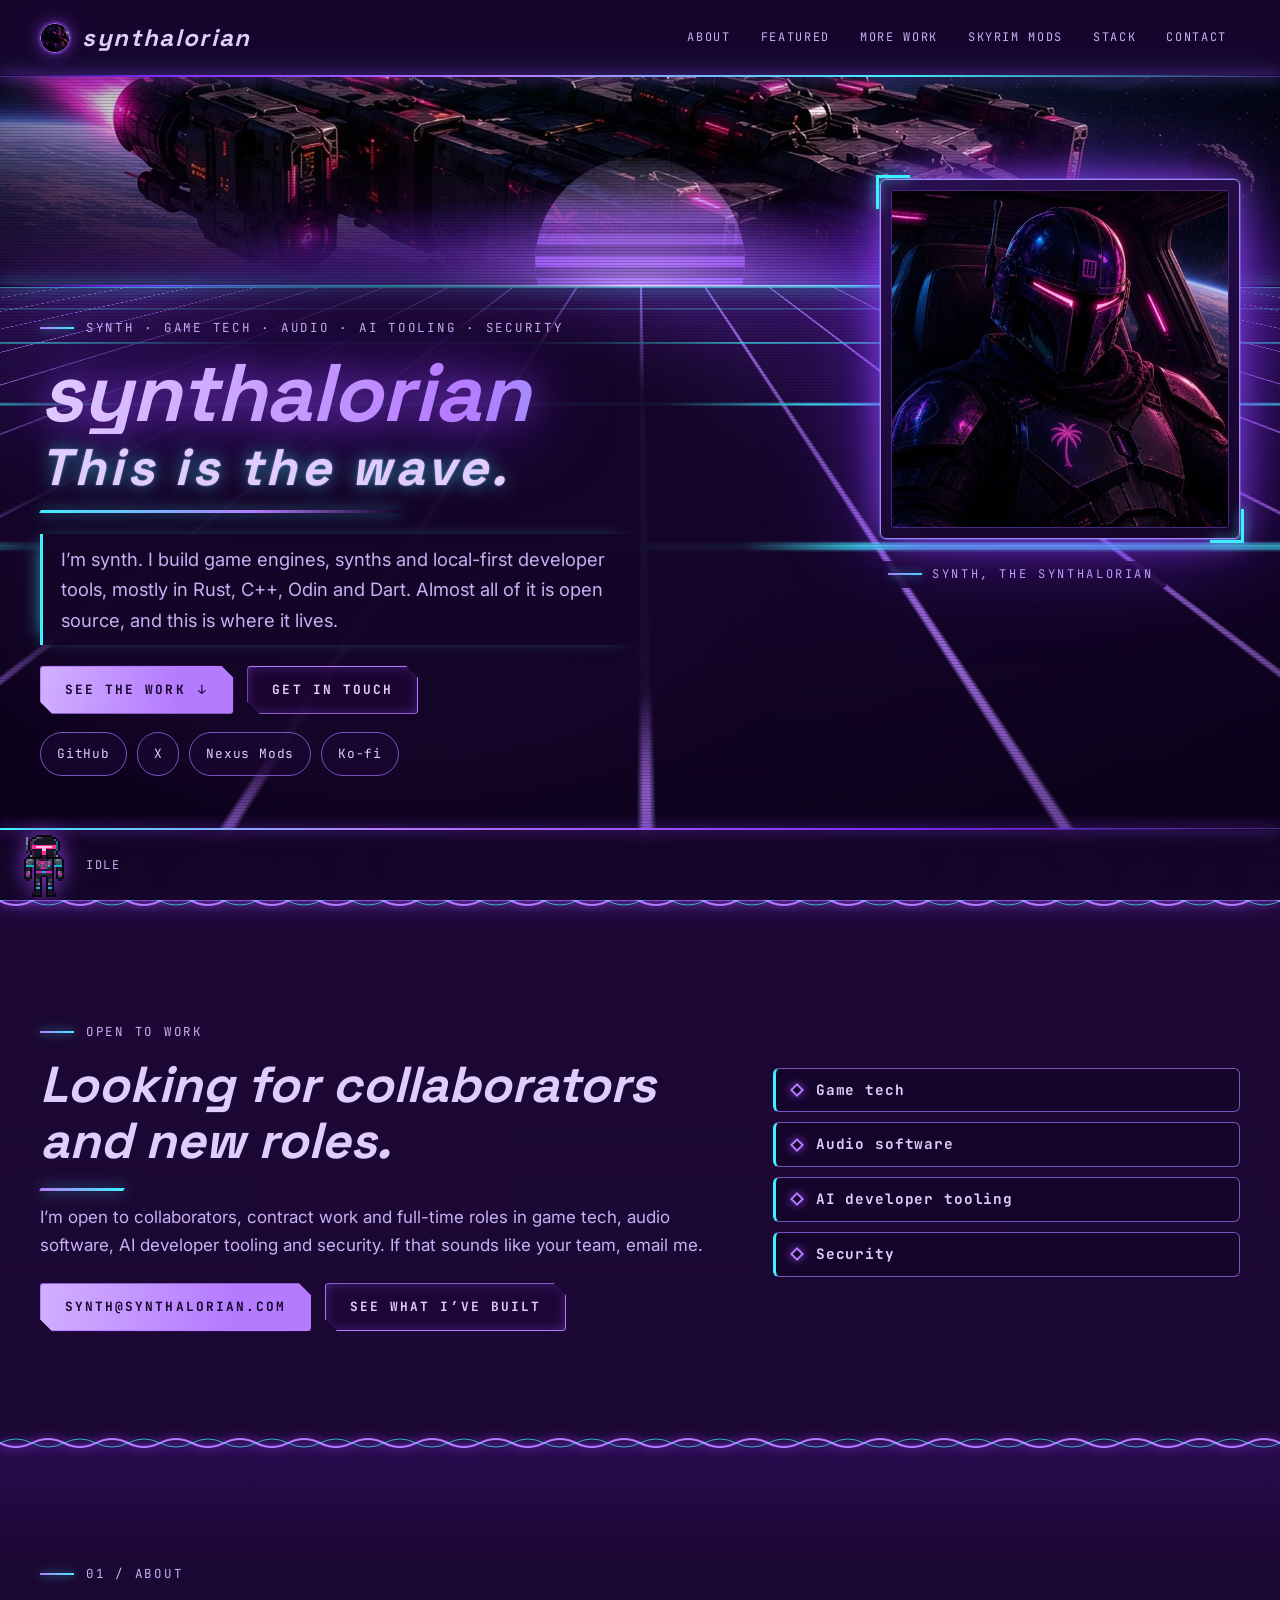
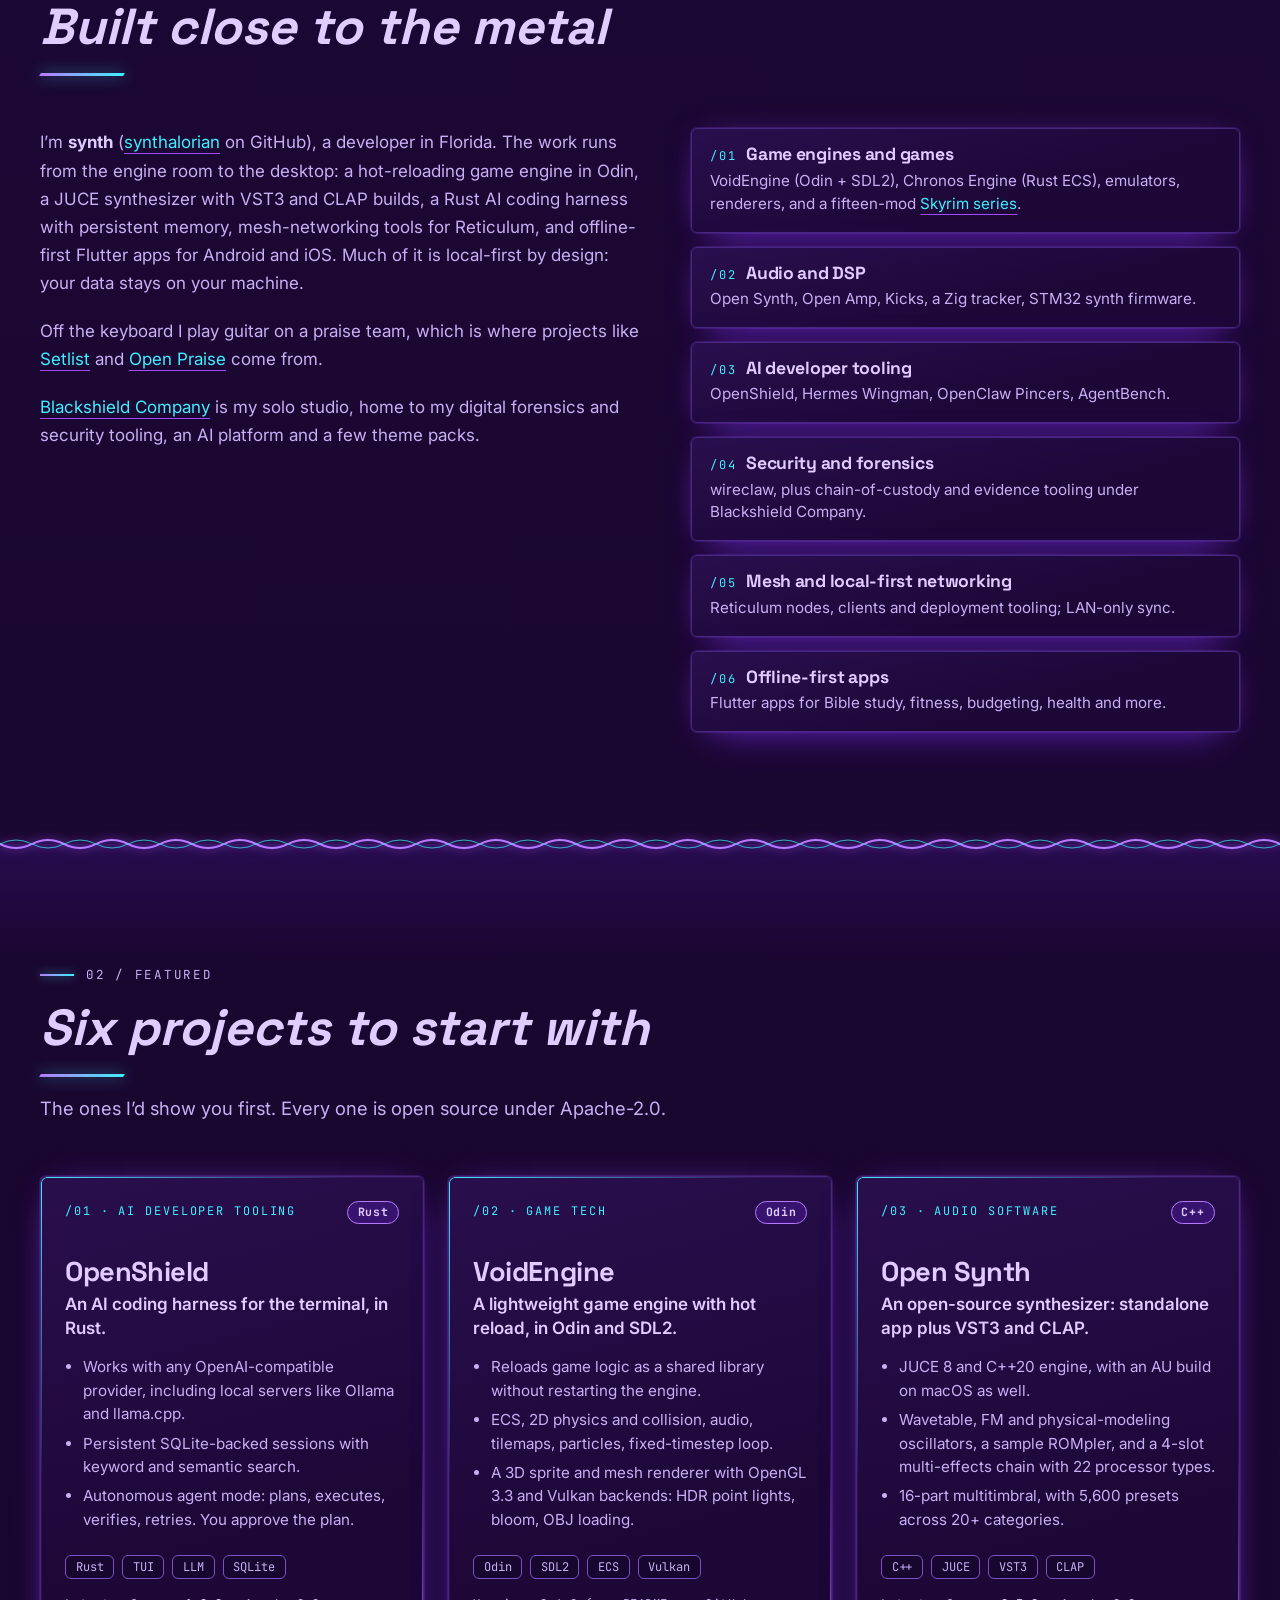
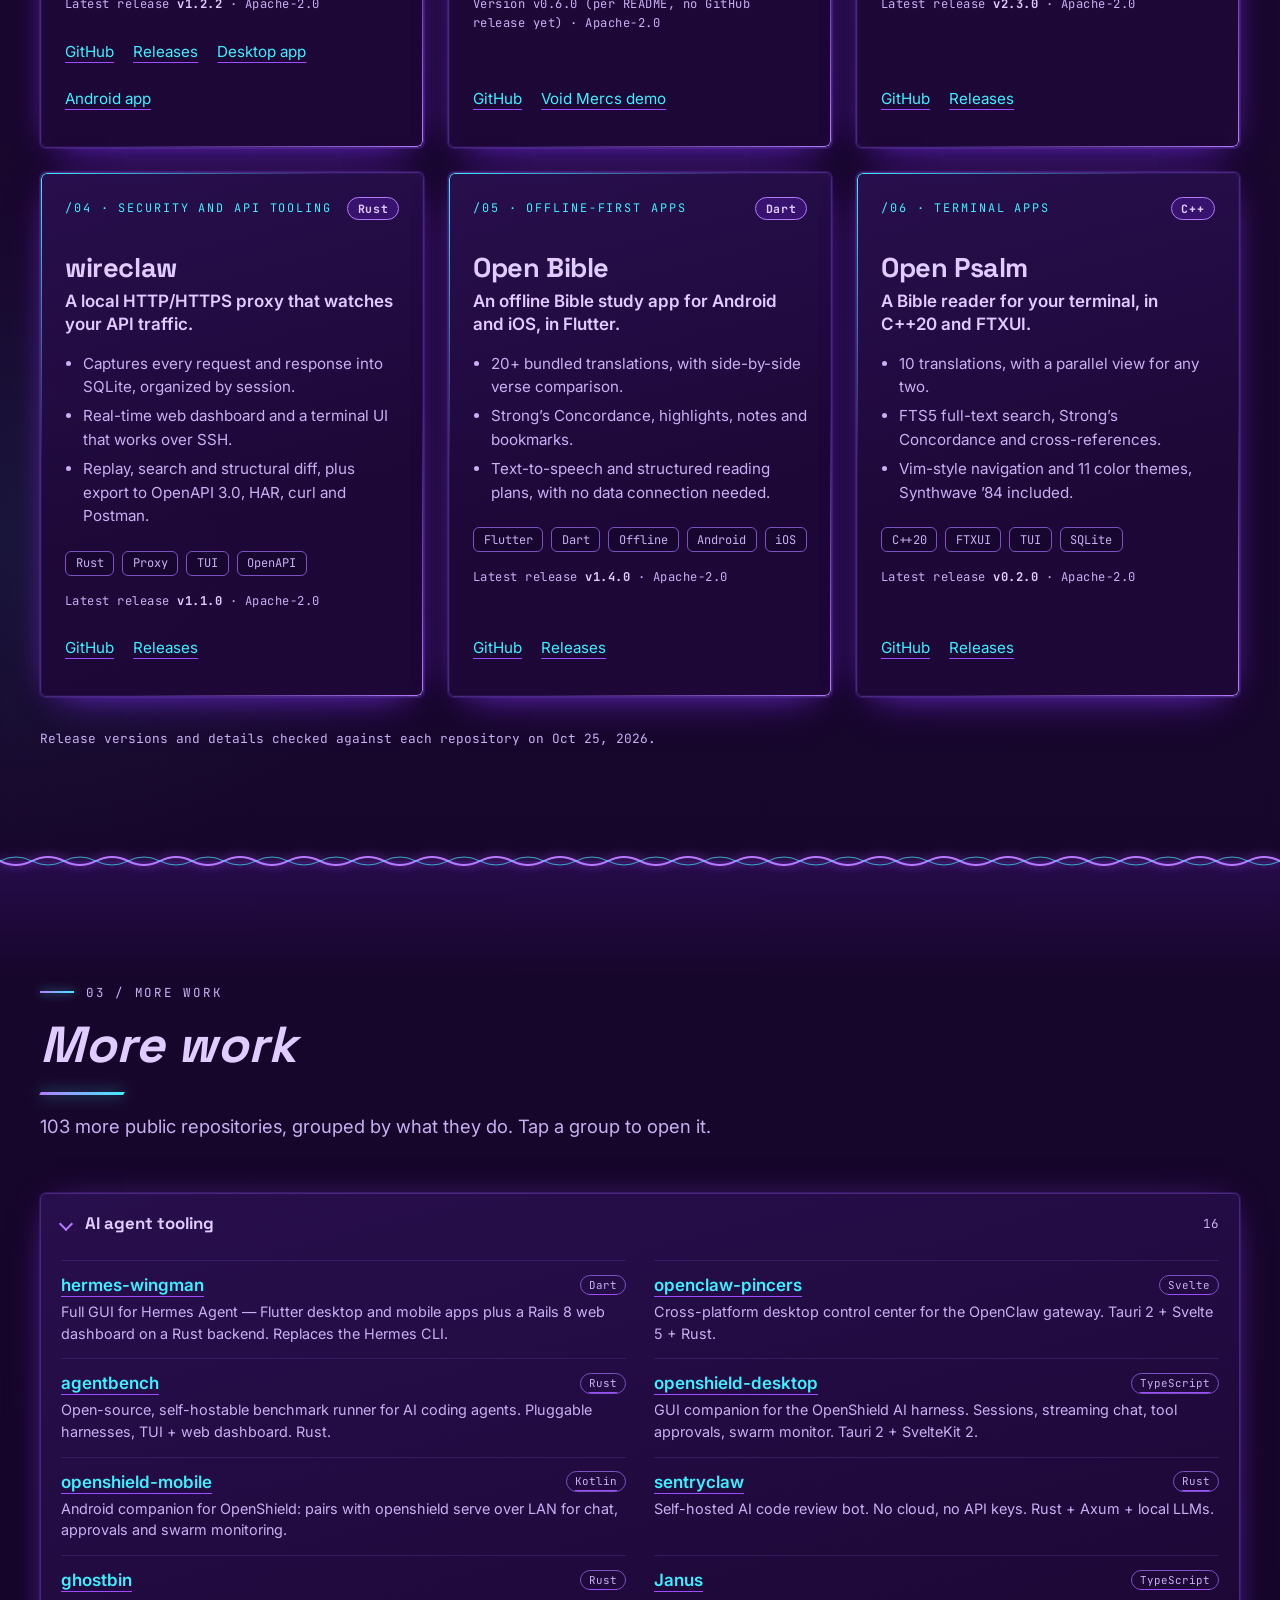
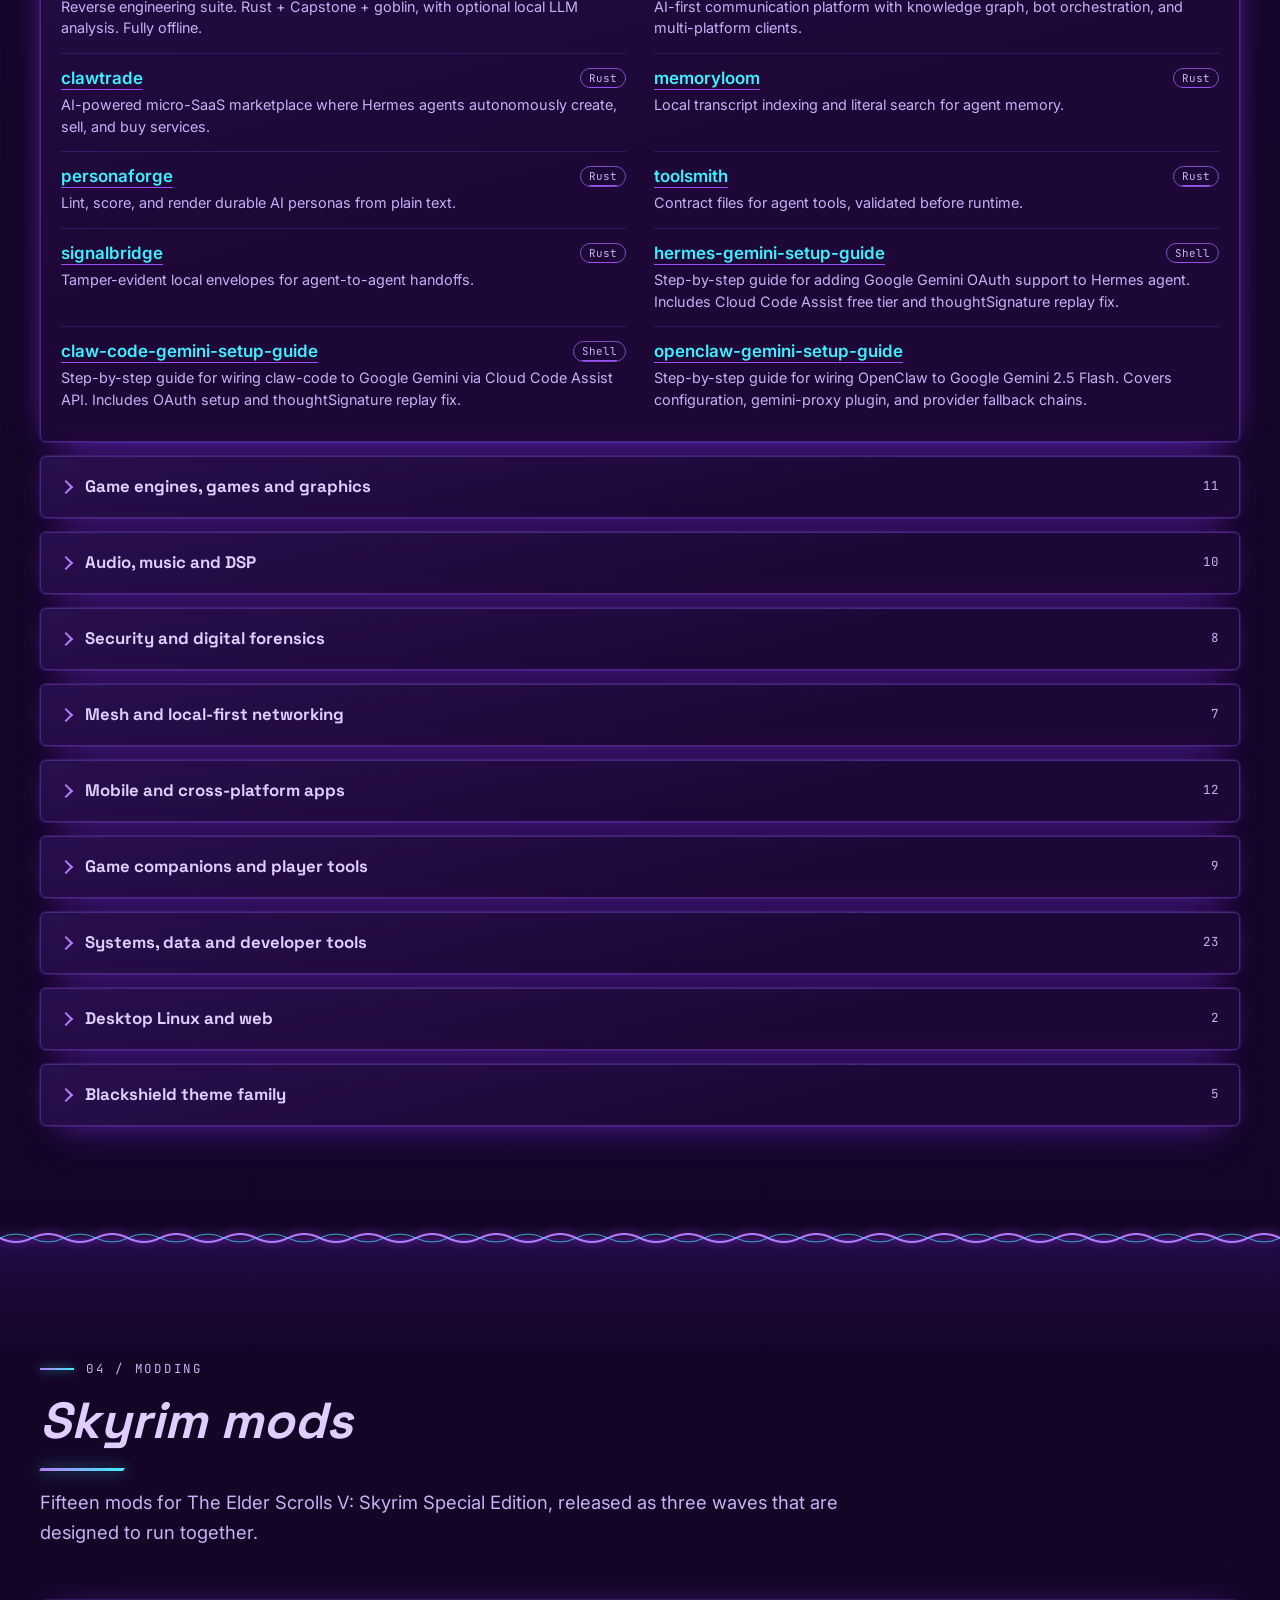
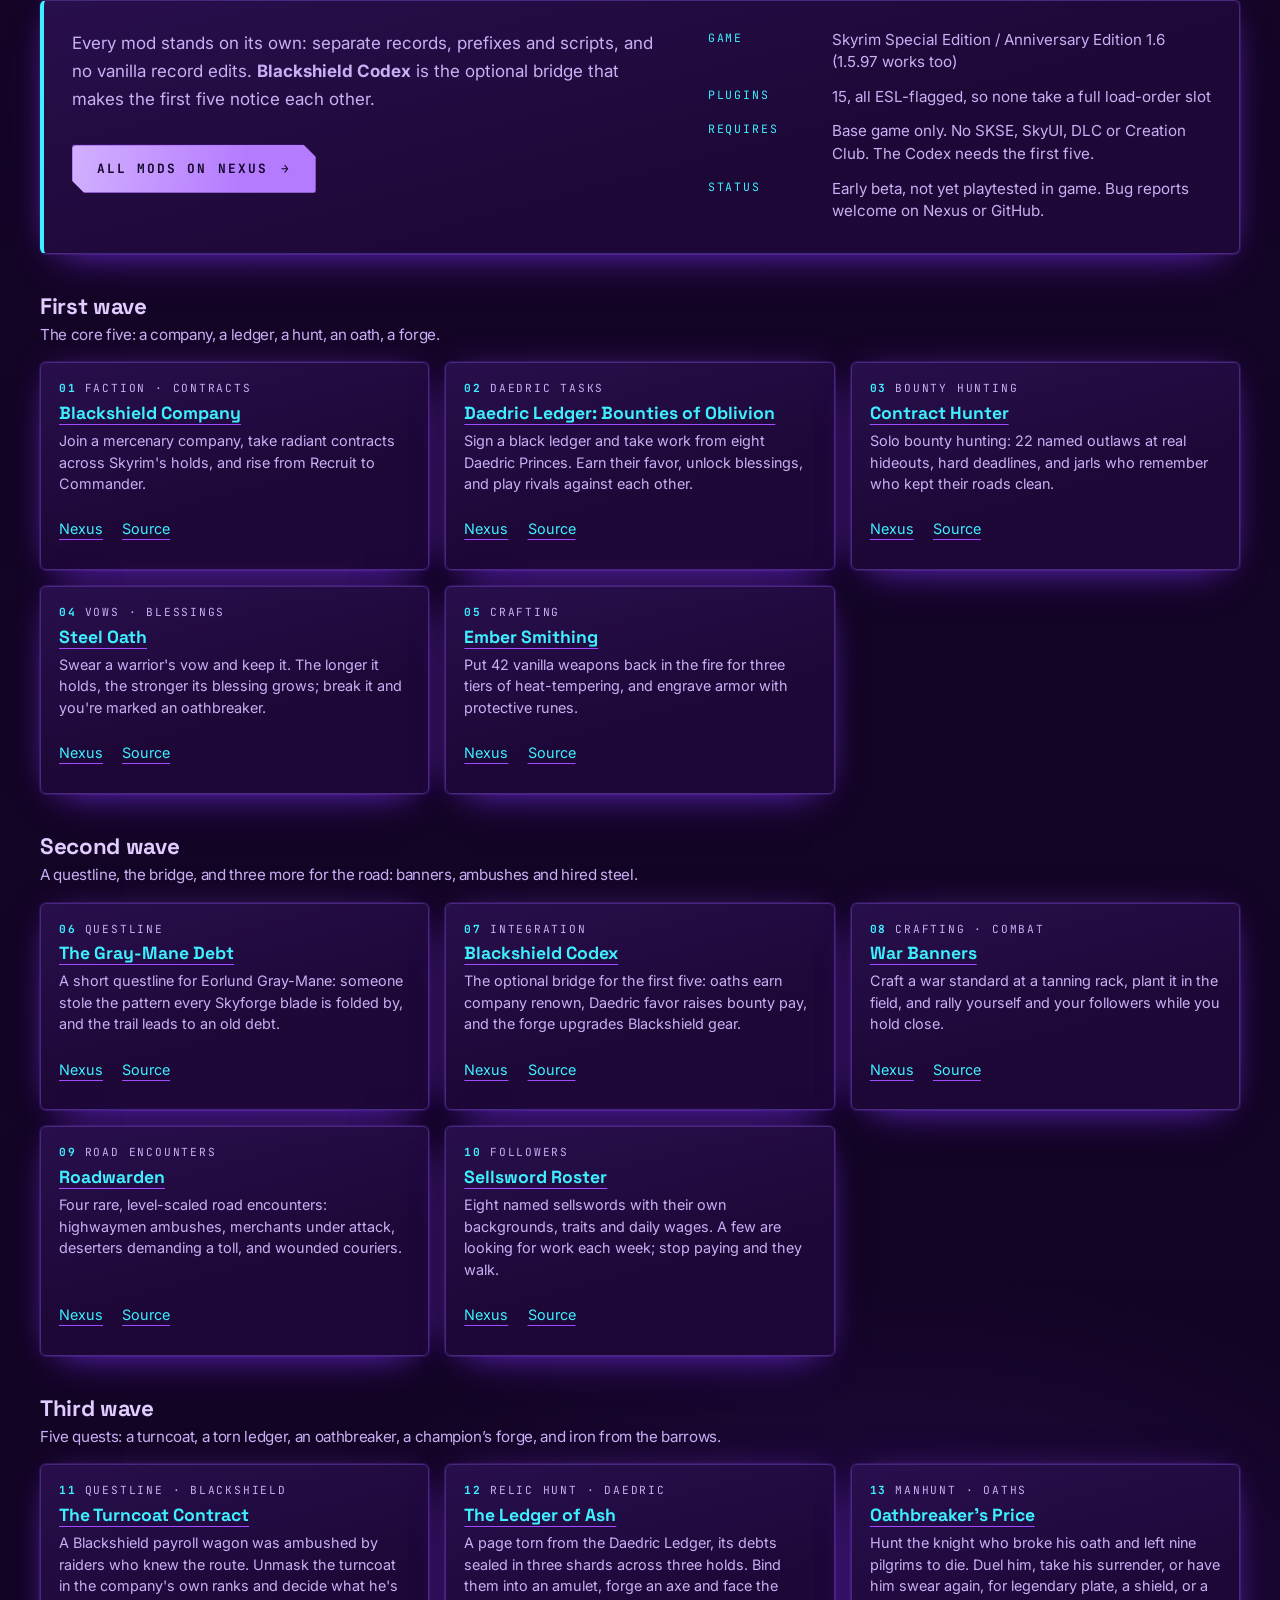
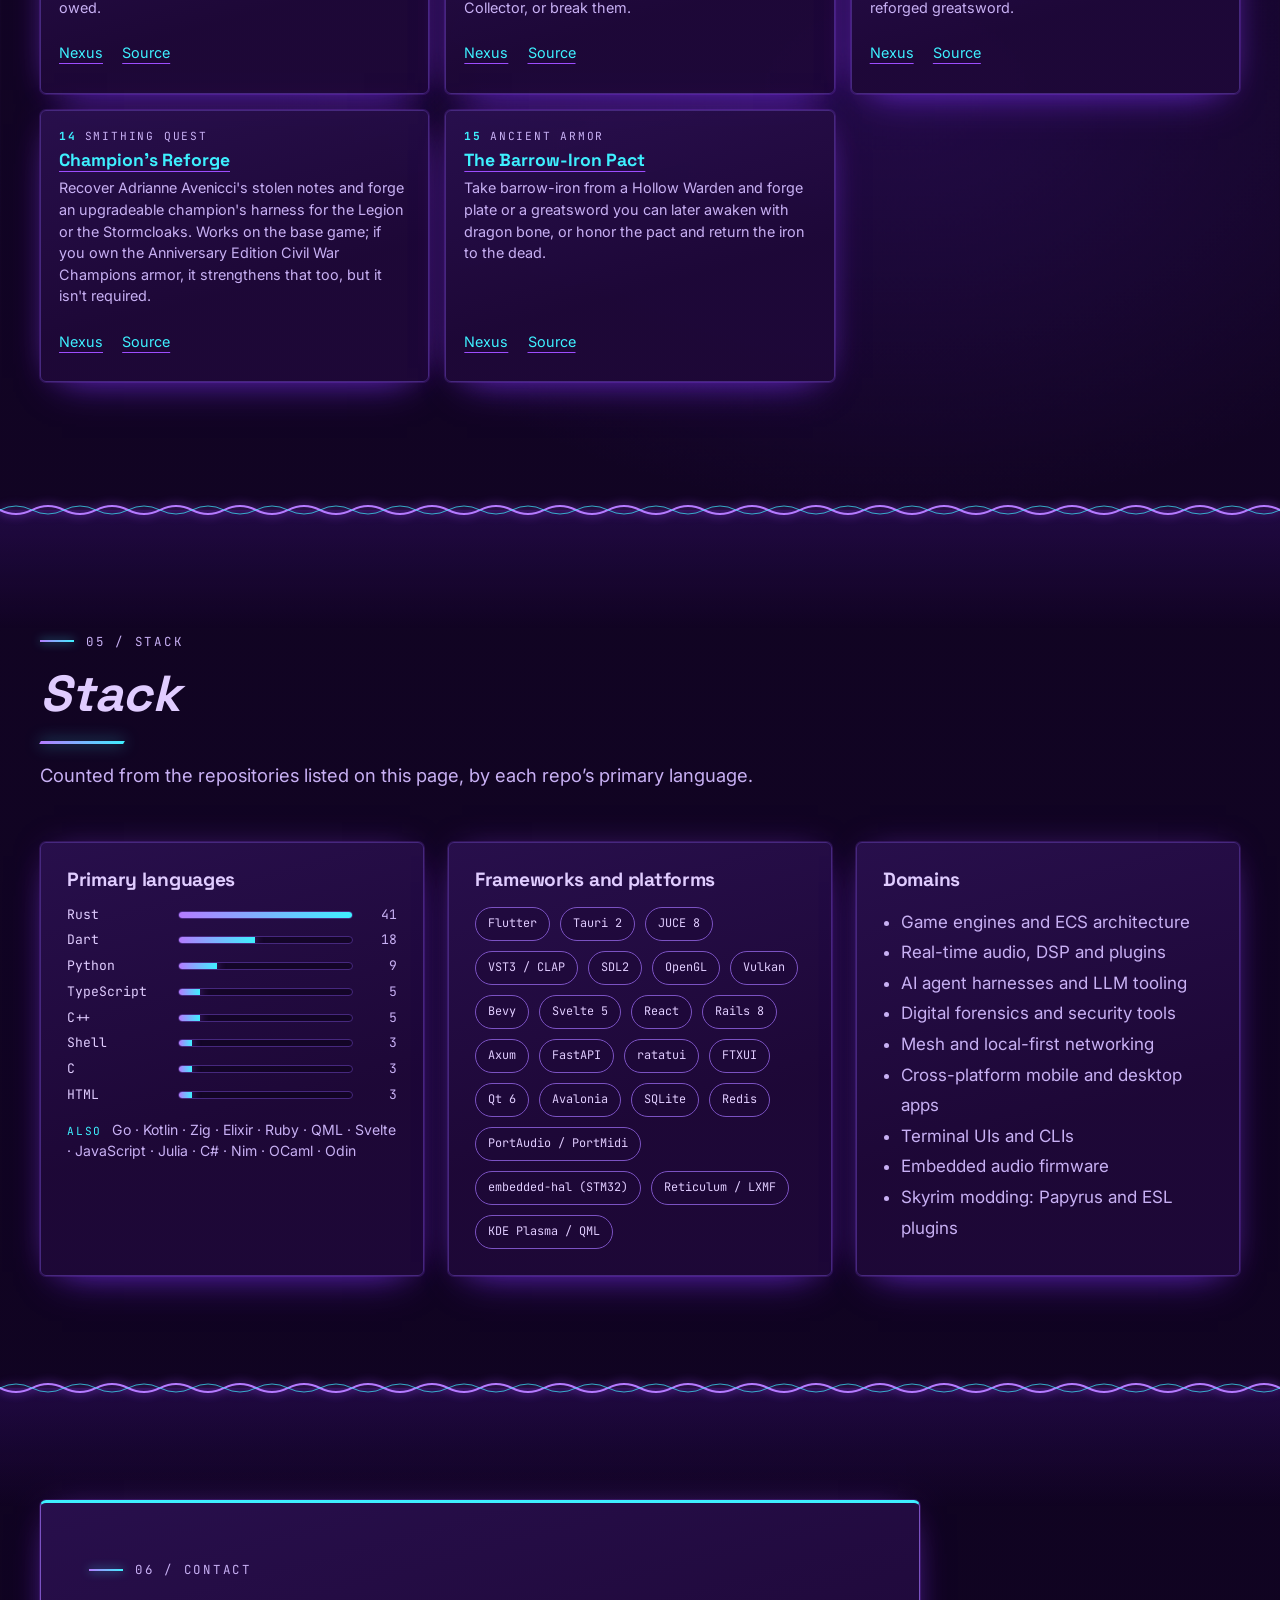
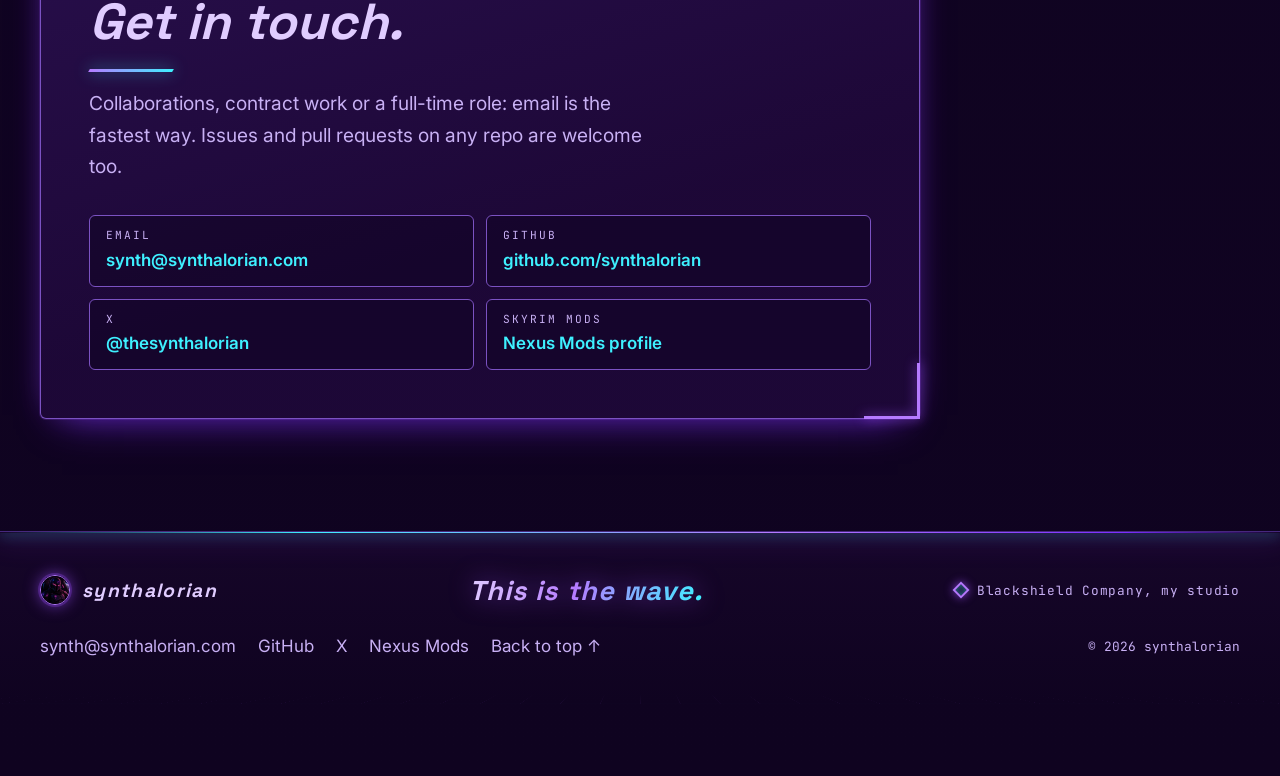
==== commit f3d78108: "Fix reveal, sun and dock animations; grid flows toward viewer" ====
--- a/index.html
+++ b/index.html
@@ -1,5 +1,5 @@
 <!doctype html>
-<html lang="en"><head><meta charset="utf-8"><meta name="viewport" content="width=device-width, initial-scale=1, viewport-fit=cover"><title>synthalorian: game tech, audio, AI developer tooling and security</title><meta name="description" content="Portfolio of synth (synthalorian): game engines, synths and local-first developer tools in Rust, C++, Odin and Dart. Open to collaborators, contract work and full-time roles."><link rel="canonical" href="https://synthalorian.pages.dev/"><meta name="theme-color" content="#1e0838"><meta name="color-scheme" content="dark"><meta property="og:type" content="website"><meta property="og:url" content="https://synthalorian.pages.dev/"><meta property="og:title" content="synthalorian: game tech, audio, AI developer tooling and security"><meta property="og:description" content="Portfolio of synth (synthalorian): game engines, synths and local-first developer tools in Rust, C++, Odin and Dart. Open to collaborators, contract work and full-time roles."><meta property="og:image" content="https://synthalorian.pages.dev/assets/img/og-synthalorian.jpg"><meta property="og:image:width" content="1200"><meta property="og:image:height" content="630"><meta property="og:image:alt" content="A dark angular warship over a violet planet above a neon grid, with the title synthalorian and the line This is the wave."><meta property="og:site_name" content="synthalorian"><meta name="twitter:card" content="summary_large_image"><meta name="twitter:title" content="synthalorian: game tech, audio, AI developer tooling and security"><meta name="twitter:description" content="Portfolio of synth (synthalorian): game engines, synths and local-first developer tools in Rust, C++, Odin and Dart. Open to collaborators, contract work and full-time roles."><meta name="twitter:image" content="https://synthalorian.pages.dev/assets/img/og-synthalorian.jpg"><meta name="twitter:image:alt" content="A dark angular warship over a violet planet above a neon grid, with the title synthalorian and the line This is the wave."><meta name="twitter:site" content="@thesynthalorian"><link rel="icon" href="/favicon.ico" sizes="16x16 32x32 48x48"><link rel="icon" type="image/png" sizes="32x32" href="/favicon-32.png"><link rel="apple-touch-icon" href="/apple-touch-icon.png"><link rel="preload" href="/assets/fonts/space-grotesk-var.woff2" as="font" type="font/woff2" crossorigin><link rel="stylesheet" href="/assets/css/site.css?v=53f13c9a12"><link rel="stylesheet" href="/assets/css/motion.css?v=f31a75ca7c"><script type="application/ld+json">{"@context": "https://schema.org", "@type": "Person", "name": "synth", "alternateName": "the synthalorian", "url": "https://synthalorian.pages.dev/", "sameAs": ["https://x.com/thesynthalorian", "https://github.com/synthalorian"]}</script></head><body class="theme-home has-sprite sprite-synth"><a class="skip" href="#main">Skip to content</a><header class="header"><div class="wrap header-inner"><a class="wordmark" href="/" aria-label="synthalorian, home"><img class="frame-mark" src="/assets/img/mark-helm-56.png" width="28" height="28" alt="" aria-hidden="true">synthalorian</a><nav aria-label="Main navigation"><a href="#about">About</a><a href="#featured">Featured</a><a href="#more">More work</a><a href="#mods">Skyrim mods</a><a href="#stack">Stack</a><a href="#contact">Contact</a></nav></div></header><main id="main"><section id="top" class="hero" aria-labelledby="hero-title"><div class="hero-scene"><div class="stars" aria-hidden="true"></div><div class="sun" aria-hidden="true"></div><div class="hero-banner"><picture><source type="image/webp" srcset="/assets/img/hero-warship-960.webp 960w, /assets/img/hero-warship-1920.webp 1920w" sizes="100vw"><img class="hero-banner-img" src="/assets/img/hero-warship-1920.webp" width="1920" height="640" alt="A dark angular warship over a violet planet, a neon palm-tree emblem on its hull" fetchpriority="high" decoding="async"></picture></div><div class="horizon" aria-hidden="true"></div><div class="floor" aria-hidden="true"><div class="floor-plane"><div class="floor-grid"></div></div></div><div class="crt" aria-hidden="true"></div></div><div class="wrap hero-inner"><div class="hero-copy"><p class="eyebrow">synth · game tech · audio · AI tooling · security</p><h1 id="hero-title">synthalorian</h1><p class="slogan">This is the wave.</p><p class="lead">I’m synth. I build game engines, synths and local-first developer tools, mostly in Rust, C++, Odin and Dart. Almost all of it is open source, and this is where it lives.</p><div class="actions"><a class="button" href="#featured">See the work <span aria-hidden="true">↓</span></a><a class="button secondary" href="#contact">Get in touch</a></div><ul class="chips" aria-label="synth elsewhere"><li><a href="https://github.com/synthalorian" rel="noopener me">GitHub</a></li><li><a href="https://x.com/thesynthalorian" rel="noopener me">X</a></li><li><a href="https://www.nexusmods.com/profile/synthalorian" rel="noopener me">Nexus Mods</a></li><li><a href="https://ko-fi.com/synthalorian" rel="noopener me">Ko-fi</a></li></ul></div><figure class="portrait"><div class="portrait-frame"><picture><source type="image/webp" srcset="/assets/img/portrait-256.webp 256w, /assets/img/portrait-512.webp 512w" sizes="(max-width: 600px) 260px, (max-width: 820px) 316px, 396px"><img class="portrait-img" src="/assets/img/portrait-512.png" width="512" height="512" alt="synth’s portrait: a dark armoured helm with glowing visor slits in a cockpit, a palm-tree emblem on the chest plate" fetchpriority="high" decoding="async"></picture></div><figcaption>synth, the synthalorian</figcaption></figure></div></section><div class="strip" aria-hidden="true"><div class="strip-track"><ul><li>Game tech</li><li>Audio and DSP</li><li>AI developer tooling</li><li>Security and forensics</li><li>Local-first apps</li></ul><ul><li>Game tech</li><li>Audio and DSP</li><li>AI developer tooling</li><li>Security and forensics</li><li>Local-first apps</li></ul></div></div>
+<html lang="en"><head><meta charset="utf-8"><meta name="viewport" content="width=device-width, initial-scale=1, viewport-fit=cover"><title>synthalorian: game tech, audio, AI developer tooling and security</title><meta name="description" content="Portfolio of synth (synthalorian): game engines, synths and local-first developer tools in Rust, C++, Odin and Dart. Open to collaborators, contract work and full-time roles."><link rel="canonical" href="https://synthalorian.pages.dev/"><meta name="theme-color" content="#1e0838"><meta name="color-scheme" content="dark"><meta property="og:type" content="website"><meta property="og:url" content="https://synthalorian.pages.dev/"><meta property="og:title" content="synthalorian: game tech, audio, AI developer tooling and security"><meta property="og:description" content="Portfolio of synth (synthalorian): game engines, synths and local-first developer tools in Rust, C++, Odin and Dart. Open to collaborators, contract work and full-time roles."><meta property="og:image" content="https://synthalorian.pages.dev/assets/img/og-synthalorian.jpg"><meta property="og:image:width" content="1200"><meta property="og:image:height" content="630"><meta property="og:image:alt" content="A dark angular warship over a violet planet above a neon grid, with the title synthalorian and the line This is the wave."><meta property="og:site_name" content="synthalorian"><meta name="twitter:card" content="summary_large_image"><meta name="twitter:title" content="synthalorian: game tech, audio, AI developer tooling and security"><meta name="twitter:description" content="Portfolio of synth (synthalorian): game engines, synths and local-first developer tools in Rust, C++, Odin and Dart. Open to collaborators, contract work and full-time roles."><meta name="twitter:image" content="https://synthalorian.pages.dev/assets/img/og-synthalorian.jpg"><meta name="twitter:image:alt" content="A dark angular warship over a violet planet above a neon grid, with the title synthalorian and the line This is the wave."><meta name="twitter:site" content="@thesynthalorian"><link rel="icon" href="/favicon.ico" sizes="16x16 32x32 48x48"><link rel="icon" type="image/png" sizes="32x32" href="/favicon-32.png"><link rel="apple-touch-icon" href="/apple-touch-icon.png"><link rel="preload" href="/assets/fonts/space-grotesk-var.woff2" as="font" type="font/woff2" crossorigin><link rel="stylesheet" href="/assets/css/site.css?v=c107ae9768"><link rel="stylesheet" href="/assets/css/motion.css?v=eb0acc45b8"><script type="application/ld+json">{"@context": "https://schema.org", "@type": "Person", "name": "synth", "alternateName": "the synthalorian", "url": "https://synthalorian.pages.dev/", "sameAs": ["https://x.com/thesynthalorian", "https://github.com/synthalorian"]}</script></head><body class="theme-home has-sprite sprite-synth"><a class="skip" href="#main">Skip to content</a><header class="header"><div class="wrap header-inner"><a class="wordmark" href="/" aria-label="synthalorian, home"><img class="frame-mark" src="/assets/img/mark-helm-56.png" width="28" height="28" alt="" aria-hidden="true">synthalorian</a><nav aria-label="Main navigation"><a href="#about">About</a><a href="#featured">Featured</a><a href="#more">More work</a><a href="#mods">Skyrim mods</a><a href="#stack">Stack</a><a href="#contact">Contact</a></nav></div></header><main id="main"><section id="top" class="hero" aria-labelledby="hero-title"><div class="hero-scene"><div class="stars" aria-hidden="true"></div><div class="sun" aria-hidden="true"></div><div class="hero-banner"><picture><source type="image/webp" srcset="/assets/img/hero-warship-960.webp 960w, /assets/img/hero-warship-1920.webp 1920w" sizes="100vw"><img class="hero-banner-img" src="/assets/img/hero-warship-1920.webp" width="1920" height="640" alt="A dark angular warship over a violet planet, a neon palm-tree emblem on its hull" fetchpriority="high" decoding="async"></picture></div><div class="horizon" aria-hidden="true"></div><div class="floor" aria-hidden="true"><div class="floor-plane"><div class="floor-grid"></div></div></div><div class="crt" aria-hidden="true"></div></div><div class="wrap hero-inner"><div class="hero-copy"><p class="eyebrow">synth · game tech · audio · AI tooling · security</p><h1 id="hero-title">synthalorian</h1><p class="slogan">This is the wave.</p><p class="lead">I’m synth. I build game engines, synths and local-first developer tools, mostly in Rust, C++, Odin and Dart. Almost all of it is open source, and this is where it lives.</p><div class="actions"><a class="button" href="#featured">See the work <span aria-hidden="true">↓</span></a><a class="button secondary" href="#contact">Get in touch</a></div><ul class="chips" aria-label="synth elsewhere"><li><a href="https://github.com/synthalorian" rel="noopener me">GitHub</a></li><li><a href="https://x.com/thesynthalorian" rel="noopener me">X</a></li><li><a href="https://www.nexusmods.com/profile/synthalorian" rel="noopener me">Nexus Mods</a></li><li><a href="https://ko-fi.com/synthalorian" rel="noopener me">Ko-fi</a></li></ul></div><figure class="portrait"><div class="portrait-frame"><picture><source type="image/webp" srcset="/assets/img/portrait-256.webp 256w, /assets/img/portrait-512.webp 512w" sizes="(max-width: 600px) 260px, (max-width: 820px) 316px, 396px"><img class="portrait-img" src="/assets/img/portrait-512.png" width="512" height="512" alt="synth’s portrait: a dark armoured helm with glowing visor slits in a cockpit, a palm-tree emblem on the chest plate" fetchpriority="high" decoding="async"></picture></div><figcaption>synth, the synthalorian</figcaption></figure></div></section><div class="strip" aria-hidden="true"><div class="strip-track"><ul><li>Game tech</li><li>Audio and DSP</li><li>AI developer tooling</li><li>Security and forensics</li><li>Local-first apps</li></ul><ul><li>Game tech</li><li>Audio and DSP</li><li>AI developer tooling</li><li>Security and forensics</li><li>Local-first apps</li></ul></div></div>
 <section class="section" id="open-to-work" aria-labelledby="avail-title"><div class="wrap"><div class="avail">
 <div><p class="eyebrow">open to work</p><h2 id="avail-title">Looking for collaborators and new roles.</h2><p>I’m open to collaborators, contract work and full-time roles in game tech, audio software, AI developer tooling and security. If that sounds like your team, email me.</p>
 <div class="actions"><a class="button" href="mailto:synth@synthalorian.com">synth@synthalorian.com</a><a class="button secondary" href="#featured">See what I’ve built</a></div></div>
@@ -23,4 +23,4 @@
 <div class="panel"><h3>Domains</h3><ul class="domain-list"><li>Game engines and ECS architecture</li><li>Real-time audio, DSP and plugins</li><li>AI agent harnesses and LLM tooling</li><li>Digital forensics and security tools</li><li>Mesh and local-first networking</li><li>Cross-platform mobile and desktop apps</li><li>Terminal UIs and CLIs</li><li>Embedded audio firmware</li><li>Skyrim modding: Papyrus and ESL plugins</li></ul></div></div></div></section>
 <section class="section contact" id="contact" aria-labelledby="contact-title"><div class="wrap"><div class="contact-panel"><p class="eyebrow">06 / contact</p><h2 id="contact-title">Get in touch.</h2>
 <p class="contract">Collaborations, contract work or a full-time role: email is the fastest way. Issues and pull requests on any repo are welcome too.</p>
-<ul class="contact-links"><li><a href="mailto:synth@synthalorian.com"><span class="cl-label">Email</span><span class="cl-value">synth@synthalorian.com</span></a></li><li><a href="https://github.com/synthalorian" rel="noopener me"><span class="cl-label">GitHub</span><span class="cl-value">github.com/synthalorian</span></a></li><li><a href="https://x.com/thesynthalorian" rel="noopener me"><span class="cl-label">X</span><span class="cl-value">@thesynthalorian</span></a></li><li><a href="https://www.nexusmods.com/profile/synthalorian" rel="noopener"><span class="cl-label">Skyrim mods</span><span class="cl-value">Nexus Mods profile</span></a></li></ul></div></div></section></main><footer class="footer"><div class="footer-floor" aria-hidden="true"></div><div class="wrap footer-inner"><p class="footer-brand"><img class="frame-mark" src="/assets/img/mark-helm-56.png" width="28" height="28" alt="" aria-hidden="true" loading="lazy">synthalorian</p><p class="footer-slogan">This is the wave.</p><p class="footer-company"><a href="https://github.com/Blackshield-Company" rel="noopener"><span class="diamond" aria-hidden="true"></span>Blackshield Company, my studio</a></p><ul class="footer-links" aria-label="Elsewhere"><li><a href="mailto:synth@synthalorian.com">synth@synthalorian.com</a></li><li><a href="https://github.com/synthalorian" rel="noopener">GitHub</a></li><li><a href="https://x.com/thesynthalorian" rel="noopener">X</a></li><li><a href="https://www.nexusmods.com/profile/synthalorian" rel="noopener">Nexus Mods</a></li><li><a href="#top">Back to top ↑</a></li></ul><p class="footer-copy">© 2026 synthalorian</p></div></footer><div class="sprite-dock"><button type="button" class="sprite-btn corner-sprite synth" aria-label="Play next animation, current: Idle" data-states="[{&quot;name&quot;: &quot;idle&quot;, &quot;src&quot;: &quot;/assets/img/sprites/synth/idle.png&quot;, &quot;frames&quot;: 4, &quot;frame_ms&quot;: 320}, {&quot;name&quot;: &quot;thinking&quot;, &quot;src&quot;: &quot;/assets/img/sprites/synth/thinking.png&quot;, &quot;frames&quot;: 6, &quot;frame_ms&quot;: 200}, {&quot;name&quot;: &quot;working&quot;, &quot;src&quot;: &quot;/assets/img/sprites/synth/working.png&quot;, &quot;frames&quot;: 6, &quot;frame_ms&quot;: 170}, {&quot;name&quot;: &quot;success&quot;, &quot;src&quot;: &quot;/assets/img/sprites/synth/success.png&quot;, &quot;frames&quot;: 6, &quot;frame_ms&quot;: 200}, {&quot;name&quot;: &quot;error&quot;, &quot;src&quot;: &quot;/assets/img/sprites/synth/error.png&quot;, &quot;frames&quot;: 6, &quot;frame_ms&quot;: 130}, {&quot;name&quot;: &quot;shoot&quot;, &quot;src&quot;: &quot;/assets/img/sprites/synth/shoot.png&quot;, &quot;frames&quot;: 8, &quot;frame_ms&quot;: 90}, {&quot;name&quot;: &quot;jetpack_hover&quot;, &quot;src&quot;: &quot;/assets/img/sprites/synth/jetpack_hover.png&quot;, &quot;frames&quot;: 8, &quot;frame_ms&quot;: 100}, {&quot;name&quot;: &quot;blaster_twirl&quot;, &quot;src&quot;: &quot;/assets/img/sprites/synth/blaster_twirl.png&quot;, &quot;frames&quot;: 8, &quot;frame_ms&quot;: 100}, {&quot;name&quot;: &quot;visor_glow&quot;, &quot;src&quot;: &quot;/assets/img/sprites/synth/visor_glow.png&quot;, &quot;frames&quot;: 8, &quot;frame_ms&quot;: 100}, {&quot;name&quot;: &quot;wave&quot;, &quot;src&quot;: &quot;/assets/img/sprites/synth/wave.png&quot;, &quot;frames&quot;: 8, &quot;frame_ms&quot;: 100}]"><span class="sprite-viewport"><img src="/assets/img/sprites/synth/idle.png" alt="" width="256" height="64" loading="lazy"></span><span class="sprite-label" aria-live="polite">Idle</span></button></div><script src="/assets/js/sprites.js?v=2665f83928" defer></script><script src="/assets/js/reveal.js?v=57daf91471" defer></script></body></html>+<ul class="contact-links"><li><a href="mailto:synth@synthalorian.com"><span class="cl-label">Email</span><span class="cl-value">synth@synthalorian.com</span></a></li><li><a href="https://github.com/synthalorian" rel="noopener me"><span class="cl-label">GitHub</span><span class="cl-value">github.com/synthalorian</span></a></li><li><a href="https://x.com/thesynthalorian" rel="noopener me"><span class="cl-label">X</span><span class="cl-value">@thesynthalorian</span></a></li><li><a href="https://www.nexusmods.com/profile/synthalorian" rel="noopener"><span class="cl-label">Skyrim mods</span><span class="cl-value">Nexus Mods profile</span></a></li></ul></div></div></section></main><footer class="footer"><div class="footer-floor" aria-hidden="true"></div><div class="wrap footer-inner"><p class="footer-brand"><img class="frame-mark" src="/assets/img/mark-helm-56.png" width="28" height="28" alt="" aria-hidden="true" loading="lazy">synthalorian</p><p class="footer-slogan">This is the wave.</p><p class="footer-company"><a href="https://github.com/Blackshield-Company" rel="noopener"><span class="diamond" aria-hidden="true"></span>Blackshield Company, my studio</a></p><ul class="footer-links" aria-label="Elsewhere"><li><a href="mailto:synth@synthalorian.com">synth@synthalorian.com</a></li><li><a href="https://github.com/synthalorian" rel="noopener">GitHub</a></li><li><a href="https://x.com/thesynthalorian" rel="noopener">X</a></li><li><a href="https://www.nexusmods.com/profile/synthalorian" rel="noopener">Nexus Mods</a></li><li><a href="#top">Back to top ↑</a></li></ul><p class="footer-copy">© 2026 synthalorian</p></div></footer><div class="sprite-dock"><button type="button" class="sprite-btn corner-sprite synth" aria-label="Play next animation, current: Idle" data-states="[{&quot;name&quot;: &quot;idle&quot;, &quot;src&quot;: &quot;/assets/img/sprites/synth/idle.png&quot;, &quot;frames&quot;: 4, &quot;frame_ms&quot;: 320}, {&quot;name&quot;: &quot;thinking&quot;, &quot;src&quot;: &quot;/assets/img/sprites/synth/thinking.png&quot;, &quot;frames&quot;: 6, &quot;frame_ms&quot;: 200}, {&quot;name&quot;: &quot;working&quot;, &quot;src&quot;: &quot;/assets/img/sprites/synth/working.png&quot;, &quot;frames&quot;: 6, &quot;frame_ms&quot;: 170}, {&quot;name&quot;: &quot;success&quot;, &quot;src&quot;: &quot;/assets/img/sprites/synth/success.png&quot;, &quot;frames&quot;: 6, &quot;frame_ms&quot;: 200}, {&quot;name&quot;: &quot;error&quot;, &quot;src&quot;: &quot;/assets/img/sprites/synth/error.png&quot;, &quot;frames&quot;: 6, &quot;frame_ms&quot;: 130}, {&quot;name&quot;: &quot;shoot&quot;, &quot;src&quot;: &quot;/assets/img/sprites/synth/shoot.png&quot;, &quot;frames&quot;: 8, &quot;frame_ms&quot;: 90}, {&quot;name&quot;: &quot;jetpack_hover&quot;, &quot;src&quot;: &quot;/assets/img/sprites/synth/jetpack_hover.png&quot;, &quot;frames&quot;: 8, &quot;frame_ms&quot;: 100}, {&quot;name&quot;: &quot;blaster_twirl&quot;, &quot;src&quot;: &quot;/assets/img/sprites/synth/blaster_twirl.png&quot;, &quot;frames&quot;: 8, &quot;frame_ms&quot;: 100}, {&quot;name&quot;: &quot;visor_glow&quot;, &quot;src&quot;: &quot;/assets/img/sprites/synth/visor_glow.png&quot;, &quot;frames&quot;: 8, &quot;frame_ms&quot;: 100}, {&quot;name&quot;: &quot;wave&quot;, &quot;src&quot;: &quot;/assets/img/sprites/synth/wave.png&quot;, &quot;frames&quot;: 8, &quot;frame_ms&quot;: 100}]"><span class="sprite-viewport"><img src="/assets/img/sprites/synth/idle.png" alt="" width="256" height="64" loading="lazy"></span><span class="sprite-label" aria-live="polite">Idle</span></button></div><script src="/assets/js/sprites.js?v=2665f83928" defer></script><script src="/assets/js/reveal.js?v=78a3ed7f51" defer></script></body></html>
--- a/assets/css/site.css
+++ b/assets/css/site.css
@@ -497,3 +497,9 @@
   .mods-brief,.panel{padding:22px}
   .lang-bars li{grid-template-columns:5.2rem minmax(0,1fr) 1.8rem}
 }
+
+/* dock: the 1px top border put the 64px sprite on a half pixel; 1px of top padding puts it on a whole pixel */
+.sprite-dock{padding-top:1px}
+
+/* 404 on wide screens: the sun sits to the right of the message card instead of behind it */
+@media (min-width:900px){.hero.lost .sun{left:74%}}
--- a/assets/css/motion.css
+++ b/assets/css/motion.css
@@ -4,12 +4,21 @@
   .rv{opacity:0;transform:translateY(22px);will-change:opacity,transform}
   .rv.rv-in{opacity:1;transform:none;transition:opacity .6s ease,transform .65s cubic-bezier(.2,.7,.2,1);transition-delay:calc(var(--rv-i,0)*80ms)}
   .header nav a:hover{box-shadow:0 0 16px -5px #3ef0ff}
-  .cards>.card{transition:transform .25s cubic-bezier(.2,.7,.2,1),box-shadow .25s,border-color .25s}
+  /* :not(.rv): the hover transition must not replace the reveal's opacity+transform transition while a card is still revealing */
+  .cards>.card:not(.rv){transition:transform .25s cubic-bezier(.2,.7,.2,1),box-shadow .25s,border-color .25s}
   .cards>.card:hover{transform:translateY(-5px)}
-  .floor-grid{bottom:-64px;animation:grid-recede 2.6s linear infinite}
-  .footer-floor{animation:footer-recede 3.2s linear infinite}
-  .sun{-webkit-mask-size:100% 100%;mask-size:100% 100%;-webkit-mask-repeat:repeat-y;mask-repeat:repeat-y;
-    animation:sun-pulse 6s ease-in-out infinite alternate,sun-slices 9s linear infinite,sun-breathe 6s ease-in-out infinite alternate}
+  .floor-grid{animation:grid-approach 2.6s linear infinite}
+  .footer-floor{animation:footer-approach 3.2s linear infinite}
+  /* Sun slices: the sun body stays whole; only its lower part is cut by bands that slide down one tile per loop and fade in as they leave the solid top,
+     so the dome is never chopped flat. mask = whole sun minus (sliding bands x fade-in ramp). */
+  .sun{--tile:22px;
+    -webkit-mask-image:linear-gradient(#000,#000),linear-gradient(180deg,#000 0 52%,transparent 52%),linear-gradient(180deg,transparent 0 24%,#000 50%);
+    mask-image:linear-gradient(#000,#000),linear-gradient(180deg,#000 0 52%,transparent 52%),linear-gradient(180deg,transparent 0 24%,#000 50%);
+    -webkit-mask-size:100% 100%,100% var(--tile),100% 100%;mask-size:100% 100%,100% var(--tile),100% 100%;
+    -webkit-mask-repeat:no-repeat,repeat-y,no-repeat;mask-repeat:no-repeat,repeat-y,no-repeat;
+    -webkit-mask-position:0 0,0 0,0 0;mask-position:0 0,0 0,0 0;
+    -webkit-mask-composite:source-out,source-in,source-over;mask-composite:subtract,intersect,add;
+    animation:sun-pulse 6s ease-in-out infinite alternate,sun-slices 3.6s linear infinite,sun-breathe 6s ease-in-out infinite alternate}
   .horizon::before{animation:haze 7s ease-in-out infinite alternate}
   .horizon::after{content:"";position:absolute;left:50%;bottom:0;width:min(46vw,640px);height:clamp(80px,12vw,190px);margin-left:calc(min(46vw,640px)/-2);pointer-events:none;
     background:radial-gradient(ellipse 50% 100% at 50% 100%,rgba(224,204,255,.42),rgba(181,123,255,.18) 45%,transparent 72%);animation:sun-glow 5s ease-in-out infinite alternate}
@@ -20,9 +29,10 @@
   .button{transition:transform .2s,box-shadow .25s,filter .25s}
   .button:hover{filter:brightness(1.12);box-shadow:0 0 22px -4px rgba(181,123,255,.85)}
   .portrait-frame{animation:float 7s ease-in-out infinite alternate,frame-glow 5s ease-in-out infinite alternate}
-  @keyframes grid-recede{to{transform:translateY(-64px)}}
-  @keyframes footer-recede{to{background-position:0 -44px,0 0}}
-  @keyframes sun-slices{to{-webkit-mask-position:0 var(--sun-d);mask-position:0 var(--sun-d)}}
+  /* the grid flows toward the viewer, one 64px cell per loop */
+  @keyframes grid-approach{to{transform:translateY(64px)}}
+  @keyframes footer-approach{to{background-position:0 44px,0 0}}
+  @keyframes sun-slices{to{-webkit-mask-position:0 0,0 var(--tile),0 0;mask-position:0 0,0 var(--tile),0 0}}
   @keyframes sun-breathe{from{transform:scale(1)}to{transform:scale(1.025)}}
   @keyframes haze{from{opacity:.72}to{opacity:1}}
   @keyframes sun-glow{from{opacity:.25}to{opacity:.85}}
